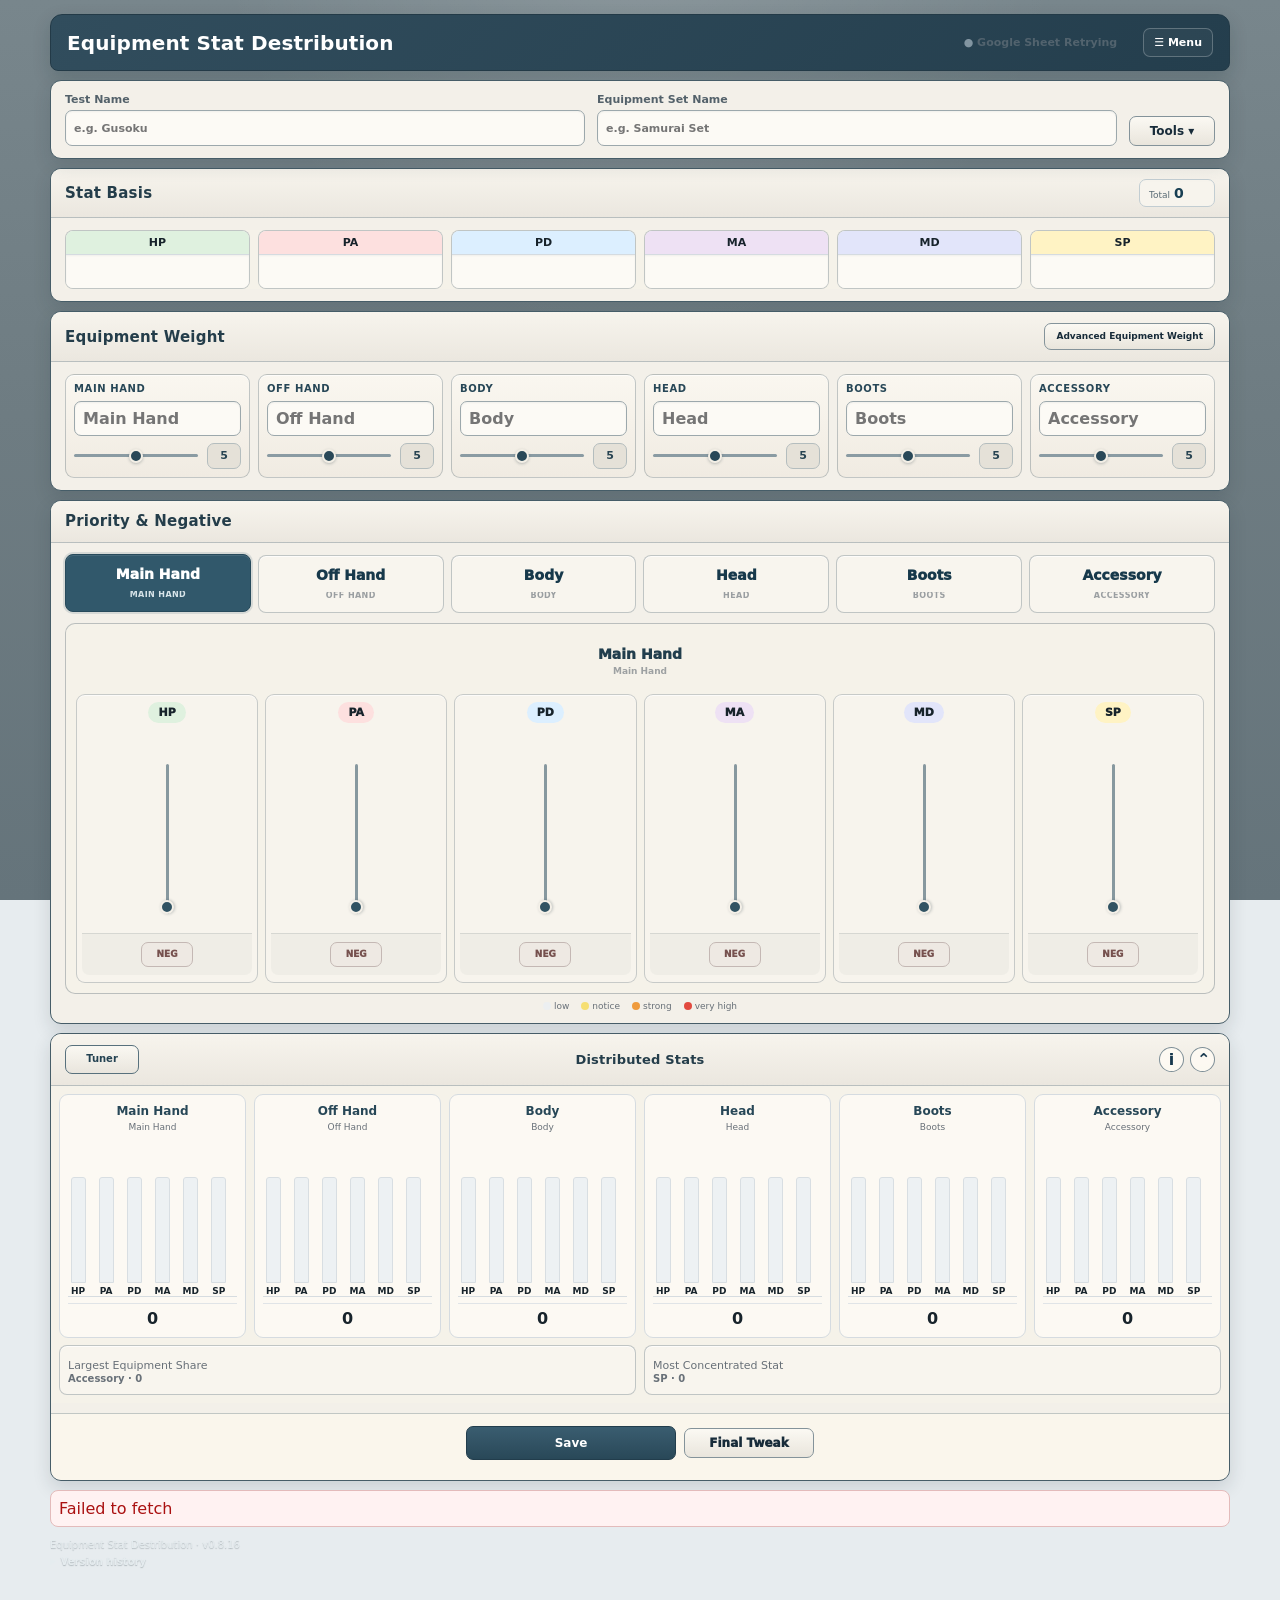
==== equipment-stats.html @ 7f14427d "Update equipment-stats.html" ====
<!--
================================================================================
EQUIPMENT STAT DESTRIBUTION — SOURCE MAP
Version: v0.8.16

PURPOSE
  A single-file UI for building, comparing, saving, loading, and finalizing
  equipment-stat distributions.

IDENTITY CONTRACT — DO NOT BREAK
  • state.currentRecordId = hidden stable identity for an existing saved draft.
  • Test Name + Equipment Set Name = human-readable lookup pair.
  • Save reuses currentRecordId when one is loaded.
  • Advanced tools may load/delete by exact Record ID.
  • Finalized Equipment remains linked to its source Record ID.

MAIN UI FLOW
  1. Test / Equipment Set
  2. Stat Basis
  3. Equipment Weight
  4. Priority & Negative
  5. Comparison Viewer
  6. Finalized Equipment
  7. Advanced / Debug

CALCULATION FLOW
  Stat Basis → Equipment Weight → Priority → Negative → Set 5 → Set 6

MAINTENANCE RULE
  Keep element IDs, state keys, action names, and backend payload fields stable
  unless the Google Apps Script is updated at the same time.

This CLEAN SOURCE build changes readability/comments only. Functional JavaScript,
DOM IDs, storage identity, and backend identity are intentionally preserved.
================================================================================
-->
<!doctype html>
<html lang="en">
<head>
<meta charset="utf-8">
<meta name="viewport" content="width=device-width,initial-scale=1">
<title>Equipment Stat Distribution v 0.8.16.010</title>
<style>
:root{
  --bg:#eef1f4;--panel:#fbfcfd;--panel2:#f3f6f8;--ink:#20262b;--muted:#687078;
  --line:#d5dbe0;--line2:#c4ccd3;--accent:#30485a;--accent2:#547083;
  --hp:#43a047;--pa:#e53935;--pd:#64b5f6;--ma:#8e44ad;--md:#5c6bc0;--sp:#f2c94c;
  --danger:#c62828;--good:#2e7d32;--shadow:0 8px 24px rgba(36,48,58,.07);
}
*{box-sizing:border-box}
html{scroll-behavior:smooth}
body{margin:0;background:linear-gradient(180deg,#e9eef2 0,#f4f6f8 38%,#eef1f4 100%);color:var(--ink);font-family:Inter,ui-sans-serif,system-ui,-apple-system,BlinkMacSystemFont,"Segoe UI",Arial,sans-serif}
button,input,select{font:inherit}
button{cursor:pointer}
.wrap{max-width:1480px;margin:0 auto;padding:18px}
.app-head{display:flex;gap:14px;align-items:center;justify-content:space-between;margin-bottom:12px}
.app-title h1{font-size:22px;margin:0;letter-spacing:.1px}
.version-chip{font-size:11px;font-weight:800;background:#dce6ed;color:#344b5b;border-radius:999px;padding:5px 9px}
.panel{background:rgba(251,252,253,.96);border:1px solid var(--line);border-radius:12px;box-shadow:var(--shadow);margin:10px 0;overflow:hidden}
.panel-head{display:flex;justify-content:space-between;align-items:center;gap:10px;padding:11px 14px;border-bottom:1px solid var(--line);background:linear-gradient(#fbfcfd,#f7f9fa)}
.panel-head h2,.panel-head h3{margin:0;font-size:15px}
.panel-body{padding:12px 14px}
.muted{color:var(--muted);font-size:12px}
.small{font-size:11px;color:var(--muted)}
.hidden{display:none!important}
.grid2{display:grid;grid-template-columns:1fr 1fr;gap:10px}
.grid3{display:grid;grid-template-columns:repeat(3,1fr);gap:10px}
.flex{display:flex;gap:8px;align-items:center;flex-wrap:wrap}
.btn{border:1px solid var(--line2);background:#fff;color:#31404b;padding:7px 11px;border-radius:7px;font-weight:700;font-size:12px}
.btn:hover{background:#f0f4f6}
.btn.primary{background:var(--accent);border-color:var(--accent);color:#fff}
.btn.primary:hover{background:#253d4d}
.btn.active{background:var(--accent);border-color:var(--accent);color:#fff}
.btn.ghost{background:transparent}
.status{font-size:11px;color:var(--muted)}
.status.good{color:var(--good);font-weight:800}.status.bad{color:var(--danger);font-weight:800}
input[type=text],input[type=number],select{border:1px solid var(--line2);border-radius:7px;background:#fff;padding:7px 8px;color:var(--ink)}
input[type=text]:focus,input[type=number]:focus,select:focus{outline:2px solid rgba(84,112,131,.22);border-color:#8296a4}
label.field{display:grid;gap:4px;font-size:11px;font-weight:800;color:#53616a}
.field input{width:100%}

/* Record */
.record-hero{padding:16px;background:linear-gradient(135deg,#f8fbfd,#eef5f8)}
.record-grid{display:grid;grid-template-columns:1.25fr 1.25fr auto;gap:10px;align-items:end}
.record-actions{display:flex;gap:7px;align-items:center;flex-wrap:wrap}
.record-meta{margin-top:8px;display:flex;gap:12px;flex-wrap:wrap}

/* Basis */
.basis-grid{display:grid;grid-template-columns:repeat(6,minmax(110px,1fr)) 120px;gap:7px}
.basis-cell{border:1px solid var(--line);border-radius:8px;background:#fff;overflow:hidden}
.basis-cell .lab{font-weight:900;font-size:11px;text-align:center;padding:5px;border-bottom:1px solid var(--line)}
.basis-cell input{width:100%;border:0;border-radius:0;text-align:center;font-weight:900;font-size:16px;background:transparent}
.basis-total{display:flex;flex-direction:column;align-items:center;justify-content:center;background:#e7efe5;border:1px solid #cbd8c8;border-radius:8px;font-weight:900}
.hp-bg{background:#dff1df!important}.pa-bg{background:#fde0df!important}.pd-bg{background:#dcefff!important}
.ma-bg{background:#eee1f4!important}.md-bg{background:#e2e5fa!important}.sp-bg{background:#fff3c4!important}

/* Equipment weight */
.weight-cards{display:grid;grid-template-columns:repeat(6,minmax(150px,1fr));gap:8px}
.weight-card{border:1px solid var(--line);border-radius:9px;background:#fff;padding:8px;display:grid;gap:7px}
.slot-label{font-size:10px;color:var(--muted);font-weight:900;text-transform:uppercase;letter-spacing:.6px}
.eq-name{font-weight:800;width:100%}
.weight-row{display:grid;grid-template-columns:1fr 34px;gap:6px;align-items:center}
input[type=range]{accent-color:#435e70;cursor:pointer;width:100%}
.level-num{height:28px;display:flex;align-items:center;justify-content:center;border-radius:6px;background:#edf2f5;border:1px solid #d5dde2;font-weight:900}
.weight-budget{font-size:11px;color:#586a75;background:#f3f7f9;border-radius:6px;padding:5px 6px;text-align:center}
.weight-budget b{color:#263c4a}

/* Priority + negatives */
.priority-wrap{overflow:auto;border:1px solid var(--line);border-radius:9px;background:#fff}
.priority-table{border-collapse:collapse;width:100%;min-width:1080px}
.priority-table th,.priority-table td{border:1px solid var(--line);padding:6px;text-align:center}
.priority-table th{background:#edf1f3;font-size:11px}
.priority-table .eqcol{position:sticky;left:0;z-index:3;background:#f9fbfc;text-align:left;min-width:130px}
.priority-table td.eqcol{font-weight:900}
.stat-head{font-weight:900}
.stat-cell{min-width:150px}
.prio-line{display:grid;grid-template-columns:1fr 26px;gap:4px;align-items:center}
.prio-line input{width:100%}
.prio-num{font-weight:900;font-size:11px}
.neg-line{display:flex;align-items:center;justify-content:center;gap:4px;margin-top:4px}
.neg-line span{font-size:9px;font-weight:900;color:#a44}
.neg-line input{width:50px;padding:3px;text-align:center;font-size:10px;color:var(--danger);background:#fff5f5}
.priority-legend{display:flex;gap:12px;align-items:center;margin:0 0 7px;font-size:10px;color:var(--muted)}

/* run strip */
.run-strip{position:sticky;top:0;z-index:15;background:rgba(238,241,244,.92);backdrop-filter:blur(8px);padding:7px 0}
.run-panel{display:flex;gap:8px;justify-content:space-between;align-items:center;padding:8px 10px;border:1px solid var(--line);border-radius:10px;background:#f9fbfc;box-shadow:0 5px 15px rgba(38,50,58,.06)}

/* Viewer */
.viewer-controls{display:flex;align-items:center;justify-content:space-between;gap:10px;flex-wrap:wrap}
.seg{display:inline-flex;border:1px solid var(--line2);border-radius:8px;overflow:hidden;background:#fff}
.seg button{border:0;border-right:1px solid var(--line2);padding:6px 10px;background:#fff;color:#53616a;font-size:11px;font-weight:900}
.seg button:last-child{border-right:0}.seg button.active{background:var(--accent);color:#fff}
.refine{display:flex;align-items:center;gap:7px;font-size:11px;font-weight:900}
.toggle{position:relative;width:40px;height:22px}
.toggle input{display:none}
.toggle span{position:absolute;inset:0;background:#bbc6cd;border-radius:999px;transition:.2s}
.toggle span:before{content:"";position:absolute;width:16px;height:16px;left:3px;top:3px;background:#fff;border-radius:50%;transition:.2s;box-shadow:0 1px 4px #7776}
.toggle input:checked+span{background:#46677a}.toggle input:checked+span:before{transform:translateX(18px)}

.viewer{padding:10px}
.equip-row{display:grid;grid-template-columns:repeat(6,minmax(150px,1fr));gap:8px;overflow:auto}
.equip-card{border:1px solid var(--line);border-radius:9px;background:#fff;padding:8px;transition:.15s;min-width:145px}
.equip-card.clickable:hover{transform:translateY(-1px);box-shadow:0 5px 14px rgba(0,0,0,.08);border-color:#aebac2}
.equip-title{text-align:center;font-size:12px;font-weight:900;white-space:nowrap;overflow:hidden;text-overflow:ellipsis}
.equip-sub{text-align:center;font-size:9px;color:var(--muted);min-height:12px}
.stat-bars{height:180px;display:flex;align-items:flex-end;justify-content:center;gap:5px;border-bottom:1px solid #d6dce0;margin-top:5px;padding:0 2px}
.stat-col{width:16px;height:100%;display:flex;flex-direction:column;justify-content:flex-end;align-items:center}
.vals{height:28px;display:flex;flex-direction:column;justify-content:flex-end;align-items:center;line-height:1}
.neg-val{font-size:9px;color:var(--danger);font-weight:900;min-height:10px}
.pos-val{font-size:10px;color:#2d3941;font-weight:900;min-height:11px}
.stat-track{height:128px;width:15px;border-radius:3px 3px 0 0;background:#edf1f3;display:flex;align-items:flex-end;overflow:hidden;border:1px solid #d8dee2}
.stat-fill{width:100%;border-radius:2px 2px 0 0}
.stat-lab{font-size:9px;font-weight:900;margin-top:3px}
.equip-total{text-align:center;margin-top:6px;border-top:1px solid #e0e4e7;padding-top:5px;font-size:12px;font-weight:900}
.equip-budget{text-align:center;font-size:9px;color:var(--muted)}
.focus-layout{display:grid;grid-template-columns:minmax(270px,380px) 1fr;gap:12px}
.focus-main{border:1px solid var(--line);border-radius:10px;background:#fff;padding:12px}
.focus-mini{display:grid;grid-template-columns:repeat(5,1fr);gap:6px}
.mini-card{border:1px solid var(--line);border-radius:7px;padding:6px;background:#f8fafb;opacity:.55}
.mini-card.active{opacity:1;border-color:#879aa7;background:#fff}
.delta-grid{display:grid;grid-template-columns:repeat(6,1fr);gap:8px}
.delta-card{border:1px solid var(--line);border-radius:9px;background:#fff;padding:8px;text-align:center}
.delta-card .delta{font-size:20px;font-weight:900}
.delta.plus{color:var(--good)}.delta.minus{color:var(--danger)}.delta.zero{color:#9aa3a9}
.summary-strip{display:grid;grid-template-columns:1fr 1fr 1fr;gap:8px;margin-top:9px}
.summary-card{border:1px solid var(--line);border-radius:8px;padding:8px;background:#f8fafb}
.summary-card b{display:block;font-size:10px;color:var(--muted);margin-bottom:2px}
.summary-card strong{font-size:14px}

/* Advanced */
details.advanced>summary{list-style:none;cursor:pointer;font-weight:900;padding:11px 14px;background:#eef2f4;border-bottom:1px solid var(--line)}
details.advanced>summary::-webkit-details-marker{display:none}
details.advanced>summary:after{content:"Show";float:right;font-size:10px;color:var(--muted)}
details.advanced[open]>summary:after{content:"Hide"}
.legacy-tabs{display:flex;gap:5px;flex-wrap:wrap;margin-bottom:8px}
.legacy-pane{display:none}.legacy-pane.active{display:block}
.table-wrap{overflow:auto;border:1px solid var(--line);border-radius:8px}
table.result-table{border-collapse:collapse;width:100%;min-width:850px;background:#fff}
.result-table th,.result-table td{border:1px solid var(--line);padding:6px;text-align:center;font-size:11px}
.result-table th{background:#edf1f3}
.result-table .name{text-align:left;font-weight:900}
.audit-table td,.audit-table th{font-size:10px}

/* Footer */
.footer{margin:12px 0 30px;color:#66717a;font-size:10px}
.version-history{margin-top:6px}
.version-history summary{cursor:pointer;font-weight:800}
.error{white-space:pre-wrap;color:#a11;background:#fff2f2;border:1px solid #e3bbbb;border-radius:8px;padding:8px}

/* responsive */
@media(max-width:1050px){
  .weight-cards{grid-template-columns:repeat(3,1fr)}
  .basis-grid{grid-template-columns:repeat(3,1fr)}
  .basis-total{min-height:58px}
  .equip-row{grid-template-columns:repeat(6,145px)}
  .record-grid{grid-template-columns:1fr 1fr}
  .record-actions{grid-column:1/-1}
}
@media(max-width:680px){
  .grid2,.grid3,.record-grid{grid-template-columns:1fr}
  .weight-cards{grid-template-columns:repeat(2,1fr)}
  .basis-grid{grid-template-columns:repeat(2,1fr)}
  .focus-layout{grid-template-columns:1fr}
  .delta-grid{grid-template-columns:repeat(3,1fr)}
  .summary-strip{grid-template-columns:1fr}
}

/* v0.8.01 polish */
.record-grid{grid-template-columns:1fr 1fr}
.record-bottom{display:flex;align-items:center;justify-content:space-between;gap:10px;margin-top:10px;flex-wrap:wrap}
.finalize-row{display:grid;grid-template-columns:1fr auto auto;gap:8px;align-items:end;margin-top:10px;padding-top:10px;border-top:1px solid var(--line)}
.finalize-choice{display:flex;border:1px solid var(--line2);border-radius:8px;overflow:hidden;background:#fff}
.finalize-choice button{border:0;border-right:1px solid var(--line2);padding:7px 10px;background:#fff;font-size:11px;font-weight:900}
.finalize-choice button:last-child{border-right:0}
.finalize-choice button.active{background:var(--accent);color:#fff}
.finalized-list{display:grid;gap:7px;margin-top:10px}
.finalized-set{display:grid;grid-template-columns:1fr auto;gap:10px;align-items:center;border:1px solid var(--line);border-radius:9px;background:#fff;padding:9px 10px}
.finalized-set strong{font-size:12px}
.finalized-set .meta{font-size:10px;color:var(--muted);margin-top:2px}

.priority-legend{margin-bottom:9px}
.equipment-picker{display:grid;grid-template-columns:repeat(6,minmax(125px,1fr));gap:6px;margin-bottom:10px}
.equipment-pick{border:1px solid var(--line);border-radius:8px;background:#fff;padding:7px 8px;text-align:center;min-width:0}
.equipment-pick:hover{background:#f5f8fa;border-color:#aab8c1}
.equipment-pick.active{background:#e8f0f5;border-color:#718895;box-shadow:inset 0 0 0 1px #718895}
.equipment-pick .slot{font-size:9px;color:var(--muted);font-weight:900;text-transform:uppercase;letter-spacing:.4px}
.equipment-pick .name{font-size:11px;font-weight:900;white-space:nowrap;overflow:hidden;text-overflow:ellipsis;margin-top:2px}
.vertical-priority{border:1px solid var(--line);border-radius:10px;background:#fff;padding:10px}
.vertical-editor-title{text-align:center;margin-bottom:6px}
.vertical-editor-title strong{font-size:13px}
.vertical-editor-title span{display:block;font-size:9px;color:var(--muted);margin-top:1px}
.vertical-stats{display:grid;grid-template-columns:repeat(6,minmax(95px,1fr));gap:7px;min-height:270px}
.priority-pod{--level:#edf0f2;border:1px solid var(--line);border-radius:9px;padding:7px 5px;display:flex;flex-direction:column;align-items:center;justify-content:flex-start;transition:.15s;background:linear-gradient(180deg,color-mix(in srgb,var(--level) 20%,white),#fff 42%)}
.priority-pod.high{box-shadow:0 0 0 2px color-mix(in srgb,var(--level) 38%,transparent)}
.priority-pod .stat-name{font-size:11px;font-weight:1000;padding:4px 10px;border-radius:999px;margin-bottom:4px}
.priority-pod .level-value{font-size:18px;font-weight:1000;line-height:1.1;color:#303a40;min-height:21px}
.v-slider-shell{height:175px;width:48px;display:flex;align-items:center;justify-content:center;position:relative;margin:4px 0}
.v-slider-shell:before{content:"";position:absolute;width:8px;height:150px;border-radius:999px;background:linear-gradient(to top,#f7f7f7 0 25%,#f6df73 48%,#ef9b3d 72%,#e24a3f 100%);opacity:.30;border:1px solid #d7dde1}
.v-slider{appearance:auto;writing-mode:vertical-lr;direction:rtl;width:26px;height:160px;accent-color:var(--level);position:relative;z-index:2;cursor:pointer}
.priority-pod .neg-wrap{width:100%;border-top:1px solid var(--line);padding-top:5px;text-align:center}
.priority-pod .neg-wrap label{display:block;font-size:8px;color:#a44;font-weight:1000;margin-bottom:3px}
.priority-pod .neg-wrap input{width:58px;padding:4px;text-align:center;font-size:10px;color:var(--danger);background:#fff7f7}
.priority-scale{display:flex;justify-content:center;gap:12px;font-size:9px;color:var(--muted);margin-top:7px}
.scale-dot{display:inline-block;width:8px;height:8px;border-radius:50%;margin-right:3px;vertical-align:-1px}

.run-strip{display:none}
.viewer .equip-budget{font-size:9px}
.advanced-recalc{margin-bottom:8px}
.finalized-panel .panel-body{padding-top:10px}

@media(max-width:900px){
  .equipment-picker{grid-template-columns:repeat(3,1fr)}
  .vertical-stats{grid-template-columns:repeat(3,1fr)}
}
@media(max-width:560px){
  .equipment-picker{grid-template-columns:repeat(2,1fr)}
  .vertical-stats{grid-template-columns:repeat(2,1fr)}
  .finalize-row{grid-template-columns:1fr}
}


.finalized-set{display:block}
.finalized-set-head{display:grid;grid-template-columns:1fr auto;gap:10px;align-items:center}
.finalized-equipment{margin-top:7px;border-top:1px solid var(--line);padding-top:6px;display:grid;gap:4px}
.final-eq-row{display:grid;grid-template-columns:minmax(120px,1.2fr) repeat(6,minmax(45px,.55fr));gap:3px;align-items:center;font-size:9px}
.final-eq-row>span{padding:4px 3px;text-align:center;border-radius:4px;background:#f5f7f8}
.final-eq-row .eq{font-weight:900;text-align:left;background:#f0f3f5}
.final-eq-row .tot{font-weight:900}
@media(max-width:760px){.finalized-equipment{overflow:auto}.final-eq-row{min-width:650px}}

/* v0.8.02 */
.wrap,.panel,.advanced{max-width:1180px;margin-left:auto;margin-right:auto}
.viewer-controls{flex:1;justify-content:center;position:relative}
.viewer-controls .refine{position:absolute;right:0}
.record-bottom{display:grid;grid-template-columns:1fr auto;align-items:end}
.record-actions{display:flex;gap:8px}
.finalize-choice button{min-width:72px;transition:.15s}
.finalize-choice button.active{background:#263238;color:#fff;box-shadow:inset 0 0 0 2px #263238}
.finalized-equipment{display:none}
.finalized-set.open .finalized-equipment{display:grid}
.finalized-set-head{cursor:pointer}
.finalized-set .meta{display:none}
.finalized-set.open .meta{display:block}
.final-eq-row span:empty{background:transparent!important;border:1px solid #eef1f3}
#cloudStatus:before{content:"● ";}
#cloudStatus.good:before{color:#2e7d32} #cloudStatus.bad:before{color:#c62828}
@media(max-width:760px){.viewer-controls .refine{position:static}.viewer-controls{justify-content:flex-start}}

/* v0.8.03 stability + finalized inline editing */
.wrap,.panel,.advanced{max-width:1080px}
.stat-bars{height:158px}
.stat-track{height:106px}
.equip-card{padding:7px}
.summary-strip{margin-top:7px}
.viewer{padding:8px}

.status.loading{color:#52636e;font-weight:800}
.status.loading:after{
  content:"";display:inline-block;width:16px;text-align:left;
  animation:statusDots 1.2s steps(4,end) infinite;
}
@keyframes statusDots{
  0%{content:""}25%{content:"."}50%{content:".."}75%,100%{content:"..."}
}
#cloudStatus.loading:before{color:#8295a1}

.finalized-set .meta{display:none}
.finalized-set.open .meta{display:block}
.finalized-edit{display:none;margin-top:8px;padding-top:8px;border-top:1px solid var(--line)}
.finalized-set.editing .finalized-edit{display:block}
.finalized-set.editing .finalized-equipment{display:none!important}
.finalized-edit-grid{display:grid;grid-template-columns:1fr 1fr auto auto;gap:7px;align-items:end}
.finalized-edit-grid label{font-size:9px;font-weight:900;color:var(--muted);display:grid;gap:3px}
.finalized-edit-grid input{width:100%;padding:6px 7px}
.finalized-actions{display:flex;gap:5px;align-items:center}
.finalized-set-head .head-actions{display:flex;gap:5px;align-items:center}
.finalized-set-head .set-summary{min-width:0}
.finalized-set-head .set-name{white-space:nowrap;overflow:hidden;text-overflow:ellipsis}
.finalized-set-head .set-tag{display:inline-block;margin-left:6px;padding:2px 6px;border-radius:999px;background:#e7edf1;color:#50616d;font-size:9px;font-weight:900}
.finalized-set.open .set-tag{background:#dde7ed}
.finalized-equipment{margin-top:7px}
.finalized-set:not(.open) .finalized-equipment{display:none}
.finalized-set.open .finalized-equipment{display:grid}
.finalized-set .meta .date-detail{display:none}
.finalized-set.open .meta .date-detail{display:inline}
.final-eq-row span:empty{background:transparent!important;border-color:transparent!important}

@media(max-width:760px){
  .finalized-edit-grid{grid-template-columns:1fr 1fr}
  .finalized-edit-grid .btn{width:100%}
}


/* v0.8.05 finalized library */
.finalized-set{padding:8px 10px}
.finalized-set-head{min-height:34px}
.finalized-set .meta{font-size:9px}
.finalized-equipment{gap:2px}
.finalized-set:not(.open) .meta{display:none}
.finalized-set.open .meta{display:block}


/* v0.8.07 load/debug/delete */
.draft-select{padding:7px 9px;border:1px solid var(--line);border-radius:7px;background:#fff;min-width:190px}
.debug-panel{max-width:1080px;margin:0 auto 10px;background:#f8fafb;border:1px dashed #bdc8cf;border-radius:9px;padding:7px 10px}
.debug-panel summary{cursor:pointer;font-size:10px;font-weight:900;color:#657681}
.debug-grid{display:grid;grid-template-columns:repeat(5,minmax(0,1fr));gap:7px;margin-top:7px}
.debug-grid div{background:#fff;border:1px solid var(--line);border-radius:6px;padding:6px}
.debug-grid b{display:block;font-size:8px;color:var(--muted);margin-bottom:2px}
.debug-grid span{font-size:9px;word-break:break-all}
@media(max-width:760px){.debug-grid{grid-template-columns:1fr 1fr}.draft-select{width:100%}}


.version-button{border:0;cursor:pointer;font-family:inherit}.record-actions .status{margin-left:auto}
.comparison-finalize{display:flex;justify-content:flex-end;align-items:end;gap:12px;border-top:1px solid var(--line);margin-top:12px;padding-top:12px}
.icon-btn{width:30px;height:30px;border:1px solid var(--line);border-radius:7px;background:#fff;cursor:pointer;font-size:18px;line-height:1;display:inline-grid;place-items:center}
.refresh-btn.loading{animation:spin .8s linear infinite}@keyframes spin{to{transform:rotate(360deg)}}
.advanced-drawer{position:fixed;right:16px;top:58px;width:min(720px,calc(100vw - 32px));max-height:calc(100vh - 76px);overflow:auto;background:#fff;border:1px solid var(--line);border-radius:12px;box-shadow:0 18px 55px rgba(0,0,0,.22);z-index:50}
.advanced-drawer-head{display:flex;justify-content:space-between;align-items:center;padding:12px 14px;border-bottom:1px solid var(--line);position:sticky;top:0;background:#fff;z-index:2}.advanced-drawer-body{padding:12px}.advanced-load-row{display:flex;gap:7px;flex-wrap:wrap;margin-bottom:10px}.advanced-drawer .debug-panel{margin:0;max-width:none}
.inspect-backdrop{position:fixed;inset:0;background:rgba(20,28,34,.34);display:grid;place-items:center;padding:18px;z-index:60}.inspect-modal{width:min(760px,100%);max-height:88vh;overflow:auto;background:#fff;border-radius:13px;border:1px solid var(--line);box-shadow:0 24px 70px rgba(0,0,0,.28);padding:14px}.inspect-head{display:flex;justify-content:space-between;align-items:center;margin-bottom:10px}.inspect-grid{display:grid;grid-template-columns:180px 1fr;gap:10px}.inspect-weight,.inspect-priority{border:1px solid var(--line);border-radius:9px;padding:10px}.inspect-weight .big{font-size:30px;font-weight:900}.inspect-stat-grid{display:grid;grid-template-columns:repeat(6,1fr);gap:6px;margin-top:8px}.inspect-stat{border:1px solid var(--line);border-radius:7px;padding:7px;text-align:center}.inspect-stat b{display:block;font-size:10px}
.final-detail-actions{display:flex;gap:7px;justify-content:flex-end;margin:8px 0}.final-advanced{margin-top:10px;border-top:1px dashed var(--line);padding-top:8px}.final-advanced summary{cursor:pointer;font-weight:800;font-size:10px}.snapshot-slot{border:1px solid var(--line);border-radius:8px;padding:8px;margin-top:6px}.snapshot-row{display:grid;grid-template-columns:110px repeat(6,1fr);gap:5px;align-items:center;font-size:9px}
@media(max-width:760px){.record-actions .status{width:100%;margin-left:0}.comparison-finalize{justify-content:space-between}.inspect-grid{grid-template-columns:1fr}.inspect-stat-grid{grid-template-columns:repeat(3,1fr)}}


/* v0.8.11 UI cleanup */
.record-commandbar{display:grid;grid-template-columns:minmax(180px,1fr) minmax(180px,1fr) auto auto;gap:10px;align-items:end}
.compact-field{margin:0}.compact-field input{height:36px}.compact-actions{display:flex;gap:6px;align-items:center;justify-content:center}.compact-status{font-size:10px;white-space:nowrap;align-self:center}
.basis-grid{grid-template-columns:repeat(6,minmax(110px,1fr))!important}.stat-basis-head{align-items:center}.basis-total-inline{margin-left:auto;font-size:10px;color:var(--muted);padding:3px 7px;border-radius:999px;background:#f3f6f7;border:1px solid var(--line)}.basis-total-inline b{color:var(--ink);font-size:11px}
.comparison-finalize{justify-content:center!important;align-items:center!important}.finalize-main{min-width:190px}
.refresh-btn.icon-only{border:0!important;background:transparent!important;box-shadow:none!important;padding:0;width:28px;height:28px;cursor:pointer}.refresh-btn.icon-only span{display:inline-block;font-size:18px;line-height:1}.refresh-btn.icon-only.loading{animation:none!important}.refresh-btn.icon-only.loading span{animation:spin .8s linear infinite}
.inline-weight{float:right;font-size:9px;font-weight:900;color:var(--muted);margin-left:6px}.equip-card{cursor:default!important}
.advanced-group{border:1px solid var(--line);border-radius:8px;background:#fff;margin-bottom:8px}.advanced-group>details>summary{cursor:pointer;padding:9px 10px;font-weight:900;font-size:10px}.advanced-group-body{padding:0 10px 10px}
.finalized-set-head{grid-template-columns:1fr auto}.finalized-set-head .head-actions{align-self:center}
@media(max-width:820px){.record-commandbar{grid-template-columns:1fr 1fr}.compact-status{justify-self:end}}@media(max-width:560px){.record-commandbar{grid-template-columns:1fr}.compact-status{justify-self:start}}


/* v0.8.12 approved dashboard layout */
.wrap{max-width:1180px;margin:0 auto;padding:14px}
.panel{margin:9px 0}
.app-head{margin-bottom:8px}
.app-title h1{font-size:20px}

/* Top command bar */
.record-hero{padding:12px 14px}
.record-commandbar{
  grid-template-columns:minmax(210px,1.2fr) minmax(210px,1.2fr) auto auto;
  gap:12px;
  align-items:end;
}
.compact-actions{justify-content:center;align-self:end}
.compact-actions .btn{min-width:68px}
.compact-status{justify-self:end;align-self:center;font-size:10px}

/* Stat Basis */
.stat-basis-head{padding:10px 14px}
.basis-total-inline{font-size:9px;padding:2px 6px}
.basis-total-inline b{font-size:10px}
.basis-grid{gap:8px!important}
.basis-cell{min-width:0}

/* Priority + Negative alignment */
.equipment-picker{align-items:stretch}
.equipment-pick{display:flex;align-items:center;justify-content:center;text-align:center}
.vertical-priority{align-items:start}
.priority-stat{display:flex;flex-direction:column;align-items:center;text-align:center}
.priority-stat .stat-name,.priority-stat .stat-label{width:100%;text-align:center}
.priority-stat .neg-wrap,.priority-stat .neg-row{display:flex;justify-content:center;width:100%}
.priority-stat input[type=number]{text-align:center}
.neg-val{width:100%;text-align:center!important;min-height:12px}
.vals{align-items:center!important;text-align:center!important}
.vals>div{text-align:center!important}

/* Comparison Viewer */
.panel-head:has(#viewMode){position:relative}
.viewer-controls{width:100%;justify-content:center!important}
.viewer-controls .seg{margin:0 auto}
.viewer-controls .refine{position:absolute;right:14px}
.equip-row{align-items:stretch}
.equip-card{display:flex;flex-direction:column;align-items:stretch;text-align:center;padding:9px 8px}
.equip-title{position:relative;text-align:center!important;font-weight:900;min-height:18px}
.equip-sub{text-align:center!important}
.stat-bars{justify-content:center}
.stat-col{text-align:center}
.stat-col .vals{text-align:center}
.stat-col .vals .neg-val,.stat-col .vals .pos-val{display:flex;justify-content:center;align-items:end;text-align:center}
.stat-lab{text-align:center}
.equip-total{text-align:center;font-size:16px;font-weight:900;margin-top:6px}
.summary-two{grid-template-columns:1fr 1fr!important}
.summary-card{text-align:left}
.comparison-finalize{
  justify-content:center!important;
  padding:14px 0 2px!important;
  margin-top:12px;
}
.finalize-block{display:flex;flex-direction:column;align-items:center;gap:6px}
.finalize-label{font-size:10px;font-weight:900;color:var(--muted)}
.finalize-main{min-width:210px;padding:9px 18px}

/* Difference view */
.delta-grid{align-items:stretch}
.delta-card,.diff-card{display:flex;flex-direction:column;align-items:stretch;text-align:center}
.delta-card h3,.diff-card h3{text-align:center}
.delta-stat{text-align:center}
.delta-stat .value{text-align:center}

/* Finalized Equipment */
.finalized-panel .panel-head{padding:10px 14px}
.finalized-set{grid-template-columns:1fr;padding:8px 10px}
.finalized-set-head{display:flex!important;align-items:center;justify-content:space-between;gap:10px}
.set-summary{display:flex;align-items:center;gap:7px;min-width:0}
.set-summary .meta{display:none!important}
.set-name{margin:0}
.set-tag{margin-left:0!important}
.head-actions{display:flex!important;align-items:center;gap:6px;flex-wrap:nowrap}
.head-actions .btn{padding:5px 10px;min-width:54px}
.finalized-set.open .head-actions [data-toggle-final]{font-weight:800}
.finalized-edit{margin-top:8px}
.final-advanced{margin:7px 0 0;padding-top:7px}
.final-advanced summary{font-size:9px}
.finalized-equipment{margin-top:8px}

/* Refresh: no visible box; spin glyph only */
.refresh-btn.icon-only{width:24px;height:24px;display:inline-grid;place-items:center}
.refresh-btn.icon-only span{font-size:17px}

/* Advanced section visual quietness */
#advanced{margin-top:8px}
#advanced>summary{font-size:12px}
.advanced-group>details>summary{font-size:9px}

/* Prevent odd drifting at different zoom levels */
button,.btn,.seg button{line-height:1.2}
.finalized-set-head,.record-commandbar,.viewer-controls,.comparison-finalize{box-sizing:border-box}

@media(max-width:900px){
  .record-commandbar{grid-template-columns:1fr 1fr}
  .compact-actions{justify-content:flex-start}
  .compact-status{justify-self:end}
  .viewer-controls .refine{position:static;margin-left:auto}
}
@media(max-width:620px){
  .record-commandbar{grid-template-columns:1fr}
  .compact-status{justify-self:start}
  .viewer-controls{justify-content:flex-start!important}
  .summary-two{grid-template-columns:1fr!important}
  .finalized-set-head{align-items:flex-start}
  .head-actions{flex-wrap:wrap}
}


/* v0.8.12 clarity patch */
.app-head{display:flex!important;align-items:center!important;justify-content:space-between!important}.system-head{display:flex;align-items:center;gap:10px}.system-head .compact-status{margin:0!important;white-space:nowrap}
.record-commandbar{display:grid!important;grid-template-columns:minmax(0,1fr) minmax(0,1fr) auto!important;gap:12px!important;align-items:end!important}.compact-field{min-width:0!important}.compact-field input{width:100%!important;box-sizing:border-box!important}.compact-actions{display:flex!important;justify-content:center!important;align-items:center!important;gap:7px!important;white-space:nowrap!important}.compact-actions .btn{margin:0!important}
.equipment-picker{display:grid!important;grid-template-columns:repeat(6,minmax(0,1fr))!important;gap:7px!important}.equipment-pick{display:grid!important;grid-template-rows:auto auto!important;justify-items:center!important;align-content:center!important;gap:4px!important;height:56px!important;padding:6px!important;overflow:hidden!important;line-height:1!important}.equipment-pick .slot,.equipment-pick .name{display:block!important;width:100%!important;text-align:center!important;white-space:nowrap!important;overflow:hidden!important;text-overflow:ellipsis!important}.equipment-pick .slot{font-size:8px!important;color:var(--muted)!important;font-weight:700!important}.equipment-pick .name{font-size:10px!important;font-weight:900!important;color:var(--ink)!important}
.vertical-editor-title{justify-content:center!important;text-align:center!important}.priority-pod,.level-value,.neg-wrap,.neg-wrap input{text-align:center!important}.vals{display:grid!important;justify-items:center!important}.vals .neg-val,.vals .pos-val{width:100%!important;text-align:center!important;justify-content:center!important}
.panel-head:has(#viewMode){display:grid!important;grid-template-columns:1fr auto 1fr!important;align-items:center!important}.panel-head:has(#viewMode)>h2{justify-self:start}.viewer-controls{display:flex!important;justify-content:center!important;align-items:center!important;gap:12px!important;position:static!important}.viewer-controls .refine{position:static!important;margin:0!important}.compare-control{display:flex;align-items:center;gap:6px;font-size:9px;font-weight:800;white-space:nowrap}.compare-control select{height:29px;border:1px solid var(--line);border-radius:7px;background:#fff;padding:0 7px;font-size:9px}
.equip-title,.equip-sub,.equip-total{text-align:center!important}.equip-card.clickable{cursor:pointer!important}.compare-caption{text-align:center;font-size:9px;color:var(--muted);margin-bottom:8px}.compare-deltas{grid-template-columns:repeat(3,1fr)!important;margin-top:8px}
.comparison-finalize{display:flex!important;justify-content:center!important;border-top:1px solid var(--line)!important;margin-top:8px!important;padding:10px 0!important}.finalize-main{margin:0!important}
.finalized-set-head{display:flex!important;align-items:center!important;justify-content:space-between!important;gap:10px!important}.set-summary{display:flex!important;align-items:center!important;gap:7px!important;min-width:0!important}.set-name{white-space:nowrap!important;overflow:hidden!important;text-overflow:ellipsis!important}.set-tag,.head-actions{white-space:nowrap!important}.head-actions{display:flex!important;align-items:center!important;gap:6px!important}
.compare-popover{position:fixed;inset:0;background:rgba(23,35,43,.32);z-index:80;display:grid;place-items:center;padding:18px}.compare-popover.hidden{display:none}.compare-popover-card{width:min(760px,96vw);background:#fff;border:1px solid var(--line);border-radius:12px;box-shadow:0 22px 65px rgba(0,0,0,.25);padding:14px}.compare-popover-head{display:flex;align-items:center;justify-content:space-between;margin-bottom:10px}.compare-pop-grid{display:grid;grid-template-columns:180px 1fr;gap:10px}.compare-weight-card,.compare-priority-card{border:1px solid var(--line);border-radius:9px;padding:11px}.compare-weight-card{display:flex;flex-direction:column;justify-content:center;text-align:center;min-height:150px}.compare-weight-card strong{font-size:32px;margin:8px 0}.compare-priority-title{font-size:11px;font-weight:900;margin-bottom:8px}.compare-priority-grid{display:grid;grid-template-columns:repeat(6,minmax(0,1fr));gap:6px}.compare-stat{border:1px solid var(--line);border-radius:7px;padding:7px 4px;text-align:center;display:flex;flex-direction:column;gap:4px;font-size:8px}.compare-stat b{font-size:10px}.compare-diff{font-weight:900}
@media(max-width:900px){.record-commandbar{grid-template-columns:1fr 1fr!important}.compact-actions{grid-column:1/-1}.equipment-picker{grid-template-columns:repeat(3,minmax(0,1fr))!important}.panel-head:has(#viewMode){grid-template-columns:1fr!important;gap:8px}.panel-head:has(#viewMode)>h2{justify-self:center}.compare-pop-grid{grid-template-columns:1fr}.compare-priority-grid{grid-template-columns:repeat(3,1fr)}}


/* v0.8.12 correction pass */
:root{--workspace:1180px}
body{overflow-x:hidden}
.wrap{width:min(var(--workspace),calc(100% - 28px))!important;max-width:var(--workspace)!important;margin:0 auto!important;padding:14px 0!important}
.panel,#advanced,.footer{width:100%!important;max-width:none!important;margin-left:0!important;margin-right:0!important}
.record-commandbar{grid-template-columns:minmax(180px,1fr) minmax(180px,1fr) auto!important}
.compact-actions{justify-self:center!important}
.comparison-panel>.panel-head{display:grid!important;grid-template-columns:1fr auto 1fr!important;align-items:center!important}
.comparison-panel>.panel-head h2{justify-self:start!important}
.viewer-controls{grid-column:2!important;justify-self:center!important;display:flex!important;align-items:center!important;gap:12px!important}
.viewer-controls .refine{position:static!important}
.equip-row{display:grid!important;grid-template-columns:repeat(6,minmax(0,1fr))!important;gap:8px!important}
.equip-card{min-width:0!important}
.stat-bars{display:grid!important;grid-template-columns:repeat(6,minmax(0,1fr))!important;gap:4px!important}
.stat-col{min-width:0!important;position:relative!important}
.stat-col .vals{min-height:18px!important;display:flex!important;align-items:flex-end!important;justify-content:center!important;gap:2px!important}
.stat-col .neg-val{position:static!important;transform:none!important;margin:0!important;text-align:center!important}
.comparison-finalize{min-height:0!important;margin:8px -10px -10px!important;padding:10px!important;background:#f8fafb!important;border-top:1px solid var(--line)!important}
.finalize-main{min-width:190px!important;margin:0!important}
.finalized-set-head{display:flex!important;align-items:center!important;justify-content:space-between!important;gap:10px!important;min-height:40px!important}
.set-summary{display:flex!important;align-items:center!important;gap:7px!important;flex:1 1 auto!important}
.head-actions{display:flex!important;align-items:center!important;gap:6px!important;margin-left:auto!important;white-space:nowrap!important}
.equipment-pick{grid-template-rows:14px 18px!important}
.equipment-pick .slot,.equipment-pick .name{display:block!important;width:100%!important;text-align:center!important;white-space:nowrap!important;overflow:hidden!important;text-overflow:ellipsis!important}
.compare-popover-card{width:min(820px,94vw)!important}
.compare-pop-grid{grid-template-columns:1fr 1fr!important;gap:12px!important}
.compare-result-card,.compare-allocation-card{border:1px solid var(--line);border-radius:12px;padding:12px;min-height:350px;display:flex;flex-direction:column}
.popup-equip-head{text-align:center;min-height:48px;margin-bottom:8px}.popup-equip-head strong{display:block;font-size:18px}.popup-equip-head span{display:block;font-size:11px;color:var(--muted);margin-top:2px}
.popup-result-bars{display:grid;grid-template-columns:repeat(6,minmax(0,1fr));gap:5px;flex:1;align-items:end;padding:8px 4px}
.popup-result-stat{text-align:center;display:flex;flex-direction:column;justify-content:flex-end;height:220px}.popup-result-value{font-size:12px;font-weight:900;min-height:18px}
.popup-bar-track{height:170px;background:#edf2f4;border:1px solid var(--line);border-radius:5px;display:flex;align-items:flex-end;overflow:hidden}.popup-bar-fill{width:100%}.popup-result-label{font-size:10px;font-weight:900;margin-top:4px}
.popup-total{text-align:center;border-top:1px solid var(--line);padding-top:8px;font-size:24px;font-weight:900}
.popup-allocation-title{text-align:center;font-size:11px;color:var(--muted);margin-bottom:6px}.popup-priority-grid{display:grid;grid-template-columns:repeat(6,minmax(0,1fr));gap:5px;flex:1}
.popup-priority-stat{text-align:center;display:flex;flex-direction:column;align-items:center;min-width:0}.popup-priority-stat b{font-size:10px;margin-bottom:3px}.popup-priority-num{font-size:12px;font-weight:900;min-height:18px}
.popup-slider{writing-mode:vertical-lr;direction:rtl;width:26px;height:160px;margin:4px auto;accent-color:#49697b}.popup-neg{font-size:9px;color:#b42318;min-height:14px;font-weight:800}
.popup-weight{display:flex;align-items:center;justify-content:center;gap:8px;border-top:1px solid var(--line);padding-top:9px;margin-top:8px}.popup-weight span{font-size:10px;color:var(--muted);font-weight:800}.popup-weight strong{font-size:20px}
@media(max-width:980px){.equip-row{grid-template-columns:repeat(3,minmax(0,1fr))!important}}
@media(max-width:720px){.record-commandbar{grid-template-columns:1fr!important}.compact-actions{justify-self:start!important}.comparison-panel>.panel-head{grid-template-columns:1fr!important;gap:8px!important}.comparison-panel>.panel-head h2,.viewer-controls{grid-column:1!important;justify-self:center!important}.equip-row{grid-template-columns:repeat(2,minmax(0,1fr))!important}.compare-pop-grid{grid-template-columns:1fr!important}}


/* ==========================================================================
   v0.8.13 — Draft Workbench visual system
   Visual-only layer. Calculation, record identity, save/load and backend
   payload behavior remain unchanged.
   ========================================================================== */
:root{
  --ink:#0b2b42;
  --ink-2:#173d57;
  --paper:#fbf5e8;
  --paper-2:#f6efdf;
  --paper-line:rgba(58,75,79,.075);
  --edge:#17394d;
  --soft-edge:#c8c2b3;
  --workspace:1180px;
  --hp:#3fa34d; --pa:#e33b36; --pd:#55afe4;
  --ma:#74329b; --md:#7f91c8; --sp:#e5ad24;
}
html{background:#e7ecef}
body{
  background:
    linear-gradient(rgba(11,43,66,.025),rgba(11,43,66,.025)),
    #edf1f3!important;
  color:#17232b;
}
.wrap{
  width:min(var(--workspace),calc(100% - 28px))!important;
  max-width:var(--workspace)!important;
  margin:0 auto!important;
  padding:16px 0 24px!important;
}
.app-head{
  background:linear-gradient(135deg,#0a2940,#071f32)!important;
  color:#fff!important;
  border:1px solid #061b2b!important;
  border-radius:12px 12px 8px 8px!important;
  box-shadow:0 5px 14px rgba(10,31,45,.16)!important;
  padding:13px 16px!important;
}
.app-head h1,.app-head strong{color:#fff!important}
.app-head .small{color:#d9e5eb!important}
.panel,#advanced,.advanced-drawer{
  background-color:var(--paper)!important;
  background-image:
    linear-gradient(var(--paper-line) 1px,transparent 1px),
    linear-gradient(90deg,var(--paper-line) 1px,transparent 1px)!important;
  background-size:16px 16px!important;
  border:1px solid var(--edge)!important;
  border-radius:11px!important;
  box-shadow:0 5px 13px rgba(23,57,77,.09)!important;
  overflow:hidden;
}
.panel-head{
  background:rgba(255,250,239,.82)!important;
  border-bottom:1px solid rgba(23,57,77,.30)!important;
  min-height:42px;
}
.panel-head h2{color:var(--ink)!important;letter-spacing:.01em}
.record-hero,.panel-body{background:transparent!important}
input,select{
  background:rgba(255,253,247,.88)!important;
  border-color:#aeb8bc!important;
}
.btn{
  border-color:#8fa0a8!important;
  background:rgba(250,249,243,.90)!important;
  color:#172b39!important;
}
.btn.primary,.seg button.active{
  background:linear-gradient(#123d59,#0b2d45)!important;
  border-color:#09273b!important;
  color:white!important;
}
.stat-basis-grid>*,.weight-card,.equipment-pick,.vertical-priority,
.equip-card,.summary-card,.finalized-set{
  background:rgba(255,253,247,.72)!important;
}
.stat-basis-grid>*{box-shadow:inset 0 2px 0 rgba(255,255,255,.55)}
.comparison-panel,.finalized-panel{width:100%!important}
.comparison-panel>.panel-head{
  display:grid!important;
  grid-template-columns:1fr auto 1fr!important;
  position:relative!important;
}
.viewer-controls{
  grid-column:2!important;
  justify-self:center!important;
  display:flex!important;
  align-items:center!important;
  gap:14px!important;
}
.viewer-controls .refine{
  position:static!important;
  margin:0!important;
  font-weight:800!important;
}
.comparison-info{
  grid-column:3!important;
  justify-self:end!important;
  width:24px;height:24px;border-radius:50%;
  border:1px solid var(--ink-2);
  background:rgba(255,253,247,.9);
  color:var(--ink);
  font-weight:900;
  cursor:pointer;
}
.comparison-info:hover{background:var(--ink);color:#fff}
.comparison-finalize{
  margin:10px 0 0!important;
  padding:12px 10px 18px!important; /* requested breathing room below Finalize */
  background:rgba(255,250,239,.60)!important;
  border-top:1px solid rgba(23,57,77,.25)!important;
}
.finalize-main{min-width:210px!important}
.advanced-compare-row{
  display:flex;align-items:center;justify-content:space-between;gap:16px;
  padding:10px 12px;margin-bottom:10px;
  border:1px solid rgba(23,57,77,.22);border-radius:8px;
  background:rgba(255,253,247,.72);
}
.advanced-attention{
  animation:advancedPulse 1.35s ease;
}
@keyframes advancedPulse{
  0%,100%{box-shadow:0 5px 13px rgba(23,57,77,.09)}
  45%{box-shadow:0 0 0 4px rgba(229,173,36,.34),0 5px 13px rgba(23,57,77,.13)}
}

/* Stat palette: MA is deliberately deep violet; MD is lighter blue-indigo. */
.stat-HP,.hp,.HP{--stat-color:var(--hp)}
.stat-PA,.pa,.PA{--stat-color:var(--pa)}
.stat-PD,.pd,.PD{--stat-color:var(--pd)}
.stat-MA,.ma,.MA{--stat-color:var(--ma)}
.stat-MD,.md,.MD{--stat-color:var(--md)}
.stat-SP,.sp,.SP{--stat-color:var(--sp)}

/* Popup: one centered equipment identity, then intent → result. */
.compare-popover-head{
  justify-content:center!important;
  position:relative!important;
  text-align:center!important;
  padding:14px 50px 10px!important;
}
.compare-popover-head>div:first-child{margin:auto}
.compare-popover-head #comparePopTitle{display:block;font-size:19px;color:var(--ink)}
.compare-popover-head #comparePopSlot{margin-top:2px}
.compare-popover-head .icon-btn{position:absolute;right:12px;top:12px}
.compare-pop-grid{grid-template-columns:1fr 1fr!important;gap:12px!important}
.compare-allocation-card,.compare-result-card{
  background-color:rgba(255,253,247,.78)!important;
  background-image:
    linear-gradient(var(--paper-line) 1px,transparent 1px),
    linear-gradient(90deg,var(--paper-line) 1px,transparent 1px)!important;
  background-size:16px 16px!important;
  border:1px solid #9daeb6!important;
}
.popup-section-title{
  text-align:center;
  color:var(--ink);
  font-size:13px;
  font-weight:900;
  letter-spacing:.03em;
  padding:2px 0 10px;
}
.popup-allocation-title,.popup-equip-head{display:none!important}
.popup-weight{color:var(--ink)}
.popup-bar-track{background:rgba(226,232,233,.72)!important}
.footer{color:#53636c!important}

@media(max-width:720px){
  .comparison-panel>.panel-head{grid-template-columns:1fr auto!important}
  .comparison-panel>.panel-head h2{grid-column:1/-1;justify-self:start!important}
  .viewer-controls{grid-column:1!important;justify-self:start!important}
  .comparison-info{grid-column:2!important}
  .advanced-compare-row{align-items:flex-start;flex-direction:column}
  .compare-pop-grid{grid-template-columns:1fr!important}
}


/* ==========================================================================
   v0.8.13 Git Release — mobile-first information architecture
   ========================================================================== */
:root{
  --workspace:1180px;
  --theme-page:#dce8ee;
  --theme-paper:#fbf4e6;
  --theme-paper-2:#f6eddb;
  --theme-grid:rgba(51,70,78,.075);
  --theme-edge:#16384d;
  --theme-shadow:0 6px 16px rgba(17,48,68,.10);
}
body{min-height:100vh}
.wrap{width:min(var(--workspace),calc(100% - 24px))!important;max-width:var(--workspace)!important;margin:0 auto!important;padding:14px 0 26px!important}
.comparison-panel{width:100%!important;max-width:none!important;margin-left:0!important;margin-right:0!important}

/* Header */
.app-head{position:relative}
.menu-trigger{
  border:1px solid rgba(255,255,255,.28);background:transparent;color:#fff;
  border-radius:7px;padding:7px 10px;font-weight:850;font-size:11px
}
.menu-trigger:hover{background:rgba(255,255,255,.09)}
.system-head{display:flex;gap:10px;align-items:center}

/* Workspace record row */
.record-commandbar{grid-template-columns:minmax(180px,1fr) minmax(180px,1fr) auto!important}
.record-tools-wrap{position:relative;align-self:end}
.workspace-tools-btn{min-width:86px}
.workspace-tools-popover{
  position:absolute;right:0;top:calc(100% + 7px);z-index:30;min-width:150px;
  padding:7px;display:grid;gap:6px;border:1px solid var(--theme-edge);
  border-radius:9px;background:var(--theme-paper);box-shadow:0 12px 32px rgba(16,38,52,.18)
}
.workspace-tools-popover .btn{width:100%}
.basis-total-inline{
  border-radius:7px!important;padding:5px 9px!important;
  min-width:76px;text-align:center
}

/* Draft-like cards & controls */
.basis-cell,.weight-card,.vertical-priority,.priority-pod{
  border-color:rgba(22,56,77,.27)!important
}
.basis-cell,.weight-card{
  background:rgba(255,252,244,.78)!important;
  box-shadow:inset 0 1px 0 rgba(255,255,255,.72)
}
input[type=range]:not(.v-slider){
  appearance:none;height:16px;background:transparent
}
input[type=range]:not(.v-slider)::-webkit-slider-runnable-track{
  height:3px;border-radius:99px;background:#91a0a8
}
input[type=range]:not(.v-slider)::-webkit-slider-thumb{
  appearance:none;width:13px;height:13px;border-radius:50%;background:#17384d;border:2px solid #fbf4e6;margin-top:-5px
}
input[type=range]:not(.v-slider)::-moz-range-track{height:3px;border-radius:99px;background:#91a0a8}
input[type=range]:not(.v-slider)::-moz-range-thumb{width:12px;height:12px;border-radius:50%;background:#17384d;border:2px solid #fbf4e6}
.v-slider-shell:before{width:5px!important;opacity:.24!important}
.v-slider{accent-color:#17384d!important}
.toggle span{background:#9aabb4!important}
.toggle input:checked+span{background:#17384d!important}

/* Comparison */
.comparison-panel>.panel-head{
  display:grid!important;grid-template-columns:1fr auto 1fr!important;align-items:center!important
}
.comparison-panel>.panel-head h2{justify-self:start!important}
.viewer-controls{grid-column:2!important;justify-self:center!important;position:static!important}
.comparison-head-actions{grid-column:3!important;justify-self:end;display:flex;align-items:center;gap:6px}
.comparison-collapse,.comparison-info{
  width:25px;height:25px;display:grid;place-items:center;border-radius:50%;
  border:1px solid rgba(22,56,77,.55);background:rgba(255,252,244,.82);color:#17384d;font-weight:900
}
.comparison-panel.collapsed #comparisonBody{display:none}
.comparison-panel.collapsed .comparison-collapse{transform:rotate(180deg)}
.comparison-finalize{padding-bottom:20px!important}

/* Main menu */
.main-menu-scrim{position:fixed;inset:0;background:rgba(8,25,35,.38);z-index:90}
.main-menu{
  position:fixed;right:14px;top:14px;bottom:14px;width:min(330px,calc(100vw - 28px));
  z-index:91;border:1px solid var(--theme-edge);border-radius:12px;
  background-color:var(--theme-paper);
  background-image:linear-gradient(var(--theme-grid) 1px,transparent 1px),linear-gradient(90deg,var(--theme-grid) 1px,transparent 1px);
  background-size:16px 16px;box-shadow:0 20px 60px rgba(7,27,40,.28);
  padding:12px;display:flex;flex-direction:column
}
.main-menu-head{display:flex;align-items:center;justify-content:space-between;padding:3px 2px 11px;border-bottom:1px solid rgba(22,56,77,.22)}
.main-menu-nav{display:grid;gap:7px;padding:12px 0}
.main-menu-nav button{
  text-align:left;border:1px solid rgba(22,56,77,.28);border-radius:8px;
  background:rgba(255,252,244,.72);color:#17384d;padding:11px 12px;font-weight:850
}
.main-menu-nav button:hover{background:#17384d;color:#fff}
.menu-version-link{
  margin-top:auto;border:0;background:transparent!important;color:rgba(23,56,77,.48);
  font-size:10px;padding:8px;text-align:center;cursor:pointer
}
.menu-version-link:hover{color:#17384d;text-decoration:underline}

/* Menu page */
.menu-page-overlay{
  position:fixed;inset:0;z-index:88;background:var(--theme-page);overflow:auto;padding:14px
}
.menu-page-shell{width:min(var(--workspace),100%);margin:0 auto}
.menu-page-head{
  position:sticky;top:0;z-index:3;display:grid;grid-template-columns:auto 1fr auto;
  align-items:center;gap:8px;padding:9px;margin-bottom:9px;border:1px solid var(--theme-edge);
  border-radius:10px;background:var(--theme-paper);box-shadow:var(--theme-shadow)
}
.menu-page-head h2{margin:0;text-align:center;font-size:15px;color:#17384d}
.menu-page>.panel,.menu-page>details{width:100%!important;max-width:none!important;margin-left:0!important;margin-right:0!important}

/* Detailed comparison */
.detail-compare-controls{
  display:grid;grid-template-columns:minmax(130px,1fr) auto minmax(130px,1fr);
  gap:10px;align-items:end;max-width:620px;margin:0 auto 14px
}
.detail-compare-controls label{display:grid;gap:4px;font-size:10px;font-weight:900;color:var(--muted)}
.detail-vs{font-weight:1000;color:#17384d;padding-bottom:8px}
.detail-summary-grid{display:grid;grid-template-columns:repeat(6,minmax(0,1fr));gap:7px;margin-bottom:12px}
.detail-stat-card{border:1px solid var(--line);border-radius:8px;padding:8px;text-align:center;background:rgba(255,252,244,.76)}
.detail-stat-card b{display:block;font-size:10px}
.detail-stat-card .delta{font-size:18px;font-weight:1000;margin-top:4px}
.detail-equipment-grid{display:grid;grid-template-columns:repeat(2,minmax(0,1fr));gap:8px}
.detail-eq-card{border:1px solid var(--line);border-radius:9px;background:rgba(255,252,244,.74);padding:9px}
.detail-eq-head{display:flex;justify-content:space-between;align-items:center;margin-bottom:7px}
.detail-eq-stats{display:grid;grid-template-columns:repeat(6,minmax(0,1fr));gap:4px}
.detail-eq-stat{text-align:center;border-radius:6px;padding:5px 2px;font-size:9px}
.detail-eq-stat strong{display:block;font-size:11px}

/* Settings / themes */
.settings-group{display:grid;gap:12px}
.theme-options{display:grid;grid-template-columns:1fr 1fr;gap:8px}
.theme-option{
  display:flex!important;gap:9px;align-items:flex-start;border:1px solid var(--line);
  border-radius:9px;padding:11px;background:rgba(255,252,244,.72);cursor:pointer
}
.theme-option input{width:auto;margin-top:3px}
.theme-option span{display:grid;gap:2px}
.theme-option small{color:var(--muted)}

/* PARCHMENT THEME */
body[data-theme="parchment"]{
  --theme-page:#dce8ee;--theme-paper:#fbf4e6;--theme-paper-2:#f6eddb;--theme-grid:rgba(51,70,78,.075);
  background:#dce8ee!important
}
body[data-theme="parchment"] .panel,
body[data-theme="parchment"] #advanced,
body[data-theme="parchment"] .advanced-drawer{
  background-color:var(--theme-paper)!important;
  background-image:linear-gradient(var(--theme-grid) 1px,transparent 1px),linear-gradient(90deg,var(--theme-grid) 1px,transparent 1px)!important;
  background-size:16px 16px!important;border-color:var(--theme-edge)!important
}
body[data-theme="parchment"] .panel-head,
body[data-theme="parchment"] details.advanced>summary{
  background:rgba(255,249,236,.84)!important;border-color:rgba(22,56,77,.28)!important
}
body[data-theme="parchment"] .vertical-priority,
body[data-theme="parchment"] .priority-pod,
body[data-theme="parchment"] .advanced-group,
body[data-theme="parchment"] .summary-card,
body[data-theme="parchment"] .finalized-set,
body[data-theme="parchment"] .snapshot-slot,
body[data-theme="parchment"] .compare-popover-card,
body[data-theme="parchment"] .compare-allocation-card,
body[data-theme="parchment"] .compare-result-card{
  background-color:rgba(255,252,244,.82)!important;
  background-image:linear-gradient(rgba(51,70,78,.055) 1px,transparent 1px),linear-gradient(90deg,rgba(51,70,78,.055) 1px,transparent 1px)!important;
  background-size:16px 16px!important
}

/* DEFAULT THEME — intentionally plain and neutral */
body[data-theme="default"]{
  --theme-page:#eef1f4;--theme-paper:#fbfcfd;--theme-paper-2:#f3f6f8;--theme-grid:transparent;
  background:linear-gradient(180deg,#e9eef2 0,#f4f6f8 38%,#eef1f4 100%)!important
}
body[data-theme="default"] .app-head{
  background:transparent!important;color:var(--ink)!important;border:0!important;box-shadow:none!important;padding:4px 0!important
}
body[data-theme="default"] .app-head h1{color:var(--ink)!important}
body[data-theme="default"] .menu-trigger{color:#31404b;border-color:var(--line2);background:#fff}
body[data-theme="default"] .panel,
body[data-theme="default"] #advanced,
body[data-theme="default"] .advanced-drawer{
  background:#fbfcfd!important;background-image:none!important;border-color:var(--line)!important;box-shadow:var(--shadow)!important
}
body[data-theme="default"] .panel-head,
body[data-theme="default"] details.advanced>summary{background:linear-gradient(#fbfcfd,#f7f9fa)!important}
body[data-theme="default"] .vertical-priority,
body[data-theme="default"] .priority-pod,
body[data-theme="default"] .advanced-group,
body[data-theme="default"] .summary-card,
body[data-theme="default"] .finalized-set,
body[data-theme="default"] .snapshot-slot,
body[data-theme="default"] .compare-popover-card,
body[data-theme="default"] .compare-allocation-card,
body[data-theme="default"] .compare-result-card{
  background:#fff!important;background-image:none!important
}

/* mobile */
@media(max-width:760px){
  .wrap{width:min(100% - 14px,var(--workspace))!important;padding-top:7px!important}
  .app-head{border-radius:9px!important;padding:10px!important}
  .app-title h1{font-size:16px!important}
  .system-head .status{display:none}
  .menu-trigger span{display:none}
  .record-commandbar{grid-template-columns:1fr!important}
  .record-tools-wrap{justify-self:stretch}
  .workspace-tools-btn{width:100%}
  .workspace-tools-popover{left:0;right:0}
  .basis-grid{grid-template-columns:repeat(2,minmax(0,1fr))!important}
  .weight-cards{grid-template-columns:repeat(2,minmax(0,1fr))!important}
  .equipment-picker{grid-template-columns:repeat(2,minmax(0,1fr))!important}
  .vertical-stats{grid-template-columns:repeat(2,minmax(0,1fr))!important}
  .comparison-panel>.panel-head{grid-template-columns:1fr auto!important}
  .comparison-panel>.panel-head h2{grid-column:1/-1;justify-self:start!important}
  .viewer-controls{grid-column:1!important;justify-self:start!important}
  .comparison-head-actions{grid-column:2!important}
  .equip-row{grid-template-columns:repeat(2,minmax(145px,1fr))!important;overflow:auto}
  .summary-two,.summary-strip{grid-template-columns:1fr!important}
  .detail-compare-controls{grid-template-columns:1fr auto 1fr}
  .detail-summary-grid{grid-template-columns:repeat(3,minmax(0,1fr))}
  .detail-equipment-grid{grid-template-columns:1fr}
  .detail-eq-stats{grid-template-columns:repeat(3,minmax(0,1fr))}
  .theme-options{grid-template-columns:1fr}
  .menu-page-overlay{padding:7px}
  .menu-page-head{top:7px}
}


/* ==========================================================================
   v0.8.13 PARCHMENT THEME CORRECTION — Dark Workbench
   Background is atmosphere; parchment remains the working surface.
   ========================================================================== */
body[data-theme="parchment"]{
  --theme-page:#183345;
  --theme-paper:#f7efdc;
  --theme-paper-2:#eee2c8;
  --theme-grid:rgba(36,55,62,.085);
  --theme-edge:#102d40;
  background:
    radial-gradient(circle at 50% -20%,rgba(91,126,143,.22),transparent 42%),
    linear-gradient(180deg,#1d3d50 0%,#173547 48%,#132e3f 100%)!important;
  background-attachment:fixed!important;
}

/* The outer workspace stays dark; the sheets do the visual work. */
body[data-theme="parchment"] .wrap{
  background:transparent!important;
}

/* Main drafting sheets */
body[data-theme="parchment"] .panel,
body[data-theme="parchment"] #advanced,
body[data-theme="parchment"] .advanced-drawer,
body[data-theme="parchment"] .menu-page-head,
body[data-theme="parchment"] .main-menu{
  background-color:var(--theme-paper)!important;
  background-image:
    linear-gradient(var(--theme-grid) 1px,transparent 1px),
    linear-gradient(90deg,var(--theme-grid) 1px,transparent 1px)!important;
  background-size:16px 16px!important;
  border-color:var(--theme-edge)!important;
  box-shadow:0 8px 20px rgba(5,22,32,.20)!important;
}

/* Slightly warmer sheet headers */
body[data-theme="parchment"] .panel-head,
body[data-theme="parchment"] details.advanced>summary{
  background:rgba(252,246,231,.88)!important;
  border-color:rgba(16,45,64,.28)!important;
}

/* Inner drafting cards: enough separation without white islands. */
body[data-theme="parchment"] .basis-cell,
body[data-theme="parchment"] .weight-card,
body[data-theme="parchment"] .vertical-priority,
body[data-theme="parchment"] .priority-pod,
body[data-theme="parchment"] .advanced-group,
body[data-theme="parchment"] .summary-card,
body[data-theme="parchment"] .finalized-set,
body[data-theme="parchment"] .snapshot-slot,
body[data-theme="parchment"] .detail-stat-card,
body[data-theme="parchment"] .detail-eq-card,
body[data-theme="parchment"] .theme-option,
body[data-theme="parchment"] .compare-popover-card,
body[data-theme="parchment"] .compare-allocation-card,
body[data-theme="parchment"] .compare-result-card{
  background-color:rgba(252,247,235,.78)!important;
  background-image:
    linear-gradient(rgba(36,55,62,.055) 1px,transparent 1px),
    linear-gradient(90deg,rgba(36,55,62,.055) 1px,transparent 1px)!important;
  background-size:16px 16px!important;
  border-color:rgba(16,45,64,.26)!important;
}

/* Inputs should feel embedded in paper, not pasted-on white controls. */
body[data-theme="parchment"] input,
body[data-theme="parchment"] select{
  background:rgba(255,251,241,.84)!important;
  border-color:#9aa7a8!important;
}

/* Menu overlay uses the workbench background too. */
body[data-theme="parchment"] .menu-page-overlay{
  background:
    radial-gradient(circle at 50% -20%,rgba(91,126,143,.20),transparent 42%),
    linear-gradient(180deg,#1d3d50 0%,#173547 48%,#132e3f 100%)!important;
}

/* Popup is a small drafting sheet laid on the workbench. */
body[data-theme="parchment"] .compare-popover{
  background:rgba(5,20,29,.52)!important;
}
body[data-theme="parchment"] .compare-popover-card{
  border:1px solid #102d40!important;
  box-shadow:0 20px 55px rgba(3,17,26,.34)!important;
}

/* Keep the dark header related to the workbench rather than floating separately. */
body[data-theme="parchment"] .app-head{
  background:linear-gradient(135deg,#102f43,#0b2638)!important;
  border-color:#0a2232!important;
  box-shadow:0 6px 16px rgba(3,18,27,.24)!important;
}

/* Footer remains readable against the dark workbench. */
body[data-theme="parchment"] .footer{
  color:#d7e1e4!important;
}
body[data-theme="parchment"] .footer strong,
body[data-theme="parchment"] .footer b{
  color:#f3f6f5!important;
}


/* ==========================================================================
   v0.8.13 VISUAL TEST — RPG DESIGNER WORKBENCH
   Goal: less literal graph-paper sheet, more polished RPG production tool.
   Logic and data behavior are unchanged.
   ========================================================================== */

/* Overall environment */
body[data-theme="parchment"]{
  --theme-page:#5d6f78;
  --theme-paper:#f3efe6;
  --theme-paper-2:#e8e2d7;
  --theme-grid:rgba(35,55,66,.055);
  --theme-edge:#334d5b;
  background:
    radial-gradient(circle at 18% 0%,rgba(255,255,255,.12),transparent 30%),
    linear-gradient(180deg,#71828a 0%,#63757e 42%,#586b74 100%)!important;
  background-attachment:fixed!important;
}

/* Main surfaces: clean warm game-tool panels, not literal paper sheets */
body[data-theme="parchment"] .panel,
body[data-theme="parchment"] #advanced,
body[data-theme="parchment"] .advanced-drawer,
body[data-theme="parchment"] .main-menu,
body[data-theme="parchment"] .menu-page-head{
  background:#f3efe6!important;
  background-image:none!important;
  border:1px solid rgba(42,68,83,.62)!important;
  box-shadow:
    0 8px 20px rgba(22,40,50,.14),
    inset 0 1px 0 rgba(255,255,255,.72)!important;
}

/* Slightly dimensional section headers */
body[data-theme="parchment"] .panel-head,
body[data-theme="parchment"] details.advanced>summary{
  background:linear-gradient(180deg,#f7f3eb 0%,#ece6dc 100%)!important;
  border-bottom:1px solid rgba(42,68,83,.30)!important;
}
body[data-theme="parchment"] .panel-head h2{
  color:#243d4a!important;
  letter-spacing:.015em;
}

/* Header feels like a game tool, not a document title */
body[data-theme="parchment"] .app-head{
  background:linear-gradient(135deg,#314d5d,#243e4d)!important;
  border:1px solid #233a47!important;
  box-shadow:0 7px 18px rgba(19,37,46,.18)!important;
}
body[data-theme="parchment"] .menu-trigger{
  border-color:rgba(255,255,255,.24)!important;
  background:rgba(255,255,255,.04)!important;
}

/* Selective grid: use drafting texture only where calculation happens */
body[data-theme="parchment"] .basis-grid,
body[data-theme="parchment"] .vertical-priority,
body[data-theme="parchment"] #viewer,
body[data-theme="parchment"] .compare-allocation-card,
body[data-theme="parchment"] .compare-result-card,
body[data-theme="parchment"] .detail-compare-controls,
body[data-theme="parchment"] #detailComparisonOutput{
  background-color:rgba(247,243,234,.60)!important;
  background-image:
    linear-gradient(var(--theme-grid) 1px,transparent 1px),
    linear-gradient(90deg,var(--theme-grid) 1px,transparent 1px)!important;
  background-size:18px 18px!important;
}

/* Everything else stays cleaner */
body[data-theme="parchment"] .basis-cell,
body[data-theme="parchment"] .weight-card,
body[data-theme="parchment"] .equipment-pick,
body[data-theme="parchment"] .priority-pod,
body[data-theme="parchment"] .summary-card,
body[data-theme="parchment"] .finalized-set,
body[data-theme="parchment"] .snapshot-slot,
body[data-theme="parchment"] .advanced-group,
body[data-theme="parchment"] .detail-stat-card,
body[data-theme="parchment"] .detail-eq-card,
body[data-theme="parchment"] .theme-option{
  background:#f8f5ee!important;
  background-image:none!important;
  border-color:rgba(48,73,86,.28)!important;
  box-shadow:inset 0 1px 0 rgba(255,255,255,.7)!important;
}

/* Equipment Weight cards feel slightly more tactile */
body[data-theme="parchment"] .weight-card{
  background:linear-gradient(180deg,#faf7f0 0%,#f0ebe2 100%)!important;
}

/* Controls: compact, game-tool-like, not spreadsheet-like */
body[data-theme="parchment"] input,
body[data-theme="parchment"] select{
  background:#fcfaf5!important;
  border-color:#9ca8ac!important;
  box-shadow:inset 0 1px 2px rgba(25,47,59,.05)!important;
}
body[data-theme="parchment"] .btn{
  background:linear-gradient(180deg,#fbf9f3,#e9e5dc)!important;
  border-color:#84939a!important;
}
body[data-theme="parchment"] .btn.primary{
  background:linear-gradient(180deg,#3a5d70,#294858)!important;
  border-color:#223d4c!important;
  color:#fff!important;
}

/* Slider styling: thin tracks + dark grip */
body[data-theme="parchment"] input[type=range]:not(.v-slider)::-webkit-slider-runnable-track{
  height:3px!important;background:#8a9ba3!important;
}
body[data-theme="parchment"] input[type=range]:not(.v-slider)::-webkit-slider-thumb{
  background:#294858!important;border:2px solid #f3efe6!important;
}
body[data-theme="parchment"] input[type=range]:not(.v-slider)::-moz-range-track{
  height:3px!important;background:#8a9ba3!important;
}
body[data-theme="parchment"] input[type=range]:not(.v-slider)::-moz-range-thumb{
  background:#294858!important;border:2px solid #f3efe6!important;
}

/* Tune toggle now matches the main accent */
body[data-theme="parchment"] .toggle input:checked+span{
  background:#31556a!important;
}

/* Comparison popup: like a focused stat-inspection tool */
body[data-theme="parchment"] .compare-popover{
  background:rgba(28,44,54,.42)!important;
  backdrop-filter:blur(2px);
}
body[data-theme="parchment"] .compare-popover-card{
  background:#f1ece3!important;
  background-image:none!important;
  border:1px solid #344f5e!important;
  box-shadow:0 24px 60px rgba(18,36,46,.28)!important;
}
body[data-theme="parchment"] .compare-allocation-card,
body[data-theme="parchment"] .compare-result-card{
  border-color:rgba(46,73,87,.35)!important;
}

/* Main Menu / pages: same production-tool environment */
body[data-theme="parchment"] .main-menu-scrim{
  background:rgba(24,40,49,.35)!important;
}
body[data-theme="parchment"] .menu-page-overlay{
  background:
    radial-gradient(circle at 18% 0%,rgba(255,255,255,.10),transparent 30%),
    linear-gradient(180deg,#71828a 0%,#63757e 42%,#586b74 100%)!important;
}

/* Footer stays readable without becoming another panel */
body[data-theme="parchment"] .footer{
  color:#e5ecef!important;
  text-shadow:0 1px 1px rgba(30,48,57,.25);
}
body[data-theme="parchment"] .footer b{
  color:#fff!important;
}

/* Small RPG-flavored polish: soft inset headings, no fantasy ornament overload */
body[data-theme="parchment"] .slot-label,
body[data-theme="parchment"] .equip-title,
body[data-theme="parchment"] .set-name{
  color:#274757!important;
}


/* ==========================================================================
   v0.8.13 RPG Workbench — slider/control correction
   ========================================================================== */

/* EQUIPMENT WEIGHT: thin, deliberate tool slider */
body[data-theme="parchment"] .weight-row{
  grid-template-columns:minmax(0,1fr) 34px!important;
  gap:9px!important;
  align-items:center!important;
}
.weight-range{
  appearance:none!important;
  -webkit-appearance:none!important;
  width:100%!important;
  height:18px!important;
  margin:0!important;
  background:transparent!important;
  cursor:pointer!important;
}
.weight-range::-webkit-slider-runnable-track{
  height:4px!important;
  border-radius:999px!important;
  background:linear-gradient(90deg,#9cabb0,#687f8b)!important;
  border:0!important;
  box-shadow:inset 0 1px 1px rgba(21,45,57,.18)!important;
}
.weight-range::-webkit-slider-thumb{
  appearance:none!important;
  -webkit-appearance:none!important;
  width:15px!important;height:15px!important;
  border-radius:50%!important;
  margin-top:-5.5px!important;
  background:#29495a!important;
  border:2px solid #f5f0e6!important;
  box-shadow:0 1px 4px rgba(21,44,56,.28)!important;
}
.weight-range::-moz-range-track{
  height:4px!important;border:0!important;border-radius:999px!important;
  background:linear-gradient(90deg,#9cabb0,#687f8b)!important;
}
.weight-range::-moz-range-thumb{
  width:13px!important;height:13px!important;border-radius:50%!important;
  background:#29495a!important;border:2px solid #f5f0e6!important;
  box-shadow:0 1px 4px rgba(21,44,56,.28)!important;
}
body[data-theme="parchment"] .level-num{
  height:26px!important;
  border-radius:7px!important;
  background:#e5e1d8!important;
  border-color:#b4bdbe!important;
  color:#284452!important;
  font-size:11px!important;
}

/* PRIORITY: custom vertical control instead of browser-native vertical slider */
.v-slider-shell{
  height:176px!important;
  width:48px!important;
  position:relative!important;
  display:flex!important;
  align-items:center!important;
  justify-content:center!important;
  margin:4px 0 7px!important;
}
.v-slider-shell:before{
  content:""!important;
  position:absolute!important;
  width:4px!important;
  height:150px!important;
  border-radius:999px!important;
  background:linear-gradient(to top,#d9dddc 0 28%,#e8cc62 48%,#d88939 72%,#c84b43 100%)!important;
  opacity:.62!important;
  border:0!important;
  box-shadow:inset 0 1px 2px rgba(35,52,59,.16)!important;
}
.v-slider{
  appearance:none!important;
  -webkit-appearance:none!important;
  writing-mode:initial!important;
  direction:ltr!important;
  position:absolute!important;
  z-index:2!important;
  width:150px!important;
  height:20px!important;
  margin:0!important;
  transform:rotate(-90deg)!important;
  background:transparent!important;
  cursor:pointer!important;
}
.v-slider::-webkit-slider-runnable-track{
  height:4px!important;
  border-radius:999px!important;
  background:transparent!important;
}
.v-slider::-webkit-slider-thumb{
  appearance:none!important;
  -webkit-appearance:none!important;
  width:16px!important;height:16px!important;
  border-radius:50%!important;
  margin-top:-6px!important;
  background:#29495a!important;
  border:2px solid #f5f0e6!important;
  box-shadow:0 1px 4px rgba(22,42,52,.30)!important;
}
.v-slider::-moz-range-track{
  height:4px!important;background:transparent!important;border:0!important;
}
.v-slider::-moz-range-thumb{
  width:14px!important;height:14px!important;border-radius:50%!important;
  background:#29495a!important;border:2px solid #f5f0e6!important;
  box-shadow:0 1px 4px rgba(22,42,52,.30)!important;
}

/* NEGATIVE: a separate red-accented selector, not a spreadsheet number field */
.priority-pod .neg-wrap{
  width:100%!important;
  border-top:1px solid rgba(50,75,86,.18)!important;
  padding:7px 5px 2px!important;
  text-align:left!important;
}
.neg-head{
  display:flex!important;
  align-items:center!important;
  justify-content:space-between!important;
  gap:5px!important;
  margin-bottom:5px!important;
}
.priority-pod .neg-wrap .neg-head label{
  display:block!important;
  margin:0!important;
  font-size:8px!important;
  color:#9a4545!important;
  font-weight:1000!important;
  letter-spacing:.08em!important;
}
.neg-value{
  min-width:25px!important;
  height:20px!important;
  padding:2px 5px!important;
  display:grid!important;
  place-items:center!important;
  border-radius:6px!important;
  background:#f0dedd!important;
  border:1px solid #d2a6a3!important;
  color:#8f3737!important;
  font-size:9px!important;
  font-weight:1000!important;
}
.neg-range{
  appearance:none!important;
  -webkit-appearance:none!important;
  width:100%!important;
  height:18px!important;
  margin:0!important;
  padding:0!important;
  background:transparent!important;
  cursor:pointer!important;
}
.neg-range::-webkit-slider-runnable-track{
  height:3px!important;
  border-radius:999px!important;
  background:linear-gradient(90deg,#c2605c 0%,#d69a93 52%,#cfd4d3 100%)!important;
  border:0!important;
}
.neg-range::-webkit-slider-thumb{
  appearance:none!important;
  -webkit-appearance:none!important;
  width:13px!important;height:13px!important;
  border-radius:50%!important;
  margin-top:-5px!important;
  background:#a3413f!important;
  border:2px solid #f7f1e7!important;
  box-shadow:0 1px 3px rgba(85,36,35,.25)!important;
}
.neg-range::-moz-range-track{
  height:3px!important;border:0!important;border-radius:999px!important;
  background:linear-gradient(90deg,#c2605c 0%,#d69a93 52%,#cfd4d3 100%)!important;
}
.neg-range::-moz-range-thumb{
  width:11px!important;height:11px!important;border-radius:50%!important;
  background:#a3413f!important;border:2px solid #f7f1e7!important;
}

/* Priority cards themselves now read as a unified control block */
body[data-theme="parchment"] .priority-pod{
  background:linear-gradient(180deg,rgba(250,247,240,.94),rgba(235,231,222,.88))!important;
  border-color:rgba(48,73,86,.27)!important;
}
body[data-theme="parchment"] .priority-pod .level-value{
  color:#284452!important;
}


/* ==========================================================================
   v0.8.13 Priority level color restoration
   0–3 low gray | 4–6 notice gold | 7–8 strong orange | 9–10 very high red
   ========================================================================== */
.priority-pod{--priority:0}
.v-slider-shell{
  position:relative!important;
  --priority:inherit;
}
.v-slider-shell:before{
  background:#d7dddf!important;
  opacity:1!important;
}
.v-slider-shell:after{
  content:""!important;
  position:absolute!important;
  z-index:1!important;
  left:50%!important;
  bottom:13px!important;
  transform:translateX(-50%)!important;
  width:4px!important;
  height:calc((var(--priority,0) / 10) * 150px)!important;
  border-radius:999px!important;
  background:var(--level,#d7dddf)!important;
  box-shadow:0 0 7px rgba(0,0,0,.06)!important;
  pointer-events:none!important;
  transition:height .12s ease,background-color .12s ease!important;
}
.v-slider{
  --priority:0;
}
.v-slider::-webkit-slider-thumb{
  background:var(--level,#29495a)!important;
}
.v-slider::-moz-range-thumb{
  background:var(--level,#29495a)!important;
}
/* Make the active priority value itself echo the threshold color. */
.priority-pod .level-value{
  color:#29495a!important;
}
.priority-pod[style*="#f6df73"] .level-value{color:#8a6b00!important}
.priority-pod[style*="#ef9b3d"] .level-value{color:#9a4c10!important}
.priority-pod[style*="#e24a3f"] .level-value{color:#a42f27!important;font-weight:1000!important}


/* ==========================================================================
   v0.8.13 POLISH — stable sliders + card-level warnings + calmer workspace
   Solid RPG remains a FUTURE theme project and is not implemented here.
   ========================================================================== */

/* BACKGROUND: neutral production workspace. No graph-paper / shoot-paper feel. */
body[data-theme="parchment"]{
  --theme-page:#6d7b81;
  --theme-paper:#f3f0e9;
  --theme-paper-2:#e9e5dc;
  --theme-edge:#465d68;
  background:
    radial-gradient(circle at 50% -10%,rgba(255,255,255,.14),transparent 36%),
    linear-gradient(180deg,#78868c 0%,#6e7c82 46%,#65747b 100%)!important;
  background-attachment:fixed!important;
}

/* Remove drafting grid texture from normal work surfaces. */
body[data-theme="parchment"] .panel,
body[data-theme="parchment"] #advanced,
body[data-theme="parchment"] .advanced-drawer,
body[data-theme="parchment"] .main-menu,
body[data-theme="parchment"] .menu-page-head,
body[data-theme="parchment"] .basis-grid,
body[data-theme="parchment"] .vertical-priority,
body[data-theme="parchment"] #viewer,
body[data-theme="parchment"] .compare-allocation-card,
body[data-theme="parchment"] .compare-result-card,
body[data-theme="parchment"] .detail-compare-controls,
body[data-theme="parchment"] #detailComparisonOutput{
  background-image:none!important;
}
body[data-theme="parchment"] .panel,
body[data-theme="parchment"] #advanced,
body[data-theme="parchment"] .advanced-drawer{
  background:#f3f0e9!important;
  border-color:#465d68!important;
  box-shadow:0 7px 18px rgba(26,43,51,.14)!important;
}
body[data-theme="parchment"] .panel-head,
body[data-theme="parchment"] details.advanced>summary{
  background:linear-gradient(180deg,#f7f4ed,#ebe7df)!important;
}

/* Equipment Weight slider: one visual language, no distracting browser background. */
.weight-range{
  appearance:none!important;-webkit-appearance:none!important;
  width:100%!important;height:20px!important;margin:0!important;padding:0!important;
  background:transparent!important;border:0!important;box-shadow:none!important;
}
.weight-range::-webkit-slider-runnable-track{
  height:4px!important;border-radius:999px!important;
  background:#9aa8ad!important;border:0!important;
  box-shadow:inset 0 1px 2px rgba(31,50,59,.16)!important;
}
.weight-range::-webkit-slider-thumb{
  appearance:none!important;-webkit-appearance:none!important;
  width:15px!important;height:15px!important;margin-top:-5.5px!important;border-radius:50%!important;
  background:#304f60!important;border:2px solid #f4f0e8!important;
  box-shadow:0 1px 4px rgba(29,48,58,.24)!important;
}
.weight-range::-moz-range-track{
  height:4px!important;border-radius:999px!important;background:#9aa8ad!important;border:0!important;
}
.weight-range::-moz-range-progress{
  height:4px!important;border-radius:999px!important;background:#667f8b!important;
}
.weight-range::-moz-range-thumb{
  width:13px!important;height:13px!important;border-radius:50%!important;
  background:#304f60!important;border:2px solid #f4f0e8!important;
}

/* PRIORITY: neutral slider. Threshold warning belongs to the CARD, not the control. */
.v-slider-shell{
  height:174px!important;width:46px!important;
  position:relative!important;display:flex!important;align-items:center!important;justify-content:center!important;
}
.v-slider-shell:before{
  content:""!important;position:absolute!important;left:50%!important;top:12px!important;
  transform:translateX(-50%)!important;width:4px!important;height:150px!important;
  border-radius:999px!important;background:#a6b1b5!important;opacity:1!important;
  box-shadow:inset 0 1px 2px rgba(34,51,58,.15)!important;
}
.v-slider-shell:after{display:none!important}
.v-slider{
  appearance:none!important;-webkit-appearance:none!important;
  writing-mode:initial!important;direction:ltr!important;
  position:absolute!important;z-index:2!important;width:150px!important;height:20px!important;
  transform:rotate(-90deg)!important;background:transparent!important;border:0!important;
  box-shadow:none!important;padding:0!important;
}
.v-slider::-webkit-slider-runnable-track{
  height:4px!important;background:transparent!important;border:0!important;
}
.v-slider::-webkit-slider-thumb{
  appearance:none!important;-webkit-appearance:none!important;
  width:16px!important;height:16px!important;margin-top:-6px!important;border-radius:50%!important;
  background:#304f60!important;border:2px solid #f4f0e8!important;
  box-shadow:0 1px 4px rgba(27,46,56,.28)!important;
}
.v-slider::-moz-range-track{height:4px!important;background:transparent!important;border:0!important}
.v-slider::-moz-range-thumb{
  width:14px!important;height:14px!important;border-radius:50%!important;
  background:#304f60!important;border:2px solid #f4f0e8!important;
}

/* CARD warning hierarchy.
   0–3 normal | 4–6 notice | 7–8 strong | 9–10 very high.
   We tint border/header/background subtly so the warning is readable at a glance. */
body[data-theme="parchment"] .priority-pod{
  background:#f7f4ed!important;
  border:1px solid rgba(58,78,88,.25)!important;
  box-shadow:inset 0 1px 0 rgba(255,255,255,.68)!important;
  transition:background .14s ease,border-color .14s ease,box-shadow .14s ease!important;
}
body[data-theme="parchment"] .priority-pod[data-priority="4"],
body[data-theme="parchment"] .priority-pod[data-priority="5"],
body[data-theme="parchment"] .priority-pod[data-priority="6"]{
  background:#fbf3d7!important;
  border-color:#c9ae55!important;
  box-shadow:inset 0 3px 0 #d7bc58!important;
}
body[data-theme="parchment"] .priority-pod[data-priority="7"],
body[data-theme="parchment"] .priority-pod[data-priority="8"]{
  background:#f9e6d3!important;
  border-color:#cf8746!important;
  box-shadow:inset 0 3px 0 #d9873b!important;
}
body[data-theme="parchment"] .priority-pod[data-priority="9"],
body[data-theme="parchment"] .priority-pod[data-priority="10"]{
  background:#f5d9d6!important;
  border-color:#c95d56!important;
  box-shadow:inset 0 3px 0 #c84b43,0 0 0 1px rgba(200,75,67,.08)!important;
}

/* Priority value follows warning state, but slider remains neutral. */
body[data-theme="parchment"] .priority-pod[data-priority="4"] .level-value,
body[data-theme="parchment"] .priority-pod[data-priority="5"] .level-value,
body[data-theme="parchment"] .priority-pod[data-priority="6"] .level-value{color:#8b6a08!important}
body[data-theme="parchment"] .priority-pod[data-priority="7"] .level-value,
body[data-theme="parchment"] .priority-pod[data-priority="8"] .level-value{color:#a15318!important}
body[data-theme="parchment"] .priority-pod[data-priority="9"] .level-value,
body[data-theme="parchment"] .priority-pod[data-priority="10"] .level-value{color:#a93630!important}

/* NEGATIVE: visually separate from Priority, quieter until used. */
.priority-pod .neg-wrap{
  background:rgba(81,99,107,.055)!important;
  border-top:1px solid rgba(58,78,88,.15)!important;
  border-radius:0 0 7px 7px!important;
  padding:7px 6px 5px!important;
}
.priority-pod .neg-wrap .neg-head label{
  color:#7f4b4b!important;
}
.neg-value{
  background:#ebe5df!important;border-color:#c5b6b2!important;color:#76514e!important;
}
.neg-range{
  appearance:none!important;-webkit-appearance:none!important;
  width:100%!important;height:18px!important;background:transparent!important;border:0!important;
  box-shadow:none!important;padding:0!important;
}
.neg-range::-webkit-slider-runnable-track{
  height:3px!important;border-radius:999px!important;background:#c5b6b2!important;border:0!important;
}
.neg-range::-webkit-slider-thumb{
  appearance:none!important;-webkit-appearance:none!important;
  width:12px!important;height:12px!important;margin-top:-4.5px!important;border-radius:50%!important;
  background:#8d5551!important;border:2px solid #f4f0e8!important;
}
.neg-range::-moz-range-track{height:3px!important;border-radius:999px!important;background:#c5b6b2!important;border:0!important}
.neg-range::-moz-range-thumb{
  width:10px!important;height:10px!important;border-radius:50%!important;
  background:#8d5551!important;border:2px solid #f4f0e8!important;
}

/* Once Negative is actually used, its value becomes the warning accent. */
.priority-pod:has(.neg-range[value]:not([value="0"])) .neg-value{
  background:#edd9d7!important;border-color:#c9938f!important;color:#8f3f3b!important;
}

/* Menu pages share the same calm workspace background. */
body[data-theme="parchment"] .menu-page-overlay{
  background:
    radial-gradient(circle at 50% -10%,rgba(255,255,255,.12),transparent 36%),
    linear-gradient(180deg,#78868c 0%,#6e7c82 46%,#65747b 100%)!important;
}


/* v0.8.13 POLISH 2 */
.advanced-drawer{z-index:120!important}.main-menu{z-index:100!important}.main-menu-scrim{z-index:99!important}
.priority-help{display:none!important}
.compact-selected{min-height:32px!important;padding:3px 8px!important;gap:1px!important}.compact-selected strong{font-size:11px!important}.compact-selected span{font-size:8px!important}
.v-slider-shell:before{width:3px!important;height:146px!important;background:#9aa8ad!important;box-shadow:inset 0 1px 2px rgba(31,50,59,.16)!important}
.v-slider::-webkit-slider-thumb{width:14px!important;height:14px!important;margin-top:-5px!important;background:#304f60!important;border:2px solid #f4f0e8!important}
.v-slider::-moz-range-thumb{width:12px!important;height:12px!important;background:#304f60!important;border:2px solid #f4f0e8!important}
.priority-pod .neg-wrap{display:grid!important;grid-template-columns:auto minmax(42px,58px)!important;align-items:center!important;justify-content:space-between!important;gap:8px!important;padding:8px 7px!important;background:rgba(83,99,106,.045)!important;border-top:1px solid rgba(58,78,88,.14)!important}
.priority-pod .neg-wrap label{font-size:8px!important;font-weight:900!important;letter-spacing:.08em!important;color:#7b4545!important;margin:0!important}
.neg-input{width:100%!important;height:26px!important;text-align:center!important;padding:3px 5px!important;border-radius:6px!important;background:#f7f2ec!important;border:1px solid #c9b9b5!important;color:#803f3b!important;font-weight:900!important}
.comparison-panel>.panel-head{display:grid!important;grid-template-columns:1fr auto 1fr!important;align-items:center!important}
.comparison-tuner-slot{grid-column:1!important;justify-self:start!important}.comparison-title{grid-column:2!important;justify-self:center!important;margin:0!important;font-size:13px!important;color:#233f4e!important}.comparison-head-actions{grid-column:3!important;justify-self:end!important}
.tuner-btn{min-width:74px!important;height:29px!important;border:1px solid #58717d!important;border-radius:7px!important;background:linear-gradient(180deg,#faf8f2,#e9e5dd)!important;color:#244252!important;font-size:10px!important;font-weight:900!important;cursor:pointer!important}
.tuner-btn.active{background:linear-gradient(180deg,#4f9b67,#347a4d)!important;border-color:#2e6c44!important;color:#fff!important;box-shadow:0 0 0 2px rgba(57,132,80,.13)!important}
.equip-card .stat-col{position:relative!important}.equip-card .stat-col .vals{min-height:18px!important;display:flex!important;justify-content:center!important;align-items:flex-end!important;gap:2px!important}.equip-card .stat-col .neg-val{position:static!important;inset:auto!important;transform:none!important;margin:0!important;line-height:1!important}
.detail-equipment-bars{display:grid!important;grid-template-columns:repeat(2,minmax(0,1fr))!important;gap:10px!important}.detail-bar-card{border:1px solid rgba(55,78,89,.28)!important;border-radius:10px!important;padding:10px!important;background:#f6f3ec!important}.detail-bar-grid{display:grid!important;grid-template-columns:repeat(6,minmax(0,1fr))!important;gap:7px!important;align-items:end!important}.detail-diff-stat{text-align:center!important}.detail-diff-value{height:18px!important;display:grid!important;place-items:center!important;font-size:10px!important;font-weight:900!important}.detail-diff-track{height:132px!important;border:1px solid rgba(53,76,87,.22)!important;border-radius:5px!important;background:#e7ecee!important;overflow:hidden!important;display:flex!important;align-items:flex-end!important;justify-content:center!important}.detail-diff-bar{width:62%!important;border-radius:3px 3px 0 0!important}.detail-diff-bar.pos{background:#4f8fb3!important}.detail-diff-bar.neg{background:#b45d59!important}.detail-diff-bar.zero{background:transparent!important}.detail-diff-label{margin-top:4px!important;font-size:9px!important;font-weight:900!important;color:#263f4c!important}
@media(max-width:760px){.comparison-panel>.panel-head{grid-template-columns:auto 1fr auto!important}.detail-equipment-bars{grid-template-columns:1fr!important}}


/* ===== v0.8.13 FINAL UI POLISH ===== */
.wrap{max-width:1180px!important;margin-left:auto!important;margin-right:auto!important}
.priority-help,.priority-scale-note{display:none!important}
.vertical-editor-title.compact-selected{min-height:54px!important;display:flex!important;flex-direction:column!important;justify-content:center!important;align-items:center!important;padding:8px 10px!important}
.vertical-editor-title.compact-selected strong{font-size:14px!important;line-height:1.15!important;font-weight:1000!important;color:#213e4d!important;text-align:center!important}
.vertical-editor-title.compact-selected span{margin-top:3px!important;font-size:9px!important;font-weight:800!important;opacity:.62!important}

/* sliders: transparent body + same thin line */
.weight-range,.v-slider,.weight-row,.v-slider-shell{background:transparent!important;background-color:transparent!important;border:0!important;box-shadow:none!important}
.v-slider-shell:before,.v-slider-shell:after{display:none!important}
.weight-range::-webkit-slider-runnable-track,.v-slider::-webkit-slider-runnable-track{height:3px!important;background:#8f9da3!important;border:0!important;border-radius:999px!important}
.weight-range::-moz-range-track,.v-slider::-moz-range-track{height:3px!important;background:#8f9da3!important;border:0!important;border-radius:999px!important}
.weight-range::-webkit-slider-thumb,.v-slider::-webkit-slider-thumb{appearance:none!important;-webkit-appearance:none!important;width:14px!important;height:14px!important;margin-top:-5.5px!important;border-radius:50%!important;background:#304f60!important;border:2px solid #f4f0e8!important;box-shadow:0 1px 3px rgba(26,45,55,.25)!important}
.weight-range::-moz-range-thumb,.v-slider::-moz-range-thumb{width:12px!important;height:12px!important;border-radius:50%!important;background:#304f60!important;border:2px solid #f4f0e8!important}

/* NEG: click label to reveal exact-value field */
.priority-pod .neg-wrap{display:flex!important;flex-direction:column!important;align-items:center!important;justify-content:center!important;gap:5px!important;min-height:42px!important;padding:6px!important}
.neg-chip{min-width:52px!important;min-height:25px!important;padding:4px 8px!important;border-radius:7px!important;border:1px solid #c4b8b4!important;background:#eee9e3!important;color:#76514e!important;font-size:9px!important;font-weight:1000!important;cursor:pointer!important}
.neg-chip.has-value{background:#efd9d7!important;border-color:#c9918d!important;color:#8f3e39!important}
.neg-input{width:58px!important;height:27px!important;text-align:center!important;border-radius:6px!important}
.neg-input.hidden{display:none!important}

/* Total: no bar, just an eye-catching number. */
#basisTotal{font-size:22px!important;line-height:1!important;font-weight:1000!important;color:#203e4e!important}
.total-bar,.basis-total-bar,.total-progress{background:none!important;background-image:none!important}
.total-bar:before,.total-bar:after,.basis-total-bar:before,.basis-total-bar:after{display:none!important}

/* Detailed Comparison: selected sets side-by-side with familiar stat colors. */
.detail-side-by-side{display:grid!important;grid-template-columns:repeat(2,minmax(0,1fr))!important;gap:10px!important}
.detail-compare-card{border:1px solid rgba(54,77,88,.28)!important;border-radius:10px!important;padding:10px!important;background:#f6f3ec!important}
.detail-set-heads{display:grid!important;grid-template-columns:1fr 1fr!important;gap:8px!important;margin:7px 0 5px 28px!important;text-align:center!important;font-size:9px!important;color:#50636c!important}
.detail-paired-grid{display:grid!important;grid-template-columns:repeat(6,minmax(0,1fr))!important;gap:6px!important}
.detail-paired-stat{text-align:center!important}.detail-stat-name{height:17px!important;font-size:9px!important;font-weight:1000!important;color:#294552!important}
.detail-pair{display:grid!important;grid-template-columns:1fr 1fr!important;gap:3px!important}.detail-set-value{height:17px!important;font-size:8px!important;font-weight:900!important;color:#314b57!important;overflow:hidden!important}
.detail-set-track{height:116px!important;display:flex!important;align-items:flex-end!important;justify-content:center!important;background:#e4e8e9!important;border:1px solid rgba(57,78,88,.17)!important;border-radius:4px!important;overflow:hidden!important}
.detail-set-bar{width:72%!important;border-radius:3px 3px 0 0!important}
.detail-set-bar.stat-hp{background:#5f9d72!important}.detail-set-bar.stat-pa{background:#c85f5b!important}.detail-set-bar.stat-pd{background:#5b88b3!important}.detail-set-bar.stat-ma{background:#936caf!important}.detail-set-bar.stat-md{background:#7184bd!important}.detail-set-bar.stat-sp{background:#c8a44f!important}
@media(max-width:760px){.detail-side-by-side{grid-template-columns:1fr!important}.detail-set-track{height:98px!important}}


/* ===== v0.8.13 UI FREEZE CANDIDATE ===== */
.priority-legend{display:none!important}
.equipment-pick{padding:10px 8px!important;min-height:58px!important;display:flex!important;flex-direction:column-reverse!important;justify-content:center!important;align-items:center!important}
.equipment-pick .name{font-size:14px!important;line-height:1.1!important;font-weight:1000!important;color:#17394b!important;margin:0!important;max-width:100%!important}
.equipment-pick .slot{font-size:8px!important;line-height:1!important;margin-top:5px!important;opacity:.65!important}
input[type="range"].weight-range,input[type="range"].v-slider{-webkit-appearance:none!important;appearance:none!important;background:transparent!important;background-color:transparent!important;border:none!important;outline:none!important;box-shadow:none!important;padding:0!important}
input[type="range"].weight-range::-webkit-slider-runnable-track,input[type="range"].v-slider::-webkit-slider-runnable-track{height:3px!important;background:#87989f!important;border:0!important;border-radius:999px!important;box-shadow:none!important}
input[type="range"].weight-range::-moz-range-track,input[type="range"].v-slider::-moz-range-track{height:3px!important;background:#87989f!important;border:0!important;border-radius:999px!important;box-shadow:none!important}
input[type="range"].weight-range::-webkit-slider-thumb,input[type="range"].v-slider::-webkit-slider-thumb{-webkit-appearance:none!important;appearance:none!important;width:14px!important;height:14px!important;margin-top:-5.5px!important;border-radius:50%!important;background:#315363!important;border:2px solid #f4f0e8!important;box-shadow:0 1px 3px rgba(20,40,50,.25)!important}
input[type="range"].weight-range::-moz-range-thumb,input[type="range"].v-slider::-moz-range-thumb{width:12px!important;height:12px!important;border-radius:50%!important;background:#315363!important;border:2px solid #f4f0e8!important;box-shadow:0 1px 3px rgba(20,40,50,.25)!important}
.v-slider-shell,.weight-row{background:transparent!important;background-image:none!important}.v-slider-shell:before,.v-slider-shell:after{display:none!important}
.detail-view-switch{display:flex!important;justify-content:center!important;gap:0!important;margin:8px 0 12px!important}
.detail-view-switch button{min-width:88px!important;padding:7px 12px!important;border:1px solid #9aabb2!important;background:#f6f3ec!important;color:#294653!important;font-size:10px!important;font-weight:900!important;cursor:pointer!important}
.detail-view-switch button:first-child{border-radius:7px 0 0 7px!important}.detail-view-switch button:last-child{border-radius:0 7px 7px 0!important}.detail-view-switch button.active{background:#31586b!important;color:#fff!important;border-color:#31586b!important}
.detail-vs-columns{display:grid!important;grid-template-columns:1fr 1fr!important;gap:12px!important;align-items:start!important}.detail-set-column{display:grid!important;gap:9px!important;min-width:0!important}.detail-set-column>h3{text-align:center!important;margin:0!important;padding:8px!important;border-radius:8px!important;background:#e8e4dc!important;color:#213e4d!important;font-size:13px!important}
.detail-single-bars{display:grid!important;grid-template-columns:repeat(6,minmax(0,1fr))!important;gap:5px!important;align-items:end!important}.detail-single-stat{text-align:center!important;min-width:0!important}.detail-single-stat .detail-set-track{height:92px!important}.detail-single-stat .detail-stat-name{margin-top:3px!important}
.detail-paired-equipment{display:grid!important;grid-template-columns:repeat(2,minmax(0,1fr))!important;gap:10px!important}.detail-paired-card{border:1px solid rgba(54,77,88,.28)!important;border-radius:10px!important;padding:10px!important;background:#f6f3ec!important}.detail-paired-set-heads,.detail-paired-halves{display:grid!important;grid-template-columns:1fr 1fr!important;gap:8px!important}.detail-paired-set-heads{text-align:center!important;font-size:9px!important;color:#50636c!important;margin:6px 0!important}
.basis-total-inline{display:inline-flex!important;align-items:baseline!important;gap:4px!important;padding:5px 9px!important;border:1px solid #c2cdd2!important;border-radius:7px!important;background:#f7f4ed!important;color:#596b74!important;font-size:9px!important}.basis-total-inline b{font-size:14px!important;color:#173e52!important}
@media(max-width:760px){.detail-vs-columns{grid-template-columns:1fr 1fr!important;gap:6px!important}.detail-compare-card{padding:6px!important}.detail-single-bars{gap:2px!important}.detail-single-stat .detail-set-track{height:72px!important}.detail-paired-equipment{grid-template-columns:1fr!important}.equipment-pick .name{font-size:13px!important}}


.focus-mode-toolbar{width:100%;display:flex;align-items:center;gap:8px;margin:0 0 8px;position:sticky;top:7px;z-index:35}
.focus-mode-toggle{flex:0 0 auto;min-width:98px;font-weight:900!important}
.focus-dock{flex:1;display:flex;gap:5px;overflow-x:auto;padding:4px;border:1px solid rgba(49,77,91,.3);border-radius:9px;background:rgba(244,240,232,.94);box-shadow:0 4px 12px rgba(25,44,54,.1)}
.focus-dock.hidden{display:none!important}
.focus-dock-btn{position:relative;flex:0 0 auto;min-width:74px;height:31px;padding:5px 10px;border:1px solid #9caab0;border-radius:7px;background:#f8f5ee;color:#284653;font-size:9px;font-weight:1000}
.focus-dock-btn.active{background:#31586b;border-color:#31586b;color:#fff}
.focus-status-dot{position:absolute;width:7px;height:7px;right:5px;top:4px;border-radius:50%;background:#e0a92f}
.focus-status-dot.hidden{display:none!important}.workspace-panel.focus-hidden{display:none!important}
.tuner-placeholder{min-height:180px;display:grid;place-items:center;align-content:center;gap:6px;text-align:center;border:1px dashed rgba(49,77,91,.34);border-radius:9px;padding:24px}
.detail-vs-columns{display:grid!important;grid-template-columns:1fr 1fr!important;gap:12px!important}.detail-set-column{display:grid!important;gap:9px!important}.detail-set-column>h3{text-align:center!important;margin:0!important;padding:8px!important;border-radius:8px!important;background:#e8e4dc!important;color:#213e4d!important;font-size:13px!important}.detail-single-bars{display:grid!important;grid-template-columns:repeat(6,minmax(0,1fr))!important;gap:5px!important}.detail-single-stat{text-align:center!important}.detail-single-stat .detail-set-track{height:92px!important}
@media(max-width:760px){.focus-mode-toolbar{flex-direction:column;align-items:stretch;top:4px}.focus-mode-toggle{width:100%}.detail-vs-columns{gap:6px!important}.detail-single-stat .detail-set-track{height:72px!important}}


/* ===== v0.8.14 FOCUS MODE POLISH ===== */

/* Tools popup must float above the panels below instead of being clipped under them. */
.record-panel{
  position:relative!important;
  z-index:50!important;
  overflow:visible!important;
}
.record-panel .record-hero,
.record-panel .record-commandbar,
.record-tools-wrap{
  overflow:visible!important;
}
.record-tools-wrap{
  position:relative!important;
  z-index:60!important;
}
.workspace-tools-popover{
  z-index:1000!important;
  top:calc(100% + 7px)!important;
  right:0!important;
  overflow:visible!important;
  box-shadow:0 14px 34px rgba(16,38,52,.24)!important;
}

/* The selected equipment must be obvious at a glance. */
.equipment-pick{
  transition:background .14s ease,border-color .14s ease,color .14s ease,box-shadow .14s ease,transform .14s ease!important;
}
.equipment-pick.active{
  background:#31586b!important;
  border-color:#274a5b!important;
  box-shadow:0 0 0 2px rgba(49,88,107,.16),inset 0 1px 0 rgba(255,255,255,.10)!important;
  transform:translateY(-1px)!important;
}
.equipment-pick.active .name,
.equipment-pick.active .slot{
  color:#fff!important;
  opacity:1!important;
}
.equipment-pick.active .slot{
  color:#d7e4e9!important;
}


/* ==========================================================================
   v0.8.15 ADVANCED EQUIPMENT WEIGHT TUNING PROTOTYPE
   ========================================================================== */
.weight-panel-head{display:flex!important;align-items:center!important;justify-content:space-between!important;gap:10px!important}
.advanced-weight-toggle{font-size:9px!important}
.advanced-weight-toggle.active{background:#31586b!important;border-color:#31586b!important;color:#fff!important}

.advanced-weight-tuning{
  margin-top:12px;
  padding-top:12px;
  border-top:1px solid rgba(49,77,91,.24);
}
.advanced-weight-tuning.hidden{display:none!important}
.advanced-weight-summary{
  display:grid;
  grid-template-columns:repeat(3,minmax(90px,1fr)) auto;
  gap:7px;
  align-items:stretch;
  margin-bottom:10px;
}
.advanced-weight-summary>div{
  display:flex;align-items:baseline;justify-content:center;gap:6px;
  padding:7px;border:1px solid #bdc8cc;border-radius:8px;background:#f7f4ed
}
.advanced-weight-summary span{font-size:8px;font-weight:900;color:#60717a;text-transform:uppercase}
.advanced-weight-summary strong{font-size:17px;color:#21485b}

.advanced-weight-picker{
  display:grid;grid-template-columns:repeat(6,minmax(0,1fr));gap:6px;margin-bottom:9px
}
.advanced-weight-pick{
  min-width:0;display:grid;gap:2px;text-align:center;padding:8px 5px;
  border:1px solid #a9b6bb;border-radius:8px;background:#f8f5ee;color:#294653;cursor:pointer
}
.advanced-weight-pick b{font-size:10px;white-space:nowrap;overflow:hidden;text-overflow:ellipsis}
.advanced-weight-pick span{font-size:7px;opacity:.62}.advanced-weight-pick i{font-size:8px;font-style:normal;font-weight:1000}
.advanced-weight-pick.active{background:#31586b;border-color:#31586b;color:#fff}

.advanced-focus-card{
  border:1px solid #879aa3;border-radius:10px;background:#f7f4ed;padding:10px;margin-bottom:11px
}
.advanced-focus-head{display:flex;align-items:center;justify-content:space-between;gap:8px;margin-bottom:8px}
.advanced-focus-head>div:first-child{display:grid}.advanced-focus-head strong{font-size:14px;color:#214555}.advanced-focus-head span{font-size:8px;color:#6b7b83}
.advanced-focus-points{font-size:8px;color:#60717a}.advanced-focus-points b{font-size:16px;color:#21485b;margin-left:4px}

.advanced-stat-tuners{
  display:grid;grid-template-columns:repeat(6,minmax(0,1fr));gap:6px
}
.advanced-stat-tuner{
  min-width:0;border:1px solid rgba(53,76,87,.22);border-radius:8px;padding:7px 6px;text-align:center
}
.advanced-tuner-label{display:grid;gap:2px}.advanced-tuner-label b{font-size:10px}.advanced-tuner-label span{font-size:7px;color:#60717a;white-space:nowrap;overflow:hidden;text-overflow:ellipsis}
.advanced-tuner-value{font-size:16px;font-weight:1000;color:#254655;margin:5px 0 2px}
.advanced-stat-range{-webkit-appearance:none;appearance:none;width:100%;height:18px;background:transparent!important;border:0!important;box-shadow:none!important;padding:0!important}
.advanced-stat-range::-webkit-slider-runnable-track{height:3px;border-radius:99px;background:#87989f}
.advanced-stat-range::-webkit-slider-thumb{-webkit-appearance:none;appearance:none;width:14px;height:14px;border-radius:50%;margin-top:-5.5px;background:#315363;border:2px solid #f4f0e8}
.advanced-stat-range::-moz-range-track{height:3px;border-radius:99px;background:#87989f}.advanced-stat-range::-moz-range-thumb{width:12px;height:12px;border-radius:50%;background:#315363;border:2px solid #f4f0e8}
.advanced-tuner-delta{font-size:7px;font-weight:1000;min-height:12px;margin-top:2px}

.advanced-context-label{text-align:center;font-size:8px;font-weight:1000;color:#60717a;text-transform:uppercase;letter-spacing:.06em;margin-bottom:6px}
.advanced-weight-context{display:grid;grid-template-columns:repeat(5,minmax(0,1fr));gap:7px}
.advanced-context-card{min-width:0;border:1px solid #b3bec2;border-radius:8px;background:#f8f5ee;padding:7px;cursor:pointer;text-align:left}
.advanced-context-head{display:flex;justify-content:space-between;gap:5px;margin-bottom:5px}.advanced-context-head>div{display:grid;min-width:0}.advanced-context-head b{font-size:9px;white-space:nowrap;overflow:hidden;text-overflow:ellipsis}.advanced-context-head span{font-size:7px;color:#6d7c83}.advanced-context-head i{font-size:8px;font-style:normal;font-weight:1000}
.advanced-mini-bars{display:grid;grid-template-columns:repeat(6,minmax(0,1fr));gap:2px;align-items:end}
.advanced-stat{text-align:center;min-width:0}.advanced-stat-value{height:13px;font-size:7px;font-weight:900;color:#314b57}.advanced-stat-track{height:50px;background:#e4e9ea;border:1px solid rgba(52,75,86,.16);border-radius:3px;display:flex;align-items:flex-end;justify-content:center;overflow:hidden}.advanced-stat-fill{width:68%;border-radius:2px 2px 0 0}.advanced-stat-label{font-size:6px;font-weight:1000;color:#294552;margin-top:2px}.advanced-stat-label small{color:#a44742;font-size:5px}
.plus{color:#27804d!important}.minus{color:#ae4a45!important}.zero{color:#77858b!important}

@media(max-width:760px){
  .advanced-weight-summary{grid-template-columns:repeat(3,1fr)}.advanced-weight-summary .btn{grid-column:1/-1}
  .advanced-weight-picker{grid-template-columns:repeat(3,minmax(0,1fr))}
  .advanced-stat-tuners{grid-template-columns:repeat(2,minmax(0,1fr))}
  .advanced-weight-context{grid-template-columns:repeat(2,minmax(0,1fr))}
}


/* ===== v0.8.15 DUAL TUNING SAVE PROTOTYPE ===== */
.equipment-budget-advanced.hidden{display:none!important}
.equipment-budget-advanced{margin-top:12px;padding-top:12px;border-top:1px solid rgba(49,77,91,.24)}
.tuner-actions{display:flex;justify-content:flex-end;align-items:center;gap:7px;margin-bottom:9px}
.tool-save-state{font-size:8px;font-weight:1000;color:#27804d;padding:4px 7px;border-radius:99px;background:rgba(39,128,77,.09)}
.tool-save-state.dirty{color:#a36a13;background:rgba(214,158,43,.13)}
.tuner-panel-head{display:flex!important;align-items:center!important;justify-content:space-between!important}
.tuner-points-summary{display:flex;align-items:baseline;gap:6px;padding:5px 9px;border:1px solid #b8c5ca;border-radius:8px;background:#f7f4ed}
.tuner-points-summary span{font-size:8px;font-weight:900;color:#60717a;text-transform:uppercase}
.tuner-points-summary strong{font-size:18px;color:#21485b}
.equipment-budget-picker,.tuner-equipment-picker{display:grid;grid-template-columns:repeat(6,minmax(0,1fr));gap:6px;margin-bottom:9px}
.dual-pick{min-width:0;display:grid;gap:2px;text-align:center;padding:8px 5px;border:1px solid #a9b6bb;border-radius:8px;background:#f8f5ee;color:#294653;cursor:pointer}
.dual-pick b{font-size:10px;white-space:nowrap;overflow:hidden;text-overflow:ellipsis}.dual-pick span{font-size:7px;opacity:.62}.dual-pick i{font-size:8px;font-style:normal;font-weight:1000}.dual-pick.active{background:#31586b;border-color:#31586b;color:#fff}
.dual-focus-card{border:1px solid #879aa3;border-radius:10px;background:#f7f4ed;padding:10px;margin-bottom:11px}
.dual-focus-head{display:flex;align-items:center;justify-content:space-between;gap:8px;margin-bottom:8px;font-size:8px;color:#60717a}.dual-focus-head>div:first-child{display:grid}.dual-focus-head strong{font-size:14px;color:#214555}.dual-focus-head span{font-size:8px}.dual-focus-head b{font-size:13px;color:#21485b}
.dual-focus-bars,.dual-mini-bars{display:grid;grid-template-columns:repeat(6,minmax(0,1fr));gap:4px;align-items:end}.dual-stat{text-align:center;min-width:0}.dual-stat-value{height:15px;font-size:7px;font-weight:900}.dual-stat-track{height:88px;background:#e4e9ea;border:1px solid rgba(52,75,86,.16);border-radius:3px;display:flex;align-items:flex-end;justify-content:center;overflow:hidden}.dual-mini-bars .dual-stat-track{height:48px}.dual-stat-fill{width:68%;border-radius:2px 2px 0 0}.dual-stat-label{font-size:7px;font-weight:1000;margin-top:2px}
.dual-range-row{display:grid;grid-template-columns:28px 1fr 28px;gap:8px;align-items:center;margin-top:9px}.dual-range-row span{text-align:center;font-size:7px}.dual-range-row input,.stat-tuner-range{-webkit-appearance:none;appearance:none;width:100%;height:18px;background:transparent!important;border:0!important;box-shadow:none!important}.dual-range-row input::-webkit-slider-runnable-track,.stat-tuner-range::-webkit-slider-runnable-track{height:3px;border-radius:99px;background:#87989f}.dual-range-row input::-webkit-slider-thumb,.stat-tuner-range::-webkit-slider-thumb{-webkit-appearance:none;appearance:none;width:14px;height:14px;border-radius:50%;margin-top:-5.5px;background:#315363;border:2px solid #f4f0e8}
.dual-change{text-align:center;font-size:7px;font-weight:1000;margin-top:2px}.plus{color:#27804d!important}.minus{color:#ae4a45!important}.zero{color:#77858b!important}
.equipment-budget-context,.tuner-context-grid{display:grid;grid-template-columns:repeat(5,minmax(0,1fr));gap:7px}.dual-context-card{min-width:0;border:1px solid #b3bec2;border-radius:8px;background:#f8f5ee;padding:7px;cursor:pointer;text-align:left}.dual-context-head{display:flex;justify-content:space-between;gap:5px;margin-bottom:5px}.dual-context-head>div{display:grid;min-width:0}.dual-context-head b{font-size:9px;white-space:nowrap;overflow:hidden;text-overflow:ellipsis}.dual-context-head span{font-size:7px;color:#6d7c83}.dual-context-head i{font-size:8px;font-style:normal;font-weight:1000}
.stat-tuner-grid{display:grid;grid-template-columns:repeat(6,minmax(0,1fr));gap:6px}.stat-tuner-cell{min-width:0;border:1px solid rgba(53,76,87,.22);border-radius:8px;padding:7px 6px;text-align:center}.stat-tuner-name{display:grid;gap:2px}.stat-tuner-name b{font-size:10px}.stat-tuner-name span{font-size:7px;color:#60717a;white-space:nowrap;overflow:hidden;text-overflow:ellipsis}.stat-tuner-number{font-size:16px;font-weight:1000;color:#254655;margin:5px 0 2px}
@media(max-width:760px){.equipment-budget-picker,.tuner-equipment-picker{grid-template-columns:repeat(3,minmax(0,1fr))}.stat-tuner-grid{grid-template-columns:repeat(2,minmax(0,1fr))}.equipment-budget-context,.tuner-context-grid{grid-template-columns:repeat(2,minmax(0,1fr))}}


/* ===== v0.8.15 TUNER GRAPH + FREEZE UPDATE ===== */
.tuner-graph-focus{display:block!important}
.tuner-main-graph{
  display:grid;
  grid-template-columns:repeat(6,minmax(0,1fr));
  gap:7px;
  align-items:end;
  margin:8px 0 12px;
}
.tuner-main-stat{text-align:center;min-width:0}
.tuner-main-value{
  height:20px;
  display:grid;
  place-items:center;
  font-size:10px;
  font-weight:1000;
  color:#284653;
}
.tuner-main-track{
  height:150px;
  display:flex;
  align-items:flex-end;
  justify-content:center;
  overflow:hidden;
  border:1px solid rgba(52,75,86,.18);
  border-radius:5px;
  background:#e5eaeb;
}
.tuner-main-fill{
  width:68%;
  border-radius:4px 4px 0 0;
  transition:height .12s ease;
}
.tuner-main-label{
  margin-top:4px;
  font-size:9px;
  font-weight:1000;
  color:#294552;
}
.tuner-main-label small{
  display:block;
  margin-top:1px;
  font-size:6px;
  color:#a34843;
}
.tuner-limit-note{
  min-height:12px;
  font-size:6px;
  color:#718087;
  margin-top:1px;
}
.stat-tuner-range{
  cursor:pointer;
}
.stat-tuner-cell:has(.tuner-limit-note){
  position:relative;
}
/* When no points are available, the slider remains usable downward,
   but visually signals that upward spending is frozen. */
.stat-tuner-cell .tuner-limit-note:first-letter{}
@media(max-width:760px){
  .tuner-main-track{height:110px}
  .tuner-main-graph{gap:4px}
}


/* ===== v0.8.15 FOCUSED + CENTERED TUNER GRAPH PREVIEW ===== */
.tuner-main-graph{
  width:min(62%,680px)!important;
  margin:14px auto 18px!important;
  gap:8px!important;
}
.tuner-main-track{height:205px!important}
.tuner-main-stat{appearance:none;border:0;padding:0;background:transparent;color:inherit;cursor:pointer;min-width:0;text-align:center;border-radius:7px}
.tuner-main-stat.active{outline:2px solid rgba(49,83,99,.55);outline-offset:3px}
.tuner-main-stat:hover{background:rgba(49,83,99,.04)}
.tuner-stat-strip{display:grid;grid-template-columns:repeat(5,minmax(0,1fr));gap:6px;align-items:stretch;margin-top:10px}
.tuner-active-stat{grid-column:1/-1;border:1px solid #7f949e;border-radius:9px;padding:9px 11px}
.tuner-active-top,.tuner-active-bottom{display:flex;justify-content:space-between;align-items:center;gap:8px}
.tuner-active-top>div{display:grid}.tuner-active-top b{font-size:12px}.tuner-active-top span{font-size:7px;color:#687981}.tuner-active-top strong{font-size:19px;color:#244958}
.tuner-active-bottom{margin-top:2px;font-size:7px;font-weight:900;color:#687981}
.tuner-compact-stat{appearance:none;border:1px solid rgba(53,76,87,.2);border-radius:8px;min-width:0;padding:7px 5px;display:grid;gap:2px;text-align:center;cursor:pointer;color:#294653}
.tuner-compact-stat b{font-size:9px}.tuner-compact-stat strong{font-size:15px}.tuner-compact-stat span{font-size:7px;font-weight:1000}
@media(max-width:900px){.tuner-main-graph{width:min(78%,620px)!important}.tuner-main-track{height:190px!important}}
@media(max-width:760px){.tuner-main-graph{width:100%!important}.tuner-main-track{height:145px!important}.tuner-stat-strip{grid-template-columns:repeat(2,minmax(0,1fr))}.tuner-active-stat{grid-column:1/-1}}


/* ===== v0.8.15.005 TUNER GRAPH PROPORTION PATCH ===== */
.tuner-main-graph{
  width:min(56%,620px)!important;
  margin-left:auto!important;
  margin-right:auto!important;
}
.tuner-main-track{
  height:225px!important;
}
@media(max-width:900px){
  .tuner-main-graph{width:min(72%,580px)!important}
  .tuner-main-track{height:205px!important}
}
@media(max-width:760px){
  .tuner-main-graph{width:94%!important}
  .tuner-main-track{height:155px!important}
}


/* ===== v0.8.15.006 NEGATIVE LABEL POSITION PATCH ===== */
.tuner-main-stat{
  display:grid!important;
  grid-template-rows:auto auto 1fr auto!important;
  align-items:end!important;
}
.tuner-main-value{
  order:1!important;
}
.tuner-main-neg{
  order:2!important;
  min-height:14px!important;
  margin:1px 0 3px!important;
  font-size:7px!important;
  line-height:1!important;
  font-weight:1000!important;
  color:#a34843!important;
  text-align:center!important;
}
.tuner-main-track{
  order:3!important;
}
.tuner-main-label{
  order:4!important;
  margin-top:4px!important;
}
.tuner-main-label small{
  display:none!important;
}


/* ===== v0.8.15.007 SINGLE-VALUE GRAPH PATCH ===== */
.tuner-main-neg{display:none!important}
.tuner-main-value{
  min-height:20px!important;
  margin-bottom:4px!important;
  text-align:center!important;
}
.tuner-main-graph{
  width:min(52%,580px)!important;
  margin-left:auto!important;
  margin-right:auto!important;
}
.tuner-main-track{
  height:238px!important;
}
@media(max-width:900px){
  .tuner-main-graph{width:min(68%,550px)!important}
  .tuner-main-track{height:215px!important}
}
@media(max-width:760px){
  .tuner-main-graph{width:92%!important}
  .tuner-main-track{height:165px!important}
}


/* ===== v0.8.15.008 GRAPH + SHEET CONNECTION PATCH ===== */
.tuner-main-graph{
  width:min(48%,540px)!important;
  margin-left:auto!important;
  margin-right:auto!important;
}
.tuner-main-track{
  height:252px!important;
}
@media(max-width:900px){
  .tuner-main-graph{width:min(64%,520px)!important}
  .tuner-main-track{height:228px!important}
}
@media(max-width:760px){
  .tuner-main-graph{width:90%!important}
  .tuner-main-track{height:175px!important}
}


/* ==========================================================================
   v0.8.16 EQUIPMENT ARTWORK
   ========================================================================== */

/* Finalized Equipment becomes the artwork showcase. */
.finalized-art-grid{
  display:grid;
  grid-template-columns:repeat(2,minmax(0,1fr));
  gap:9px;
  margin:3px 0 12px;
}
.final-art-card{
  min-width:0;
  border:1px solid rgba(49,77,91,.26);
  border-radius:10px;
  background:rgba(248,246,240,.86);
  padding:8px;
}
.final-art-name{
  display:flex;
  align-items:baseline;
  justify-content:space-between;
  gap:8px;
  margin-bottom:6px;
}
.final-art-name strong{
  min-width:0;
  font-size:11px;
  color:#203f4e;
  white-space:nowrap;
  overflow:hidden;
  text-overflow:ellipsis;
}
.final-art-name span{
  flex:0 0 auto;
  font-size:7px;
  font-weight:900;
  color:#718087;
  text-transform:uppercase;
  letter-spacing:.05em;
}
.final-art-frame{
  position:relative;
  width:100%;
  aspect-ratio:2.45/1;
  display:flex;
  align-items:center;
  justify-content:center;
  overflow:hidden;
  border:1px solid rgba(52,75,86,.18);
  border-radius:8px;
  background:
    linear-gradient(135deg,rgba(255,255,255,.42),rgba(224,229,229,.46)),
    rgba(232,235,232,.65);
}
.final-art-frame img{
  width:100%;
  height:100%;
  object-fit:contain;
  padding:6px;
}
.final-art-fallback{
  display:none;
  place-items:center;
  align-content:center;
  gap:2px;
  position:absolute;
  inset:0;
  color:#75838a;
  text-align:center;
}
.final-art-fallback span{font-size:9px;font-weight:1000}
.final-art-fallback small{font-size:7px}
.final-art-frame.asset-missing .final-art-fallback{display:grid}
.final-art-stats{
  display:grid;
  grid-template-columns:repeat(6,minmax(0,1fr));
  gap:3px;
  margin-top:6px;
}
.final-art-stats span{
  min-width:0;
  display:grid;
  gap:1px;
  place-items:center;
  padding:4px 2px;
  border-radius:5px;
}
.final-art-stats b{font-size:7px}
.final-art-stats i{font-style:normal;font-size:8px;font-weight:1000}
.final-art-total{
  margin-top:5px;
  text-align:right;
  font-size:7px;
  font-weight:900;
  color:#66777f;
}
.final-art-total b{font-size:10px;color:#234655}
.final-stat-matrix-title{
  margin:2px 0 5px;
  padding-top:8px;
  border-top:1px solid rgba(49,77,91,.18);
  text-align:center;
  font-size:8px;
  font-weight:1000;
  color:#63747c;
  text-transform:uppercase;
  letter-spacing:.06em;
}

/* Small reference thumbnail only in the active Tuner identity. */
.tuner-item-identity{
  display:flex!important;
  align-items:center;
  gap:7px;
}
.tuner-item-identity>div{
  display:grid;
}
.equipment-thumb{
  width:54px;
  height:32px;
  flex:0 0 54px;
  display:flex;
  align-items:center;
  justify-content:center;
  overflow:hidden;
  border:1px solid rgba(49,77,91,.20);
  border-radius:6px;
  background:rgba(237,239,236,.72);
}
.equipment-thumb img{
  width:100%;
  height:100%;
  object-fit:contain;
  padding:2px;
}
.equipment-thumb.asset-missing:after{
  content:"—";
  color:#9aa5aa;
  font-size:12px;
}

/* v0.8.16 keeps artwork out of Basis, Weight and Priority by design. */
@media(max-width:760px){
  .finalized-art-grid{grid-template-columns:1fr}
  .final-art-frame{aspect-ratio:2.15/1}
  .equipment-thumb{width:46px;height:29px;flex-basis:46px}
}


/* ==========================================================================
   v0.8.16.001 — TUNER STANDING ARTWORK PATCH
   ========================================================================== */
.tuner-visual-workbench{
  width:min(94%,900px);
  margin:12px auto 16px;
  display:grid;
  grid-template-columns:220px minmax(0,1fr);
  gap:18px;
  align-items:center;
}
.tuner-art-column{
  min-width:0;
  display:flex;
  align-items:center;
  justify-content:center;
}
.tuner-art-frame{
  width:220px;
  height:320px;
  position:relative;
  display:flex;
  align-items:center;
  justify-content:center;
  overflow:hidden;
  border:1px solid rgba(49,77,91,.22);
  border-radius:10px;
  background:
    radial-gradient(circle at 50% 42%,rgba(255,255,255,.72),rgba(228,232,229,.44) 54%,rgba(210,217,217,.32));
}
.tuner-art-frame img{
  width:100%;
  height:100%;
  object-fit:contain;
  padding:8px;
}
.tuner-art-fallback{
  display:none;
  position:absolute;
  inset:0;
  place-items:center;
  align-content:center;
  gap:3px;
  text-align:center;
  color:#7b898f;
}
.tuner-art-fallback span{font-size:9px;font-weight:1000}
.tuner-art-fallback small{font-size:7px}
.tuner-art-frame.asset-missing .tuner-art-fallback{display:grid}

.tuner-graph-column{
  min-width:0;
  display:flex;
  align-items:center;
  justify-content:center;
}
.tuner-visual-workbench .tuner-main-graph{
  width:100%!important;
  max-width:560px!important;
  margin:0 auto!important;
  gap:8px!important;
}
.tuner-visual-workbench .tuner-main-track{
  height:292px!important;
}
.tuner-visual-workbench .tuner-main-value{
  font-size:10px!important;
}
.tuner-item-identity{
  display:grid!important;
}
.tuner-item-identity>div{display:grid}

/* Remove the old tiny thumbnail treatment from Tuner. */
.equipment-thumb{display:none!important}

@media(max-width:900px){
  .tuner-visual-workbench{
    width:min(96%,760px);
    grid-template-columns:190px minmax(0,1fr);
    gap:14px;
  }
  .tuner-art-frame{width:190px;height:290px}
  .tuner-visual-workbench .tuner-main-track{height:260px!important}
}
@media(max-width:700px){
  .tuner-visual-workbench{
    grid-template-columns:1fr;
    width:100%;
  }
  .tuner-art-frame{
    width:min(190px,70vw);
    height:270px;
    margin:0 auto;
  }
  .tuner-visual-workbench .tuner-main-graph{
    width:min(94%,560px)!important;
  }
  .tuner-visual-workbench .tuner-main-track{height:190px!important}
}


/* ==========================================================================
   v0.8.16.002 — CLEAN TUNER VISUAL PATCH
   Artwork floats freely; graph tracks are transparent.
   ========================================================================== */

/* Keep the artwork's reserved footprint, but remove the visible card. */
.tuner-art-frame{
  border:none!important;
  background:transparent!important;
  box-shadow:none!important;
  border-radius:0!important;
}
.tuner-art-frame img{
  padding:0!important;
}
.tuner-art-frame.asset-missing{
  background:transparent!important;
}
.tuner-art-fallback{
  color:#8a969c!important;
}

/* Remove the gray graph boxes while keeping the actual stat fills solid. */
.tuner-visual-workbench .tuner-main-track{
  background:transparent!important;
  border:none!important;
  border-radius:0!important;
  overflow:visible!important;
  box-shadow:none!important;
}

/* The colored stat itself remains the strong visual element. */
.tuner-visual-workbench .tuner-main-fill{
  width:70%!important;
  opacity:1!important;
  border-radius:4px 4px 0 0!important;
  box-shadow:none!important;
}

/* Make each stat feel like part of one graph instead of six mini-cards. */
.tuner-visual-workbench .tuner-main-stat{
  background:transparent!important;
  border:none!important;
  box-shadow:none!important;
}
.tuner-visual-workbench .tuner-main-stat:hover{
  background:transparent!important;
}

/* Active stat indication stays subtle and does not recreate a box. */
.tuner-visual-workbench .tuner-main-stat.active{
  outline:none!important;
  box-shadow:inset 0 -2px 0 rgba(49,83,99,.48)!important;
}

/* Bring artwork and graph a little closer so they read as one workbench. */
.tuner-visual-workbench{
  gap:10px!important;
}


/* ==========================================================================
   v0.8.16.003 — TUNER CENTER SQUEEZE / ART POSITION PATCH
   Based on the annotated layout reference.
   ========================================================================== */

/* Compress the whole visual workbench into the middle. */
.tuner-visual-workbench{
  width:min(72%,720px)!important;
  grid-template-columns:240px minmax(0,430px)!important;
  gap:4px!important;
  justify-content:center!important;
  margin-left:auto!important;
  margin-right:auto!important;
}

/* Move the standing weapon inward toward the graph. */
.tuner-art-column{
  justify-content:flex-end!important;
  transform:translateX(32px);
  position:relative;
  z-index:2;
}
.tuner-art-frame{
  width:220px!important;
  height:320px!important;
}

/* Squeeze the graph horizontally without reducing its useful height. */
.tuner-graph-column{
  justify-content:flex-start!important;
  min-width:0!important;
}
.tuner-visual-workbench .tuner-main-graph{
  width:430px!important;
  max-width:430px!important;
  margin:0!important;
  gap:5px!important;
}
.tuner-visual-workbench .tuner-main-track{
  height:292px!important;
}
.tuner-visual-workbench .tuner-main-fill{
  width:72%!important;
}

/* Keep the pair visually centered as a single unit. */
.tuner-graph-focus{
  overflow:hidden;
}

@media(max-width:900px){
  .tuner-visual-workbench{
    width:min(86%,680px)!important;
    grid-template-columns:205px minmax(0,400px)!important;
  }
  .tuner-art-column{transform:translateX(22px)}
  .tuner-art-frame{width:195px!important;height:295px!important}
  .tuner-visual-workbench .tuner-main-graph{
    width:400px!important;
    max-width:400px!important;
  }
  .tuner-visual-workbench .tuner-main-track{height:265px!important}
}

@media(max-width:700px){
  .tuner-visual-workbench{
    width:100%!important;
    grid-template-columns:1fr!important;
    gap:8px!important;
  }
  .tuner-art-column{
    justify-content:center!important;
    transform:none!important;
  }
  .tuner-graph-column{justify-content:center!important}
  .tuner-visual-workbench .tuner-main-graph{
    width:min(92%,430px)!important;
    max-width:430px!important;
    margin:0 auto!important;
  }
}


/* ==========================================================================
   v0.8.16.004 — FOLLOW ANNOTATED TUNER LAYOUT
   ========================================================================== */

/* Focus buttons stay where they were placed in the document.
   They no longer follow the viewport while scrolling. */
.focus-mode-toolbar{
  position:static!important;
  top:auto!important;
  z-index:auto!important;
}

/* Artwork left, graph right, with breathing room in the middle. */
.tuner-visual-workbench{
  width:100%!important;
  max-width:none!important;
  display:grid!important;
  grid-template-columns:250px 330px!important;
  justify-content:space-between!important;
  align-items:start!important;
  gap:0!important;
  margin:6px 0 16px!important;
  padding:0 10px 0 22px!important;
}

/* Move Katana into the left-side footprint from the annotation. */
.tuner-art-column{
  width:250px!important;
  display:grid!important;
  justify-items:center!important;
  align-content:start!important;
  transform:none!important;
  position:relative!important;
  z-index:2!important;
}
.tuner-art-heading{
  width:100%!important;
  min-height:34px!important;
  display:grid!important;
  justify-items:center!important;
  align-content:center!important;
  margin:0 0 2px!important;
  color:#234655!important;
}
.tuner-art-heading strong{
  font-size:12px!important;
  line-height:1.05!important;
}
.tuner-art-heading span{
  margin-top:2px!important;
  font-size:7px!important;
  color:#718087!important;
}
.tuner-art-frame{
  width:220px!important;
  height:290px!important;
  margin:0!important;
}

/* Squeeze graph into the right-side area from the annotation. */
.tuner-graph-column{
  width:330px!important;
  min-width:330px!important;
  display:grid!important;
  align-content:start!important;
  justify-items:stretch!important;
}
.tuner-graph-heading{
  height:34px!important;
  display:flex!important;
  align-items:center!important;
  justify-content:flex-start!important;
  padding:0 0 2px 0!important;
  color:#718087!important;
  font-size:7px!important;
  font-weight:900!important;
}
.tuner-graph-heading b{
  margin-left:2px!important;
  font-size:12px!important;
  color:#234655!important;
}
.tuner-visual-workbench .tuner-main-graph{
  width:330px!important;
  max-width:330px!important;
  margin:0!important;
  gap:4px!important;
}
.tuner-visual-workbench .tuner-main-track{
  height:290px!important;
}
.tuner-visual-workbench .tuner-main-fill{
  width:70%!important;
}

/* Old header is no longer used in the Tuner visual workbench. */
.tuner-graph-focus>.dual-focus-head{
  display:none!important;
}

@media(max-width:900px){
  .tuner-visual-workbench{
    grid-template-columns:220px 310px!important;
    padding-left:12px!important;
    padding-right:8px!important;
  }
  .tuner-art-column{width:220px!important}
  .tuner-art-frame{width:195px!important;height:275px!important}
  .tuner-graph-column{
    width:310px!important;
    min-width:310px!important;
  }
  .tuner-visual-workbench .tuner-main-graph{
    width:310px!important;
    max-width:310px!important;
  }
  .tuner-visual-workbench .tuner-main-track{height:275px!important}
}

@media(max-width:700px){
  .tuner-visual-workbench{
    grid-template-columns:1fr!important;
    justify-content:center!important;
    padding:0!important;
    gap:10px!important;
  }
  .tuner-art-column,
  .tuner-graph-column{
    width:100%!important;
    min-width:0!important;
  }
  .tuner-art-frame{
    width:min(190px,70vw)!important;
    height:270px!important;
  }
  .tuner-visual-workbench .tuner-main-graph{
    width:min(92%,330px)!important;
    max-width:330px!important;
    margin:0 auto!important;
  }
  .tuner-graph-heading{
    width:min(92%,330px)!important;
    margin:0 auto!important;
  }
  .tuner-visual-workbench .tuner-main-track{height:200px!important}
}


/* ==========================================================================
   v0.8.16.006 — FOCUS / TUNER / PRIORITY UX PATCH
   ========================================================================== */

/* Focus Mode toggle now lives in Menu; toolbar only carries focus dock. */
.focus-mode-toolbar{
  position:static!important;
  top:auto!important;
  z-index:auto!important;
  margin:0 0 8px!important;
}
.focus-mode-toggle{display:none!important}
#menuFocusModeBtn.active{
  background:#31586b!important;
  color:#fff!important;
}

/* Priority equipment active state must be obvious and readable. */
.equipment-pick.active,
.tuner-equipment-picker .dual-pick.active{
  background:#31586b!important;
  border-color:#274a5b!important;
  color:#fff!important;
  box-shadow:0 0 0 2px rgba(49,88,107,.14)!important;
}
.equipment-pick.active .name,
.equipment-pick.active .slot,
.tuner-equipment-picker .dual-pick.active b,
.tuner-equipment-picker .dual-pick.active span{
  color:#fff!important;
  opacity:1!important;
}
.equipment-pick.active .slot,
.tuner-equipment-picker .dual-pick.active span{
  color:#d7e4e9!important;
}

/* Finalize action sits directly between visual Tuner result and stat controls. */
.tuner-finalize-row{
  display:flex;
  justify-content:center;
  margin:8px 0 10px;
}
.tuner-finalize-btn{
  min-width:170px;
  font-weight:1000!important;
}

/* Keep Focus dock clean when active. */
.focus-mode-toolbar:has(.focus-dock.hidden){
  display:none!important;
}


/* ==========================================================================
   v0.8.16.007 — FOCUS NAV + TUNER FINALIZE POSITION + ACTIVE EQUIPMENT FIX
   ========================================================================== */

/* Show All is a navigation action inside Focus Mode, not the Menu toggle. */
.focus-show-all{
  min-width:88px!important;
  background:#f8f5ee!important;
  color:#284653!important;
  border-color:#9caab0!important;
}
.focus-show-all:hover{
  background:#eef2f3!important;
}

/* Focus Mode remains a permanent Main Menu label. */
#menuFocusModeBtn.active{
  background:#31586b!important;
  color:#fff!important;
}

/* Finalize sits at the upper-left of the Tuner action row. */
.tuner-actions{
  display:flex!important;
  align-items:center!important;
  justify-content:space-between!important;
  gap:10px!important;
}
.tuner-action-tools{
  display:flex!important;
  align-items:center!important;
  justify-content:flex-end!important;
  gap:7px!important;
}
.tuner-actions .tuner-finalize-btn{
  flex:0 0 auto!important;
  min-width:170px!important;
  margin:0!important;
}

/* Remove any leftover spacing from the previous below-graph placement. */
.tuner-finalize-row{display:none!important}

/* Priority selected equipment: dark blue, no white-on-white theme collision. */
#equipmentPicker .equipment-pick.active,
#equipmentPicker button[data-priority-slot].active{
  background:#31586b!important;
  background-image:none!important;
  border-color:#274a5b!important;
  color:#fff!important;
  box-shadow:0 0 0 2px rgba(49,88,107,.15),inset 0 1px 0 rgba(255,255,255,.10)!important;
}
#equipmentPicker .equipment-pick.active .name,
#equipmentPicker .equipment-pick.active .slot,
#equipmentPicker button[data-priority-slot].active .name,
#equipmentPicker button[data-priority-slot].active .slot{
  color:#fff!important;
  -webkit-text-fill-color:#fff!important;
  opacity:1!important;
}
#equipmentPicker .equipment-pick.active .slot,
#equipmentPicker button[data-priority-slot].active .slot{
  color:#d7e4e9!important;
  -webkit-text-fill-color:#d7e4e9!important;
}

@media(max-width:700px){
  .tuner-actions{
    align-items:stretch!important;
    flex-direction:column!important;
  }
  .tuner-action-tools{
    justify-content:flex-end!important;
  }
  .tuner-actions .tuner-finalize-btn{
    width:100%!important;
  }
}


/* ==========================================================================
   v0.8.16.008 — SHOW ALL TUNER EXPANSION FIX
   ========================================================================== */

/* In Show All, the Tuner is a normal full workspace panel, not a collapsed shell. */
body:not(.focus-mode-active) #panelTuner .panel-body{
  display:block!important;
}
#panelTuner{
  min-height:0!important;
}
#panelTuner .tuner-equipment-picker,
#panelTuner #tunerFocus,
#panelTuner .advanced-context-label,
#panelTuner #tunerContext{
  visibility:visible!important;
}


/* ==========================================================================
   v0.8.16.009 — FINAL BALANCING WORKFLOW
   ========================================================================== */

/* Show All keeps Final Balancing hidden until Final Tweak is opened. */
#panelTuner.final-tweak-hidden{
  display:none!important;
}

/* Distributed Stats actions: Save + Final Tweak. */
.comparison-final-actions{
  display:flex!important;
  justify-content:center!important;
  align-items:center!important;
  gap:8px!important;
  flex-wrap:wrap!important;
}
#finalTweakBtn{
  min-width:130px!important;
  font-weight:1000!important;
}
#finalTweakBtn.active{
  background:#31586b!important;
  color:#fff!important;
  border-color:#31586b!important;
}

/* Old finalize action remains hidden for compatibility with existing finalize flow. */
#finalizeBtn.hidden{
  display:none!important;
}

/* Final Balancing is the final optional adjustment stage. */
#panelTuner .tuner-panel-head h2{
  font-weight:1000!important;
}


/* ==========================================================================
   v0.8.16.010 — FINALIZED STABILITY + SECRET DEBUG DIAGNOSTICS
   ========================================================================== */

/* Finalized Equipment page header stays in document flow; no floating while scrolling. */
#menuPageOverlay[data-page="finalized"] .menu-page-head{
  position:static!important;
  top:auto!important;
}
#menuPageFinalized .finalized-panel>.panel-head{
  position:static!important;
  top:auto!important;
}

/* Finalized action buttons are independent controls, never implicit card toggles. */
#finalizedList .finalized-set-head{
  cursor:default!important;
}
#finalizedList .head-actions .btn{
  position:relative;
  z-index:1;
}

/* Secret v# diagnostics: readable paths and copyable troubleshooting detail. */
.system-debug-grid{
  grid-template-columns:repeat(4,minmax(0,1fr))!important;
}
.debug-paths{
  display:grid;
  gap:7px;
  margin-top:8px;
}
.debug-paths>div{
  display:grid;
  grid-template-columns:135px minmax(0,1fr);
  gap:8px;
  align-items:start;
  padding:7px;
  border:1px solid var(--line);
  border-radius:7px;
  background:rgba(255,255,255,.62);
}
.debug-paths b{
  font-size:8px;
  color:var(--muted);
}
.debug-paths code{
  font-size:9px;
  white-space:pre-wrap;
  overflow-wrap:anywhere;
  color:#17384d;
  user-select:text;
}
.debug-actions{
  display:flex;
  align-items:center;
  gap:7px;
  flex-wrap:wrap;
  margin-top:9px;
}

@media(max-width:760px){
  .system-debug-grid{grid-template-columns:repeat(2,minmax(0,1fr))!important}
  .debug-paths>div{grid-template-columns:1fr}
}

</style>
</head>
<body>
<div class="wrap">
  <!-- ===== APP HEADER / SYSTEM STATUS ===== -->
<div class="app-head">
    <div class="app-title"><h1>Equipment Stat Destribution</h1></div>
    <div class="system-head">
      <span id="cloudStatus" class="status compact-status">Google Sheet ready</span>
      <button class="menu-trigger" id="mainMenuBtn" type="button" aria-label="Open main menu">☰ <span>Menu</span></button>
    </div>
  </div>

  <!-- ===== 1. TEST / EQUIPMENT SET RECORD CONTROLS ===== -->
<section class="panel record-panel">
    <div class="record-hero">
      <div class="record-commandbar">
        <label class="field compact-field">Test Name
          <input id="recordName" type="text" placeholder="e.g. Gusoku">
        </label>
        <label class="field compact-field">Equipment Set Name
          <input id="equipmentSetName" type="text" placeholder="e.g. Samurai Set">
        </label>
        <div class="record-tools-wrap">
          <button class="btn workspace-tools-btn" id="workspaceToolsBtn" type="button" aria-expanded="false">Tools ▾</button>
          <div class="workspace-tools-popover hidden" id="workspaceToolsPopover">
            <button class="btn primary" id="saveCloudBtn">Save</button>
            <button class="btn" id="loadByNameBtn">Load</button>
            <button id="resetBtn" class="btn ghost">Reset</button>
          </div>
        </div>
      </div>
</div>
  </section>

  <div class="focus-mode-toolbar">
    <div class="focus-dock hidden" id="focusDock">
      <button type="button" class="focus-dock-btn focus-show-all" id="focusShowAllBtn">Show All</button>
      <button type="button" class="focus-dock-btn active" data-focus-target="basis">Basis</button>
      <button type="button" class="focus-dock-btn" data-focus-target="weight">Weight<span class="focus-status-dot hidden" id="weightTuningStatusDot" aria-hidden="true"></span></button>
      <button type="button" class="focus-dock-btn" data-focus-target="priority">Priority</button>
      <button type="button" class="focus-dock-btn" data-focus-target="stats">Stats</button>
      <button type="button" class="focus-dock-btn" data-focus-target="tuner">Final Balancing<span class="focus-status-dot hidden" id="tunerStatusDot" aria-hidden="true"></span></button>
    </div>
  </div>
  

  <section class="panel workspace-panel" id="panelBasis" data-focus-panel="basis">
    <!-- ===== 2. STAT BASIS ===== -->
<div class="panel-head stat-basis-head"><h2>Stat Basis</h2><span class="basis-total-inline">Total <b id="basisTotalInline">0</b></span></div>
    <div class="panel-body">
      <div id="basisGrid" class="basis-grid"></div>
    </div>
  </section>

  <section class="panel workspace-panel" id="panelWeight" data-focus-panel="weight">
    <!-- ===== 3. EQUIPMENT WEIGHT ===== -->
    <div class="panel-head weight-panel-head">
      <h2>Equipment Weight</h2>
      <button class="btn ghost advanced-weight-toggle" id="advancedWeightToggle" type="button" aria-expanded="false">Advanced Equipment Weight</button>
    </div>
    <div class="panel-body">
      <div id="weightCards" class="weight-cards"></div>

      <div class="equipment-budget-advanced hidden" id="equipmentBudgetAdvanced">
        <div class="advanced-weight-summary">
          <div><span>Available Points</span><strong id="equipmentBudgetPoints">0</strong></div>
          <div><span>Baseline</span><strong id="equipmentBudgetBaseline">0</strong></div>
          <div><span>Assigned</span><strong id="equipmentBudgetAssigned">0</strong></div>
          <button class="btn ghost" id="resetEquipmentBudgetBtn" type="button">Reset</button>
          <button class="btn" id="saveEquipmentBudgetBtn" type="button">Save</button>
        </div>
        <div class="tool-save-state" id="equipmentBudgetSaveState">Saved</div>
        <div class="equipment-budget-picker" id="equipmentBudgetPicker"></div>
        <div class="equipment-budget-focus" id="equipmentBudgetFocus"></div>
        <div class="advanced-context-label">Other Equipment</div>
        <div class="equipment-budget-context" id="equipmentBudgetContext"></div>
      </div>
    </div>
  </section>

  <section class="panel workspace-panel" id="panelPriority" data-focus-panel="priority">
    <!-- ===== 4. PRIORITY & NEGATIVE ===== -->
<div class="panel-head"><h2>Priority & Negative</h2></div>
    <div class="panel-body">
      <div id="equipmentPicker" class="equipment-picker"></div>
      <div id="verticalPriority" class="vertical-priority"></div>
      <div class="priority-scale">
        <span><i class="scale-dot" style="background:#eceff1"></i>low</span>
        <span><i class="scale-dot" style="background:#f6df73"></i>notice</span>
        <span><i class="scale-dot" style="background:#ef9b3d"></i>strong</span>
        <span><i class="scale-dot" style="background:#e24a3f"></i>very high</span>
      </div>
    </div>
  </section>

  <section class="panel comparison-panel workspace-panel" id="comparisonPanel" data-focus-panel="stats">
    <div class="panel-head">
      <!-- ===== 5. COMPARISON VIEWER ===== -->
      <div class="comparison-tuner-slot">
        <input id="refineToggle" type="checkbox" class="hidden">
        <button class="tuner-btn" id="tunerBtn" type="button" aria-pressed="false">Tuner</button>
      </div>
      <h2 class="comparison-title">Distributed Stats</h2>
      <div class="comparison-head-actions">
        <button class="comparison-info" id="comparisonInfoBtn" type="button"
          title="Detailed Comparison is available from the Main Menu."
          aria-label="Open Detailed Comparison">i</button>
        <button class="comparison-collapse" id="comparisonCollapseBtn" type="button" aria-expanded="true" title="Collapse Comparison Viewer">⌃</button>
      </div>
    </div>
    <div id="comparisonBody">
      <div id="viewer" class="viewer"></div>
      <div class="comparison-finalize comparison-final-actions">
        <button class="btn primary finalize-main" id="saveDistributionBtn" type="button">Save</button>
        <button class="btn final-tweak-toggle" id="finalTweakBtn" type="button" aria-pressed="false">Final Tweak</button>
        <button class="btn primary finalize-main hidden" id="finalizeBtn" type="button">Finalize Distribution</button>
      </div>
    </div>
  </section>
<section class="panel workspace-panel tuner-focus-panel" id="panelTuner" data-focus-panel="tuner">
    <div class="panel-head tuner-panel-head">
      <h2>Final Balancing</h2>
      <div class="tuner-points-summary"><span>Available Points</span><strong id="tunerAvailablePoints">0</strong></div>
    </div>
    <div class="panel-body">
      <div class="tuner-actions">
        <button class="btn primary tuner-finalize-btn" id="tunerFinalizeBtn" type="button">Finalize Equipment</button>
        <div class="tuner-action-tools">
          <span class="tool-save-state" id="tunerSaveState">Saved</span>
          <button class="btn ghost" id="resetTunerBtn" type="button">Reset</button>
          <button class="btn" id="saveTunerBtn" type="button">Save</button>
        </div>
      </div>
      <div class="tuner-equipment-picker" id="tunerEquipmentPicker"></div>
      <div id="tunerFocus"></div>
      <div class="advanced-context-label">Other Equipment</div>
      <div class="tuner-context-grid" id="tunerContext"></div>
    </div>
  </section>
  <div class="compare-popover hidden" id="comparePopover"><div class="compare-popover-card" role="dialog" aria-modal="true">
    <div class="compare-popover-head"><div><strong id="comparePopTitle">Equipment</strong><div class="small" id="comparePopSlot"></div></div><button class="icon-btn" id="comparePopClose" type="button">×</button></div>
    <div id="comparePopBody"></div></div></div>
  <!-- ===== 7A. ADVANCED RECORD / DEBUG DRAWER ===== -->
<section class="advanced-drawer hidden" id="advancedDrawer">
    <div class="advanced-drawer-head"><div><strong>Maintenance Tools</strong><div class="small">Record recovery, deletion, backend diagnostics, and exact-draft tools.</div></div><button class="icon-btn" id="advancedClose" type="button">×</button></div>
    <div class="advanced-drawer-body">
      <div class="advanced-group"><details open><summary>Draft Management</summary><div class="advanced-group-body">
        <div class="advanced-load-row"><select id="draftSelect" class="draft-select"><option value="">Choose saved draft…</option></select><button class="btn" id="loadSelectedBtn">Load Selected Draft</button><button class="btn danger" id="deleteDraftBtn">Delete Test</button></div>
      </div></details></div>
      <div class="advanced-group"><details><summary>Record Info & Debug</summary><div class="advanced-group-body">
        <div class="debug-grid"><div><b>Hidden Record ID</b><span id="dbgRecordId">—</span></div><div><b>Test Name</b><span id="dbgRecordName">—</span></div><div><b>Equipment Set</b><span id="dbgSetName">—</span></div><div><b>Last Saved</b><span id="dbgSavedAt">—</span></div><div><b>Loaded Version</b><span id="dbgVersion">—</span></div></div>
      </div></details></div>
      <div class="advanced-group"><details open><summary>System Diagnostics</summary><div class="advanced-group-body">
        <div class="debug-grid system-debug-grid">
          <div><b>Frontend Build</b><span id="dbgBuildVersion">—</span></div>
          <div><b>Backend Contract</b><span id="dbgBackendVersion">—</span></div>
          <div><b>Page Protocol</b><span id="dbgProtocol">—</span></div>
          <div><b>Asset Registry</b><span id="dbgAssetStatus">—</span></div>
          <div><b>Assets Loaded</b><span id="dbgAssetCount">—</span></div>
          <div><b>Finalized Sets</b><span id="dbgFinalizedCount">—</span></div>
          <div><b>Focus State</b><span id="dbgFocusState">—</span></div>
          <div><b>Local Storage</b><span id="dbgStorageState">—</span></div>
        </div>
        <div class="debug-paths">
          <div><b>Page URL / Path</b><code id="dbgPageUrl">—</code></div>
          <div><b>Google Sheet Endpoint</b><code id="dbgSheetPath">—</code></div>
          <div><b>Asset Registry Path</b><code id="dbgAssetPath">—</code></div>
          <div><b>Loaded Asset IDs</b><code id="dbgAssetIds">—</code></div>
          <div><b>Last Runtime Error</b><code id="dbgLastError">None</code></div>
        </div>
        <div class="debug-actions">
          <button class="btn" id="refreshDebugBtn" type="button">Refresh Debug</button>
          <button class="btn" id="copyDebugBtn" type="button">Copy Debug Report</button>
          <span class="small" id="debugCopyStatus"></span>
        </div>
      </div></details></div>
      <div class="advanced-group"><details><summary>Sheet Sync</summary><div class="advanced-group-body small">Use these tools only when troubleshooting saved records or Google Sheet sync.</div></details></div>
    </div>
  </section>
  
  <div class="main-menu-scrim hidden" id="mainMenuScrim"></div>
  <aside class="main-menu hidden" id="mainMenu" aria-label="Main menu">
    <div class="main-menu-head">
      <div><strong>Main Menu</strong><div class="small">Equipment Stat Distribution</div></div>
      <button class="icon-btn" id="mainMenuClose" type="button" aria-label="Close main menu">×</button>
    </div>
    <nav class="main-menu-nav">
      <button type="button" data-menu-page="workspace">Workspace</button>
      <button type="button" data-menu-page="finalized">Finalized Equipment</button>
      <button class="menu-item" id="menuFocusModeBtn" type="button">Focus Mode</button>
      <button type="button" data-menu-page="comparison">Detailed Comparison</button>
      <button type="button" data-menu-page="advanced">Advanced</button>
      <button type="button" data-menu-page="settings">Settings</button>
    </nav>
    <button class="menu-version-link" id="advancedToggle" type="button" title="Maintenance tools">v0.8.16</button>
  </aside>

  <div class="menu-page-overlay hidden" id="menuPageOverlay">
    <section class="menu-page-shell">
      <div class="menu-page-head">
        <button class="btn ghost" id="menuPageBack" type="button">← Menu</button>
        <h2 id="menuPageTitle">Menu</h2>
        <button class="icon-btn" id="menuPageClose" type="button" aria-label="Close">×</button>
      </div>

      <div class="menu-page hidden" id="menuPageFinalized">
        <!-- ===== 6. FINALIZED EQUIPMENT ===== -->
<section class="panel finalized-panel">
    <div class="panel-head"><h2>Finalized Equipment</h2><div><span id="finalizedStatus" class="status">No finalized data loaded</span> <button class="refresh-btn icon-only" id="refreshFinalBtn" type="button" title="Refresh information" aria-label="Refresh information"><span>↻</span></button></div></div>
    <div class="panel-body">
      <div id="finalizedList" class="finalized-list">
        <div class="small">Finalize a distribution to build the approved equipment library.</div>
      </div>
    </div>
  </section>


  
      </div>

      <div class="menu-page hidden" id="menuPageComparison">
        <section class="panel detailed-comparison-panel">
          <div class="panel-head"><h2>Detailed Comparison</h2></div>
          <div class="panel-body">
            <div class="detail-compare-controls">
              <label>Set A
                <select id="detailSetA">
                  <option value="set1">Set 1</option><option value="set2" selected>Set 2</option>
                  <option value="set3">Set 3</option><option value="set4">Set 4</option>
                  <option value="set5">Set 5</option><option value="set6">Set 6</option>
                </select>
              </label>
              <span class="detail-vs">vs</span>
              <label>Set B
                <select id="detailSetB">
                  <option value="set1">Set 1</option><option value="set2">Set 2</option>
                  <option value="set3">Set 3</option><option value="set4">Set 4</option>
                  <option value="set5" selected>Set 5</option><option value="set6">Set 6</option>
                </select>
              </label>
            </div>
<div id="detailComparisonOutput"></div>
          </div>
        </section>
      </div>

      <div class="menu-page hidden" id="menuPageAdvanced">
        <!-- ===== 7B. ADVANCED CALCULATION / LEGACY INSPECTION ===== -->
<details class="panel advanced" id="advanced">
    <summary>Advanced</summary>
    <div class="panel-body"><div class="legacy-tabs" id="legacyTabs">
        <button class="btn active" data-legacy="audit">Rounding Audit</button>
        <button class="btn" data-legacy="formula">Formula Notes</button>
      </div>
      <div class="legacy-hidden-calculations hidden" aria-hidden="true">
        <button data-legacy="set1"></button><button data-legacy="set2"></button><button data-legacy="set3"></button>
        <button data-legacy="set4"></button><button data-legacy="set5"></button><button data-legacy="set6"></button>
      </div>
      <div id="legacy-set1" class="legacy-pane"><div class="table-wrap"><table id="tableSet1" class="result-table"></table></div></div>
      <div id="legacy-set2" class="legacy-pane"><div class="table-wrap"><table id="tableSet2" class="result-table"></table></div></div>
      <div id="legacy-set3" class="legacy-pane"><div class="table-wrap"><table id="tableSet3" class="result-table"></table></div></div>
      <div id="legacy-set4" class="legacy-pane"><div class="table-wrap"><table id="tableSet4" class="result-table"></table></div></div>
      <div id="legacy-set5" class="legacy-pane"><div class="table-wrap"><table id="tableSet5" class="result-table"></table></div></div>
      <div id="legacy-set6" class="legacy-pane"><div class="table-wrap"><table id="tableSet6" class="result-table"></table></div></div>
      <div id="legacy-audit" class="legacy-pane active"><div class="table-wrap"><table id="auditTable" class="result-table audit-table"></table></div></div>
      <div id="legacy-formula" class="legacy-pane">
        <div class="grid2">
          <div class="summary-card"><b>Set 5 — Base Distribution</b><span class="small">Positive pool = Stat Basis + returned negatives. Equipment Weight splits the pool. Priority then splits each equipment budget among its active stats. Negative values are applied after allocation.</span></div>
          <div class="summary-card"><b>Set 6 — Refined Set 5</b><span class="small">Keeps Set 5 equipment budgets. Within each equipment, the priority share is blended with a basis-aware anchor, then an extreme single-stat concentration is softly capped before negatives are applied.</span></div>
        </div>
      </div>
    </div>
  </details>

  
      </div>

      <div class="menu-page hidden" id="menuPageSettings">
        <section class="panel settings-panel">
          <div class="panel-head"><h2>Settings</h2></div>
          <div class="panel-body">
            <div class="settings-group">
              <div><strong>Theme</strong><div class="small">Choose how the workspace looks. Your choice is saved on this device.</div></div>
              <div class="theme-options" id="themeOptions">
                <label class="theme-option"><input type="radio" name="appTheme" value="default"> <span><b>Default Theme</b><small>Clean neutral interface</small></span></label>
                <label class="theme-option"><input type="radio" name="appTheme" value="parchment"> <span><b>Parchment Theme</b><small>Drafting workbench with grid-paper texture</small></span></label>
              </div>
            </div>
          </div>
        </section>
      </div>
    </section>
  </div>

  <div id="errorBox" class="error hidden"></div>

  <!-- ===== VERSION / FOOTER ===== -->
<div class="footer">
    <div>Equipment Stat Destribution · v0.8.16</div>
    <details class="version-history">
      <summary>Version history</summary>
      <div style="padding-top:6px;line-height:1.55">
        <b>v0.8.16.010</b> — Finalized Equipment stability/debug patch: preserves View/Edit state across async artwork rerenders, prevents action-button bubbling, keeps the Finalized Equipment menu header from following scroll, and adds detailed System Diagnostics plus Copy Debug Report under the secret version button.<br>
        <b>v0.8.16.009</b> — Final Balancing workflow: renamed Tuner to Final Balancing; Distributed Stats now uses Save + Final Tweak actions; Final Balancing stays hidden in Show All until Final Tweak is opened, while Focus Mode can still open Final Balancing directly; existing Finalize Equipment action remains inside Final Balancing.<br>
        <b>v0.8.16.008</b> — Show All Tuner fix: Tuner now renders fully whenever Focus Mode is off, instead of showing only its header/action shell; leaving Focus Mode immediately restores the full Tuner workspace below Distributed Stats.<br>
        <b>v0.8.16.007</b> — Focus/Tuner UI patch: restored Show All as the leftmost Focus navigation button while keeping Focus Mode in the Main Menu; moved Finalize Equipment from below the graph to the upper-left Tuner action row; strengthened Priority selected-equipment styling to prevent white-on-white active cards.<br>
        <b>v0.8.16.006</b> — Workflow/UX patch: Focus Mode toggle moved into Menu; Show All places Tuner after Distributed Stats; added Finalize Equipment inside Tuner above stat controls; fixed selected-equipment active contrast; NEG fields accept direct keyboard entry and automatically convert positive whole numbers to negative values within 0 to -10.<br>
        <b>v0.8.16.005</b> — Finalize/save contract patch: cloud records now send backend version v0.8.15 while keeping frontend v0.8.16 separately, preventing the new UI version from breaking the unchanged Google Apps Script finalize contract; added clearer finalize diagnostics.<br>
        <b>v0.8.16.004</b> — Annotated Tuner layout patch: restored the Focus toolbar to its normal document position instead of sticky-follow behavior; moved the active equipment artwork to the left-side workspace; moved Available Points above the graph; pushed and squeezed the six-stat graph into the right-side workspace while retaining its tall bar presentation.<br>
        <b>v0.8.16.003</b> — Tuner layout patch: moved the standing active-equipment artwork inward, compressed the artwork + graph workbench into the center, and narrowed the six-stat graph while preserving its vertical height.<br>
        <b>v0.8.16.002</b> — Tuner visual cleanup: removed the visible artwork card while preserving its layout space; removed gray graph-track backgrounds and borders so only the solid stat-colored bars remain; tightened artwork-to-graph spacing and kept a subtle active-stat indicator without recreating card boxes.<br>
        <b>v0.8.16.001</b> — Tuner artwork patch: active equipment now uses a dedicated standing/vertical tunerArtwork asset beside the live six-stat graph; removed the tiny Tuner thumbnail; HTML now loads the permanent GitHub equipment registry at runtime with a safe built-in fallback. Finalized Equipment continues to use masterArtwork.<br>
        <b>v0.8.16</b> — Equipment artwork foundation: connected the HTML to the permanent GitHub equipment asset structure; Finalized Equipment now includes landscape artwork showcase cards with safe No Artwork fallbacks and stat summaries; Tuner shows a small active-equipment thumbnail; image support remains optional so equipment without art continues to work normally. Frontend version advances to v0.8.16 while the unchanged Google Sheet backend contract remains v0.8.15.<br>
        <b>v0.8.15.008</b> — HTML patch: Tuner graph pushed further inward and made taller; Google Sheet health check now retries before reporting failure and distinguishes a browser connection issue from a backend/version problem. Core backend version remains v0.8.15.<br>
        <b>v0.8.15.007</b> — Tuner graph patch: one number per stat above the graph; positive value shown when present, otherwise negative value, otherwise 0; removed separate NEG line; graph narrowed and made taller.<br>
        <b>v0.8.15.006</b> — Tuner graph patch: moved negative values above their bars so NEG stays visually attached to the stat instead of sitting below the graph.<br>
        <b>v0.8.15.005</b> — Tuner graph proportion patch: narrowed and pushed further into the center, with additional vertical height for clearer stat movement.<br>
        <b>v0.8.15</b> — Tuner polish: one active stat slider, five compact number-only stats, and a fixed six-stat live graph. The current equipment graph is now narrower, centered, and taller to make stat movement easier to read without dominating the workspace.<br>
        <b>v0.8.14</b> — Focus Mode introduced and tested smooth; workspace dock for Basis, Weight, Priority, Stats, and Tuner; VS-only Detailed Comparison; Tools popup layering corrected; selected equipment in Priority & Negative now has a strong active-state highlight.<br>
        <b>v0.8.13</b> — publish/mobile polish: Main Menu architecture, workspace Tools menu, Finalized Equipment moved out of the workspace, self-contained Detailed Comparison, simplified Advanced, Settings with modular Default/Parchment themes, collapsible Comparison Viewer, responsive workbench styling, and maintained record/backend identity.<br>
        <b>v0.8.12</b> — centered workspace and comparison/finalized alignment stabilization.<br>
        <b>v0.8.11</b> — UI cleanup experiments.<br>
        <b>v0.8.10</b> — name-pair loading and maintenance record tools.<br>
        <b>v0.8.01</b> — vertical priority editor and finalized records.<br>
        <b>v0.8.00</b> — Set 5 and Set 6 workflow.
      </div>
    </details>
  </div>
</div>

<script>
"use strict";

/*
===============================================================================
JAVASCRIPT ARCHITECTURE

A. CONSTANTS / STATE
   slots, stats, color maps, backend URL, local-storage key, VERSION, state

B. CORE HELPERS
   q(), clamp(), fmt(), esc(), safe(), normalization / access helpers

C. CALCULATION ENGINE
   Set calculations, budgets, matrices, recalc()

D. UI BUILD / RENDER
   Stat Basis, Equipment Weight, Priority & Negative, Comparison Viewer

E. LOCAL IDENTITY / STORAGE
   saveLocal(), load local state, state.currentRecordId

F. GOOGLE SHEETS RECORD LIFECYCLE
   health check
   Save               → saveRecord
   Load by names      → loadByNames
   Load exact record  → loadRecordById
   Delete draft       → deleteDraft
   Finalize           → finalizeRecord
   Edit finalized     → updateFinalizedNames
   Delete finalized   → deleteFinalized

G. FINALIZED EQUIPMENT
   list, view, snapshot, edit/delete controls

H. EVENT BINDING
   bind()

IMPORTANT:
   currentRecordId is the stable identity. Do not replace it with visible names.
===============================================================================
*/

const slots=["Main Hand","Off Hand","Body","Head","Boots","Accessory"];
const stats=["HP","PA","PD","MA","MD","SP"];
const statColors={HP:"#43a047",PA:"#e53935",PD:"#64b5f6",MA:"#8e44ad",MD:"#5c6bc0",SP:"#f2c94c"};
const statBg={HP:"hp-bg",PA:"pa-bg",PD:"pd-bg",MA:"ma-bg",MD:"md-bg",SP:"sp-bg"};
const GOOGLE_SHEET_API="https://script.google.com/macros/s/AKfycby3J_-GaiSv_dyaq0XnIJt-7BX2nI9UKTTt-9nnmZ12nR6tPwcsjKaxmtDLEb1jAZuo/exec";
const STORAGE_KEY="equipmentStatDestribution_v0800";
const VERSION="0.8.16";
const BUILD_VERSION="0.8.16.010";
const BACKEND_VERSION="0.8.15";

const EQUIPMENT_ASSET_REGISTRY_PATH="assets/equipment/equipment-assets.json";
const EQUIPMENT_ASSET_RAW_BASE="https://raw.githubusercontent.com/Daaaaaaryl/Zher0/main/";
let assetRegistryDebug={
  status:"fallback",
  url:"",
  schemaVersion:"",
  assetVersion:"",
  loadedCount:1,
  lastError:""
};
let EQUIPMENT_ASSETS={
  katana:{
    id:"katana",
    displayName:"Katana",
    slot:"Main Hand",
    masterArtwork:"assets/equipment/katana/katana_master.png",
    tunerArtwork:"assets/equipment/katana/katana_tuner.png",
    icon:null,
    reference:"assets/equipment/katana/katana_reference.md"
  }
};

function normalizeEquipmentId(value){
  return String(value||"").trim().toLowerCase()
    .normalize("NFKD").replace(/[\u0300-\u036f]/g,"")
    .replace(/[^\w]+/g,"-").replace(/^-+|-+$/g,"");
}
function assetUrl(path){
  if(!path)return "";
  if(/^https?:\/\//i.test(path))return path;
  return location.protocol==="file:" ? EQUIPMENT_ASSET_RAW_BASE+path : path;
}
async function loadEquipmentAssetRegistry(){
  const registryUrl=location.protocol==="file:"
    ? EQUIPMENT_ASSET_RAW_BASE+EQUIPMENT_ASSET_REGISTRY_PATH
    : EQUIPMENT_ASSET_REGISTRY_PATH;
  assetRegistryDebug.status="loading";
  assetRegistryDebug.url=registryUrl;
  assetRegistryDebug.lastError="";
  try{
    const res=await fetch(registryUrl,{cache:"no-store"});
    if(!res.ok)throw new Error(`Asset registry ${res.status}`);
    const data=await res.json();
    if(!Array.isArray(data?.equipment))throw new Error("Invalid equipment asset registry");
    const loaded={};
    data.equipment.forEach(item=>{
      if(!item?.id)return;
      loaded[normalizeEquipmentId(item.id)]={...item};
    });
    if(Object.keys(loaded).length)EQUIPMENT_ASSETS=loaded;
    assetRegistryDebug.status="loaded";
    assetRegistryDebug.schemaVersion=data?.schemaVersion??"";
    assetRegistryDebug.assetVersion=data?.assetVersion??data?.version??"";
    assetRegistryDebug.loadedCount=Object.keys(EQUIPMENT_ASSETS).length;
  }catch(e){
    assetRegistryDebug.status="fallback";
    assetRegistryDebug.loadedCount=Object.keys(EQUIPMENT_ASSETS).length;
    assetRegistryDebug.lastError=String(e?.message||e);
    console.warn("Equipment asset registry unavailable; using built-in fallback.",e);
  }finally{
    // Preserve Finalized Equipment UI state when artwork is refreshed.
    if(typeof renderStatTuner==="function" && q("tunerFocus")?.innerHTML){
      try{renderStatTuner()}catch(e){}
    }
    if(typeof renderFinalizedSets==="function" && Array.isArray(finalizedSets) && finalizedSets.length){
      try{renderFinalizedSets()}catch(e){}
    }
    try{updateSystemDiagnostics()}catch(e){}
  }
}
function equipmentAsset(name,slot=""){
  const id=normalizeEquipmentId(name);
  if(EQUIPMENT_ASSETS[id])return EQUIPMENT_ASSETS[id];
  return Object.values(EQUIPMENT_ASSETS).find(x=>
    normalizeEquipmentId(x.displayName)===id ||
    (x.slot===slot && normalizeEquipmentId(name)===normalizeEquipmentId(x.displayName))
  )||null;
}
function equipmentArtworkUrl(name,slot=""){
  const a=equipmentAsset(name,slot);
  return a?.masterArtwork?assetUrl(a.masterArtwork):"";
}
function equipmentTunerArtworkUrl(name,slot=""){
  const a=equipmentAsset(name,slot);
  return a?.tunerArtwork?assetUrl(a.tunerArtwork):"";
}
function equipmentIconUrl(name,slot=""){
  const a=equipmentAsset(name,slot);
  return a?.icon?assetUrl(a.icon):"";
}
function tunerArtworkHTML(slot,name){
  const url=equipmentTunerArtworkUrl(name,slot);
  return `<div class="tuner-art-frame ${url?"":"asset-missing"}">
    ${url?`<img src="${esc(url)}" alt="${esc(name)} Tuner artwork" loading="lazy"
      onerror="this.closest('.tuner-art-frame').classList.add('asset-missing');this.remove()">`:""}
    <div class="tuner-art-fallback"><span>Artwork Pending</span><small>${esc(name)}</small></div>
  </div>`;
}
function finalizedArtworkCard(e){
  const name=e.equipmentName||e.slot||"Equipment";
  const slot=e.slot||"";
  const url=equipmentArtworkUrl(name,slot);
  const statTotal=stats.reduce((sum,st)=>sum+(Number(e[st])||0),0);
  const art=url
    ? `<img src="${esc(url)}" alt="${esc(name)} artwork" loading="lazy" onerror="this.closest('.final-art-frame').classList.add('asset-missing');this.remove()">`
    : "";
  return `<article class="final-art-card">
    <div class="final-art-name"><strong>${esc(name)}</strong><span>${esc(slot)}</span></div>
    <div class="final-art-frame ${url?"":"asset-missing"}">
      ${art}
      <div class="final-art-fallback"><span>No Artwork</span><small>Pending equipment asset</small></div>
    </div>
    <div class="final-art-stats">
      ${stats.map(st=>`<span class="${statBg[st]}"><b>${st}</b><i>${fmt(e[st]||0)}</i></span>`).join("")}
    </div>
    <div class="final-art-total">Total <b>${fmt(statTotal)}</b></div>
  </article>`;
}

let state={
  recordName:"",equipmentSetName:"",
  basis:{HP:0,PA:0,PD:0,MA:0,MD:0,SP:0},
  equipment:{},
  priority:{},
  negative:{},
  viewMode:"full",focusSlot:"Main Hand",refined:false,activePrioritySlot:"Main Hand",finalizeSet:"Set 5"
};
let results={set1:[],set2:[],set3:[],set4:[],set5:[],set6:[],equipmentBudgets:{}};


/* ---------- STATE INITIALIZATION ---------- */
function initState(){
  slots.forEach(sl=>{
    state.equipment[sl]={name:"",weight:5};
    stats.forEach(st=>{
      state.priority[sl+"|"+st]=0;
      state.negative[sl+"|"+st]=0;
    });
  });
}

function q(id){return document.getElementById(id)}
function clamp(v,a,b){return Math.max(a,Math.min(b,v))}
function fmt(v){
  v=Number(v)||0;
  return Math.abs(v-Math.round(v))<1e-9?String(Math.round(v)):v.toFixed(2);
}
function totalBasis(){return stats.reduce((a,s)=>a+(Number(state.basis[s])||0),0)}
function totalNegative(){return Object.values(state.negative).reduce((a,v)=>a+(Number(v)||0),0)}
function positiveTarget(){return totalBasis()-totalNegative()} // negative is negative
function p(sl,st){return clamp(Math.round(Number(state.priority[sl+"|"+st])||0),0,10)}
function neg(sl,st){return clamp(Math.round(Number(state.negative[sl+"|"+st])||0),-10,0)}

function normalizeNegativeInputValue(raw){
  if(raw===""||raw===null||raw===undefined)return 0;
  let v=Number(raw);
  if(!Number.isFinite(v))return 0;
  v=Math.round(v);
  if(v>0)v=-v;
  return clamp(v,-10,0);
}

function ew(sl){return clamp(Math.round(Number(state.equipment[sl]?.weight)||0),0,10)}
function eqName(sl){return (state.equipment[sl]?.name||"").trim()||sl}
function key(sl,st){return sl+"|"+st}

function allocateExact(items,total){
  total=Math.max(0,Math.round(Number(total)||0));
  const valid=items.map((x,i)=>({...x,_i:i,weight:Math.max(0,Number(x.weight)||0)}));
  const sum=valid.reduce((a,x)=>a+x.weight,0);
  if(sum<=0) return valid.map(x=>({...x,ideal:0,rem:0,final:0}));
  const ideals=valid.map(x=>total*x.weight/sum);
  const floors=ideals.map(Math.floor);
  let left=total-floors.reduce((a,b)=>a+b,0);
  const order=ideals.map((v,i)=>({i,rem:v-floors[i],w:valid[i].weight}))
    .sort((a,b)=>b.rem-a.rem||b.w-a.w||a.i-b.i);
  for(let k=0;k<left;k++)floors[order[k%order.length].i]++;
  return valid.map((x,i)=>({...x,ideal:ideals[i],rem:ideals[i]-Math.floor(ideals[i]),final:floors[i]}));
}

function completeRows(rows){
  const map=new Map((rows||[]).map(r=>[key(r.slot,r.stat),r]));
  return slots.flatMap(sl=>stats.map(st=>{
    const r=map.get(key(sl,st));
    return r?{...r}:{slot:sl,stat:st,weight:p(sl,st),ideal:0,rem:0,positive:0,final:0};
  }));
}
function applyNegatives(rows){
  return completeRows(rows).map(r=>{
    const n=neg(r.slot,r.stat);
    const positive=Number(r.positive??r.final??0)||0;
    return {...r,positive,negative:n,final:positive+n};
  });
}
function matrix(rows){
  const m={};slots.forEach(sl=>{m[sl]={};stats.forEach(st=>m[sl][st]={slot:sl,stat:st,positive:0,negative:neg(sl,st),final:neg(sl,st),weight:p(sl,st)})});
  (rows||[]).forEach(r=>{if(m[r.slot]&&m[r.slot][r.stat])m[r.slot][r.stat]={...m[r.slot][r.stat],...r}});
  return m;
}

/* SET 1: stat budgets, missing stat budget rolls over globally */
function calcSet1(){
  const B=state.basis;
  const negByStat=Object.fromEntries(stats.map(st=>[st,slots.reduce((a,sl)=>a+neg(sl,st),0)]));
  const rows=[];let rollover=0;
  stats.forEach(st=>{
    const target=Math.max(0,Math.round((Number(B[st])||0)-negByStat[st]));
    const items=slots.map(sl=>({slot:sl,stat:st,weight:p(sl,st)}));
    if(items.some(x=>x.weight>0)){
      allocateExact(items,target).forEach(r=>rows.push({...r,positive:r.final}));
    }else{
      rollover+=target;
      items.forEach(r=>rows.push({...r,ideal:0,rem:0,positive:0,final:0}));
    }
  });
  if(rollover>0){
    const active=slots.flatMap(sl=>stats.filter(st=>p(sl,st)>0).map(st=>({slot:sl,stat:st,weight:p(sl,st)})));
    const extra=allocateExact(active,rollover);
    const ex=new Map(extra.map(r=>[key(r.slot,r.stat),r.final]));
    rows.forEach(r=>r.positive=(r.positive||0)+(ex.get(key(r.slot,r.stat))||0));
  }
  return applyNegatives(rows);
}
/* SET 2: one global priority pool */
function calcSet2(){
  const active=slots.flatMap(sl=>stats.filter(st=>p(sl,st)>0).map(st=>({slot:sl,stat:st,weight:p(sl,st)})));
  const alloc=allocateExact(active,positiveTarget()).map(r=>({...r,positive:r.final}));
  return applyNegatives(alloc);
}
/* SET 3: 50/50 Set1-positive and Set2-positive blend */
function calcSet3(){
  const a=matrix(calcSet1()),b=matrix(calcSet2());
  const items=[];
  slots.forEach(sl=>stats.forEach(st=>{
    const av=Math.max(0,a[sl][st].positive||0),bv=Math.max(0,b[sl][st].positive||0);
    items.push({slot:sl,stat:st,weight:(av+bv)/2});
  }));
  const alloc=allocateExact(items,positiveTarget()).map(r=>({...r,positive:r.final}));
  return applyNegatives(alloc);
}
/* SET 4: priority anchored by stat basis */
function calcSet4(){
  const B=state.basis;
  const activeCount=Object.fromEntries(stats.map(st=>[st,Math.max(1,slots.filter(sl=>p(sl,st)>0).length)]));
  const active=slots.flatMap(sl=>stats.filter(st=>p(sl,st)>0).map(st=>({
    slot:sl,stat:st,weight:p(sl,st)*((Number(B[st])||0)/activeCount[st])
  })));
  const alloc=allocateExact(active,positiveTarget()).map(r=>({...r,positive:r.final}));
  return applyNegatives(alloc);
}

/* SET 5: Equipment Weight -> Equipment Budget -> Stat Priority */
function calcSet5(){
  const activeSlots=slots.filter(sl=>ew(sl)>0&&stats.some(st=>p(sl,st)>0));
  const out=[];
  const eqBudgets={};slots.forEach(sl=>eqBudgets[sl]=0);
  if(!activeSlots.length){
    results.equipmentBudgets=eqBudgets;
    return applyNegatives([]);
  }
  const eqAlloc=allocateExact(activeSlots.map(sl=>({slot:sl,weight:ew(sl)})),positiveTarget());
  eqAlloc.forEach(eq=>{
    eqBudgets[eq.slot]=eq.final;
    const activeStats=stats.filter(st=>p(eq.slot,st)>0);
    const stAlloc=allocateExact(activeStats.map(st=>({slot:eq.slot,stat:st,weight:p(eq.slot,st)})),eq.final);
    stAlloc.forEach(r=>out.push({...r,positive:r.final}));
  });
  results.equipmentBudgets=eqBudgets;
  return applyNegatives(out);
}

/* Set 6: Set 5 refinement.
   1) Preserve Set 5 equipment budgets exactly.
   2) Blend raw priority shares with basis-aware shares (75/25).
   3) Soft-cap one stat at 60% of the equipment positive budget when >=2 active stats.
   4) Apply negatives after positive allocation.
*/
function calcSet6(){
  const B=state.basis,totalB=Math.max(1,totalBasis());
  const eqBudgets=results.equipmentBudgets||{};
  const out=[];
  slots.forEach(sl=>{
    const budget=Math.max(0,Math.round(Number(eqBudgets[sl])||0));
    const active=stats.filter(st=>p(sl,st)>0);
    if(!budget||!active.length)return;
    const rawSum=active.reduce((a,st)=>a+p(sl,st),0);
    const anchorWeights=active.map(st=>p(sl,st)*Math.sqrt(Math.max(.0001,(Number(B[st])||0)/totalB)));
    const anchorSum=anchorWeights.reduce((a,b)=>a+b,0)||1;
    let shares=active.map((st,i)=>({
      st,
      share:.75*(p(sl,st)/rawSum)+.25*(anchorWeights[i]/anchorSum)
    }));
    if(active.length>=2){
      let top=shares.reduce((best,x)=>x.share>best.share?x:best,shares[0]);
      if(top.share>.60){
        const excess=top.share-.60;top.share=.60;
        const others=shares.filter(x=>x!==top);
        const os=others.reduce((a,x)=>a+x.share,0)||1;
        others.forEach(x=>x.share+=excess*(x.share/os));
      }
    }
    const refined=allocateExact(shares.map(x=>({slot:sl,stat:x.st,weight:x.share})),budget);
    refined.forEach(r=>out.push({...r,positive:r.final}));
  });
  return applyNegatives(out);
}


/* ---------- CALCULATION / RECALCULATION PIPELINE ---------- */
function recalc(allLegacy=false){
  try{
    results.set5=calcSet5();
    results.set6=calcSet6();
    if(allLegacy){
      results.set1=calcSet1();results.set2=calcSet2();results.set3=calcSet3();results.set4=calcSet4();
      renderAdvanced();
      renderAudit();
    }
    renderWeightBudgets();
    ensureEquipmentBudgetState();
    ensureStatTunerState();
    if(equipmentBudgetState.open)renderEquipmentBudgetAdvanced();
    if((focusModeActive&&focusPanel==="tuner")||(!focusModeActive&&finalTweakOpen))renderStatTuner();
    updateDualStatus();
    renderViewer();
    if(q("menuPageOverlay")&&!q("menuPageOverlay").classList.contains("hidden")&&!q("menuPageComparison").classList.contains("hidden"))renderDetailedComparison();
    saveLocal();
  }catch(err){showError(err)}
}

/* UI BUILD */

/* ---------- UI BUILDERS ---------- */
function buildBasis(){
  q("basisGrid").innerHTML=stats.map(st=>`
    <div class="basis-cell">
      <div class="lab ${statBg[st]}">${st}</div>
      <input id="b_${st}" type="number" min="0" step="1" value="${state.basis[st]||""}">
    </div>`).join("");
  if(q("basisTotalInline"))q("basisTotalInline").textContent=fmt(totalBasis());
  stats.forEach(st=>q("b_"+st).addEventListener("input",e=>{state.basis[st]=Math.max(0,Number(e.target.value)||0);if(q("basisTotalInline"))q("basisTotalInline").textContent=fmt(totalBasis());scheduleRecalc()}));
}
function buildWeights(){
  q("weightCards").innerHTML=slots.map(sl=>`
    <div class="weight-card">
      <div class="slot-label">${sl}</div>
      <input class="eq-name" id="name_${safe(sl)}" type="text" placeholder="${sl}" value="${esc(state.equipment[sl].name||"")}">
      <div class="weight-row"><input class="weight-range" id="weight_${safe(sl)}" type="range" min="0" max="10" step="1" value="${ew(sl)}"><div id="weightNum_${safe(sl)}" class="level-num">${ew(sl)||"—"}</div></div>

    </div>`).join("");
  slots.forEach(sl=>{
    q("name_"+safe(sl)).addEventListener("input",e=>{state.equipment[sl].name=e.target.value;renderViewer();buildPriority();saveLocal()});
    q("weight_"+safe(sl)).addEventListener("input",e=>{
      state.equipment[sl].weight=Number(e.target.value)||0;
      q("weightNum_"+safe(sl)).textContent=ew(sl)||"—";
      scheduleRecalc();
    });
  });
}
function levelColor(v){
  v=clamp(Number(v)||0,0,10);
  if(v<=3)return "#eceff1";
  if(v<=6)return "#f6df73";
  if(v<=8)return "#ef9b3d";
  return "#e24a3f";
}
function buildPriority(){
  const active=slots.includes(state.activePrioritySlot)?state.activePrioritySlot:"Main Hand";
  state.activePrioritySlot=active;
  q("equipmentPicker").innerHTML=slots.map(sl=>`
    <button type="button" class="equipment-pick ${sl===active?"active":""}" data-priority-slot="${sl}">
      <div class="slot">${sl}</div>
      <div class="name">${esc(eqName(sl))}</div>
    </button>`).join("");
  q("equipmentPicker").querySelectorAll("[data-priority-slot]").forEach(btn=>btn.addEventListener("click",()=>{
    state.activePrioritySlot=btn.dataset.prioritySlot;
    buildPriority();
    saveLocal();
  }));
  renderPriorityEditor();
}
function renderPriorityEditor(){
  const sl=state.activePrioritySlot;
  q("verticalPriority").innerHTML=`
    <div class="vertical-editor-title compact-selected"><strong>${esc(eqName(sl))}</strong><span>${sl}</span></div>
    <div class="vertical-stats">
      ${stats.map(st=>{
        const v=p(sl,st),n=neg(sl,st),c=levelColor(v);
        return `<div class="priority-pod ${v>=9?"high":""}" id="pod_${safe(sl)}_${st}" data-priority="${v}" style="--level:${c};--priority:${v}">
          <div class="stat-name ${statBg[st]}">${st}</div>
          <div class="level-value" id="pv_${safe(sl)}_${st}">${v||""}</div>
          <div class="v-slider-shell">
            <input class="v-slider" id="p_${safe(sl)}_${st}" type="range" min="0" max="10" step="1" value="${v}" style="--level:${c};--priority:${v}" aria-label="${st} priority">
          </div>
          <div class="neg-wrap">
            <button class="neg-chip ${n<0?"has-value":""}" id="negchip_${safe(sl)}_${st}" type="button" aria-expanded="false">NEG${n<0?` ${n}`:""}</button>
            <input class="neg-input hidden" id="n_${safe(sl)}_${st}" type="number" min="-10" max="0" step="1" value="${n||0}" aria-label="${st} negative" data-neg-key="${key(sl,st)}">
          </div>
        </div>`;
      }).join("")}
    </div>`;
  stats.forEach(st=>{
    q(`p_${safe(sl)}_${st}`).addEventListener("input",e=>{
      state.priority[key(sl,st)]=clamp(Math.round(Number(e.target.value)||0),0,10);
      const v=p(sl,st),c=levelColor(v),pod=q(`pod_${safe(sl)}_${st}`);
      q(`pv_${safe(sl)}_${st}`).textContent=v||"";
      e.target.style.setProperty("--level",c);
      e.target.style.setProperty("--priority",v);
      pod.style.setProperty("--level",c);
      pod.style.setProperty("--priority",v);
      pod.dataset.priority=String(v);
      pod.classList.toggle("high",v>=9);
      scheduleRecalc();
    });
    const negInput=q(`n_${safe(sl)}_${st}`),negChip=q(`negchip_${safe(sl)}_${st}`);
    negChip.addEventListener("click",()=>{
      const opening=negInput.classList.contains("hidden");
      negInput.classList.toggle("hidden",!opening);
      negChip.setAttribute("aria-expanded",String(opening));
      if(opening){negInput.focus();negInput.select()}
    });
    negInput.addEventListener("input",e=>{
      state.negative[key(sl,st)]=normalizeNegativeInputValue(e.target.value);
      e.target.value=state.negative[key(sl,st)];
      const nv=state.negative[key(sl,st)];
      negChip.textContent=nv<0?`NEG ${nv}`:"NEG";
      negChip.classList.toggle("has-value",nv<0);
      scheduleRecalc();
    });
    negInput.addEventListener("blur",()=>{
      negInput.classList.add("hidden");
      negChip.setAttribute("aria-expanded","false");
    });
  });
}
function renderWeightBudgets(){
  slots.forEach(sl=>{const el=q("weightBudget_"+safe(sl));if(el)el.innerHTML=`Receives <b>${fmt(results.equipmentBudgets?.[sl]||0)}</b>`});
}
function safe(s){return s.replace(/[^a-z0-9]/gi,"_")}
function esc(s){return String(s??"").replace(/[&<>"']/g,c=>({"&":"&amp;","<":"&lt;",">":"&gt;",'"':"&quot;","'":"&#39;"}[c]))}

/* viewer */
function currentRows(){return state.refined?results.set6:results.set5}
function viewerLabel(){return state.refined?"Set 6 · Refined":"Set 5 · Base"}

/* ---------- COMPARISON VIEWER ---------- */
function renderViewer(){
  const rows=currentRows(),m=matrix(rows);
  document.querySelectorAll("#viewMode button").forEach(b=>b.classList.toggle("active",b.dataset.mode===state.viewMode));
  q("refineToggle").checked=state.refined;
  q("tunerBtn")?.classList.toggle("active",!!state.refined);q("tunerBtn")?.setAttribute("aria-pressed",String(!!state.refined));
  if(state.viewMode==="focus")return renderFocus();
  const maxPos=Math.max(1,...rows.map(r=>Math.max(0,Number(r.positive)||0)));
  q("viewer").innerHTML=`
    <div class="equip-row">
      ${slots.map(sl=>equipmentCard(sl,m[sl],maxPos,true)).join("")}
    </div>
    ${summaryHTML(rows)}
  `;
  q("viewer").querySelectorAll("[data-focus]").forEach(el=>el.addEventListener("click",()=>openComparePopover(el.dataset.focus)));
}
function equipmentCard(sl,row,maxPos,clickable){
  const total=stats.reduce((a,st)=>a+(Number(row[st].final)||0),0);
  const budget=results.equipmentBudgets?.[sl]||0;
  return `<div class="equip-card ${clickable?"clickable":""}" ${clickable?`data-focus="${sl}"`:""}>
    <div class="equip-title">${esc(eqName(sl))}</div>
    <div class="equip-sub">${sl}</div>
    <div class="stat-bars">${stats.map(st=>{
      const r=row[st],pos=Math.max(0,Number(r.positive)||0),n=Number(r.negative)||0;
      return `<div class="stat-col">
        <div class="vals"><div class="neg-val">${n<0?fmt(n):""}</div><div class="pos-val">${pos>0?fmt(r.final):""}</div></div>
        <div class="stat-track"><div class="stat-fill" style="height:${pos/maxPos*100}%;background:${statColors[st]}"></div></div>
        <div class="stat-lab">${st}</div>
      </div>`;
    }).join("")}</div>
    <div class="equip-total">${fmt(total)}</div>

  </div>`;
}
function renderFocus(){
  const rows=currentRows(),m=matrix(rows),sl=state.focusSlot;
  const maxPos=Math.max(1,...rows.map(r=>Math.max(0,Number(r.positive)||0)));
  q("viewer").innerHTML=`<div class="flex" style="margin-bottom:8px"><button class="btn" id="showAllBtn">Show All</button><strong>${esc(eqName(sl))}</strong><span class="small">${viewerLabel()}</span></div>
    <div class="focus-layout">
      <div class="focus-main">${equipmentCard(sl,m[sl],maxPos,false)}</div>
      <div><div class="focus-mini">${slots.filter(x=>x!==sl).map(x=>`<div class="mini-card" data-mini="${x}"><b>${esc(eqName(x))}</b><div class="small">${x}</div><div>${fmt(stats.reduce((a,st)=>a+(m[x][st].final||0),0))}</div></div>`).join("")}</div>
      ${focusCompareHTML(sl)}</div>
    </div>`;
  q("showAllBtn").onclick=()=>{state.viewMode="full";renderViewer()};
  q("viewer").querySelectorAll("[data-mini]").forEach(el=>el.addEventListener("click",()=>{state.focusSlot=el.dataset.mini;renderViewer()}));
}
function focusCompareHTML(sl){
  const a=matrix(results.set5)[sl],b=matrix(results.set6)[sl];
  return `<div class="summary-card" style="margin-top:10px"><b>Set 5 → Set 6</b>
    <div class="delta-grid" style="margin-top:6px">${stats.map(st=>{
      const d=(b[st].final||0)-(a[st].final||0);
      return `<div><div class="small">${st}</div><strong class="${d>0?"delta plus":d<0?"delta minus":"delta zero"}">${d>0?"+":""}${fmt(d)}</strong></div>`;
    }).join("")}</div></div>`;
}
function compareRows(){const v=q("compareTo")?.value||"";return v==="set2"?(results.set2||[]):v==="set5"?(results.set5||[]):v==="set6"?(results.set6||[]):[]}
function compareLabel(){const v=q("compareTo")?.value||"";return v==="set2"?"Original · Set 2":v==="set5"?"Set 5 · Base":v==="set6"?"Set 6 · Refined":""}
function openComparePopover(sl){
  const cur=matrix(currentRows())[sl];
  const maxVal=Math.max(1,...stats.map(st=>Math.max(0,Number(cur[st]?.final)||0)));
  const colors={HP:"#3fa34d",PA:"#e33b36",PD:"#55afe4",MA:"#74329b",MD:"#7f91c8",SP:"#e5ad24"};
  q("comparePopTitle").textContent=eqName(sl);
  q("comparePopSlot").textContent=sl;
  q("comparePopBody").innerHTML=`<div class="compare-pop-grid">
    <div class="compare-allocation-card">
      <div class="popup-section-title">Priority</div>
      <div class="popup-priority-grid">${stats.map(st=>`<div class="popup-priority-stat">
        <b>${st}</b>
        <div class="popup-priority-num">${p(sl,st)}</div>
        <input class="popup-slider" type="range" min="0" max="10" value="${p(sl,st)}" disabled>
        <div class="popup-neg">${neg(sl,st)?`NEG ${neg(sl,st)}`:""}</div>
      </div>`).join("")}</div>
      <div class="popup-weight"><span>Equipment Weight</span><strong>${fmt(ew(sl))}</strong></div>
    </div>
    <div class="compare-result-card">
      <div class="popup-section-title">Stat Distribution</div>
      <div class="popup-result-bars">${stats.map(st=>{
        const v=Number(cur[st]?.final)||0;
        const pct=Math.max(0,Math.min(100,(Math.max(0,v)/maxVal)*100));
        return `<div class="popup-result-stat">
          <div class="popup-result-value">${fmt(v)}</div>
          <div class="popup-bar-track"><div class="popup-bar-fill" style="height:${pct}%;background:${colors[st]}"></div></div>
          <div class="popup-result-label">${st}</div>
        </div>`;
      }).join("")}</div>
      <div class="popup-total">${fmt(stats.reduce((a,st)=>a+(Number(cur[st]?.final)||0),0))}</div>
    </div>
  </div>`;
  q("comparePopover").classList.remove("hidden")
}
function closeComparePopover(){q("comparePopover")?.classList.add("hidden")}
function renderDifference(){
  const other=compareRows();if(!other.length)return;
  const a=matrix(other),b=matrix(currentRows());
  q("viewer").innerHTML=`<div class="compare-caption">Current ${viewerLabel()} compared with ${compareLabel()}</div><div class="equip-row">${slots.map(sl=>`<div class="equip-card clickable" data-focus="${sl}"><div class="equip-title">${esc(eqName(sl))}</div><div class="equip-sub">${sl}</div><div class="delta-grid compare-deltas">${stats.map(st=>{const d=(b[sl][st].final||0)-(a[sl][st].final||0);return `<div class="delta-card ${statBg[st]}"><div class="small">${st}</div><div class="delta ${d>0?"plus":d<0?"minus":"zero"}">${d>0?"+":""}${fmt(d)}</div></div>`}).join("")}</div></div>`).join("")}</div>`;
  q("viewer").querySelectorAll("[data-focus]").forEach(el=>el.addEventListener("click",()=>openComparePopover(el.dataset.focus)))
}
function summaryHTML(rows){
  const totals=Object.fromEntries(slots.map(sl=>[sl,rows.filter(r=>r.slot===sl).reduce((a,r)=>a+(Number(r.final)||0),0)]));
  const largest=slots.reduce((best,sl)=>totals[sl]>(totals[best]||-Infinity)?sl:best,slots[0]);
  const statTotals=Object.fromEntries(stats.map(st=>[st,rows.filter(r=>r.stat===st).reduce((a,r)=>a+(Number(r.final)||0),0)]));
  const concentrated=stats.reduce((best,st)=>statTotals[st]>(statTotals[best]||-Infinity)?st:best,stats[0]);
  return `<div class="summary-strip summary-two">
    <div class="summary-card"><span class="small">Largest Equipment Share</span><b>${esc(eqName(largest))} · ${fmt(totals[largest])}</b></div>
    <div class="summary-card"><span class="small">Most Concentrated Stat</span><b>${concentrated} · ${fmt(statTotals[concentrated])}</b></div>
  </div>`;
}

/* advanced */
function resultTable(rows){
  const m=matrix(rows);
  let h=`<tr><th class="name">Equipment</th>${stats.map(st=>`<th class="${statBg[st]}">${st}</th>`).join("")}<th>Total</th></tr>`;
  slots.forEach(sl=>{
    const t=stats.reduce((a,st)=>a+(m[sl][st].final||0),0);
    h+=`<tr><td class="name">${esc(eqName(sl))}<div class="small">${sl}</div></td>${stats.map(st=>`<td>${m[sl][st].final?fmt(m[sl][st].final):""}</td>`).join("")}<td><b>${fmt(t)}</b></td></tr>`;
  });
  h+=`<tr><th class="name">TOTAL</th>${stats.map(st=>`<th>${fmt(rows.filter(r=>r.stat===st).reduce((a,r)=>a+(r.final||0),0))}</th>`).join("")}<th>${fmt(rows.reduce((a,r)=>a+(r.final||0),0))}</th></tr>`;
  return h;
}
function renderAdvanced(){
  [["tableSet1",results.set1],["tableSet2",results.set2],["tableSet3",results.set3],["tableSet4",results.set4],["tableSet5",results.set5],["tableSet6",results.set6]].forEach(([id,rows])=>q(id).innerHTML=resultTable(rows));
}
function renderAudit(){
  const sets=[["Set 1",results.set1],["Set 2",results.set2],["Set 3",results.set3],["Set 4",results.set4],["Set 5",results.set5],["Set 6",results.set6]];
  let h="<tr><th>Set</th><th>Equipment</th><th>Stat</th><th>Priority</th><th>Ideal Positive</th><th>Negative</th><th>Final</th></tr>";
  sets.forEach(([name,rows])=>rows.forEach(r=>{
    if((r.positive||0)!==0||r.negative!==0)h+=`<tr><td>${name}</td><td>${esc(eqName(r.slot))}</td><td>${r.stat}</td><td>${p(r.slot,r.stat)}</td><td>${fmt(r.ideal??r.positive??0)}</td><td>${r.negative?fmt(r.negative):""}</td><td>${fmt(r.final)}</td></tr>`;
  }));
  q("auditTable").innerHTML=h;
}

/* local */

/* ---------- LOCAL STORAGE / HIDDEN RECORD IDENTITY ---------- */
function saveLocal(){
  try{
    const rn=q("recordName"), sn=q("equipmentSetName");
    if(rn) state.recordName=rn.value;
    if(sn) state.equipmentSetName=sn.value;
    localStorage.setItem(STORAGE_KEY,JSON.stringify(state));
    return true;
  }catch(e){
    console.warn("Local autosave unavailable:",e);
    return false;
  }
}
function loadLocal(){
  try{
    const raw=localStorage.getItem(STORAGE_KEY);if(!raw)return;
    const x=JSON.parse(raw);
    if(x&&x.basis){state={...state,...x};slots.forEach(sl=>{state.equipment[sl]=state.equipment[sl]||{name:"",weight:5}})}
  }catch(e){}
}

/* cloud */
function payload(){
  state.recordName=q("recordName").value.trim();
  state.equipmentSetName=q("equipmentSetName").value.trim();
  return {
    version:BACKEND_VERSION,frontendVersion:VERSION,savedAt:new Date().toISOString(),recordId:state.currentRecordId||"",
    recordName:state.recordName,equipmentSetName:state.equipmentSetName,
    basis:state.basis,equipment:state.equipment,priority:state.priority,negative:state.negative,
    results:[
      {set:"Set 5",rows:results.set5},
      {set:"Set 6",rows:results.set6}
    ]
  };
}

let savedDrafts=[];

function updateDebug(record=null){
  const r=record||{};
  const set=(id,val)=>{const el=q(id);if(el)el.textContent=(val===undefined||val===null||val==="")?"—":String(val)};
  set("dbgRecordId",state.currentRecordId||r.recordId);
  set("dbgRecordName",q("recordName")?.value||r.recordName);
  set("dbgSetName",q("equipmentSetName")?.value||r.equipmentSetName);
  set("dbgSavedAt",r.savedAt||state.lastSavedAt);
  set("dbgVersion",r.frontendVersion?`${r.frontendVersion} · backend ${r.version||BACKEND_VERSION}`:(r.version||VERSION));
}
let lastRuntimeError="";
function localStorageAvailable(){
  try{
    const k="__esd_debug_test__";
    localStorage.setItem(k,"1");localStorage.removeItem(k);return true;
  }catch(e){return false}
}
function debugReportObject(){
  return {
    generatedAt:new Date().toISOString(),
    frontendVersion:VERSION,
    buildVersion:BUILD_VERSION,
    backendContract:BACKEND_VERSION,
    pageUrl:location.href,
    protocol:location.protocol,
    storageKey:STORAGE_KEY,
    localStorageAvailable:localStorageAvailable(),
    recordId:state?.currentRecordId||"",
    recordName:q("recordName")?.value||"",
    equipmentSetName:q("equipmentSetName")?.value||"",
    focusModeActive:typeof focusModeActive!=="undefined"?focusModeActive:false,
    focusPanel:typeof focusPanel!=="undefined"?focusPanel:"",
    finalTweakOpen:typeof finalTweakOpen!=="undefined"?finalTweakOpen:false,
    finalizedSetCount:Array.isArray(finalizedSets)?finalizedSets.length:0,
    sheetEndpoint:GOOGLE_SHEET_API,
    assetRegistryPath:EQUIPMENT_ASSET_REGISTRY_PATH,
    assetRegistryResolvedUrl:assetRegistryDebug?.url||"",
    assetRegistryStatus:assetRegistryDebug?.status||"unknown",
    assetRegistrySchemaVersion:assetRegistryDebug?.schemaVersion||"",
    assetRegistryAssetVersion:assetRegistryDebug?.assetVersion||"",
    assetRegistryLoadedCount:assetRegistryDebug?.loadedCount??Object.keys(EQUIPMENT_ASSETS||{}).length,
    assetRegistryLastError:assetRegistryDebug?.lastError||"",
    loadedAssetIds:Object.keys(EQUIPMENT_ASSETS||{}),
    lastRuntimeError:lastRuntimeError||""
  };
}
function updateSystemDiagnostics(){
  const set=(id,val)=>{const el=q(id);if(el)el.textContent=(val===undefined||val===null||val==="")?"—":String(val)};
  const d=debugReportObject();
  set("dbgBuildVersion",`${d.buildVersion} · core ${d.frontendVersion}`);
  set("dbgBackendVersion",d.backendContract);
  set("dbgProtocol",d.protocol);
  set("dbgAssetStatus",`${d.assetRegistryStatus}${d.assetRegistryAssetVersion?` · v${d.assetRegistryAssetVersion}`:""}`);
  set("dbgAssetCount",d.assetRegistryLoadedCount);
  set("dbgFinalizedCount",d.finalizedSetCount);
  set("dbgFocusState",d.focusModeActive?`Focus: ${d.focusPanel}`:(d.finalTweakOpen?"Show All · Final Tweak open":"Show All"));
  set("dbgStorageState",d.localStorageAvailable?`Available · ${d.storageKey}`:"Unavailable");
  set("dbgPageUrl",d.pageUrl);
  set("dbgSheetPath",d.sheetEndpoint);
  set("dbgAssetPath",`${d.assetRegistryPath}${d.assetRegistryResolvedUrl?` → ${d.assetRegistryResolvedUrl}`:""}`);
  set("dbgAssetIds",d.loadedAssetIds.join(", "));
  set("dbgLastError",d.lastRuntimeError||d.assetRegistryLastError||"None");
}
async function copyDebugReport(){
  const text=JSON.stringify(debugReportObject(),null,2);
  let ok=false;
  try{
    await navigator.clipboard.writeText(text);ok=true;
  }catch(e){
    try{
      const ta=document.createElement("textarea");
      ta.value=text;ta.style.position="fixed";ta.style.opacity="0";
      document.body.appendChild(ta);ta.select();ok=document.execCommand("copy");ta.remove();
    }catch(_){}
  }
  const st=q("debugCopyStatus");
  if(st){st.textContent=ok?"Copied":"Copy failed";setTimeout(()=>{st.textContent=""},1800)}
}
function renderDraftSelect(){
  const el=q("draftSelect");if(!el)return;
  el.innerHTML='<option value="">Saved drafts…</option>'+savedDrafts.map(r=>
    `<option value="${esc(r.recordId)}">${esc(r.equipmentSetName||"Unnamed")} — ${esc(r.recordName||"")} · ${esc(String(r.recordId||"").slice(-6))}</option>`
  ).join("");
  if(state.currentRecordId)el.value=state.currentRecordId;
}
async function refreshDraftList(){
  try{
    const data=await fetchJSON(GOOGLE_SHEET_API+"?action=listRecords&_="+Date.now(),{},20000);
    if(!data.ok)throw new Error(data.error||"Draft list failed");
    savedDrafts=data.records||[];
    renderDraftSelect();
  }catch(e){console.warn("Draft list unavailable",e)}
}

async function loadByNames(){
  const recordName=q("recordName").value.trim(),setName=q("equipmentSetName").value.trim();
  if(!recordName||!setName){cloud("Enter both names to load",false);return}
  cloudBusy("Loading");
  try{
    const data=await fetchJSON(GOOGLE_SHEET_API+"?action=loadByNames&recordName="+encodeURIComponent(recordName)+"&equipmentSetName="+encodeURIComponent(setName)+"&_="+Date.now(),{},25000);
    if(!data.ok)throw new Error(data.error||"Load failed");
    applyRecord(data.record);state.currentRecordId=data.record.recordId||"";state.lastSavedAt=data.record.savedAt||"";
    saveLocal();updateDebug(data.record);await refreshDraftList();cloud("Loaded",true);
  }catch(e){const msg=String(e.message||e);cloud(msg.includes("No record match")?"No record match":msg.includes("Multiple records")?"Multiple records match":"Load failed",false);if(!msg.includes("No record match")&&!msg.includes("Multiple records"))showError(msg)}
}
function toggleAdvanced(force){const el=q("advancedDrawer");if(!el)return;const show=typeof force==="boolean"?force:el.classList.contains("hidden");el.classList.toggle("hidden",!show);if(show){refreshDraftList();updateDebug();updateSystemDiagnostics()}}
function openInspect(sl){
  q("inspectTitle").textContent=eqName(sl);q("inspectSlot").textContent=sl+" · "+viewerLabel();
  q("inspectBody").innerHTML=`<div class="inspect-grid"><div class="inspect-weight"><div class="small">Equipment Weight</div><div class="big">${fmt(Number(state.equipment?.[sl]?.weight??0))}</div><div class="small">Current allocation weight</div></div><div class="inspect-priority"><strong>Priority & Negative</strong><div class="inspect-stat-grid">${stats.map(st=>`<div class="inspect-stat ${statBg[st]}"><b>${st}</b><div>Priority ${p(sl,st)}</div><div>Neg ${neg(sl,st)}</div></div>`).join("")}</div></div></div>`;
  q("inspectBackdrop").classList.remove("hidden")
}
function closeInspect(){q("inspectBackdrop")?.classList.add("hidden")}

async function loadSelectedDraft(){
  const id=q("draftSelect")?.value;
  if(!id){cloud("Choose a saved draft",false);return}
  cloudBusy("Loading");
  try{
    const data=await fetchJSON(GOOGLE_SHEET_API+"?action=loadRecordById&recordId="+encodeURIComponent(id)+"&_="+Date.now(),{},25000);
    if(!data.ok)throw new Error(data.error||"Load failed");
    if(!data.record||String(data.record.recordId)!==String(id)){
      throw new Error("Selected record mismatch. Requested "+id+" but backend returned "+(data.record?.recordId||"none"));
    }
    applyRecord(data.record);
    state.currentRecordId=id;
    state.lastSavedAt=data.record.savedAt||"";
    saveLocal();updateDebug(data.record);renderDraftSelect();
    cloud("Loaded: "+(data.record.equipmentSetName||data.record.recordName||"Draft"),true);
  }catch(e){cloud("Load failed",false);showError(e.message||e)}
}
async function deleteCurrentDraft(){
  const id=state.currentRecordId||q("draftSelect")?.value;
  if(!id){cloud("No saved draft selected",false);return}
  const item=savedDrafts.find(x=>String(x.recordId)===String(id));
  const label=item?.equipmentSetName||q("equipmentSetName")?.value||"this test";
  if(!confirm(`Delete "${label}" draft and its Record Details?\n\nA finalized copy, if any, will be kept.`))return;
  cloudBusy("Deleting");
  try{
    const data=await fetchJSON(GOOGLE_SHEET_API,{method:"POST",headers:{"Content-Type":"text/plain;charset=utf-8"},
      body:JSON.stringify({action:"deleteDraft",recordId:id})});
    if(!data.ok)throw new Error(data.error||"Delete failed");
    state.currentRecordId="";saveLocal();updateDebug();
    await refreshDraftList();
    cloud("Test deleted",true);
  }catch(e){cloud("Delete failed",false);showError(e.message||e)}
}
function newTestIdentity(){
  state.currentRecordId="";
  state.lastSavedAt="";
  saveLocal();renderDraftSelect();updateDebug();
  cloud("New test ready",true);
}

/* ---------- GOOGLE SHEET: SAVE / LOAD ---------- */
async function saveCloud(){
  if(!q("recordName").value.trim()){cloud("Enter Test Name",false);q("recordName").focus();return}
  if(!q("equipmentSetName").value.trim()){cloud("Enter Equipment Set Name",false);q("equipmentSetName").focus();return}
  recalc(true);
  cloudBusy("Saving");
  try{
    const data=await fetchJSON(GOOGLE_SHEET_API,{
      method:"POST",
      headers:{"Content-Type":"text/plain;charset=utf-8"},
      body:JSON.stringify({action:"saveRecord",record:payload()})
    });
    if(!data.ok)throw new Error(data.error||"Save failed");
    if(data.recordId)state.currentRecordId=data.recordId;
    state.lastSavedAt=data.savedAt||new Date().toISOString();
    saveLocal();updateDebug({...data,recordId:state.currentRecordId,savedAt:state.lastSavedAt});
    await refreshDraftList();
    cloud(data.updated?"Updated":"Saved",true);
    await loadFinalizedSets(true);
  }catch(e){
    cloud("Save failed",false);
    showError(e.name==="AbortError"?"Google Sheet save timed out.":e.message||e);
  }
}
async function loadCloud(){
  cloudBusy("Loading");
  try{
    const data=await fetchJSON(GOOGLE_SHEET_API+"?action=loadLatestRecord&_="+Date.now(),{},25000);
    if(!data.ok)throw new Error(data.error||"Load failed");
    applyRecord(data.record);
    state.currentRecordId=data.record.recordId||state.currentRecordId||"";
    state.lastSavedAt=data.record.savedAt||"";
    saveLocal();updateDebug(data.record);await refreshDraftList();
    cloud("Loaded: "+(data.record.equipmentSetName||data.record.recordName||"Draft"),true);
  }catch(e){
    cloud("Load failed",false);
    showError(e.name==="AbortError"?"Google Sheet load timed out.":e.message||e);
  }
}
function applyRecord(r){
  if(!r)return;
  state.currentRecordId=r.recordId||state.currentRecordId||"";
  state.recordName=r.recordName||"";state.equipmentSetName=r.equipmentSetName||"";
  state.basis={...state.basis,...(r.basis||{})};
  state.equipment={...state.equipment,...(r.equipment||{})};
  state.priority={...state.priority,...(r.priority||{})};
  state.negative={...state.negative,...(r.negative||{})};
  buildAll();recalc(true);
}
function cloud(msg,good=null){
  const el=q("cloudStatus"); if(!el)return;
  el.textContent=msg;
  el.className="status "+(good===true?"good":good===false?"bad":"");
}
function cloudBusy(msg){
  const el=q("cloudStatus"); if(!el)return;
  el.textContent=msg;
  el.className="status loading";
}
async function fetchJSON(url,options={},timeoutMs=25000){
  const controller=new AbortController();
  const timer=setTimeout(()=>controller.abort(),timeoutMs);
  try{
    const res=await fetch(url,{...options,signal:controller.signal});
    return await res.json();
  }finally{clearTimeout(timer)}
}
function shortDate(value){
  if(!value)return "";
  const d=new Date(value);
  if(Number.isNaN(d.getTime()))return String(value);
  return d.toLocaleDateString(undefined,{year:"numeric",month:"short",day:"numeric"});
}


async function checkSheetStatus(){
  cloudBusy("Google Sheet Checking");
  let lastError=null;
  for(let attempt=1;attempt<=3;attempt++){
    try{
      const data=await fetchJSON(
        GOOGLE_SHEET_API+"?action=health&_="+Date.now()+"&attempt="+attempt,
        {cache:"no-store"},
        18000
      );
      if(!data||data.ok!==true)throw new Error(data?.error||"Health check returned not ready");
      if(String(data.version)!==String(BACKEND_VERSION)){
        cloud("Backend Update Required",false);
        return;
      }
      cloud("Google Sheet Ready",true);
      return;
    }catch(e){
      lastError=e;
      if(attempt<3){
        cloudBusy("Google Sheet Retrying");
        await new Promise(resolve=>setTimeout(resolve,700*attempt));
      }
    }
  }
  console.warn("Google Sheet health check failed in browser",lastError);
  cloud("Google Sheet Connection Issue",false);
}

let finalizedSets=[];
function selectedFinalRows(){return state.refined?results.set6:results.set5}

/* ---------- GOOGLE SHEET: FINALIZATION ---------- */
async function finalizeCloud(){
  if(!q("recordName").value.trim()){cloud("Enter Test Name",false);return}
  if(!q("equipmentSetName").value.trim()){cloud("Enter Equipment Set Name",false);return}
  recalc(false);
  cloudBusy("Finalizing");
  try{
    const data=await fetchJSON(GOOGLE_SHEET_API,{
      method:"POST",
      headers:{"Content-Type":"text/plain;charset=utf-8"},
      body:JSON.stringify({action:"finalizeRecord",record:payload(),selectedSet:(state.refined?"Set 6":"Set 5")})
    });
    if(!data.ok)throw new Error(data.error||"Finalize failed");
    if(data.recordId){state.currentRecordId=data.recordId;saveLocal();}
    cloud("Finalized",true);
    await loadFinalizedSets(true);
  }catch(e){
    cloud("Finalize failed",false);
    console.error("Finalize failed",{
      error:e,
      frontendVersion:VERSION,
      backendVersion:BACKEND_VERSION,
      recordId:state.currentRecordId||"",
      recordName:q("recordName")?.value||"",
      equipmentSetName:q("equipmentSetName")?.value||""
    });
    showError(e.name==="AbortError"?"Finalizing timed out.":e.message||e);
  }
}
async function loadFinalizedSets(silent=false){
  const st=q("finalizedStatus");
  if(st){st.textContent="Loading";st.className="status loading";}
  try{
    const data=await fetchJSON(GOOGLE_SHEET_API+"?action=listFinalizedSets&_="+Date.now(),{},25000);
    if(!data.ok)throw new Error(data.error||"Load failed");
    finalizedSets=data.sets||[];
    renderFinalizedSets();
    if(st){
      st.textContent=finalizedSets.length?`${finalizedSets.length} finalized set${finalizedSets.length===1?"":"s"}`:"No finalized sets";
      st.className="status good";
    }
  }catch(e){
    if(st){st.textContent="Finalized list unavailable";st.className="status bad";}
    q("finalizedList").innerHTML='<div class="small">Could not load finalized equipment.</div>';
    if(!silent)showError(e.name==="AbortError"?"Finalized equipment load timed out.":e.message||e);
  }
}

/* ---------- FINALIZED EQUIPMENT UI ---------- */
function renderFinalizedSets(){
  const list=q("finalizedList");
  const openCards=new Set(
    [...(list?.querySelectorAll(".finalized-set.open")||[])].map(card=>String(card.dataset.finalCard||""))
  );
  const editingCards=new Set(
    [...(list?.querySelectorAll(".finalized-set.editing")||[])].map(card=>String(card.dataset.finalCard||""))
  );
  if(!finalizedSets.length){
    list.innerHTML='<div class="small">No finalized equipment sets yet.</div>';
    updateSystemDiagnostics();
    return;
  }
  list.innerHTML=finalizedSets.map((x,i)=>`
    <div class="finalized-set" data-final-card="${i}">
      <div class="finalized-set-head">
        <div class="set-summary">
          <strong class="set-name">${esc(x.equipmentSetName||"Unnamed Set")}</strong>
          <span class="set-tag">${esc(x.selectedSet||"")}</span>
          <div class="meta">${esc(x.recordName||"")}${x.finalizedAt?` · <span class="date-detail">${esc(shortDate(x.finalizedAt))}</span>`:""}</div>
        </div>
        <div class="head-actions">
          <button class="btn" type="button" data-toggle-final="${i}">View</button>
          <button class="btn" type="button" data-edit-final="${i}">Edit</button>
          <button class="btn danger" type="button" data-delete-final="${i}">Delete</button>
        </div>
      </div>
      <div class="finalized-edit">
        <div class="finalized-edit-grid">
          <label>Test Name<input type="text" data-edit-record="${i}" value="${esc(x.recordName||"")}"></label>
          <label>Equipment Set Name<input type="text" data-edit-set="${i}" value="${esc(x.equipmentSetName||"")}"></label>
          <button class="btn primary" type="button" data-save-final-edit="${i}">Update</button>
          <button class="btn" type="button" data-cancel-final-edit="${i}">Cancel</button>
        </div>
      </div>
      <details class="final-advanced"><summary>Advanced snapshot</summary>
        ${(x.snapshot?.equipment||[]).map(s=>`<div class="snapshot-slot"><div><b>${esc(s.equipmentName||s.slot||"")}</b> <span class="small">· Weight ${fmt(s.weight||0)}</span></div><div class="snapshot-row"><span>Priority</span>${stats.map(st=>`<span>${st} ${fmt(s.priority?.[st]||0)}</span>`).join("")}</div><div class="snapshot-row"><span>Negative</span>${stats.map(st=>`<span>${st} ${fmt(s.negative?.[st]||0)}</span>`).join("")}</div></div>`).join("")}
      </details>
      <div class="finalized-equipment">
        <div class="finalized-art-grid">
          ${(x.equipment||[]).map(e=>finalizedArtworkCard(e)).join("")}
        </div>
        <div class="final-stat-matrix-title">Stat Matrix</div>
        <div class="final-eq-row"><span class="eq">Equipment</span>${stats.map(st=>`<span class="${statBg[st]}"><b>${st}</b></span>`).join("")}</div>
        ${(x.equipment||[]).map(e=>`<div class="final-eq-row">
          <span class="eq">${esc(e.equipmentName||e.slot||"")}</span>
          ${stats.map(st=>Number(e[st])?`<span class="${statBg[st]}">${fmt(e[st])}</span>`:`<span></span>`).join("")}
        </div>`).join("")}
      </div>
    </div>`).join("");

  openCards.forEach(i=>list.querySelector(`[data-final-card="${i}"]`)?.classList.add("open"));
  editingCards.forEach(i=>list.querySelector(`[data-final-card="${i}"]`)?.classList.add("editing"));
  list.querySelectorAll("[data-toggle-final]").forEach(btn=>{
    const card=list.querySelector(`[data-final-card="${btn.dataset.toggleFinal}"]`);
    if(card?.classList.contains("open"))btn.textContent="Hide";
  });

  list.querySelectorAll("[data-toggle-final]").forEach(btn=>btn.addEventListener("click",e=>{
    e.stopPropagation();
    const card=list.querySelector(`[data-final-card="${btn.dataset.toggleFinal}"]`);
    card.classList.toggle("open");
    btn.textContent=card.classList.contains("open")?"Hide":"View";
    updateSystemDiagnostics();
  }));
  list.querySelectorAll("[data-edit-final]").forEach(btn=>btn.addEventListener("click",e=>{
    e.stopPropagation();
    const card=list.querySelector(`[data-final-card="${btn.dataset.editFinal}"]`);
    list.querySelectorAll(".finalized-set.editing").forEach(x=>{if(x!==card)x.classList.remove("editing")});
    card.classList.add("editing");
  }));
  list.querySelectorAll("[data-cancel-final-edit]").forEach(btn=>btn.addEventListener("click",e=>{
    e.stopPropagation();
    list.querySelector(`[data-final-card="${btn.dataset.cancelFinalEdit}"]`).classList.remove("editing");
  }));
  list.querySelectorAll("[data-save-final-edit]").forEach(btn=>btn.addEventListener("click",e=>{e.stopPropagation();saveFinalizedEdit(Number(btn.dataset.saveFinalEdit))}));
  list.querySelectorAll("[data-delete-final]").forEach(btn=>btn.addEventListener("click",e=>{e.stopPropagation();deleteFinalizedSet(Number(btn.dataset.deleteFinal))}));
  updateSystemDiagnostics();
}
async function deleteFinalizedSet(index){
  const item=finalizedSets[index];if(!item)return;
  if(!confirm(`Delete finalized "${item.equipmentSetName||"Unnamed Set"}"?\n\nThe working draft will be kept.`))return;
  cloudBusy("Deleting");
  try{
    const data=await fetchJSON(GOOGLE_SHEET_API,{method:"POST",headers:{"Content-Type":"text/plain;charset=utf-8"},
      body:JSON.stringify({action:"deleteFinalized",sourceRecordId:item.sourceRecordId})});
    if(!data.ok)throw new Error(data.error||"Delete failed");
    cloud("Finalized set deleted",true);await loadFinalizedSets(true);
  }catch(e){cloud("Delete failed",false);showError(e.message||e)}
}
async function saveFinalizedEdit(index){
  const item=finalizedSets[index]; if(!item)return;
  const card=q("finalizedList").querySelector(`[data-final-card="${index}"]`);
  const newRecord=(card.querySelector(`[data-edit-record="${index}"]`)?.value||"").trim();
  const newSet=(card.querySelector(`[data-edit-set="${index}"]`)?.value||"").trim();
  if(!newRecord||!newSet){cloud("Names are required",false);return}
  cloudBusy("Updating");
  try{
    const data=await fetchJSON(GOOGLE_SHEET_API,{
      method:"POST",
      headers:{"Content-Type":"text/plain;charset=utf-8"},
      body:JSON.stringify({
        action:"updateFinalizedNames",
        sourceRecordId:item.sourceRecordId,
        oldEquipmentSetName:item.equipmentSetName,
        newEquipmentSetName:newSet,
        newRecordName:newRecord
      })
    });
    if(!data.ok)throw new Error(data.error||"Update failed");
    cloud("Updated",true);
    await loadFinalizedSets(true);
  }catch(e){
    cloud("Update failed",false);
    showError(e.name==="AbortError"?"Finalized update timed out.":e.message||e);
  }
}
function updateFinalizeChoice(){
  if(!q("finalizeChoice"))return;
  q("finalizeChoice").querySelectorAll("button").forEach(b=>b.classList.toggle("active",b.dataset.finalize===state.finalizeSet));
}

/* events */
let timer=null;
function scheduleRecalc(){clearTimeout(timer);timer=setTimeout(()=>recalc(false),60)}


/* ---------- v0.8.13 GIT RELEASE: MENU / THEMES / DETAILED COMPARISON ---------- */
const UI_PREFS_KEY="equipmentStatDestribution_ui_v0813";
const THEME_REGISTRY={
  default:{label:"Default Theme"},
  parchment:{label:"Parchment Theme"}
};
function loadUIPrefs(){
  try{return JSON.parse(localStorage.getItem(UI_PREFS_KEY)||"{}")}catch(e){return{}}
}
function saveUIPrefs(patch){
  const next={...loadUIPrefs(),...patch};
  try{localStorage.setItem(UI_PREFS_KEY,JSON.stringify(next))}catch(e){}
  return next;
}
function applyTheme(name){
  const theme=THEME_REGISTRY[name]?name:"parchment";
  document.body.dataset.theme=theme;
  document.querySelectorAll('input[name="appTheme"]').forEach(r=>r.checked=r.value===theme);
  saveUIPrefs({theme});
}
function openMainMenu(){
  q("mainMenu").classList.remove("hidden");q("mainMenuScrim").classList.remove("hidden");
}
function closeMainMenu(){
  q("mainMenu").classList.add("hidden");q("mainMenuScrim").classList.add("hidden");
}
const MENU_PAGES={
  finalized:{id:"menuPageFinalized",title:"Finalized Equipment"},
  comparison:{id:"menuPageComparison",title:"Detailed Comparison"},
  advanced:{id:"menuPageAdvanced",title:"Advanced"},
  settings:{id:"menuPageSettings",title:"Settings"}
};
function openMenuPage(name){
  if(name==="workspace"){closeMainMenu();closeMenuPage();return}
  const cfg=MENU_PAGES[name];if(!cfg)return;
  closeMainMenu();
  Object.values(MENU_PAGES).forEach(x=>q(x.id)?.classList.add("hidden"));
  q(cfg.id)?.classList.remove("hidden");
  q("menuPageTitle").textContent=cfg.title;
  q("menuPageOverlay").dataset.page=name;
  q("menuPageOverlay").classList.remove("hidden");
  if(name==="finalized")loadFinalizedSets(true);
  if(name==="comparison")renderDetailedComparison();
}
function closeMenuPage(){const o=q("menuPageOverlay");if(!o)return;o.classList.add("hidden");delete o.dataset.page}
function toggleWorkspaceTools(force){
  const p=q("workspaceToolsPopover"),b=q("workspaceToolsBtn");if(!p||!b)return;
  const show=typeof force==="boolean"?force:p.classList.contains("hidden");
  p.classList.toggle("hidden",!show);b.setAttribute("aria-expanded",String(show));
}
function setComparisonCollapsed(collapsed,save=true){
  q("comparisonPanel")?.classList.toggle("collapsed",collapsed);
  const b=q("comparisonCollapseBtn");
  if(b){b.setAttribute("aria-expanded",String(!collapsed));b.title=collapsed?"Expand Comparison Viewer":"Collapse Comparison Viewer"}
  if(save)saveUIPrefs({comparisonCollapsed:collapsed});
}
function rowsForSetKey(key){
  return key==="set1"?results.set1:key==="set2"?results.set2:key==="set3"?results.set3:key==="set4"?results.set4:key==="set5"?results.set5:key==="set6"?results.set6:[];
}
function prettySetKey(key){return ({set1:"Set 1",set2:"Set 2",set3:"Set 3",set4:"Set 4",set5:"Set 5",set6:"Set 6"})[key]||key}
function detailStatTotals(rows){
  const out=Object.fromEntries(stats.map(st=>[st,0]));
  rows.forEach(r=>{if(out[r.stat]!==undefined)out[r.stat]+=Number(r.final)||0});
  return out;
}
function renderDetailedComparison(){
  const aKey=q("detailSetA")?.value||"set2",bKey=q("detailSetB")?.value||"set5";
  const aRows=rowsForSetKey(aKey),bRows=rowsForSetKey(bKey),out=q("detailComparisonOutput");
  if(!out)return;
  if(!aRows.length||!bRows.length){out.innerHTML='<div class="small" style="text-align:center;padding:18px">Recalculate the workspace first to populate both selected sets.</div>';return;}
  const aM=matrix(aRows),bM=matrix(bRows);
  const vals=slots.flatMap(sl=>stats.flatMap(st=>[Math.max(0,aM[sl][st].final||0),Math.max(0,bM[sl][st].final||0)]));
  const maxVal=Math.max(1,...vals);
  const bars=(m,sl)=>`<div class="detail-single-bars">${stats.map(st=>{const v=Math.max(0,m[sl][st].final||0),pct=v/maxVal*100;return `<div class="detail-single-stat"><div class="detail-set-value">${fmt(v)}</div><div class="detail-set-track"><div class="detail-set-bar stat-${st.toLowerCase()}" style="height:${Math.max(v?7:0,pct)}%"></div></div><div class="detail-stat-name">${st}</div></div>`}).join("")}</div>`;
  const equipment=(m,sl)=>`<div class="detail-compare-card"><div class="detail-eq-head"><div><b>${esc(eqName(sl))}</b><div class="small">${sl}</div></div></div>${bars(m,sl)}</div>`;
  out.innerHTML=`<div class="detail-vs-columns"><section class="detail-set-column"><h3>${prettySetKey(aKey)}</h3>${slots.map(sl=>equipment(aM,sl)).join("")}</section><section class="detail-set-column"><h3>${prettySetKey(bKey)}</h3>${slots.map(sl=>equipment(bM,sl)).join("")}</section></div>`;
}


/* ---------- v0.8.15 DUAL TUNING SYSTEM ----------
   Advanced Equipment Weight:
     adjusts one equipment's whole positive budget.
   Tuner:
     adjusts individual Equipment × Stat positive points.
   Both conserve the original positive set budget.
   Existing Negative values remain unchanged.
   Save is explicit for each tool; edits are locally staged until saved.
*/
const EQ_BUDGET_SAVE_KEY="equipmentStatDestribution_eqBudget_v0815";
const STAT_TUNER_SAVE_KEY="equipmentStatDestribution_statTuner_v0815";

let equipmentBudgetState={
  open:false,activeSlot:"Main Hand",signature:"",
  baseline:{},draft:{},saved:{},dirty:false
};
let statTunerState={
  activeSlot:"Main Hand",activeStat:"HP",signature:"",
  baseline:{},draft:{},saved:{},dirty:false
};

function dualKey(sl,st){return `${sl}__${st}`}
function basePositiveMatrix(){return matrix(currentRows())}
function positiveAt(m,sl,st){return Math.max(0,Number(m?.[sl]?.[st]?.positive)||0)}
function negativeAt(m,sl,st){return Math.min(0,Number(m?.[sl]?.[st]?.negative)||0)}

function baseEquipmentBudgets(){
  const m=basePositiveMatrix();
  return Object.fromEntries(slots.map(sl=>[
    sl,Math.round(stats.reduce((a,st)=>a+positiveAt(m,sl,st),0))
  ]));
}
function eqBudgetSignature(){
  const b=baseEquipmentBudgets();
  return slots.map(sl=>`${sl}:${b[sl]}`).join("|");
}
function statTunerSignature(){
  const m=basePositiveMatrix();
  return slots.flatMap(sl=>stats.map(st=>`${dualKey(sl,st)}:${Math.round(positiveAt(m,sl,st))}`)).join("|");
}
function sumObj(o){return Object.values(o||{}).reduce((a,v)=>a+(Number(v)||0),0)}
function eqBudgetAvailable(){return Math.max(0,sumObj(equipmentBudgetState.baseline)-sumObj(equipmentBudgetState.draft))}
function statTunerAvailable(){return Math.max(0,sumObj(statTunerState.baseline)-sumObj(statTunerState.draft))}
function eqBudgetDelta(sl){return (equipmentBudgetState.draft[sl]||0)-(equipmentBudgetState.baseline[sl]||0)}
function statCellDelta(sl,st){const k=dualKey(sl,st);return (statTunerState.draft[k]||0)-(statTunerState.baseline[k]||0)}
function statEquipmentDelta(sl){return stats.reduce((a,st)=>a+statCellDelta(sl,st),0)}

function loadSaved(key,sig){
  try{
    const x=JSON.parse(localStorage.getItem(key)||"null");
    return x&&x.signature===sig?x:null;
  }catch(e){return null}
}
function persistSaved(key,state){
  localStorage.setItem(key,JSON.stringify({
    signature:state.signature,
    activeSlot:state.activeSlot,
    activeStat:state.activeStat,
    saved:state.saved
  }));
}

function ensureEquipmentBudgetState(){
  const sig=eqBudgetSignature();
  if(equipmentBudgetState.signature===sig)return;
  const base=baseEquipmentBudgets();
  equipmentBudgetState.signature=sig;
  equipmentBudgetState.baseline={...base};
  const saved=loadSaved(EQ_BUDGET_SAVE_KEY,sig);
  equipmentBudgetState.saved=saved?.saved?{...saved.saved}:{...base};
  equipmentBudgetState.draft={...equipmentBudgetState.saved};
  if(saved?.activeSlot&&slots.includes(saved.activeSlot))equipmentBudgetState.activeSlot=saved.activeSlot;
  // Never allow saved data to create points.
  if(sumObj(equipmentBudgetState.draft)>sumObj(base)){
    equipmentBudgetState.saved={...base};
    equipmentBudgetState.draft={...base};
  }
  equipmentBudgetState.dirty=false;
}
function ensureStatTunerState(){
  const sig=statTunerSignature();
  if(statTunerState.signature===sig)return;
  const m=basePositiveMatrix(),base={};
  slots.forEach(sl=>stats.forEach(st=>base[dualKey(sl,st)]=Math.round(positiveAt(m,sl,st))));
  statTunerState.signature=sig;
  statTunerState.baseline={...base};
  const saved=loadSaved(STAT_TUNER_SAVE_KEY,sig);
  statTunerState.saved=saved?.saved?{...saved.saved}:{...base};
  statTunerState.draft={...statTunerState.saved};
  if(saved?.activeSlot&&slots.includes(saved.activeSlot))statTunerState.activeSlot=saved.activeSlot;
  if(saved?.activeStat&&stats.includes(saved.activeStat))statTunerState.activeStat=saved.activeStat;
  if(sumObj(statTunerState.draft)>sumObj(base)){
    statTunerState.saved={...base};
    statTunerState.draft={...base};
  }
  statTunerState.dirty=false;
}

function equipmentBudgetRows(){
  ensureEquipmentBudgetState();
  const baseM=basePositiveMatrix(),rows=[];
  slots.forEach(sl=>{
    const budget=Math.max(0,Math.round(Number(equipmentBudgetState.draft[sl])||0));
    const weighted=stats.map(st=>({st,w:positiveAt(baseM,sl,st)})).filter(x=>x.w>0);
    let alloc=[];
    if(weighted.length&&budget>0){
      alloc=allocateExact(weighted.map(x=>({slot:sl,stat:x.st,weight:x.w})),budget);
    }
    const posMap=Object.fromEntries(stats.map(st=>[st,0]));
    alloc.forEach(r=>posMap[r.stat]=Math.max(0,Number(r.final)||0));
    stats.forEach(st=>{
      const positive=posMap[st]||0,negative=negativeAt(baseM,sl,st);
      rows.push({slot:sl,stat:st,positive,negative,final:positive+negative});
    });
  });
  return rows;
}
function statTunedRows(){
  ensureStatTunerState();
  const baseM=basePositiveMatrix(),rows=[];
  slots.forEach(sl=>stats.forEach(st=>{
    const positive=Math.max(0,Number(statTunerState.draft[dualKey(sl,st)])||0);
    const negative=negativeAt(baseM,sl,st);
    rows.push({slot:sl,stat:st,positive,negative,final:positive+negative});
  }));
  return rows;
}

function setEquipmentBudget(sl,next){
  ensureEquipmentBudgetState();
  const current=equipmentBudgetState.draft[sl]||0;
  const other=sumObj(equipmentBudgetState.draft)-current;
  const maxAllowed=Math.max(0,sumObj(equipmentBudgetState.baseline)-other);
  equipmentBudgetState.draft[sl]=clamp(Math.round(Number(next)||0),0,maxAllowed);
  equipmentBudgetState.dirty=slots.some(x=>(equipmentBudgetState.draft[x]||0)!==(equipmentBudgetState.saved[x]||0));
  renderEquipmentBudgetAdvanced();updateDualStatus();
}
function setTunerStat(sl,st,next){
  ensureStatTunerState();
  const k=dualKey(sl,st);
  const current=Number(statTunerState.draft[k])||0;
  const available=statTunerAvailable();
  const requested=Math.max(0,Math.round(Number(next)||0));

  // The active stat may always move downward.
  // It may move upward only by the amount currently available.
  const maxAllowed=current+available;
  const clamped=requested>current ? Math.min(requested,maxAllowed) : requested;

  statTunerState.draft[k]=clamped;
  statTunerState.dirty=Object.keys(statTunerState.draft).some(
    x=>(statTunerState.draft[x]||0)!==(statTunerState.saved[x]||0)
  );
  renderStatTuner();
  updateDualStatus();
}
function saveEquipmentBudget(){
  ensureEquipmentBudgetState();
  equipmentBudgetState.saved={...equipmentBudgetState.draft};
  equipmentBudgetState.dirty=false;
  persistSaved(EQ_BUDGET_SAVE_KEY,equipmentBudgetState);
  renderEquipmentBudgetAdvanced();updateDualStatus();
}
function saveStatTuner(){
  ensureStatTunerState();
  statTunerState.saved={...statTunerState.draft};
  statTunerState.dirty=false;
  persistSaved(STAT_TUNER_SAVE_KEY,statTunerState);
  renderStatTuner();updateDualStatus();
}
function resetEquipmentBudget(){
  ensureEquipmentBudgetState();
  equipmentBudgetState.draft={...equipmentBudgetState.baseline};
  equipmentBudgetState.dirty=Object.keys(equipmentBudgetState.draft).some(k=>equipmentBudgetState.draft[k]!==equipmentBudgetState.saved[k]);
  renderEquipmentBudgetAdvanced();updateDualStatus();
}
function resetStatTuner(){
  ensureStatTunerState();
  statTunerState.draft={...statTunerState.baseline};
  statTunerState.dirty=Object.keys(statTunerState.draft).some(k=>statTunerState.draft[k]!==statTunerState.saved[k]);
  renderStatTuner();updateDualStatus();
}

function miniBars(m,sl,maxPos,klass="dual-mini-bars"){
  return `<div class="${klass}">${stats.map(st=>{
    const r=m[sl][st],p=Math.max(0,Number(r.positive)||0),f=Number(r.final)||0;
    return `<div class="dual-stat"><div class="dual-stat-value">${f?fmt(f):""}</div><div class="dual-stat-track"><div class="dual-stat-fill" style="height:${maxPos?p/maxPos*100:0}%;background:${statColors[st]}"></div></div><div class="dual-stat-label">${st}</div></div>`;
  }).join("")}</div>`;
}

function renderEquipmentBudgetAdvanced(){
  ensureEquipmentBudgetState();
  const rows=equipmentBudgetRows(),m=matrix(rows),maxPos=Math.max(1,...rows.map(r=>Math.max(0,Number(r.positive)||0)));
  const sl=slots.includes(equipmentBudgetState.activeSlot)?equipmentBudgetState.activeSlot:"Main Hand";
  const base=equipmentBudgetState.baseline[sl]||0,draft=equipmentBudgetState.draft[sl]||0,d=eqBudgetDelta(sl);
  const other=sumObj(equipmentBudgetState.draft)-draft,maxAllowed=Math.max(0,sumObj(equipmentBudgetState.baseline)-other);
  q("equipmentBudgetPoints").textContent=fmt(eqBudgetAvailable());
  q("equipmentBudgetBaseline").textContent=fmt(sumObj(equipmentBudgetState.baseline));
  q("equipmentBudgetAssigned").textContent=fmt(sumObj(equipmentBudgetState.draft));
  q("equipmentBudgetSaveState").textContent=equipmentBudgetState.dirty?"Unsaved changes":"Saved";
  q("equipmentBudgetSaveState").classList.toggle("dirty",equipmentBudgetState.dirty);

  q("equipmentBudgetPicker").innerHTML=slots.map(x=>{
    const dx=eqBudgetDelta(x);
    return `<button class="dual-pick ${x===sl?"active":""}" data-eqbudget-slot="${x}"><b>${esc(eqName(x))}</b><span>${x}</span><i class="${dx>0?"plus":dx<0?"minus":"zero"}">${dx===0?"BASE":`${dx>0?"+":""}${fmt(dx)}`}</i></button>`;
  }).join("");

  q("equipmentBudgetFocus").innerHTML=`<div class="dual-focus-card">
    <div class="dual-focus-head"><div><strong>${esc(eqName(sl))}</strong><span>${sl}</span></div><div>Computed <b>${fmt(base)}</b> → Tuned <b>${fmt(draft)}</b></div></div>
    ${miniBars(m,sl,maxPos,"dual-focus-bars")}
    <div class="dual-range-row"><span>0</span><input id="equipmentBudgetRange" type="range" min="0" max="${maxAllowed}" step="1" value="${draft}"><span>${fmt(maxAllowed)}</span></div>
    <div class="dual-change ${d>0?"plus":d<0?"minus":"zero"}">${d===0?"Baseline":d<0?`Returned ${fmt(-d)} Points`:`Received ${fmt(d)} Points`}</div>
  </div>`;

  q("equipmentBudgetContext").innerHTML=slots.filter(x=>x!==sl).map(x=>{
    const dx=eqBudgetDelta(x);
    return `<button class="dual-context-card" data-eqbudget-context="${x}"><div class="dual-context-head"><div><b>${esc(eqName(x))}</b><span>${x}</span></div><i class="${dx>0?"plus":dx<0?"minus":"zero"}">${dx===0?"BASE":`${dx>0?"+":""}${fmt(dx)}`}</i></div>${miniBars(m,x,maxPos)}</button>`;
  }).join("");

  q("equipmentBudgetPicker").querySelectorAll("[data-eqbudget-slot]").forEach(b=>b.onclick=()=>{equipmentBudgetState.activeSlot=b.dataset.eqbudgetSlot;renderEquipmentBudgetAdvanced()});
  q("equipmentBudgetContext").querySelectorAll("[data-eqbudget-context]").forEach(b=>b.onclick=()=>{equipmentBudgetState.activeSlot=b.dataset.eqbudgetContext;renderEquipmentBudgetAdvanced()});
  q("equipmentBudgetRange").oninput=e=>setEquipmentBudget(sl,e.target.value);
}

function renderStatTuner(){
  ensureStatTunerState();
  const rows=statTunedRows(),m=matrix(rows),baseM=basePositiveMatrix();
  const maxPos=Math.max(1,...rows.map(r=>Math.max(0,Number(r.positive)||0)));
  const sl=slots.includes(statTunerState.activeSlot)?statTunerState.activeSlot:"Main Hand";
  const activeStat=stats.includes(statTunerState.activeStat)?statTunerState.activeStat:"HP";
  statTunerState.activeSlot=sl;statTunerState.activeStat=activeStat;

  q("tunerAvailablePoints").textContent=fmt(statTunerAvailable());
  q("tunerSaveState").textContent=statTunerState.dirty?"Unsaved changes":"Saved";
  q("tunerSaveState").classList.toggle("dirty",statTunerState.dirty);

  q("tunerEquipmentPicker").innerHTML=slots.map(x=>{
    const dx=statEquipmentDelta(x);
    return `<button class="dual-pick ${x===sl?"active":""}" data-tuner-slot="${x}"><b>${esc(eqName(x))}</b><span>${x}</span><i class="${dx>0?"plus":dx<0?"minus":"zero"}">${dx===0?"BASE":`${dx>0?"+":""}${fmt(dx)}`}</i></button>`;
  }).join("");

  const k=dualKey(sl,activeStat),base=statTunerState.baseline[k]||0,draft=statTunerState.draft[k]||0;
  const d=statCellDelta(sl,activeStat),available=statTunerAvailable(),maxAllowed=draft+available,neg=negativeAt(baseM,sl,activeStat);

  q("tunerFocus").innerHTML=`<div class="dual-focus-card tuner-graph-focus">
    <div class="tuner-visual-workbench">
      <div class="tuner-art-column">
        <div class="tuner-art-heading"><strong>${esc(eqName(sl))}</strong><span>${sl}</span></div>
        ${tunerArtworkHTML(sl,eqName(sl))}
      </div>
      <div class="tuner-graph-column">
        <div class="tuner-graph-heading"><span>Available <b>${fmt(available)}</b></span></div>
        <div class="tuner-main-graph">${stats.map(st=>{
      const r=m[sl][st],v=Math.max(0,Number(r.positive)||0),n=negativeAt(baseM,sl,st),pct=maxPos?v/maxPos*100:0;
      const shown=v>0?v:(n<0?n:0);
      return `<button type="button" class="tuner-main-stat ${st===activeStat?"active":""}" data-select-stat="${st}"><div class="tuner-main-value ${shown<0?"minus":""}">${fmt(shown)}</div><div class="tuner-main-track"><div class="tuner-main-fill" style="height:${pct}%;background:${statColors[st]}"></div></div><div class="tuner-main-label">${st}</div></button>`;
    }).join("")}</div>
      </div>
    </div>
    <div class="tuner-stat-strip">
      <div class="tuner-active-stat ${statBg[activeStat]}">
        <div class="tuner-active-top"><div><b>${activeStat}</b><span>Base ${fmt(base)}${neg<0?` · NEG ${fmt(neg)}`:""}</span></div><strong>${fmt(draft)}</strong></div>
        <input class="stat-tuner-range" id="activeStatRange" data-stat="${activeStat}" type="range" min="0" max="${maxAllowed}" step="1" value="${draft}">
        <div class="tuner-active-bottom"><span>${available<=0?"No points available":`${fmt(available)} Points available`}</span><span class="${d>0?"plus":d<0?"minus":"zero"}">${d===0?"BASE":d<0?`Returned ${fmt(-d)}`:`Received ${fmt(d)}`}</span></div>
      </div>
      ${stats.filter(st=>st!==activeStat).map(st=>{
        const sk=dualKey(sl,st),v=statTunerState.draft[sk]||0,sd=statCellDelta(sl,st);
        return `<button type="button" class="tuner-compact-stat ${statBg[st]}" data-select-stat="${st}"><b>${st}</b><strong>${fmt(v)}</strong><span class="${sd>0?"plus":sd<0?"minus":"zero"}">${sd===0?"BASE":`${sd>0?"+":""}${fmt(sd)}`}</span></button>`;
      }).join("")}
    </div>
  </div>`;

  q("tunerContext").innerHTML=slots.filter(x=>x!==sl).map(x=>{
    const dx=statEquipmentDelta(x);
    return `<button class="dual-context-card" data-tuner-context="${x}"><div class="dual-context-head"><div><b>${esc(eqName(x))}</b><span>${x}</span></div><i class="${dx>0?"plus":dx<0?"minus":"zero"}">${dx===0?"BASE":`${dx>0?"+":""}${fmt(dx)}`}</i></div>${miniBars(m,x,maxPos)}</button>`;
  }).join("");

  q("tunerEquipmentPicker").querySelectorAll("[data-tuner-slot]").forEach(b=>b.onclick=()=>{statTunerState.activeSlot=b.dataset.tunerSlot;renderStatTuner()});
  q("tunerContext").querySelectorAll("[data-tuner-context]").forEach(b=>b.onclick=()=>{statTunerState.activeSlot=b.dataset.tunerContext;renderStatTuner()});
  q("tunerFocus").querySelectorAll("[data-select-stat]").forEach(b=>b.onclick=()=>{statTunerState.activeStat=b.dataset.selectStat;renderStatTuner()});
  const activeRange=q("activeStatRange");if(activeRange)activeRange.oninput=e=>setTunerStat(sl,e.target.dataset.stat,e.target.value);
}
function toggleEquipmentBudgetAdvanced(force){
  equipmentBudgetState.open=typeof force==="boolean"?force:!equipmentBudgetState.open;
  q("equipmentBudgetAdvanced").classList.toggle("hidden",!equipmentBudgetState.open);
  q("advancedWeightToggle").setAttribute("aria-expanded",String(equipmentBudgetState.open));
  q("advancedWeightToggle").classList.toggle("active",equipmentBudgetState.open);
  if(equipmentBudgetState.open)renderEquipmentBudgetAdvanced();
}
function updateDualStatus(){
  ensureEquipmentBudgetState();ensureStatTunerState();
  const wActive=eqBudgetAvailable()>0||equipmentBudgetState.dirty;
  const tActive=statTunerAvailable()>0||statTunerState.dirty;
  q("weightTuningStatusDot")?.classList.toggle("hidden",!wActive);
  q("tunerStatusDot")?.classList.toggle("hidden",!tActive);
}

const FOCUS_PANEL_IDS={basis:"panelBasis",weight:"panelWeight",priority:"panelPriority",stats:"comparisonPanel",tuner:"panelTuner"};
let focusModeActive=false,focusPanel="basis";
let finalTweakOpen=false;

function setFinalTweakOpen(open){
  finalTweakOpen=!!open;
  const panel=q("panelTuner");
  const btn=q("finalTweakBtn");
  if(panel)panel.classList.toggle("final-tweak-hidden",!finalTweakOpen&&!focusModeActive);
  if(btn){
    btn.classList.toggle("active",finalTweakOpen);
    btn.setAttribute("aria-pressed",String(finalTweakOpen));
    btn.textContent=finalTweakOpen?"Hide Final Tweak":"Final Tweak";
  }
  if(finalTweakOpen)renderStatTuner();
  saveUIPrefs({finalTweakOpen});
}

function setFocusPanel(name){
  if(!FOCUS_PANEL_IDS[name])name="basis";focusPanel=name;
  if(name==="tuner")renderStatTuner();
  Object.entries(FOCUS_PANEL_IDS).forEach(([key,id])=>{
    const el=q(id);if(!el)return;
    if(focusModeActive)el.classList.toggle("focus-hidden",key!==focusPanel);
    else el.classList.remove("focus-hidden");
  });
  q("panelTuner")?.classList.toggle("final-tweak-hidden",!focusModeActive&&!finalTweakOpen);
  q("focusDock")?.querySelectorAll("[data-focus-target]").forEach(btn=>btn.classList.toggle("active",btn.dataset.focusTarget===focusPanel));
  saveUIPrefs({focusPanel});
}
function setFocusMode(active){
  focusModeActive=!!active;
  document.body.classList.toggle("focus-mode-active",focusModeActive);
  const menuBtn=q("menuFocusModeBtn");
  if(menuBtn){
    menuBtn.textContent="Focus Mode";
    menuBtn.setAttribute("aria-pressed",String(focusModeActive));
    menuBtn.classList.toggle("active",focusModeActive);
  }
  q("focusDock")?.classList.toggle("hidden",!focusModeActive);
  setFocusPanel(focusPanel);
  if(!focusModeActive && finalTweakOpen)renderStatTuner();
  q("panelTuner")?.classList.toggle("final-tweak-hidden",!focusModeActive&&!finalTweakOpen);
  saveUIPrefs({focusModeActive});
}


function bind(){

  document.addEventListener("change",e=>{
    const el=e.target;
    if(!(el instanceof HTMLInputElement))return;
    let negKey=el.dataset?.negKey||"";
    if(!negKey && /^neg_/.test(el.id||"")){
      const raw=(el.id||"").slice(4).replace(/__/g,"|").replace(/_/g," ");
      negKey=raw;
    }
    if(!negKey)return;
    const v=normalizeNegativeInputValue(el.value);
    el.value=String(v);
    if(Object.prototype.hasOwnProperty.call(state.negative,negKey))state.negative[negKey]=v;
    scheduleRecalc();
  });

  q("tunerFinalizeBtn")?.addEventListener("click",()=>q("finalizeBtn")?.click());  const uiPrefs=loadUIPrefs();
  applyTheme(uiPrefs.theme||"parchment");
  q("advancedWeightToggle").onclick=()=>toggleEquipmentBudgetAdvanced();
  q("resetEquipmentBudgetBtn").onclick=()=>resetEquipmentBudget();
  q("saveEquipmentBudgetBtn").onclick=()=>saveEquipmentBudget();
  q("resetTunerBtn").onclick=()=>resetStatTuner();
  q("saveTunerBtn").onclick=()=>saveStatTuner();
  updateDualStatus();
  focusPanel=uiPrefs.focusPanel||"basis";
  finalTweakOpen=!!uiPrefs.finalTweakOpen;
  q("menuFocusModeBtn")?.addEventListener("click",()=>{setFocusMode(!focusModeActive);closeMainMenu?.()});
  q("focusShowAllBtn")?.addEventListener("click",()=>setFocusMode(false));
  q("focusDock").querySelectorAll("[data-focus-target]").forEach(btn=>btn.onclick=()=>setFocusPanel(btn.dataset.focusTarget));
  setFocusMode(!!uiPrefs.focusModeActive);
  if(!focusModeActive)setFinalTweakOpen(finalTweakOpen);
  q("mainMenuBtn").onclick=openMainMenu;
  q("mainMenuClose").onclick=closeMainMenu;
  q("mainMenuScrim").onclick=closeMainMenu;
  q("mainMenu").querySelectorAll("[data-menu-page]").forEach(b=>b.onclick=()=>openMenuPage(b.dataset.menuPage));
  q("menuPageBack").onclick=()=>{closeMenuPage();openMainMenu()};
  q("menuPageClose").onclick=closeMenuPage;
  q("workspaceToolsBtn").onclick=e=>{e.stopPropagation();toggleWorkspaceTools()};
  document.addEventListener("click",e=>{if(!q("workspaceToolsPopover")?.contains(e.target)&&e.target!==q("workspaceToolsBtn"))toggleWorkspaceTools(false)});
  q("comparisonCollapseBtn").onclick=()=>setComparisonCollapsed(!q("comparisonPanel").classList.contains("collapsed"));
  setComparisonCollapsed(uiPrefs.comparisonCollapsed!==undefined?!!uiPrefs.comparisonCollapsed:(window.innerWidth<=760),false);
  q("detailSetA").onchange=renderDetailedComparison;q("detailSetB").onchange=renderDetailedComparison;
  q("themeOptions").querySelectorAll('input[name="appTheme"]').forEach(r=>r.onchange=()=>applyTheme(r.value));
  q("recordName").value=state.recordName||"";q("equipmentSetName").value=state.equipmentSetName||"";
  q("recordName").addEventListener("input",saveLocal);q("equipmentSetName").addEventListener("input",saveLocal);
  q("resetBtn").onclick=()=>{if(confirm("Clear the current inputs?")){localStorage.removeItem(STORAGE_KEY);state={currentRecordId:"",lastSavedAt:"",recordName:"",equipmentSetName:"",basis:{HP:0,PA:0,PD:0,MA:0,MD:0,SP:0},equipment:{},priority:{},negative:{},viewMode:"full",focusSlot:"Main Hand",refined:false,activePrioritySlot:"Main Hand",finalizeSet:"Set 5"};initState();buildAll();recalc(true)}};
  q("saveCloudBtn").onclick=saveCloud;
  q("saveDistributionBtn")?.addEventListener("click",()=>saveCloud());
  q("finalTweakBtn")?.addEventListener("click",()=>setFinalTweakOpen(!finalTweakOpen));
  q("loadByNameBtn").onclick=loadByNames;
  q("advancedToggle").onclick=()=>{
    closeMainMenu();
    closeMenuPage();
    toggleAdvanced(true);
  };
  q("advancedClose").onclick=()=>toggleAdvanced(false);
  q("refreshDebugBtn")?.addEventListener("click",()=>{updateDebug();updateSystemDiagnostics()});
  q("copyDebugBtn")?.addEventListener("click",copyDebugReport);
  if(q("loadSelectedBtn"))q("loadSelectedBtn").onclick=loadSelectedDraft;
  if(q("deleteDraftBtn"))q("deleteDraftBtn").onclick=deleteCurrentDraft;
  refreshDraftList();updateDebug();
  q("finalizeBtn").onclick=finalizeCloud;q("refreshFinalBtn").onclick=async()=>{const b=q("refreshFinalBtn");b.classList.add("loading");try{await loadFinalizedSets(false)}finally{b.classList.remove("loading")}};
  q("refineToggle").onchange=e=>{
    state.refined=e.target.checked;
    q("tunerBtn")?.classList.toggle("active",state.refined);
    q("tunerBtn")?.setAttribute("aria-pressed",String(state.refined));
    renderViewer();saveLocal()
  };
  q("tunerBtn").onclick=()=>{
    q("refineToggle").checked=!q("refineToggle").checked;
    q("refineToggle").dispatchEvent(new Event("change",{bubbles:true}));
  };
  q("comparisonInfoBtn").onclick=()=>openMenuPage("comparison");
  q("comparePopClose").onclick=closeComparePopover;
  q("comparePopover").addEventListener("click",e=>{if(e.target===q("comparePopover"))closeComparePopover()});
  if(q("viewMode"))q("viewMode").querySelectorAll("button").forEach(b=>b.onclick=()=>{state.viewMode=b.dataset.mode;renderViewer();saveLocal()});
  if(q("legacyTabs"))q("legacyTabs").querySelectorAll("button").forEach(b=>b.onclick=()=>{
    q("legacyTabs").querySelectorAll("button").forEach(x=>x.classList.toggle("active",x===b));
    document.querySelectorAll(".legacy-pane").forEach(x=>x.classList.remove("active"));
    q("legacy-"+b.dataset.legacy).classList.add("active");
  });
}
function buildAll(){buildBasis();buildWeights();buildPriority();bindInputsOnly();q("recordName").value=state.recordName||"";q("equipmentSetName").value=state.equipmentSetName||"";}
function bindInputsOnly(){
  // build functions already bind generated input events
}
function showError(err){
  const msg=err?.stack||String(err);
  lastRuntimeError=msg;
  q("errorBox").textContent=msg;
  q("errorBox").classList.remove("hidden");
  try{updateSystemDiagnostics()}catch(e){}
}

window.addEventListener("error",e=>showError(e.error||e.message));
window.addEventListener("unhandledrejection",e=>showError(e.reason||"Unhandled promise rejection"));
document.addEventListener("DOMContentLoaded",()=>{
  initState();loadLocal();if(!state.activePrioritySlot)state.activePrioritySlot="Main Hand";if(!state.finalizeSet)state.finalizeSet="Set 5";buildAll();bind();recalc(true);checkSheetStatus();loadFinalizedSets();loadEquipmentAssetRegistry();
});
</script>
</body>
</html>
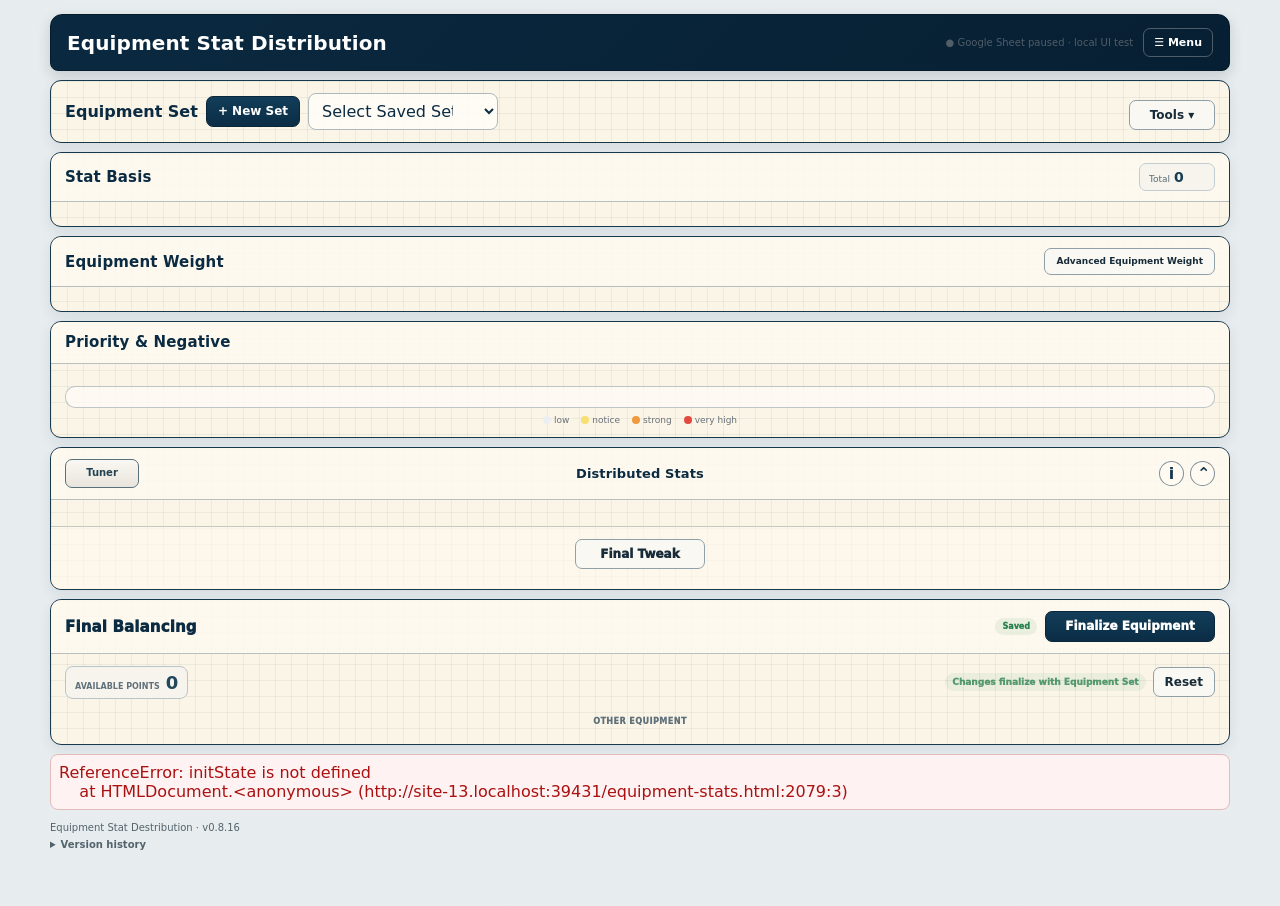
==== commit db6be9d0: "Publish approved Equipment Stat Distribution v0.8.16.032" ====
--- a/equipment-stats.html
+++ b/equipment-stats.html
@@ -1,6 +1,6 @@
 <!--
 ================================================================================
-EQUIPMENT STAT DESTRIBUTION — SOURCE MAP
+EQUIPMENT STAT DISTRIBUTION — SOURCE MAP
 Version: v0.8.16
 
 PURPOSE
@@ -39,2855 +39,16 @@
 <head>
 <meta charset="utf-8">
 <meta name="viewport" content="width=device-width,initial-scale=1">
-<title>Equipment Stat Distribution v 0.8.16.010</title>
-<style>
-:root{
-  --bg:#eef1f4;--panel:#fbfcfd;--panel2:#f3f6f8;--ink:#20262b;--muted:#687078;
-  --line:#d5dbe0;--line2:#c4ccd3;--accent:#30485a;--accent2:#547083;
-  --hp:#43a047;--pa:#e53935;--pd:#64b5f6;--ma:#8e44ad;--md:#5c6bc0;--sp:#f2c94c;
-  --danger:#c62828;--good:#2e7d32;--shadow:0 8px 24px rgba(36,48,58,.07);
-}
-*{box-sizing:border-box}
-html{scroll-behavior:smooth}
-body{margin:0;background:linear-gradient(180deg,#e9eef2 0,#f4f6f8 38%,#eef1f4 100%);color:var(--ink);font-family:Inter,ui-sans-serif,system-ui,-apple-system,BlinkMacSystemFont,"Segoe UI",Arial,sans-serif}
-button,input,select{font:inherit}
-button{cursor:pointer}
-.wrap{max-width:1480px;margin:0 auto;padding:18px}
-.app-head{display:flex;gap:14px;align-items:center;justify-content:space-between;margin-bottom:12px}
-.app-title h1{font-size:22px;margin:0;letter-spacing:.1px}
-.version-chip{font-size:11px;font-weight:800;background:#dce6ed;color:#344b5b;border-radius:999px;padding:5px 9px}
-.panel{background:rgba(251,252,253,.96);border:1px solid var(--line);border-radius:12px;box-shadow:var(--shadow);margin:10px 0;overflow:hidden}
-.panel-head{display:flex;justify-content:space-between;align-items:center;gap:10px;padding:11px 14px;border-bottom:1px solid var(--line);background:linear-gradient(#fbfcfd,#f7f9fa)}
-.panel-head h2,.panel-head h3{margin:0;font-size:15px}
-.panel-body{padding:12px 14px}
-.muted{color:var(--muted);font-size:12px}
-.small{font-size:11px;color:var(--muted)}
-.hidden{display:none!important}
-.grid2{display:grid;grid-template-columns:1fr 1fr;gap:10px}
-.grid3{display:grid;grid-template-columns:repeat(3,1fr);gap:10px}
-.flex{display:flex;gap:8px;align-items:center;flex-wrap:wrap}
-.btn{border:1px solid var(--line2);background:#fff;color:#31404b;padding:7px 11px;border-radius:7px;font-weight:700;font-size:12px}
-.btn:hover{background:#f0f4f6}
-.btn.primary{background:var(--accent);border-color:var(--accent);color:#fff}
-.btn.primary:hover{background:#253d4d}
-.btn.active{background:var(--accent);border-color:var(--accent);color:#fff}
-.btn.ghost{background:transparent}
-.status{font-size:11px;color:var(--muted)}
-.status.good{color:var(--good);font-weight:800}.status.bad{color:var(--danger);font-weight:800}
-input[type=text],input[type=number],select{border:1px solid var(--line2);border-radius:7px;background:#fff;padding:7px 8px;color:var(--ink)}
-input[type=text]:focus,input[type=number]:focus,select:focus{outline:2px solid rgba(84,112,131,.22);border-color:#8296a4}
-label.field{display:grid;gap:4px;font-size:11px;font-weight:800;color:#53616a}
-.field input{width:100%}
-
-/* Record */
-.record-hero{padding:16px;background:linear-gradient(135deg,#f8fbfd,#eef5f8)}
-.record-grid{display:grid;grid-template-columns:1.25fr 1.25fr auto;gap:10px;align-items:end}
-.record-actions{display:flex;gap:7px;align-items:center;flex-wrap:wrap}
-.record-meta{margin-top:8px;display:flex;gap:12px;flex-wrap:wrap}
-
-/* Basis */
-.basis-grid{display:grid;grid-template-columns:repeat(6,minmax(110px,1fr)) 120px;gap:7px}
-.basis-cell{border:1px solid var(--line);border-radius:8px;background:#fff;overflow:hidden}
-.basis-cell .lab{font-weight:900;font-size:11px;text-align:center;padding:5px;border-bottom:1px solid var(--line)}
-.basis-cell input{width:100%;border:0;border-radius:0;text-align:center;font-weight:900;font-size:16px;background:transparent}
-.basis-total{display:flex;flex-direction:column;align-items:center;justify-content:center;background:#e7efe5;border:1px solid #cbd8c8;border-radius:8px;font-weight:900}
-.hp-bg{background:#dff1df!important}.pa-bg{background:#fde0df!important}.pd-bg{background:#dcefff!important}
-.ma-bg{background:#eee1f4!important}.md-bg{background:#e2e5fa!important}.sp-bg{background:#fff3c4!important}
-
-/* Equipment weight */
-.weight-cards{display:grid;grid-template-columns:repeat(6,minmax(150px,1fr));gap:8px}
-.weight-card{border:1px solid var(--line);border-radius:9px;background:#fff;padding:8px;display:grid;gap:7px}
-.slot-label{font-size:10px;color:var(--muted);font-weight:900;text-transform:uppercase;letter-spacing:.6px}
-.eq-name{font-weight:800;width:100%}
-.weight-row{display:grid;grid-template-columns:1fr 34px;gap:6px;align-items:center}
-input[type=range]{accent-color:#435e70;cursor:pointer;width:100%}
-.level-num{height:28px;display:flex;align-items:center;justify-content:center;border-radius:6px;background:#edf2f5;border:1px solid #d5dde2;font-weight:900}
-.weight-budget{font-size:11px;color:#586a75;background:#f3f7f9;border-radius:6px;padding:5px 6px;text-align:center}
-.weight-budget b{color:#263c4a}
-
-/* Priority + negatives */
-.priority-wrap{overflow:auto;border:1px solid var(--line);border-radius:9px;background:#fff}
-.priority-table{border-collapse:collapse;width:100%;min-width:1080px}
-.priority-table th,.priority-table td{border:1px solid var(--line);padding:6px;text-align:center}
-.priority-table th{background:#edf1f3;font-size:11px}
-.priority-table .eqcol{position:sticky;left:0;z-index:3;background:#f9fbfc;text-align:left;min-width:130px}
-.priority-table td.eqcol{font-weight:900}
-.stat-head{font-weight:900}
-.stat-cell{min-width:150px}
-.prio-line{display:grid;grid-template-columns:1fr 26px;gap:4px;align-items:center}
-.prio-line input{width:100%}
-.prio-num{font-weight:900;font-size:11px}
-.neg-line{display:flex;align-items:center;justify-content:center;gap:4px;margin-top:4px}
-.neg-line span{font-size:9px;font-weight:900;color:#a44}
-.neg-line input{width:50px;padding:3px;text-align:center;font-size:10px;color:var(--danger);background:#fff5f5}
-.priority-legend{display:flex;gap:12px;align-items:center;margin:0 0 7px;font-size:10px;color:var(--muted)}
-
-/* run strip */
-.run-strip{position:sticky;top:0;z-index:15;background:rgba(238,241,244,.92);backdrop-filter:blur(8px);padding:7px 0}
-.run-panel{display:flex;gap:8px;justify-content:space-between;align-items:center;padding:8px 10px;border:1px solid var(--line);border-radius:10px;background:#f9fbfc;box-shadow:0 5px 15px rgba(38,50,58,.06)}
-
-/* Viewer */
-.viewer-controls{display:flex;align-items:center;justify-content:space-between;gap:10px;flex-wrap:wrap}
-.seg{display:inline-flex;border:1px solid var(--line2);border-radius:8px;overflow:hidden;background:#fff}
-.seg button{border:0;border-right:1px solid var(--line2);padding:6px 10px;background:#fff;color:#53616a;font-size:11px;font-weight:900}
-.seg button:last-child{border-right:0}.seg button.active{background:var(--accent);color:#fff}
-.refine{display:flex;align-items:center;gap:7px;font-size:11px;font-weight:900}
-.toggle{position:relative;width:40px;height:22px}
-.toggle input{display:none}
-.toggle span{position:absolute;inset:0;background:#bbc6cd;border-radius:999px;transition:.2s}
-.toggle span:before{content:"";position:absolute;width:16px;height:16px;left:3px;top:3px;background:#fff;border-radius:50%;transition:.2s;box-shadow:0 1px 4px #7776}
-.toggle input:checked+span{background:#46677a}.toggle input:checked+span:before{transform:translateX(18px)}
-
-.viewer{padding:10px}
-.equip-row{display:grid;grid-template-columns:repeat(6,minmax(150px,1fr));gap:8px;overflow:auto}
-.equip-card{border:1px solid var(--line);border-radius:9px;background:#fff;padding:8px;transition:.15s;min-width:145px}
-.equip-card.clickable:hover{transform:translateY(-1px);box-shadow:0 5px 14px rgba(0,0,0,.08);border-color:#aebac2}
-.equip-title{text-align:center;font-size:12px;font-weight:900;white-space:nowrap;overflow:hidden;text-overflow:ellipsis}
-.equip-sub{text-align:center;font-size:9px;color:var(--muted);min-height:12px}
-.stat-bars{height:180px;display:flex;align-items:flex-end;justify-content:center;gap:5px;border-bottom:1px solid #d6dce0;margin-top:5px;padding:0 2px}
-.stat-col{width:16px;height:100%;display:flex;flex-direction:column;justify-content:flex-end;align-items:center}
-.vals{height:28px;display:flex;flex-direction:column;justify-content:flex-end;align-items:center;line-height:1}
-.neg-val{font-size:9px;color:var(--danger);font-weight:900;min-height:10px}
-.pos-val{font-size:10px;color:#2d3941;font-weight:900;min-height:11px}
-.stat-track{height:128px;width:15px;border-radius:3px 3px 0 0;background:#edf1f3;display:flex;align-items:flex-end;overflow:hidden;border:1px solid #d8dee2}
-.stat-fill{width:100%;border-radius:2px 2px 0 0}
-.stat-lab{font-size:9px;font-weight:900;margin-top:3px}
-.equip-total{text-align:center;margin-top:6px;border-top:1px solid #e0e4e7;padding-top:5px;font-size:12px;font-weight:900}
-.equip-budget{text-align:center;font-size:9px;color:var(--muted)}
-.focus-layout{display:grid;grid-template-columns:minmax(270px,380px) 1fr;gap:12px}
-.focus-main{border:1px solid var(--line);border-radius:10px;background:#fff;padding:12px}
-.focus-mini{display:grid;grid-template-columns:repeat(5,1fr);gap:6px}
-.mini-card{border:1px solid var(--line);border-radius:7px;padding:6px;background:#f8fafb;opacity:.55}
-.mini-card.active{opacity:1;border-color:#879aa7;background:#fff}
-.delta-grid{display:grid;grid-template-columns:repeat(6,1fr);gap:8px}
-.delta-card{border:1px solid var(--line);border-radius:9px;background:#fff;padding:8px;text-align:center}
-.delta-card .delta{font-size:20px;font-weight:900}
-.delta.plus{color:var(--good)}.delta.minus{color:var(--danger)}.delta.zero{color:#9aa3a9}
-.summary-strip{display:grid;grid-template-columns:1fr 1fr 1fr;gap:8px;margin-top:9px}
-.summary-card{border:1px solid var(--line);border-radius:8px;padding:8px;background:#f8fafb}
-.summary-card b{display:block;font-size:10px;color:var(--muted);margin-bottom:2px}
-.summary-card strong{font-size:14px}
-
-/* Advanced */
-details.advanced>summary{list-style:none;cursor:pointer;font-weight:900;padding:11px 14px;background:#eef2f4;border-bottom:1px solid var(--line)}
-details.advanced>summary::-webkit-details-marker{display:none}
-details.advanced>summary:after{content:"Show";float:right;font-size:10px;color:var(--muted)}
-details.advanced[open]>summary:after{content:"Hide"}
-.legacy-tabs{display:flex;gap:5px;flex-wrap:wrap;margin-bottom:8px}
-.legacy-pane{display:none}.legacy-pane.active{display:block}
-.table-wrap{overflow:auto;border:1px solid var(--line);border-radius:8px}
-table.result-table{border-collapse:collapse;width:100%;min-width:850px;background:#fff}
-.result-table th,.result-table td{border:1px solid var(--line);padding:6px;text-align:center;font-size:11px}
-.result-table th{background:#edf1f3}
-.result-table .name{text-align:left;font-weight:900}
-.audit-table td,.audit-table th{font-size:10px}
-
-/* Footer */
-.footer{margin:12px 0 30px;color:#66717a;font-size:10px}
-.version-history{margin-top:6px}
-.version-history summary{cursor:pointer;font-weight:800}
-.error{white-space:pre-wrap;color:#a11;background:#fff2f2;border:1px solid #e3bbbb;border-radius:8px;padding:8px}
-
-/* responsive */
-@media(max-width:1050px){
-  .weight-cards{grid-template-columns:repeat(3,1fr)}
-  .basis-grid{grid-template-columns:repeat(3,1fr)}
-  .basis-total{min-height:58px}
-  .equip-row{grid-template-columns:repeat(6,145px)}
-  .record-grid{grid-template-columns:1fr 1fr}
-  .record-actions{grid-column:1/-1}
-}
-@media(max-width:680px){
-  .grid2,.grid3,.record-grid{grid-template-columns:1fr}
-  .weight-cards{grid-template-columns:repeat(2,1fr)}
-  .basis-grid{grid-template-columns:repeat(2,1fr)}
-  .focus-layout{grid-template-columns:1fr}
-  .delta-grid{grid-template-columns:repeat(3,1fr)}
-  .summary-strip{grid-template-columns:1fr}
-}
-
-/* v0.8.01 polish */
-.record-grid{grid-template-columns:1fr 1fr}
-.record-bottom{display:flex;align-items:center;justify-content:space-between;gap:10px;margin-top:10px;flex-wrap:wrap}
-.finalize-row{display:grid;grid-template-columns:1fr auto auto;gap:8px;align-items:end;margin-top:10px;padding-top:10px;border-top:1px solid var(--line)}
-.finalize-choice{display:flex;border:1px solid var(--line2);border-radius:8px;overflow:hidden;background:#fff}
-.finalize-choice button{border:0;border-right:1px solid var(--line2);padding:7px 10px;background:#fff;font-size:11px;font-weight:900}
-.finalize-choice button:last-child{border-right:0}
-.finalize-choice button.active{background:var(--accent);color:#fff}
-.finalized-list{display:grid;gap:7px;margin-top:10px}
-.finalized-set{display:grid;grid-template-columns:1fr auto;gap:10px;align-items:center;border:1px solid var(--line);border-radius:9px;background:#fff;padding:9px 10px}
-.finalized-set strong{font-size:12px}
-.finalized-set .meta{font-size:10px;color:var(--muted);margin-top:2px}
-
-.priority-legend{margin-bottom:9px}
-.equipment-picker{display:grid;grid-template-columns:repeat(6,minmax(125px,1fr));gap:6px;margin-bottom:10px}
-.equipment-pick{border:1px solid var(--line);border-radius:8px;background:#fff;padding:7px 8px;text-align:center;min-width:0}
-.equipment-pick:hover{background:#f5f8fa;border-color:#aab8c1}
-.equipment-pick.active{background:#e8f0f5;border-color:#718895;box-shadow:inset 0 0 0 1px #718895}
-.equipment-pick .slot{font-size:9px;color:var(--muted);font-weight:900;text-transform:uppercase;letter-spacing:.4px}
-.equipment-pick .name{font-size:11px;font-weight:900;white-space:nowrap;overflow:hidden;text-overflow:ellipsis;margin-top:2px}
-.vertical-priority{border:1px solid var(--line);border-radius:10px;background:#fff;padding:10px}
-.vertical-editor-title{text-align:center;margin-bottom:6px}
-.vertical-editor-title strong{font-size:13px}
-.vertical-editor-title span{display:block;font-size:9px;color:var(--muted);margin-top:1px}
-.vertical-stats{display:grid;grid-template-columns:repeat(6,minmax(95px,1fr));gap:7px;min-height:270px}
-.priority-pod{--level:#edf0f2;border:1px solid var(--line);border-radius:9px;padding:7px 5px;display:flex;flex-direction:column;align-items:center;justify-content:flex-start;transition:.15s;background:linear-gradient(180deg,color-mix(in srgb,var(--level) 20%,white),#fff 42%)}
-.priority-pod.high{box-shadow:0 0 0 2px color-mix(in srgb,var(--level) 38%,transparent)}
-.priority-pod .stat-name{font-size:11px;font-weight:1000;padding:4px 10px;border-radius:999px;margin-bottom:4px}
-.priority-pod .level-value{font-size:18px;font-weight:1000;line-height:1.1;color:#303a40;min-height:21px}
-.v-slider-shell{height:175px;width:48px;display:flex;align-items:center;justify-content:center;position:relative;margin:4px 0}
-.v-slider-shell:before{content:"";position:absolute;width:8px;height:150px;border-radius:999px;background:linear-gradient(to top,#f7f7f7 0 25%,#f6df73 48%,#ef9b3d 72%,#e24a3f 100%);opacity:.30;border:1px solid #d7dde1}
-.v-slider{appearance:auto;writing-mode:vertical-lr;direction:rtl;width:26px;height:160px;accent-color:var(--level);position:relative;z-index:2;cursor:pointer}
-.priority-pod .neg-wrap{width:100%;border-top:1px solid var(--line);padding-top:5px;text-align:center}
-.priority-pod .neg-wrap label{display:block;font-size:8px;color:#a44;font-weight:1000;margin-bottom:3px}
-.priority-pod .neg-wrap input{width:58px;padding:4px;text-align:center;font-size:10px;color:var(--danger);background:#fff7f7}
-.priority-scale{display:flex;justify-content:center;gap:12px;font-size:9px;color:var(--muted);margin-top:7px}
-.scale-dot{display:inline-block;width:8px;height:8px;border-radius:50%;margin-right:3px;vertical-align:-1px}
-
-.run-strip{display:none}
-.viewer .equip-budget{font-size:9px}
-.advanced-recalc{margin-bottom:8px}
-.finalized-panel .panel-body{padding-top:10px}
-
-@media(max-width:900px){
-  .equipment-picker{grid-template-columns:repeat(3,1fr)}
-  .vertical-stats{grid-template-columns:repeat(3,1fr)}
-}
-@media(max-width:560px){
-  .equipment-picker{grid-template-columns:repeat(2,1fr)}
-  .vertical-stats{grid-template-columns:repeat(2,1fr)}
-  .finalize-row{grid-template-columns:1fr}
-}
-
-
-.finalized-set{display:block}
-.finalized-set-head{display:grid;grid-template-columns:1fr auto;gap:10px;align-items:center}
-.finalized-equipment{margin-top:7px;border-top:1px solid var(--line);padding-top:6px;display:grid;gap:4px}
-.final-eq-row{display:grid;grid-template-columns:minmax(120px,1.2fr) repeat(6,minmax(45px,.55fr));gap:3px;align-items:center;font-size:9px}
-.final-eq-row>span{padding:4px 3px;text-align:center;border-radius:4px;background:#f5f7f8}
-.final-eq-row .eq{font-weight:900;text-align:left;background:#f0f3f5}
-.final-eq-row .tot{font-weight:900}
-@media(max-width:760px){.finalized-equipment{overflow:auto}.final-eq-row{min-width:650px}}
-
-/* v0.8.02 */
-.wrap,.panel,.advanced{max-width:1180px;margin-left:auto;margin-right:auto}
-.viewer-controls{flex:1;justify-content:center;position:relative}
-.viewer-controls .refine{position:absolute;right:0}
-.record-bottom{display:grid;grid-template-columns:1fr auto;align-items:end}
-.record-actions{display:flex;gap:8px}
-.finalize-choice button{min-width:72px;transition:.15s}
-.finalize-choice button.active{background:#263238;color:#fff;box-shadow:inset 0 0 0 2px #263238}
-.finalized-equipment{display:none}
-.finalized-set.open .finalized-equipment{display:grid}
-.finalized-set-head{cursor:pointer}
-.finalized-set .meta{display:none}
-.finalized-set.open .meta{display:block}
-.final-eq-row span:empty{background:transparent!important;border:1px solid #eef1f3}
-#cloudStatus:before{content:"● ";}
-#cloudStatus.good:before{color:#2e7d32} #cloudStatus.bad:before{color:#c62828}
-@media(max-width:760px){.viewer-controls .refine{position:static}.viewer-controls{justify-content:flex-start}}
-
-/* v0.8.03 stability + finalized inline editing */
-.wrap,.panel,.advanced{max-width:1080px}
-.stat-bars{height:158px}
-.stat-track{height:106px}
-.equip-card{padding:7px}
-.summary-strip{margin-top:7px}
-.viewer{padding:8px}
-
-.status.loading{color:#52636e;font-weight:800}
-.status.loading:after{
-  content:"";display:inline-block;width:16px;text-align:left;
-  animation:statusDots 1.2s steps(4,end) infinite;
-}
-@keyframes statusDots{
-  0%{content:""}25%{content:"."}50%{content:".."}75%,100%{content:"..."}
-}
-#cloudStatus.loading:before{color:#8295a1}
-
-.finalized-set .meta{display:none}
-.finalized-set.open .meta{display:block}
-.finalized-edit{display:none;margin-top:8px;padding-top:8px;border-top:1px solid var(--line)}
-.finalized-set.editing .finalized-edit{display:block}
-.finalized-set.editing .finalized-equipment{display:none!important}
-.finalized-edit-grid{display:grid;grid-template-columns:1fr 1fr auto auto;gap:7px;align-items:end}
-.finalized-edit-grid label{font-size:9px;font-weight:900;color:var(--muted);display:grid;gap:3px}
-.finalized-edit-grid input{width:100%;padding:6px 7px}
-.finalized-actions{display:flex;gap:5px;align-items:center}
-.finalized-set-head .head-actions{display:flex;gap:5px;align-items:center}
-.finalized-set-head .set-summary{min-width:0}
-.finalized-set-head .set-name{white-space:nowrap;overflow:hidden;text-overflow:ellipsis}
-.finalized-set-head .set-tag{display:inline-block;margin-left:6px;padding:2px 6px;border-radius:999px;background:#e7edf1;color:#50616d;font-size:9px;font-weight:900}
-.finalized-set.open .set-tag{background:#dde7ed}
-.finalized-equipment{margin-top:7px}
-.finalized-set:not(.open) .finalized-equipment{display:none}
-.finalized-set.open .finalized-equipment{display:grid}
-.finalized-set .meta .date-detail{display:none}
-.finalized-set.open .meta .date-detail{display:inline}
-.final-eq-row span:empty{background:transparent!important;border-color:transparent!important}
-
-@media(max-width:760px){
-  .finalized-edit-grid{grid-template-columns:1fr 1fr}
-  .finalized-edit-grid .btn{width:100%}
-}
-
-
-/* v0.8.05 finalized library */
-.finalized-set{padding:8px 10px}
-.finalized-set-head{min-height:34px}
-.finalized-set .meta{font-size:9px}
-.finalized-equipment{gap:2px}
-.finalized-set:not(.open) .meta{display:none}
-.finalized-set.open .meta{display:block}
-
-
-/* v0.8.07 load/debug/delete */
-.draft-select{padding:7px 9px;border:1px solid var(--line);border-radius:7px;background:#fff;min-width:190px}
-.debug-panel{max-width:1080px;margin:0 auto 10px;background:#f8fafb;border:1px dashed #bdc8cf;border-radius:9px;padding:7px 10px}
-.debug-panel summary{cursor:pointer;font-size:10px;font-weight:900;color:#657681}
-.debug-grid{display:grid;grid-template-columns:repeat(5,minmax(0,1fr));gap:7px;margin-top:7px}
-.debug-grid div{background:#fff;border:1px solid var(--line);border-radius:6px;padding:6px}
-.debug-grid b{display:block;font-size:8px;color:var(--muted);margin-bottom:2px}
-.debug-grid span{font-size:9px;word-break:break-all}
-@media(max-width:760px){.debug-grid{grid-template-columns:1fr 1fr}.draft-select{width:100%}}
-
-
-.version-button{border:0;cursor:pointer;font-family:inherit}.record-actions .status{margin-left:auto}
-.comparison-finalize{display:flex;justify-content:flex-end;align-items:end;gap:12px;border-top:1px solid var(--line);margin-top:12px;padding-top:12px}
-.icon-btn{width:30px;height:30px;border:1px solid var(--line);border-radius:7px;background:#fff;cursor:pointer;font-size:18px;line-height:1;display:inline-grid;place-items:center}
-.refresh-btn.loading{animation:spin .8s linear infinite}@keyframes spin{to{transform:rotate(360deg)}}
-.advanced-drawer{position:fixed;right:16px;top:58px;width:min(720px,calc(100vw - 32px));max-height:calc(100vh - 76px);overflow:auto;background:#fff;border:1px solid var(--line);border-radius:12px;box-shadow:0 18px 55px rgba(0,0,0,.22);z-index:50}
-.advanced-drawer-head{display:flex;justify-content:space-between;align-items:center;padding:12px 14px;border-bottom:1px solid var(--line);position:sticky;top:0;background:#fff;z-index:2}.advanced-drawer-body{padding:12px}.advanced-load-row{display:flex;gap:7px;flex-wrap:wrap;margin-bottom:10px}.advanced-drawer .debug-panel{margin:0;max-width:none}
-.inspect-backdrop{position:fixed;inset:0;background:rgba(20,28,34,.34);display:grid;place-items:center;padding:18px;z-index:60}.inspect-modal{width:min(760px,100%);max-height:88vh;overflow:auto;background:#fff;border-radius:13px;border:1px solid var(--line);box-shadow:0 24px 70px rgba(0,0,0,.28);padding:14px}.inspect-head{display:flex;justify-content:space-between;align-items:center;margin-bottom:10px}.inspect-grid{display:grid;grid-template-columns:180px 1fr;gap:10px}.inspect-weight,.inspect-priority{border:1px solid var(--line);border-radius:9px;padding:10px}.inspect-weight .big{font-size:30px;font-weight:900}.inspect-stat-grid{display:grid;grid-template-columns:repeat(6,1fr);gap:6px;margin-top:8px}.inspect-stat{border:1px solid var(--line);border-radius:7px;padding:7px;text-align:center}.inspect-stat b{display:block;font-size:10px}
-.final-detail-actions{display:flex;gap:7px;justify-content:flex-end;margin:8px 0}.final-advanced{margin-top:10px;border-top:1px dashed var(--line);padding-top:8px}.final-advanced summary{cursor:pointer;font-weight:800;font-size:10px}.snapshot-slot{border:1px solid var(--line);border-radius:8px;padding:8px;margin-top:6px}.snapshot-row{display:grid;grid-template-columns:110px repeat(6,1fr);gap:5px;align-items:center;font-size:9px}
-@media(max-width:760px){.record-actions .status{width:100%;margin-left:0}.comparison-finalize{justify-content:space-between}.inspect-grid{grid-template-columns:1fr}.inspect-stat-grid{grid-template-columns:repeat(3,1fr)}}
-
-
-/* v0.8.11 UI cleanup */
-.record-commandbar{display:grid;grid-template-columns:minmax(180px,1fr) minmax(180px,1fr) auto auto;gap:10px;align-items:end}
-.compact-field{margin:0}.compact-field input{height:36px}.compact-actions{display:flex;gap:6px;align-items:center;justify-content:center}.compact-status{font-size:10px;white-space:nowrap;align-self:center}
-.basis-grid{grid-template-columns:repeat(6,minmax(110px,1fr))!important}.stat-basis-head{align-items:center}.basis-total-inline{margin-left:auto;font-size:10px;color:var(--muted);padding:3px 7px;border-radius:999px;background:#f3f6f7;border:1px solid var(--line)}.basis-total-inline b{color:var(--ink);font-size:11px}
-.comparison-finalize{justify-content:center!important;align-items:center!important}.finalize-main{min-width:190px}
-.refresh-btn.icon-only{border:0!important;background:transparent!important;box-shadow:none!important;padding:0;width:28px;height:28px;cursor:pointer}.refresh-btn.icon-only span{display:inline-block;font-size:18px;line-height:1}.refresh-btn.icon-only.loading{animation:none!important}.refresh-btn.icon-only.loading span{animation:spin .8s linear infinite}
-.inline-weight{float:right;font-size:9px;font-weight:900;color:var(--muted);margin-left:6px}.equip-card{cursor:default!important}
-.advanced-group{border:1px solid var(--line);border-radius:8px;background:#fff;margin-bottom:8px}.advanced-group>details>summary{cursor:pointer;padding:9px 10px;font-weight:900;font-size:10px}.advanced-group-body{padding:0 10px 10px}
-.finalized-set-head{grid-template-columns:1fr auto}.finalized-set-head .head-actions{align-self:center}
-@media(max-width:820px){.record-commandbar{grid-template-columns:1fr 1fr}.compact-status{justify-self:end}}@media(max-width:560px){.record-commandbar{grid-template-columns:1fr}.compact-status{justify-self:start}}
-
-
-/* v0.8.12 approved dashboard layout */
-.wrap{max-width:1180px;margin:0 auto;padding:14px}
-.panel{margin:9px 0}
-.app-head{margin-bottom:8px}
-.app-title h1{font-size:20px}
-
-/* Top command bar */
-.record-hero{padding:12px 14px}
-.record-commandbar{
-  grid-template-columns:minmax(210px,1.2fr) minmax(210px,1.2fr) auto auto;
-  gap:12px;
-  align-items:end;
-}
-.compact-actions{justify-content:center;align-self:end}
-.compact-actions .btn{min-width:68px}
-.compact-status{justify-self:end;align-self:center;font-size:10px}
-
-/* Stat Basis */
-.stat-basis-head{padding:10px 14px}
-.basis-total-inline{font-size:9px;padding:2px 6px}
-.basis-total-inline b{font-size:10px}
-.basis-grid{gap:8px!important}
-.basis-cell{min-width:0}
-
-/* Priority + Negative alignment */
-.equipment-picker{align-items:stretch}
-.equipment-pick{display:flex;align-items:center;justify-content:center;text-align:center}
-.vertical-priority{align-items:start}
-.priority-stat{display:flex;flex-direction:column;align-items:center;text-align:center}
-.priority-stat .stat-name,.priority-stat .stat-label{width:100%;text-align:center}
-.priority-stat .neg-wrap,.priority-stat .neg-row{display:flex;justify-content:center;width:100%}
-.priority-stat input[type=number]{text-align:center}
-.neg-val{width:100%;text-align:center!important;min-height:12px}
-.vals{align-items:center!important;text-align:center!important}
-.vals>div{text-align:center!important}
-
-/* Comparison Viewer */
-.panel-head:has(#viewMode){position:relative}
-.viewer-controls{width:100%;justify-content:center!important}
-.viewer-controls .seg{margin:0 auto}
-.viewer-controls .refine{position:absolute;right:14px}
-.equip-row{align-items:stretch}
-.equip-card{display:flex;flex-direction:column;align-items:stretch;text-align:center;padding:9px 8px}
-.equip-title{position:relative;text-align:center!important;font-weight:900;min-height:18px}
-.equip-sub{text-align:center!important}
-.stat-bars{justify-content:center}
-.stat-col{text-align:center}
-.stat-col .vals{text-align:center}
-.stat-col .vals .neg-val,.stat-col .vals .pos-val{display:flex;justify-content:center;align-items:end;text-align:center}
-.stat-lab{text-align:center}
-.equip-total{text-align:center;font-size:16px;font-weight:900;margin-top:6px}
-.summary-two{grid-template-columns:1fr 1fr!important}
-.summary-card{text-align:left}
-.comparison-finalize{
-  justify-content:center!important;
-  padding:14px 0 2px!important;
-  margin-top:12px;
-}
-.finalize-block{display:flex;flex-direction:column;align-items:center;gap:6px}
-.finalize-label{font-size:10px;font-weight:900;color:var(--muted)}
-.finalize-main{min-width:210px;padding:9px 18px}
-
-/* Difference view */
-.delta-grid{align-items:stretch}
-.delta-card,.diff-card{display:flex;flex-direction:column;align-items:stretch;text-align:center}
-.delta-card h3,.diff-card h3{text-align:center}
-.delta-stat{text-align:center}
-.delta-stat .value{text-align:center}
-
-/* Finalized Equipment */
-.finalized-panel .panel-head{padding:10px 14px}
-.finalized-set{grid-template-columns:1fr;padding:8px 10px}
-.finalized-set-head{display:flex!important;align-items:center;justify-content:space-between;gap:10px}
-.set-summary{display:flex;align-items:center;gap:7px;min-width:0}
-.set-summary .meta{display:none!important}
-.set-name{margin:0}
-.set-tag{margin-left:0!important}
-.head-actions{display:flex!important;align-items:center;gap:6px;flex-wrap:nowrap}
-.head-actions .btn{padding:5px 10px;min-width:54px}
-.finalized-set.open .head-actions [data-toggle-final]{font-weight:800}
-.finalized-edit{margin-top:8px}
-.final-advanced{margin:7px 0 0;padding-top:7px}
-.final-advanced summary{font-size:9px}
-.finalized-equipment{margin-top:8px}
-
-/* Refresh: no visible box; spin glyph only */
-.refresh-btn.icon-only{width:24px;height:24px;display:inline-grid;place-items:center}
-.refresh-btn.icon-only span{font-size:17px}
-
-/* Advanced section visual quietness */
-#advanced{margin-top:8px}
-#advanced>summary{font-size:12px}
-.advanced-group>details>summary{font-size:9px}
-
-/* Prevent odd drifting at different zoom levels */
-button,.btn,.seg button{line-height:1.2}
-.finalized-set-head,.record-commandbar,.viewer-controls,.comparison-finalize{box-sizing:border-box}
-
-@media(max-width:900px){
-  .record-commandbar{grid-template-columns:1fr 1fr}
-  .compact-actions{justify-content:flex-start}
-  .compact-status{justify-self:end}
-  .viewer-controls .refine{position:static;margin-left:auto}
-}
-@media(max-width:620px){
-  .record-commandbar{grid-template-columns:1fr}
-  .compact-status{justify-self:start}
-  .viewer-controls{justify-content:flex-start!important}
-  .summary-two{grid-template-columns:1fr!important}
-  .finalized-set-head{align-items:flex-start}
-  .head-actions{flex-wrap:wrap}
-}
-
-
-/* v0.8.12 clarity patch */
-.app-head{display:flex!important;align-items:center!important;justify-content:space-between!important}.system-head{display:flex;align-items:center;gap:10px}.system-head .compact-status{margin:0!important;white-space:nowrap}
-.record-commandbar{display:grid!important;grid-template-columns:minmax(0,1fr) minmax(0,1fr) auto!important;gap:12px!important;align-items:end!important}.compact-field{min-width:0!important}.compact-field input{width:100%!important;box-sizing:border-box!important}.compact-actions{display:flex!important;justify-content:center!important;align-items:center!important;gap:7px!important;white-space:nowrap!important}.compact-actions .btn{margin:0!important}
-.equipment-picker{display:grid!important;grid-template-columns:repeat(6,minmax(0,1fr))!important;gap:7px!important}.equipment-pick{display:grid!important;grid-template-rows:auto auto!important;justify-items:center!important;align-content:center!important;gap:4px!important;height:56px!important;padding:6px!important;overflow:hidden!important;line-height:1!important}.equipment-pick .slot,.equipment-pick .name{display:block!important;width:100%!important;text-align:center!important;white-space:nowrap!important;overflow:hidden!important;text-overflow:ellipsis!important}.equipment-pick .slot{font-size:8px!important;color:var(--muted)!important;font-weight:700!important}.equipment-pick .name{font-size:10px!important;font-weight:900!important;color:var(--ink)!important}
-.vertical-editor-title{justify-content:center!important;text-align:center!important}.priority-pod,.level-value,.neg-wrap,.neg-wrap input{text-align:center!important}.vals{display:grid!important;justify-items:center!important}.vals .neg-val,.vals .pos-val{width:100%!important;text-align:center!important;justify-content:center!important}
-.panel-head:has(#viewMode){display:grid!important;grid-template-columns:1fr auto 1fr!important;align-items:center!important}.panel-head:has(#viewMode)>h2{justify-self:start}.viewer-controls{display:flex!important;justify-content:center!important;align-items:center!important;gap:12px!important;position:static!important}.viewer-controls .refine{position:static!important;margin:0!important}.compare-control{display:flex;align-items:center;gap:6px;font-size:9px;font-weight:800;white-space:nowrap}.compare-control select{height:29px;border:1px solid var(--line);border-radius:7px;background:#fff;padding:0 7px;font-size:9px}
-.equip-title,.equip-sub,.equip-total{text-align:center!important}.equip-card.clickable{cursor:pointer!important}.compare-caption{text-align:center;font-size:9px;color:var(--muted);margin-bottom:8px}.compare-deltas{grid-template-columns:repeat(3,1fr)!important;margin-top:8px}
-.comparison-finalize{display:flex!important;justify-content:center!important;border-top:1px solid var(--line)!important;margin-top:8px!important;padding:10px 0!important}.finalize-main{margin:0!important}
-.finalized-set-head{display:flex!important;align-items:center!important;justify-content:space-between!important;gap:10px!important}.set-summary{display:flex!important;align-items:center!important;gap:7px!important;min-width:0!important}.set-name{white-space:nowrap!important;overflow:hidden!important;text-overflow:ellipsis!important}.set-tag,.head-actions{white-space:nowrap!important}.head-actions{display:flex!important;align-items:center!important;gap:6px!important}
-.compare-popover{position:fixed;inset:0;background:rgba(23,35,43,.32);z-index:80;display:grid;place-items:center;padding:18px}.compare-popover.hidden{display:none}.compare-popover-card{width:min(760px,96vw);background:#fff;border:1px solid var(--line);border-radius:12px;box-shadow:0 22px 65px rgba(0,0,0,.25);padding:14px}.compare-popover-head{display:flex;align-items:center;justify-content:space-between;margin-bottom:10px}.compare-pop-grid{display:grid;grid-template-columns:180px 1fr;gap:10px}.compare-weight-card,.compare-priority-card{border:1px solid var(--line);border-radius:9px;padding:11px}.compare-weight-card{display:flex;flex-direction:column;justify-content:center;text-align:center;min-height:150px}.compare-weight-card strong{font-size:32px;margin:8px 0}.compare-priority-title{font-size:11px;font-weight:900;margin-bottom:8px}.compare-priority-grid{display:grid;grid-template-columns:repeat(6,minmax(0,1fr));gap:6px}.compare-stat{border:1px solid var(--line);border-radius:7px;padding:7px 4px;text-align:center;display:flex;flex-direction:column;gap:4px;font-size:8px}.compare-stat b{font-size:10px}.compare-diff{font-weight:900}
-@media(max-width:900px){.record-commandbar{grid-template-columns:1fr 1fr!important}.compact-actions{grid-column:1/-1}.equipment-picker{grid-template-columns:repeat(3,minmax(0,1fr))!important}.panel-head:has(#viewMode){grid-template-columns:1fr!important;gap:8px}.panel-head:has(#viewMode)>h2{justify-self:center}.compare-pop-grid{grid-template-columns:1fr}.compare-priority-grid{grid-template-columns:repeat(3,1fr)}}
-
-
-/* v0.8.12 correction pass */
-:root{--workspace:1180px}
-body{overflow-x:hidden}
-.wrap{width:min(var(--workspace),calc(100% - 28px))!important;max-width:var(--workspace)!important;margin:0 auto!important;padding:14px 0!important}
-.panel,#advanced,.footer{width:100%!important;max-width:none!important;margin-left:0!important;margin-right:0!important}
-.record-commandbar{grid-template-columns:minmax(180px,1fr) minmax(180px,1fr) auto!important}
-.compact-actions{justify-self:center!important}
-.comparison-panel>.panel-head{display:grid!important;grid-template-columns:1fr auto 1fr!important;align-items:center!important}
-.comparison-panel>.panel-head h2{justify-self:start!important}
-.viewer-controls{grid-column:2!important;justify-self:center!important;display:flex!important;align-items:center!important;gap:12px!important}
-.viewer-controls .refine{position:static!important}
-.equip-row{display:grid!important;grid-template-columns:repeat(6,minmax(0,1fr))!important;gap:8px!important}
-.equip-card{min-width:0!important}
-.stat-bars{display:grid!important;grid-template-columns:repeat(6,minmax(0,1fr))!important;gap:4px!important}
-.stat-col{min-width:0!important;position:relative!important}
-.stat-col .vals{min-height:18px!important;display:flex!important;align-items:flex-end!important;justify-content:center!important;gap:2px!important}
-.stat-col .neg-val{position:static!important;transform:none!important;margin:0!important;text-align:center!important}
-.comparison-finalize{min-height:0!important;margin:8px -10px -10px!important;padding:10px!important;background:#f8fafb!important;border-top:1px solid var(--line)!important}
-.finalize-main{min-width:190px!important;margin:0!important}
-.finalized-set-head{display:flex!important;align-items:center!important;justify-content:space-between!important;gap:10px!important;min-height:40px!important}
-.set-summary{display:flex!important;align-items:center!important;gap:7px!important;flex:1 1 auto!important}
-.head-actions{display:flex!important;align-items:center!important;gap:6px!important;margin-left:auto!important;white-space:nowrap!important}
-.equipment-pick{grid-template-rows:14px 18px!important}
-.equipment-pick .slot,.equipment-pick .name{display:block!important;width:100%!important;text-align:center!important;white-space:nowrap!important;overflow:hidden!important;text-overflow:ellipsis!important}
-.compare-popover-card{width:min(820px,94vw)!important}
-.compare-pop-grid{grid-template-columns:1fr 1fr!important;gap:12px!important}
-.compare-result-card,.compare-allocation-card{border:1px solid var(--line);border-radius:12px;padding:12px;min-height:350px;display:flex;flex-direction:column}
-.popup-equip-head{text-align:center;min-height:48px;margin-bottom:8px}.popup-equip-head strong{display:block;font-size:18px}.popup-equip-head span{display:block;font-size:11px;color:var(--muted);margin-top:2px}
-.popup-result-bars{display:grid;grid-template-columns:repeat(6,minmax(0,1fr));gap:5px;flex:1;align-items:end;padding:8px 4px}
-.popup-result-stat{text-align:center;display:flex;flex-direction:column;justify-content:flex-end;height:220px}.popup-result-value{font-size:12px;font-weight:900;min-height:18px}
-.popup-bar-track{height:170px;background:#edf2f4;border:1px solid var(--line);border-radius:5px;display:flex;align-items:flex-end;overflow:hidden}.popup-bar-fill{width:100%}.popup-result-label{font-size:10px;font-weight:900;margin-top:4px}
-.popup-total{text-align:center;border-top:1px solid var(--line);padding-top:8px;font-size:24px;font-weight:900}
-.popup-allocation-title{text-align:center;font-size:11px;color:var(--muted);margin-bottom:6px}.popup-priority-grid{display:grid;grid-template-columns:repeat(6,minmax(0,1fr));gap:5px;flex:1}
-.popup-priority-stat{text-align:center;display:flex;flex-direction:column;align-items:center;min-width:0}.popup-priority-stat b{font-size:10px;margin-bottom:3px}.popup-priority-num{font-size:12px;font-weight:900;min-height:18px}
-.popup-slider{writing-mode:vertical-lr;direction:rtl;width:26px;height:160px;margin:4px auto;accent-color:#49697b}.popup-neg{font-size:9px;color:#b42318;min-height:14px;font-weight:800}
-.popup-weight{display:flex;align-items:center;justify-content:center;gap:8px;border-top:1px solid var(--line);padding-top:9px;margin-top:8px}.popup-weight span{font-size:10px;color:var(--muted);font-weight:800}.popup-weight strong{font-size:20px}
-@media(max-width:980px){.equip-row{grid-template-columns:repeat(3,minmax(0,1fr))!important}}
-@media(max-width:720px){.record-commandbar{grid-template-columns:1fr!important}.compact-actions{justify-self:start!important}.comparison-panel>.panel-head{grid-template-columns:1fr!important;gap:8px!important}.comparison-panel>.panel-head h2,.viewer-controls{grid-column:1!important;justify-self:center!important}.equip-row{grid-template-columns:repeat(2,minmax(0,1fr))!important}.compare-pop-grid{grid-template-columns:1fr!important}}
-
-
-/* ==========================================================================
-   v0.8.13 — Draft Workbench visual system
-   Visual-only layer. Calculation, record identity, save/load and backend
-   payload behavior remain unchanged.
-   ========================================================================== */
-:root{
-  --ink:#0b2b42;
-  --ink-2:#173d57;
-  --paper:#fbf5e8;
-  --paper-2:#f6efdf;
-  --paper-line:rgba(58,75,79,.075);
-  --edge:#17394d;
-  --soft-edge:#c8c2b3;
-  --workspace:1180px;
-  --hp:#3fa34d; --pa:#e33b36; --pd:#55afe4;
-  --ma:#74329b; --md:#7f91c8; --sp:#e5ad24;
-}
-html{background:#e7ecef}
-body{
-  background:
-    linear-gradient(rgba(11,43,66,.025),rgba(11,43,66,.025)),
-    #edf1f3!important;
-  color:#17232b;
-}
-.wrap{
-  width:min(var(--workspace),calc(100% - 28px))!important;
-  max-width:var(--workspace)!important;
-  margin:0 auto!important;
-  padding:16px 0 24px!important;
-}
-.app-head{
-  background:linear-gradient(135deg,#0a2940,#071f32)!important;
-  color:#fff!important;
-  border:1px solid #061b2b!important;
-  border-radius:12px 12px 8px 8px!important;
-  box-shadow:0 5px 14px rgba(10,31,45,.16)!important;
-  padding:13px 16px!important;
-}
-.app-head h1,.app-head strong{color:#fff!important}
-.app-head .small{color:#d9e5eb!important}
-.panel,#advanced,.advanced-drawer{
-  background-color:var(--paper)!important;
-  background-image:
-    linear-gradient(var(--paper-line) 1px,transparent 1px),
-    linear-gradient(90deg,var(--paper-line) 1px,transparent 1px)!important;
-  background-size:16px 16px!important;
-  border:1px solid var(--edge)!important;
-  border-radius:11px!important;
-  box-shadow:0 5px 13px rgba(23,57,77,.09)!important;
-  overflow:hidden;
-}
-.panel-head{
-  background:rgba(255,250,239,.82)!important;
-  border-bottom:1px solid rgba(23,57,77,.30)!important;
-  min-height:42px;
-}
-.panel-head h2{color:var(--ink)!important;letter-spacing:.01em}
-.record-hero,.panel-body{background:transparent!important}
-input,select{
-  background:rgba(255,253,247,.88)!important;
-  border-color:#aeb8bc!important;
-}
-.btn{
-  border-color:#8fa0a8!important;
-  background:rgba(250,249,243,.90)!important;
-  color:#172b39!important;
-}
-.btn.primary,.seg button.active{
-  background:linear-gradient(#123d59,#0b2d45)!important;
-  border-color:#09273b!important;
-  color:white!important;
-}
-.stat-basis-grid>*,.weight-card,.equipment-pick,.vertical-priority,
-.equip-card,.summary-card,.finalized-set{
-  background:rgba(255,253,247,.72)!important;
-}
-.stat-basis-grid>*{box-shadow:inset 0 2px 0 rgba(255,255,255,.55)}
-.comparison-panel,.finalized-panel{width:100%!important}
-.comparison-panel>.panel-head{
-  display:grid!important;
-  grid-template-columns:1fr auto 1fr!important;
-  position:relative!important;
-}
-.viewer-controls{
-  grid-column:2!important;
-  justify-self:center!important;
-  display:flex!important;
-  align-items:center!important;
-  gap:14px!important;
-}
-.viewer-controls .refine{
-  position:static!important;
-  margin:0!important;
-  font-weight:800!important;
-}
-.comparison-info{
-  grid-column:3!important;
-  justify-self:end!important;
-  width:24px;height:24px;border-radius:50%;
-  border:1px solid var(--ink-2);
-  background:rgba(255,253,247,.9);
-  color:var(--ink);
-  font-weight:900;
-  cursor:pointer;
-}
-.comparison-info:hover{background:var(--ink);color:#fff}
-.comparison-finalize{
-  margin:10px 0 0!important;
-  padding:12px 10px 18px!important; /* requested breathing room below Finalize */
-  background:rgba(255,250,239,.60)!important;
-  border-top:1px solid rgba(23,57,77,.25)!important;
-}
-.finalize-main{min-width:210px!important}
-.advanced-compare-row{
-  display:flex;align-items:center;justify-content:space-between;gap:16px;
-  padding:10px 12px;margin-bottom:10px;
-  border:1px solid rgba(23,57,77,.22);border-radius:8px;
-  background:rgba(255,253,247,.72);
-}
-.advanced-attention{
-  animation:advancedPulse 1.35s ease;
-}
-@keyframes advancedPulse{
-  0%,100%{box-shadow:0 5px 13px rgba(23,57,77,.09)}
-  45%{box-shadow:0 0 0 4px rgba(229,173,36,.34),0 5px 13px rgba(23,57,77,.13)}
-}
-
-/* Stat palette: MA is deliberately deep violet; MD is lighter blue-indigo. */
-.stat-HP,.hp,.HP{--stat-color:var(--hp)}
-.stat-PA,.pa,.PA{--stat-color:var(--pa)}
-.stat-PD,.pd,.PD{--stat-color:var(--pd)}
-.stat-MA,.ma,.MA{--stat-color:var(--ma)}
-.stat-MD,.md,.MD{--stat-color:var(--md)}
-.stat-SP,.sp,.SP{--stat-color:var(--sp)}
-
-/* Popup: one centered equipment identity, then intent → result. */
-.compare-popover-head{
-  justify-content:center!important;
-  position:relative!important;
-  text-align:center!important;
-  padding:14px 50px 10px!important;
-}
-.compare-popover-head>div:first-child{margin:auto}
-.compare-popover-head #comparePopTitle{display:block;font-size:19px;color:var(--ink)}
-.compare-popover-head #comparePopSlot{margin-top:2px}
-.compare-popover-head .icon-btn{position:absolute;right:12px;top:12px}
-.compare-pop-grid{grid-template-columns:1fr 1fr!important;gap:12px!important}
-.compare-allocation-card,.compare-result-card{
-  background-color:rgba(255,253,247,.78)!important;
-  background-image:
-    linear-gradient(var(--paper-line) 1px,transparent 1px),
-    linear-gradient(90deg,var(--paper-line) 1px,transparent 1px)!important;
-  background-size:16px 16px!important;
-  border:1px solid #9daeb6!important;
-}
-.popup-section-title{
-  text-align:center;
-  color:var(--ink);
-  font-size:13px;
-  font-weight:900;
-  letter-spacing:.03em;
-  padding:2px 0 10px;
-}
-.popup-allocation-title,.popup-equip-head{display:none!important}
-.popup-weight{color:var(--ink)}
-.popup-bar-track{background:rgba(226,232,233,.72)!important}
-.footer{color:#53636c!important}
-
-@media(max-width:720px){
-  .comparison-panel>.panel-head{grid-template-columns:1fr auto!important}
-  .comparison-panel>.panel-head h2{grid-column:1/-1;justify-self:start!important}
-  .viewer-controls{grid-column:1!important;justify-self:start!important}
-  .comparison-info{grid-column:2!important}
-  .advanced-compare-row{align-items:flex-start;flex-direction:column}
-  .compare-pop-grid{grid-template-columns:1fr!important}
-}
-
-
-/* ==========================================================================
-   v0.8.13 Git Release — mobile-first information architecture
-   ========================================================================== */
-:root{
-  --workspace:1180px;
-  --theme-page:#dce8ee;
-  --theme-paper:#fbf4e6;
-  --theme-paper-2:#f6eddb;
-  --theme-grid:rgba(51,70,78,.075);
-  --theme-edge:#16384d;
-  --theme-shadow:0 6px 16px rgba(17,48,68,.10);
-}
-body{min-height:100vh}
-.wrap{width:min(var(--workspace),calc(100% - 24px))!important;max-width:var(--workspace)!important;margin:0 auto!important;padding:14px 0 26px!important}
-.comparison-panel{width:100%!important;max-width:none!important;margin-left:0!important;margin-right:0!important}
-
-/* Header */
-.app-head{position:relative}
-.menu-trigger{
-  border:1px solid rgba(255,255,255,.28);background:transparent;color:#fff;
-  border-radius:7px;padding:7px 10px;font-weight:850;font-size:11px
-}
-.menu-trigger:hover{background:rgba(255,255,255,.09)}
-.system-head{display:flex;gap:10px;align-items:center}
-
-/* Workspace record row */
-.record-commandbar{grid-template-columns:minmax(180px,1fr) minmax(180px,1fr) auto!important}
-.record-tools-wrap{position:relative;align-self:end}
-.workspace-tools-btn{min-width:86px}
-.workspace-tools-popover{
-  position:absolute;right:0;top:calc(100% + 7px);z-index:30;min-width:150px;
-  padding:7px;display:grid;gap:6px;border:1px solid var(--theme-edge);
-  border-radius:9px;background:var(--theme-paper);box-shadow:0 12px 32px rgba(16,38,52,.18)
-}
-.workspace-tools-popover .btn{width:100%}
-.basis-total-inline{
-  border-radius:7px!important;padding:5px 9px!important;
-  min-width:76px;text-align:center
-}
-
-/* Draft-like cards & controls */
-.basis-cell,.weight-card,.vertical-priority,.priority-pod{
-  border-color:rgba(22,56,77,.27)!important
-}
-.basis-cell,.weight-card{
-  background:rgba(255,252,244,.78)!important;
-  box-shadow:inset 0 1px 0 rgba(255,255,255,.72)
-}
-input[type=range]:not(.v-slider){
-  appearance:none;height:16px;background:transparent
-}
-input[type=range]:not(.v-slider)::-webkit-slider-runnable-track{
-  height:3px;border-radius:99px;background:#91a0a8
-}
-input[type=range]:not(.v-slider)::-webkit-slider-thumb{
-  appearance:none;width:13px;height:13px;border-radius:50%;background:#17384d;border:2px solid #fbf4e6;margin-top:-5px
-}
-input[type=range]:not(.v-slider)::-moz-range-track{height:3px;border-radius:99px;background:#91a0a8}
-input[type=range]:not(.v-slider)::-moz-range-thumb{width:12px;height:12px;border-radius:50%;background:#17384d;border:2px solid #fbf4e6}
-.v-slider-shell:before{width:5px!important;opacity:.24!important}
-.v-slider{accent-color:#17384d!important}
-.toggle span{background:#9aabb4!important}
-.toggle input:checked+span{background:#17384d!important}
-
-/* Comparison */
-.comparison-panel>.panel-head{
-  display:grid!important;grid-template-columns:1fr auto 1fr!important;align-items:center!important
-}
-.comparison-panel>.panel-head h2{justify-self:start!important}
-.viewer-controls{grid-column:2!important;justify-self:center!important;position:static!important}
-.comparison-head-actions{grid-column:3!important;justify-self:end;display:flex;align-items:center;gap:6px}
-.comparison-collapse,.comparison-info{
-  width:25px;height:25px;display:grid;place-items:center;border-radius:50%;
-  border:1px solid rgba(22,56,77,.55);background:rgba(255,252,244,.82);color:#17384d;font-weight:900
-}
-.comparison-panel.collapsed #comparisonBody{display:none}
-.comparison-panel.collapsed .comparison-collapse{transform:rotate(180deg)}
-.comparison-finalize{padding-bottom:20px!important}
-
-/* Main menu */
-.main-menu-scrim{position:fixed;inset:0;background:rgba(8,25,35,.38);z-index:90}
-.main-menu{
-  position:fixed;right:14px;top:14px;bottom:14px;width:min(330px,calc(100vw - 28px));
-  z-index:91;border:1px solid var(--theme-edge);border-radius:12px;
-  background-color:var(--theme-paper);
-  background-image:linear-gradient(var(--theme-grid) 1px,transparent 1px),linear-gradient(90deg,var(--theme-grid) 1px,transparent 1px);
-  background-size:16px 16px;box-shadow:0 20px 60px rgba(7,27,40,.28);
-  padding:12px;display:flex;flex-direction:column
-}
-.main-menu-head{display:flex;align-items:center;justify-content:space-between;padding:3px 2px 11px;border-bottom:1px solid rgba(22,56,77,.22)}
-.main-menu-nav{display:grid;gap:7px;padding:12px 0}
-.main-menu-nav button{
-  text-align:left;border:1px solid rgba(22,56,77,.28);border-radius:8px;
-  background:rgba(255,252,244,.72);color:#17384d;padding:11px 12px;font-weight:850
-}
-.main-menu-nav button:hover{background:#17384d;color:#fff}
-.menu-version-link{
-  margin-top:auto;border:0;background:transparent!important;color:rgba(23,56,77,.48);
-  font-size:10px;padding:8px;text-align:center;cursor:pointer
-}
-.menu-version-link:hover{color:#17384d;text-decoration:underline}
-
-/* Menu page */
-.menu-page-overlay{
-  position:fixed;inset:0;z-index:88;background:var(--theme-page);overflow:auto;padding:14px
-}
-.menu-page-shell{width:min(var(--workspace),100%);margin:0 auto}
-.menu-page-head{
-  position:sticky;top:0;z-index:3;display:grid;grid-template-columns:auto 1fr auto;
-  align-items:center;gap:8px;padding:9px;margin-bottom:9px;border:1px solid var(--theme-edge);
-  border-radius:10px;background:var(--theme-paper);box-shadow:var(--theme-shadow)
-}
-.menu-page-head h2{margin:0;text-align:center;font-size:15px;color:#17384d}
-.menu-page>.panel,.menu-page>details{width:100%!important;max-width:none!important;margin-left:0!important;margin-right:0!important}
-
-/* Detailed comparison */
-.detail-compare-controls{
-  display:grid;grid-template-columns:minmax(130px,1fr) auto minmax(130px,1fr);
-  gap:10px;align-items:end;max-width:620px;margin:0 auto 14px
-}
-.detail-compare-controls label{display:grid;gap:4px;font-size:10px;font-weight:900;color:var(--muted)}
-.detail-vs{font-weight:1000;color:#17384d;padding-bottom:8px}
-.detail-summary-grid{display:grid;grid-template-columns:repeat(6,minmax(0,1fr));gap:7px;margin-bottom:12px}
-.detail-stat-card{border:1px solid var(--line);border-radius:8px;padding:8px;text-align:center;background:rgba(255,252,244,.76)}
-.detail-stat-card b{display:block;font-size:10px}
-.detail-stat-card .delta{font-size:18px;font-weight:1000;margin-top:4px}
-.detail-equipment-grid{display:grid;grid-template-columns:repeat(2,minmax(0,1fr));gap:8px}
-.detail-eq-card{border:1px solid var(--line);border-radius:9px;background:rgba(255,252,244,.74);padding:9px}
-.detail-eq-head{display:flex;justify-content:space-between;align-items:center;margin-bottom:7px}
-.detail-eq-stats{display:grid;grid-template-columns:repeat(6,minmax(0,1fr));gap:4px}
-.detail-eq-stat{text-align:center;border-radius:6px;padding:5px 2px;font-size:9px}
-.detail-eq-stat strong{display:block;font-size:11px}
-
-/* Settings / themes */
-.settings-group{display:grid;gap:12px}
-.theme-options{display:grid;grid-template-columns:1fr 1fr;gap:8px}
-.theme-option{
-  display:flex!important;gap:9px;align-items:flex-start;border:1px solid var(--line);
-  border-radius:9px;padding:11px;background:rgba(255,252,244,.72);cursor:pointer
-}
-.theme-option input{width:auto;margin-top:3px}
-.theme-option span{display:grid;gap:2px}
-.theme-option small{color:var(--muted)}
-
-/* PARCHMENT THEME */
-body[data-theme="parchment"]{
-  --theme-page:#dce8ee;--theme-paper:#fbf4e6;--theme-paper-2:#f6eddb;--theme-grid:rgba(51,70,78,.075);
-  background:#dce8ee!important
-}
-body[data-theme="parchment"] .panel,
-body[data-theme="parchment"] #advanced,
-body[data-theme="parchment"] .advanced-drawer{
-  background-color:var(--theme-paper)!important;
-  background-image:linear-gradient(var(--theme-grid) 1px,transparent 1px),linear-gradient(90deg,var(--theme-grid) 1px,transparent 1px)!important;
-  background-size:16px 16px!important;border-color:var(--theme-edge)!important
-}
-body[data-theme="parchment"] .panel-head,
-body[data-theme="parchment"] details.advanced>summary{
-  background:rgba(255,249,236,.84)!important;border-color:rgba(22,56,77,.28)!important
-}
-body[data-theme="parchment"] .vertical-priority,
-body[data-theme="parchment"] .priority-pod,
-body[data-theme="parchment"] .advanced-group,
-body[data-theme="parchment"] .summary-card,
-body[data-theme="parchment"] .finalized-set,
-body[data-theme="parchment"] .snapshot-slot,
-body[data-theme="parchment"] .compare-popover-card,
-body[data-theme="parchment"] .compare-allocation-card,
-body[data-theme="parchment"] .compare-result-card{
-  background-color:rgba(255,252,244,.82)!important;
-  background-image:linear-gradient(rgba(51,70,78,.055) 1px,transparent 1px),linear-gradient(90deg,rgba(51,70,78,.055) 1px,transparent 1px)!important;
-  background-size:16px 16px!important
-}
-
-/* DEFAULT THEME — intentionally plain and neutral */
-body[data-theme="default"]{
-  --theme-page:#eef1f4;--theme-paper:#fbfcfd;--theme-paper-2:#f3f6f8;--theme-grid:transparent;
-  background:linear-gradient(180deg,#e9eef2 0,#f4f6f8 38%,#eef1f4 100%)!important
-}
-body[data-theme="default"] .app-head{
-  background:transparent!important;color:var(--ink)!important;border:0!important;box-shadow:none!important;padding:4px 0!important
-}
-body[data-theme="default"] .app-head h1{color:var(--ink)!important}
-body[data-theme="default"] .menu-trigger{color:#31404b;border-color:var(--line2);background:#fff}
-body[data-theme="default"] .panel,
-body[data-theme="default"] #advanced,
-body[data-theme="default"] .advanced-drawer{
-  background:#fbfcfd!important;background-image:none!important;border-color:var(--line)!important;box-shadow:var(--shadow)!important
-}
-body[data-theme="default"] .panel-head,
-body[data-theme="default"] details.advanced>summary{background:linear-gradient(#fbfcfd,#f7f9fa)!important}
-body[data-theme="default"] .vertical-priority,
-body[data-theme="default"] .priority-pod,
-body[data-theme="default"] .advanced-group,
-body[data-theme="default"] .summary-card,
-body[data-theme="default"] .finalized-set,
-body[data-theme="default"] .snapshot-slot,
-body[data-theme="default"] .compare-popover-card,
-body[data-theme="default"] .compare-allocation-card,
-body[data-theme="default"] .compare-result-card{
-  background:#fff!important;background-image:none!important
-}
-
-/* mobile */
-@media(max-width:760px){
-  .wrap{width:min(100% - 14px,var(--workspace))!important;padding-top:7px!important}
-  .app-head{border-radius:9px!important;padding:10px!important}
-  .app-title h1{font-size:16px!important}
-  .system-head .status{display:none}
-  .menu-trigger span{display:none}
-  .record-commandbar{grid-template-columns:1fr!important}
-  .record-tools-wrap{justify-self:stretch}
-  .workspace-tools-btn{width:100%}
-  .workspace-tools-popover{left:0;right:0}
-  .basis-grid{grid-template-columns:repeat(2,minmax(0,1fr))!important}
-  .weight-cards{grid-template-columns:repeat(2,minmax(0,1fr))!important}
-  .equipment-picker{grid-template-columns:repeat(2,minmax(0,1fr))!important}
-  .vertical-stats{grid-template-columns:repeat(2,minmax(0,1fr))!important}
-  .comparison-panel>.panel-head{grid-template-columns:1fr auto!important}
-  .comparison-panel>.panel-head h2{grid-column:1/-1;justify-self:start!important}
-  .viewer-controls{grid-column:1!important;justify-self:start!important}
-  .comparison-head-actions{grid-column:2!important}
-  .equip-row{grid-template-columns:repeat(2,minmax(145px,1fr))!important;overflow:auto}
-  .summary-two,.summary-strip{grid-template-columns:1fr!important}
-  .detail-compare-controls{grid-template-columns:1fr auto 1fr}
-  .detail-summary-grid{grid-template-columns:repeat(3,minmax(0,1fr))}
-  .detail-equipment-grid{grid-template-columns:1fr}
-  .detail-eq-stats{grid-template-columns:repeat(3,minmax(0,1fr))}
-  .theme-options{grid-template-columns:1fr}
-  .menu-page-overlay{padding:7px}
-  .menu-page-head{top:7px}
-}
-
-
-/* ==========================================================================
-   v0.8.13 PARCHMENT THEME CORRECTION — Dark Workbench
-   Background is atmosphere; parchment remains the working surface.
-   ========================================================================== */
-body[data-theme="parchment"]{
-  --theme-page:#183345;
-  --theme-paper:#f7efdc;
-  --theme-paper-2:#eee2c8;
-  --theme-grid:rgba(36,55,62,.085);
-  --theme-edge:#102d40;
-  background:
-    radial-gradient(circle at 50% -20%,rgba(91,126,143,.22),transparent 42%),
-    linear-gradient(180deg,#1d3d50 0%,#173547 48%,#132e3f 100%)!important;
-  background-attachment:fixed!important;
-}
-
-/* The outer workspace stays dark; the sheets do the visual work. */
-body[data-theme="parchment"] .wrap{
-  background:transparent!important;
-}
-
-/* Main drafting sheets */
-body[data-theme="parchment"] .panel,
-body[data-theme="parchment"] #advanced,
-body[data-theme="parchment"] .advanced-drawer,
-body[data-theme="parchment"] .menu-page-head,
-body[data-theme="parchment"] .main-menu{
-  background-color:var(--theme-paper)!important;
-  background-image:
-    linear-gradient(var(--theme-grid) 1px,transparent 1px),
-    linear-gradient(90deg,var(--theme-grid) 1px,transparent 1px)!important;
-  background-size:16px 16px!important;
-  border-color:var(--theme-edge)!important;
-  box-shadow:0 8px 20px rgba(5,22,32,.20)!important;
-}
-
-/* Slightly warmer sheet headers */
-body[data-theme="parchment"] .panel-head,
-body[data-theme="parchment"] details.advanced>summary{
-  background:rgba(252,246,231,.88)!important;
-  border-color:rgba(16,45,64,.28)!important;
-}
-
-/* Inner drafting cards: enough separation without white islands. */
-body[data-theme="parchment"] .basis-cell,
-body[data-theme="parchment"] .weight-card,
-body[data-theme="parchment"] .vertical-priority,
-body[data-theme="parchment"] .priority-pod,
-body[data-theme="parchment"] .advanced-group,
-body[data-theme="parchment"] .summary-card,
-body[data-theme="parchment"] .finalized-set,
-body[data-theme="parchment"] .snapshot-slot,
-body[data-theme="parchment"] .detail-stat-card,
-body[data-theme="parchment"] .detail-eq-card,
-body[data-theme="parchment"] .theme-option,
-body[data-theme="parchment"] .compare-popover-card,
-body[data-theme="parchment"] .compare-allocation-card,
-body[data-theme="parchment"] .compare-result-card{
-  background-color:rgba(252,247,235,.78)!important;
-  background-image:
-    linear-gradient(rgba(36,55,62,.055) 1px,transparent 1px),
-    linear-gradient(90deg,rgba(36,55,62,.055) 1px,transparent 1px)!important;
-  background-size:16px 16px!important;
-  border-color:rgba(16,45,64,.26)!important;
-}
-
-/* Inputs should feel embedded in paper, not pasted-on white controls. */
-body[data-theme="parchment"] input,
-body[data-theme="parchment"] select{
-  background:rgba(255,251,241,.84)!important;
-  border-color:#9aa7a8!important;
-}
-
-/* Menu overlay uses the workbench background too. */
-body[data-theme="parchment"] .menu-page-overlay{
-  background:
-    radial-gradient(circle at 50% -20%,rgba(91,126,143,.20),transparent 42%),
-    linear-gradient(180deg,#1d3d50 0%,#173547 48%,#132e3f 100%)!important;
-}
-
-/* Popup is a small drafting sheet laid on the workbench. */
-body[data-theme="parchment"] .compare-popover{
-  background:rgba(5,20,29,.52)!important;
-}
-body[data-theme="parchment"] .compare-popover-card{
-  border:1px solid #102d40!important;
-  box-shadow:0 20px 55px rgba(3,17,26,.34)!important;
-}
-
-/* Keep the dark header related to the workbench rather than floating separately. */
-body[data-theme="parchment"] .app-head{
-  background:linear-gradient(135deg,#102f43,#0b2638)!important;
-  border-color:#0a2232!important;
-  box-shadow:0 6px 16px rgba(3,18,27,.24)!important;
-}
-
-/* Footer remains readable against the dark workbench. */
-body[data-theme="parchment"] .footer{
-  color:#d7e1e4!important;
-}
-body[data-theme="parchment"] .footer strong,
-body[data-theme="parchment"] .footer b{
-  color:#f3f6f5!important;
-}
-
-
-/* ==========================================================================
-   v0.8.13 VISUAL TEST — RPG DESIGNER WORKBENCH
-   Goal: less literal graph-paper sheet, more polished RPG production tool.
-   Logic and data behavior are unchanged.
-   ========================================================================== */
-
-/* Overall environment */
-body[data-theme="parchment"]{
-  --theme-page:#5d6f78;
-  --theme-paper:#f3efe6;
-  --theme-paper-2:#e8e2d7;
-  --theme-grid:rgba(35,55,66,.055);
-  --theme-edge:#334d5b;
-  background:
-    radial-gradient(circle at 18% 0%,rgba(255,255,255,.12),transparent 30%),
-    linear-gradient(180deg,#71828a 0%,#63757e 42%,#586b74 100%)!important;
-  background-attachment:fixed!important;
-}
-
-/* Main surfaces: clean warm game-tool panels, not literal paper sheets */
-body[data-theme="parchment"] .panel,
-body[data-theme="parchment"] #advanced,
-body[data-theme="parchment"] .advanced-drawer,
-body[data-theme="parchment"] .main-menu,
-body[data-theme="parchment"] .menu-page-head{
-  background:#f3efe6!important;
-  background-image:none!important;
-  border:1px solid rgba(42,68,83,.62)!important;
-  box-shadow:
-    0 8px 20px rgba(22,40,50,.14),
-    inset 0 1px 0 rgba(255,255,255,.72)!important;
-}
-
-/* Slightly dimensional section headers */
-body[data-theme="parchment"] .panel-head,
-body[data-theme="parchment"] details.advanced>summary{
-  background:linear-gradient(180deg,#f7f3eb 0%,#ece6dc 100%)!important;
-  border-bottom:1px solid rgba(42,68,83,.30)!important;
-}
-body[data-theme="parchment"] .panel-head h2{
-  color:#243d4a!important;
-  letter-spacing:.015em;
-}
-
-/* Header feels like a game tool, not a document title */
-body[data-theme="parchment"] .app-head{
-  background:linear-gradient(135deg,#314d5d,#243e4d)!important;
-  border:1px solid #233a47!important;
-  box-shadow:0 7px 18px rgba(19,37,46,.18)!important;
-}
-body[data-theme="parchment"] .menu-trigger{
-  border-color:rgba(255,255,255,.24)!important;
-  background:rgba(255,255,255,.04)!important;
-}
-
-/* Selective grid: use drafting texture only where calculation happens */
-body[data-theme="parchment"] .basis-grid,
-body[data-theme="parchment"] .vertical-priority,
-body[data-theme="parchment"] #viewer,
-body[data-theme="parchment"] .compare-allocation-card,
-body[data-theme="parchment"] .compare-result-card,
-body[data-theme="parchment"] .detail-compare-controls,
-body[data-theme="parchment"] #detailComparisonOutput{
-  background-color:rgba(247,243,234,.60)!important;
-  background-image:
-    linear-gradient(var(--theme-grid) 1px,transparent 1px),
-    linear-gradient(90deg,var(--theme-grid) 1px,transparent 1px)!important;
-  background-size:18px 18px!important;
-}
-
-/* Everything else stays cleaner */
-body[data-theme="parchment"] .basis-cell,
-body[data-theme="parchment"] .weight-card,
-body[data-theme="parchment"] .equipment-pick,
-body[data-theme="parchment"] .priority-pod,
-body[data-theme="parchment"] .summary-card,
-body[data-theme="parchment"] .finalized-set,
-body[data-theme="parchment"] .snapshot-slot,
-body[data-theme="parchment"] .advanced-group,
-body[data-theme="parchment"] .detail-stat-card,
-body[data-theme="parchment"] .detail-eq-card,
-body[data-theme="parchment"] .theme-option{
-  background:#f8f5ee!important;
-  background-image:none!important;
-  border-color:rgba(48,73,86,.28)!important;
-  box-shadow:inset 0 1px 0 rgba(255,255,255,.7)!important;
-}
-
-/* Equipment Weight cards feel slightly more tactile */
-body[data-theme="parchment"] .weight-card{
-  background:linear-gradient(180deg,#faf7f0 0%,#f0ebe2 100%)!important;
-}
-
-/* Controls: compact, game-tool-like, not spreadsheet-like */
-body[data-theme="parchment"] input,
-body[data-theme="parchment"] select{
-  background:#fcfaf5!important;
-  border-color:#9ca8ac!important;
-  box-shadow:inset 0 1px 2px rgba(25,47,59,.05)!important;
-}
-body[data-theme="parchment"] .btn{
-  background:linear-gradient(180deg,#fbf9f3,#e9e5dc)!important;
-  border-color:#84939a!important;
-}
-body[data-theme="parchment"] .btn.primary{
-  background:linear-gradient(180deg,#3a5d70,#294858)!important;
-  border-color:#223d4c!important;
-  color:#fff!important;
-}
-
-/* Slider styling: thin tracks + dark grip */
-body[data-theme="parchment"] input[type=range]:not(.v-slider)::-webkit-slider-runnable-track{
-  height:3px!important;background:#8a9ba3!important;
-}
-body[data-theme="parchment"] input[type=range]:not(.v-slider)::-webkit-slider-thumb{
-  background:#294858!important;border:2px solid #f3efe6!important;
-}
-body[data-theme="parchment"] input[type=range]:not(.v-slider)::-moz-range-track{
-  height:3px!important;background:#8a9ba3!important;
-}
-body[data-theme="parchment"] input[type=range]:not(.v-slider)::-moz-range-thumb{
-  background:#294858!important;border:2px solid #f3efe6!important;
-}
-
-/* Tune toggle now matches the main accent */
-body[data-theme="parchment"] .toggle input:checked+span{
-  background:#31556a!important;
-}
-
-/* Comparison popup: like a focused stat-inspection tool */
-body[data-theme="parchment"] .compare-popover{
-  background:rgba(28,44,54,.42)!important;
-  backdrop-filter:blur(2px);
-}
-body[data-theme="parchment"] .compare-popover-card{
-  background:#f1ece3!important;
-  background-image:none!important;
-  border:1px solid #344f5e!important;
-  box-shadow:0 24px 60px rgba(18,36,46,.28)!important;
-}
-body[data-theme="parchment"] .compare-allocation-card,
-body[data-theme="parchment"] .compare-result-card{
-  border-color:rgba(46,73,87,.35)!important;
-}
-
-/* Main Menu / pages: same production-tool environment */
-body[data-theme="parchment"] .main-menu-scrim{
-  background:rgba(24,40,49,.35)!important;
-}
-body[data-theme="parchment"] .menu-page-overlay{
-  background:
-    radial-gradient(circle at 18% 0%,rgba(255,255,255,.10),transparent 30%),
-    linear-gradient(180deg,#71828a 0%,#63757e 42%,#586b74 100%)!important;
-}
-
-/* Footer stays readable without becoming another panel */
-body[data-theme="parchment"] .footer{
-  color:#e5ecef!important;
-  text-shadow:0 1px 1px rgba(30,48,57,.25);
-}
-body[data-theme="parchment"] .footer b{
-  color:#fff!important;
-}
-
-/* Small RPG-flavored polish: soft inset headings, no fantasy ornament overload */
-body[data-theme="parchment"] .slot-label,
-body[data-theme="parchment"] .equip-title,
-body[data-theme="parchment"] .set-name{
-  color:#274757!important;
-}
-
-
-/* ==========================================================================
-   v0.8.13 RPG Workbench — slider/control correction
-   ========================================================================== */
-
-/* EQUIPMENT WEIGHT: thin, deliberate tool slider */
-body[data-theme="parchment"] .weight-row{
-  grid-template-columns:minmax(0,1fr) 34px!important;
-  gap:9px!important;
-  align-items:center!important;
-}
-.weight-range{
-  appearance:none!important;
-  -webkit-appearance:none!important;
-  width:100%!important;
-  height:18px!important;
-  margin:0!important;
-  background:transparent!important;
-  cursor:pointer!important;
-}
-.weight-range::-webkit-slider-runnable-track{
-  height:4px!important;
-  border-radius:999px!important;
-  background:linear-gradient(90deg,#9cabb0,#687f8b)!important;
-  border:0!important;
-  box-shadow:inset 0 1px 1px rgba(21,45,57,.18)!important;
-}
-.weight-range::-webkit-slider-thumb{
-  appearance:none!important;
-  -webkit-appearance:none!important;
-  width:15px!important;height:15px!important;
-  border-radius:50%!important;
-  margin-top:-5.5px!important;
-  background:#29495a!important;
-  border:2px solid #f5f0e6!important;
-  box-shadow:0 1px 4px rgba(21,44,56,.28)!important;
-}
-.weight-range::-moz-range-track{
-  height:4px!important;border:0!important;border-radius:999px!important;
-  background:linear-gradient(90deg,#9cabb0,#687f8b)!important;
-}
-.weight-range::-moz-range-thumb{
-  width:13px!important;height:13px!important;border-radius:50%!important;
-  background:#29495a!important;border:2px solid #f5f0e6!important;
-  box-shadow:0 1px 4px rgba(21,44,56,.28)!important;
-}
-body[data-theme="parchment"] .level-num{
-  height:26px!important;
-  border-radius:7px!important;
-  background:#e5e1d8!important;
-  border-color:#b4bdbe!important;
-  color:#284452!important;
-  font-size:11px!important;
-}
-
-/* PRIORITY: custom vertical control instead of browser-native vertical slider */
-.v-slider-shell{
-  height:176px!important;
-  width:48px!important;
-  position:relative!important;
-  display:flex!important;
-  align-items:center!important;
-  justify-content:center!important;
-  margin:4px 0 7px!important;
-}
-.v-slider-shell:before{
-  content:""!important;
-  position:absolute!important;
-  width:4px!important;
-  height:150px!important;
-  border-radius:999px!important;
-  background:linear-gradient(to top,#d9dddc 0 28%,#e8cc62 48%,#d88939 72%,#c84b43 100%)!important;
-  opacity:.62!important;
-  border:0!important;
-  box-shadow:inset 0 1px 2px rgba(35,52,59,.16)!important;
-}
-.v-slider{
-  appearance:none!important;
-  -webkit-appearance:none!important;
-  writing-mode:initial!important;
-  direction:ltr!important;
-  position:absolute!important;
-  z-index:2!important;
-  width:150px!important;
-  height:20px!important;
-  margin:0!important;
-  transform:rotate(-90deg)!important;
-  background:transparent!important;
-  cursor:pointer!important;
-}
-.v-slider::-webkit-slider-runnable-track{
-  height:4px!important;
-  border-radius:999px!important;
-  background:transparent!important;
-}
-.v-slider::-webkit-slider-thumb{
-  appearance:none!important;
-  -webkit-appearance:none!important;
-  width:16px!important;height:16px!important;
-  border-radius:50%!important;
-  margin-top:-6px!important;
-  background:#29495a!important;
-  border:2px solid #f5f0e6!important;
-  box-shadow:0 1px 4px rgba(22,42,52,.30)!important;
-}
-.v-slider::-moz-range-track{
-  height:4px!important;background:transparent!important;border:0!important;
-}
-.v-slider::-moz-range-thumb{
-  width:14px!important;height:14px!important;border-radius:50%!important;
-  background:#29495a!important;border:2px solid #f5f0e6!important;
-  box-shadow:0 1px 4px rgba(22,42,52,.30)!important;
-}
-
-/* NEGATIVE: a separate red-accented selector, not a spreadsheet number field */
-.priority-pod .neg-wrap{
-  width:100%!important;
-  border-top:1px solid rgba(50,75,86,.18)!important;
-  padding:7px 5px 2px!important;
-  text-align:left!important;
-}
-.neg-head{
-  display:flex!important;
-  align-items:center!important;
-  justify-content:space-between!important;
-  gap:5px!important;
-  margin-bottom:5px!important;
-}
-.priority-pod .neg-wrap .neg-head label{
-  display:block!important;
-  margin:0!important;
-  font-size:8px!important;
-  color:#9a4545!important;
-  font-weight:1000!important;
-  letter-spacing:.08em!important;
-}
-.neg-value{
-  min-width:25px!important;
-  height:20px!important;
-  padding:2px 5px!important;
-  display:grid!important;
-  place-items:center!important;
-  border-radius:6px!important;
-  background:#f0dedd!important;
-  border:1px solid #d2a6a3!important;
-  color:#8f3737!important;
-  font-size:9px!important;
-  font-weight:1000!important;
-}
-.neg-range{
-  appearance:none!important;
-  -webkit-appearance:none!important;
-  width:100%!important;
-  height:18px!important;
-  margin:0!important;
-  padding:0!important;
-  background:transparent!important;
-  cursor:pointer!important;
-}
-.neg-range::-webkit-slider-runnable-track{
-  height:3px!important;
-  border-radius:999px!important;
-  background:linear-gradient(90deg,#c2605c 0%,#d69a93 52%,#cfd4d3 100%)!important;
-  border:0!important;
-}
-.neg-range::-webkit-slider-thumb{
-  appearance:none!important;
-  -webkit-appearance:none!important;
-  width:13px!important;height:13px!important;
-  border-radius:50%!important;
-  margin-top:-5px!important;
-  background:#a3413f!important;
-  border:2px solid #f7f1e7!important;
-  box-shadow:0 1px 3px rgba(85,36,35,.25)!important;
-}
-.neg-range::-moz-range-track{
-  height:3px!important;border:0!important;border-radius:999px!important;
-  background:linear-gradient(90deg,#c2605c 0%,#d69a93 52%,#cfd4d3 100%)!important;
-}
-.neg-range::-moz-range-thumb{
-  width:11px!important;height:11px!important;border-radius:50%!important;
-  background:#a3413f!important;border:2px solid #f7f1e7!important;
-}
-
-/* Priority cards themselves now read as a unified control block */
-body[data-theme="parchment"] .priority-pod{
-  background:linear-gradient(180deg,rgba(250,247,240,.94),rgba(235,231,222,.88))!important;
-  border-color:rgba(48,73,86,.27)!important;
-}
-body[data-theme="parchment"] .priority-pod .level-value{
-  color:#284452!important;
-}
-
-
-/* ==========================================================================
-   v0.8.13 Priority level color restoration
-   0–3 low gray | 4–6 notice gold | 7–8 strong orange | 9–10 very high red
-   ========================================================================== */
-.priority-pod{--priority:0}
-.v-slider-shell{
-  position:relative!important;
-  --priority:inherit;
-}
-.v-slider-shell:before{
-  background:#d7dddf!important;
-  opacity:1!important;
-}
-.v-slider-shell:after{
-  content:""!important;
-  position:absolute!important;
-  z-index:1!important;
-  left:50%!important;
-  bottom:13px!important;
-  transform:translateX(-50%)!important;
-  width:4px!important;
-  height:calc((var(--priority,0) / 10) * 150px)!important;
-  border-radius:999px!important;
-  background:var(--level,#d7dddf)!important;
-  box-shadow:0 0 7px rgba(0,0,0,.06)!important;
-  pointer-events:none!important;
-  transition:height .12s ease,background-color .12s ease!important;
-}
-.v-slider{
-  --priority:0;
-}
-.v-slider::-webkit-slider-thumb{
-  background:var(--level,#29495a)!important;
-}
-.v-slider::-moz-range-thumb{
-  background:var(--level,#29495a)!important;
-}
-/* Make the active priority value itself echo the threshold color. */
-.priority-pod .level-value{
-  color:#29495a!important;
-}
-.priority-pod[style*="#f6df73"] .level-value{color:#8a6b00!important}
-.priority-pod[style*="#ef9b3d"] .level-value{color:#9a4c10!important}
-.priority-pod[style*="#e24a3f"] .level-value{color:#a42f27!important;font-weight:1000!important}
-
-
-/* ==========================================================================
-   v0.8.13 POLISH — stable sliders + card-level warnings + calmer workspace
-   Solid RPG remains a FUTURE theme project and is not implemented here.
-   ========================================================================== */
-
-/* BACKGROUND: neutral production workspace. No graph-paper / shoot-paper feel. */
-body[data-theme="parchment"]{
-  --theme-page:#6d7b81;
-  --theme-paper:#f3f0e9;
-  --theme-paper-2:#e9e5dc;
-  --theme-edge:#465d68;
-  background:
-    radial-gradient(circle at 50% -10%,rgba(255,255,255,.14),transparent 36%),
-    linear-gradient(180deg,#78868c 0%,#6e7c82 46%,#65747b 100%)!important;
-  background-attachment:fixed!important;
-}
-
-/* Remove drafting grid texture from normal work surfaces. */
-body[data-theme="parchment"] .panel,
-body[data-theme="parchment"] #advanced,
-body[data-theme="parchment"] .advanced-drawer,
-body[data-theme="parchment"] .main-menu,
-body[data-theme="parchment"] .menu-page-head,
-body[data-theme="parchment"] .basis-grid,
-body[data-theme="parchment"] .vertical-priority,
-body[data-theme="parchment"] #viewer,
-body[data-theme="parchment"] .compare-allocation-card,
-body[data-theme="parchment"] .compare-result-card,
-body[data-theme="parchment"] .detail-compare-controls,
-body[data-theme="parchment"] #detailComparisonOutput{
-  background-image:none!important;
-}
-body[data-theme="parchment"] .panel,
-body[data-theme="parchment"] #advanced,
-body[data-theme="parchment"] .advanced-drawer{
-  background:#f3f0e9!important;
-  border-color:#465d68!important;
-  box-shadow:0 7px 18px rgba(26,43,51,.14)!important;
-}
-body[data-theme="parchment"] .panel-head,
-body[data-theme="parchment"] details.advanced>summary{
-  background:linear-gradient(180deg,#f7f4ed,#ebe7df)!important;
-}
-
-/* Equipment Weight slider: one visual language, no distracting browser background. */
-.weight-range{
-  appearance:none!important;-webkit-appearance:none!important;
-  width:100%!important;height:20px!important;margin:0!important;padding:0!important;
-  background:transparent!important;border:0!important;box-shadow:none!important;
-}
-.weight-range::-webkit-slider-runnable-track{
-  height:4px!important;border-radius:999px!important;
-  background:#9aa8ad!important;border:0!important;
-  box-shadow:inset 0 1px 2px rgba(31,50,59,.16)!important;
-}
-.weight-range::-webkit-slider-thumb{
-  appearance:none!important;-webkit-appearance:none!important;
-  width:15px!important;height:15px!important;margin-top:-5.5px!important;border-radius:50%!important;
-  background:#304f60!important;border:2px solid #f4f0e8!important;
-  box-shadow:0 1px 4px rgba(29,48,58,.24)!important;
-}
-.weight-range::-moz-range-track{
-  height:4px!important;border-radius:999px!important;background:#9aa8ad!important;border:0!important;
-}
-.weight-range::-moz-range-progress{
-  height:4px!important;border-radius:999px!important;background:#667f8b!important;
-}
-.weight-range::-moz-range-thumb{
-  width:13px!important;height:13px!important;border-radius:50%!important;
-  background:#304f60!important;border:2px solid #f4f0e8!important;
-}
-
-/* PRIORITY: neutral slider. Threshold warning belongs to the CARD, not the control. */
-.v-slider-shell{
-  height:174px!important;width:46px!important;
-  position:relative!important;display:flex!important;align-items:center!important;justify-content:center!important;
-}
-.v-slider-shell:before{
-  content:""!important;position:absolute!important;left:50%!important;top:12px!important;
-  transform:translateX(-50%)!important;width:4px!important;height:150px!important;
-  border-radius:999px!important;background:#a6b1b5!important;opacity:1!important;
-  box-shadow:inset 0 1px 2px rgba(34,51,58,.15)!important;
-}
-.v-slider-shell:after{display:none!important}
-.v-slider{
-  appearance:none!important;-webkit-appearance:none!important;
-  writing-mode:initial!important;direction:ltr!important;
-  position:absolute!important;z-index:2!important;width:150px!important;height:20px!important;
-  transform:rotate(-90deg)!important;background:transparent!important;border:0!important;
-  box-shadow:none!important;padding:0!important;
-}
-.v-slider::-webkit-slider-runnable-track{
-  height:4px!important;background:transparent!important;border:0!important;
-}
-.v-slider::-webkit-slider-thumb{
-  appearance:none!important;-webkit-appearance:none!important;
-  width:16px!important;height:16px!important;margin-top:-6px!important;border-radius:50%!important;
-  background:#304f60!important;border:2px solid #f4f0e8!important;
-  box-shadow:0 1px 4px rgba(27,46,56,.28)!important;
-}
-.v-slider::-moz-range-track{height:4px!important;background:transparent!important;border:0!important}
-.v-slider::-moz-range-thumb{
-  width:14px!important;height:14px!important;border-radius:50%!important;
-  background:#304f60!important;border:2px solid #f4f0e8!important;
-}
-
-/* CARD warning hierarchy.
-   0–3 normal | 4–6 notice | 7–8 strong | 9–10 very high.
-   We tint border/header/background subtly so the warning is readable at a glance. */
-body[data-theme="parchment"] .priority-pod{
-  background:#f7f4ed!important;
-  border:1px solid rgba(58,78,88,.25)!important;
-  box-shadow:inset 0 1px 0 rgba(255,255,255,.68)!important;
-  transition:background .14s ease,border-color .14s ease,box-shadow .14s ease!important;
-}
-body[data-theme="parchment"] .priority-pod[data-priority="4"],
-body[data-theme="parchment"] .priority-pod[data-priority="5"],
-body[data-theme="parchment"] .priority-pod[data-priority="6"]{
-  background:#fbf3d7!important;
-  border-color:#c9ae55!important;
-  box-shadow:inset 0 3px 0 #d7bc58!important;
-}
-body[data-theme="parchment"] .priority-pod[data-priority="7"],
-body[data-theme="parchment"] .priority-pod[data-priority="8"]{
-  background:#f9e6d3!important;
-  border-color:#cf8746!important;
-  box-shadow:inset 0 3px 0 #d9873b!important;
-}
-body[data-theme="parchment"] .priority-pod[data-priority="9"],
-body[data-theme="parchment"] .priority-pod[data-priority="10"]{
-  background:#f5d9d6!important;
-  border-color:#c95d56!important;
-  box-shadow:inset 0 3px 0 #c84b43,0 0 0 1px rgba(200,75,67,.08)!important;
-}
-
-/* Priority value follows warning state, but slider remains neutral. */
-body[data-theme="parchment"] .priority-pod[data-priority="4"] .level-value,
-body[data-theme="parchment"] .priority-pod[data-priority="5"] .level-value,
-body[data-theme="parchment"] .priority-pod[data-priority="6"] .level-value{color:#8b6a08!important}
-body[data-theme="parchment"] .priority-pod[data-priority="7"] .level-value,
-body[data-theme="parchment"] .priority-pod[data-priority="8"] .level-value{color:#a15318!important}
-body[data-theme="parchment"] .priority-pod[data-priority="9"] .level-value,
-body[data-theme="parchment"] .priority-pod[data-priority="10"] .level-value{color:#a93630!important}
-
-/* NEGATIVE: visually separate from Priority, quieter until used. */
-.priority-pod .neg-wrap{
-  background:rgba(81,99,107,.055)!important;
-  border-top:1px solid rgba(58,78,88,.15)!important;
-  border-radius:0 0 7px 7px!important;
-  padding:7px 6px 5px!important;
-}
-.priority-pod .neg-wrap .neg-head label{
-  color:#7f4b4b!important;
-}
-.neg-value{
-  background:#ebe5df!important;border-color:#c5b6b2!important;color:#76514e!important;
-}
-.neg-range{
-  appearance:none!important;-webkit-appearance:none!important;
-  width:100%!important;height:18px!important;background:transparent!important;border:0!important;
-  box-shadow:none!important;padding:0!important;
-}
-.neg-range::-webkit-slider-runnable-track{
-  height:3px!important;border-radius:999px!important;background:#c5b6b2!important;border:0!important;
-}
-.neg-range::-webkit-slider-thumb{
-  appearance:none!important;-webkit-appearance:none!important;
-  width:12px!important;height:12px!important;margin-top:-4.5px!important;border-radius:50%!important;
-  background:#8d5551!important;border:2px solid #f4f0e8!important;
-}
-.neg-range::-moz-range-track{height:3px!important;border-radius:999px!important;background:#c5b6b2!important;border:0!important}
-.neg-range::-moz-range-thumb{
-  width:10px!important;height:10px!important;border-radius:50%!important;
-  background:#8d5551!important;border:2px solid #f4f0e8!important;
-}
-
-/* Once Negative is actually used, its value becomes the warning accent. */
-.priority-pod:has(.neg-range[value]:not([value="0"])) .neg-value{
-  background:#edd9d7!important;border-color:#c9938f!important;color:#8f3f3b!important;
-}
-
-/* Menu pages share the same calm workspace background. */
-body[data-theme="parchment"] .menu-page-overlay{
-  background:
-    radial-gradient(circle at 50% -10%,rgba(255,255,255,.12),transparent 36%),
-    linear-gradient(180deg,#78868c 0%,#6e7c82 46%,#65747b 100%)!important;
-}
-
-
-/* v0.8.13 POLISH 2 */
-.advanced-drawer{z-index:120!important}.main-menu{z-index:100!important}.main-menu-scrim{z-index:99!important}
-.priority-help{display:none!important}
-.compact-selected{min-height:32px!important;padding:3px 8px!important;gap:1px!important}.compact-selected strong{font-size:11px!important}.compact-selected span{font-size:8px!important}
-.v-slider-shell:before{width:3px!important;height:146px!important;background:#9aa8ad!important;box-shadow:inset 0 1px 2px rgba(31,50,59,.16)!important}
-.v-slider::-webkit-slider-thumb{width:14px!important;height:14px!important;margin-top:-5px!important;background:#304f60!important;border:2px solid #f4f0e8!important}
-.v-slider::-moz-range-thumb{width:12px!important;height:12px!important;background:#304f60!important;border:2px solid #f4f0e8!important}
-.priority-pod .neg-wrap{display:grid!important;grid-template-columns:auto minmax(42px,58px)!important;align-items:center!important;justify-content:space-between!important;gap:8px!important;padding:8px 7px!important;background:rgba(83,99,106,.045)!important;border-top:1px solid rgba(58,78,88,.14)!important}
-.priority-pod .neg-wrap label{font-size:8px!important;font-weight:900!important;letter-spacing:.08em!important;color:#7b4545!important;margin:0!important}
-.neg-input{width:100%!important;height:26px!important;text-align:center!important;padding:3px 5px!important;border-radius:6px!important;background:#f7f2ec!important;border:1px solid #c9b9b5!important;color:#803f3b!important;font-weight:900!important}
-.comparison-panel>.panel-head{display:grid!important;grid-template-columns:1fr auto 1fr!important;align-items:center!important}
-.comparison-tuner-slot{grid-column:1!important;justify-self:start!important}.comparison-title{grid-column:2!important;justify-self:center!important;margin:0!important;font-size:13px!important;color:#233f4e!important}.comparison-head-actions{grid-column:3!important;justify-self:end!important}
-.tuner-btn{min-width:74px!important;height:29px!important;border:1px solid #58717d!important;border-radius:7px!important;background:linear-gradient(180deg,#faf8f2,#e9e5dd)!important;color:#244252!important;font-size:10px!important;font-weight:900!important;cursor:pointer!important}
-.tuner-btn.active{background:linear-gradient(180deg,#4f9b67,#347a4d)!important;border-color:#2e6c44!important;color:#fff!important;box-shadow:0 0 0 2px rgba(57,132,80,.13)!important}
-.equip-card .stat-col{position:relative!important}.equip-card .stat-col .vals{min-height:18px!important;display:flex!important;justify-content:center!important;align-items:flex-end!important;gap:2px!important}.equip-card .stat-col .neg-val{position:static!important;inset:auto!important;transform:none!important;margin:0!important;line-height:1!important}
-.detail-equipment-bars{display:grid!important;grid-template-columns:repeat(2,minmax(0,1fr))!important;gap:10px!important}.detail-bar-card{border:1px solid rgba(55,78,89,.28)!important;border-radius:10px!important;padding:10px!important;background:#f6f3ec!important}.detail-bar-grid{display:grid!important;grid-template-columns:repeat(6,minmax(0,1fr))!important;gap:7px!important;align-items:end!important}.detail-diff-stat{text-align:center!important}.detail-diff-value{height:18px!important;display:grid!important;place-items:center!important;font-size:10px!important;font-weight:900!important}.detail-diff-track{height:132px!important;border:1px solid rgba(53,76,87,.22)!important;border-radius:5px!important;background:#e7ecee!important;overflow:hidden!important;display:flex!important;align-items:flex-end!important;justify-content:center!important}.detail-diff-bar{width:62%!important;border-radius:3px 3px 0 0!important}.detail-diff-bar.pos{background:#4f8fb3!important}.detail-diff-bar.neg{background:#b45d59!important}.detail-diff-bar.zero{background:transparent!important}.detail-diff-label{margin-top:4px!important;font-size:9px!important;font-weight:900!important;color:#263f4c!important}
-@media(max-width:760px){.comparison-panel>.panel-head{grid-template-columns:auto 1fr auto!important}.detail-equipment-bars{grid-template-columns:1fr!important}}
-
-
-/* ===== v0.8.13 FINAL UI POLISH ===== */
-.wrap{max-width:1180px!important;margin-left:auto!important;margin-right:auto!important}
-.priority-help,.priority-scale-note{display:none!important}
-.vertical-editor-title.compact-selected{min-height:54px!important;display:flex!important;flex-direction:column!important;justify-content:center!important;align-items:center!important;padding:8px 10px!important}
-.vertical-editor-title.compact-selected strong{font-size:14px!important;line-height:1.15!important;font-weight:1000!important;color:#213e4d!important;text-align:center!important}
-.vertical-editor-title.compact-selected span{margin-top:3px!important;font-size:9px!important;font-weight:800!important;opacity:.62!important}
-
-/* sliders: transparent body + same thin line */
-.weight-range,.v-slider,.weight-row,.v-slider-shell{background:transparent!important;background-color:transparent!important;border:0!important;box-shadow:none!important}
-.v-slider-shell:before,.v-slider-shell:after{display:none!important}
-.weight-range::-webkit-slider-runnable-track,.v-slider::-webkit-slider-runnable-track{height:3px!important;background:#8f9da3!important;border:0!important;border-radius:999px!important}
-.weight-range::-moz-range-track,.v-slider::-moz-range-track{height:3px!important;background:#8f9da3!important;border:0!important;border-radius:999px!important}
-.weight-range::-webkit-slider-thumb,.v-slider::-webkit-slider-thumb{appearance:none!important;-webkit-appearance:none!important;width:14px!important;height:14px!important;margin-top:-5.5px!important;border-radius:50%!important;background:#304f60!important;border:2px solid #f4f0e8!important;box-shadow:0 1px 3px rgba(26,45,55,.25)!important}
-.weight-range::-moz-range-thumb,.v-slider::-moz-range-thumb{width:12px!important;height:12px!important;border-radius:50%!important;background:#304f60!important;border:2px solid #f4f0e8!important}
-
-/* NEG: click label to reveal exact-value field */
-.priority-pod .neg-wrap{display:flex!important;flex-direction:column!important;align-items:center!important;justify-content:center!important;gap:5px!important;min-height:42px!important;padding:6px!important}
-.neg-chip{min-width:52px!important;min-height:25px!important;padding:4px 8px!important;border-radius:7px!important;border:1px solid #c4b8b4!important;background:#eee9e3!important;color:#76514e!important;font-size:9px!important;font-weight:1000!important;cursor:pointer!important}
-.neg-chip.has-value{background:#efd9d7!important;border-color:#c9918d!important;color:#8f3e39!important}
-.neg-input{width:58px!important;height:27px!important;text-align:center!important;border-radius:6px!important}
-.neg-input.hidden{display:none!important}
-
-/* Total: no bar, just an eye-catching number. */
-#basisTotal{font-size:22px!important;line-height:1!important;font-weight:1000!important;color:#203e4e!important}
-.total-bar,.basis-total-bar,.total-progress{background:none!important;background-image:none!important}
-.total-bar:before,.total-bar:after,.basis-total-bar:before,.basis-total-bar:after{display:none!important}
-
-/* Detailed Comparison: selected sets side-by-side with familiar stat colors. */
-.detail-side-by-side{display:grid!important;grid-template-columns:repeat(2,minmax(0,1fr))!important;gap:10px!important}
-.detail-compare-card{border:1px solid rgba(54,77,88,.28)!important;border-radius:10px!important;padding:10px!important;background:#f6f3ec!important}
-.detail-set-heads{display:grid!important;grid-template-columns:1fr 1fr!important;gap:8px!important;margin:7px 0 5px 28px!important;text-align:center!important;font-size:9px!important;color:#50636c!important}
-.detail-paired-grid{display:grid!important;grid-template-columns:repeat(6,minmax(0,1fr))!important;gap:6px!important}
-.detail-paired-stat{text-align:center!important}.detail-stat-name{height:17px!important;font-size:9px!important;font-weight:1000!important;color:#294552!important}
-.detail-pair{display:grid!important;grid-template-columns:1fr 1fr!important;gap:3px!important}.detail-set-value{height:17px!important;font-size:8px!important;font-weight:900!important;color:#314b57!important;overflow:hidden!important}
-.detail-set-track{height:116px!important;display:flex!important;align-items:flex-end!important;justify-content:center!important;background:#e4e8e9!important;border:1px solid rgba(57,78,88,.17)!important;border-radius:4px!important;overflow:hidden!important}
-.detail-set-bar{width:72%!important;border-radius:3px 3px 0 0!important}
-.detail-set-bar.stat-hp{background:#5f9d72!important}.detail-set-bar.stat-pa{background:#c85f5b!important}.detail-set-bar.stat-pd{background:#5b88b3!important}.detail-set-bar.stat-ma{background:#936caf!important}.detail-set-bar.stat-md{background:#7184bd!important}.detail-set-bar.stat-sp{background:#c8a44f!important}
-@media(max-width:760px){.detail-side-by-side{grid-template-columns:1fr!important}.detail-set-track{height:98px!important}}
-
-
-/* ===== v0.8.13 UI FREEZE CANDIDATE ===== */
-.priority-legend{display:none!important}
-.equipment-pick{padding:10px 8px!important;min-height:58px!important;display:flex!important;flex-direction:column-reverse!important;justify-content:center!important;align-items:center!important}
-.equipment-pick .name{font-size:14px!important;line-height:1.1!important;font-weight:1000!important;color:#17394b!important;margin:0!important;max-width:100%!important}
-.equipment-pick .slot{font-size:8px!important;line-height:1!important;margin-top:5px!important;opacity:.65!important}
-input[type="range"].weight-range,input[type="range"].v-slider{-webkit-appearance:none!important;appearance:none!important;background:transparent!important;background-color:transparent!important;border:none!important;outline:none!important;box-shadow:none!important;padding:0!important}
-input[type="range"].weight-range::-webkit-slider-runnable-track,input[type="range"].v-slider::-webkit-slider-runnable-track{height:3px!important;background:#87989f!important;border:0!important;border-radius:999px!important;box-shadow:none!important}
-input[type="range"].weight-range::-moz-range-track,input[type="range"].v-slider::-moz-range-track{height:3px!important;background:#87989f!important;border:0!important;border-radius:999px!important;box-shadow:none!important}
-input[type="range"].weight-range::-webkit-slider-thumb,input[type="range"].v-slider::-webkit-slider-thumb{-webkit-appearance:none!important;appearance:none!important;width:14px!important;height:14px!important;margin-top:-5.5px!important;border-radius:50%!important;background:#315363!important;border:2px solid #f4f0e8!important;box-shadow:0 1px 3px rgba(20,40,50,.25)!important}
-input[type="range"].weight-range::-moz-range-thumb,input[type="range"].v-slider::-moz-range-thumb{width:12px!important;height:12px!important;border-radius:50%!important;background:#315363!important;border:2px solid #f4f0e8!important;box-shadow:0 1px 3px rgba(20,40,50,.25)!important}
-.v-slider-shell,.weight-row{background:transparent!important;background-image:none!important}.v-slider-shell:before,.v-slider-shell:after{display:none!important}
-.detail-view-switch{display:flex!important;justify-content:center!important;gap:0!important;margin:8px 0 12px!important}
-.detail-view-switch button{min-width:88px!important;padding:7px 12px!important;border:1px solid #9aabb2!important;background:#f6f3ec!important;color:#294653!important;font-size:10px!important;font-weight:900!important;cursor:pointer!important}
-.detail-view-switch button:first-child{border-radius:7px 0 0 7px!important}.detail-view-switch button:last-child{border-radius:0 7px 7px 0!important}.detail-view-switch button.active{background:#31586b!important;color:#fff!important;border-color:#31586b!important}
-.detail-vs-columns{display:grid!important;grid-template-columns:1fr 1fr!important;gap:12px!important;align-items:start!important}.detail-set-column{display:grid!important;gap:9px!important;min-width:0!important}.detail-set-column>h3{text-align:center!important;margin:0!important;padding:8px!important;border-radius:8px!important;background:#e8e4dc!important;color:#213e4d!important;font-size:13px!important}
-.detail-single-bars{display:grid!important;grid-template-columns:repeat(6,minmax(0,1fr))!important;gap:5px!important;align-items:end!important}.detail-single-stat{text-align:center!important;min-width:0!important}.detail-single-stat .detail-set-track{height:92px!important}.detail-single-stat .detail-stat-name{margin-top:3px!important}
-.detail-paired-equipment{display:grid!important;grid-template-columns:repeat(2,minmax(0,1fr))!important;gap:10px!important}.detail-paired-card{border:1px solid rgba(54,77,88,.28)!important;border-radius:10px!important;padding:10px!important;background:#f6f3ec!important}.detail-paired-set-heads,.detail-paired-halves{display:grid!important;grid-template-columns:1fr 1fr!important;gap:8px!important}.detail-paired-set-heads{text-align:center!important;font-size:9px!important;color:#50636c!important;margin:6px 0!important}
-.basis-total-inline{display:inline-flex!important;align-items:baseline!important;gap:4px!important;padding:5px 9px!important;border:1px solid #c2cdd2!important;border-radius:7px!important;background:#f7f4ed!important;color:#596b74!important;font-size:9px!important}.basis-total-inline b{font-size:14px!important;color:#173e52!important}
-@media(max-width:760px){.detail-vs-columns{grid-template-columns:1fr 1fr!important;gap:6px!important}.detail-compare-card{padding:6px!important}.detail-single-bars{gap:2px!important}.detail-single-stat .detail-set-track{height:72px!important}.detail-paired-equipment{grid-template-columns:1fr!important}.equipment-pick .name{font-size:13px!important}}
-
-
-.focus-mode-toolbar{width:100%;display:flex;align-items:center;gap:8px;margin:0 0 8px;position:sticky;top:7px;z-index:35}
-.focus-mode-toggle{flex:0 0 auto;min-width:98px;font-weight:900!important}
-.focus-dock{flex:1;display:flex;gap:5px;overflow-x:auto;padding:4px;border:1px solid rgba(49,77,91,.3);border-radius:9px;background:rgba(244,240,232,.94);box-shadow:0 4px 12px rgba(25,44,54,.1)}
-.focus-dock.hidden{display:none!important}
-.focus-dock-btn{position:relative;flex:0 0 auto;min-width:74px;height:31px;padding:5px 10px;border:1px solid #9caab0;border-radius:7px;background:#f8f5ee;color:#284653;font-size:9px;font-weight:1000}
-.focus-dock-btn.active{background:#31586b;border-color:#31586b;color:#fff}
-.focus-status-dot{position:absolute;width:7px;height:7px;right:5px;top:4px;border-radius:50%;background:#e0a92f}
-.focus-status-dot.hidden{display:none!important}.workspace-panel.focus-hidden{display:none!important}
-.tuner-placeholder{min-height:180px;display:grid;place-items:center;align-content:center;gap:6px;text-align:center;border:1px dashed rgba(49,77,91,.34);border-radius:9px;padding:24px}
-.detail-vs-columns{display:grid!important;grid-template-columns:1fr 1fr!important;gap:12px!important}.detail-set-column{display:grid!important;gap:9px!important}.detail-set-column>h3{text-align:center!important;margin:0!important;padding:8px!important;border-radius:8px!important;background:#e8e4dc!important;color:#213e4d!important;font-size:13px!important}.detail-single-bars{display:grid!important;grid-template-columns:repeat(6,minmax(0,1fr))!important;gap:5px!important}.detail-single-stat{text-align:center!important}.detail-single-stat .detail-set-track{height:92px!important}
-@media(max-width:760px){.focus-mode-toolbar{flex-direction:column;align-items:stretch;top:4px}.focus-mode-toggle{width:100%}.detail-vs-columns{gap:6px!important}.detail-single-stat .detail-set-track{height:72px!important}}
-
-
-/* ===== v0.8.14 FOCUS MODE POLISH ===== */
-
-/* Tools popup must float above the panels below instead of being clipped under them. */
-.record-panel{
-  position:relative!important;
-  z-index:50!important;
-  overflow:visible!important;
-}
-.record-panel .record-hero,
-.record-panel .record-commandbar,
-.record-tools-wrap{
-  overflow:visible!important;
-}
-.record-tools-wrap{
-  position:relative!important;
-  z-index:60!important;
-}
-.workspace-tools-popover{
-  z-index:1000!important;
-  top:calc(100% + 7px)!important;
-  right:0!important;
-  overflow:visible!important;
-  box-shadow:0 14px 34px rgba(16,38,52,.24)!important;
-}
-
-/* The selected equipment must be obvious at a glance. */
-.equipment-pick{
-  transition:background .14s ease,border-color .14s ease,color .14s ease,box-shadow .14s ease,transform .14s ease!important;
-}
-.equipment-pick.active{
-  background:#31586b!important;
-  border-color:#274a5b!important;
-  box-shadow:0 0 0 2px rgba(49,88,107,.16),inset 0 1px 0 rgba(255,255,255,.10)!important;
-  transform:translateY(-1px)!important;
-}
-.equipment-pick.active .name,
-.equipment-pick.active .slot{
-  color:#fff!important;
-  opacity:1!important;
-}
-.equipment-pick.active .slot{
-  color:#d7e4e9!important;
-}
-
-
-/* ==========================================================================
-   v0.8.15 ADVANCED EQUIPMENT WEIGHT TUNING PROTOTYPE
-   ========================================================================== */
-.weight-panel-head{display:flex!important;align-items:center!important;justify-content:space-between!important;gap:10px!important}
-.advanced-weight-toggle{font-size:9px!important}
-.advanced-weight-toggle.active{background:#31586b!important;border-color:#31586b!important;color:#fff!important}
-
-.advanced-weight-tuning{
-  margin-top:12px;
-  padding-top:12px;
-  border-top:1px solid rgba(49,77,91,.24);
-}
-.advanced-weight-tuning.hidden{display:none!important}
-.advanced-weight-summary{
-  display:grid;
-  grid-template-columns:repeat(3,minmax(90px,1fr)) auto;
-  gap:7px;
-  align-items:stretch;
-  margin-bottom:10px;
-}
-.advanced-weight-summary>div{
-  display:flex;align-items:baseline;justify-content:center;gap:6px;
-  padding:7px;border:1px solid #bdc8cc;border-radius:8px;background:#f7f4ed
-}
-.advanced-weight-summary span{font-size:8px;font-weight:900;color:#60717a;text-transform:uppercase}
-.advanced-weight-summary strong{font-size:17px;color:#21485b}
-
-.advanced-weight-picker{
-  display:grid;grid-template-columns:repeat(6,minmax(0,1fr));gap:6px;margin-bottom:9px
-}
-.advanced-weight-pick{
-  min-width:0;display:grid;gap:2px;text-align:center;padding:8px 5px;
-  border:1px solid #a9b6bb;border-radius:8px;background:#f8f5ee;color:#294653;cursor:pointer
-}
-.advanced-weight-pick b{font-size:10px;white-space:nowrap;overflow:hidden;text-overflow:ellipsis}
-.advanced-weight-pick span{font-size:7px;opacity:.62}.advanced-weight-pick i{font-size:8px;font-style:normal;font-weight:1000}
-.advanced-weight-pick.active{background:#31586b;border-color:#31586b;color:#fff}
-
-.advanced-focus-card{
-  border:1px solid #879aa3;border-radius:10px;background:#f7f4ed;padding:10px;margin-bottom:11px
-}
-.advanced-focus-head{display:flex;align-items:center;justify-content:space-between;gap:8px;margin-bottom:8px}
-.advanced-focus-head>div:first-child{display:grid}.advanced-focus-head strong{font-size:14px;color:#214555}.advanced-focus-head span{font-size:8px;color:#6b7b83}
-.advanced-focus-points{font-size:8px;color:#60717a}.advanced-focus-points b{font-size:16px;color:#21485b;margin-left:4px}
-
-.advanced-stat-tuners{
-  display:grid;grid-template-columns:repeat(6,minmax(0,1fr));gap:6px
-}
-.advanced-stat-tuner{
-  min-width:0;border:1px solid rgba(53,76,87,.22);border-radius:8px;padding:7px 6px;text-align:center
-}
-.advanced-tuner-label{display:grid;gap:2px}.advanced-tuner-label b{font-size:10px}.advanced-tuner-label span{font-size:7px;color:#60717a;white-space:nowrap;overflow:hidden;text-overflow:ellipsis}
-.advanced-tuner-value{font-size:16px;font-weight:1000;color:#254655;margin:5px 0 2px}
-.advanced-stat-range{-webkit-appearance:none;appearance:none;width:100%;height:18px;background:transparent!important;border:0!important;box-shadow:none!important;padding:0!important}
-.advanced-stat-range::-webkit-slider-runnable-track{height:3px;border-radius:99px;background:#87989f}
-.advanced-stat-range::-webkit-slider-thumb{-webkit-appearance:none;appearance:none;width:14px;height:14px;border-radius:50%;margin-top:-5.5px;background:#315363;border:2px solid #f4f0e8}
-.advanced-stat-range::-moz-range-track{height:3px;border-radius:99px;background:#87989f}.advanced-stat-range::-moz-range-thumb{width:12px;height:12px;border-radius:50%;background:#315363;border:2px solid #f4f0e8}
-.advanced-tuner-delta{font-size:7px;font-weight:1000;min-height:12px;margin-top:2px}
-
-.advanced-context-label{text-align:center;font-size:8px;font-weight:1000;color:#60717a;text-transform:uppercase;letter-spacing:.06em;margin-bottom:6px}
-.advanced-weight-context{display:grid;grid-template-columns:repeat(5,minmax(0,1fr));gap:7px}
-.advanced-context-card{min-width:0;border:1px solid #b3bec2;border-radius:8px;background:#f8f5ee;padding:7px;cursor:pointer;text-align:left}
-.advanced-context-head{display:flex;justify-content:space-between;gap:5px;margin-bottom:5px}.advanced-context-head>div{display:grid;min-width:0}.advanced-context-head b{font-size:9px;white-space:nowrap;overflow:hidden;text-overflow:ellipsis}.advanced-context-head span{font-size:7px;color:#6d7c83}.advanced-context-head i{font-size:8px;font-style:normal;font-weight:1000}
-.advanced-mini-bars{display:grid;grid-template-columns:repeat(6,minmax(0,1fr));gap:2px;align-items:end}
-.advanced-stat{text-align:center;min-width:0}.advanced-stat-value{height:13px;font-size:7px;font-weight:900;color:#314b57}.advanced-stat-track{height:50px;background:#e4e9ea;border:1px solid rgba(52,75,86,.16);border-radius:3px;display:flex;align-items:flex-end;justify-content:center;overflow:hidden}.advanced-stat-fill{width:68%;border-radius:2px 2px 0 0}.advanced-stat-label{font-size:6px;font-weight:1000;color:#294552;margin-top:2px}.advanced-stat-label small{color:#a44742;font-size:5px}
-.plus{color:#27804d!important}.minus{color:#ae4a45!important}.zero{color:#77858b!important}
-
-@media(max-width:760px){
-  .advanced-weight-summary{grid-template-columns:repeat(3,1fr)}.advanced-weight-summary .btn{grid-column:1/-1}
-  .advanced-weight-picker{grid-template-columns:repeat(3,minmax(0,1fr))}
-  .advanced-stat-tuners{grid-template-columns:repeat(2,minmax(0,1fr))}
-  .advanced-weight-context{grid-template-columns:repeat(2,minmax(0,1fr))}
-}
-
-
-/* ===== v0.8.15 DUAL TUNING SAVE PROTOTYPE ===== */
-.equipment-budget-advanced.hidden{display:none!important}
-.equipment-budget-advanced{margin-top:12px;padding-top:12px;border-top:1px solid rgba(49,77,91,.24)}
-.tuner-actions{display:flex;justify-content:flex-end;align-items:center;gap:7px;margin-bottom:9px}
-.tool-save-state{font-size:8px;font-weight:1000;color:#27804d;padding:4px 7px;border-radius:99px;background:rgba(39,128,77,.09)}
-.tool-save-state.dirty{color:#a36a13;background:rgba(214,158,43,.13)}
-.tuner-panel-head{display:flex!important;align-items:center!important;justify-content:space-between!important}
-.tuner-points-summary{display:flex;align-items:baseline;gap:6px;padding:5px 9px;border:1px solid #b8c5ca;border-radius:8px;background:#f7f4ed}
-.tuner-points-summary span{font-size:8px;font-weight:900;color:#60717a;text-transform:uppercase}
-.tuner-points-summary strong{font-size:18px;color:#21485b}
-.equipment-budget-picker,.tuner-equipment-picker{display:grid;grid-template-columns:repeat(6,minmax(0,1fr));gap:6px;margin-bottom:9px}
-.dual-pick{min-width:0;display:grid;gap:2px;text-align:center;padding:8px 5px;border:1px solid #a9b6bb;border-radius:8px;background:#f8f5ee;color:#294653;cursor:pointer}
-.dual-pick b{font-size:10px;white-space:nowrap;overflow:hidden;text-overflow:ellipsis}.dual-pick span{font-size:7px;opacity:.62}.dual-pick i{font-size:8px;font-style:normal;font-weight:1000}.dual-pick.active{background:#31586b;border-color:#31586b;color:#fff}
-.dual-focus-card{border:1px solid #879aa3;border-radius:10px;background:#f7f4ed;padding:10px;margin-bottom:11px}
-.dual-focus-head{display:flex;align-items:center;justify-content:space-between;gap:8px;margin-bottom:8px;font-size:8px;color:#60717a}.dual-focus-head>div:first-child{display:grid}.dual-focus-head strong{font-size:14px;color:#214555}.dual-focus-head span{font-size:8px}.dual-focus-head b{font-size:13px;color:#21485b}
-.dual-focus-bars,.dual-mini-bars{display:grid;grid-template-columns:repeat(6,minmax(0,1fr));gap:4px;align-items:end}.dual-stat{text-align:center;min-width:0}.dual-stat-value{height:15px;font-size:7px;font-weight:900}.dual-stat-track{height:88px;background:#e4e9ea;border:1px solid rgba(52,75,86,.16);border-radius:3px;display:flex;align-items:flex-end;justify-content:center;overflow:hidden}.dual-mini-bars .dual-stat-track{height:48px}.dual-stat-fill{width:68%;border-radius:2px 2px 0 0}.dual-stat-label{font-size:7px;font-weight:1000;margin-top:2px}
-.dual-range-row{display:grid;grid-template-columns:28px 1fr 28px;gap:8px;align-items:center;margin-top:9px}.dual-range-row span{text-align:center;font-size:7px}.dual-range-row input,.stat-tuner-range{-webkit-appearance:none;appearance:none;width:100%;height:18px;background:transparent!important;border:0!important;box-shadow:none!important}.dual-range-row input::-webkit-slider-runnable-track,.stat-tuner-range::-webkit-slider-runnable-track{height:3px;border-radius:99px;background:#87989f}.dual-range-row input::-webkit-slider-thumb,.stat-tuner-range::-webkit-slider-thumb{-webkit-appearance:none;appearance:none;width:14px;height:14px;border-radius:50%;margin-top:-5.5px;background:#315363;border:2px solid #f4f0e8}
-.dual-change{text-align:center;font-size:7px;font-weight:1000;margin-top:2px}.plus{color:#27804d!important}.minus{color:#ae4a45!important}.zero{color:#77858b!important}
-.equipment-budget-context,.tuner-context-grid{display:grid;grid-template-columns:repeat(5,minmax(0,1fr));gap:7px}.dual-context-card{min-width:0;border:1px solid #b3bec2;border-radius:8px;background:#f8f5ee;padding:7px;cursor:pointer;text-align:left}.dual-context-head{display:flex;justify-content:space-between;gap:5px;margin-bottom:5px}.dual-context-head>div{display:grid;min-width:0}.dual-context-head b{font-size:9px;white-space:nowrap;overflow:hidden;text-overflow:ellipsis}.dual-context-head span{font-size:7px;color:#6d7c83}.dual-context-head i{font-size:8px;font-style:normal;font-weight:1000}
-.stat-tuner-grid{display:grid;grid-template-columns:repeat(6,minmax(0,1fr));gap:6px}.stat-tuner-cell{min-width:0;border:1px solid rgba(53,76,87,.22);border-radius:8px;padding:7px 6px;text-align:center}.stat-tuner-name{display:grid;gap:2px}.stat-tuner-name b{font-size:10px}.stat-tuner-name span{font-size:7px;color:#60717a;white-space:nowrap;overflow:hidden;text-overflow:ellipsis}.stat-tuner-number{font-size:16px;font-weight:1000;color:#254655;margin:5px 0 2px}
-@media(max-width:760px){.equipment-budget-picker,.tuner-equipment-picker{grid-template-columns:repeat(3,minmax(0,1fr))}.stat-tuner-grid{grid-template-columns:repeat(2,minmax(0,1fr))}.equipment-budget-context,.tuner-context-grid{grid-template-columns:repeat(2,minmax(0,1fr))}}
-
-
-/* ===== v0.8.15 TUNER GRAPH + FREEZE UPDATE ===== */
-.tuner-graph-focus{display:block!important}
-.tuner-main-graph{
-  display:grid;
-  grid-template-columns:repeat(6,minmax(0,1fr));
-  gap:7px;
-  align-items:end;
-  margin:8px 0 12px;
-}
-.tuner-main-stat{text-align:center;min-width:0}
-.tuner-main-value{
-  height:20px;
-  display:grid;
-  place-items:center;
-  font-size:10px;
-  font-weight:1000;
-  color:#284653;
-}
-.tuner-main-track{
-  height:150px;
-  display:flex;
-  align-items:flex-end;
-  justify-content:center;
-  overflow:hidden;
-  border:1px solid rgba(52,75,86,.18);
-  border-radius:5px;
-  background:#e5eaeb;
-}
-.tuner-main-fill{
-  width:68%;
-  border-radius:4px 4px 0 0;
-  transition:height .12s ease;
-}
-.tuner-main-label{
-  margin-top:4px;
-  font-size:9px;
-  font-weight:1000;
-  color:#294552;
-}
-.tuner-main-label small{
-  display:block;
-  margin-top:1px;
-  font-size:6px;
-  color:#a34843;
-}
-.tuner-limit-note{
-  min-height:12px;
-  font-size:6px;
-  color:#718087;
-  margin-top:1px;
-}
-.stat-tuner-range{
-  cursor:pointer;
-}
-.stat-tuner-cell:has(.tuner-limit-note){
-  position:relative;
-}
-/* When no points are available, the slider remains usable downward,
-   but visually signals that upward spending is frozen. */
-.stat-tuner-cell .tuner-limit-note:first-letter{}
-@media(max-width:760px){
-  .tuner-main-track{height:110px}
-  .tuner-main-graph{gap:4px}
-}
-
-
-/* ===== v0.8.15 FOCUSED + CENTERED TUNER GRAPH PREVIEW ===== */
-.tuner-main-graph{
-  width:min(62%,680px)!important;
-  margin:14px auto 18px!important;
-  gap:8px!important;
-}
-.tuner-main-track{height:205px!important}
-.tuner-main-stat{appearance:none;border:0;padding:0;background:transparent;color:inherit;cursor:pointer;min-width:0;text-align:center;border-radius:7px}
-.tuner-main-stat.active{outline:2px solid rgba(49,83,99,.55);outline-offset:3px}
-.tuner-main-stat:hover{background:rgba(49,83,99,.04)}
-.tuner-stat-strip{display:grid;grid-template-columns:repeat(5,minmax(0,1fr));gap:6px;align-items:stretch;margin-top:10px}
-.tuner-active-stat{grid-column:1/-1;border:1px solid #7f949e;border-radius:9px;padding:9px 11px}
-.tuner-active-top,.tuner-active-bottom{display:flex;justify-content:space-between;align-items:center;gap:8px}
-.tuner-active-top>div{display:grid}.tuner-active-top b{font-size:12px}.tuner-active-top span{font-size:7px;color:#687981}.tuner-active-top strong{font-size:19px;color:#244958}
-.tuner-active-bottom{margin-top:2px;font-size:7px;font-weight:900;color:#687981}
-.tuner-compact-stat{appearance:none;border:1px solid rgba(53,76,87,.2);border-radius:8px;min-width:0;padding:7px 5px;display:grid;gap:2px;text-align:center;cursor:pointer;color:#294653}
-.tuner-compact-stat b{font-size:9px}.tuner-compact-stat strong{font-size:15px}.tuner-compact-stat span{font-size:7px;font-weight:1000}
-@media(max-width:900px){.tuner-main-graph{width:min(78%,620px)!important}.tuner-main-track{height:190px!important}}
-@media(max-width:760px){.tuner-main-graph{width:100%!important}.tuner-main-track{height:145px!important}.tuner-stat-strip{grid-template-columns:repeat(2,minmax(0,1fr))}.tuner-active-stat{grid-column:1/-1}}
-
-
-/* ===== v0.8.15.005 TUNER GRAPH PROPORTION PATCH ===== */
-.tuner-main-graph{
-  width:min(56%,620px)!important;
-  margin-left:auto!important;
-  margin-right:auto!important;
-}
-.tuner-main-track{
-  height:225px!important;
-}
-@media(max-width:900px){
-  .tuner-main-graph{width:min(72%,580px)!important}
-  .tuner-main-track{height:205px!important}
-}
-@media(max-width:760px){
-  .tuner-main-graph{width:94%!important}
-  .tuner-main-track{height:155px!important}
-}
-
-
-/* ===== v0.8.15.006 NEGATIVE LABEL POSITION PATCH ===== */
-.tuner-main-stat{
-  display:grid!important;
-  grid-template-rows:auto auto 1fr auto!important;
-  align-items:end!important;
-}
-.tuner-main-value{
-  order:1!important;
-}
-.tuner-main-neg{
-  order:2!important;
-  min-height:14px!important;
-  margin:1px 0 3px!important;
-  font-size:7px!important;
-  line-height:1!important;
-  font-weight:1000!important;
-  color:#a34843!important;
-  text-align:center!important;
-}
-.tuner-main-track{
-  order:3!important;
-}
-.tuner-main-label{
-  order:4!important;
-  margin-top:4px!important;
-}
-.tuner-main-label small{
-  display:none!important;
-}
-
-
-/* ===== v0.8.15.007 SINGLE-VALUE GRAPH PATCH ===== */
-.tuner-main-neg{display:none!important}
-.tuner-main-value{
-  min-height:20px!important;
-  margin-bottom:4px!important;
-  text-align:center!important;
-}
-.tuner-main-graph{
-  width:min(52%,580px)!important;
-  margin-left:auto!important;
-  margin-right:auto!important;
-}
-.tuner-main-track{
-  height:238px!important;
-}
-@media(max-width:900px){
-  .tuner-main-graph{width:min(68%,550px)!important}
-  .tuner-main-track{height:215px!important}
-}
-@media(max-width:760px){
-  .tuner-main-graph{width:92%!important}
-  .tuner-main-track{height:165px!important}
-}
-
-
-/* ===== v0.8.15.008 GRAPH + SHEET CONNECTION PATCH ===== */
-.tuner-main-graph{
-  width:min(48%,540px)!important;
-  margin-left:auto!important;
-  margin-right:auto!important;
-}
-.tuner-main-track{
-  height:252px!important;
-}
-@media(max-width:900px){
-  .tuner-main-graph{width:min(64%,520px)!important}
-  .tuner-main-track{height:228px!important}
-}
-@media(max-width:760px){
-  .tuner-main-graph{width:90%!important}
-  .tuner-main-track{height:175px!important}
-}
-
-
-/* ==========================================================================
-   v0.8.16 EQUIPMENT ARTWORK
-   ========================================================================== */
-
-/* Finalized Equipment becomes the artwork showcase. */
-.finalized-art-grid{
-  display:grid;
-  grid-template-columns:repeat(2,minmax(0,1fr));
-  gap:9px;
-  margin:3px 0 12px;
-}
-.final-art-card{
-  min-width:0;
-  border:1px solid rgba(49,77,91,.26);
-  border-radius:10px;
-  background:rgba(248,246,240,.86);
-  padding:8px;
-}
-.final-art-name{
-  display:flex;
-  align-items:baseline;
-  justify-content:space-between;
-  gap:8px;
-  margin-bottom:6px;
-}
-.final-art-name strong{
-  min-width:0;
-  font-size:11px;
-  color:#203f4e;
-  white-space:nowrap;
-  overflow:hidden;
-  text-overflow:ellipsis;
-}
-.final-art-name span{
-  flex:0 0 auto;
-  font-size:7px;
-  font-weight:900;
-  color:#718087;
-  text-transform:uppercase;
-  letter-spacing:.05em;
-}
-.final-art-frame{
-  position:relative;
-  width:100%;
-  aspect-ratio:2.45/1;
-  display:flex;
-  align-items:center;
-  justify-content:center;
-  overflow:hidden;
-  border:1px solid rgba(52,75,86,.18);
-  border-radius:8px;
-  background:
-    linear-gradient(135deg,rgba(255,255,255,.42),rgba(224,229,229,.46)),
-    rgba(232,235,232,.65);
-}
-.final-art-frame img{
-  width:100%;
-  height:100%;
-  object-fit:contain;
-  padding:6px;
-}
-.final-art-fallback{
-  display:none;
-  place-items:center;
-  align-content:center;
-  gap:2px;
-  position:absolute;
-  inset:0;
-  color:#75838a;
-  text-align:center;
-}
-.final-art-fallback span{font-size:9px;font-weight:1000}
-.final-art-fallback small{font-size:7px}
-.final-art-frame.asset-missing .final-art-fallback{display:grid}
-.final-art-stats{
-  display:grid;
-  grid-template-columns:repeat(6,minmax(0,1fr));
-  gap:3px;
-  margin-top:6px;
-}
-.final-art-stats span{
-  min-width:0;
-  display:grid;
-  gap:1px;
-  place-items:center;
-  padding:4px 2px;
-  border-radius:5px;
-}
-.final-art-stats b{font-size:7px}
-.final-art-stats i{font-style:normal;font-size:8px;font-weight:1000}
-.final-art-total{
-  margin-top:5px;
-  text-align:right;
-  font-size:7px;
-  font-weight:900;
-  color:#66777f;
-}
-.final-art-total b{font-size:10px;color:#234655}
-.final-stat-matrix-title{
-  margin:2px 0 5px;
-  padding-top:8px;
-  border-top:1px solid rgba(49,77,91,.18);
-  text-align:center;
-  font-size:8px;
-  font-weight:1000;
-  color:#63747c;
-  text-transform:uppercase;
-  letter-spacing:.06em;
-}
-
-/* Small reference thumbnail only in the active Tuner identity. */
-.tuner-item-identity{
-  display:flex!important;
-  align-items:center;
-  gap:7px;
-}
-.tuner-item-identity>div{
-  display:grid;
-}
-.equipment-thumb{
-  width:54px;
-  height:32px;
-  flex:0 0 54px;
-  display:flex;
-  align-items:center;
-  justify-content:center;
-  overflow:hidden;
-  border:1px solid rgba(49,77,91,.20);
-  border-radius:6px;
-  background:rgba(237,239,236,.72);
-}
-.equipment-thumb img{
-  width:100%;
-  height:100%;
-  object-fit:contain;
-  padding:2px;
-}
-.equipment-thumb.asset-missing:after{
-  content:"—";
-  color:#9aa5aa;
-  font-size:12px;
-}
-
-/* v0.8.16 keeps artwork out of Basis, Weight and Priority by design. */
-@media(max-width:760px){
-  .finalized-art-grid{grid-template-columns:1fr}
-  .final-art-frame{aspect-ratio:2.15/1}
-  .equipment-thumb{width:46px;height:29px;flex-basis:46px}
-}
-
-
-/* ==========================================================================
-   v0.8.16.001 — TUNER STANDING ARTWORK PATCH
-   ========================================================================== */
-.tuner-visual-workbench{
-  width:min(94%,900px);
-  margin:12px auto 16px;
-  display:grid;
-  grid-template-columns:220px minmax(0,1fr);
-  gap:18px;
-  align-items:center;
-}
-.tuner-art-column{
-  min-width:0;
-  display:flex;
-  align-items:center;
-  justify-content:center;
-}
-.tuner-art-frame{
-  width:220px;
-  height:320px;
-  position:relative;
-  display:flex;
-  align-items:center;
-  justify-content:center;
-  overflow:hidden;
-  border:1px solid rgba(49,77,91,.22);
-  border-radius:10px;
-  background:
-    radial-gradient(circle at 50% 42%,rgba(255,255,255,.72),rgba(228,232,229,.44) 54%,rgba(210,217,217,.32));
-}
-.tuner-art-frame img{
-  width:100%;
-  height:100%;
-  object-fit:contain;
-  padding:8px;
-}
-.tuner-art-fallback{
-  display:none;
-  position:absolute;
-  inset:0;
-  place-items:center;
-  align-content:center;
-  gap:3px;
-  text-align:center;
-  color:#7b898f;
-}
-.tuner-art-fallback span{font-size:9px;font-weight:1000}
-.tuner-art-fallback small{font-size:7px}
-.tuner-art-frame.asset-missing .tuner-art-fallback{display:grid}
-
-.tuner-graph-column{
-  min-width:0;
-  display:flex;
-  align-items:center;
-  justify-content:center;
-}
-.tuner-visual-workbench .tuner-main-graph{
-  width:100%!important;
-  max-width:560px!important;
-  margin:0 auto!important;
-  gap:8px!important;
-}
-.tuner-visual-workbench .tuner-main-track{
-  height:292px!important;
-}
-.tuner-visual-workbench .tuner-main-value{
-  font-size:10px!important;
-}
-.tuner-item-identity{
-  display:grid!important;
-}
-.tuner-item-identity>div{display:grid}
-
-/* Remove the old tiny thumbnail treatment from Tuner. */
-.equipment-thumb{display:none!important}
-
-@media(max-width:900px){
-  .tuner-visual-workbench{
-    width:min(96%,760px);
-    grid-template-columns:190px minmax(0,1fr);
-    gap:14px;
-  }
-  .tuner-art-frame{width:190px;height:290px}
-  .tuner-visual-workbench .tuner-main-track{height:260px!important}
-}
-@media(max-width:700px){
-  .tuner-visual-workbench{
-    grid-template-columns:1fr;
-    width:100%;
-  }
-  .tuner-art-frame{
-    width:min(190px,70vw);
-    height:270px;
-    margin:0 auto;
-  }
-  .tuner-visual-workbench .tuner-main-graph{
-    width:min(94%,560px)!important;
-  }
-  .tuner-visual-workbench .tuner-main-track{height:190px!important}
-}
-
-
-/* ==========================================================================
-   v0.8.16.002 — CLEAN TUNER VISUAL PATCH
-   Artwork floats freely; graph tracks are transparent.
-   ========================================================================== */
-
-/* Keep the artwork's reserved footprint, but remove the visible card. */
-.tuner-art-frame{
-  border:none!important;
-  background:transparent!important;
-  box-shadow:none!important;
-  border-radius:0!important;
-}
-.tuner-art-frame img{
-  padding:0!important;
-}
-.tuner-art-frame.asset-missing{
-  background:transparent!important;
-}
-.tuner-art-fallback{
-  color:#8a969c!important;
-}
-
-/* Remove the gray graph boxes while keeping the actual stat fills solid. */
-.tuner-visual-workbench .tuner-main-track{
-  background:transparent!important;
-  border:none!important;
-  border-radius:0!important;
-  overflow:visible!important;
-  box-shadow:none!important;
-}
-
-/* The colored stat itself remains the strong visual element. */
-.tuner-visual-workbench .tuner-main-fill{
-  width:70%!important;
-  opacity:1!important;
-  border-radius:4px 4px 0 0!important;
-  box-shadow:none!important;
-}
-
-/* Make each stat feel like part of one graph instead of six mini-cards. */
-.tuner-visual-workbench .tuner-main-stat{
-  background:transparent!important;
-  border:none!important;
-  box-shadow:none!important;
-}
-.tuner-visual-workbench .tuner-main-stat:hover{
-  background:transparent!important;
-}
-
-/* Active stat indication stays subtle and does not recreate a box. */
-.tuner-visual-workbench .tuner-main-stat.active{
-  outline:none!important;
-  box-shadow:inset 0 -2px 0 rgba(49,83,99,.48)!important;
-}
-
-/* Bring artwork and graph a little closer so they read as one workbench. */
-.tuner-visual-workbench{
-  gap:10px!important;
-}
-
-
-/* ==========================================================================
-   v0.8.16.003 — TUNER CENTER SQUEEZE / ART POSITION PATCH
-   Based on the annotated layout reference.
-   ========================================================================== */
-
-/* Compress the whole visual workbench into the middle. */
-.tuner-visual-workbench{
-  width:min(72%,720px)!important;
-  grid-template-columns:240px minmax(0,430px)!important;
-  gap:4px!important;
-  justify-content:center!important;
-  margin-left:auto!important;
-  margin-right:auto!important;
-}
-
-/* Move the standing weapon inward toward the graph. */
-.tuner-art-column{
-  justify-content:flex-end!important;
-  transform:translateX(32px);
-  position:relative;
-  z-index:2;
-}
-.tuner-art-frame{
-  width:220px!important;
-  height:320px!important;
-}
-
-/* Squeeze the graph horizontally without reducing its useful height. */
-.tuner-graph-column{
-  justify-content:flex-start!important;
-  min-width:0!important;
-}
-.tuner-visual-workbench .tuner-main-graph{
-  width:430px!important;
-  max-width:430px!important;
-  margin:0!important;
-  gap:5px!important;
-}
-.tuner-visual-workbench .tuner-main-track{
-  height:292px!important;
-}
-.tuner-visual-workbench .tuner-main-fill{
-  width:72%!important;
-}
-
-/* Keep the pair visually centered as a single unit. */
-.tuner-graph-focus{
-  overflow:hidden;
-}
-
-@media(max-width:900px){
-  .tuner-visual-workbench{
-    width:min(86%,680px)!important;
-    grid-template-columns:205px minmax(0,400px)!important;
-  }
-  .tuner-art-column{transform:translateX(22px)}
-  .tuner-art-frame{width:195px!important;height:295px!important}
-  .tuner-visual-workbench .tuner-main-graph{
-    width:400px!important;
-    max-width:400px!important;
-  }
-  .tuner-visual-workbench .tuner-main-track{height:265px!important}
-}
-
-@media(max-width:700px){
-  .tuner-visual-workbench{
-    width:100%!important;
-    grid-template-columns:1fr!important;
-    gap:8px!important;
-  }
-  .tuner-art-column{
-    justify-content:center!important;
-    transform:none!important;
-  }
-  .tuner-graph-column{justify-content:center!important}
-  .tuner-visual-workbench .tuner-main-graph{
-    width:min(92%,430px)!important;
-    max-width:430px!important;
-    margin:0 auto!important;
-  }
-}
-
-
-/* ==========================================================================
-   v0.8.16.004 — FOLLOW ANNOTATED TUNER LAYOUT
-   ========================================================================== */
-
-/* Focus buttons stay where they were placed in the document.
-   They no longer follow the viewport while scrolling. */
-.focus-mode-toolbar{
-  position:static!important;
-  top:auto!important;
-  z-index:auto!important;
-}
-
-/* Artwork left, graph right, with breathing room in the middle. */
-.tuner-visual-workbench{
-  width:100%!important;
-  max-width:none!important;
-  display:grid!important;
-  grid-template-columns:250px 330px!important;
-  justify-content:space-between!important;
-  align-items:start!important;
-  gap:0!important;
-  margin:6px 0 16px!important;
-  padding:0 10px 0 22px!important;
-}
-
-/* Move Katana into the left-side footprint from the annotation. */
-.tuner-art-column{
-  width:250px!important;
-  display:grid!important;
-  justify-items:center!important;
-  align-content:start!important;
-  transform:none!important;
-  position:relative!important;
-  z-index:2!important;
-}
-.tuner-art-heading{
-  width:100%!important;
-  min-height:34px!important;
-  display:grid!important;
-  justify-items:center!important;
-  align-content:center!important;
-  margin:0 0 2px!important;
-  color:#234655!important;
-}
-.tuner-art-heading strong{
-  font-size:12px!important;
-  line-height:1.05!important;
-}
-.tuner-art-heading span{
-  margin-top:2px!important;
-  font-size:7px!important;
-  color:#718087!important;
-}
-.tuner-art-frame{
-  width:220px!important;
-  height:290px!important;
-  margin:0!important;
-}
-
-/* Squeeze graph into the right-side area from the annotation. */
-.tuner-graph-column{
-  width:330px!important;
-  min-width:330px!important;
-  display:grid!important;
-  align-content:start!important;
-  justify-items:stretch!important;
-}
-.tuner-graph-heading{
-  height:34px!important;
-  display:flex!important;
-  align-items:center!important;
-  justify-content:flex-start!important;
-  padding:0 0 2px 0!important;
-  color:#718087!important;
-  font-size:7px!important;
-  font-weight:900!important;
-}
-.tuner-graph-heading b{
-  margin-left:2px!important;
-  font-size:12px!important;
-  color:#234655!important;
-}
-.tuner-visual-workbench .tuner-main-graph{
-  width:330px!important;
-  max-width:330px!important;
-  margin:0!important;
-  gap:4px!important;
-}
-.tuner-visual-workbench .tuner-main-track{
-  height:290px!important;
-}
-.tuner-visual-workbench .tuner-main-fill{
-  width:70%!important;
-}
-
-/* Old header is no longer used in the Tuner visual workbench. */
-.tuner-graph-focus>.dual-focus-head{
-  display:none!important;
-}
-
-@media(max-width:900px){
-  .tuner-visual-workbench{
-    grid-template-columns:220px 310px!important;
-    padding-left:12px!important;
-    padding-right:8px!important;
-  }
-  .tuner-art-column{width:220px!important}
-  .tuner-art-frame{width:195px!important;height:275px!important}
-  .tuner-graph-column{
-    width:310px!important;
-    min-width:310px!important;
-  }
-  .tuner-visual-workbench .tuner-main-graph{
-    width:310px!important;
-    max-width:310px!important;
-  }
-  .tuner-visual-workbench .tuner-main-track{height:275px!important}
-}
-
-@media(max-width:700px){
-  .tuner-visual-workbench{
-    grid-template-columns:1fr!important;
-    justify-content:center!important;
-    padding:0!important;
-    gap:10px!important;
-  }
-  .tuner-art-column,
-  .tuner-graph-column{
-    width:100%!important;
-    min-width:0!important;
-  }
-  .tuner-art-frame{
-    width:min(190px,70vw)!important;
-    height:270px!important;
-  }
-  .tuner-visual-workbench .tuner-main-graph{
-    width:min(92%,330px)!important;
-    max-width:330px!important;
-    margin:0 auto!important;
-  }
-  .tuner-graph-heading{
-    width:min(92%,330px)!important;
-    margin:0 auto!important;
-  }
-  .tuner-visual-workbench .tuner-main-track{height:200px!important}
-}
-
-
-/* ==========================================================================
-   v0.8.16.006 — FOCUS / TUNER / PRIORITY UX PATCH
-   ========================================================================== */
-
-/* Focus Mode toggle now lives in Menu; toolbar only carries focus dock. */
-.focus-mode-toolbar{
-  position:static!important;
-  top:auto!important;
-  z-index:auto!important;
-  margin:0 0 8px!important;
-}
-.focus-mode-toggle{display:none!important}
-#menuFocusModeBtn.active{
-  background:#31586b!important;
-  color:#fff!important;
-}
-
-/* Priority equipment active state must be obvious and readable. */
-.equipment-pick.active,
-.tuner-equipment-picker .dual-pick.active{
-  background:#31586b!important;
-  border-color:#274a5b!important;
-  color:#fff!important;
-  box-shadow:0 0 0 2px rgba(49,88,107,.14)!important;
-}
-.equipment-pick.active .name,
-.equipment-pick.active .slot,
-.tuner-equipment-picker .dual-pick.active b,
-.tuner-equipment-picker .dual-pick.active span{
-  color:#fff!important;
-  opacity:1!important;
-}
-.equipment-pick.active .slot,
-.tuner-equipment-picker .dual-pick.active span{
-  color:#d7e4e9!important;
-}
-
-/* Finalize action sits directly between visual Tuner result and stat controls. */
-.tuner-finalize-row{
-  display:flex;
-  justify-content:center;
-  margin:8px 0 10px;
-}
-.tuner-finalize-btn{
-  min-width:170px;
-  font-weight:1000!important;
-}
-
-/* Keep Focus dock clean when active. */
-.focus-mode-toolbar:has(.focus-dock.hidden){
-  display:none!important;
-}
-
-
-/* ==========================================================================
-   v0.8.16.007 — FOCUS NAV + TUNER FINALIZE POSITION + ACTIVE EQUIPMENT FIX
-   ========================================================================== */
-
-/* Show All is a navigation action inside Focus Mode, not the Menu toggle. */
-.focus-show-all{
-  min-width:88px!important;
-  background:#f8f5ee!important;
-  color:#284653!important;
-  border-color:#9caab0!important;
-}
-.focus-show-all:hover{
-  background:#eef2f3!important;
-}
-
-/* Focus Mode remains a permanent Main Menu label. */
-#menuFocusModeBtn.active{
-  background:#31586b!important;
-  color:#fff!important;
-}
-
-/* Finalize sits at the upper-left of the Tuner action row. */
-.tuner-actions{
-  display:flex!important;
-  align-items:center!important;
-  justify-content:space-between!important;
-  gap:10px!important;
-}
-.tuner-action-tools{
-  display:flex!important;
-  align-items:center!important;
-  justify-content:flex-end!important;
-  gap:7px!important;
-}
-.tuner-actions .tuner-finalize-btn{
-  flex:0 0 auto!important;
-  min-width:170px!important;
-  margin:0!important;
-}
-
-/* Remove any leftover spacing from the previous below-graph placement. */
-.tuner-finalize-row{display:none!important}
-
-/* Priority selected equipment: dark blue, no white-on-white theme collision. */
-#equipmentPicker .equipment-pick.active,
-#equipmentPicker button[data-priority-slot].active{
-  background:#31586b!important;
-  background-image:none!important;
-  border-color:#274a5b!important;
-  color:#fff!important;
-  box-shadow:0 0 0 2px rgba(49,88,107,.15),inset 0 1px 0 rgba(255,255,255,.10)!important;
-}
-#equipmentPicker .equipment-pick.active .name,
-#equipmentPicker .equipment-pick.active .slot,
-#equipmentPicker button[data-priority-slot].active .name,
-#equipmentPicker button[data-priority-slot].active .slot{
-  color:#fff!important;
-  -webkit-text-fill-color:#fff!important;
-  opacity:1!important;
-}
-#equipmentPicker .equipment-pick.active .slot,
-#equipmentPicker button[data-priority-slot].active .slot{
-  color:#d7e4e9!important;
-  -webkit-text-fill-color:#d7e4e9!important;
-}
-
-@media(max-width:700px){
-  .tuner-actions{
-    align-items:stretch!important;
-    flex-direction:column!important;
-  }
-  .tuner-action-tools{
-    justify-content:flex-end!important;
-  }
-  .tuner-actions .tuner-finalize-btn{
-    width:100%!important;
-  }
-}
-
-
-/* ==========================================================================
-   v0.8.16.008 — SHOW ALL TUNER EXPANSION FIX
-   ========================================================================== */
-
-/* In Show All, the Tuner is a normal full workspace panel, not a collapsed shell. */
-body:not(.focus-mode-active) #panelTuner .panel-body{
-  display:block!important;
-}
-#panelTuner{
-  min-height:0!important;
-}
-#panelTuner .tuner-equipment-picker,
-#panelTuner #tunerFocus,
-#panelTuner .advanced-context-label,
-#panelTuner #tunerContext{
-  visibility:visible!important;
-}
-
-
-/* ==========================================================================
-   v0.8.16.009 — FINAL BALANCING WORKFLOW
-   ========================================================================== */
-
-/* Show All keeps Final Balancing hidden until Final Tweak is opened. */
-#panelTuner.final-tweak-hidden{
-  display:none!important;
-}
-
-/* Distributed Stats actions: Save + Final Tweak. */
-.comparison-final-actions{
-  display:flex!important;
-  justify-content:center!important;
-  align-items:center!important;
-  gap:8px!important;
-  flex-wrap:wrap!important;
-}
-#finalTweakBtn{
-  min-width:130px!important;
-  font-weight:1000!important;
-}
-#finalTweakBtn.active{
-  background:#31586b!important;
-  color:#fff!important;
-  border-color:#31586b!important;
-}
-
-/* Old finalize action remains hidden for compatibility with existing finalize flow. */
-#finalizeBtn.hidden{
-  display:none!important;
-}
-
-/* Final Balancing is the final optional adjustment stage. */
-#panelTuner .tuner-panel-head h2{
-  font-weight:1000!important;
-}
-
-
-/* ==========================================================================
-   v0.8.16.010 — FINALIZED STABILITY + SECRET DEBUG DIAGNOSTICS
-   ========================================================================== */
-
-/* Finalized Equipment page header stays in document flow; no floating while scrolling. */
-#menuPageOverlay[data-page="finalized"] .menu-page-head{
-  position:static!important;
-  top:auto!important;
-}
-#menuPageFinalized .finalized-panel>.panel-head{
-  position:static!important;
-  top:auto!important;
-}
-
-/* Finalized action buttons are independent controls, never implicit card toggles. */
-#finalizedList .finalized-set-head{
-  cursor:default!important;
-}
-#finalizedList .head-actions .btn{
-  position:relative;
-  z-index:1;
-}
-
-/* Secret v# diagnostics: readable paths and copyable troubleshooting detail. */
-.system-debug-grid{
-  grid-template-columns:repeat(4,minmax(0,1fr))!important;
-}
-.debug-paths{
-  display:grid;
-  gap:7px;
-  margin-top:8px;
-}
-.debug-paths>div{
-  display:grid;
-  grid-template-columns:135px minmax(0,1fr);
-  gap:8px;
-  align-items:start;
-  padding:7px;
-  border:1px solid var(--line);
-  border-radius:7px;
-  background:rgba(255,255,255,.62);
-}
-.debug-paths b{
-  font-size:8px;
-  color:var(--muted);
-}
-.debug-paths code{
-  font-size:9px;
-  white-space:pre-wrap;
-  overflow-wrap:anywhere;
-  color:#17384d;
-  user-select:text;
-}
-.debug-actions{
-  display:flex;
-  align-items:center;
-  gap:7px;
-  flex-wrap:wrap;
-  margin-top:9px;
-}
-
-@media(max-width:760px){
-  .system-debug-grid{grid-template-columns:repeat(2,minmax(0,1fr))!important}
-  .debug-paths>div{grid-template-columns:1fr}
-}
-
-</style>
+<title>Equipment Stat Distribution v 0.8.16.032 GSHEET TEST</title>
+<link rel="stylesheet" href="css/equipment-stats.css">
 </head>
 <body>
 <div class="wrap">
   <!-- ===== APP HEADER / SYSTEM STATUS ===== -->
 <div class="app-head">
-    <div class="app-title"><h1>Equipment Stat Destribution</h1></div>
+    <div class="app-title"><h1>Equipment Stat Distribution</h1></div>
     <div class="system-head">
-      <span id="cloudStatus" class="status compact-status">Google Sheet ready</span>
+      <span id="cloudStatus" class="status compact-status">Google Sheet paused · local UI test</span>
       <button class="menu-trigger" id="mainMenuBtn" type="button" aria-label="Open main menu">☰ <span>Menu</span></button>
     </div>
   </div>
@@ -2895,23 +56,27 @@
   <!-- ===== 1. TEST / EQUIPMENT SET RECORD CONTROLS ===== -->
 <section class="panel record-panel">
     <div class="record-hero">
-      <div class="record-commandbar">
-        <label class="field compact-field">Test Name
-          <input id="recordName" type="text" placeholder="e.g. Gusoku">
-        </label>
-        <label class="field compact-field">Equipment Set Name
-          <input id="equipmentSetName" type="text" placeholder="e.g. Samurai Set">
-        </label>
+      <div class="record-commandbar equipment-set-commandbar">
+        <div class="equipment-set-primary">
+          <strong class="equipment-set-label">Equipment Set</strong>
+          <button class="btn primary" id="newSetBtn" type="button">+ New Set</button>
+          <select id="savedSetSelect" class="saved-set-select" aria-label="Select Saved Set">
+            <option value="">Select Saved Set…</option>
+          </select>
+        </div>
+        <!-- Backward-compatible hidden identity fields. They are kept synchronized
+             to one canonical Equipment Set name so existing backend contracts survive. -->
+        <input id="recordName" type="hidden" value="">
+        <input id="equipmentSetName" type="hidden" value="">
         <div class="record-tools-wrap">
           <button class="btn workspace-tools-btn" id="workspaceToolsBtn" type="button" aria-expanded="false">Tools ▾</button>
           <div class="workspace-tools-popover hidden" id="workspaceToolsPopover">
-            <button class="btn primary" id="saveCloudBtn">Save</button>
-            <button class="btn" id="loadByNameBtn">Load</button>
-            <button id="resetBtn" class="btn ghost">Reset</button>
+            <button class="btn" id="loadSelectedSetBtn" type="button">Load</button>
+            <button id="resetBtn" class="btn ghost" type="button">Reset</button>
           </div>
         </div>
       </div>
-</div>
+    </div>
   </section>
 
   <div class="focus-mode-toolbar">
@@ -2922,9 +87,13 @@
       <button type="button" class="focus-dock-btn" data-focus-target="priority">Priority</button>
       <button type="button" class="focus-dock-btn" data-focus-target="stats">Stats</button>
       <button type="button" class="focus-dock-btn" data-focus-target="tuner">Final Balancing<span class="focus-status-dot hidden" id="tunerStatusDot" aria-hidden="true"></span></button>
+      <div class="focus-global-save">
+        <span class="tool-save-state" id="focusGlobalSaveState">Saved</span>
+        <button type="button" class="btn primary" id="focusFinalizeBtn">Finalize Equipment</button>
+      </div>
     </div>
   </div>
-  
+
 
   <section class="panel workspace-panel" id="panelBasis" data-focus-panel="basis">
     <!-- ===== 2. STAT BASIS ===== -->
@@ -2949,13 +118,16 @@
           <div><span>Baseline</span><strong id="equipmentBudgetBaseline">0</strong></div>
           <div><span>Assigned</span><strong id="equipmentBudgetAssigned">0</strong></div>
           <button class="btn ghost" id="resetEquipmentBudgetBtn" type="button">Reset</button>
-          <button class="btn" id="saveEquipmentBudgetBtn" type="button">Save</button>
         </div>
-        <div class="tool-save-state" id="equipmentBudgetSaveState">Saved</div>
+        <div class="tool-save-state subsystem-save-note" id="equipmentBudgetSaveState">Changes finalize with Equipment Set</div>
         <div class="equipment-budget-picker" id="equipmentBudgetPicker"></div>
-        <div class="equipment-budget-focus" id="equipmentBudgetFocus"></div>
-        <div class="advanced-context-label">Other Equipment</div>
-        <div class="equipment-budget-context" id="equipmentBudgetContext"></div>
+        <div class="equipment-budget-stack">
+          <div class="equipment-budget-focus" id="equipmentBudgetFocus"></div>
+          <div class="equipment-budget-slider-card" id="equipmentBudgetSliderCard"></div>
+          <div class="equipment-budget-context-card">
+            <div class="equipment-budget-context advanced-equipment-context" id="equipmentBudgetContext"></div>
+          </div>
+        </div>
       </div>
     </div>
   </section>
@@ -2993,8 +165,9 @@
     <div id="comparisonBody">
       <div id="viewer" class="viewer"></div>
       <div class="comparison-finalize comparison-final-actions">
-        <button class="btn primary finalize-main" id="saveDistributionBtn" type="button">Save</button>
         <button class="btn final-tweak-toggle" id="finalTweakBtn" type="button" aria-pressed="false">Final Tweak</button>
+        <!-- Kept as an internal compatibility target; the only visible persistent
+             action is Finalize Equipment in Final Balancing / Focus Mode. -->
         <button class="btn primary finalize-main hidden" id="finalizeBtn" type="button">Finalize Distribution</button>
       </div>
     </div>
@@ -3002,15 +175,17 @@
 <section class="panel workspace-panel tuner-focus-panel" id="panelTuner" data-focus-panel="tuner">
     <div class="panel-head tuner-panel-head">
       <h2>Final Balancing</h2>
-      <div class="tuner-points-summary"><span>Available Points</span><strong id="tunerAvailablePoints">0</strong></div>
+      <div class="global-finalize-cluster">
+        <span class="tool-save-state" id="globalSaveState">Saved</span>
+        <button class="btn primary tuner-finalize-btn" id="tunerFinalizeBtn" type="button">Finalize Equipment</button>
+      </div>
     </div>
     <div class="panel-body">
-      <div class="tuner-actions">
-        <button class="btn primary tuner-finalize-btn" id="tunerFinalizeBtn" type="button">Finalize Equipment</button>
+      <div class="tuner-actions tuner-actions-swapped">
+        <div class="tuner-points-summary"><span>Available Points</span><strong id="tunerAvailablePoints">0</strong></div>
         <div class="tuner-action-tools">
-          <span class="tool-save-state" id="tunerSaveState">Saved</span>
+          <span class="tool-save-state subsystem-save-note" id="tunerSaveState">Changes finalize with Equipment Set</span>
           <button class="btn ghost" id="resetTunerBtn" type="button">Reset</button>
-          <button class="btn" id="saveTunerBtn" type="button">Save</button>
         </div>
       </div>
       <div class="tuner-equipment-picker" id="tunerEquipmentPicker"></div>
@@ -3059,7 +234,7 @@
       <div class="advanced-group"><details><summary>Sheet Sync</summary><div class="advanced-group-body small">Use these tools only when troubleshooting saved records or Google Sheet sync.</div></details></div>
     </div>
   </section>
-  
+
   <div class="main-menu-scrim hidden" id="mainMenuScrim"></div>
   <aside class="main-menu hidden" id="mainMenu" aria-label="Main menu">
     <div class="main-menu-head">
@@ -3097,7 +272,7 @@
   </section>
 
 
-  
+
       </div>
 
       <div class="menu-page hidden" id="menuPageComparison">
@@ -3154,7 +329,7 @@
     </div>
   </details>
 
-  
+
       </div>
 
       <div class="menu-page hidden" id="menuPageSettings">
@@ -3182,6 +357,14 @@
     <details class="version-history">
       <summary>Version history</summary>
       <div style="padding-top:6px;line-height:1.55">
+        <b>v0.8.16.032 GSHEET TEST</b> — Pre-publication integration test build: re-enabled the preserved Google Sheet / Apps Script connection without changing its endpoint. Advanced Equipment Weight .031 layout/colors and Final Balancing remain unchanged. This build is for end-to-end save/load testing before publication.<br>
+        <b>v0.8.16.031 TEST</b> — Advanced Equipment Weight color adjustment: set #fcfaf5 on the active-equipment card, slider card, inactive/compact equipment-card backgrounds, and the Available Points, Baseline, and Assigned summary slots. Layout, graph behavior, sliders, Final Balancing, and dormant Google Sheet state unchanged.<br>
+        <b>v0.8.16.030 TEST</b> — Advanced Equipment Weight color-polish pass only: active graph card, slider card, five-equipment card, and compact equipment cards now inherit the existing panel/ink/line theme variables; plotting areas remain transparent; stat bar colors and all geometry/logic are unchanged. Google Sheet remains dormant for local UI testing.<br>
+        <b>v0.8.16.029 TEST</b> — Hotfix for Advanced Equipment Weight .028: repaired the runtime ReferenceError by restoring baseline/assigned totals to the existing sumObj state calculation; active and compact graphs now render from equipmentBudgetRows so Advanced Weight changes are reflected correctly. Three-card layout, transparent bar plots, enlarged values, shared baseline, slider-only card, five compact graphs, Final Balancing, and dormant Google Sheet state preserved.<br>
+        <b>v0.8.16.028 TEST</b> — Advanced Equipment Weight rebuilt into three explicit cards: active equipment graph, slider-only card, and five compact equipment graphs. Active graph bar background boxes removed; values enlarged and moved above bars; one baseline added under all six bars. Compact graph values enlarged for readability. Final Balancing left unchanged from the approved .023/.027 path. Google Sheet remains dormant for local UI testing.<br>
+        <b>v0.8.16.017 TEST</b> — Local-only: Final Balancing slider rebuilt directly from the working Negative slider structure; Priority, Negative, regular Equipment Weight, and Advanced Equipment Weight remain untouched. Added a dedicated mid-width Final Balancing breakpoint to drop the graph below PNG + Stats before overlap occurs. Google Sheet remains dormant.<br>
+        <b>v0.8.16.012 TEST</b> — Local-only iteration: repaired Advanced Equipment Weight toggle; compacted Saved Set selector; removed duplicate external set-name display; Final Balancing now uses controls-left / tuner-art-middle / graph-right on desktop; mobile keeps art-first vertical flow; active graph underline removed; slider track movement made visually explicit; Focus Mode shows only its dock Finalize Equipment action.<br>
+        <b>v0.8.16.011</b> — Unified Equipment Set workflow: New Set + Saved Set selector, one Finalize Equipment save action, Advanced Weight collapsed inactive equipment with larger active graph, Final Balancing three-column layout, focus-mode finalize action, selected-stat underline removed, and user-facing “Destribution” typo corrected to “Distribution”.<br>
         <b>v0.8.16.010</b> — Finalized Equipment stability/debug patch: preserves View/Edit state across async artwork rerenders, prevents action-button bubbling, keeps the Finalized Equipment menu header from following scroll, and adds detailed System Diagnostics plus Copy Debug Report under the secret version button.<br>
         <b>v0.8.16.009</b> — Final Balancing workflow: renamed Tuner to Final Balancing; Distributed Stats now uses Save + Final Tweak actions; Final Balancing stays hidden in Show All until Final Tweak is opened, while Focus Mode can still open Final Balancing directly; existing Finalize Equipment action remains inside Final Balancing.<br>
         <b>v0.8.16.008</b> — Show All Tuner fix: Tuner now renders fully whenever Focus Mode is off, instead of showing only its header/action shell; leaving Focus Mode immediately restores the full Tuner workspace below Distributed Stats.<br>
@@ -3210,7 +393,11 @@
   </div>
 </div>
 
+<script src="js/equipment-utils.js"></script>
+<script src="js/equipment-assets.js"></script>
+<script src="js/equipment-diagnostics.js"></script>
 <script>
+
 "use strict";
 
 /*
@@ -3257,152 +444,14 @@
 const stats=["HP","PA","PD","MA","MD","SP"];
 const statColors={HP:"#43a047",PA:"#e53935",PD:"#64b5f6",MA:"#8e44ad",MD:"#5c6bc0",SP:"#f2c94c"};
 const statBg={HP:"hp-bg",PA:"pa-bg",PD:"pd-bg",MA:"ma-bg",MD:"md-bg",SP:"sp-bg"};
-const GOOGLE_SHEET_API="https://script.google.com/macros/s/AKfycby3J_-GaiSv_dyaq0XnIJt-7BX2nI9UKTTt-9nnmZ12nR6tPwcsjKaxmtDLEb1jAZuo/exec";
+// LOCAL UI TEST ONLY — restore after HTML approval.
+const SAVED_GOOGLE_SHEET_API="https://script.google.com/macros/s/AKfycby3J_-GaiSv_dyaq0XnIJt-7BX2nI9UKTTt-9nnmZ12nR6tPwcsjKaxmtDLEb1jAZuo/exec";
+const GSHEET_ENABLED=true;
+const GOOGLE_SHEET_API=GSHEET_ENABLED?SAVED_GOOGLE_SHEET_API:"";
 const STORAGE_KEY="equipmentStatDestribution_v0800";
 const VERSION="0.8.16";
-const BUILD_VERSION="0.8.16.010";
+const BUILD_VERSION="0.8.16.032 GSHEET TEST";
 const BACKEND_VERSION="0.8.15";
-
-const EQUIPMENT_ASSET_REGISTRY_PATH="assets/equipment/equipment-assets.json";
-const EQUIPMENT_ASSET_RAW_BASE="https://raw.githubusercontent.com/Daaaaaaryl/Zher0/main/";
-let assetRegistryDebug={
-  status:"fallback",
-  url:"",
-  schemaVersion:"",
-  assetVersion:"",
-  loadedCount:1,
-  lastError:""
-};
-let EQUIPMENT_ASSETS={
-  katana:{
-    id:"katana",
-    displayName:"Katana",
-    slot:"Main Hand",
-    masterArtwork:"assets/equipment/katana/katana_master.png",
-    tunerArtwork:"assets/equipment/katana/katana_tuner.png",
-    icon:null,
-    reference:"assets/equipment/katana/katana_reference.md"
-  }
-};
-
-function normalizeEquipmentId(value){
-  return String(value||"").trim().toLowerCase()
-    .normalize("NFKD").replace(/[\u0300-\u036f]/g,"")
-    .replace(/[^\w]+/g,"-").replace(/^-+|-+$/g,"");
-}
-function assetUrl(path){
-  if(!path)return "";
-  if(/^https?:\/\//i.test(path))return path;
-  return location.protocol==="file:" ? EQUIPMENT_ASSET_RAW_BASE+path : path;
-}
-async function loadEquipmentAssetRegistry(){
-  const registryUrl=location.protocol==="file:"
-    ? EQUIPMENT_ASSET_RAW_BASE+EQUIPMENT_ASSET_REGISTRY_PATH
-    : EQUIPMENT_ASSET_REGISTRY_PATH;
-  assetRegistryDebug.status="loading";
-  assetRegistryDebug.url=registryUrl;
-  assetRegistryDebug.lastError="";
-  try{
-    const res=await fetch(registryUrl,{cache:"no-store"});
-    if(!res.ok)throw new Error(`Asset registry ${res.status}`);
-    const data=await res.json();
-    if(!Array.isArray(data?.equipment))throw new Error("Invalid equipment asset registry");
-    const loaded={};
-    data.equipment.forEach(item=>{
-      if(!item?.id)return;
-      loaded[normalizeEquipmentId(item.id)]={...item};
-    });
-    if(Object.keys(loaded).length)EQUIPMENT_ASSETS=loaded;
-    assetRegistryDebug.status="loaded";
-    assetRegistryDebug.schemaVersion=data?.schemaVersion??"";
-    assetRegistryDebug.assetVersion=data?.assetVersion??data?.version??"";
-    assetRegistryDebug.loadedCount=Object.keys(EQUIPMENT_ASSETS).length;
-  }catch(e){
-    assetRegistryDebug.status="fallback";
-    assetRegistryDebug.loadedCount=Object.keys(EQUIPMENT_ASSETS).length;
-    assetRegistryDebug.lastError=String(e?.message||e);
-    console.warn("Equipment asset registry unavailable; using built-in fallback.",e);
-  }finally{
-    // Preserve Finalized Equipment UI state when artwork is refreshed.
-    if(typeof renderStatTuner==="function" && q("tunerFocus")?.innerHTML){
-      try{renderStatTuner()}catch(e){}
-    }
-    if(typeof renderFinalizedSets==="function" && Array.isArray(finalizedSets) && finalizedSets.length){
-      try{renderFinalizedSets()}catch(e){}
-    }
-    try{updateSystemDiagnostics()}catch(e){}
-  }
-}
-function equipmentAsset(name,slot=""){
-  const id=normalizeEquipmentId(name);
-  if(EQUIPMENT_ASSETS[id])return EQUIPMENT_ASSETS[id];
-  return Object.values(EQUIPMENT_ASSETS).find(x=>
-    normalizeEquipmentId(x.displayName)===id ||
-    (x.slot===slot && normalizeEquipmentId(name)===normalizeEquipmentId(x.displayName))
-  )||null;
-}
-function equipmentArtworkUrl(name,slot=""){
-  const a=equipmentAsset(name,slot);
-  return a?.masterArtwork?assetUrl(a.masterArtwork):"";
-}
-function equipmentTunerArtworkUrl(name,slot=""){
-  const a=equipmentAsset(name,slot);
-  return a?.tunerArtwork?assetUrl(a.tunerArtwork):"";
-}
-function equipmentIconUrl(name,slot=""){
-  const a=equipmentAsset(name,slot);
-  return a?.icon?assetUrl(a.icon):"";
-}
-function tunerArtworkHTML(slot,name){
-  const url=equipmentTunerArtworkUrl(name,slot);
-  return `<div class="tuner-art-frame ${url?"":"asset-missing"}">
-    ${url?`<img src="${esc(url)}" alt="${esc(name)} Tuner artwork" loading="lazy"
-      onerror="this.closest('.tuner-art-frame').classList.add('asset-missing');this.remove()">`:""}
-    <div class="tuner-art-fallback"><span>Artwork Pending</span><small>${esc(name)}</small></div>
-  </div>`;
-}
-function finalizedArtworkCard(e){
-  const name=e.equipmentName||e.slot||"Equipment";
-  const slot=e.slot||"";
-  const url=equipmentArtworkUrl(name,slot);
-  const statTotal=stats.reduce((sum,st)=>sum+(Number(e[st])||0),0);
-  const art=url
-    ? `<img src="${esc(url)}" alt="${esc(name)} artwork" loading="lazy" onerror="this.closest('.final-art-frame').classList.add('asset-missing');this.remove()">`
-    : "";
-  return `<article class="final-art-card">
-    <div class="final-art-name"><strong>${esc(name)}</strong><span>${esc(slot)}</span></div>
-    <div class="final-art-frame ${url?"":"asset-missing"}">
-      ${art}
-      <div class="final-art-fallback"><span>No Artwork</span><small>Pending equipment asset</small></div>
-    </div>
-    <div class="final-art-stats">
-      ${stats.map(st=>`<span class="${statBg[st]}"><b>${st}</b><i>${fmt(e[st]||0)}</i></span>`).join("")}
-    </div>
-    <div class="final-art-total">Total <b>${fmt(statTotal)}</b></div>
-  </article>`;
-}
-
-let state={
-  recordName:"",equipmentSetName:"",
-  basis:{HP:0,PA:0,PD:0,MA:0,MD:0,SP:0},
-  equipment:{},
-  priority:{},
-  negative:{},
-  viewMode:"full",focusSlot:"Main Hand",refined:false,activePrioritySlot:"Main Hand",finalizeSet:"Set 5"
-};
-let results={set1:[],set2:[],set3:[],set4:[],set5:[],set6:[],equipmentBudgets:{}};
-
-
-/* ---------- STATE INITIALIZATION ---------- */
-function initState(){
-  slots.forEach(sl=>{
-    state.equipment[sl]={name:"",weight:5};
-    stats.forEach(st=>{
-      state.priority[sl+"|"+st]=0;
-      state.negative[sl+"|"+st]=0;
-    });
-  });
-}
 
 function q(id){return document.getElementById(id)}
 function clamp(v,a,b){return Math.max(a,Math.min(b,v))}
@@ -3607,14 +656,19 @@
 }
 function buildWeights(){
   q("weightCards").innerHTML=slots.map(sl=>`
-    <div class="weight-card">
+    <div class="weight-card" data-advanced-weight-slot="${sl}">
       <div class="slot-label">${sl}</div>
       <input class="eq-name" id="name_${safe(sl)}" type="text" placeholder="${sl}" value="${esc(state.equipment[sl].name||"")}">
       <div class="weight-row"><input class="weight-range" id="weight_${safe(sl)}" type="range" min="0" max="10" step="1" value="${ew(sl)}"><div id="weightNum_${safe(sl)}" class="level-num">${ew(sl)||"—"}</div></div>
-
+      <button class="advanced-weight-inline" id="advancedWeightInline_${safe(sl)}" type="button">BASE</button>
     </div>`).join("");
   slots.forEach(sl=>{
     q("name_"+safe(sl)).addEventListener("input",e=>{state.equipment[sl].name=e.target.value;renderViewer();buildPriority();saveLocal()});
+    q("advancedWeightInline_"+safe(sl))?.addEventListener("click",()=>{
+      if(!equipmentBudgetState.open)return;
+      equipmentBudgetState.activeSlot=sl;
+      renderEquipmentBudgetAdvanced();
+    });
     q("weight_"+safe(sl)).addEventListener("input",e=>{
       state.equipment[sl].weight=Number(e.target.value)||0;
       q("weightNum_"+safe(sl)).textContent=ew(sl)||"—";
@@ -3887,82 +941,43 @@
   set("dbgSavedAt",r.savedAt||state.lastSavedAt);
   set("dbgVersion",r.frontendVersion?`${r.frontendVersion} · backend ${r.version||BACKEND_VERSION}`:(r.version||VERSION));
 }
-let lastRuntimeError="";
-function localStorageAvailable(){
-  try{
-    const k="__esd_debug_test__";
-    localStorage.setItem(k,"1");localStorage.removeItem(k);return true;
-  }catch(e){return false}
-}
-function debugReportObject(){
-  return {
-    generatedAt:new Date().toISOString(),
-    frontendVersion:VERSION,
-    buildVersion:BUILD_VERSION,
-    backendContract:BACKEND_VERSION,
-    pageUrl:location.href,
-    protocol:location.protocol,
-    storageKey:STORAGE_KEY,
-    localStorageAvailable:localStorageAvailable(),
-    recordId:state?.currentRecordId||"",
-    recordName:q("recordName")?.value||"",
-    equipmentSetName:q("equipmentSetName")?.value||"",
-    focusModeActive:typeof focusModeActive!=="undefined"?focusModeActive:false,
-    focusPanel:typeof focusPanel!=="undefined"?focusPanel:"",
-    finalTweakOpen:typeof finalTweakOpen!=="undefined"?finalTweakOpen:false,
-    finalizedSetCount:Array.isArray(finalizedSets)?finalizedSets.length:0,
-    sheetEndpoint:GOOGLE_SHEET_API,
-    assetRegistryPath:EQUIPMENT_ASSET_REGISTRY_PATH,
-    assetRegistryResolvedUrl:assetRegistryDebug?.url||"",
-    assetRegistryStatus:assetRegistryDebug?.status||"unknown",
-    assetRegistrySchemaVersion:assetRegistryDebug?.schemaVersion||"",
-    assetRegistryAssetVersion:assetRegistryDebug?.assetVersion||"",
-    assetRegistryLoadedCount:assetRegistryDebug?.loadedCount??Object.keys(EQUIPMENT_ASSETS||{}).length,
-    assetRegistryLastError:assetRegistryDebug?.lastError||"",
-    loadedAssetIds:Object.keys(EQUIPMENT_ASSETS||{}),
-    lastRuntimeError:lastRuntimeError||""
-  };
-}
-function updateSystemDiagnostics(){
-  const set=(id,val)=>{const el=q(id);if(el)el.textContent=(val===undefined||val===null||val==="")?"—":String(val)};
-  const d=debugReportObject();
-  set("dbgBuildVersion",`${d.buildVersion} · core ${d.frontendVersion}`);
-  set("dbgBackendVersion",d.backendContract);
-  set("dbgProtocol",d.protocol);
-  set("dbgAssetStatus",`${d.assetRegistryStatus}${d.assetRegistryAssetVersion?` · v${d.assetRegistryAssetVersion}`:""}`);
-  set("dbgAssetCount",d.assetRegistryLoadedCount);
-  set("dbgFinalizedCount",d.finalizedSetCount);
-  set("dbgFocusState",d.focusModeActive?`Focus: ${d.focusPanel}`:(d.finalTweakOpen?"Show All · Final Tweak open":"Show All"));
-  set("dbgStorageState",d.localStorageAvailable?`Available · ${d.storageKey}`:"Unavailable");
-  set("dbgPageUrl",d.pageUrl);
-  set("dbgSheetPath",d.sheetEndpoint);
-  set("dbgAssetPath",`${d.assetRegistryPath}${d.assetRegistryResolvedUrl?` → ${d.assetRegistryResolvedUrl}`:""}`);
-  set("dbgAssetIds",d.loadedAssetIds.join(", "));
-  set("dbgLastError",d.lastRuntimeError||d.assetRegistryLastError||"None");
-}
-async function copyDebugReport(){
-  const text=JSON.stringify(debugReportObject(),null,2);
-  let ok=false;
-  try{
-    await navigator.clipboard.writeText(text);ok=true;
-  }catch(e){
-    try{
-      const ta=document.createElement("textarea");
-      ta.value=text;ta.style.position="fixed";ta.style.opacity="0";
-      document.body.appendChild(ta);ta.select();ok=document.execCommand("copy");ta.remove();
-    }catch(_){}
-  }
-  const st=q("debugCopyStatus");
-  if(st){st.textContent=ok?"Copied":"Copy failed";setTimeout(()=>{st.textContent=""},1800)}
-}
-function renderDraftSelect(){
-  const el=q("draftSelect");if(!el)return;
-  el.innerHTML='<option value="">Saved drafts…</option>'+savedDrafts.map(r=>
-    `<option value="${esc(r.recordId)}">${esc(r.equipmentSetName||"Unnamed")} — ${esc(r.recordName||"")} · ${esc(String(r.recordId||"").slice(-6))}</option>`
+function canonicalSetName(record={}){
+  return String(record.equipmentSetName||record.recordName||"").trim();
+}
+function syncCanonicalSetIdentity(name){
+  const clean=String(name||"").trim();
+  state.recordName=clean;
+  state.equipmentSetName=clean;
+  const rn=q("recordName"),sn=q("equipmentSetName");
+  if(rn)rn.value=clean;
+  if(sn)sn.value=clean;
+  // The saved-set selector itself is the only visible set-name display.
+}
+function renderSavedSetSelect(){
+  const el=q("savedSetSelect");if(!el)return;
+  const unique=[],seen=new Set();
+  savedDrafts.forEach(r=>{
+    const id=String(r.recordId||"");
+    if(!id||seen.has(id))return;
+    seen.add(id);unique.push(r);
+  });
+  el.innerHTML='<option value="">Select Saved Set…</option>'+unique.map(r=>
+    `<option value="${esc(r.recordId)}">${esc(canonicalSetName(r)||"Unnamed Set")}</option>`
   ).join("");
   if(state.currentRecordId)el.value=state.currentRecordId;
 }
+function renderDraftSelect(){
+  const el=q("draftSelect");
+  if(el){
+    el.innerHTML='<option value="">Saved drafts…</option>'+savedDrafts.map(r=>
+      `<option value="${esc(r.recordId)}">${esc(r.equipmentSetName||"Unnamed")} — ${esc(r.recordName||"")} · ${esc(String(r.recordId||"").slice(-6))}</option>`
+    ).join("");
+    if(state.currentRecordId)el.value=state.currentRecordId;
+  }
+  renderSavedSetSelect();
+}
 async function refreshDraftList(){
+  if(!GSHEET_ENABLED){renderDraftSelect();return}
   try{
     const data=await fetchJSON(GOOGLE_SHEET_API+"?action=listRecords&_="+Date.now(),{},20000);
     if(!data.ok)throw new Error(data.error||"Draft list failed");
@@ -3991,6 +1006,7 @@
 function closeInspect(){q("inspectBackdrop")?.classList.add("hidden")}
 
 async function loadSelectedDraft(){
+  if(!GSHEET_ENABLED){cloud("Google Sheet paused · local UI test",null);return}
   const id=q("draftSelect")?.value;
   if(!id){cloud("Choose a saved draft",false);return}
   cloudBusy("Loading");
@@ -4003,11 +1019,13 @@
     applyRecord(data.record);
     state.currentRecordId=id;
     state.lastSavedAt=data.record.savedAt||"";
-    saveLocal();updateDebug(data.record);renderDraftSelect();
-    cloud("Loaded: "+(data.record.equipmentSetName||data.record.recordName||"Draft"),true);
+    syncCanonicalSetIdentity(canonicalSetName(data.record));
+    saveLocal();updateDebug(data.record);renderDraftSelect();setGlobalSaveState(false);
+    cloud("Loaded: "+(canonicalSetName(data.record)||"Draft"),true);
   }catch(e){cloud("Load failed",false);showError(e.message||e)}
 }
 async function deleteCurrentDraft(){
+  if(!GSHEET_ENABLED){cloud("Google Sheet paused · local UI test",null);return}
   const id=state.currentRecordId||q("draftSelect")?.value;
   if(!id){cloud("No saved draft selected",false);return}
   const item=savedDrafts.find(x=>String(x.recordId)===String(id));
@@ -4030,8 +1048,74 @@
   cloud("New test ready",true);
 }
 
+
+function hasMeaningfulWorkspaceData(){
+  return totalBasis()>0 || slots.some(sl=>
+    String(state.equipment?.[sl]?.name||"").trim() ||
+    Number(state.equipment?.[sl]?.weight||0)>0
+  );
+}
+function createNewEquipmentSet(){
+  const name=prompt("New Equipment Set name:");
+  if(name===null)return;
+  const clean=String(name).trim();
+  if(!clean){cloud("Enter an Equipment Set name",false);return}
+  if(hasMeaningfulWorkspaceData() && !confirm(`Start "${clean}" as a new set and clear the current workspace?`))return;
+  localStorage.removeItem(STORAGE_KEY);
+  state={
+    currentRecordId:"",lastSavedAt:"",recordName:clean,equipmentSetName:clean,
+    basis:{HP:0,PA:0,PD:0,MA:0,MD:0,SP:0},
+    equipment:{},priority:{},negative:{},viewMode:"full",
+    focusSlot:"Main Hand",refined:false,activePrioritySlot:"Main Hand",finalizeSet:"Set 5"
+  };
+  initState();
+  syncCanonicalSetIdentity(clean);
+  equipmentBudgetState.signature="";
+  statTunerState.signature="";
+  buildAll();recalc(true);renderDraftSelect();updateDebug();
+  markGlobalDirty();
+  cloud(`New set: ${clean}`,true);
+}
+async function loadSelectedEquipmentSet(){
+  if(!GSHEET_ENABLED){cloud("Google Sheet paused · local UI test",null);return}
+  const id=q("savedSetSelect")?.value;
+  if(!id){cloud("Select a saved Equipment Set",false);return}
+  cloudBusy("Loading");
+  try{
+    const data=await fetchJSON(GOOGLE_SHEET_API+"?action=loadRecordById&recordId="+encodeURIComponent(id)+"&_="+Date.now(),{},25000);
+    if(!data.ok)throw new Error(data.error||"Load failed");
+    if(!data.record||String(data.record.recordId)!==String(id))throw new Error("Selected record mismatch");
+    applyRecord(data.record);
+    state.currentRecordId=id;
+    state.lastSavedAt=data.record.savedAt||"";
+    // New UI has one identity. Existing old records are normalized to their
+    // Equipment Set display name on the next Finalize Equipment.
+    syncCanonicalSetIdentity(canonicalSetName(data.record));
+    equipmentBudgetState.signature="";
+    statTunerState.signature="";
+    ensureEquipmentBudgetState();ensureStatTunerState();
+    saveLocal();updateDebug(data.record);renderDraftSelect();
+    setGlobalSaveState(false);
+    cloud("Loaded: "+(canonicalSetName(data.record)||"Equipment Set"),true);
+  }catch(e){cloud("Load failed",false);showError(e.message||e)}
+}
+let globalSaveDirty=false;
+function setGlobalSaveState(dirty){
+  globalSaveDirty=!!dirty;
+  const text=globalSaveDirty?"Unsaved":"Saved";
+  ["globalSaveState","focusGlobalSaveState"].forEach(id=>{
+    const el=q(id);if(!el)return;
+    el.textContent=text;
+    el.classList.toggle("dirty",globalSaveDirty);
+  });
+}
+function markGlobalDirty(){
+  setGlobalSaveState(true);
+}
+
 /* ---------- GOOGLE SHEET: SAVE / LOAD ---------- */
 async function saveCloud(){
+  if(!GSHEET_ENABLED){cloud("Google Sheet paused · local UI test",null);return false}
   if(!q("recordName").value.trim()){cloud("Enter Test Name",false);q("recordName").focus();return}
   if(!q("equipmentSetName").value.trim()){cloud("Enter Equipment Set Name",false);q("equipmentSetName").focus();return}
   recalc(true);
@@ -4049,12 +1133,15 @@
     await refreshDraftList();
     cloud(data.updated?"Updated":"Saved",true);
     await loadFinalizedSets(true);
+    return true;
   }catch(e){
     cloud("Save failed",false);
     showError(e.name==="AbortError"?"Google Sheet save timed out.":e.message||e);
+    return false;
   }
 }
 async function loadCloud(){
+  if(!GSHEET_ENABLED){cloud("Google Sheet paused · local UI test",null);return false}
   cloudBusy("Loading");
   try{
     const data=await fetchJSON(GOOGLE_SHEET_API+"?action=loadLatestRecord&_="+Date.now(),{},25000);
@@ -4106,6 +1193,7 @@
 
 
 async function checkSheetStatus(){
+  if(!GSHEET_ENABLED){cloud("Google Sheet paused · local UI test",null);return}
   cloudBusy("Google Sheet Checking");
   let lastError=null;
   for(let attempt=1;attempt<=3;attempt++){
@@ -4139,6 +1227,7 @@
 
 /* ---------- GOOGLE SHEET: FINALIZATION ---------- */
 async function finalizeCloud(){
+  if(!GSHEET_ENABLED){cloud("Google Sheet paused · local UI test",null);return false}
   if(!q("recordName").value.trim()){cloud("Enter Test Name",false);return}
   if(!q("equipmentSetName").value.trim()){cloud("Enter Equipment Set Name",false);return}
   recalc(false);
@@ -4153,6 +1242,7 @@
     if(data.recordId){state.currentRecordId=data.recordId;saveLocal();}
     cloud("Finalized",true);
     await loadFinalizedSets(true);
+    return true;
   }catch(e){
     cloud("Finalize failed",false);
     console.error("Finalize failed",{
@@ -4164,10 +1254,33 @@
       equipmentSetName:q("equipmentSetName")?.value||""
     });
     showError(e.name==="AbortError"?"Finalizing timed out.":e.message||e);
+    return false;
+  }
+}
+async function finalizeEquipmentSet(){
+  const name=String(q("equipmentSetName")?.value||state.equipmentSetName||"").trim();
+  if(!name){cloud("Create or load an Equipment Set first",false);return}
+  syncCanonicalSetIdentity(name);
+  // Collapse the old three-save model into one user action while retaining
+  // the existing persistence mechanisms for backward compatibility.
+  saveEquipmentBudget();
+  saveStatTuner();
+  const saved=await saveCloud();
+  if(!saved){markGlobalDirty();return}
+  const finalized=await finalizeCloud();
+  if(finalized){
+    setGlobalSaveState(false);
+    renderDraftSelect();
+  }else{
+    markGlobalDirty();
   }
 }
 async function loadFinalizedSets(silent=false){
   const st=q("finalizedStatus");
+  if(!GSHEET_ENABLED){
+    if(st){st.textContent="Google Sheet paused · local UI test";st.className="status";}
+    return;
+  }
   if(st){st.textContent="Loading";st.className="status loading";}
   try{
     const data=await fetchJSON(GOOGLE_SHEET_API+"?action=listFinalizedSets&_="+Date.now(),{},25000);
@@ -4584,36 +1697,118 @@
 
 function renderEquipmentBudgetAdvanced(){
   ensureEquipmentBudgetState();
-  const rows=equipmentBudgetRows(),m=matrix(rows),maxPos=Math.max(1,...rows.map(r=>Math.max(0,Number(r.positive)||0)));
   const sl=slots.includes(equipmentBudgetState.activeSlot)?equipmentBudgetState.activeSlot:"Main Hand";
-  const base=equipmentBudgetState.baseline[sl]||0,draft=equipmentBudgetState.draft[sl]||0,d=eqBudgetDelta(sl);
-  const other=sumObj(equipmentBudgetState.draft)-draft,maxAllowed=Math.max(0,sumObj(equipmentBudgetState.baseline)-other);
-  q("equipmentBudgetPoints").textContent=fmt(eqBudgetAvailable());
+  equipmentBudgetState.activeSlot=sl;
+
+  const available=eqBudgetAvailable();
+  const current=equipmentBudgetState.draft[sl]||0;
+  const base=equipmentBudgetState.baseline[sl]||0;
+  const delta=current-base;
+  const maxAllowed=current+available;
+
+  q("equipmentBudgetPoints").textContent=fmt(available);
   q("equipmentBudgetBaseline").textContent=fmt(sumObj(equipmentBudgetState.baseline));
   q("equipmentBudgetAssigned").textContent=fmt(sumObj(equipmentBudgetState.draft));
-  q("equipmentBudgetSaveState").textContent=equipmentBudgetState.dirty?"Unsaved changes":"Saved";
+  q("equipmentBudgetSaveState").textContent=equipmentBudgetState.dirty
+    ?"Unsaved changes"
+    :"Saved";
   q("equipmentBudgetSaveState").classList.toggle("dirty",equipmentBudgetState.dirty);
-
-  q("equipmentBudgetPicker").innerHTML=slots.map(x=>{
-    const dx=eqBudgetDelta(x);
-    return `<button class="dual-pick ${x===sl?"active":""}" data-eqbudget-slot="${x}"><b>${esc(eqName(x))}</b><span>${x}</span><i class="${dx>0?"plus":dx<0?"minus":"zero"}">${dx===0?"BASE":`${dx>0?"+":""}${fmt(dx)}`}</i></button>`;
-  }).join("");
-
-  q("equipmentBudgetFocus").innerHTML=`<div class="dual-focus-card">
-    <div class="dual-focus-head"><div><strong>${esc(eqName(sl))}</strong><span>${sl}</span></div><div>Computed <b>${fmt(base)}</b> → Tuned <b>${fmt(draft)}</b></div></div>
-    ${miniBars(m,sl,maxPos,"dual-focus-bars")}
-    <div class="dual-range-row"><span>0</span><input id="equipmentBudgetRange" type="range" min="0" max="${maxAllowed}" step="1" value="${draft}"><span>${fmt(maxAllowed)}</span></div>
-    <div class="dual-change ${d>0?"plus":d<0?"minus":"zero"}">${d===0?"Baseline":d<0?`Returned ${fmt(-d)} Points`:`Received ${fmt(d)} Points`}</div>
+  if(equipmentBudgetState.dirty)markGlobalDirty();
+
+  // No detached picker in this layout.
+  q("equipmentBudgetPicker").innerHTML="";
+
+  // Build the active graph using the equipment stat matrix.
+  const rows=equipmentBudgetRows(),m=matrix(rows);
+  const maxPos=Math.max(1,...rows.map(r=>Math.max(0,Number(r.positive)||0)));
+
+  q("equipmentBudgetFocus").innerHTML=`<div class="equipment-budget-active-card">
+    <div class="equipment-budget-active-head">
+      <div class="equipment-budget-active-title">
+        <strong>${esc(eqName(sl))}</strong>
+        <span>${sl}</span>
+      </div>
+      <div class="equipment-budget-active-meta">
+        <span>Computed ${fmt(base)}</span>
+        <b>→</b>
+        <span>Tuned ${fmt(current)}</span>
+      </div>
+    </div>
+
+    <div class="equipment-budget-active-graph">
+      ${stats.map(st=>{
+        const v=Math.max(0,Number(m[sl]?.[st]?.positive)||0);
+        const n=negativeAt(basePositiveMatrix(),sl,st);
+        const shown=v>0?v:(n<0?n:0);
+        const pct=maxPos?Math.max(0,v/maxPos*100):0;
+        return `<div class="equipment-budget-stat">
+          <div class="equipment-budget-stat-value">${fmt(shown)}</div>
+          <div class="equipment-budget-stat-plot">
+            <div class="equipment-budget-stat-fill" style="height:${pct}%;background:${statColors[st]}"></div>
+          </div>
+          <div class="equipment-budget-stat-label">${st}</div>
+        </div>`;
+      }).join("")}
+    </div>
   </div>`;
 
+  // Slider gets its own separate card underneath the active graph.
+  q("equipmentBudgetSliderCard").innerHTML=`<div class="equipment-budget-slider-inner">
+    <div class="equipment-budget-slider-copy">
+      <strong>${esc(eqName(sl))}</strong>
+      <span>${delta===0?"BASE":`${delta>0?"+":""}${fmt(delta)}`}</span>
+    </div>
+    <input id="equipmentBudgetRange" type="range" min="0" max="${maxAllowed}" step="1" value="${current}">
+  </div>`;
+
+  // Five compact equipment graphs live together in their own card.
   q("equipmentBudgetContext").innerHTML=slots.filter(x=>x!==sl).map(x=>{
     const dx=eqBudgetDelta(x);
-    return `<button class="dual-context-card" data-eqbudget-context="${x}"><div class="dual-context-head"><div><b>${esc(eqName(x))}</b><span>${x}</span></div><i class="${dx>0?"plus":dx<0?"minus":"zero"}">${dx===0?"BASE":`${dx>0?"+":""}${fmt(dx)}`}</i></div>${miniBars(m,x,maxPos)}</button>`;
+    return `<button class="equipment-budget-mini-card" data-eqbudget-context="${x}" type="button">
+      <div class="equipment-budget-mini-head">
+        <span><b>${esc(eqName(x))}</b><small>${x}</small></span>
+        <i class="${dx>0?"plus":dx<0?"minus":"zero"}">${dx===0?"BASE":`${dx>0?"+":""}${fmt(dx)}`}</i>
+      </div>
+      <div class="equipment-budget-mini-graph">
+        ${stats.map(st=>{
+          const v=Math.max(0,Number(m[x]?.[st]?.positive)||0);
+          const pct=maxPos?Math.max(0,v/maxPos*100):0;
+          return `<div class="equipment-budget-mini-stat">
+            <span>${fmt(v)}</span>
+            <div class="equipment-budget-mini-track">
+              <div class="equipment-budget-mini-fill" style="height:${pct}%;background:${statColors[st]}"></div>
+            </div>
+            <small>${st}</small>
+          </div>`;
+        }).join("")}
+      </div>
+    </button>`;
   }).join("");
 
-  q("equipmentBudgetPicker").querySelectorAll("[data-eqbudget-slot]").forEach(b=>b.onclick=()=>{equipmentBudgetState.activeSlot=b.dataset.eqbudgetSlot;renderEquipmentBudgetAdvanced()});
-  q("equipmentBudgetContext").querySelectorAll("[data-eqbudget-context]").forEach(b=>b.onclick=()=>{equipmentBudgetState.activeSlot=b.dataset.eqbudgetContext;renderEquipmentBudgetAdvanced()});
-  q("equipmentBudgetRange").oninput=e=>setEquipmentBudget(sl,e.target.value);
+  const range=q("equipmentBudgetRange");
+  if(range)range.oninput=e=>setEquipmentBudget(sl,e.target.value);
+
+  q("equipmentBudgetContext").querySelectorAll("[data-eqbudget-context]").forEach(b=>{
+    b.onclick=()=>{
+      equipmentBudgetState.activeSlot=b.dataset.eqbudgetContext;
+      renderEquipmentBudgetAdvanced();
+    };
+  });
+
+  // Keep BASE/delta directly under each Equipment Weight card.
+  slots.forEach(x=>{
+    const dx=eqBudgetDelta(x);
+    const chip=q("advancedWeightInline_"+safe(x));
+    const card=document.querySelector(`[data-advanced-weight-slot="${x}"]`);
+    if(chip){
+      chip.textContent=dx===0?"BASE":`${dx>0?"+":""}${fmt(dx)}`;
+      chip.classList.toggle("plus",dx>0);
+      chip.classList.toggle("minus",dx<0);
+      chip.classList.toggle("zero",dx===0);
+      chip.classList.toggle("active",x===sl);
+    }
+    if(card)card.classList.toggle("advanced-active",x===sl);
+  });
 }
 
 function renderStatTuner(){
@@ -4625,8 +1820,9 @@
   statTunerState.activeSlot=sl;statTunerState.activeStat=activeStat;
 
   q("tunerAvailablePoints").textContent=fmt(statTunerAvailable());
-  q("tunerSaveState").textContent=statTunerState.dirty?"Unsaved changes":"Saved";
+  q("tunerSaveState").textContent=statTunerState.dirty?"Changes finalize with Equipment Set":"Included in finalized set";
   q("tunerSaveState").classList.toggle("dirty",statTunerState.dirty);
+  if(statTunerState.dirty)markGlobalDirty();
 
   q("tunerEquipmentPicker").innerHTML=slots.map(x=>{
     const dx=statEquipmentDelta(x);
@@ -4637,30 +1833,50 @@
   const d=statCellDelta(sl,activeStat),available=statTunerAvailable(),maxAllowed=draft+available,neg=negativeAt(baseM,sl,activeStat);
 
   q("tunerFocus").innerHTML=`<div class="dual-focus-card tuner-graph-focus">
-    <div class="tuner-visual-workbench">
-      <div class="tuner-art-column">
+    <div class="tuner-visual-workbench tuner-reference-layout">
+
+      <div class="tuner-art-column tuner-panel-card">
         <div class="tuner-art-heading"><strong>${esc(eqName(sl))}</strong><span>${sl}</span></div>
         ${tunerArtworkHTML(sl,eqName(sl))}
       </div>
-      <div class="tuner-graph-column">
-        <div class="tuner-graph-heading"><span>Available <b>${fmt(available)}</b></span></div>
-        <div class="tuner-main-graph">${stats.map(st=>{
-      const r=m[sl][st],v=Math.max(0,Number(r.positive)||0),n=negativeAt(baseM,sl,st),pct=maxPos?v/maxPos*100:0;
-      const shown=v>0?v:(n<0?n:0);
-      return `<button type="button" class="tuner-main-stat ${st===activeStat?"active":""}" data-select-stat="${st}"><div class="tuner-main-value ${shown<0?"minus":""}">${fmt(shown)}</div><div class="tuner-main-track"><div class="tuner-main-fill" style="height:${pct}%;background:${statColors[st]}"></div></div><div class="tuner-main-label">${st}</div></button>`;
-    }).join("")}</div>
-      </div>
-    </div>
-    <div class="tuner-stat-strip">
-      <div class="tuner-active-stat ${statBg[activeStat]}">
-        <div class="tuner-active-top"><div><b>${activeStat}</b><span>Base ${fmt(base)}${neg<0?` · NEG ${fmt(neg)}`:""}</span></div><strong>${fmt(draft)}</strong></div>
-        <input class="stat-tuner-range" id="activeStatRange" data-stat="${activeStat}" type="range" min="0" max="${maxAllowed}" step="1" value="${draft}">
-        <div class="tuner-active-bottom"><span>${available<=0?"No points available":`${fmt(available)} Points available`}</span><span class="${d>0?"plus":d<0?"minus":"zero"}">${d===0?"BASE":d<0?`Returned ${fmt(-d)}`:`Received ${fmt(d)}`}</span></div>
-      </div>
-      ${stats.filter(st=>st!==activeStat).map(st=>{
-        const sk=dualKey(sl,st),v=statTunerState.draft[sk]||0,sd=statCellDelta(sl,st);
-        return `<button type="button" class="tuner-compact-stat ${statBg[st]}" data-select-stat="${st}"><b>${st}</b><strong>${fmt(v)}</strong><span class="${sd>0?"plus":sd<0?"minus":"zero"}">${sd===0?"BASE":`${sd>0?"+":""}${fmt(sd)}`}</span></button>`;
-      }).join("")}
+
+      <div class="tuner-center-column">
+        <div class="tuner-graph-card tuner-panel-card">
+          <div class="tuner-graph-heading"><span>Available <b>${fmt(available)}</b></span></div>
+          <div class="tuner-main-graph">${stats.map(st=>{
+            const r=m[sl][st],v=Math.max(0,Number(r.positive)||0),n=negativeAt(baseM,sl,st),pct=maxPos?v/maxPos*100:0;
+            const shown=v>0?v:(n<0?n:0);
+            return `<button type="button" class="tuner-main-stat ${st===activeStat?"active":""}" data-select-stat="${st}">
+              <div class="tuner-main-value ${shown<0?"minus":""}">${fmt(shown)}</div>
+              <div class="tuner-main-track"><div class="tuner-main-fill" style="height:${pct}%;background:${statColors[st]}"></div></div>
+              <div class="tuner-main-label">${st}</div>
+            </button>`;
+          }).join("")}</div>
+        </div>
+
+        <div class="tuner-selected-stat ${statBg[activeStat]}">
+          <div class="tuner-active-top">
+            <div><b>${activeStat}</b><span>Base ${fmt(base)}${neg<0?` · NEG ${fmt(neg)}`:""}</span></div>
+            <strong>${fmt(draft)}</strong>
+          </div>
+          <input class="stat-tuner-range" id="activeStatRange" data-stat="${activeStat}" type="range" min="0" max="${maxAllowed}" step="1" value="${draft}">
+          <div class="tuner-active-bottom">
+            <span>${available<=0?"No points available":`${fmt(available)} Points available`}</span>
+            <span class="${d>0?"plus":d<0?"minus":"zero"}">${d===0?"BASE":d<0?`Returned ${fmt(-d)}`:`Received ${fmt(d)}`}</span>
+          </div>
+        </div>
+      </div>
+
+      <div class="tuner-right-stats">
+        ${stats.filter(st=>st!==activeStat).map(st=>{
+          const sk=dualKey(sl,st),v=statTunerState.draft[sk]||0,sd=statCellDelta(sl,st);
+          return `<button type="button" class="tuner-side-stat ${statBg[st]}" data-select-stat="${st}">
+            <b>${st}</b><strong>${fmt(v)}</strong>
+            <span class="${sd>0?"plus":sd<0?"minus":"zero"}">${sd===0?"BASE":`${sd>0?"+":""}${fmt(sd)}`}</span>
+          </button>`;
+        }).join("")}
+      </div>
+
     </div>
   </div>`;
 
@@ -4672,15 +1888,35 @@
   q("tunerEquipmentPicker").querySelectorAll("[data-tuner-slot]").forEach(b=>b.onclick=()=>{statTunerState.activeSlot=b.dataset.tunerSlot;renderStatTuner()});
   q("tunerContext").querySelectorAll("[data-tuner-context]").forEach(b=>b.onclick=()=>{statTunerState.activeSlot=b.dataset.tunerContext;renderStatTuner()});
   q("tunerFocus").querySelectorAll("[data-select-stat]").forEach(b=>b.onclick=()=>{statTunerState.activeStat=b.dataset.selectStat;renderStatTuner()});
-  const activeRange=q("activeStatRange");if(activeRange)activeRange.oninput=e=>setTunerStat(sl,e.target.dataset.stat,e.target.value);
-}
+  const activeRange=q("activeStatRange");
+  if(activeRange)activeRange.oninput=e=>setTunerStat(sl,e.target.dataset.stat,e.target.value);
+}
+
+
 function toggleEquipmentBudgetAdvanced(force){
-  equipmentBudgetState.open=typeof force==="boolean"?force:!equipmentBudgetState.open;
-  q("equipmentBudgetAdvanced").classList.toggle("hidden",!equipmentBudgetState.open);
-  q("advancedWeightToggle").setAttribute("aria-expanded",String(equipmentBudgetState.open));
-  q("advancedWeightToggle").classList.toggle("active",equipmentBudgetState.open);
-  if(equipmentBudgetState.open)renderEquipmentBudgetAdvanced();
-}
+  equipmentBudgetState.open=typeof force==="boolean"
+    ? force
+    : !equipmentBudgetState.open;
+
+  const panel=q("equipmentBudgetAdvanced");
+  const btn=q("advancedWeightToggle");
+
+  if(panel)panel.classList.toggle("hidden",!equipmentBudgetState.open);
+  document.body.classList.toggle("advanced-equipment-weight-active",equipmentBudgetState.open);
+
+  if(btn){
+    btn.setAttribute("aria-expanded",String(equipmentBudgetState.open));
+    btn.classList.toggle("active",equipmentBudgetState.open);
+  }
+
+  if(equipmentBudgetState.open){
+    renderEquipmentBudgetAdvanced();
+  }else{
+    document.querySelectorAll(".weight-card.advanced-active")
+      .forEach(el=>el.classList.remove("advanced-active"));
+  }
+}
+
 function updateDualStatus(){
   ensureEquipmentBudgetState();ensureStatTunerState();
   const wActive=eqBudgetAvailable()>0||equipmentBudgetState.dirty;
@@ -4737,6 +1973,11 @@
 
 
 function bind(){
+  document.addEventListener("input",e=>{
+    const el=e.target;
+    if(el && (el.matches?.("input,select,textarea")))markGlobalDirty();
+  });
+
 
   document.addEventListener("change",e=>{
     const el=e.target;
@@ -4753,13 +1994,13 @@
     scheduleRecalc();
   });
 
-  q("tunerFinalizeBtn")?.addEventListener("click",()=>q("finalizeBtn")?.click());  const uiPrefs=loadUIPrefs();
+  q("tunerFinalizeBtn")?.addEventListener("click",finalizeEquipmentSet);
+  q("focusFinalizeBtn")?.addEventListener("click",finalizeEquipmentSet);
+  const uiPrefs=loadUIPrefs();
   applyTheme(uiPrefs.theme||"parchment");
   q("advancedWeightToggle").onclick=()=>toggleEquipmentBudgetAdvanced();
-  q("resetEquipmentBudgetBtn").onclick=()=>resetEquipmentBudget();
-  q("saveEquipmentBudgetBtn").onclick=()=>saveEquipmentBudget();
-  q("resetTunerBtn").onclick=()=>resetStatTuner();
-  q("saveTunerBtn").onclick=()=>saveStatTuner();
+  q("resetEquipmentBudgetBtn").onclick=()=>{resetEquipmentBudget();markGlobalDirty()};
+  q("resetTunerBtn").onclick=()=>{resetStatTuner();markGlobalDirty()};
   updateDualStatus();
   focusPanel=uiPrefs.focusPanel||"basis";
   finalTweakOpen=!!uiPrefs.finalTweakOpen;
@@ -4780,13 +2021,14 @@
   setComparisonCollapsed(uiPrefs.comparisonCollapsed!==undefined?!!uiPrefs.comparisonCollapsed:(window.innerWidth<=760),false);
   q("detailSetA").onchange=renderDetailedComparison;q("detailSetB").onchange=renderDetailedComparison;
   q("themeOptions").querySelectorAll('input[name="appTheme"]').forEach(r=>r.onchange=()=>applyTheme(r.value));
-  q("recordName").value=state.recordName||"";q("equipmentSetName").value=state.equipmentSetName||"";
-  q("recordName").addEventListener("input",saveLocal);q("equipmentSetName").addEventListener("input",saveLocal);
-  q("resetBtn").onclick=()=>{if(confirm("Clear the current inputs?")){localStorage.removeItem(STORAGE_KEY);state={currentRecordId:"",lastSavedAt:"",recordName:"",equipmentSetName:"",basis:{HP:0,PA:0,PD:0,MA:0,MD:0,SP:0},equipment:{},priority:{},negative:{},viewMode:"full",focusSlot:"Main Hand",refined:false,activePrioritySlot:"Main Hand",finalizeSet:"Set 5"};initState();buildAll();recalc(true)}};
-  q("saveCloudBtn").onclick=saveCloud;
-  q("saveDistributionBtn")?.addEventListener("click",()=>saveCloud());
+  syncCanonicalSetIdentity(state.equipmentSetName||state.recordName||"");
+  q("newSetBtn")?.addEventListener("click",createNewEquipmentSet);
+  q("savedSetSelect")?.addEventListener("change",()=>{
+    // Keep selection visible only inside the compact selector.
+  });
+  q("loadSelectedSetBtn")?.addEventListener("click",loadSelectedEquipmentSet);
+  q("resetBtn").onclick=()=>{if(confirm("Reset the current Equipment Set workspace?")){localStorage.removeItem(STORAGE_KEY);state={currentRecordId:"",lastSavedAt:"",recordName:"",equipmentSetName:"",basis:{HP:0,PA:0,PD:0,MA:0,MD:0,SP:0},equipment:{},priority:{},negative:{},viewMode:"full",focusSlot:"Main Hand",refined:false,activePrioritySlot:"Main Hand",finalizeSet:"Set 5"};initState();syncCanonicalSetIdentity("");buildAll();recalc(true);markGlobalDirty()}};
   q("finalTweakBtn")?.addEventListener("click",()=>setFinalTweakOpen(!finalTweakOpen));
-  q("loadByNameBtn").onclick=loadByNames;
   q("advancedToggle").onclick=()=>{
     closeMainMenu();
     closeMenuPage();
@@ -4836,6 +2078,7 @@
 document.addEventListener("DOMContentLoaded",()=>{
   initState();loadLocal();if(!state.activePrioritySlot)state.activePrioritySlot="Main Hand";if(!state.finalizeSet)state.finalizeSet="Set 5";buildAll();bind();recalc(true);checkSheetStatus();loadFinalizedSets();loadEquipmentAssetRegistry();
 });
+
 </script>
 </body>
-</html>
+</html>
--- a/css/equipment-stats.css
+++ b/css/equipment-stats.css
@@ -0,0 +1,4589 @@
+:root{
+  --bg:#eef1f4;--panel:#fbfcfd;--panel2:#f3f6f8;--ink:#20262b;--muted:#687078;
+  --line:#d5dbe0;--line2:#c4ccd3;--accent:#30485a;--accent2:#547083;
+  --hp:#43a047;--pa:#e53935;--pd:#64b5f6;--ma:#8e44ad;--md:#5c6bc0;--sp:#f2c94c;
+  --danger:#c62828;--good:#2e7d32;--shadow:0 8px 24px rgba(36,48,58,.07);
+}
+*{box-sizing:border-box}
+html{scroll-behavior:smooth}
+body{margin:0;background:linear-gradient(180deg,#e9eef2 0,#f4f6f8 38%,#eef1f4 100%);color:var(--ink);font-family:Inter,ui-sans-serif,system-ui,-apple-system,BlinkMacSystemFont,"Segoe UI",Arial,sans-serif}
+button,input,select{font:inherit}
+button{cursor:pointer}
+.wrap{max-width:1480px;margin:0 auto;padding:18px}
+.app-head{display:flex;gap:14px;align-items:center;justify-content:space-between;margin-bottom:12px}
+.app-title h1{font-size:22px;margin:0;letter-spacing:.1px}
+.version-chip{font-size:11px;font-weight:800;background:#dce6ed;color:#344b5b;border-radius:999px;padding:5px 9px}
+.panel{background:rgba(251,252,253,.96);border:1px solid var(--line);border-radius:12px;box-shadow:var(--shadow);margin:10px 0;overflow:hidden}
+.panel-head{display:flex;justify-content:space-between;align-items:center;gap:10px;padding:11px 14px;border-bottom:1px solid var(--line);background:linear-gradient(#fbfcfd,#f7f9fa)}
+.panel-head h2,.panel-head h3{margin:0;font-size:15px}
+.panel-body{padding:12px 14px}
+.muted{color:var(--muted);font-size:12px}
+.small{font-size:11px;color:var(--muted)}
+.hidden{display:none!important}
+.grid2{display:grid;grid-template-columns:1fr 1fr;gap:10px}
+.grid3{display:grid;grid-template-columns:repeat(3,1fr);gap:10px}
+.flex{display:flex;gap:8px;align-items:center;flex-wrap:wrap}
+.btn{border:1px solid var(--line2);background:#fff;color:#31404b;padding:7px 11px;border-radius:7px;font-weight:700;font-size:12px}
+.btn:hover{background:#f0f4f6}
+.btn.primary{background:var(--accent);border-color:var(--accent);color:#fff}
+.btn.primary:hover{background:#253d4d}
+.btn.active{background:var(--accent);border-color:var(--accent);color:#fff}
+.btn.ghost{background:transparent}
+.status{font-size:11px;color:var(--muted)}
+.status.good{color:var(--good);font-weight:800}.status.bad{color:var(--danger);font-weight:800}
+input[type=text],input[type=number],select{border:1px solid var(--line2);border-radius:7px;background:#fff;padding:7px 8px;color:var(--ink)}
+input[type=text]:focus,input[type=number]:focus,select:focus{outline:2px solid rgba(84,112,131,.22);border-color:#8296a4}
+label.field{display:grid;gap:4px;font-size:11px;font-weight:800;color:#53616a}
+.field input{width:100%}
+
+/* Record */
+.record-hero{padding:16px;background:linear-gradient(135deg,#f8fbfd,#eef5f8)}
+.record-grid{display:grid;grid-template-columns:1.25fr 1.25fr auto;gap:10px;align-items:end}
+.record-actions{display:flex;gap:7px;align-items:center;flex-wrap:wrap}
+.record-meta{margin-top:8px;display:flex;gap:12px;flex-wrap:wrap}
+
+/* Basis */
+.basis-grid{display:grid;grid-template-columns:repeat(6,minmax(110px,1fr)) 120px;gap:7px}
+.basis-cell{border:1px solid var(--line);border-radius:8px;background:#fff;overflow:hidden}
+.basis-cell .lab{font-weight:900;font-size:11px;text-align:center;padding:5px;border-bottom:1px solid var(--line)}
+.basis-cell input{width:100%;border:0;border-radius:0;text-align:center;font-weight:900;font-size:16px;background:transparent}
+.basis-total{display:flex;flex-direction:column;align-items:center;justify-content:center;background:#e7efe5;border:1px solid #cbd8c8;border-radius:8px;font-weight:900}
+.hp-bg{background:#dff1df!important}.pa-bg{background:#fde0df!important}.pd-bg{background:#dcefff!important}
+.ma-bg{background:#eee1f4!important}.md-bg{background:#e2e5fa!important}.sp-bg{background:#fff3c4!important}
+
+/* Equipment weight */
+.weight-cards{display:grid;grid-template-columns:repeat(6,minmax(150px,1fr));gap:8px}
+.weight-card{border:1px solid var(--line);border-radius:9px;background:#fff;padding:8px;display:grid;gap:7px}
+.slot-label{font-size:10px;color:var(--muted);font-weight:900;text-transform:uppercase;letter-spacing:.6px}
+.eq-name{font-weight:800;width:100%}
+.weight-row{display:grid;grid-template-columns:1fr 34px;gap:6px;align-items:center}
+input[type=range]{accent-color:#435e70;cursor:pointer;width:100%}
+.level-num{height:28px;display:flex;align-items:center;justify-content:center;border-radius:6px;background:#edf2f5;border:1px solid #d5dde2;font-weight:900}
+.weight-budget{font-size:11px;color:#586a75;background:#f3f7f9;border-radius:6px;padding:5px 6px;text-align:center}
+.weight-budget b{color:#263c4a}
+
+/* Priority + negatives */
+.priority-wrap{overflow:auto;border:1px solid var(--line);border-radius:9px;background:#fff}
+.priority-table{border-collapse:collapse;width:100%;min-width:1080px}
+.priority-table th,.priority-table td{border:1px solid var(--line);padding:6px;text-align:center}
+.priority-table th{background:#edf1f3;font-size:11px}
+.priority-table .eqcol{position:sticky;left:0;z-index:3;background:#f9fbfc;text-align:left;min-width:130px}
+.priority-table td.eqcol{font-weight:900}
+.stat-head{font-weight:900}
+.stat-cell{min-width:150px}
+.prio-line{display:grid;grid-template-columns:1fr 26px;gap:4px;align-items:center}
+.prio-line input{width:100%}
+.prio-num{font-weight:900;font-size:11px}
+.neg-line{display:flex;align-items:center;justify-content:center;gap:4px;margin-top:4px}
+.neg-line span{font-size:9px;font-weight:900;color:#a44}
+.neg-line input{width:50px;padding:3px;text-align:center;font-size:10px;color:var(--danger);background:#fff5f5}
+.priority-legend{display:flex;gap:12px;align-items:center;margin:0 0 7px;font-size:10px;color:var(--muted)}
+
+/* run strip */
+.run-strip{position:sticky;top:0;z-index:15;background:rgba(238,241,244,.92);backdrop-filter:blur(8px);padding:7px 0}
+.run-panel{display:flex;gap:8px;justify-content:space-between;align-items:center;padding:8px 10px;border:1px solid var(--line);border-radius:10px;background:#f9fbfc;box-shadow:0 5px 15px rgba(38,50,58,.06)}
+
+/* Viewer */
+.viewer-controls{display:flex;align-items:center;justify-content:space-between;gap:10px;flex-wrap:wrap}
+.seg{display:inline-flex;border:1px solid var(--line2);border-radius:8px;overflow:hidden;background:#fff}
+.seg button{border:0;border-right:1px solid var(--line2);padding:6px 10px;background:#fff;color:#53616a;font-size:11px;font-weight:900}
+.seg button:last-child{border-right:0}.seg button.active{background:var(--accent);color:#fff}
+.refine{display:flex;align-items:center;gap:7px;font-size:11px;font-weight:900}
+.toggle{position:relative;width:40px;height:22px}
+.toggle input{display:none}
+.toggle span{position:absolute;inset:0;background:#bbc6cd;border-radius:999px;transition:.2s}
+.toggle span:before{content:"";position:absolute;width:16px;height:16px;left:3px;top:3px;background:#fff;border-radius:50%;transition:.2s;box-shadow:0 1px 4px #7776}
+.toggle input:checked+span{background:#46677a}.toggle input:checked+span:before{transform:translateX(18px)}
+
+.viewer{padding:10px}
+.equip-row{display:grid;grid-template-columns:repeat(6,minmax(150px,1fr));gap:8px;overflow:auto}
+.equip-card{border:1px solid var(--line);border-radius:9px;background:#fff;padding:8px;transition:.15s;min-width:145px}
+.equip-card.clickable:hover{transform:translateY(-1px);box-shadow:0 5px 14px rgba(0,0,0,.08);border-color:#aebac2}
+.equip-title{text-align:center;font-size:12px;font-weight:900;white-space:nowrap;overflow:hidden;text-overflow:ellipsis}
+.equip-sub{text-align:center;font-size:9px;color:var(--muted);min-height:12px}
+.stat-bars{height:180px;display:flex;align-items:flex-end;justify-content:center;gap:5px;border-bottom:1px solid #d6dce0;margin-top:5px;padding:0 2px}
+.stat-col{width:16px;height:100%;display:flex;flex-direction:column;justify-content:flex-end;align-items:center}
+.vals{height:28px;display:flex;flex-direction:column;justify-content:flex-end;align-items:center;line-height:1}
+.neg-val{font-size:9px;color:var(--danger);font-weight:900;min-height:10px}
+.pos-val{font-size:10px;color:#2d3941;font-weight:900;min-height:11px}
+.stat-track{height:128px;width:15px;border-radius:3px 3px 0 0;background:#edf1f3;display:flex;align-items:flex-end;overflow:hidden;border:1px solid #d8dee2}
+.stat-fill{width:100%;border-radius:2px 2px 0 0}
+.stat-lab{font-size:9px;font-weight:900;margin-top:3px}
+.equip-total{text-align:center;margin-top:6px;border-top:1px solid #e0e4e7;padding-top:5px;font-size:12px;font-weight:900}
+.equip-budget{text-align:center;font-size:9px;color:var(--muted)}
+.focus-layout{display:grid;grid-template-columns:minmax(270px,380px) 1fr;gap:12px}
+.focus-main{border:1px solid var(--line);border-radius:10px;background:#fff;padding:12px}
+.focus-mini{display:grid;grid-template-columns:repeat(5,1fr);gap:6px}
+.mini-card{border:1px solid var(--line);border-radius:7px;padding:6px;background:#f8fafb;opacity:.55}
+.mini-card.active{opacity:1;border-color:#879aa7;background:#fff}
+.delta-grid{display:grid;grid-template-columns:repeat(6,1fr);gap:8px}
+.delta-card{border:1px solid var(--line);border-radius:9px;background:#fff;padding:8px;text-align:center}
+.delta-card .delta{font-size:20px;font-weight:900}
+.delta.plus{color:var(--good)}.delta.minus{color:var(--danger)}.delta.zero{color:#9aa3a9}
+.summary-strip{display:grid;grid-template-columns:1fr 1fr 1fr;gap:8px;margin-top:9px}
+.summary-card{border:1px solid var(--line);border-radius:8px;padding:8px;background:#f8fafb}
+.summary-card b{display:block;font-size:10px;color:var(--muted);margin-bottom:2px}
+.summary-card strong{font-size:14px}
+
+/* Advanced */
+details.advanced>summary{list-style:none;cursor:pointer;font-weight:900;padding:11px 14px;background:#eef2f4;border-bottom:1px solid var(--line)}
+details.advanced>summary::-webkit-details-marker{display:none}
+details.advanced>summary:after{content:"Show";float:right;font-size:10px;color:var(--muted)}
+details.advanced[open]>summary:after{content:"Hide"}
+.legacy-tabs{display:flex;gap:5px;flex-wrap:wrap;margin-bottom:8px}
+.legacy-pane{display:none}.legacy-pane.active{display:block}
+.table-wrap{overflow:auto;border:1px solid var(--line);border-radius:8px}
+table.result-table{border-collapse:collapse;width:100%;min-width:850px;background:#fff}
+.result-table th,.result-table td{border:1px solid var(--line);padding:6px;text-align:center;font-size:11px}
+.result-table th{background:#edf1f3}
+.result-table .name{text-align:left;font-weight:900}
+.audit-table td,.audit-table th{font-size:10px}
+
+/* Footer */
+.footer{margin:12px 0 30px;color:#66717a;font-size:10px}
+.version-history{margin-top:6px}
+.version-history summary{cursor:pointer;font-weight:800}
+.error{white-space:pre-wrap;color:#a11;background:#fff2f2;border:1px solid #e3bbbb;border-radius:8px;padding:8px}
+
+/* responsive */
+@media(max-width:1050px){
+  .weight-cards{grid-template-columns:repeat(3,1fr)}
+  .basis-grid{grid-template-columns:repeat(3,1fr)}
+  .basis-total{min-height:58px}
+  .equip-row{grid-template-columns:repeat(6,145px)}
+  .record-grid{grid-template-columns:1fr 1fr}
+  .record-actions{grid-column:1/-1}
+}
+@media(max-width:680px){
+  .grid2,.grid3,.record-grid{grid-template-columns:1fr}
+  .weight-cards{grid-template-columns:repeat(2,1fr)}
+  .basis-grid{grid-template-columns:repeat(2,1fr)}
+  .focus-layout{grid-template-columns:1fr}
+  .delta-grid{grid-template-columns:repeat(3,1fr)}
+  .summary-strip{grid-template-columns:1fr}
+}
+
+/* v0.8.01 polish */
+.record-grid{grid-template-columns:1fr 1fr}
+.record-bottom{display:flex;align-items:center;justify-content:space-between;gap:10px;margin-top:10px;flex-wrap:wrap}
+.finalize-row{display:grid;grid-template-columns:1fr auto auto;gap:8px;align-items:end;margin-top:10px;padding-top:10px;border-top:1px solid var(--line)}
+.finalize-choice{display:flex;border:1px solid var(--line2);border-radius:8px;overflow:hidden;background:#fff}
+.finalize-choice button{border:0;border-right:1px solid var(--line2);padding:7px 10px;background:#fff;font-size:11px;font-weight:900}
+.finalize-choice button:last-child{border-right:0}
+.finalize-choice button.active{background:var(--accent);color:#fff}
+.finalized-list{display:grid;gap:7px;margin-top:10px}
+.finalized-set{display:grid;grid-template-columns:1fr auto;gap:10px;align-items:center;border:1px solid var(--line);border-radius:9px;background:#fff;padding:9px 10px}
+.finalized-set strong{font-size:12px}
+.finalized-set .meta{font-size:10px;color:var(--muted);margin-top:2px}
+
+.priority-legend{margin-bottom:9px}
+.equipment-picker{display:grid;grid-template-columns:repeat(6,minmax(125px,1fr));gap:6px;margin-bottom:10px}
+.equipment-pick{border:1px solid var(--line);border-radius:8px;background:#fff;padding:7px 8px;text-align:center;min-width:0}
+.equipment-pick:hover{background:#f5f8fa;border-color:#aab8c1}
+.equipment-pick.active{background:#e8f0f5;border-color:#718895;box-shadow:inset 0 0 0 1px #718895}
+.equipment-pick .slot{font-size:9px;color:var(--muted);font-weight:900;text-transform:uppercase;letter-spacing:.4px}
+.equipment-pick .name{font-size:11px;font-weight:900;white-space:nowrap;overflow:hidden;text-overflow:ellipsis;margin-top:2px}
+.vertical-priority{border:1px solid var(--line);border-radius:10px;background:#fff;padding:10px}
+.vertical-editor-title{text-align:center;margin-bottom:6px}
+.vertical-editor-title strong{font-size:13px}
+.vertical-editor-title span{display:block;font-size:9px;color:var(--muted);margin-top:1px}
+.vertical-stats{display:grid;grid-template-columns:repeat(6,minmax(95px,1fr));gap:7px;min-height:270px}
+.priority-pod{--level:#edf0f2;border:1px solid var(--line);border-radius:9px;padding:7px 5px;display:flex;flex-direction:column;align-items:center;justify-content:flex-start;transition:.15s;background:linear-gradient(180deg,color-mix(in srgb,var(--level) 20%,white),#fff 42%)}
+.priority-pod.high{box-shadow:0 0 0 2px color-mix(in srgb,var(--level) 38%,transparent)}
+.priority-pod .stat-name{font-size:11px;font-weight:1000;padding:4px 10px;border-radius:999px;margin-bottom:4px}
+.priority-pod .level-value{font-size:18px;font-weight:1000;line-height:1.1;color:#303a40;min-height:21px}
+.v-slider-shell{height:175px;width:48px;display:flex;align-items:center;justify-content:center;position:relative;margin:4px 0}
+.v-slider-shell:before{content:"";position:absolute;width:8px;height:150px;border-radius:999px;background:linear-gradient(to top,#f7f7f7 0 25%,#f6df73 48%,#ef9b3d 72%,#e24a3f 100%);opacity:.30;border:1px solid #d7dde1}
+.v-slider{appearance:auto;writing-mode:vertical-lr;direction:rtl;width:26px;height:160px;accent-color:var(--level);position:relative;z-index:2;cursor:pointer}
+.priority-pod .neg-wrap{width:100%;border-top:1px solid var(--line);padding-top:5px;text-align:center}
+.priority-pod .neg-wrap label{display:block;font-size:8px;color:#a44;font-weight:1000;margin-bottom:3px}
+.priority-pod .neg-wrap input{width:58px;padding:4px;text-align:center;font-size:10px;color:var(--danger);background:#fff7f7}
+.priority-scale{display:flex;justify-content:center;gap:12px;font-size:9px;color:var(--muted);margin-top:7px}
+.scale-dot{display:inline-block;width:8px;height:8px;border-radius:50%;margin-right:3px;vertical-align:-1px}
+
+.run-strip{display:none}
+.viewer .equip-budget{font-size:9px}
+.advanced-recalc{margin-bottom:8px}
+.finalized-panel .panel-body{padding-top:10px}
+
+@media(max-width:900px){
+  .equipment-picker{grid-template-columns:repeat(3,1fr)}
+  .vertical-stats{grid-template-columns:repeat(3,1fr)}
+}
+@media(max-width:560px){
+  .equipment-picker{grid-template-columns:repeat(2,1fr)}
+  .vertical-stats{grid-template-columns:repeat(2,1fr)}
+  .finalize-row{grid-template-columns:1fr}
+}
+
+
+.finalized-set{display:block}
+.finalized-set-head{display:grid;grid-template-columns:1fr auto;gap:10px;align-items:center}
+.finalized-equipment{margin-top:7px;border-top:1px solid var(--line);padding-top:6px;display:grid;gap:4px}
+.final-eq-row{display:grid;grid-template-columns:minmax(120px,1.2fr) repeat(6,minmax(45px,.55fr));gap:3px;align-items:center;font-size:9px}
+.final-eq-row>span{padding:4px 3px;text-align:center;border-radius:4px;background:#f5f7f8}
+.final-eq-row .eq{font-weight:900;text-align:left;background:#f0f3f5}
+.final-eq-row .tot{font-weight:900}
+@media(max-width:760px){.finalized-equipment{overflow:auto}.final-eq-row{min-width:650px}}
+
+/* v0.8.02 */
+.wrap,.panel,.advanced{max-width:1180px;margin-left:auto;margin-right:auto}
+.viewer-controls{flex:1;justify-content:center;position:relative}
+.viewer-controls .refine{position:absolute;right:0}
+.record-bottom{display:grid;grid-template-columns:1fr auto;align-items:end}
+.record-actions{display:flex;gap:8px}
+.finalize-choice button{min-width:72px;transition:.15s}
+.finalize-choice button.active{background:#263238;color:#fff;box-shadow:inset 0 0 0 2px #263238}
+.finalized-equipment{display:none}
+.finalized-set.open .finalized-equipment{display:grid}
+.finalized-set-head{cursor:pointer}
+.finalized-set .meta{display:none}
+.finalized-set.open .meta{display:block}
+.final-eq-row span:empty{background:transparent!important;border:1px solid #eef1f3}
+#cloudStatus:before{content:"● ";}
+#cloudStatus.good:before{color:#2e7d32} #cloudStatus.bad:before{color:#c62828}
+@media(max-width:760px){.viewer-controls .refine{position:static}.viewer-controls{justify-content:flex-start}}
+
+/* v0.8.03 stability + finalized inline editing */
+.wrap,.panel,.advanced{max-width:1080px}
+.stat-bars{height:158px}
+.stat-track{height:106px}
+.equip-card{padding:7px}
+.summary-strip{margin-top:7px}
+.viewer{padding:8px}
+
+.status.loading{color:#52636e;font-weight:800}
+.status.loading:after{
+  content:"";display:inline-block;width:16px;text-align:left;
+  animation:statusDots 1.2s steps(4,end) infinite;
+}
+@keyframes statusDots{
+  0%{content:""}25%{content:"."}50%{content:".."}75%,100%{content:"..."}
+}
+#cloudStatus.loading:before{color:#8295a1}
+
+.finalized-set .meta{display:none}
+.finalized-set.open .meta{display:block}
+.finalized-edit{display:none;margin-top:8px;padding-top:8px;border-top:1px solid var(--line)}
+.finalized-set.editing .finalized-edit{display:block}
+.finalized-set.editing .finalized-equipment{display:none!important}
+.finalized-edit-grid{display:grid;grid-template-columns:1fr 1fr auto auto;gap:7px;align-items:end}
+.finalized-edit-grid label{font-size:9px;font-weight:900;color:var(--muted);display:grid;gap:3px}
+.finalized-edit-grid input{width:100%;padding:6px 7px}
+.finalized-actions{display:flex;gap:5px;align-items:center}
+.finalized-set-head .head-actions{display:flex;gap:5px;align-items:center}
+.finalized-set-head .set-summary{min-width:0}
+.finalized-set-head .set-name{white-space:nowrap;overflow:hidden;text-overflow:ellipsis}
+.finalized-set-head .set-tag{display:inline-block;margin-left:6px;padding:2px 6px;border-radius:999px;background:#e7edf1;color:#50616d;font-size:9px;font-weight:900}
+.finalized-set.open .set-tag{background:#dde7ed}
+.finalized-equipment{margin-top:7px}
+.finalized-set:not(.open) .finalized-equipment{display:none}
+.finalized-set.open .finalized-equipment{display:grid}
+.finalized-set .meta .date-detail{display:none}
+.finalized-set.open .meta .date-detail{display:inline}
+.final-eq-row span:empty{background:transparent!important;border-color:transparent!important}
+
+@media(max-width:760px){
+  .finalized-edit-grid{grid-template-columns:1fr 1fr}
+  .finalized-edit-grid .btn{width:100%}
+}
+
+
+/* v0.8.05 finalized library */
+.finalized-set{padding:8px 10px}
+.finalized-set-head{min-height:34px}
+.finalized-set .meta{font-size:9px}
+.finalized-equipment{gap:2px}
+.finalized-set:not(.open) .meta{display:none}
+.finalized-set.open .meta{display:block}
+
+
+/* v0.8.07 load/debug/delete */
+.draft-select{padding:7px 9px;border:1px solid var(--line);border-radius:7px;background:#fff;min-width:190px}
+.debug-panel{max-width:1080px;margin:0 auto 10px;background:#f8fafb;border:1px dashed #bdc8cf;border-radius:9px;padding:7px 10px}
+.debug-panel summary{cursor:pointer;font-size:10px;font-weight:900;color:#657681}
+.debug-grid{display:grid;grid-template-columns:repeat(5,minmax(0,1fr));gap:7px;margin-top:7px}
+.debug-grid div{background:#fff;border:1px solid var(--line);border-radius:6px;padding:6px}
+.debug-grid b{display:block;font-size:8px;color:var(--muted);margin-bottom:2px}
+.debug-grid span{font-size:9px;word-break:break-all}
+@media(max-width:760px){.debug-grid{grid-template-columns:1fr 1fr}.draft-select{width:100%}}
+
+
+.version-button{border:0;cursor:pointer;font-family:inherit}.record-actions .status{margin-left:auto}
+.comparison-finalize{display:flex;justify-content:flex-end;align-items:end;gap:12px;border-top:1px solid var(--line);margin-top:12px;padding-top:12px}
+.icon-btn{width:30px;height:30px;border:1px solid var(--line);border-radius:7px;background:#fff;cursor:pointer;font-size:18px;line-height:1;display:inline-grid;place-items:center}
+.refresh-btn.loading{animation:spin .8s linear infinite}@keyframes spin{to{transform:rotate(360deg)}}
+.advanced-drawer{position:fixed;right:16px;top:58px;width:min(720px,calc(100vw - 32px));max-height:calc(100vh - 76px);overflow:auto;background:#fff;border:1px solid var(--line);border-radius:12px;box-shadow:0 18px 55px rgba(0,0,0,.22);z-index:50}
+.advanced-drawer-head{display:flex;justify-content:space-between;align-items:center;padding:12px 14px;border-bottom:1px solid var(--line);position:sticky;top:0;background:#fff;z-index:2}.advanced-drawer-body{padding:12px}.advanced-load-row{display:flex;gap:7px;flex-wrap:wrap;margin-bottom:10px}.advanced-drawer .debug-panel{margin:0;max-width:none}
+.inspect-backdrop{position:fixed;inset:0;background:rgba(20,28,34,.34);display:grid;place-items:center;padding:18px;z-index:60}.inspect-modal{width:min(760px,100%);max-height:88vh;overflow:auto;background:#fff;border-radius:13px;border:1px solid var(--line);box-shadow:0 24px 70px rgba(0,0,0,.28);padding:14px}.inspect-head{display:flex;justify-content:space-between;align-items:center;margin-bottom:10px}.inspect-grid{display:grid;grid-template-columns:180px 1fr;gap:10px}.inspect-weight,.inspect-priority{border:1px solid var(--line);border-radius:9px;padding:10px}.inspect-weight .big{font-size:30px;font-weight:900}.inspect-stat-grid{display:grid;grid-template-columns:repeat(6,1fr);gap:6px;margin-top:8px}.inspect-stat{border:1px solid var(--line);border-radius:7px;padding:7px;text-align:center}.inspect-stat b{display:block;font-size:10px}
+.final-detail-actions{display:flex;gap:7px;justify-content:flex-end;margin:8px 0}.final-advanced{margin-top:10px;border-top:1px dashed var(--line);padding-top:8px}.final-advanced summary{cursor:pointer;font-weight:800;font-size:10px}.snapshot-slot{border:1px solid var(--line);border-radius:8px;padding:8px;margin-top:6px}.snapshot-row{display:grid;grid-template-columns:110px repeat(6,1fr);gap:5px;align-items:center;font-size:9px}
+@media(max-width:760px){.record-actions .status{width:100%;margin-left:0}.comparison-finalize{justify-content:space-between}.inspect-grid{grid-template-columns:1fr}.inspect-stat-grid{grid-template-columns:repeat(3,1fr)}}
+
+
+/* v0.8.11 UI cleanup */
+.record-commandbar{display:grid;grid-template-columns:minmax(180px,1fr) minmax(180px,1fr) auto auto;gap:10px;align-items:end}
+.compact-field{margin:0}.compact-field input{height:36px}.compact-actions{display:flex;gap:6px;align-items:center;justify-content:center}.compact-status{font-size:10px;white-space:nowrap;align-self:center}
+.basis-grid{grid-template-columns:repeat(6,minmax(110px,1fr))!important}.stat-basis-head{align-items:center}.basis-total-inline{margin-left:auto;font-size:10px;color:var(--muted);padding:3px 7px;border-radius:999px;background:#f3f6f7;border:1px solid var(--line)}.basis-total-inline b{color:var(--ink);font-size:11px}
+.comparison-finalize{justify-content:center!important;align-items:center!important}.finalize-main{min-width:190px}
+.refresh-btn.icon-only{border:0!important;background:transparent!important;box-shadow:none!important;padding:0;width:28px;height:28px;cursor:pointer}.refresh-btn.icon-only span{display:inline-block;font-size:18px;line-height:1}.refresh-btn.icon-only.loading{animation:none!important}.refresh-btn.icon-only.loading span{animation:spin .8s linear infinite}
+.inline-weight{float:right;font-size:9px;font-weight:900;color:var(--muted);margin-left:6px}.equip-card{cursor:default!important}
+.advanced-group{border:1px solid var(--line);border-radius:8px;background:#fff;margin-bottom:8px}.advanced-group>details>summary{cursor:pointer;padding:9px 10px;font-weight:900;font-size:10px}.advanced-group-body{padding:0 10px 10px}
+.finalized-set-head{grid-template-columns:1fr auto}.finalized-set-head .head-actions{align-self:center}
+@media(max-width:820px){.record-commandbar{grid-template-columns:1fr 1fr}.compact-status{justify-self:end}}@media(max-width:560px){.record-commandbar{grid-template-columns:1fr}.compact-status{justify-self:start}}
+
+
+/* v0.8.12 approved dashboard layout */
+.wrap{max-width:1180px;margin:0 auto;padding:14px}
+.panel{margin:9px 0}
+.app-head{margin-bottom:8px}
+.app-title h1{font-size:20px}
+
+/* Top command bar */
+.record-hero{padding:12px 14px}
+.record-commandbar{
+  grid-template-columns:minmax(210px,1.2fr) minmax(210px,1.2fr) auto auto;
+  gap:12px;
+  align-items:end;
+}
+.compact-actions{justify-content:center;align-self:end}
+.compact-actions .btn{min-width:68px}
+.compact-status{justify-self:end;align-self:center;font-size:10px}
+
+/* Stat Basis */
+.stat-basis-head{padding:10px 14px}
+.basis-total-inline{font-size:9px;padding:2px 6px}
+.basis-total-inline b{font-size:10px}
+.basis-grid{gap:8px!important}
+.basis-cell{min-width:0}
+
+/* Priority + Negative alignment */
+.equipment-picker{align-items:stretch}
+.equipment-pick{display:flex;align-items:center;justify-content:center;text-align:center}
+.vertical-priority{align-items:start}
+.priority-stat{display:flex;flex-direction:column;align-items:center;text-align:center}
+.priority-stat .stat-name,.priority-stat .stat-label{width:100%;text-align:center}
+.priority-stat .neg-wrap,.priority-stat .neg-row{display:flex;justify-content:center;width:100%}
+.priority-stat input[type=number]{text-align:center}
+.neg-val{width:100%;text-align:center!important;min-height:12px}
+.vals{align-items:center!important;text-align:center!important}
+.vals>div{text-align:center!important}
+
+/* Comparison Viewer */
+.panel-head:has(#viewMode){position:relative}
+.viewer-controls{width:100%;justify-content:center!important}
+.viewer-controls .seg{margin:0 auto}
+.viewer-controls .refine{position:absolute;right:14px}
+.equip-row{align-items:stretch}
+.equip-card{display:flex;flex-direction:column;align-items:stretch;text-align:center;padding:9px 8px}
+.equip-title{position:relative;text-align:center!important;font-weight:900;min-height:18px}
+.equip-sub{text-align:center!important}
+.stat-bars{justify-content:center}
+.stat-col{text-align:center}
+.stat-col .vals{text-align:center}
+.stat-col .vals .neg-val,.stat-col .vals .pos-val{display:flex;justify-content:center;align-items:end;text-align:center}
+.stat-lab{text-align:center}
+.equip-total{text-align:center;font-size:16px;font-weight:900;margin-top:6px}
+.summary-two{grid-template-columns:1fr 1fr!important}
+.summary-card{text-align:left}
+.comparison-finalize{
+  justify-content:center!important;
+  padding:14px 0 2px!important;
+  margin-top:12px;
+}
+.finalize-block{display:flex;flex-direction:column;align-items:center;gap:6px}
+.finalize-label{font-size:10px;font-weight:900;color:var(--muted)}
+.finalize-main{min-width:210px;padding:9px 18px}
+
+/* Difference view */
+.delta-grid{align-items:stretch}
+.delta-card,.diff-card{display:flex;flex-direction:column;align-items:stretch;text-align:center}
+.delta-card h3,.diff-card h3{text-align:center}
+.delta-stat{text-align:center}
+.delta-stat .value{text-align:center}
+
+/* Finalized Equipment */
+.finalized-panel .panel-head{padding:10px 14px}
+.finalized-set{grid-template-columns:1fr;padding:8px 10px}
+.finalized-set-head{display:flex!important;align-items:center;justify-content:space-between;gap:10px}
+.set-summary{display:flex;align-items:center;gap:7px;min-width:0}
+.set-summary .meta{display:none!important}
+.set-name{margin:0}
+.set-tag{margin-left:0!important}
+.head-actions{display:flex!important;align-items:center;gap:6px;flex-wrap:nowrap}
+.head-actions .btn{padding:5px 10px;min-width:54px}
+.finalized-set.open .head-actions [data-toggle-final]{font-weight:800}
+.finalized-edit{margin-top:8px}
+.final-advanced{margin:7px 0 0;padding-top:7px}
+.final-advanced summary{font-size:9px}
+.finalized-equipment{margin-top:8px}
+
+/* Refresh: no visible box; spin glyph only */
+.refresh-btn.icon-only{width:24px;height:24px;display:inline-grid;place-items:center}
+.refresh-btn.icon-only span{font-size:17px}
+
+/* Advanced section visual quietness */
+#advanced{margin-top:8px}
+#advanced>summary{font-size:12px}
+.advanced-group>details>summary{font-size:9px}
+
+/* Prevent odd drifting at different zoom levels */
+button,.btn,.seg button{line-height:1.2}
+.finalized-set-head,.record-commandbar,.viewer-controls,.comparison-finalize{box-sizing:border-box}
+
+@media(max-width:900px){
+  .record-commandbar{grid-template-columns:1fr 1fr}
+  .compact-actions{justify-content:flex-start}
+  .compact-status{justify-self:end}
+  .viewer-controls .refine{position:static;margin-left:auto}
+}
+@media(max-width:620px){
+  .record-commandbar{grid-template-columns:1fr}
+  .compact-status{justify-self:start}
+  .viewer-controls{justify-content:flex-start!important}
+  .summary-two{grid-template-columns:1fr!important}
+  .finalized-set-head{align-items:flex-start}
+  .head-actions{flex-wrap:wrap}
+}
+
+
+/* v0.8.12 clarity patch */
+.app-head{display:flex!important;align-items:center!important;justify-content:space-between!important}.system-head{display:flex;align-items:center;gap:10px}.system-head .compact-status{margin:0!important;white-space:nowrap}
+.record-commandbar{display:grid!important;grid-template-columns:minmax(0,1fr) minmax(0,1fr) auto!important;gap:12px!important;align-items:end!important}.compact-field{min-width:0!important}.compact-field input{width:100%!important;box-sizing:border-box!important}.compact-actions{display:flex!important;justify-content:center!important;align-items:center!important;gap:7px!important;white-space:nowrap!important}.compact-actions .btn{margin:0!important}
+.equipment-picker{display:grid!important;grid-template-columns:repeat(6,minmax(0,1fr))!important;gap:7px!important}.equipment-pick{display:grid!important;grid-template-rows:auto auto!important;justify-items:center!important;align-content:center!important;gap:4px!important;height:56px!important;padding:6px!important;overflow:hidden!important;line-height:1!important}.equipment-pick .slot,.equipment-pick .name{display:block!important;width:100%!important;text-align:center!important;white-space:nowrap!important;overflow:hidden!important;text-overflow:ellipsis!important}.equipment-pick .slot{font-size:8px!important;color:var(--muted)!important;font-weight:700!important}.equipment-pick .name{font-size:10px!important;font-weight:900!important;color:var(--ink)!important}
+.vertical-editor-title{justify-content:center!important;text-align:center!important}.priority-pod,.level-value,.neg-wrap,.neg-wrap input{text-align:center!important}.vals{display:grid!important;justify-items:center!important}.vals .neg-val,.vals .pos-val{width:100%!important;text-align:center!important;justify-content:center!important}
+.panel-head:has(#viewMode){display:grid!important;grid-template-columns:1fr auto 1fr!important;align-items:center!important}.panel-head:has(#viewMode)>h2{justify-self:start}.viewer-controls{display:flex!important;justify-content:center!important;align-items:center!important;gap:12px!important;position:static!important}.viewer-controls .refine{position:static!important;margin:0!important}.compare-control{display:flex;align-items:center;gap:6px;font-size:9px;font-weight:800;white-space:nowrap}.compare-control select{height:29px;border:1px solid var(--line);border-radius:7px;background:#fff;padding:0 7px;font-size:9px}
+.equip-title,.equip-sub,.equip-total{text-align:center!important}.equip-card.clickable{cursor:pointer!important}.compare-caption{text-align:center;font-size:9px;color:var(--muted);margin-bottom:8px}.compare-deltas{grid-template-columns:repeat(3,1fr)!important;margin-top:8px}
+.comparison-finalize{display:flex!important;justify-content:center!important;border-top:1px solid var(--line)!important;margin-top:8px!important;padding:10px 0!important}.finalize-main{margin:0!important}
+.finalized-set-head{display:flex!important;align-items:center!important;justify-content:space-between!important;gap:10px!important}.set-summary{display:flex!important;align-items:center!important;gap:7px!important;min-width:0!important}.set-name{white-space:nowrap!important;overflow:hidden!important;text-overflow:ellipsis!important}.set-tag,.head-actions{white-space:nowrap!important}.head-actions{display:flex!important;align-items:center!important;gap:6px!important}
+.compare-popover{position:fixed;inset:0;background:rgba(23,35,43,.32);z-index:80;display:grid;place-items:center;padding:18px}.compare-popover.hidden{display:none}.compare-popover-card{width:min(760px,96vw);background:#fff;border:1px solid var(--line);border-radius:12px;box-shadow:0 22px 65px rgba(0,0,0,.25);padding:14px}.compare-popover-head{display:flex;align-items:center;justify-content:space-between;margin-bottom:10px}.compare-pop-grid{display:grid;grid-template-columns:180px 1fr;gap:10px}.compare-weight-card,.compare-priority-card{border:1px solid var(--line);border-radius:9px;padding:11px}.compare-weight-card{display:flex;flex-direction:column;justify-content:center;text-align:center;min-height:150px}.compare-weight-card strong{font-size:32px;margin:8px 0}.compare-priority-title{font-size:11px;font-weight:900;margin-bottom:8px}.compare-priority-grid{display:grid;grid-template-columns:repeat(6,minmax(0,1fr));gap:6px}.compare-stat{border:1px solid var(--line);border-radius:7px;padding:7px 4px;text-align:center;display:flex;flex-direction:column;gap:4px;font-size:8px}.compare-stat b{font-size:10px}.compare-diff{font-weight:900}
+@media(max-width:900px){.record-commandbar{grid-template-columns:1fr 1fr!important}.compact-actions{grid-column:1/-1}.equipment-picker{grid-template-columns:repeat(3,minmax(0,1fr))!important}.panel-head:has(#viewMode){grid-template-columns:1fr!important;gap:8px}.panel-head:has(#viewMode)>h2{justify-self:center}.compare-pop-grid{grid-template-columns:1fr}.compare-priority-grid{grid-template-columns:repeat(3,1fr)}}
+
+
+/* v0.8.12 correction pass */
+:root{--workspace:1180px}
+body{overflow-x:hidden}
+.wrap{width:min(var(--workspace),calc(100% - 28px))!important;max-width:var(--workspace)!important;margin:0 auto!important;padding:14px 0!important}
+.panel,#advanced,.footer{width:100%!important;max-width:none!important;margin-left:0!important;margin-right:0!important}
+.record-commandbar{grid-template-columns:minmax(180px,1fr) minmax(180px,1fr) auto!important}
+.compact-actions{justify-self:center!important}
+.comparison-panel>.panel-head{display:grid!important;grid-template-columns:1fr auto 1fr!important;align-items:center!important}
+.comparison-panel>.panel-head h2{justify-self:start!important}
+.viewer-controls{grid-column:2!important;justify-self:center!important;display:flex!important;align-items:center!important;gap:12px!important}
+.viewer-controls .refine{position:static!important}
+.equip-row{display:grid!important;grid-template-columns:repeat(6,minmax(0,1fr))!important;gap:8px!important}
+.equip-card{min-width:0!important}
+.stat-bars{display:grid!important;grid-template-columns:repeat(6,minmax(0,1fr))!important;gap:4px!important}
+.stat-col{min-width:0!important;position:relative!important}
+.stat-col .vals{min-height:18px!important;display:flex!important;align-items:flex-end!important;justify-content:center!important;gap:2px!important}
+.stat-col .neg-val{position:static!important;transform:none!important;margin:0!important;text-align:center!important}
+.comparison-finalize{min-height:0!important;margin:8px -10px -10px!important;padding:10px!important;background:#f8fafb!important;border-top:1px solid var(--line)!important}
+.finalize-main{min-width:190px!important;margin:0!important}
+.finalized-set-head{display:flex!important;align-items:center!important;justify-content:space-between!important;gap:10px!important;min-height:40px!important}
+.set-summary{display:flex!important;align-items:center!important;gap:7px!important;flex:1 1 auto!important}
+.head-actions{display:flex!important;align-items:center!important;gap:6px!important;margin-left:auto!important;white-space:nowrap!important}
+.equipment-pick{grid-template-rows:14px 18px!important}
+.equipment-pick .slot,.equipment-pick .name{display:block!important;width:100%!important;text-align:center!important;white-space:nowrap!important;overflow:hidden!important;text-overflow:ellipsis!important}
+.compare-popover-card{width:min(820px,94vw)!important}
+.compare-pop-grid{grid-template-columns:1fr 1fr!important;gap:12px!important}
+.compare-result-card,.compare-allocation-card{border:1px solid var(--line);border-radius:12px;padding:12px;min-height:350px;display:flex;flex-direction:column}
+.popup-equip-head{text-align:center;min-height:48px;margin-bottom:8px}.popup-equip-head strong{display:block;font-size:18px}.popup-equip-head span{display:block;font-size:11px;color:var(--muted);margin-top:2px}
+.popup-result-bars{display:grid;grid-template-columns:repeat(6,minmax(0,1fr));gap:5px;flex:1;align-items:end;padding:8px 4px}
+.popup-result-stat{text-align:center;display:flex;flex-direction:column;justify-content:flex-end;height:220px}.popup-result-value{font-size:12px;font-weight:900;min-height:18px}
+.popup-bar-track{height:170px;background:#edf2f4;border:1px solid var(--line);border-radius:5px;display:flex;align-items:flex-end;overflow:hidden}.popup-bar-fill{width:100%}.popup-result-label{font-size:10px;font-weight:900;margin-top:4px}
+.popup-total{text-align:center;border-top:1px solid var(--line);padding-top:8px;font-size:24px;font-weight:900}
+.popup-allocation-title{text-align:center;font-size:11px;color:var(--muted);margin-bottom:6px}.popup-priority-grid{display:grid;grid-template-columns:repeat(6,minmax(0,1fr));gap:5px;flex:1}
+.popup-priority-stat{text-align:center;display:flex;flex-direction:column;align-items:center;min-width:0}.popup-priority-stat b{font-size:10px;margin-bottom:3px}.popup-priority-num{font-size:12px;font-weight:900;min-height:18px}
+.popup-slider{writing-mode:vertical-lr;direction:rtl;width:26px;height:160px;margin:4px auto;accent-color:#49697b}.popup-neg{font-size:9px;color:#b42318;min-height:14px;font-weight:800}
+.popup-weight{display:flex;align-items:center;justify-content:center;gap:8px;border-top:1px solid var(--line);padding-top:9px;margin-top:8px}.popup-weight span{font-size:10px;color:var(--muted);font-weight:800}.popup-weight strong{font-size:20px}
+@media(max-width:980px){.equip-row{grid-template-columns:repeat(3,minmax(0,1fr))!important}}
+@media(max-width:720px){.record-commandbar{grid-template-columns:1fr!important}.compact-actions{justify-self:start!important}.comparison-panel>.panel-head{grid-template-columns:1fr!important;gap:8px!important}.comparison-panel>.panel-head h2,.viewer-controls{grid-column:1!important;justify-self:center!important}.equip-row{grid-template-columns:repeat(2,minmax(0,1fr))!important}.compare-pop-grid{grid-template-columns:1fr!important}}
+
+
+/* ==========================================================================
+   v0.8.13 — Draft Workbench visual system
+   Visual-only layer. Calculation, record identity, save/load and backend
+   payload behavior remain unchanged.
+   ========================================================================== */
+:root{
+  --ink:#0b2b42;
+  --ink-2:#173d57;
+  --paper:#fbf5e8;
+  --paper-2:#f6efdf;
+  --paper-line:rgba(58,75,79,.075);
+  --edge:#17394d;
+  --soft-edge:#c8c2b3;
+  --workspace:1180px;
+  --hp:#3fa34d; --pa:#e33b36; --pd:#55afe4;
+  --ma:#74329b; --md:#7f91c8; --sp:#e5ad24;
+}
+html{background:#e7ecef}
+body{
+  background:
+    linear-gradient(rgba(11,43,66,.025),rgba(11,43,66,.025)),
+    #edf1f3!important;
+  color:#17232b;
+}
+.wrap{
+  width:min(var(--workspace),calc(100% - 28px))!important;
+  max-width:var(--workspace)!important;
+  margin:0 auto!important;
+  padding:16px 0 24px!important;
+}
+.app-head{
+  background:linear-gradient(135deg,#0a2940,#071f32)!important;
+  color:#fff!important;
+  border:1px solid #061b2b!important;
+  border-radius:12px 12px 8px 8px!important;
+  box-shadow:0 5px 14px rgba(10,31,45,.16)!important;
+  padding:13px 16px!important;
+}
+.app-head h1,.app-head strong{color:#fff!important}
+.app-head .small{color:#d9e5eb!important}
+.panel,#advanced,.advanced-drawer{
+  background-color:var(--paper)!important;
+  background-image:
+    linear-gradient(var(--paper-line) 1px,transparent 1px),
+    linear-gradient(90deg,var(--paper-line) 1px,transparent 1px)!important;
+  background-size:16px 16px!important;
+  border:1px solid var(--edge)!important;
+  border-radius:11px!important;
+  box-shadow:0 5px 13px rgba(23,57,77,.09)!important;
+  overflow:hidden;
+}
+.panel-head{
+  background:rgba(255,250,239,.82)!important;
+  border-bottom:1px solid rgba(23,57,77,.30)!important;
+  min-height:42px;
+}
+.panel-head h2{color:var(--ink)!important;letter-spacing:.01em}
+.record-hero,.panel-body{background:transparent!important}
+input,select{
+  background:rgba(255,253,247,.88)!important;
+  border-color:#aeb8bc!important;
+}
+.btn{
+  border-color:#8fa0a8!important;
+  background:rgba(250,249,243,.90)!important;
+  color:#172b39!important;
+}
+.btn.primary,.seg button.active{
+  background:linear-gradient(#123d59,#0b2d45)!important;
+  border-color:#09273b!important;
+  color:white!important;
+}
+.stat-basis-grid>*,.weight-card,.equipment-pick,.vertical-priority,
+.equip-card,.summary-card,.finalized-set{
+  background:rgba(255,253,247,.72)!important;
+}
+.stat-basis-grid>*{box-shadow:inset 0 2px 0 rgba(255,255,255,.55)}
+.comparison-panel,.finalized-panel{width:100%!important}
+.comparison-panel>.panel-head{
+  display:grid!important;
+  grid-template-columns:1fr auto 1fr!important;
+  position:relative!important;
+}
+.viewer-controls{
+  grid-column:2!important;
+  justify-self:center!important;
+  display:flex!important;
+  align-items:center!important;
+  gap:14px!important;
+}
+.viewer-controls .refine{
+  position:static!important;
+  margin:0!important;
+  font-weight:800!important;
+}
+.comparison-info{
+  grid-column:3!important;
+  justify-self:end!important;
+  width:24px;height:24px;border-radius:50%;
+  border:1px solid var(--ink-2);
+  background:rgba(255,253,247,.9);
+  color:var(--ink);
+  font-weight:900;
+  cursor:pointer;
+}
+.comparison-info:hover{background:var(--ink);color:#fff}
+.comparison-finalize{
+  margin:10px 0 0!important;
+  padding:12px 10px 18px!important; /* requested breathing room below Finalize */
+  background:rgba(255,250,239,.60)!important;
+  border-top:1px solid rgba(23,57,77,.25)!important;
+}
+.finalize-main{min-width:210px!important}
+.advanced-compare-row{
+  display:flex;align-items:center;justify-content:space-between;gap:16px;
+  padding:10px 12px;margin-bottom:10px;
+  border:1px solid rgba(23,57,77,.22);border-radius:8px;
+  background:rgba(255,253,247,.72);
+}
+.advanced-attention{
+  animation:advancedPulse 1.35s ease;
+}
+@keyframes advancedPulse{
+  0%,100%{box-shadow:0 5px 13px rgba(23,57,77,.09)}
+  45%{box-shadow:0 0 0 4px rgba(229,173,36,.34),0 5px 13px rgba(23,57,77,.13)}
+}
+
+/* Stat palette: MA is deliberately deep violet; MD is lighter blue-indigo. */
+.stat-HP,.hp,.HP{--stat-color:var(--hp)}
+.stat-PA,.pa,.PA{--stat-color:var(--pa)}
+.stat-PD,.pd,.PD{--stat-color:var(--pd)}
+.stat-MA,.ma,.MA{--stat-color:var(--ma)}
+.stat-MD,.md,.MD{--stat-color:var(--md)}
+.stat-SP,.sp,.SP{--stat-color:var(--sp)}
+
+/* Popup: one centered equipment identity, then intent → result. */
+.compare-popover-head{
+  justify-content:center!important;
+  position:relative!important;
+  text-align:center!important;
+  padding:14px 50px 10px!important;
+}
+.compare-popover-head>div:first-child{margin:auto}
+.compare-popover-head #comparePopTitle{display:block;font-size:19px;color:var(--ink)}
+.compare-popover-head #comparePopSlot{margin-top:2px}
+.compare-popover-head .icon-btn{position:absolute;right:12px;top:12px}
+.compare-pop-grid{grid-template-columns:1fr 1fr!important;gap:12px!important}
+.compare-allocation-card,.compare-result-card{
+  background-color:rgba(255,253,247,.78)!important;
+  background-image:
+    linear-gradient(var(--paper-line) 1px,transparent 1px),
+    linear-gradient(90deg,var(--paper-line) 1px,transparent 1px)!important;
+  background-size:16px 16px!important;
+  border:1px solid #9daeb6!important;
+}
+.popup-section-title{
+  text-align:center;
+  color:var(--ink);
+  font-size:13px;
+  font-weight:900;
+  letter-spacing:.03em;
+  padding:2px 0 10px;
+}
+.popup-allocation-title,.popup-equip-head{display:none!important}
+.popup-weight{color:var(--ink)}
+.popup-bar-track{background:rgba(226,232,233,.72)!important}
+.footer{color:#53636c!important}
+
+@media(max-width:720px){
+  .comparison-panel>.panel-head{grid-template-columns:1fr auto!important}
+  .comparison-panel>.panel-head h2{grid-column:1/-1;justify-self:start!important}
+  .viewer-controls{grid-column:1!important;justify-self:start!important}
+  .comparison-info{grid-column:2!important}
+  .advanced-compare-row{align-items:flex-start;flex-direction:column}
+  .compare-pop-grid{grid-template-columns:1fr!important}
+}
+
+
+/* ==========================================================================
+   v0.8.13 Git Release — mobile-first information architecture
+   ========================================================================== */
+:root{
+  --workspace:1180px;
+  --theme-page:#dce8ee;
+  --theme-paper:#fbf4e6;
+  --theme-paper-2:#f6eddb;
+  --theme-grid:rgba(51,70,78,.075);
+  --theme-edge:#16384d;
+  --theme-shadow:0 6px 16px rgba(17,48,68,.10);
+}
+body{min-height:100vh}
+.wrap{width:min(var(--workspace),calc(100% - 24px))!important;max-width:var(--workspace)!important;margin:0 auto!important;padding:14px 0 26px!important}
+.comparison-panel{width:100%!important;max-width:none!important;margin-left:0!important;margin-right:0!important}
+
+/* Header */
+.app-head{position:relative}
+.menu-trigger{
+  border:1px solid rgba(255,255,255,.28);background:transparent;color:#fff;
+  border-radius:7px;padding:7px 10px;font-weight:850;font-size:11px
+}
+.menu-trigger:hover{background:rgba(255,255,255,.09)}
+.system-head{display:flex;gap:10px;align-items:center}
+
+/* Workspace record row */
+.record-commandbar{grid-template-columns:minmax(180px,1fr) minmax(180px,1fr) auto!important}
+.record-tools-wrap{position:relative;align-self:end}
+.workspace-tools-btn{min-width:86px}
+.workspace-tools-popover{
+  position:absolute;right:0;top:calc(100% + 7px);z-index:30;min-width:150px;
+  padding:7px;display:grid;gap:6px;border:1px solid var(--theme-edge);
+  border-radius:9px;background:var(--theme-paper);box-shadow:0 12px 32px rgba(16,38,52,.18)
+}
+.workspace-tools-popover .btn{width:100%}
+.basis-total-inline{
+  border-radius:7px!important;padding:5px 9px!important;
+  min-width:76px;text-align:center
+}
+
+/* Draft-like cards & controls */
+.basis-cell,.weight-card,.vertical-priority,.priority-pod{
+  border-color:rgba(22,56,77,.27)!important
+}
+.basis-cell,.weight-card{
+  background:rgba(255,252,244,.78)!important;
+  box-shadow:inset 0 1px 0 rgba(255,255,255,.72)
+}
+input[type=range]:not(.v-slider):not(.stat-tuner-range){
+  appearance:none;height:16px;background:transparent
+}
+input[type=range]:not(.v-slider):not(.stat-tuner-range)::-webkit-slider-runnable-track{
+  height:3px;border-radius:99px;background:#91a0a8
+}
+input[type=range]:not(.v-slider):not(.stat-tuner-range)::-webkit-slider-thumb{
+  appearance:none;width:13px;height:13px;border-radius:50%;background:#17384d;border:2px solid #fbf4e6;margin-top:-5px
+}
+input[type=range]:not(.v-slider):not(.stat-tuner-range)::-moz-range-track{height:3px;border-radius:99px;background:#91a0a8}
+input[type=range]:not(.v-slider):not(.stat-tuner-range)::-moz-range-thumb{width:12px;height:12px;border-radius:50%;background:#17384d;border:2px solid #fbf4e6}
+.v-slider-shell:before{width:5px!important;opacity:.24!important}
+.v-slider{accent-color:#17384d!important}
+.toggle span{background:#9aabb4!important}
+.toggle input:checked+span{background:#17384d!important}
+
+/* Comparison */
+.comparison-panel>.panel-head{
+  display:grid!important;grid-template-columns:1fr auto 1fr!important;align-items:center!important
+}
+.comparison-panel>.panel-head h2{justify-self:start!important}
+.viewer-controls{grid-column:2!important;justify-self:center!important;position:static!important}
+.comparison-head-actions{grid-column:3!important;justify-self:end;display:flex;align-items:center;gap:6px}
+.comparison-collapse,.comparison-info{
+  width:25px;height:25px;display:grid;place-items:center;border-radius:50%;
+  border:1px solid rgba(22,56,77,.55);background:rgba(255,252,244,.82);color:#17384d;font-weight:900
+}
+.comparison-panel.collapsed #comparisonBody{display:none}
+.comparison-panel.collapsed .comparison-collapse{transform:rotate(180deg)}
+.comparison-finalize{padding-bottom:20px!important}
+
+/* Main menu */
+.main-menu-scrim{position:fixed;inset:0;background:rgba(8,25,35,.38);z-index:90}
+.main-menu{
+  position:fixed;right:14px;top:14px;bottom:14px;width:min(330px,calc(100vw - 28px));
+  z-index:91;border:1px solid var(--theme-edge);border-radius:12px;
+  background-color:var(--theme-paper);
+  background-image:linear-gradient(var(--theme-grid) 1px,transparent 1px),linear-gradient(90deg,var(--theme-grid) 1px,transparent 1px);
+  background-size:16px 16px;box-shadow:0 20px 60px rgba(7,27,40,.28);
+  padding:12px;display:flex;flex-direction:column
+}
+.main-menu-head{display:flex;align-items:center;justify-content:space-between;padding:3px 2px 11px;border-bottom:1px solid rgba(22,56,77,.22)}
+.main-menu-nav{display:grid;gap:7px;padding:12px 0}
+.main-menu-nav button{
+  text-align:left;border:1px solid rgba(22,56,77,.28);border-radius:8px;
+  background:rgba(255,252,244,.72);color:#17384d;padding:11px 12px;font-weight:850
+}
+.main-menu-nav button:hover{background:#17384d;color:#fff}
+.menu-version-link{
+  margin-top:auto;border:0;background:transparent!important;color:rgba(23,56,77,.48);
+  font-size:10px;padding:8px;text-align:center;cursor:pointer
+}
+.menu-version-link:hover{color:#17384d;text-decoration:underline}
+
+/* Menu page */
+.menu-page-overlay{
+  position:fixed;inset:0;z-index:88;background:var(--theme-page);overflow:auto;padding:14px
+}
+.menu-page-shell{width:min(var(--workspace),100%);margin:0 auto}
+.menu-page-head{
+  position:sticky;top:0;z-index:3;display:grid;grid-template-columns:auto 1fr auto;
+  align-items:center;gap:8px;padding:9px;margin-bottom:9px;border:1px solid var(--theme-edge);
+  border-radius:10px;background:var(--theme-paper);box-shadow:var(--theme-shadow)
+}
+.menu-page-head h2{margin:0;text-align:center;font-size:15px;color:#17384d}
+.menu-page>.panel,.menu-page>details{width:100%!important;max-width:none!important;margin-left:0!important;margin-right:0!important}
+
+/* Detailed comparison */
+.detail-compare-controls{
+  display:grid;grid-template-columns:minmax(130px,1fr) auto minmax(130px,1fr);
+  gap:10px;align-items:end;max-width:620px;margin:0 auto 14px
+}
+.detail-compare-controls label{display:grid;gap:4px;font-size:10px;font-weight:900;color:var(--muted)}
+.detail-vs{font-weight:1000;color:#17384d;padding-bottom:8px}
+.detail-summary-grid{display:grid;grid-template-columns:repeat(6,minmax(0,1fr));gap:7px;margin-bottom:12px}
+.detail-stat-card{border:1px solid var(--line);border-radius:8px;padding:8px;text-align:center;background:rgba(255,252,244,.76)}
+.detail-stat-card b{display:block;font-size:10px}
+.detail-stat-card .delta{font-size:18px;font-weight:1000;margin-top:4px}
+.detail-equipment-grid{display:grid;grid-template-columns:repeat(2,minmax(0,1fr));gap:8px}
+.detail-eq-card{border:1px solid var(--line);border-radius:9px;background:rgba(255,252,244,.74);padding:9px}
+.detail-eq-head{display:flex;justify-content:space-between;align-items:center;margin-bottom:7px}
+.detail-eq-stats{display:grid;grid-template-columns:repeat(6,minmax(0,1fr));gap:4px}
+.detail-eq-stat{text-align:center;border-radius:6px;padding:5px 2px;font-size:9px}
+.detail-eq-stat strong{display:block;font-size:11px}
+
+/* Settings / themes */
+.settings-group{display:grid;gap:12px}
+.theme-options{display:grid;grid-template-columns:1fr 1fr;gap:8px}
+.theme-option{
+  display:flex!important;gap:9px;align-items:flex-start;border:1px solid var(--line);
+  border-radius:9px;padding:11px;background:rgba(255,252,244,.72);cursor:pointer
+}
+.theme-option input{width:auto;margin-top:3px}
+.theme-option span{display:grid;gap:2px}
+.theme-option small{color:var(--muted)}
+
+/* PARCHMENT THEME */
+body[data-theme="parchment"]{
+  --theme-page:#dce8ee;--theme-paper:#fbf4e6;--theme-paper-2:#f6eddb;--theme-grid:rgba(51,70,78,.075);
+  background:#dce8ee!important
+}
+body[data-theme="parchment"] .panel,
+body[data-theme="parchment"] #advanced,
+body[data-theme="parchment"] .advanced-drawer{
+  background-color:var(--theme-paper)!important;
+  background-image:linear-gradient(var(--theme-grid) 1px,transparent 1px),linear-gradient(90deg,var(--theme-grid) 1px,transparent 1px)!important;
+  background-size:16px 16px!important;border-color:var(--theme-edge)!important
+}
+body[data-theme="parchment"] .panel-head,
+body[data-theme="parchment"] details.advanced>summary{
+  background:rgba(255,249,236,.84)!important;border-color:rgba(22,56,77,.28)!important
+}
+body[data-theme="parchment"] .vertical-priority,
+body[data-theme="parchment"] .priority-pod,
+body[data-theme="parchment"] .advanced-group,
+body[data-theme="parchment"] .summary-card,
+body[data-theme="parchment"] .finalized-set,
+body[data-theme="parchment"] .snapshot-slot,
+body[data-theme="parchment"] .compare-popover-card,
+body[data-theme="parchment"] .compare-allocation-card,
+body[data-theme="parchment"] .compare-result-card{
+  background-color:rgba(255,252,244,.82)!important;
+  background-image:linear-gradient(rgba(51,70,78,.055) 1px,transparent 1px),linear-gradient(90deg,rgba(51,70,78,.055) 1px,transparent 1px)!important;
+  background-size:16px 16px!important
+}
+
+/* DEFAULT THEME — intentionally plain and neutral */
+body[data-theme="default"]{
+  --theme-page:#eef1f4;--theme-paper:#fbfcfd;--theme-paper-2:#f3f6f8;--theme-grid:transparent;
+  background:linear-gradient(180deg,#e9eef2 0,#f4f6f8 38%,#eef1f4 100%)!important
+}
+body[data-theme="default"] .app-head{
+  background:transparent!important;color:var(--ink)!important;border:0!important;box-shadow:none!important;padding:4px 0!important
+}
+body[data-theme="default"] .app-head h1{color:var(--ink)!important}
+body[data-theme="default"] .menu-trigger{color:#31404b;border-color:var(--line2);background:#fff}
+body[data-theme="default"] .panel,
+body[data-theme="default"] #advanced,
+body[data-theme="default"] .advanced-drawer{
+  background:#fbfcfd!important;background-image:none!important;border-color:var(--line)!important;box-shadow:var(--shadow)!important
+}
+body[data-theme="default"] .panel-head,
+body[data-theme="default"] details.advanced>summary{background:linear-gradient(#fbfcfd,#f7f9fa)!important}
+body[data-theme="default"] .vertical-priority,
+body[data-theme="default"] .priority-pod,
+body[data-theme="default"] .advanced-group,
+body[data-theme="default"] .summary-card,
+body[data-theme="default"] .finalized-set,
+body[data-theme="default"] .snapshot-slot,
+body[data-theme="default"] .compare-popover-card,
+body[data-theme="default"] .compare-allocation-card,
+body[data-theme="default"] .compare-result-card{
+  background:#fff!important;background-image:none!important
+}
+
+/* mobile */
+@media(max-width:760px){
+  .wrap{width:min(100% - 14px,var(--workspace))!important;padding-top:7px!important}
+  .app-head{border-radius:9px!important;padding:10px!important}
+  .app-title h1{font-size:16px!important}
+  .system-head .status{display:none}
+  .menu-trigger span{display:none}
+  .record-commandbar{grid-template-columns:1fr!important}
+  .record-tools-wrap{justify-self:stretch}
+  .workspace-tools-btn{width:100%}
+  .workspace-tools-popover{left:0;right:0}
+  .basis-grid{grid-template-columns:repeat(2,minmax(0,1fr))!important}
+  .weight-cards{grid-template-columns:repeat(2,minmax(0,1fr))!important}
+  .equipment-picker{grid-template-columns:repeat(2,minmax(0,1fr))!important}
+  .vertical-stats{grid-template-columns:repeat(2,minmax(0,1fr))!important}
+  .comparison-panel>.panel-head{grid-template-columns:1fr auto!important}
+  .comparison-panel>.panel-head h2{grid-column:1/-1;justify-self:start!important}
+  .viewer-controls{grid-column:1!important;justify-self:start!important}
+  .comparison-head-actions{grid-column:2!important}
+  .equip-row{grid-template-columns:repeat(2,minmax(145px,1fr))!important;overflow:auto}
+  .summary-two,.summary-strip{grid-template-columns:1fr!important}
+  .detail-compare-controls{grid-template-columns:1fr auto 1fr}
+  .detail-summary-grid{grid-template-columns:repeat(3,minmax(0,1fr))}
+  .detail-equipment-grid{grid-template-columns:1fr}
+  .detail-eq-stats{grid-template-columns:repeat(3,minmax(0,1fr))}
+  .theme-options{grid-template-columns:1fr}
+  .menu-page-overlay{padding:7px}
+  .menu-page-head{top:7px}
+}
+
+
+/* ==========================================================================
+   v0.8.13 PARCHMENT THEME CORRECTION — Dark Workbench
+   Background is atmosphere; parchment remains the working surface.
+   ========================================================================== */
+body[data-theme="parchment"]{
+  --theme-page:#183345;
+  --theme-paper:#f7efdc;
+  --theme-paper-2:#eee2c8;
+  --theme-grid:rgba(36,55,62,.085);
+  --theme-edge:#102d40;
+  background:
+    radial-gradient(circle at 50% -20%,rgba(91,126,143,.22),transparent 42%),
+    linear-gradient(180deg,#1d3d50 0%,#173547 48%,#132e3f 100%)!important;
+  background-attachment:fixed!important;
+}
+
+/* The outer workspace stays dark; the sheets do the visual work. */
+body[data-theme="parchment"] .wrap{
+  background:transparent!important;
+}
+
+/* Main drafting sheets */
+body[data-theme="parchment"] .panel,
+body[data-theme="parchment"] #advanced,
+body[data-theme="parchment"] .advanced-drawer,
+body[data-theme="parchment"] .menu-page-head,
+body[data-theme="parchment"] .main-menu{
+  background-color:var(--theme-paper)!important;
+  background-image:
+    linear-gradient(var(--theme-grid) 1px,transparent 1px),
+    linear-gradient(90deg,var(--theme-grid) 1px,transparent 1px)!important;
+  background-size:16px 16px!important;
+  border-color:var(--theme-edge)!important;
+  box-shadow:0 8px 20px rgba(5,22,32,.20)!important;
+}
+
+/* Slightly warmer sheet headers */
+body[data-theme="parchment"] .panel-head,
+body[data-theme="parchment"] details.advanced>summary{
+  background:rgba(252,246,231,.88)!important;
+  border-color:rgba(16,45,64,.28)!important;
+}
+
+/* Inner drafting cards: enough separation without white islands. */
+body[data-theme="parchment"] .basis-cell,
+body[data-theme="parchment"] .weight-card,
+body[data-theme="parchment"] .vertical-priority,
+body[data-theme="parchment"] .priority-pod,
+body[data-theme="parchment"] .advanced-group,
+body[data-theme="parchment"] .summary-card,
+body[data-theme="parchment"] .finalized-set,
+body[data-theme="parchment"] .snapshot-slot,
+body[data-theme="parchment"] .detail-stat-card,
+body[data-theme="parchment"] .detail-eq-card,
+body[data-theme="parchment"] .theme-option,
+body[data-theme="parchment"] .compare-popover-card,
+body[data-theme="parchment"] .compare-allocation-card,
+body[data-theme="parchment"] .compare-result-card{
+  background-color:rgba(252,247,235,.78)!important;
+  background-image:
+    linear-gradient(rgba(36,55,62,.055) 1px,transparent 1px),
+    linear-gradient(90deg,rgba(36,55,62,.055) 1px,transparent 1px)!important;
+  background-size:16px 16px!important;
+  border-color:rgba(16,45,64,.26)!important;
+}
+
+/* Inputs should feel embedded in paper, not pasted-on white controls. */
+body[data-theme="parchment"] input,
+body[data-theme="parchment"] select{
+  background:rgba(255,251,241,.84)!important;
+  border-color:#9aa7a8!important;
+}
+
+/* Menu overlay uses the workbench background too. */
+body[data-theme="parchment"] .menu-page-overlay{
+  background:
+    radial-gradient(circle at 50% -20%,rgba(91,126,143,.20),transparent 42%),
+    linear-gradient(180deg,#1d3d50 0%,#173547 48%,#132e3f 100%)!important;
+}
+
+/* Popup is a small drafting sheet laid on the workbench. */
+body[data-theme="parchment"] .compare-popover{
+  background:rgba(5,20,29,.52)!important;
+}
+body[data-theme="parchment"] .compare-popover-card{
+  border:1px solid #102d40!important;
+  box-shadow:0 20px 55px rgba(3,17,26,.34)!important;
+}
+
+/* Keep the dark header related to the workbench rather than floating separately. */
+body[data-theme="parchment"] .app-head{
+  background:linear-gradient(135deg,#102f43,#0b2638)!important;
+  border-color:#0a2232!important;
+  box-shadow:0 6px 16px rgba(3,18,27,.24)!important;
+}
+
+/* Footer remains readable against the dark workbench. */
+body[data-theme="parchment"] .footer{
+  color:#d7e1e4!important;
+}
+body[data-theme="parchment"] .footer strong,
+body[data-theme="parchment"] .footer b{
+  color:#f3f6f5!important;
+}
+
+
+/* ==========================================================================
+   v0.8.13 VISUAL TEST — RPG DESIGNER WORKBENCH
+   Goal: less literal graph-paper sheet, more polished RPG production tool.
+   Logic and data behavior are unchanged.
+   ========================================================================== */
+
+/* Overall environment */
+body[data-theme="parchment"]{
+  --theme-page:#5d6f78;
+  --theme-paper:#f3efe6;
+  --theme-paper-2:#e8e2d7;
+  --theme-grid:rgba(35,55,66,.055);
+  --theme-edge:#334d5b;
+  background:
+    radial-gradient(circle at 18% 0%,rgba(255,255,255,.12),transparent 30%),
+    linear-gradient(180deg,#71828a 0%,#63757e 42%,#586b74 100%)!important;
+  background-attachment:fixed!important;
+}
+
+/* Main surfaces: clean warm game-tool panels, not literal paper sheets */
+body[data-theme="parchment"] .panel,
+body[data-theme="parchment"] #advanced,
+body[data-theme="parchment"] .advanced-drawer,
+body[data-theme="parchment"] .main-menu,
+body[data-theme="parchment"] .menu-page-head{
+  background:#f3efe6!important;
+  background-image:none!important;
+  border:1px solid rgba(42,68,83,.62)!important;
+  box-shadow:
+    0 8px 20px rgba(22,40,50,.14),
+    inset 0 1px 0 rgba(255,255,255,.72)!important;
+}
+
+/* Slightly dimensional section headers */
+body[data-theme="parchment"] .panel-head,
+body[data-theme="parchment"] details.advanced>summary{
+  background:linear-gradient(180deg,#f7f3eb 0%,#ece6dc 100%)!important;
+  border-bottom:1px solid rgba(42,68,83,.30)!important;
+}
+body[data-theme="parchment"] .panel-head h2{
+  color:#243d4a!important;
+  letter-spacing:.015em;
+}
+
+/* Header feels like a game tool, not a document title */
+body[data-theme="parchment"] .app-head{
+  background:linear-gradient(135deg,#314d5d,#243e4d)!important;
+  border:1px solid #233a47!important;
+  box-shadow:0 7px 18px rgba(19,37,46,.18)!important;
+}
+body[data-theme="parchment"] .menu-trigger{
+  border-color:rgba(255,255,255,.24)!important;
+  background:rgba(255,255,255,.04)!important;
+}
+
+/* Selective grid: use drafting texture only where calculation happens */
+body[data-theme="parchment"] .basis-grid,
+body[data-theme="parchment"] .vertical-priority,
+body[data-theme="parchment"] #viewer,
+body[data-theme="parchment"] .compare-allocation-card,
+body[data-theme="parchment"] .compare-result-card,
+body[data-theme="parchment"] .detail-compare-controls,
+body[data-theme="parchment"] #detailComparisonOutput{
+  background-color:rgba(247,243,234,.60)!important;
+  background-image:
+    linear-gradient(var(--theme-grid) 1px,transparent 1px),
+    linear-gradient(90deg,var(--theme-grid) 1px,transparent 1px)!important;
+  background-size:18px 18px!important;
+}
+
+/* Everything else stays cleaner */
+body[data-theme="parchment"] .basis-cell,
+body[data-theme="parchment"] .weight-card,
+body[data-theme="parchment"] .equipment-pick,
+body[data-theme="parchment"] .priority-pod,
+body[data-theme="parchment"] .summary-card,
+body[data-theme="parchment"] .finalized-set,
+body[data-theme="parchment"] .snapshot-slot,
+body[data-theme="parchment"] .advanced-group,
+body[data-theme="parchment"] .detail-stat-card,
+body[data-theme="parchment"] .detail-eq-card,
+body[data-theme="parchment"] .theme-option{
+  background:#f8f5ee!important;
+  background-image:none!important;
+  border-color:rgba(48,73,86,.28)!important;
+  box-shadow:inset 0 1px 0 rgba(255,255,255,.7)!important;
+}
+
+/* Equipment Weight cards feel slightly more tactile */
+body[data-theme="parchment"] .weight-card{
+  background:linear-gradient(180deg,#faf7f0 0%,#f0ebe2 100%)!important;
+}
+
+/* Controls: compact, game-tool-like, not spreadsheet-like */
+body[data-theme="parchment"] input,
+body[data-theme="parchment"] select{
+  background:#fcfaf5!important;
+  border-color:#9ca8ac!important;
+  box-shadow:inset 0 1px 2px rgba(25,47,59,.05)!important;
+}
+body[data-theme="parchment"] .btn{
+  background:linear-gradient(180deg,#fbf9f3,#e9e5dc)!important;
+  border-color:#84939a!important;
+}
+body[data-theme="parchment"] .btn.primary{
+  background:linear-gradient(180deg,#3a5d70,#294858)!important;
+  border-color:#223d4c!important;
+  color:#fff!important;
+}
+
+/* Slider styling: thin tracks + dark grip */
+body[data-theme="parchment"] input[type=range]:not(.v-slider):not(.stat-tuner-range)::-webkit-slider-runnable-track{
+  height:3px!important;background:#8a9ba3!important;
+}
+body[data-theme="parchment"] input[type=range]:not(.v-slider):not(.stat-tuner-range)::-webkit-slider-thumb{
+  background:#294858!important;border:2px solid #f3efe6!important;
+}
+body[data-theme="parchment"] input[type=range]:not(.v-slider):not(.stat-tuner-range)::-moz-range-track{
+  height:3px!important;background:#8a9ba3!important;
+}
+body[data-theme="parchment"] input[type=range]:not(.v-slider):not(.stat-tuner-range)::-moz-range-thumb{
+  background:#294858!important;border:2px solid #f3efe6!important;
+}
+
+/* Tune toggle now matches the main accent */
+body[data-theme="parchment"] .toggle input:checked+span{
+  background:#31556a!important;
+}
+
+/* Comparison popup: like a focused stat-inspection tool */
+body[data-theme="parchment"] .compare-popover{
+  background:rgba(28,44,54,.42)!important;
+  backdrop-filter:blur(2px);
+}
+body[data-theme="parchment"] .compare-popover-card{
+  background:#f1ece3!important;
+  background-image:none!important;
+  border:1px solid #344f5e!important;
+  box-shadow:0 24px 60px rgba(18,36,46,.28)!important;
+}
+body[data-theme="parchment"] .compare-allocation-card,
+body[data-theme="parchment"] .compare-result-card{
+  border-color:rgba(46,73,87,.35)!important;
+}
+
+/* Main Menu / pages: same production-tool environment */
+body[data-theme="parchment"] .main-menu-scrim{
+  background:rgba(24,40,49,.35)!important;
+}
+body[data-theme="parchment"] .menu-page-overlay{
+  background:
+    radial-gradient(circle at 18% 0%,rgba(255,255,255,.10),transparent 30%),
+    linear-gradient(180deg,#71828a 0%,#63757e 42%,#586b74 100%)!important;
+}
+
+/* Footer stays readable without becoming another panel */
+body[data-theme="parchment"] .footer{
+  color:#e5ecef!important;
+  text-shadow:0 1px 1px rgba(30,48,57,.25);
+}
+body[data-theme="parchment"] .footer b{
+  color:#fff!important;
+}
+
+/* Small RPG-flavored polish: soft inset headings, no fantasy ornament overload */
+body[data-theme="parchment"] .slot-label,
+body[data-theme="parchment"] .equip-title,
+body[data-theme="parchment"] .set-name{
+  color:#274757!important;
+}
+
+
+/* ==========================================================================
+   v0.8.13 RPG Workbench — slider/control correction
+   ========================================================================== */
+
+/* EQUIPMENT WEIGHT: thin, deliberate tool slider */
+body[data-theme="parchment"] .weight-row{
+  grid-template-columns:minmax(0,1fr) 34px!important;
+  gap:9px!important;
+  align-items:center!important;
+}
+.weight-range{
+  appearance:none!important;
+  -webkit-appearance:none!important;
+  width:100%!important;
+  height:18px!important;
+  margin:0!important;
+  background:transparent!important;
+  cursor:pointer!important;
+}
+.weight-range::-webkit-slider-runnable-track{
+  height:4px!important;
+  border-radius:999px!important;
+  background:linear-gradient(90deg,#9cabb0,#687f8b)!important;
+  border:0!important;
+  box-shadow:inset 0 1px 1px rgba(21,45,57,.18)!important;
+}
+.weight-range::-webkit-slider-thumb{
+  appearance:none!important;
+  -webkit-appearance:none!important;
+  width:15px!important;height:15px!important;
+  border-radius:50%!important;
+  margin-top:-5.5px!important;
+  background:#29495a!important;
+  border:2px solid #f5f0e6!important;
+  box-shadow:0 1px 4px rgba(21,44,56,.28)!important;
+}
+.weight-range::-moz-range-track{
+  height:4px!important;border:0!important;border-radius:999px!important;
+  background:linear-gradient(90deg,#9cabb0,#687f8b)!important;
+}
+.weight-range::-moz-range-thumb{
+  width:13px!important;height:13px!important;border-radius:50%!important;
+  background:#29495a!important;border:2px solid #f5f0e6!important;
+  box-shadow:0 1px 4px rgba(21,44,56,.28)!important;
+}
+body[data-theme="parchment"] .level-num{
+  height:26px!important;
+  border-radius:7px!important;
+  background:#e5e1d8!important;
+  border-color:#b4bdbe!important;
+  color:#284452!important;
+  font-size:11px!important;
+}
+
+/* PRIORITY: custom vertical control instead of browser-native vertical slider */
+.v-slider-shell{
+  height:176px!important;
+  width:48px!important;
+  position:relative!important;
+  display:flex!important;
+  align-items:center!important;
+  justify-content:center!important;
+  margin:4px 0 7px!important;
+}
+.v-slider-shell:before{
+  content:""!important;
+  position:absolute!important;
+  width:4px!important;
+  height:150px!important;
+  border-radius:999px!important;
+  background:linear-gradient(to top,#d9dddc 0 28%,#e8cc62 48%,#d88939 72%,#c84b43 100%)!important;
+  opacity:.62!important;
+  border:0!important;
+  box-shadow:inset 0 1px 2px rgba(35,52,59,.16)!important;
+}
+.v-slider{
+  appearance:none!important;
+  -webkit-appearance:none!important;
+  writing-mode:initial!important;
+  direction:ltr!important;
+  position:absolute!important;
+  z-index:2!important;
+  width:150px!important;
+  height:20px!important;
+  margin:0!important;
+  transform:rotate(-90deg)!important;
+  background:transparent!important;
+  cursor:pointer!important;
+}
+.v-slider::-webkit-slider-runnable-track{
+  height:4px!important;
+  border-radius:999px!important;
+  background:transparent!important;
+}
+.v-slider::-webkit-slider-thumb{
+  appearance:none!important;
+  -webkit-appearance:none!important;
+  width:16px!important;height:16px!important;
+  border-radius:50%!important;
+  margin-top:-6px!important;
+  background:#29495a!important;
+  border:2px solid #f5f0e6!important;
+  box-shadow:0 1px 4px rgba(22,42,52,.30)!important;
+}
+.v-slider::-moz-range-track{
+  height:4px!important;background:transparent!important;border:0!important;
+}
+.v-slider::-moz-range-thumb{
+  width:14px!important;height:14px!important;border-radius:50%!important;
+  background:#29495a!important;border:2px solid #f5f0e6!important;
+  box-shadow:0 1px 4px rgba(22,42,52,.30)!important;
+}
+
+/* NEGATIVE: a separate red-accented selector, not a spreadsheet number field */
+.priority-pod .neg-wrap{
+  width:100%!important;
+  border-top:1px solid rgba(50,75,86,.18)!important;
+  padding:7px 5px 2px!important;
+  text-align:left!important;
+}
+.neg-head{
+  display:flex!important;
+  align-items:center!important;
+  justify-content:space-between!important;
+  gap:5px!important;
+  margin-bottom:5px!important;
+}
+.priority-pod .neg-wrap .neg-head label{
+  display:block!important;
+  margin:0!important;
+  font-size:8px!important;
+  color:#9a4545!important;
+  font-weight:1000!important;
+  letter-spacing:.08em!important;
+}
+.neg-value{
+  min-width:25px!important;
+  height:20px!important;
+  padding:2px 5px!important;
+  display:grid!important;
+  place-items:center!important;
+  border-radius:6px!important;
+  background:#f0dedd!important;
+  border:1px solid #d2a6a3!important;
+  color:#8f3737!important;
+  font-size:9px!important;
+  font-weight:1000!important;
+}
+.neg-range{
+  appearance:none!important;
+  -webkit-appearance:none!important;
+  width:100%!important;
+  height:18px!important;
+  margin:0!important;
+  padding:0!important;
+  background:transparent!important;
+  cursor:pointer!important;
+}
+.neg-range::-webkit-slider-runnable-track{
+  height:3px!important;
+  border-radius:999px!important;
+  background:linear-gradient(90deg,#c2605c 0%,#d69a93 52%,#cfd4d3 100%)!important;
+  border:0!important;
+}
+.neg-range::-webkit-slider-thumb{
+  appearance:none!important;
+  -webkit-appearance:none!important;
+  width:13px!important;height:13px!important;
+  border-radius:50%!important;
+  margin-top:-5px!important;
+  background:#a3413f!important;
+  border:2px solid #f7f1e7!important;
+  box-shadow:0 1px 3px rgba(85,36,35,.25)!important;
+}
+.neg-range::-moz-range-track{
+  height:3px!important;border:0!important;border-radius:999px!important;
+  background:linear-gradient(90deg,#c2605c 0%,#d69a93 52%,#cfd4d3 100%)!important;
+}
+.neg-range::-moz-range-thumb{
+  width:11px!important;height:11px!important;border-radius:50%!important;
+  background:#a3413f!important;border:2px solid #f7f1e7!important;
+}
+
+/* Priority cards themselves now read as a unified control block */
+body[data-theme="parchment"] .priority-pod{
+  background:linear-gradient(180deg,rgba(250,247,240,.94),rgba(235,231,222,.88))!important;
+  border-color:rgba(48,73,86,.27)!important;
+}
+body[data-theme="parchment"] .priority-pod .level-value{
+  color:#284452!important;
+}
+
+
+/* ==========================================================================
+   v0.8.13 Priority level color restoration
+   0–3 low gray | 4–6 notice gold | 7–8 strong orange | 9–10 very high red
+   ========================================================================== */
+.priority-pod{--priority:0}
+.v-slider-shell{
+  position:relative!important;
+  --priority:inherit;
+}
+.v-slider-shell:before{
+  background:#d7dddf!important;
+  opacity:1!important;
+}
+.v-slider-shell:after{
+  content:""!important;
+  position:absolute!important;
+  z-index:1!important;
+  left:50%!important;
+  bottom:13px!important;
+  transform:translateX(-50%)!important;
+  width:4px!important;
+  height:calc((var(--priority,0) / 10) * 150px)!important;
+  border-radius:999px!important;
+  background:var(--level,#d7dddf)!important;
+  box-shadow:0 0 7px rgba(0,0,0,.06)!important;
+  pointer-events:none!important;
+  transition:height .12s ease,background-color .12s ease!important;
+}
+.v-slider{
+  --priority:0;
+}
+.v-slider::-webkit-slider-thumb{
+  background:var(--level,#29495a)!important;
+}
+.v-slider::-moz-range-thumb{
+  background:var(--level,#29495a)!important;
+}
+/* Make the active priority value itself echo the threshold color. */
+.priority-pod .level-value{
+  color:#29495a!important;
+}
+.priority-pod[style*="#f6df73"] .level-value{color:#8a6b00!important}
+.priority-pod[style*="#ef9b3d"] .level-value{color:#9a4c10!important}
+.priority-pod[style*="#e24a3f"] .level-value{color:#a42f27!important;font-weight:1000!important}
+
+
+/* ==========================================================================
+   v0.8.13 POLISH — stable sliders + card-level warnings + calmer workspace
+   Solid RPG remains a FUTURE theme project and is not implemented here.
+   ========================================================================== */
+
+/* BACKGROUND: neutral production workspace. No graph-paper / shoot-paper feel. */
+body[data-theme="parchment"]{
+  --theme-page:#6d7b81;
+  --theme-paper:#f3f0e9;
+  --theme-paper-2:#e9e5dc;
+  --theme-edge:#465d68;
+  background:
+    radial-gradient(circle at 50% -10%,rgba(255,255,255,.14),transparent 36%),
+    linear-gradient(180deg,#78868c 0%,#6e7c82 46%,#65747b 100%)!important;
+  background-attachment:fixed!important;
+}
+
+/* Remove drafting grid texture from normal work surfaces. */
+body[data-theme="parchment"] .panel,
+body[data-theme="parchment"] #advanced,
+body[data-theme="parchment"] .advanced-drawer,
+body[data-theme="parchment"] .main-menu,
+body[data-theme="parchment"] .menu-page-head,
+body[data-theme="parchment"] .basis-grid,
+body[data-theme="parchment"] .vertical-priority,
+body[data-theme="parchment"] #viewer,
+body[data-theme="parchment"] .compare-allocation-card,
+body[data-theme="parchment"] .compare-result-card,
+body[data-theme="parchment"] .detail-compare-controls,
+body[data-theme="parchment"] #detailComparisonOutput{
+  background-image:none!important;
+}
+body[data-theme="parchment"] .panel,
+body[data-theme="parchment"] #advanced,
+body[data-theme="parchment"] .advanced-drawer{
+  background:#f3f0e9!important;
+  border-color:#465d68!important;
+  box-shadow:0 7px 18px rgba(26,43,51,.14)!important;
+}
+body[data-theme="parchment"] .panel-head,
+body[data-theme="parchment"] details.advanced>summary{
+  background:linear-gradient(180deg,#f7f4ed,#ebe7df)!important;
+}
+
+/* Equipment Weight slider: one visual language, no distracting browser background. */
+.weight-range{
+  appearance:none!important;-webkit-appearance:none!important;
+  width:100%!important;height:20px!important;margin:0!important;padding:0!important;
+  background:transparent!important;border:0!important;box-shadow:none!important;
+}
+.weight-range::-webkit-slider-runnable-track{
+  height:4px!important;border-radius:999px!important;
+  background:#9aa8ad!important;border:0!important;
+  box-shadow:inset 0 1px 2px rgba(31,50,59,.16)!important;
+}
+.weight-range::-webkit-slider-thumb{
+  appearance:none!important;-webkit-appearance:none!important;
+  width:15px!important;height:15px!important;margin-top:-5.5px!important;border-radius:50%!important;
+  background:#304f60!important;border:2px solid #f4f0e8!important;
+  box-shadow:0 1px 4px rgba(29,48,58,.24)!important;
+}
+.weight-range::-moz-range-track{
+  height:4px!important;border-radius:999px!important;background:#9aa8ad!important;border:0!important;
+}
+.weight-range::-moz-range-progress{
+  height:4px!important;border-radius:999px!important;background:#667f8b!important;
+}
+.weight-range::-moz-range-thumb{
+  width:13px!important;height:13px!important;border-radius:50%!important;
+  background:#304f60!important;border:2px solid #f4f0e8!important;
+}
+
+/* PRIORITY: neutral slider. Threshold warning belongs to the CARD, not the control. */
+.v-slider-shell{
+  height:174px!important;width:46px!important;
+  position:relative!important;display:flex!important;align-items:center!important;justify-content:center!important;
+}
+.v-slider-shell:before{
+  content:""!important;position:absolute!important;left:50%!important;top:12px!important;
+  transform:translateX(-50%)!important;width:4px!important;height:150px!important;
+  border-radius:999px!important;background:#a6b1b5!important;opacity:1!important;
+  box-shadow:inset 0 1px 2px rgba(34,51,58,.15)!important;
+}
+.v-slider-shell:after{display:none!important}
+.v-slider{
+  appearance:none!important;-webkit-appearance:none!important;
+  writing-mode:initial!important;direction:ltr!important;
+  position:absolute!important;z-index:2!important;width:150px!important;height:20px!important;
+  transform:rotate(-90deg)!important;background:transparent!important;border:0!important;
+  box-shadow:none!important;padding:0!important;
+}
+.v-slider::-webkit-slider-runnable-track{
+  height:4px!important;background:transparent!important;border:0!important;
+}
+.v-slider::-webkit-slider-thumb{
+  appearance:none!important;-webkit-appearance:none!important;
+  width:16px!important;height:16px!important;margin-top:-6px!important;border-radius:50%!important;
+  background:#304f60!important;border:2px solid #f4f0e8!important;
+  box-shadow:0 1px 4px rgba(27,46,56,.28)!important;
+}
+.v-slider::-moz-range-track{height:4px!important;background:transparent!important;border:0!important}
+.v-slider::-moz-range-thumb{
+  width:14px!important;height:14px!important;border-radius:50%!important;
+  background:#304f60!important;border:2px solid #f4f0e8!important;
+}
+
+/* CARD warning hierarchy.
+   0–3 normal | 4–6 notice | 7–8 strong | 9–10 very high.
+   We tint border/header/background subtly so the warning is readable at a glance. */
+body[data-theme="parchment"] .priority-pod{
+  background:#f7f4ed!important;
+  border:1px solid rgba(58,78,88,.25)!important;
+  box-shadow:inset 0 1px 0 rgba(255,255,255,.68)!important;
+  transition:background .14s ease,border-color .14s ease,box-shadow .14s ease!important;
+}
+body[data-theme="parchment"] .priority-pod[data-priority="4"],
+body[data-theme="parchment"] .priority-pod[data-priority="5"],
+body[data-theme="parchment"] .priority-pod[data-priority="6"]{
+  background:#fbf3d7!important;
+  border-color:#c9ae55!important;
+  box-shadow:inset 0 3px 0 #d7bc58!important;
+}
+body[data-theme="parchment"] .priority-pod[data-priority="7"],
+body[data-theme="parchment"] .priority-pod[data-priority="8"]{
+  background:#f9e6d3!important;
+  border-color:#cf8746!important;
+  box-shadow:inset 0 3px 0 #d9873b!important;
+}
+body[data-theme="parchment"] .priority-pod[data-priority="9"],
+body[data-theme="parchment"] .priority-pod[data-priority="10"]{
+  background:#f5d9d6!important;
+  border-color:#c95d56!important;
+  box-shadow:inset 0 3px 0 #c84b43,0 0 0 1px rgba(200,75,67,.08)!important;
+}
+
+/* Priority value follows warning state, but slider remains neutral. */
+body[data-theme="parchment"] .priority-pod[data-priority="4"] .level-value,
+body[data-theme="parchment"] .priority-pod[data-priority="5"] .level-value,
+body[data-theme="parchment"] .priority-pod[data-priority="6"] .level-value{color:#8b6a08!important}
+body[data-theme="parchment"] .priority-pod[data-priority="7"] .level-value,
+body[data-theme="parchment"] .priority-pod[data-priority="8"] .level-value{color:#a15318!important}
+body[data-theme="parchment"] .priority-pod[data-priority="9"] .level-value,
+body[data-theme="parchment"] .priority-pod[data-priority="10"] .level-value{color:#a93630!important}
+
+/* NEGATIVE: visually separate from Priority, quieter until used. */
+.priority-pod .neg-wrap{
+  background:rgba(81,99,107,.055)!important;
+  border-top:1px solid rgba(58,78,88,.15)!important;
+  border-radius:0 0 7px 7px!important;
+  padding:7px 6px 5px!important;
+}
+.priority-pod .neg-wrap .neg-head label{
+  color:#7f4b4b!important;
+}
+.neg-value{
+  background:#ebe5df!important;border-color:#c5b6b2!important;color:#76514e!important;
+}
+.neg-range{
+  appearance:none!important;-webkit-appearance:none!important;
+  width:100%!important;height:18px!important;background:transparent!important;border:0!important;
+  box-shadow:none!important;padding:0!important;
+}
+.neg-range::-webkit-slider-runnable-track{
+  height:3px!important;border-radius:999px!important;background:#c5b6b2!important;border:0!important;
+}
+.neg-range::-webkit-slider-thumb{
+  appearance:none!important;-webkit-appearance:none!important;
+  width:12px!important;height:12px!important;margin-top:-4.5px!important;border-radius:50%!important;
+  background:#8d5551!important;border:2px solid #f4f0e8!important;
+}
+.neg-range::-moz-range-track{height:3px!important;border-radius:999px!important;background:#c5b6b2!important;border:0!important}
+.neg-range::-moz-range-thumb{
+  width:10px!important;height:10px!important;border-radius:50%!important;
+  background:#8d5551!important;border:2px solid #f4f0e8!important;
+}
+
+/* Once Negative is actually used, its value becomes the warning accent. */
+.priority-pod:has(.neg-range[value]:not([value="0"])) .neg-value{
+  background:#edd9d7!important;border-color:#c9938f!important;color:#8f3f3b!important;
+}
+
+/* Menu pages share the same calm workspace background. */
+body[data-theme="parchment"] .menu-page-overlay{
+  background:
+    radial-gradient(circle at 50% -10%,rgba(255,255,255,.12),transparent 36%),
+    linear-gradient(180deg,#78868c 0%,#6e7c82 46%,#65747b 100%)!important;
+}
+
+
+/* v0.8.13 POLISH 2 */
+.advanced-drawer{z-index:120!important}.main-menu{z-index:100!important}.main-menu-scrim{z-index:99!important}
+.priority-help{display:none!important}
+.compact-selected{min-height:32px!important;padding:3px 8px!important;gap:1px!important}.compact-selected strong{font-size:11px!important}.compact-selected span{font-size:8px!important}
+.v-slider-shell:before{width:3px!important;height:146px!important;background:#9aa8ad!important;box-shadow:inset 0 1px 2px rgba(31,50,59,.16)!important}
+.v-slider::-webkit-slider-thumb{width:14px!important;height:14px!important;margin-top:-5px!important;background:#304f60!important;border:2px solid #f4f0e8!important}
+.v-slider::-moz-range-thumb{width:12px!important;height:12px!important;background:#304f60!important;border:2px solid #f4f0e8!important}
+.priority-pod .neg-wrap{display:grid!important;grid-template-columns:auto minmax(42px,58px)!important;align-items:center!important;justify-content:space-between!important;gap:8px!important;padding:8px 7px!important;background:rgba(83,99,106,.045)!important;border-top:1px solid rgba(58,78,88,.14)!important}
+.priority-pod .neg-wrap label{font-size:8px!important;font-weight:900!important;letter-spacing:.08em!important;color:#7b4545!important;margin:0!important}
+.neg-input{width:100%!important;height:26px!important;text-align:center!important;padding:3px 5px!important;border-radius:6px!important;background:#f7f2ec!important;border:1px solid #c9b9b5!important;color:#803f3b!important;font-weight:900!important}
+.comparison-panel>.panel-head{display:grid!important;grid-template-columns:1fr auto 1fr!important;align-items:center!important}
+.comparison-tuner-slot{grid-column:1!important;justify-self:start!important}.comparison-title{grid-column:2!important;justify-self:center!important;margin:0!important;font-size:13px!important;color:#233f4e!important}.comparison-head-actions{grid-column:3!important;justify-self:end!important}
+.tuner-btn{min-width:74px!important;height:29px!important;border:1px solid #58717d!important;border-radius:7px!important;background:linear-gradient(180deg,#faf8f2,#e9e5dd)!important;color:#244252!important;font-size:10px!important;font-weight:900!important;cursor:pointer!important}
+.tuner-btn.active{background:linear-gradient(180deg,#4f9b67,#347a4d)!important;border-color:#2e6c44!important;color:#fff!important;box-shadow:0 0 0 2px rgba(57,132,80,.13)!important}
+.equip-card .stat-col{position:relative!important}.equip-card .stat-col .vals{min-height:18px!important;display:flex!important;justify-content:center!important;align-items:flex-end!important;gap:2px!important}.equip-card .stat-col .neg-val{position:static!important;inset:auto!important;transform:none!important;margin:0!important;line-height:1!important}
+.detail-equipment-bars{display:grid!important;grid-template-columns:repeat(2,minmax(0,1fr))!important;gap:10px!important}.detail-bar-card{border:1px solid rgba(55,78,89,.28)!important;border-radius:10px!important;padding:10px!important;background:#f6f3ec!important}.detail-bar-grid{display:grid!important;grid-template-columns:repeat(6,minmax(0,1fr))!important;gap:7px!important;align-items:end!important}.detail-diff-stat{text-align:center!important}.detail-diff-value{height:18px!important;display:grid!important;place-items:center!important;font-size:10px!important;font-weight:900!important}.detail-diff-track{height:132px!important;border:1px solid rgba(53,76,87,.22)!important;border-radius:5px!important;background:#e7ecee!important;overflow:hidden!important;display:flex!important;align-items:flex-end!important;justify-content:center!important}.detail-diff-bar{width:62%!important;border-radius:3px 3px 0 0!important}.detail-diff-bar.pos{background:#4f8fb3!important}.detail-diff-bar.neg{background:#b45d59!important}.detail-diff-bar.zero{background:transparent!important}.detail-diff-label{margin-top:4px!important;font-size:9px!important;font-weight:900!important;color:#263f4c!important}
+@media(max-width:760px){.comparison-panel>.panel-head{grid-template-columns:auto 1fr auto!important}.detail-equipment-bars{grid-template-columns:1fr!important}}
+
+
+/* ===== v0.8.13 FINAL UI POLISH ===== */
+.wrap{max-width:1180px!important;margin-left:auto!important;margin-right:auto!important}
+.priority-help,.priority-scale-note{display:none!important}
+.vertical-editor-title.compact-selected{min-height:54px!important;display:flex!important;flex-direction:column!important;justify-content:center!important;align-items:center!important;padding:8px 10px!important}
+.vertical-editor-title.compact-selected strong{font-size:14px!important;line-height:1.15!important;font-weight:1000!important;color:#213e4d!important;text-align:center!important}
+.vertical-editor-title.compact-selected span{margin-top:3px!important;font-size:9px!important;font-weight:800!important;opacity:.62!important}
+
+/* sliders: transparent body + same thin line */
+.weight-range,.v-slider,.weight-row,.v-slider-shell{background:transparent!important;background-color:transparent!important;border:0!important;box-shadow:none!important}
+.v-slider-shell:before,.v-slider-shell:after{display:none!important}
+.weight-range::-webkit-slider-runnable-track,.v-slider::-webkit-slider-runnable-track{height:3px!important;background:#8f9da3!important;border:0!important;border-radius:999px!important}
+.weight-range::-moz-range-track,.v-slider::-moz-range-track{height:3px!important;background:#8f9da3!important;border:0!important;border-radius:999px!important}
+.weight-range::-webkit-slider-thumb,.v-slider::-webkit-slider-thumb{appearance:none!important;-webkit-appearance:none!important;width:14px!important;height:14px!important;margin-top:-5.5px!important;border-radius:50%!important;background:#304f60!important;border:2px solid #f4f0e8!important;box-shadow:0 1px 3px rgba(26,45,55,.25)!important}
+.weight-range::-moz-range-thumb,.v-slider::-moz-range-thumb{width:12px!important;height:12px!important;border-radius:50%!important;background:#304f60!important;border:2px solid #f4f0e8!important}
+
+/* NEG: click label to reveal exact-value field */
+.priority-pod .neg-wrap{display:flex!important;flex-direction:column!important;align-items:center!important;justify-content:center!important;gap:5px!important;min-height:42px!important;padding:6px!important}
+.neg-chip{min-width:52px!important;min-height:25px!important;padding:4px 8px!important;border-radius:7px!important;border:1px solid #c4b8b4!important;background:#eee9e3!important;color:#76514e!important;font-size:9px!important;font-weight:1000!important;cursor:pointer!important}
+.neg-chip.has-value{background:#efd9d7!important;border-color:#c9918d!important;color:#8f3e39!important}
+.neg-input{width:58px!important;height:27px!important;text-align:center!important;border-radius:6px!important}
+.neg-input.hidden{display:none!important}
+
+/* Total: no bar, just an eye-catching number. */
+#basisTotal{font-size:22px!important;line-height:1!important;font-weight:1000!important;color:#203e4e!important}
+.total-bar,.basis-total-bar,.total-progress{background:none!important;background-image:none!important}
+.total-bar:before,.total-bar:after,.basis-total-bar:before,.basis-total-bar:after{display:none!important}
+
+/* Detailed Comparison: selected sets side-by-side with familiar stat colors. */
+.detail-side-by-side{display:grid!important;grid-template-columns:repeat(2,minmax(0,1fr))!important;gap:10px!important}
+.detail-compare-card{border:1px solid rgba(54,77,88,.28)!important;border-radius:10px!important;padding:10px!important;background:#f6f3ec!important}
+.detail-set-heads{display:grid!important;grid-template-columns:1fr 1fr!important;gap:8px!important;margin:7px 0 5px 28px!important;text-align:center!important;font-size:9px!important;color:#50636c!important}
+.detail-paired-grid{display:grid!important;grid-template-columns:repeat(6,minmax(0,1fr))!important;gap:6px!important}
+.detail-paired-stat{text-align:center!important}.detail-stat-name{height:17px!important;font-size:9px!important;font-weight:1000!important;color:#294552!important}
+.detail-pair{display:grid!important;grid-template-columns:1fr 1fr!important;gap:3px!important}.detail-set-value{height:17px!important;font-size:8px!important;font-weight:900!important;color:#314b57!important;overflow:hidden!important}
+.detail-set-track{height:116px!important;display:flex!important;align-items:flex-end!important;justify-content:center!important;background:#e4e8e9!important;border:1px solid rgba(57,78,88,.17)!important;border-radius:4px!important;overflow:hidden!important}
+.detail-set-bar{width:72%!important;border-radius:3px 3px 0 0!important}
+.detail-set-bar.stat-hp{background:#5f9d72!important}.detail-set-bar.stat-pa{background:#c85f5b!important}.detail-set-bar.stat-pd{background:#5b88b3!important}.detail-set-bar.stat-ma{background:#936caf!important}.detail-set-bar.stat-md{background:#7184bd!important}.detail-set-bar.stat-sp{background:#c8a44f!important}
+@media(max-width:760px){.detail-side-by-side{grid-template-columns:1fr!important}.detail-set-track{height:98px!important}}
+
+
+/* ===== v0.8.13 UI FREEZE CANDIDATE ===== */
+.priority-legend{display:none!important}
+.equipment-pick{padding:10px 8px!important;min-height:58px!important;display:flex!important;flex-direction:column-reverse!important;justify-content:center!important;align-items:center!important}
+.equipment-pick .name{font-size:14px!important;line-height:1.1!important;font-weight:1000!important;color:#17394b!important;margin:0!important;max-width:100%!important}
+.equipment-pick .slot{font-size:8px!important;line-height:1!important;margin-top:5px!important;opacity:.65!important}
+input[type="range"].weight-range,input[type="range"].v-slider{-webkit-appearance:none!important;appearance:none!important;background:transparent!important;background-color:transparent!important;border:none!important;outline:none!important;box-shadow:none!important;padding:0!important}
+input[type="range"].weight-range::-webkit-slider-runnable-track,input[type="range"].v-slider::-webkit-slider-runnable-track{height:3px!important;background:#87989f!important;border:0!important;border-radius:999px!important;box-shadow:none!important}
+input[type="range"].weight-range::-moz-range-track,input[type="range"].v-slider::-moz-range-track{height:3px!important;background:#87989f!important;border:0!important;border-radius:999px!important;box-shadow:none!important}
+input[type="range"].weight-range::-webkit-slider-thumb,input[type="range"].v-slider::-webkit-slider-thumb{-webkit-appearance:none!important;appearance:none!important;width:14px!important;height:14px!important;margin-top:-5.5px!important;border-radius:50%!important;background:#315363!important;border:2px solid #f4f0e8!important;box-shadow:0 1px 3px rgba(20,40,50,.25)!important}
+input[type="range"].weight-range::-moz-range-thumb,input[type="range"].v-slider::-moz-range-thumb{width:12px!important;height:12px!important;border-radius:50%!important;background:#315363!important;border:2px solid #f4f0e8!important;box-shadow:0 1px 3px rgba(20,40,50,.25)!important}
+.v-slider-shell,.weight-row{background:transparent!important;background-image:none!important}.v-slider-shell:before,.v-slider-shell:after{display:none!important}
+.detail-view-switch{display:flex!important;justify-content:center!important;gap:0!important;margin:8px 0 12px!important}
+.detail-view-switch button{min-width:88px!important;padding:7px 12px!important;border:1px solid #9aabb2!important;background:#f6f3ec!important;color:#294653!important;font-size:10px!important;font-weight:900!important;cursor:pointer!important}
+.detail-view-switch button:first-child{border-radius:7px 0 0 7px!important}.detail-view-switch button:last-child{border-radius:0 7px 7px 0!important}.detail-view-switch button.active{background:#31586b!important;color:#fff!important;border-color:#31586b!important}
+.detail-vs-columns{display:grid!important;grid-template-columns:1fr 1fr!important;gap:12px!important;align-items:start!important}.detail-set-column{display:grid!important;gap:9px!important;min-width:0!important}.detail-set-column>h3{text-align:center!important;margin:0!important;padding:8px!important;border-radius:8px!important;background:#e8e4dc!important;color:#213e4d!important;font-size:13px!important}
+.detail-single-bars{display:grid!important;grid-template-columns:repeat(6,minmax(0,1fr))!important;gap:5px!important;align-items:end!important}.detail-single-stat{text-align:center!important;min-width:0!important}.detail-single-stat .detail-set-track{height:92px!important}.detail-single-stat .detail-stat-name{margin-top:3px!important}
+.detail-paired-equipment{display:grid!important;grid-template-columns:repeat(2,minmax(0,1fr))!important;gap:10px!important}.detail-paired-card{border:1px solid rgba(54,77,88,.28)!important;border-radius:10px!important;padding:10px!important;background:#f6f3ec!important}.detail-paired-set-heads,.detail-paired-halves{display:grid!important;grid-template-columns:1fr 1fr!important;gap:8px!important}.detail-paired-set-heads{text-align:center!important;font-size:9px!important;color:#50636c!important;margin:6px 0!important}
+.basis-total-inline{display:inline-flex!important;align-items:baseline!important;gap:4px!important;padding:5px 9px!important;border:1px solid #c2cdd2!important;border-radius:7px!important;background:#f7f4ed!important;color:#596b74!important;font-size:9px!important}.basis-total-inline b{font-size:14px!important;color:#173e52!important}
+@media(max-width:760px){.detail-vs-columns{grid-template-columns:1fr 1fr!important;gap:6px!important}.detail-compare-card{padding:6px!important}.detail-single-bars{gap:2px!important}.detail-single-stat .detail-set-track{height:72px!important}.detail-paired-equipment{grid-template-columns:1fr!important}.equipment-pick .name{font-size:13px!important}}
+
+
+.focus-mode-toolbar{width:100%;display:flex;align-items:center;gap:8px;margin:0 0 8px;position:sticky;top:7px;z-index:35}
+.focus-mode-toggle{flex:0 0 auto;min-width:98px;font-weight:900!important}
+.focus-dock{flex:1;display:flex;gap:5px;overflow-x:auto;padding:4px;border:1px solid rgba(49,77,91,.3);border-radius:9px;background:rgba(244,240,232,.94);box-shadow:0 4px 12px rgba(25,44,54,.1)}
+.focus-dock.hidden{display:none!important}
+.focus-dock-btn{position:relative;flex:0 0 auto;min-width:74px;height:31px;padding:5px 10px;border:1px solid #9caab0;border-radius:7px;background:#f8f5ee;color:#284653;font-size:9px;font-weight:1000}
+.focus-dock-btn.active{background:#31586b;border-color:#31586b;color:#fff}
+.focus-status-dot{position:absolute;width:7px;height:7px;right:5px;top:4px;border-radius:50%;background:#e0a92f}
+.focus-status-dot.hidden{display:none!important}.workspace-panel.focus-hidden{display:none!important}
+.tuner-placeholder{min-height:180px;display:grid;place-items:center;align-content:center;gap:6px;text-align:center;border:1px dashed rgba(49,77,91,.34);border-radius:9px;padding:24px}
+.detail-vs-columns{display:grid!important;grid-template-columns:1fr 1fr!important;gap:12px!important}.detail-set-column{display:grid!important;gap:9px!important}.detail-set-column>h3{text-align:center!important;margin:0!important;padding:8px!important;border-radius:8px!important;background:#e8e4dc!important;color:#213e4d!important;font-size:13px!important}.detail-single-bars{display:grid!important;grid-template-columns:repeat(6,minmax(0,1fr))!important;gap:5px!important}.detail-single-stat{text-align:center!important}.detail-single-stat .detail-set-track{height:92px!important}
+@media(max-width:760px){.focus-mode-toolbar{flex-direction:column;align-items:stretch;top:4px}.focus-mode-toggle{width:100%}.detail-vs-columns{gap:6px!important}.detail-single-stat .detail-set-track{height:72px!important}}
+
+
+/* ===== v0.8.14 FOCUS MODE POLISH ===== */
+
+/* Tools popup must float above the panels below instead of being clipped under them. */
+.record-panel{
+  position:relative!important;
+  z-index:50!important;
+  overflow:visible!important;
+}
+.record-panel .record-hero,
+.record-panel .record-commandbar,
+.record-tools-wrap{
+  overflow:visible!important;
+}
+.record-tools-wrap{
+  position:relative!important;
+  z-index:60!important;
+}
+.workspace-tools-popover{
+  z-index:1000!important;
+  top:calc(100% + 7px)!important;
+  right:0!important;
+  overflow:visible!important;
+  box-shadow:0 14px 34px rgba(16,38,52,.24)!important;
+}
+
+/* The selected equipment must be obvious at a glance. */
+.equipment-pick{
+  transition:background .14s ease,border-color .14s ease,color .14s ease,box-shadow .14s ease,transform .14s ease!important;
+}
+.equipment-pick.active{
+  background:#31586b!important;
+  border-color:#274a5b!important;
+  box-shadow:0 0 0 2px rgba(49,88,107,.16),inset 0 1px 0 rgba(255,255,255,.10)!important;
+  transform:translateY(-1px)!important;
+}
+.equipment-pick.active .name,
+.equipment-pick.active .slot{
+  color:#fff!important;
+  opacity:1!important;
+}
+.equipment-pick.active .slot{
+  color:#d7e4e9!important;
+}
+
+
+/* ==========================================================================
+   v0.8.15 ADVANCED EQUIPMENT WEIGHT TUNING PROTOTYPE
+   ========================================================================== */
+.weight-panel-head{display:flex!important;align-items:center!important;justify-content:space-between!important;gap:10px!important}
+.advanced-weight-toggle{font-size:9px!important}
+.advanced-weight-toggle.active{background:#31586b!important;border-color:#31586b!important;color:#fff!important}
+
+.advanced-weight-tuning{
+  margin-top:12px;
+  padding-top:12px;
+  border-top:1px solid rgba(49,77,91,.24);
+}
+.advanced-weight-tuning.hidden{display:none!important}
+.advanced-weight-summary{
+  display:grid;
+  grid-template-columns:repeat(3,minmax(90px,1fr)) auto;
+  gap:7px;
+  align-items:stretch;
+  margin-bottom:10px;
+}
+.advanced-weight-summary>div{
+  display:flex;align-items:baseline;justify-content:center;gap:6px;
+  padding:7px;border:1px solid #bdc8cc;border-radius:8px;background:#f7f4ed
+}
+.advanced-weight-summary span{font-size:8px;font-weight:900;color:#60717a;text-transform:uppercase}
+.advanced-weight-summary strong{font-size:17px;color:#21485b}
+
+.advanced-weight-picker{
+  display:grid;grid-template-columns:repeat(6,minmax(0,1fr));gap:6px;margin-bottom:9px
+}
+.advanced-weight-pick{
+  min-width:0;display:grid;gap:2px;text-align:center;padding:8px 5px;
+  border:1px solid #a9b6bb;border-radius:8px;background:#f8f5ee;color:#294653;cursor:pointer
+}
+.advanced-weight-pick b{font-size:10px;white-space:nowrap;overflow:hidden;text-overflow:ellipsis}
+.advanced-weight-pick span{font-size:7px;opacity:.62}.advanced-weight-pick i{font-size:8px;font-style:normal;font-weight:1000}
+.advanced-weight-pick.active{background:#31586b;border-color:#31586b;color:#fff}
+
+.advanced-focus-card{
+  border:1px solid #879aa3;border-radius:10px;background:#f7f4ed;padding:10px;margin-bottom:11px
+}
+.advanced-focus-head{display:flex;align-items:center;justify-content:space-between;gap:8px;margin-bottom:8px}
+.advanced-focus-head>div:first-child{display:grid}.advanced-focus-head strong{font-size:14px;color:#214555}.advanced-focus-head span{font-size:8px;color:#6b7b83}
+.advanced-focus-points{font-size:8px;color:#60717a}.advanced-focus-points b{font-size:16px;color:#21485b;margin-left:4px}
+
+.advanced-stat-tuners{
+  display:grid;grid-template-columns:repeat(6,minmax(0,1fr));gap:6px
+}
+.advanced-stat-tuner{
+  min-width:0;border:1px solid rgba(53,76,87,.22);border-radius:8px;padding:7px 6px;text-align:center
+}
+.advanced-tuner-label{display:grid;gap:2px}.advanced-tuner-label b{font-size:10px}.advanced-tuner-label span{font-size:7px;color:#60717a;white-space:nowrap;overflow:hidden;text-overflow:ellipsis}
+.advanced-tuner-value{font-size:16px;font-weight:1000;color:#254655;margin:5px 0 2px}
+.advanced-stat-range{-webkit-appearance:none;appearance:none;width:100%;height:18px;background:transparent!important;border:0!important;box-shadow:none!important;padding:0!important}
+.advanced-stat-range::-webkit-slider-runnable-track{height:3px;border-radius:99px;background:#87989f}
+.advanced-stat-range::-webkit-slider-thumb{-webkit-appearance:none;appearance:none;width:14px;height:14px;border-radius:50%;margin-top:-5.5px;background:#315363;border:2px solid #f4f0e8}
+.advanced-stat-range::-moz-range-track{height:3px;border-radius:99px;background:#87989f}.advanced-stat-range::-moz-range-thumb{width:12px;height:12px;border-radius:50%;background:#315363;border:2px solid #f4f0e8}
+.advanced-tuner-delta{font-size:7px;font-weight:1000;min-height:12px;margin-top:2px}
+
+.advanced-context-label{text-align:center;font-size:8px;font-weight:1000;color:#60717a;text-transform:uppercase;letter-spacing:.06em;margin-bottom:6px}
+.advanced-weight-context{display:grid;grid-template-columns:repeat(5,minmax(0,1fr));gap:7px}
+.advanced-context-card{min-width:0;border:1px solid #b3bec2;border-radius:8px;background:#f8f5ee;padding:7px;cursor:pointer;text-align:left}
+.advanced-context-head{display:flex;justify-content:space-between;gap:5px;margin-bottom:5px}.advanced-context-head>div{display:grid;min-width:0}.advanced-context-head b{font-size:9px;white-space:nowrap;overflow:hidden;text-overflow:ellipsis}.advanced-context-head span{font-size:7px;color:#6d7c83}.advanced-context-head i{font-size:8px;font-style:normal;font-weight:1000}
+.advanced-mini-bars{display:grid;grid-template-columns:repeat(6,minmax(0,1fr));gap:2px;align-items:end}
+.advanced-stat{text-align:center;min-width:0}.advanced-stat-value{height:13px;font-size:7px;font-weight:900;color:#314b57}.advanced-stat-track{height:50px;background:#e4e9ea;border:1px solid rgba(52,75,86,.16);border-radius:3px;display:flex;align-items:flex-end;justify-content:center;overflow:hidden}.advanced-stat-fill{width:68%;border-radius:2px 2px 0 0}.advanced-stat-label{font-size:6px;font-weight:1000;color:#294552;margin-top:2px}.advanced-stat-label small{color:#a44742;font-size:5px}
+.plus{color:#27804d!important}.minus{color:#ae4a45!important}.zero{color:#77858b!important}
+
+@media(max-width:760px){
+  .advanced-weight-summary{grid-template-columns:repeat(3,1fr)}.advanced-weight-summary .btn{grid-column:1/-1}
+  .advanced-weight-picker{grid-template-columns:repeat(3,minmax(0,1fr))}
+  .advanced-stat-tuners{grid-template-columns:repeat(2,minmax(0,1fr))}
+  .advanced-weight-context{grid-template-columns:repeat(2,minmax(0,1fr))}
+}
+
+
+/* ===== v0.8.15 DUAL TUNING SAVE PROTOTYPE ===== */
+.equipment-budget-advanced.hidden{display:none!important}
+.equipment-budget-advanced{margin-top:12px;padding-top:12px;border-top:1px solid rgba(49,77,91,.24)}
+.tuner-actions{display:flex;justify-content:flex-end;align-items:center;gap:7px;margin-bottom:9px}
+.tool-save-state{font-size:8px;font-weight:1000;color:#27804d;padding:4px 7px;border-radius:99px;background:rgba(39,128,77,.09)}
+.tool-save-state.dirty{color:#a36a13;background:rgba(214,158,43,.13)}
+.tuner-panel-head{display:flex!important;align-items:center!important;justify-content:space-between!important}
+.tuner-points-summary{display:flex;align-items:baseline;gap:6px;padding:5px 9px;border:1px solid #b8c5ca;border-radius:8px;background:#f7f4ed}
+.tuner-points-summary span{font-size:8px;font-weight:900;color:#60717a;text-transform:uppercase}
+.tuner-points-summary strong{font-size:18px;color:#21485b}
+.equipment-budget-picker,.tuner-equipment-picker{display:grid;grid-template-columns:repeat(6,minmax(0,1fr));gap:6px;margin-bottom:9px}
+.dual-pick{min-width:0;display:grid;gap:2px;text-align:center;padding:8px 5px;border:1px solid #a9b6bb;border-radius:8px;background:#f8f5ee;color:#294653;cursor:pointer}
+.dual-pick b{font-size:10px;white-space:nowrap;overflow:hidden;text-overflow:ellipsis}.dual-pick span{font-size:7px;opacity:.62}.dual-pick i{font-size:8px;font-style:normal;font-weight:1000}.dual-pick.active{background:#31586b;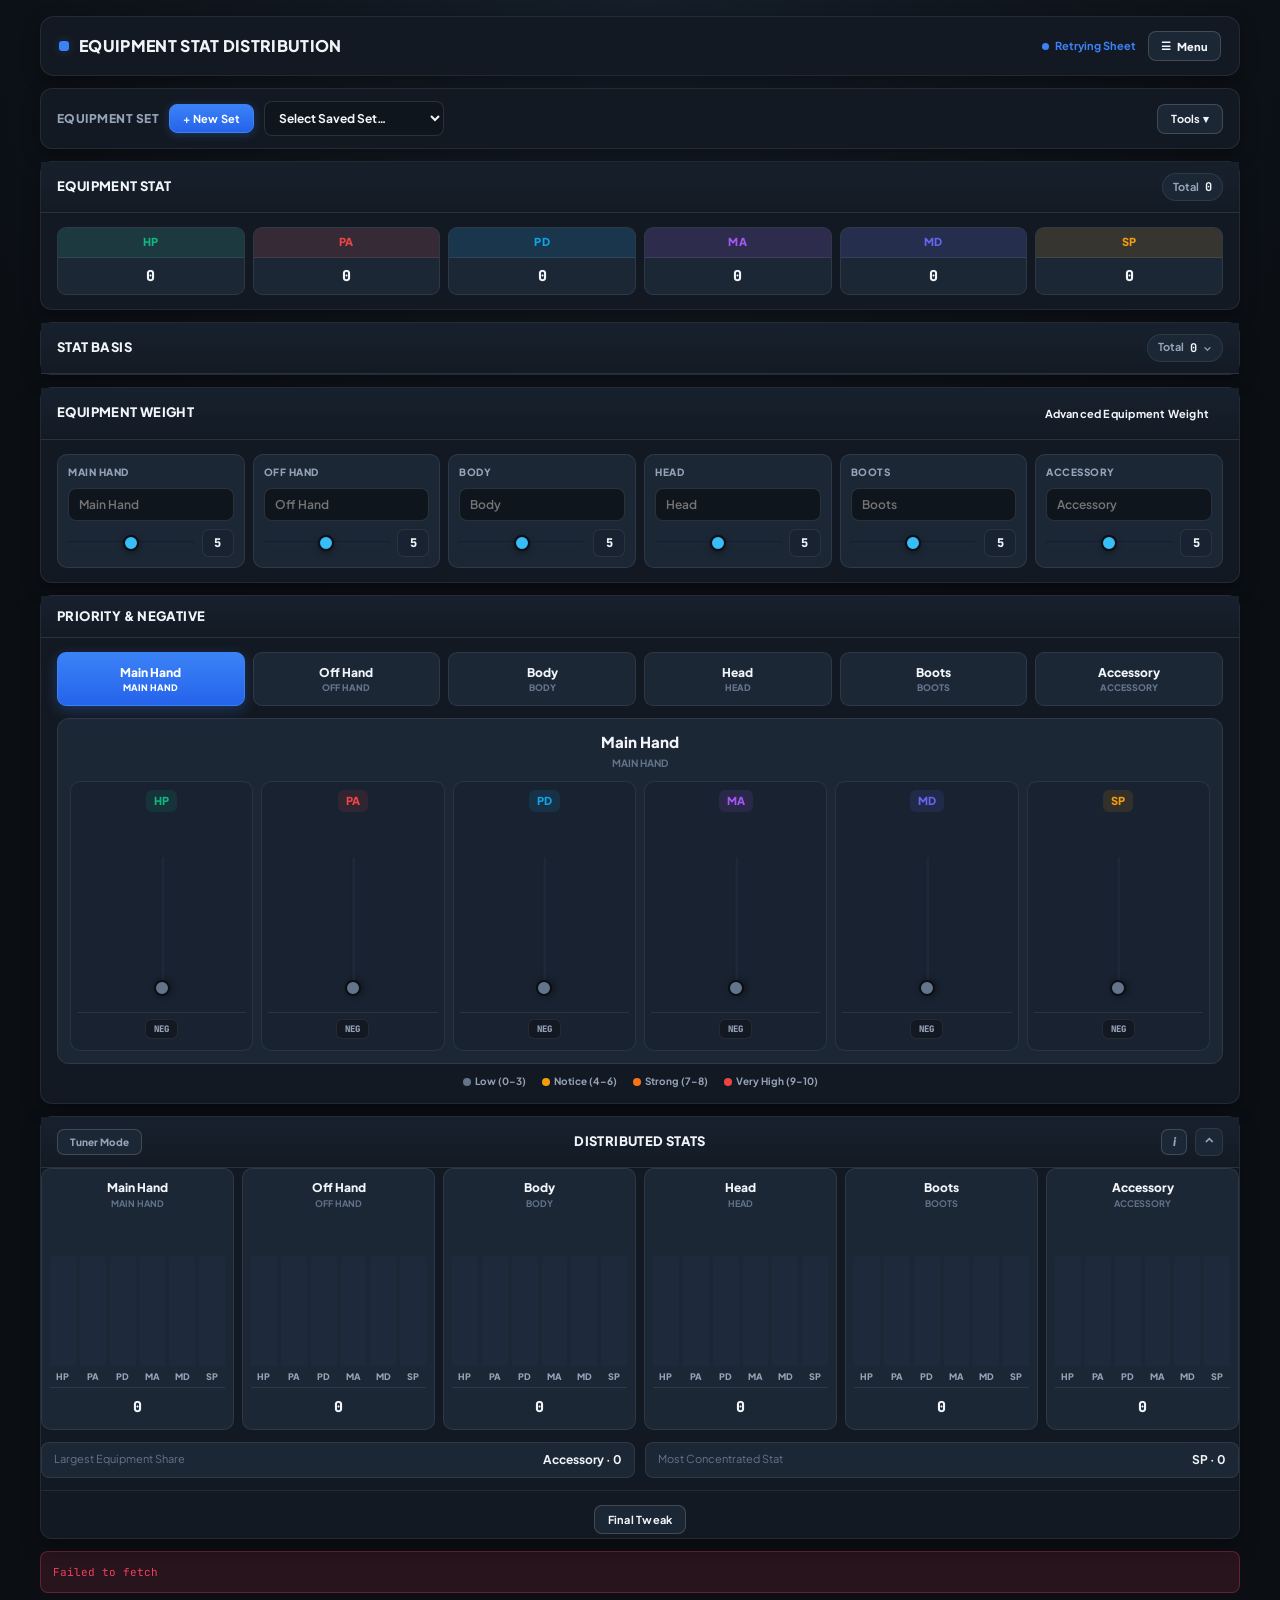
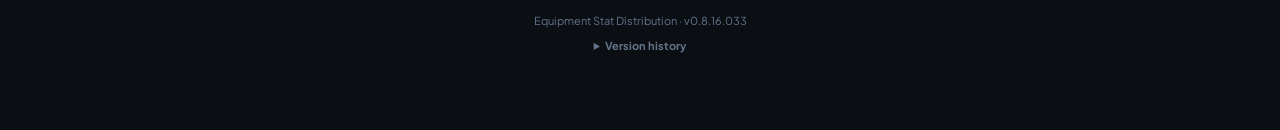
==== commit bfe7fd96: "Update Equipment Stat Distribution to v0.8.16.033" ====
--- a/equipment-stats.html
+++ b/equipment-stats.html
@@ -1,2084 +1,4484 @@
-<!--
-================================================================================
-EQUIPMENT STAT DISTRIBUTION — SOURCE MAP
-Version: v0.8.16
-
-PURPOSE
-  A single-file UI for building, comparing, saving, loading, and finalizing
-  equipment-stat distributions.
-
-IDENTITY CONTRACT — DO NOT BREAK
-  • state.currentRecordId = hidden stable identity for an existing saved draft.
-  • Test Name + Equipment Set Name = human-readable lookup pair.
-  • Save reuses currentRecordId when one is loaded.
-  • Advanced tools may load/delete by exact Record ID.
-  • Finalized Equipment remains linked to its source Record ID.
-
-MAIN UI FLOW
-  1. Test / Equipment Set
-  2. Stat Basis
-  3. Equipment Weight
-  4. Priority & Negative
-  5. Comparison Viewer
-  6. Finalized Equipment
-  7. Advanced / Debug
-
-CALCULATION FLOW
-  Stat Basis → Equipment Weight → Priority → Negative → Set 5 → Set 6
-
-MAINTENANCE RULE
-  Keep element IDs, state keys, action names, and backend payload fields stable
-  unless the Google Apps Script is updated at the same time.
-
-This CLEAN SOURCE build changes readability/comments only. Functional JavaScript,
-DOM IDs, storage identity, and backend identity are intentionally preserved.
-================================================================================
--->
-<!doctype html>
-<html lang="en">
-<head>
-<meta charset="utf-8">
-<meta name="viewport" content="width=device-width,initial-scale=1">
-<title>Equipment Stat Distribution v 0.8.16.032 GSHEET TEST</title>
-<link rel="stylesheet" href="css/equipment-stats.css">
-</head>
-<body>
-<div class="wrap">
-  <!-- ===== APP HEADER / SYSTEM STATUS ===== -->
-<div class="app-head">
-    <div class="app-title"><h1>Equipment Stat Distribution</h1></div>
-    <div class="system-head">
-      <span id="cloudStatus" class="status compact-status">Google Sheet paused · local UI test</span>
-      <button class="menu-trigger" id="mainMenuBtn" type="button" aria-label="Open main menu">☰ <span>Menu</span></button>
-    </div>
-  </div>
-
-  <!-- ===== 1. TEST / EQUIPMENT SET RECORD CONTROLS ===== -->
-<section class="panel record-panel">
-    <div class="record-hero">
-      <div class="record-commandbar equipment-set-commandbar">
-        <div class="equipment-set-primary">
-          <strong class="equipment-set-label">Equipment Set</strong>
-          <button class="btn primary" id="newSetBtn" type="button">+ New Set</button>
-          <select id="savedSetSelect" class="saved-set-select" aria-label="Select Saved Set">
-            <option value="">Select Saved Set…</option>
-          </select>
-        </div>
-        <!-- Backward-compatible hidden identity fields. They are kept synchronized
-             to one canonical Equipment Set name so existing backend contracts survive. -->
-        <input id="recordName" type="hidden" value="">
-        <input id="equipmentSetName" type="hidden" value="">
-        <div class="record-tools-wrap">
-          <button class="btn workspace-tools-btn" id="workspaceToolsBtn" type="button" aria-expanded="false">Tools ▾</button>
-          <div class="workspace-tools-popover hidden" id="workspaceToolsPopover">
-            <button class="btn" id="loadSelectedSetBtn" type="button">Load</button>
-            <button id="resetBtn" class="btn ghost" type="button">Reset</button>
-          </div>
-        </div>
-      </div>
-    </div>
-  </section>
-
-  <div class="focus-mode-toolbar">
-    <div class="focus-dock hidden" id="focusDock">
-      <button type="button" class="focus-dock-btn focus-show-all" id="focusShowAllBtn">Show All</button>
-      <button type="button" class="focus-dock-btn active" data-focus-target="basis">Basis</button>
-      <button type="button" class="focus-dock-btn" data-focus-target="weight">Weight<span class="focus-status-dot hidden" id="weightTuningStatusDot" aria-hidden="true"></span></button>
-      <button type="button" class="focus-dock-btn" data-focus-target="priority">Priority</button>
-      <button type="button" class="focus-dock-btn" data-focus-target="stats">Stats</button>
-      <button type="button" class="focus-dock-btn" data-focus-target="tuner">Final Balancing<span class="focus-status-dot hidden" id="tunerStatusDot" aria-hidden="true"></span></button>
-      <div class="focus-global-save">
-        <span class="tool-save-state" id="focusGlobalSaveState">Saved</span>
-        <button type="button" class="btn primary" id="focusFinalizeBtn">Finalize Equipment</button>
-      </div>
-    </div>
-  </div>
-
-
-  <section class="panel workspace-panel" id="panelBasis" data-focus-panel="basis">
-    <!-- ===== 2. STAT BASIS ===== -->
-<div class="panel-head stat-basis-head"><h2>Stat Basis</h2><span class="basis-total-inline">Total <b id="basisTotalInline">0</b></span></div>
-    <div class="panel-body">
-      <div id="basisGrid" class="basis-grid"></div>
-    </div>
-  </section>
-
-  <section class="panel workspace-panel" id="panelWeight" data-focus-panel="weight">
-    <!-- ===== 3. EQUIPMENT WEIGHT ===== -->
-    <div class="panel-head weight-panel-head">
-      <h2>Equipment Weight</h2>
-      <button class="btn ghost advanced-weight-toggle" id="advancedWeightToggle" type="button" aria-expanded="false">Advanced Equipment Weight</button>
-    </div>
-    <div class="panel-body">
-      <div id="weightCards" class="weight-cards"></div>
-
-      <div class="equipment-budget-advanced hidden" id="equipmentBudgetAdvanced">
-        <div class="advanced-weight-summary">
-          <div><span>Available Points</span><strong id="equipmentBudgetPoints">0</strong></div>
-          <div><span>Baseline</span><strong id="equipmentBudgetBaseline">0</strong></div>
-          <div><span>Assigned</span><strong id="equipmentBudgetAssigned">0</strong></div>
-          <button class="btn ghost" id="resetEquipmentBudgetBtn" type="button">Reset</button>
-        </div>
-        <div class="tool-save-state subsystem-save-note" id="equipmentBudgetSaveState">Changes finalize with Equipment Set</div>
-        <div class="equipment-budget-picker" id="equipmentBudgetPicker"></div>
-        <div class="equipment-budget-stack">
-          <div class="equipment-budget-focus" id="equipmentBudgetFocus"></div>
-          <div class="equipment-budget-slider-card" id="equipmentBudgetSliderCard"></div>
-          <div class="equipment-budget-context-card">
-            <div class="equipment-budget-context advanced-equipment-context" id="equipmentBudgetContext"></div>
-          </div>
-        </div>
-      </div>
-    </div>
-  </section>
-
-  <section class="panel workspace-panel" id="panelPriority" data-focus-panel="priority">
-    <!-- ===== 4. PRIORITY & NEGATIVE ===== -->
-<div class="panel-head"><h2>Priority & Negative</h2></div>
-    <div class="panel-body">
-      <div id="equipmentPicker" class="equipment-picker"></div>
-      <div id="verticalPriority" class="vertical-priority"></div>
-      <div class="priority-scale">
-        <span><i class="scale-dot" style="background:#eceff1"></i>low</span>
-        <span><i class="scale-dot" style="background:#f6df73"></i>notice</span>
-        <span><i class="scale-dot" style="background:#ef9b3d"></i>strong</span>
-        <span><i class="scale-dot" style="background:#e24a3f"></i>very high</span>
-      </div>
-    </div>
-  </section>
-
-  <section class="panel comparison-panel workspace-panel" id="comparisonPanel" data-focus-panel="stats">
-    <div class="panel-head">
-      <!-- ===== 5. COMPARISON VIEWER ===== -->
-      <div class="comparison-tuner-slot">
-        <input id="refineToggle" type="checkbox" class="hidden">
-        <button class="tuner-btn" id="tunerBtn" type="button" aria-pressed="false">Tuner</button>
-      </div>
-      <h2 class="comparison-title">Distributed Stats</h2>
-      <div class="comparison-head-actions">
-        <button class="comparison-info" id="comparisonInfoBtn" type="button"
-          title="Detailed Comparison is available from the Main Menu."
-          aria-label="Open Detailed Comparison">i</button>
-        <button class="comparison-collapse" id="comparisonCollapseBtn" type="button" aria-expanded="true" title="Collapse Comparison Viewer">⌃</button>
-      </div>
-    </div>
-    <div id="comparisonBody">
-      <div id="viewer" class="viewer"></div>
-      <div class="comparison-finalize comparison-final-actions">
-        <button class="btn final-tweak-toggle" id="finalTweakBtn" type="button" aria-pressed="false">Final Tweak</button>
-        <!-- Kept as an internal compatibility target; the only visible persistent
-             action is Finalize Equipment in Final Balancing / Focus Mode. -->
-        <button class="btn primary finalize-main hidden" id="finalizeBtn" type="button">Finalize Distribution</button>
-      </div>
-    </div>
-  </section>
-<section class="panel workspace-panel tuner-focus-panel" id="panelTuner" data-focus-panel="tuner">
-    <div class="panel-head tuner-panel-head">
-      <h2>Final Balancing</h2>
-      <div class="global-finalize-cluster">
-        <span class="tool-save-state" id="globalSaveState">Saved</span>
-        <button class="btn primary tuner-finalize-btn" id="tunerFinalizeBtn" type="button">Finalize Equipment</button>
-      </div>
-    </div>
-    <div class="panel-body">
-      <div class="tuner-actions tuner-actions-swapped">
-        <div class="tuner-points-summary"><span>Available Points</span><strong id="tunerAvailablePoints">0</strong></div>
-        <div class="tuner-action-tools">
-          <span class="tool-save-state subsystem-save-note" id="tunerSaveState">Changes finalize with Equipment Set</span>
-          <button class="btn ghost" id="resetTunerBtn" type="button">Reset</button>
-        </div>
-      </div>
-      <div class="tuner-equipment-picker" id="tunerEquipmentPicker"></div>
-      <div id="tunerFocus"></div>
-      <div class="advanced-context-label">Other Equipment</div>
-      <div class="tuner-context-grid" id="tunerContext"></div>
-    </div>
-  </section>
-  <div class="compare-popover hidden" id="comparePopover"><div class="compare-popover-card" role="dialog" aria-modal="true">
-    <div class="compare-popover-head"><div><strong id="comparePopTitle">Equipment</strong><div class="small" id="comparePopSlot"></div></div><button class="icon-btn" id="comparePopClose" type="button">×</button></div>
-    <div id="comparePopBody"></div></div></div>
-  <!-- ===== 7A. ADVANCED RECORD / DEBUG DRAWER ===== -->
-<section class="advanced-drawer hidden" id="advancedDrawer">
-    <div class="advanced-drawer-head"><div><strong>Maintenance Tools</strong><div class="small">Record recovery, deletion, backend diagnostics, and exact-draft tools.</div></div><button class="icon-btn" id="advancedClose" type="button">×</button></div>
-    <div class="advanced-drawer-body">
-      <div class="advanced-group"><details open><summary>Draft Management</summary><div class="advanced-group-body">
-        <div class="advanced-load-row"><select id="draftSelect" class="draft-select"><option value="">Choose saved draft…</option></select><button class="btn" id="loadSelectedBtn">Load Selected Draft</button><button class="btn danger" id="deleteDraftBtn">Delete Test</button></div>
-      </div></details></div>
-      <div class="advanced-group"><details><summary>Record Info & Debug</summary><div class="advanced-group-body">
-        <div class="debug-grid"><div><b>Hidden Record ID</b><span id="dbgRecordId">—</span></div><div><b>Test Name</b><span id="dbgRecordName">—</span></div><div><b>Equipment Set</b><span id="dbgSetName">—</span></div><div><b>Last Saved</b><span id="dbgSavedAt">—</span></div><div><b>Loaded Version</b><span id="dbgVersion">—</span></div></div>
-      </div></details></div>
-      <div class="advanced-group"><details open><summary>System Diagnostics</summary><div class="advanced-group-body">
-        <div class="debug-grid system-debug-grid">
-          <div><b>Frontend Build</b><span id="dbgBuildVersion">—</span></div>
-          <div><b>Backend Contract</b><span id="dbgBackendVersion">—</span></div>
-          <div><b>Page Protocol</b><span id="dbgProtocol">—</span></div>
-          <div><b>Asset Registry</b><span id="dbgAssetStatus">—</span></div>
-          <div><b>Assets Loaded</b><span id="dbgAssetCount">—</span></div>
-          <div><b>Finalized Sets</b><span id="dbgFinalizedCount">—</span></div>
-          <div><b>Focus State</b><span id="dbgFocusState">—</span></div>
-          <div><b>Local Storage</b><span id="dbgStorageState">—</span></div>
-        </div>
-        <div class="debug-paths">
-          <div><b>Page URL / Path</b><code id="dbgPageUrl">—</code></div>
-          <div><b>Google Sheet Endpoint</b><code id="dbgSheetPath">—</code></div>
-          <div><b>Asset Registry Path</b><code id="dbgAssetPath">—</code></div>
-          <div><b>Loaded Asset IDs</b><code id="dbgAssetIds">—</code></div>
-          <div><b>Last Runtime Error</b><code id="dbgLastError">None</code></div>
-        </div>
-        <div class="debug-actions">
-          <button class="btn" id="refreshDebugBtn" type="button">Refresh Debug</button>
-          <button class="btn" id="copyDebugBtn" type="button">Copy Debug Report</button>
-          <span class="small" id="debugCopyStatus"></span>
-        </div>
-      </div></details></div>
-      <div class="advanced-group"><details><summary>Sheet Sync</summary><div class="advanced-group-body small">Use these tools only when troubleshooting saved records or Google Sheet sync.</div></details></div>
-    </div>
-  </section>
-
-  <div class="main-menu-scrim hidden" id="mainMenuScrim"></div>
-  <aside class="main-menu hidden" id="mainMenu" aria-label="Main menu">
-    <div class="main-menu-head">
-      <div><strong>Main Menu</strong><div class="small">Equipment Stat Distribution</div></div>
-      <button class="icon-btn" id="mainMenuClose" type="button" aria-label="Close main menu">×</button>
-    </div>
-    <nav class="main-menu-nav">
-      <button type="button" data-menu-page="workspace">Workspace</button>
-      <button type="button" data-menu-page="finalized">Finalized Equipment</button>
-      <button class="menu-item" id="menuFocusModeBtn" type="button">Focus Mode</button>
-      <button type="button" data-menu-page="comparison">Detailed Comparison</button>
-      <button type="button" data-menu-page="advanced">Advanced</button>
-      <button type="button" data-menu-page="settings">Settings</button>
-    </nav>
-    <button class="menu-version-link" id="advancedToggle" type="button" title="Maintenance tools">v0.8.16</button>
-  </aside>
-
-  <div class="menu-page-overlay hidden" id="menuPageOverlay">
-    <section class="menu-page-shell">
-      <div class="menu-page-head">
-        <button class="btn ghost" id="menuPageBack" type="button">← Menu</button>
-        <h2 id="menuPageTitle">Menu</h2>
-        <button class="icon-btn" id="menuPageClose" type="button" aria-label="Close">×</button>
-      </div>
-
-      <div class="menu-page hidden" id="menuPageFinalized">
-        <!-- ===== 6. FINALIZED EQUIPMENT ===== -->
-<section class="panel finalized-panel">
-    <div class="panel-head"><h2>Finalized Equipment</h2><div><span id="finalizedStatus" class="status">No finalized data loaded</span> <button class="refresh-btn icon-only" id="refreshFinalBtn" type="button" title="Refresh information" aria-label="Refresh information"><span>↻</span></button></div></div>
-    <div class="panel-body">
-      <div id="finalizedList" class="finalized-list">
-        <div class="small">Finalize a distribution to build the approved equipment library.</div>
-      </div>
-    </div>
-  </section>
-
-
-
-      </div>
-
-      <div class="menu-page hidden" id="menuPageComparison">
-        <section class="panel detailed-comparison-panel">
-          <div class="panel-head"><h2>Detailed Comparison</h2></div>
-          <div class="panel-body">
-            <div class="detail-compare-controls">
-              <label>Set A
-                <select id="detailSetA">
-                  <option value="set1">Set 1</option><option value="set2" selected>Set 2</option>
-                  <option value="set3">Set 3</option><option value="set4">Set 4</option>
-                  <option value="set5">Set 5</option><option value="set6">Set 6</option>
-                </select>
-              </label>
-              <span class="detail-vs">vs</span>
-              <label>Set B
-                <select id="detailSetB">
-                  <option value="set1">Set 1</option><option value="set2">Set 2</option>
-                  <option value="set3">Set 3</option><option value="set4">Set 4</option>
-                  <option value="set5" selected>Set 5</option><option value="set6">Set 6</option>
-                </select>
-              </label>
-            </div>
-<div id="detailComparisonOutput"></div>
-          </div>
-        </section>
-      </div>
-
-      <div class="menu-page hidden" id="menuPageAdvanced">
-        <!-- ===== 7B. ADVANCED CALCULATION / LEGACY INSPECTION ===== -->
-<details class="panel advanced" id="advanced">
-    <summary>Advanced</summary>
-    <div class="panel-body"><div class="legacy-tabs" id="legacyTabs">
-        <button class="btn active" data-legacy="audit">Rounding Audit</button>
-        <button class="btn" data-legacy="formula">Formula Notes</button>
-      </div>
-      <div class="legacy-hidden-calculations hidden" aria-hidden="true">
-        <button data-legacy="set1"></button><button data-legacy="set2"></button><button data-legacy="set3"></button>
-        <button data-legacy="set4"></button><button data-legacy="set5"></button><button data-legacy="set6"></button>
-      </div>
-      <div id="legacy-set1" class="legacy-pane"><div class="table-wrap"><table id="tableSet1" class="result-table"></table></div></div>
-      <div id="legacy-set2" class="legacy-pane"><div class="table-wrap"><table id="tableSet2" class="result-table"></table></div></div>
-      <div id="legacy-set3" class="legacy-pane"><div class="table-wrap"><table id="tableSet3" class="result-table"></table></div></div>
-      <div id="legacy-set4" class="legacy-pane"><div class="table-wrap"><table id="tableSet4" class="result-table"></table></div></div>
-      <div id="legacy-set5" class="legacy-pane"><div class="table-wrap"><table id="tableSet5" class="result-table"></table></div></div>
-      <div id="legacy-set6" class="legacy-pane"><div class="table-wrap"><table id="tableSet6" class="result-table"></table></div></div>
-      <div id="legacy-audit" class="legacy-pane active"><div class="table-wrap"><table id="auditTable" class="result-table audit-table"></table></div></div>
-      <div id="legacy-formula" class="legacy-pane">
-        <div class="grid2">
-          <div class="summary-card"><b>Set 5 — Base Distribution</b><span class="small">Positive pool = Stat Basis + returned negatives. Equipment Weight splits the pool. Priority then splits each equipment budget among its active stats. Negative values are applied after allocation.</span></div>
-          <div class="summary-card"><b>Set 6 — Refined Set 5</b><span class="small">Keeps Set 5 equipment budgets. Within each equipment, the priority share is blended with a basis-aware anchor, then an extreme single-stat concentration is softly capped before negatives are applied.</span></div>
-        </div>
-      </div>
-    </div>
-  </details>
-
-
-      </div>
-
-      <div class="menu-page hidden" id="menuPageSettings">
-        <section class="panel settings-panel">
-          <div class="panel-head"><h2>Settings</h2></div>
-          <div class="panel-body">
-            <div class="settings-group">
-              <div><strong>Theme</strong><div class="small">Choose how the workspace looks. Your choice is saved on this device.</div></div>
-              <div class="theme-options" id="themeOptions">
-                <label class="theme-option"><input type="radio" name="appTheme" value="default"> <span><b>Default Theme</b><small>Clean neutral interface</small></span></label>
-                <label class="theme-option"><input type="radio" name="appTheme" value="parchment"> <span><b>Parchment Theme</b><small>Drafting workbench with grid-paper texture</small></span></label>
-              </div>
-            </div>
-          </div>
-        </section>
-      </div>
-    </section>
-  </div>
-
-  <div id="errorBox" class="error hidden"></div>
-
-  <!-- ===== VERSION / FOOTER ===== -->
-<div class="footer">
-    <div>Equipment Stat Destribution · v0.8.16</div>
-    <details class="version-history">
-      <summary>Version history</summary>
-      <div style="padding-top:6px;line-height:1.55">
-        <b>v0.8.16.032 GSHEET TEST</b> — Pre-publication integration test build: re-enabled the preserved Google Sheet / Apps Script connection without changing its endpoint. Advanced Equipment Weight .031 layout/colors and Final Balancing remain unchanged. This build is for end-to-end save/load testing before publication.<br>
-        <b>v0.8.16.031 TEST</b> — Advanced Equipment Weight color adjustment: set #fcfaf5 on the active-equipment card, slider card, inactive/compact equipment-card backgrounds, and the Available Points, Baseline, and Assigned summary slots. Layout, graph behavior, sliders, Final Balancing, and dormant Google Sheet state unchanged.<br>
-        <b>v0.8.16.030 TEST</b> — Advanced Equipment Weight color-polish pass only: active graph card, slider card, five-equipment card, and compact equipment cards now inherit the existing panel/ink/line theme variables; plotting areas remain transparent; stat bar colors and all geometry/logic are unchanged. Google Sheet remains dormant for local UI testing.<br>
-        <b>v0.8.16.029 TEST</b> — Hotfix for Advanced Equipment Weight .028: repaired the runtime ReferenceError by restoring baseline/assigned totals to the existing sumObj state calculation; active and compact graphs now render from equipmentBudgetRows so Advanced Weight changes are reflected correctly. Three-card layout, transparent bar plots, enlarged values, shared baseline, slider-only card, five compact graphs, Final Balancing, and dormant Google Sheet state preserved.<br>
-        <b>v0.8.16.028 TEST</b> — Advanced Equipment Weight rebuilt into three explicit cards: active equipment graph, slider-only card, and five compact equipment graphs. Active graph bar background boxes removed; values enlarged and moved above bars; one baseline added under all six bars. Compact graph values enlarged for readability. Final Balancing left unchanged from the approved .023/.027 path. Google Sheet remains dormant for local UI testing.<br>
-        <b>v0.8.16.017 TEST</b> — Local-only: Final Balancing slider rebuilt directly from the working Negative slider structure; Priority, Negative, regular Equipment Weight, and Advanced Equipment Weight remain untouched. Added a dedicated mid-width Final Balancing breakpoint to drop the graph below PNG + Stats before overlap occurs. Google Sheet remains dormant.<br>
-        <b>v0.8.16.012 TEST</b> — Local-only iteration: repaired Advanced Equipment Weight toggle; compacted Saved Set selector; removed duplicate external set-name display; Final Balancing now uses controls-left / tuner-art-middle / graph-right on desktop; mobile keeps art-first vertical flow; active graph underline removed; slider track movement made visually explicit; Focus Mode shows only its dock Finalize Equipment action.<br>
-        <b>v0.8.16.011</b> — Unified Equipment Set workflow: New Set + Saved Set selector, one Finalize Equipment save action, Advanced Weight collapsed inactive equipment with larger active graph, Final Balancing three-column layout, focus-mode finalize action, selected-stat underline removed, and user-facing “Destribution” typo corrected to “Distribution”.<br>
-        <b>v0.8.16.010</b> — Finalized Equipment stability/debug patch: preserves View/Edit state across async artwork rerenders, prevents action-button bubbling, keeps the Finalized Equipment menu header from following scroll, and adds detailed System Diagnostics plus Copy Debug Report under the secret version button.<br>
-        <b>v0.8.16.009</b> — Final Balancing workflow: renamed Tuner to Final Balancing; Distributed Stats now uses Save + Final Tweak actions; Final Balancing stays hidden in Show All until Final Tweak is opened, while Focus Mode can still open Final Balancing directly; existing Finalize Equipment action remains inside Final Balancing.<br>
-        <b>v0.8.16.008</b> — Show All Tuner fix: Tuner now renders fully whenever Focus Mode is off, instead of showing only its header/action shell; leaving Focus Mode immediately restores the full Tuner workspace below Distributed Stats.<br>
-        <b>v0.8.16.007</b> — Focus/Tuner UI patch: restored Show All as the leftmost Focus navigation button while keeping Focus Mode in the Main Menu; moved Finalize Equipment from below the graph to the upper-left Tuner action row; strengthened Priority selected-equipment styling to prevent white-on-white active cards.<br>
-        <b>v0.8.16.006</b> — Workflow/UX patch: Focus Mode toggle moved into Menu; Show All places Tuner after Distributed Stats; added Finalize Equipment inside Tuner above stat controls; fixed selected-equipment active contrast; NEG fields accept direct keyboard entry and automatically convert positive whole numbers to negative values within 0 to -10.<br>
-        <b>v0.8.16.005</b> — Finalize/save contract patch: cloud records now send backend version v0.8.15 while keeping frontend v0.8.16 separately, preventing the new UI version from breaking the unchanged Google Apps Script finalize contract; added clearer finalize diagnostics.<br>
-        <b>v0.8.16.004</b> — Annotated Tuner layout patch: restored the Focus toolbar to its normal document position instead of sticky-follow behavior; moved the active equipment artwork to the left-side workspace; moved Available Points above the graph; pushed and squeezed the six-stat graph into the right-side workspace while retaining its tall bar presentation.<br>
-        <b>v0.8.16.003</b> — Tuner layout patch: moved the standing active-equipment artwork inward, compressed the artwork + graph workbench into the center, and narrowed the six-stat graph while preserving its vertical height.<br>
-        <b>v0.8.16.002</b> — Tuner visual cleanup: removed the visible artwork card while preserving its layout space; removed gray graph-track backgrounds and borders so only the solid stat-colored bars remain; tightened artwork-to-graph spacing and kept a subtle active-stat indicator without recreating card boxes.<br>
-        <b>v0.8.16.001</b> — Tuner artwork patch: active equipment now uses a dedicated standing/vertical tunerArtwork asset beside the live six-stat graph; removed the tiny Tuner thumbnail; HTML now loads the permanent GitHub equipment registry at runtime with a safe built-in fallback. Finalized Equipment continues to use masterArtwork.<br>
-        <b>v0.8.16</b> — Equipment artwork foundation: connected the HTML to the permanent GitHub equipment asset structure; Finalized Equipment now includes landscape artwork showcase cards with safe No Artwork fallbacks and stat summaries; Tuner shows a small active-equipment thumbnail; image support remains optional so equipment without art continues to work normally. Frontend version advances to v0.8.16 while the unchanged Google Sheet backend contract remains v0.8.15.<br>
-        <b>v0.8.15.008</b> — HTML patch: Tuner graph pushed further inward and made taller; Google Sheet health check now retries before reporting failure and distinguishes a browser connection issue from a backend/version problem. Core backend version remains v0.8.15.<br>
-        <b>v0.8.15.007</b> — Tuner graph patch: one number per stat above the graph; positive value shown when present, otherwise negative value, otherwise 0; removed separate NEG line; graph narrowed and made taller.<br>
-        <b>v0.8.15.006</b> — Tuner graph patch: moved negative values above their bars so NEG stays visually attached to the stat instead of sitting below the graph.<br>
-        <b>v0.8.15.005</b> — Tuner graph proportion patch: narrowed and pushed further into the center, with additional vertical height for clearer stat movement.<br>
-        <b>v0.8.15</b> — Tuner polish: one active stat slider, five compact number-only stats, and a fixed six-stat live graph. The current equipment graph is now narrower, centered, and taller to make stat movement easier to read without dominating the workspace.<br>
-        <b>v0.8.14</b> — Focus Mode introduced and tested smooth; workspace dock for Basis, Weight, Priority, Stats, and Tuner; VS-only Detailed Comparison; Tools popup layering corrected; selected equipment in Priority & Negative now has a strong active-state highlight.<br>
-        <b>v0.8.13</b> — publish/mobile polish: Main Menu architecture, workspace Tools menu, Finalized Equipment moved out of the workspace, self-contained Detailed Comparison, simplified Advanced, Settings with modular Default/Parchment themes, collapsible Comparison Viewer, responsive workbench styling, and maintained record/backend identity.<br>
-        <b>v0.8.12</b> — centered workspace and comparison/finalized alignment stabilization.<br>
-        <b>v0.8.11</b> — UI cleanup experiments.<br>
-        <b>v0.8.10</b> — name-pair loading and maintenance record tools.<br>
-        <b>v0.8.01</b> — vertical priority editor and finalized records.<br>
-        <b>v0.8.00</b> — Set 5 and Set 6 workflow.
-      </div>
-    </details>
-  </div>
-</div>
-
-<script src="js/equipment-utils.js"></script>
-<script src="js/equipment-assets.js"></script>
-<script src="js/equipment-diagnostics.js"></script>
-<script>
-
-"use strict";
-
-/*
-===============================================================================
-JAVASCRIPT ARCHITECTURE
-
-A. CONSTANTS / STATE
-   slots, stats, color maps, backend URL, local-storage key, VERSION, state
-
-B. CORE HELPERS
-   q(), clamp(), fmt(), esc(), safe(), normalization / access helpers
-
-C. CALCULATION ENGINE
-   Set calculations, budgets, matrices, recalc()
-
-D. UI BUILD / RENDER
-   Stat Basis, Equipment Weight, Priority & Negative, Comparison Viewer
-
-E. LOCAL IDENTITY / STORAGE
-   saveLocal(), load local state, state.currentRecordId
-
-F. GOOGLE SHEETS RECORD LIFECYCLE
-   health check
-   Save               → saveRecord
-   Load by names      → loadByNames
-   Load exact record  → loadRecordById
-   Delete draft       → deleteDraft
-   Finalize           → finalizeRecord
-   Edit finalized     → updateFinalizedNames
-   Delete finalized   → deleteFinalized
-
-G. FINALIZED EQUIPMENT
-   list, view, snapshot, edit/delete controls
-
-H. EVENT BINDING
-   bind()
-
-IMPORTANT:
-   currentRecordId is the stable identity. Do not replace it with visible names.
-===============================================================================
-*/
-
-const slots=["Main Hand","Off Hand","Body","Head","Boots","Accessory"];
-const stats=["HP","PA","PD","MA","MD","SP"];
-const statColors={HP:"#43a047",PA:"#e53935",PD:"#64b5f6",MA:"#8e44ad",MD:"#5c6bc0",SP:"#f2c94c"};
-const statBg={HP:"hp-bg",PA:"pa-bg",PD:"pd-bg",MA:"ma-bg",MD:"md-bg",SP:"sp-bg"};
-// LOCAL UI TEST ONLY — restore after HTML approval.
-const SAVED_GOOGLE_SHEET_API="https://script.google.com/macros/s/AKfycby3J_-GaiSv_dyaq0XnIJt-7BX2nI9UKTTt-9nnmZ12nR6tPwcsjKaxmtDLEb1jAZuo/exec";
-const GSHEET_ENABLED=true;
-const GOOGLE_SHEET_API=GSHEET_ENABLED?SAVED_GOOGLE_SHEET_API:"";
-const STORAGE_KEY="equipmentStatDestribution_v0800";
-const VERSION="0.8.16";
-const BUILD_VERSION="0.8.16.032 GSHEET TEST";
-const BACKEND_VERSION="0.8.15";
-
-function q(id){return document.getElementById(id)}
-function clamp(v,a,b){return Math.max(a,Math.min(b,v))}
-function fmt(v){
-  v=Number(v)||0;
-  return Math.abs(v-Math.round(v))<1e-9?String(Math.round(v)):v.toFixed(2);
-}
-function totalBasis(){return stats.reduce((a,s)=>a+(Number(state.basis[s])||0),0)}
-function totalNegative(){return Object.values(state.negative).reduce((a,v)=>a+(Number(v)||0),0)}
-function positiveTarget(){return totalBasis()-totalNegative()} // negative is negative
-function p(sl,st){return clamp(Math.round(Number(state.priority[sl+"|"+st])||0),0,10)}
-function neg(sl,st){return clamp(Math.round(Number(state.negative[sl+"|"+st])||0),-10,0)}
-
-function normalizeNegativeInputValue(raw){
-  if(raw===""||raw===null||raw===undefined)return 0;
-  let v=Number(raw);
-  if(!Number.isFinite(v))return 0;
-  v=Math.round(v);
-  if(v>0)v=-v;
-  return clamp(v,-10,0);
-}
-
-function ew(sl){return clamp(Math.round(Number(state.equipment[sl]?.weight)||0),0,10)}
-function eqName(sl){return (state.equipment[sl]?.name||"").trim()||sl}
-function key(sl,st){return sl+"|"+st}
-
-function allocateExact(items,total){
-  total=Math.max(0,Math.round(Number(total)||0));
-  const valid=items.map((x,i)=>({...x,_i:i,weight:Math.max(0,Number(x.weight)||0)}));
-  const sum=valid.reduce((a,x)=>a+x.weight,0);
-  if(sum<=0) return valid.map(x=>({...x,ideal:0,rem:0,final:0}));
-  const ideals=valid.map(x=>total*x.weight/sum);
-  const floors=ideals.map(Math.floor);
-  let left=total-floors.reduce((a,b)=>a+b,0);
-  const order=ideals.map((v,i)=>({i,rem:v-floors[i],w:valid[i].weight}))
-    .sort((a,b)=>b.rem-a.rem||b.w-a.w||a.i-b.i);
-  for(let k=0;k<left;k++)floors[order[k%order.length].i]++;
-  return valid.map((x,i)=>({...x,ideal:ideals[i],rem:ideals[i]-Math.floor(ideals[i]),final:floors[i]}));
-}
-
-function completeRows(rows){
-  const map=new Map((rows||[]).map(r=>[key(r.slot,r.stat),r]));
-  return slots.flatMap(sl=>stats.map(st=>{
-    const r=map.get(key(sl,st));
-    return r?{...r}:{slot:sl,stat:st,weight:p(sl,st),ideal:0,rem:0,positive:0,final:0};
-  }));
-}
-function applyNegatives(rows){
-  return completeRows(rows).map(r=>{
-    const n=neg(r.slot,r.stat);
-    const positive=Number(r.positive??r.final??0)||0;
-    return {...r,positive,negative:n,final:positive+n};
-  });
-}
-function matrix(rows){
-  const m={};slots.forEach(sl=>{m[sl]={};stats.forEach(st=>m[sl][st]={slot:sl,stat:st,positive:0,negative:neg(sl,st),final:neg(sl,st),weight:p(sl,st)})});
-  (rows||[]).forEach(r=>{if(m[r.slot]&&m[r.slot][r.stat])m[r.slot][r.stat]={...m[r.slot][r.stat],...r}});
-  return m;
-}
-
-/* SET 1: stat budgets, missing stat budget rolls over globally */
-function calcSet1(){
-  const B=state.basis;
-  const negByStat=Object.fromEntries(stats.map(st=>[st,slots.reduce((a,sl)=>a+neg(sl,st),0)]));
-  const rows=[];let rollover=0;
-  stats.forEach(st=>{
-    const target=Math.max(0,Math.round((Number(B[st])||0)-negByStat[st]));
-    const items=slots.map(sl=>({slot:sl,stat:st,weight:p(sl,st)}));
-    if(items.some(x=>x.weight>0)){
-      allocateExact(items,target).forEach(r=>rows.push({...r,positive:r.final}));
-    }else{
-      rollover+=target;
-      items.forEach(r=>rows.push({...r,ideal:0,rem:0,positive:0,final:0}));
-    }
-  });
-  if(rollover>0){
-    const active=slots.flatMap(sl=>stats.filter(st=>p(sl,st)>0).map(st=>({slot:sl,stat:st,weight:p(sl,st)})));
-    const extra=allocateExact(active,rollover);
-    const ex=new Map(extra.map(r=>[key(r.slot,r.stat),r.final]));
-    rows.forEach(r=>r.positive=(r.positive||0)+(ex.get(key(r.slot,r.stat))||0));
-  }
-  return applyNegatives(rows);
-}
-/* SET 2: one global priority pool */
-function calcSet2(){
-  const active=slots.flatMap(sl=>stats.filter(st=>p(sl,st)>0).map(st=>({slot:sl,stat:st,weight:p(sl,st)})));
-  const alloc=allocateExact(active,positiveTarget()).map(r=>({...r,positive:r.final}));
-  return applyNegatives(alloc);
-}
-/* SET 3: 50/50 Set1-positive and Set2-positive blend */
-function calcSet3(){
-  const a=matrix(calcSet1()),b=matrix(calcSet2());
-  const items=[];
-  slots.forEach(sl=>stats.forEach(st=>{
-    const av=Math.max(0,a[sl][st].positive||0),bv=Math.max(0,b[sl][st].positive||0);
-    items.push({slot:sl,stat:st,weight:(av+bv)/2});
-  }));
-  const alloc=allocateExact(items,positiveTarget()).map(r=>({...r,positive:r.final}));
-  return applyNegatives(alloc);
-}
-/* SET 4: priority anchored by stat basis */
-function calcSet4(){
-  const B=state.basis;
-  const activeCount=Object.fromEntries(stats.map(st=>[st,Math.max(1,slots.filter(sl=>p(sl,st)>0).length)]));
-  const active=slots.flatMap(sl=>stats.filter(st=>p(sl,st)>0).map(st=>({
-    slot:sl,stat:st,weight:p(sl,st)*((Number(B[st])||0)/activeCount[st])
-  })));
-  const alloc=allocateExact(active,positiveTarget()).map(r=>({...r,positive:r.final}));
-  return applyNegatives(alloc);
-}
-
-/* SET 5: Equipment Weight -> Equipment Budget -> Stat Priority */
-function calcSet5(){
-  const activeSlots=slots.filter(sl=>ew(sl)>0&&stats.some(st=>p(sl,st)>0));
-  const out=[];
-  const eqBudgets={};slots.forEach(sl=>eqBudgets[sl]=0);
-  if(!activeSlots.length){
-    results.equipmentBudgets=eqBudgets;
-    return applyNegatives([]);
-  }
-  const eqAlloc=allocateExact(activeSlots.map(sl=>({slot:sl,weight:ew(sl)})),positiveTarget());
-  eqAlloc.forEach(eq=>{
-    eqBudgets[eq.slot]=eq.final;
-    const activeStats=stats.filter(st=>p(eq.slot,st)>0);
-    const stAlloc=allocateExact(activeStats.map(st=>({slot:eq.slot,stat:st,weight:p(eq.slot,st)})),eq.final);
-    stAlloc.forEach(r=>out.push({...r,positive:r.final}));
-  });
-  results.equipmentBudgets=eqBudgets;
-  return applyNegatives(out);
-}
-
-/* Set 6: Set 5 refinement.
-   1) Preserve Set 5 equipment budgets exactly.
-   2) Blend raw priority shares with basis-aware shares (75/25).
-   3) Soft-cap one stat at 60% of the equipment positive budget when >=2 active stats.
-   4) Apply negatives after positive allocation.
-*/
-function calcSet6(){
-  const B=state.basis,totalB=Math.max(1,totalBasis());
-  const eqBudgets=results.equipmentBudgets||{};
-  const out=[];
-  slots.forEach(sl=>{
-    const budget=Math.max(0,Math.round(Number(eqBudgets[sl])||0));
-    const active=stats.filter(st=>p(sl,st)>0);
-    if(!budget||!active.length)return;
-    const rawSum=active.reduce((a,st)=>a+p(sl,st),0);
-    const anchorWeights=active.map(st=>p(sl,st)*Math.sqrt(Math.max(.0001,(Number(B[st])||0)/totalB)));
-    const anchorSum=anchorWeights.reduce((a,b)=>a+b,0)||1;
-    let shares=active.map((st,i)=>({
-      st,
-      share:.75*(p(sl,st)/rawSum)+.25*(anchorWeights[i]/anchorSum)
-    }));
-    if(active.length>=2){
-      let top=shares.reduce((best,x)=>x.share>best.share?x:best,shares[0]);
-      if(top.share>.60){
-        const excess=top.share-.60;top.share=.60;
-        const others=shares.filter(x=>x!==top);
-        const os=others.reduce((a,x)=>a+x.share,0)||1;
-        others.forEach(x=>x.share+=excess*(x.share/os));
-      }
-    }
-    const refined=allocateExact(shares.map(x=>({slot:sl,stat:x.st,weight:x.share})),budget);
-    refined.forEach(r=>out.push({...r,positive:r.final}));
-  });
-  return applyNegatives(out);
-}
-
-
-/* ---------- CALCULATION / RECALCULATION PIPELINE ---------- */
-function recalc(allLegacy=false){
-  try{
-    results.set5=calcSet5();
-    results.set6=calcSet6();
-    if(allLegacy){
-      results.set1=calcSet1();results.set2=calcSet2();results.set3=calcSet3();results.set4=calcSet4();
-      renderAdvanced();
-      renderAudit();
-    }
-    renderWeightBudgets();
-    ensureEquipmentBudgetState();
-    ensureStatTunerState();
-    if(equipmentBudgetState.open)renderEquipmentBudgetAdvanced();
-    if((focusModeActive&&focusPanel==="tuner")||(!focusModeActive&&finalTweakOpen))renderStatTuner();
-    updateDualStatus();
-    renderViewer();
-    if(q("menuPageOverlay")&&!q("menuPageOverlay").classList.contains("hidden")&&!q("menuPageComparison").classList.contains("hidden"))renderDetailedComparison();
-    saveLocal();
-  }catch(err){showError(err)}
-}
-
-/* UI BUILD */
-
-/* ---------- UI BUILDERS ---------- */
-function buildBasis(){
-  q("basisGrid").innerHTML=stats.map(st=>`
-    <div class="basis-cell">
-      <div class="lab ${statBg[st]}">${st}</div>
-      <input id="b_${st}" type="number" min="0" step="1" value="${state.basis[st]||""}">
-    </div>`).join("");
-  if(q("basisTotalInline"))q("basisTotalInline").textContent=fmt(totalBasis());
-  stats.forEach(st=>q("b_"+st).addEventListener("input",e=>{state.basis[st]=Math.max(0,Number(e.target.value)||0);if(q("basisTotalInline"))q("basisTotalInline").textContent=fmt(totalBasis());scheduleRecalc()}));
-}
-function buildWeights(){
-  q("weightCards").innerHTML=slots.map(sl=>`
-    <div class="weight-card" data-advanced-weight-slot="${sl}">
-      <div class="slot-label">${sl}</div>
-      <input class="eq-name" id="name_${safe(sl)}" type="text" placeholder="${sl}" value="${esc(state.equipment[sl].name||"")}">
-      <div class="weight-row"><input class="weight-range" id="weight_${safe(sl)}" type="range" min="0" max="10" step="1" value="${ew(sl)}"><div id="weightNum_${safe(sl)}" class="level-num">${ew(sl)||"—"}</div></div>
-      <button class="advanced-weight-inline" id="advancedWeightInline_${safe(sl)}" type="button">BASE</button>
-    </div>`).join("");
-  slots.forEach(sl=>{
-    q("name_"+safe(sl)).addEventListener("input",e=>{state.equipment[sl].name=e.target.value;renderViewer();buildPriority();saveLocal()});
-    q("advancedWeightInline_"+safe(sl))?.addEventListener("click",()=>{
-      if(!equipmentBudgetState.open)return;
-      equipmentBudgetState.activeSlot=sl;
-      renderEquipmentBudgetAdvanced();
-    });
-    q("weight_"+safe(sl)).addEventListener("input",e=>{
-      state.equipment[sl].weight=Number(e.target.value)||0;
-      q("weightNum_"+safe(sl)).textContent=ew(sl)||"—";
-      scheduleRecalc();
-    });
-  });
-}
-function levelColor(v){
-  v=clamp(Number(v)||0,0,10);
-  if(v<=3)return "#eceff1";
-  if(v<=6)return "#f6df73";
-  if(v<=8)return "#ef9b3d";
-  return "#e24a3f";
-}
-function buildPriority(){
-  const active=slots.includes(state.activePrioritySlot)?state.activePrioritySlot:"Main Hand";
-  state.activePrioritySlot=active;
-  q("equipmentPicker").innerHTML=slots.map(sl=>`
-    <button type="button" class="equipment-pick ${sl===active?"active":""}" data-priority-slot="${sl}">
-      <div class="slot">${sl}</div>
-      <div class="name">${esc(eqName(sl))}</div>
-    </button>`).join("");
-  q("equipmentPicker").querySelectorAll("[data-priority-slot]").forEach(btn=>btn.addEventListener("click",()=>{
-    state.activePrioritySlot=btn.dataset.prioritySlot;
-    buildPriority();
-    saveLocal();
-  }));
-  renderPriorityEditor();
-}
-function renderPriorityEditor(){
-  const sl=state.activePrioritySlot;
-  q("verticalPriority").innerHTML=`
-    <div class="vertical-editor-title compact-selected"><strong>${esc(eqName(sl))}</strong><span>${sl}</span></div>
-    <div class="vertical-stats">
-      ${stats.map(st=>{
-        const v=p(sl,st),n=neg(sl,st),c=levelColor(v);
-        return `<div class="priority-pod ${v>=9?"high":""}" id="pod_${safe(sl)}_${st}" data-priority="${v}" style="--level:${c};--priority:${v}">
-          <div class="stat-name ${statBg[st]}">${st}</div>
-          <div class="level-value" id="pv_${safe(sl)}_${st}">${v||""}</div>
-          <div class="v-slider-shell">
-            <input class="v-slider" id="p_${safe(sl)}_${st}" type="range" min="0" max="10" step="1" value="${v}" style="--level:${c};--priority:${v}" aria-label="${st} priority">
-          </div>
-          <div class="neg-wrap">
-            <button class="neg-chip ${n<0?"has-value":""}" id="negchip_${safe(sl)}_${st}" type="button" aria-expanded="false">NEG${n<0?` ${n}`:""}</button>
-            <input class="neg-input hidden" id="n_${safe(sl)}_${st}" type="number" min="-10" max="0" step="1" value="${n||0}" aria-label="${st} negative" data-neg-key="${key(sl,st)}">
-          </div>
-        </div>`;
-      }).join("")}
-    </div>`;
-  stats.forEach(st=>{
-    q(`p_${safe(sl)}_${st}`).addEventListener("input",e=>{
-      state.priority[key(sl,st)]=clamp(Math.round(Number(e.target.value)||0),0,10);
-      const v=p(sl,st),c=levelColor(v),pod=q(`pod_${safe(sl)}_${st}`);
-      q(`pv_${safe(sl)}_${st}`).textContent=v||"";
-      e.target.style.setProperty("--level",c);
-      e.target.style.setProperty("--priority",v);
-      pod.style.setProperty("--level",c);
-      pod.style.setProperty("--priority",v);
-      pod.dataset.priority=String(v);
-      pod.classList.toggle("high",v>=9);
-      scheduleRecalc();
-    });
-    const negInput=q(`n_${safe(sl)}_${st}`),negChip=q(`negchip_${safe(sl)}_${st}`);
-    negChip.addEventListener("click",()=>{
-      const opening=negInput.classList.contains("hidden");
-      negInput.classList.toggle("hidden",!opening);
-      negChip.setAttribute("aria-expanded",String(opening));
-      if(opening){negInput.focus();negInput.select()}
-    });
-    negInput.addEventListener("input",e=>{
-      state.negative[key(sl,st)]=normalizeNegativeInputValue(e.target.value);
-      e.target.value=state.negative[key(sl,st)];
-      const nv=state.negative[key(sl,st)];
-      negChip.textContent=nv<0?`NEG ${nv}`:"NEG";
-      negChip.classList.toggle("has-value",nv<0);
-      scheduleRecalc();
-    });
-    negInput.addEventListener("blur",()=>{
-      negInput.classList.add("hidden");
-      negChip.setAttribute("aria-expanded","false");
-    });
-  });
-}
-function renderWeightBudgets(){
-  slots.forEach(sl=>{const el=q("weightBudget_"+safe(sl));if(el)el.innerHTML=`Receives <b>${fmt(results.equipmentBudgets?.[sl]||0)}</b>`});
-}
-function safe(s){return s.replace(/[^a-z0-9]/gi,"_")}
-function esc(s){return String(s??"").replace(/[&<>"']/g,c=>({"&":"&amp;","<":"&lt;",">":"&gt;",'"':"&quot;","'":"&#39;"}[c]))}
-
-/* viewer */
-function currentRows(){return state.refined?results.set6:results.set5}
-function viewerLabel(){return state.refined?"Set 6 · Refined":"Set 5 · Base"}
-
-/* ---------- COMPARISON VIEWER ---------- */
-function renderViewer(){
-  const rows=currentRows(),m=matrix(rows);
-  document.querySelectorAll("#viewMode button").forEach(b=>b.classList.toggle("active",b.dataset.mode===state.viewMode));
-  q("refineToggle").checked=state.refined;
-  q("tunerBtn")?.classList.toggle("active",!!state.refined);q("tunerBtn")?.setAttribute("aria-pressed",String(!!state.refined));
-  if(state.viewMode==="focus")return renderFocus();
-  const maxPos=Math.max(1,...rows.map(r=>Math.max(0,Number(r.positive)||0)));
-  q("viewer").innerHTML=`
-    <div class="equip-row">
-      ${slots.map(sl=>equipmentCard(sl,m[sl],maxPos,true)).join("")}
-    </div>
-    ${summaryHTML(rows)}
-  `;
-  q("viewer").querySelectorAll("[data-focus]").forEach(el=>el.addEventListener("click",()=>openComparePopover(el.dataset.focus)));
-}
-function equipmentCard(sl,row,maxPos,clickable){
-  const total=stats.reduce((a,st)=>a+(Number(row[st].final)||0),0);
-  const budget=results.equipmentBudgets?.[sl]||0;
-  return `<div class="equip-card ${clickable?"clickable":""}" ${clickable?`data-focus="${sl}"`:""}>
-    <div class="equip-title">${esc(eqName(sl))}</div>
-    <div class="equip-sub">${sl}</div>
-    <div class="stat-bars">${stats.map(st=>{
-      const r=row[st],pos=Math.max(0,Number(r.positive)||0),n=Number(r.negative)||0;
-      return `<div class="stat-col">
-        <div class="vals"><div class="neg-val">${n<0?fmt(n):""}</div><div class="pos-val">${pos>0?fmt(r.final):""}</div></div>
-        <div class="stat-track"><div class="stat-fill" style="height:${pos/maxPos*100}%;background:${statColors[st]}"></div></div>
-        <div class="stat-lab">${st}</div>
-      </div>`;
-    }).join("")}</div>
-    <div class="equip-total">${fmt(total)}</div>
-
-  </div>`;
-}
-function renderFocus(){
-  const rows=currentRows(),m=matrix(rows),sl=state.focusSlot;
-  const maxPos=Math.max(1,...rows.map(r=>Math.max(0,Number(r.positive)||0)));
-  q("viewer").innerHTML=`<div class="flex" style="margin-bottom:8px"><button class="btn" id="showAllBtn">Show All</button><strong>${esc(eqName(sl))}</strong><span class="small">${viewerLabel()}</span></div>
-    <div class="focus-layout">
-      <div class="focus-main">${equipmentCard(sl,m[sl],maxPos,false)}</div>
-      <div><div class="focus-mini">${slots.filter(x=>x!==sl).map(x=>`<div class="mini-card" data-mini="${x}"><b>${esc(eqName(x))}</b><div class="small">${x}</div><div>${fmt(stats.reduce((a,st)=>a+(m[x][st].final||0),0))}</div></div>`).join("")}</div>
-      ${focusCompareHTML(sl)}</div>
-    </div>`;
-  q("showAllBtn").onclick=()=>{state.viewMode="full";renderViewer()};
-  q("viewer").querySelectorAll("[data-mini]").forEach(el=>el.addEventListener("click",()=>{state.focusSlot=el.dataset.mini;renderViewer()}));
-}
-function focusCompareHTML(sl){
-  const a=matrix(results.set5)[sl],b=matrix(results.set6)[sl];
-  return `<div class="summary-card" style="margin-top:10px"><b>Set 5 → Set 6</b>
-    <div class="delta-grid" style="margin-top:6px">${stats.map(st=>{
-      const d=(b[st].final||0)-(a[st].final||0);
-      return `<div><div class="small">${st}</div><strong class="${d>0?"delta plus":d<0?"delta minus":"delta zero"}">${d>0?"+":""}${fmt(d)}</strong></div>`;
-    }).join("")}</div></div>`;
-}
-function compareRows(){const v=q("compareTo")?.value||"";return v==="set2"?(results.set2||[]):v==="set5"?(results.set5||[]):v==="set6"?(results.set6||[]):[]}
-function compareLabel(){const v=q("compareTo")?.value||"";return v==="set2"?"Original · Set 2":v==="set5"?"Set 5 · Base":v==="set6"?"Set 6 · Refined":""}
-function openComparePopover(sl){
-  const cur=matrix(currentRows())[sl];
-  const maxVal=Math.max(1,...stats.map(st=>Math.max(0,Number(cur[st]?.final)||0)));
-  const colors={HP:"#3fa34d",PA:"#e33b36",PD:"#55afe4",MA:"#74329b",MD:"#7f91c8",SP:"#e5ad24"};
-  q("comparePopTitle").textContent=eqName(sl);
-  q("comparePopSlot").textContent=sl;
-  q("comparePopBody").innerHTML=`<div class="compare-pop-grid">
-    <div class="compare-allocation-card">
-      <div class="popup-section-title">Priority</div>
-      <div class="popup-priority-grid">${stats.map(st=>`<div class="popup-priority-stat">
-        <b>${st}</b>
-        <div class="popup-priority-num">${p(sl,st)}</div>
-        <input class="popup-slider" type="range" min="0" max="10" value="${p(sl,st)}" disabled>
-        <div class="popup-neg">${neg(sl,st)?`NEG ${neg(sl,st)}`:""}</div>
-      </div>`).join("")}</div>
-      <div class="popup-weight"><span>Equipment Weight</span><strong>${fmt(ew(sl))}</strong></div>
-    </div>
-    <div class="compare-result-card">
-      <div class="popup-section-title">Stat Distribution</div>
-      <div class="popup-result-bars">${stats.map(st=>{
-        const v=Number(cur[st]?.final)||0;
-        const pct=Math.max(0,Math.min(100,(Math.max(0,v)/maxVal)*100));
-        return `<div class="popup-result-stat">
-          <div class="popup-result-value">${fmt(v)}</div>
-          <div class="popup-bar-track"><div class="popup-bar-fill" style="height:${pct}%;background:${colors[st]}"></div></div>
-          <div class="popup-result-label">${st}</div>
-        </div>`;
-      }).join("")}</div>
-      <div class="popup-total">${fmt(stats.reduce((a,st)=>a+(Number(cur[st]?.final)||0),0))}</div>
-    </div>
-  </div>`;
-  q("comparePopover").classList.remove("hidden")
-}
-function closeComparePopover(){q("comparePopover")?.classList.add("hidden")}
-function renderDifference(){
-  const other=compareRows();if(!other.length)return;
-  const a=matrix(other),b=matrix(currentRows());
-  q("viewer").innerHTML=`<div class="compare-caption">Current ${viewerLabel()} compared with ${compareLabel()}</div><div class="equip-row">${slots.map(sl=>`<div class="equip-card clickable" data-focus="${sl}"><div class="equip-title">${esc(eqName(sl))}</div><div class="equip-sub">${sl}</div><div class="delta-grid compare-deltas">${stats.map(st=>{const d=(b[sl][st].final||0)-(a[sl][st].final||0);return `<div class="delta-card ${statBg[st]}"><div class="small">${st}</div><div class="delta ${d>0?"plus":d<0?"minus":"zero"}">${d>0?"+":""}${fmt(d)}</div></div>`}).join("")}</div></div>`).join("")}</div>`;
-  q("viewer").querySelectorAll("[data-focus]").forEach(el=>el.addEventListener("click",()=>openComparePopover(el.dataset.focus)))
-}
-function summaryHTML(rows){
-  const totals=Object.fromEntries(slots.map(sl=>[sl,rows.filter(r=>r.slot===sl).reduce((a,r)=>a+(Number(r.final)||0),0)]));
-  const largest=slots.reduce((best,sl)=>totals[sl]>(totals[best]||-Infinity)?sl:best,slots[0]);
-  const statTotals=Object.fromEntries(stats.map(st=>[st,rows.filter(r=>r.stat===st).reduce((a,r)=>a+(Number(r.final)||0),0)]));
-  const concentrated=stats.reduce((best,st)=>statTotals[st]>(statTotals[best]||-Infinity)?st:best,stats[0]);
-  return `<div class="summary-strip summary-two">
-    <div class="summary-card"><span class="small">Largest Equipment Share</span><b>${esc(eqName(largest))} · ${fmt(totals[largest])}</b></div>
-    <div class="summary-card"><span class="small">Most Concentrated Stat</span><b>${concentrated} · ${fmt(statTotals[concentrated])}</b></div>
-  </div>`;
-}
-
-/* advanced */
-function resultTable(rows){
-  const m=matrix(rows);
-  let h=`<tr><th class="name">Equipment</th>${stats.map(st=>`<th class="${statBg[st]}">${st}</th>`).join("")}<th>Total</th></tr>`;
-  slots.forEach(sl=>{
-    const t=stats.reduce((a,st)=>a+(m[sl][st].final||0),0);
-    h+=`<tr><td class="name">${esc(eqName(sl))}<div class="small">${sl}</div></td>${stats.map(st=>`<td>${m[sl][st].final?fmt(m[sl][st].final):""}</td>`).join("")}<td><b>${fmt(t)}</b></td></tr>`;
-  });
-  h+=`<tr><th class="name">TOTAL</th>${stats.map(st=>`<th>${fmt(rows.filter(r=>r.stat===st).reduce((a,r)=>a+(r.final||0),0))}</th>`).join("")}<th>${fmt(rows.reduce((a,r)=>a+(r.final||0),0))}</th></tr>`;
-  return h;
-}
-function renderAdvanced(){
-  [["tableSet1",results.set1],["tableSet2",results.set2],["tableSet3",results.set3],["tableSet4",results.set4],["tableSet5",results.set5],["tableSet6",results.set6]].forEach(([id,rows])=>q(id).innerHTML=resultTable(rows));
-}
-function renderAudit(){
-  const sets=[["Set 1",results.set1],["Set 2",results.set2],["Set 3",results.set3],["Set 4",results.set4],["Set 5",results.set5],["Set 6",results.set6]];
-  let h="<tr><th>Set</th><th>Equipment</th><th>Stat</th><th>Priority</th><th>Ideal Positive</th><th>Negative</th><th>Final</th></tr>";
-  sets.forEach(([name,rows])=>rows.forEach(r=>{
-    if((r.positive||0)!==0||r.negative!==0)h+=`<tr><td>${name}</td><td>${esc(eqName(r.slot))}</td><td>${r.stat}</td><td>${p(r.slot,r.stat)}</td><td>${fmt(r.ideal??r.positive??0)}</td><td>${r.negative?fmt(r.negative):""}</td><td>${fmt(r.final)}</td></tr>`;
-  }));
-  q("auditTable").innerHTML=h;
-}
-
-/* local */
-
-/* ---------- LOCAL STORAGE / HIDDEN RECORD IDENTITY ---------- */
-function saveLocal(){
-  try{
-    const rn=q("recordName"), sn=q("equipmentSetName");
-    if(rn) state.recordName=rn.value;
-    if(sn) state.equipmentSetName=sn.value;
-    localStorage.setItem(STORAGE_KEY,JSON.stringify(state));
-    return true;
-  }catch(e){
-    console.warn("Local autosave unavailable:",e);
-    return false;
-  }
-}
-function loadLocal(){
-  try{
-    const raw=localStorage.getItem(STORAGE_KEY);if(!raw)return;
-    const x=JSON.parse(raw);
-    if(x&&x.basis){state={...state,...x};slots.forEach(sl=>{state.equipment[sl]=state.equipment[sl]||{name:"",weight:5}})}
-  }catch(e){}
-}
-
-/* cloud */
-function payload(){
-  state.recordName=q("recordName").value.trim();
-  state.equipmentSetName=q("equipmentSetName").value.trim();
-  return {
-    version:BACKEND_VERSION,frontendVersion:VERSION,savedAt:new Date().toISOString(),recordId:state.currentRecordId||"",
-    recordName:state.recordName,equipmentSetName:state.equipmentSetName,
-    basis:state.basis,equipment:state.equipment,priority:state.priority,negative:state.negative,
-    results:[
-      {set:"Set 5",rows:results.set5},
-      {set:"Set 6",rows:results.set6}
-    ]
-  };
-}
-
-let savedDrafts=[];
-
-function updateDebug(record=null){
-  const r=record||{};
-  const set=(id,val)=>{const el=q(id);if(el)el.textContent=(val===undefined||val===null||val==="")?"—":String(val)};
-  set("dbgRecordId",state.currentRecordId||r.recordId);
-  set("dbgRecordName",q("recordName")?.value||r.recordName);
-  set("dbgSetName",q("equipmentSetName")?.value||r.equipmentSetName);
-  set("dbgSavedAt",r.savedAt||state.lastSavedAt);
-  set("dbgVersion",r.frontendVersion?`${r.frontendVersion} · backend ${r.version||BACKEND_VERSION}`:(r.version||VERSION));
-}
-function canonicalSetName(record={}){
-  return String(record.equipmentSetName||record.recordName||"").trim();
-}
-function syncCanonicalSetIdentity(name){
-  const clean=String(name||"").trim();
-  state.recordName=clean;
-  state.equipmentSetName=clean;
-  const rn=q("recordName"),sn=q("equipmentSetName");
-  if(rn)rn.value=clean;
-  if(sn)sn.value=clean;
-  // The saved-set selector itself is the only visible set-name display.
-}
-function renderSavedSetSelect(){
-  const el=q("savedSetSelect");if(!el)return;
-  const unique=[],seen=new Set();
-  savedDrafts.forEach(r=>{
-    const id=String(r.recordId||"");
-    if(!id||seen.has(id))return;
-    seen.add(id);unique.push(r);
-  });
-  el.innerHTML='<option value="">Select Saved Set…</option>'+unique.map(r=>
-    `<option value="${esc(r.recordId)}">${esc(canonicalSetName(r)||"Unnamed Set")}</option>`
-  ).join("");
-  if(state.currentRecordId)el.value=state.currentRecordId;
-}
-function renderDraftSelect(){
-  const el=q("draftSelect");
-  if(el){
-    el.innerHTML='<option value="">Saved drafts…</option>'+savedDrafts.map(r=>
-      `<option value="${esc(r.recordId)}">${esc(r.equipmentSetName||"Unnamed")} — ${esc(r.recordName||"")} · ${esc(String(r.recordId||"").slice(-6))}</option>`
-    ).join("");
-    if(state.currentRecordId)el.value=state.currentRecordId;
-  }
-  renderSavedSetSelect();
-}
-async function refreshDraftList(){
-  if(!GSHEET_ENABLED){renderDraftSelect();return}
-  try{
-    const data=await fetchJSON(GOOGLE_SHEET_API+"?action=listRecords&_="+Date.now(),{},20000);
-    if(!data.ok)throw new Error(data.error||"Draft list failed");
-    savedDrafts=data.records||[];
-    renderDraftSelect();
-  }catch(e){console.warn("Draft list unavailable",e)}
-}
-
-async function loadByNames(){
-  const recordName=q("recordName").value.trim(),setName=q("equipmentSetName").value.trim();
-  if(!recordName||!setName){cloud("Enter both names to load",false);return}
-  cloudBusy("Loading");
-  try{
-    const data=await fetchJSON(GOOGLE_SHEET_API+"?action=loadByNames&recordName="+encodeURIComponent(recordName)+"&equipmentSetName="+encodeURIComponent(setName)+"&_="+Date.now(),{},25000);
-    if(!data.ok)throw new Error(data.error||"Load failed");
-    applyRecord(data.record);state.currentRecordId=data.record.recordId||"";state.lastSavedAt=data.record.savedAt||"";
-    saveLocal();updateDebug(data.record);await refreshDraftList();cloud("Loaded",true);
-  }catch(e){const msg=String(e.message||e);cloud(msg.includes("No record match")?"No record match":msg.includes("Multiple records")?"Multiple records match":"Load failed",false);if(!msg.includes("No record match")&&!msg.includes("Multiple records"))showError(msg)}
-}
-function toggleAdvanced(force){const el=q("advancedDrawer");if(!el)return;const show=typeof force==="boolean"?force:el.classList.contains("hidden");el.classList.toggle("hidden",!show);if(show){refreshDraftList();updateDebug();updateSystemDiagnostics()}}
-function openInspect(sl){
-  q("inspectTitle").textContent=eqName(sl);q("inspectSlot").textContent=sl+" · "+viewerLabel();
-  q("inspectBody").innerHTML=`<div class="inspect-grid"><div class="inspect-weight"><div class="small">Equipment Weight</div><div class="big">${fmt(Number(state.equipment?.[sl]?.weight??0))}</div><div class="small">Current allocation weight</div></div><div class="inspect-priority"><strong>Priority & Negative</strong><div class="inspect-stat-grid">${stats.map(st=>`<div class="inspect-stat ${statBg[st]}"><b>${st}</b><div>Priority ${p(sl,st)}</div><div>Neg ${neg(sl,st)}</div></div>`).join("")}</div></div></div>`;
-  q("inspectBackdrop").classList.remove("hidden")
-}
-function closeInspect(){q("inspectBackdrop")?.classList.add("hidden")}
-
-async function loadSelectedDraft(){
-  if(!GSHEET_ENABLED){cloud("Google Sheet paused · local UI test",null);return}
-  const id=q("draftSelect")?.value;
-  if(!id){cloud("Choose a saved draft",false);return}
-  cloudBusy("Loading");
-  try{
-    const data=await fetchJSON(GOOGLE_SHEET_API+"?action=loadRecordById&recordId="+encodeURIComponent(id)+"&_="+Date.now(),{},25000);
-    if(!data.ok)throw new Error(data.error||"Load failed");
-    if(!data.record||String(data.record.recordId)!==String(id)){
-      throw new Error("Selected record mismatch. Requested "+id+" but backend returned "+(data.record?.recordId||"none"));
-    }
-    applyRecord(data.record);
-    state.currentRecordId=id;
-    state.lastSavedAt=data.record.savedAt||"";
-    syncCanonicalSetIdentity(canonicalSetName(data.record));
-    saveLocal();updateDebug(data.record);renderDraftSelect();setGlobalSaveState(false);
-    cloud("Loaded: "+(canonicalSetName(data.record)||"Draft"),true);
-  }catch(e){cloud("Load failed",false);showError(e.message||e)}
-}
-async function deleteCurrentDraft(){
-  if(!GSHEET_ENABLED){cloud("Google Sheet paused · local UI test",null);return}
-  const id=state.currentRecordId||q("draftSelect")?.value;
-  if(!id){cloud("No saved draft selected",false);return}
-  const item=savedDrafts.find(x=>String(x.recordId)===String(id));
-  const label=item?.equipmentSetName||q("equipmentSetName")?.value||"this test";
-  if(!confirm(`Delete "${label}" draft and its Record Details?\n\nA finalized copy, if any, will be kept.`))return;
-  cloudBusy("Deleting");
-  try{
-    const data=await fetchJSON(GOOGLE_SHEET_API,{method:"POST",headers:{"Content-Type":"text/plain;charset=utf-8"},
-      body:JSON.stringify({action:"deleteDraft",recordId:id})});
-    if(!data.ok)throw new Error(data.error||"Delete failed");
-    state.currentRecordId="";saveLocal();updateDebug();
-    await refreshDraftList();
-    cloud("Test deleted",true);
-  }catch(e){cloud("Delete failed",false);showError(e.message||e)}
-}
-function newTestIdentity(){
-  state.currentRecordId="";
-  state.lastSavedAt="";
-  saveLocal();renderDraftSelect();updateDebug();
-  cloud("New test ready",true);
-}
-
-
-function hasMeaningfulWorkspaceData(){
-  return totalBasis()>0 || slots.some(sl=>
-    String(state.equipment?.[sl]?.name||"").trim() ||
-    Number(state.equipment?.[sl]?.weight||0)>0
-  );
-}
-function createNewEquipmentSet(){
-  const name=prompt("New Equipment Set name:");
-  if(name===null)return;
-  const clean=String(name).trim();
-  if(!clean){cloud("Enter an Equipment Set name",false);return}
-  if(hasMeaningfulWorkspaceData() && !confirm(`Start "${clean}" as a new set and clear the current workspace?`))return;
-  localStorage.removeItem(STORAGE_KEY);
-  state={
-    currentRecordId:"",lastSavedAt:"",recordName:clean,equipmentSetName:clean,
-    basis:{HP:0,PA:0,PD:0,MA:0,MD:0,SP:0},
-    equipment:{},priority:{},negative:{},viewMode:"full",
-    focusSlot:"Main Hand",refined:false,activePrioritySlot:"Main Hand",finalizeSet:"Set 5"
-  };
-  initState();
-  syncCanonicalSetIdentity(clean);
-  equipmentBudgetState.signature="";
-  statTunerState.signature="";
-  buildAll();recalc(true);renderDraftSelect();updateDebug();
-  markGlobalDirty();
-  cloud(`New set: ${clean}`,true);
-}
-async function loadSelectedEquipmentSet(){
-  if(!GSHEET_ENABLED){cloud("Google Sheet paused · local UI test",null);return}
-  const id=q("savedSetSelect")?.value;
-  if(!id){cloud("Select a saved Equipment Set",false);return}
-  cloudBusy("Loading");
-  try{
-    const data=await fetchJSON(GOOGLE_SHEET_API+"?action=loadRecordById&recordId="+encodeURIComponent(id)+"&_="+Date.now(),{},25000);
-    if(!data.ok)throw new Error(data.error||"Load failed");
-    if(!data.record||String(data.record.recordId)!==String(id))throw new Error("Selected record mismatch");
-    applyRecord(data.record);
-    state.currentRecordId=id;
-    state.lastSavedAt=data.record.savedAt||"";
-    // New UI has one identity. Existing old records are normalized to their
-    // Equipment Set display name on the next Finalize Equipment.
-    syncCanonicalSetIdentity(canonicalSetName(data.record));
-    equipmentBudgetState.signature="";
-    statTunerState.signature="";
-    ensureEquipmentBudgetState();ensureStatTunerState();
-    saveLocal();updateDebug(data.record);renderDraftSelect();
-    setGlobalSaveState(false);
-    cloud("Loaded: "+(canonicalSetName(data.record)||"Equipment Set"),true);
-  }catch(e){cloud("Load failed",false);showError(e.message||e)}
-}
-let globalSaveDirty=false;
-function setGlobalSaveState(dirty){
-  globalSaveDirty=!!dirty;
-  const text=globalSaveDirty?"Unsaved":"Saved";
-  ["globalSaveState","focusGlobalSaveState"].forEach(id=>{
-    const el=q(id);if(!el)return;
-    el.textContent=text;
-    el.classList.toggle("dirty",globalSaveDirty);
-  });
-}
-function markGlobalDirty(){
-  setGlobalSaveState(true);
-}
-
-/* ---------- GOOGLE SHEET: SAVE / LOAD ---------- */
-async function saveCloud(){
-  if(!GSHEET_ENABLED){cloud("Google Sheet paused · local UI test",null);return false}
-  if(!q("recordName").value.trim()){cloud("Enter Test Name",false);q("recordName").focus();return}
-  if(!q("equipmentSetName").value.trim()){cloud("Enter Equipment Set Name",false);q("equipmentSetName").focus();return}
-  recalc(true);
-  cloudBusy("Saving");
-  try{
-    const data=await fetchJSON(GOOGLE_SHEET_API,{
-      method:"POST",
-      headers:{"Content-Type":"text/plain;charset=utf-8"},
-      body:JSON.stringify({action:"saveRecord",record:payload()})
-    });
-    if(!data.ok)throw new Error(data.error||"Save failed");
-    if(data.recordId)state.currentRecordId=data.recordId;
-    state.lastSavedAt=data.savedAt||new Date().toISOString();
-    saveLocal();updateDebug({...data,recordId:state.currentRecordId,savedAt:state.lastSavedAt});
-    await refreshDraftList();
-    cloud(data.updated?"Updated":"Saved",true);
-    await loadFinalizedSets(true);
-    return true;
-  }catch(e){
-    cloud("Save failed",false);
-    showError(e.name==="AbortError"?"Google Sheet save timed out.":e.message||e);
-    return false;
-  }
-}
-async function loadCloud(){
-  if(!GSHEET_ENABLED){cloud("Google Sheet paused · local UI test",null);return false}
-  cloudBusy("Loading");
-  try{
-    const data=await fetchJSON(GOOGLE_SHEET_API+"?action=loadLatestRecord&_="+Date.now(),{},25000);
-    if(!data.ok)throw new Error(data.error||"Load failed");
-    applyRecord(data.record);
-    state.currentRecordId=data.record.recordId||state.currentRecordId||"";
-    state.lastSavedAt=data.record.savedAt||"";
-    saveLocal();updateDebug(data.record);await refreshDraftList();
-    cloud("Loaded: "+(data.record.equipmentSetName||data.record.recordName||"Draft"),true);
-  }catch(e){
-    cloud("Load failed",false);
-    showError(e.name==="AbortError"?"Google Sheet load timed out.":e.message||e);
-  }
-}
-function applyRecord(r){
-  if(!r)return;
-  state.currentRecordId=r.recordId||state.currentRecordId||"";
-  state.recordName=r.recordName||"";state.equipmentSetName=r.equipmentSetName||"";
-  state.basis={...state.basis,...(r.basis||{})};
-  state.equipment={...state.equipment,...(r.equipment||{})};
-  state.priority={...state.priority,...(r.priority||{})};
-  state.negative={...state.negative,...(r.negative||{})};
-  buildAll();recalc(true);
-}
-function cloud(msg,good=null){
-  const el=q("cloudStatus"); if(!el)return;
-  el.textContent=msg;
-  el.className="status "+(good===true?"good":good===false?"bad":"");
-}
-function cloudBusy(msg){
-  const el=q("cloudStatus"); if(!el)return;
-  el.textContent=msg;
-  el.className="status loading";
-}
-async function fetchJSON(url,options={},timeoutMs=25000){
-  const controller=new AbortController();
-  const timer=setTimeout(()=>controller.abort(),timeoutMs);
-  try{
-    const res=await fetch(url,{...options,signal:controller.signal});
-    return await res.json();
-  }finally{clearTimeout(timer)}
-}
-function shortDate(value){
-  if(!value)return "";
-  const d=new Date(value);
-  if(Number.isNaN(d.getTime()))return String(value);
-  return d.toLocaleDateString(undefined,{year:"numeric",month:"short",day:"numeric"});
-}
-
-
-async function checkSheetStatus(){
-  if(!GSHEET_ENABLED){cloud("Google Sheet paused · local UI test",null);return}
-  cloudBusy("Google Sheet Checking");
-  let lastError=null;
-  for(let attempt=1;attempt<=3;attempt++){
-    try{
-      const data=await fetchJSON(
-        GOOGLE_SHEET_API+"?action=health&_="+Date.now()+"&attempt="+attempt,
-        {cache:"no-store"},
-        18000
-      );
-      if(!data||data.ok!==true)throw new Error(data?.error||"Health check returned not ready");
-      if(String(data.version)!==String(BACKEND_VERSION)){
-        cloud("Backend Update Required",false);
-        return;
-      }
-      cloud("Google Sheet Ready",true);
-      return;
-    }catch(e){
-      lastError=e;
-      if(attempt<3){
-        cloudBusy("Google Sheet Retrying");
-        await new Promise(resolve=>setTimeout(resolve,700*attempt));
-      }
-    }
-  }
-  console.warn("Google Sheet health check failed in browser",lastError);
-  cloud("Google Sheet Connection Issue",false);
-}
-
-let finalizedSets=[];
-function selectedFinalRows(){return state.refined?results.set6:results.set5}
-
-/* ---------- GOOGLE SHEET: FINALIZATION ---------- */
-async function finalizeCloud(){
-  if(!GSHEET_ENABLED){cloud("Google Sheet paused · local UI test",null);return false}
-  if(!q("recordName").value.trim()){cloud("Enter Test Name",false);return}
-  if(!q("equipmentSetName").value.trim()){cloud("Enter Equipment Set Name",false);return}
-  recalc(false);
-  cloudBusy("Finalizing");
-  try{
-    const data=await fetchJSON(GOOGLE_SHEET_API,{
-      method:"POST",
-      headers:{"Content-Type":"text/plain;charset=utf-8"},
-      body:JSON.stringify({action:"finalizeRecord",record:payload(),selectedSet:(state.refined?"Set 6":"Set 5")})
-    });
-    if(!data.ok)throw new Error(data.error||"Finalize failed");
-    if(data.recordId){state.currentRecordId=data.recordId;saveLocal();}
-    cloud("Finalized",true);
-    await loadFinalizedSets(true);
-    return true;
-  }catch(e){
-    cloud("Finalize failed",false);
-    console.error("Finalize failed",{
-      error:e,
-      frontendVersion:VERSION,
-      backendVersion:BACKEND_VERSION,
-      recordId:state.currentRecordId||"",
-      recordName:q("recordName")?.value||"",
-      equipmentSetName:q("equipmentSetName")?.value||""
-    });
-    showError(e.name==="AbortError"?"Finalizing timed out.":e.message||e);
-    return false;
-  }
-}
-async function finalizeEquipmentSet(){
-  const name=String(q("equipmentSetName")?.value||state.equipmentSetName||"").trim();
-  if(!name){cloud("Create or load an Equipment Set first",false);return}
-  syncCanonicalSetIdentity(name);
-  // Collapse the old three-save model into one user action while retaining
-  // the existing persistence mechanisms for backward compatibility.
-  saveEquipmentBudget();
-  saveStatTuner();
-  const saved=await saveCloud();
-  if(!saved){markGlobalDirty();return}
-  const finalized=await finalizeCloud();
-  if(finalized){
-    setGlobalSaveState(false);
-    renderDraftSelect();
-  }else{
-    markGlobalDirty();
-  }
-}
-async function loadFinalizedSets(silent=false){
-  const st=q("finalizedStatus");
-  if(!GSHEET_ENABLED){
-    if(st){st.textContent="Google Sheet paused · local UI test";st.className="status";}
-    return;
-  }
-  if(st){st.textContent="Loading";st.className="status loading";}
-  try{
-    const data=await fetchJSON(GOOGLE_SHEET_API+"?action=listFinalizedSets&_="+Date.now(),{},25000);
-    if(!data.ok)throw new Error(data.error||"Load failed");
-    finalizedSets=data.sets||[];
-    renderFinalizedSets();
-    if(st){
-      st.textContent=finalizedSets.length?`${finalizedSets.length} finalized set${finalizedSets.length===1?"":"s"}`:"No finalized sets";
-      st.className="status good";
-    }
-  }catch(e){
-    if(st){st.textContent="Finalized list unavailable";st.className="status bad";}
-    q("finalizedList").innerHTML='<div class="small">Could not load finalized equipment.</div>';
-    if(!silent)showError(e.name==="AbortError"?"Finalized equipment load timed out.":e.message||e);
-  }
-}
-
-/* ---------- FINALIZED EQUIPMENT UI ---------- */
-function renderFinalizedSets(){
-  const list=q("finalizedList");
-  const openCards=new Set(
-    [...(list?.querySelectorAll(".finalized-set.open")||[])].map(card=>String(card.dataset.finalCard||""))
-  );
-  const editingCards=new Set(
-    [...(list?.querySelectorAll(".finalized-set.editing")||[])].map(card=>String(card.dataset.finalCard||""))
-  );
-  if(!finalizedSets.length){
-    list.innerHTML='<div class="small">No finalized equipment sets yet.</div>';
-    updateSystemDiagnostics();
-    return;
-  }
-  list.innerHTML=finalizedSets.map((x,i)=>`
-    <div class="finalized-set" data-final-card="${i}">
-      <div class="finalized-set-head">
-        <div class="set-summary">
-          <strong class="set-name">${esc(x.equipmentSetName||"Unnamed Set")}</strong>
-          <span class="set-tag">${esc(x.selectedSet||"")}</span>
-          <div class="meta">${esc(x.recordName||"")}${x.finalizedAt?` · <span class="date-detail">${esc(shortDate(x.finalizedAt))}</span>`:""}</div>
-        </div>
-        <div class="head-actions">
-          <button class="btn" type="button" data-toggle-final="${i}">View</button>
-          <button class="btn" type="button" data-edit-final="${i}">Edit</button>
-          <button class="btn danger" type="button" data-delete-final="${i}">Delete</button>
-        </div>
-      </div>
-      <div class="finalized-edit">
-        <div class="finalized-edit-grid">
-          <label>Test Name<input type="text" data-edit-record="${i}" value="${esc(x.recordName||"")}"></label>
-          <label>Equipment Set Name<input type="text" data-edit-set="${i}" value="${esc(x.equipmentSetName||"")}"></label>
-          <button class="btn primary" type="button" data-save-final-edit="${i}">Update</button>
-          <button class="btn" type="button" data-cancel-final-edit="${i}">Cancel</button>
-        </div>
-      </div>
-      <details class="final-advanced"><summary>Advanced snapshot</summary>
-        ${(x.snapshot?.equipment||[]).map(s=>`<div class="snapshot-slot"><div><b>${esc(s.equipmentName||s.slot||"")}</b> <span class="small">· Weight ${fmt(s.weight||0)}</span></div><div class="snapshot-row"><span>Priority</span>${stats.map(st=>`<span>${st} ${fmt(s.priority?.[st]||0)}</span>`).join("")}</div><div class="snapshot-row"><span>Negative</span>${stats.map(st=>`<span>${st} ${fmt(s.negative?.[st]||0)}</span>`).join("")}</div></div>`).join("")}
-      </details>
-      <div class="finalized-equipment">
-        <div class="finalized-art-grid">
-          ${(x.equipment||[]).map(e=>finalizedArtworkCard(e)).join("")}
-        </div>
-        <div class="final-stat-matrix-title">Stat Matrix</div>
-        <div class="final-eq-row"><span class="eq">Equipment</span>${stats.map(st=>`<span class="${statBg[st]}"><b>${st}</b></span>`).join("")}</div>
-        ${(x.equipment||[]).map(e=>`<div class="final-eq-row">
-          <span class="eq">${esc(e.equipmentName||e.slot||"")}</span>
-          ${stats.map(st=>Number(e[st])?`<span class="${statBg[st]}">${fmt(e[st])}</span>`:`<span></span>`).join("")}
-        </div>`).join("")}
-      </div>
-    </div>`).join("");
-
-  openCards.forEach(i=>list.querySelector(`[data-final-card="${i}"]`)?.classList.add("open"));
-  editingCards.forEach(i=>list.querySelector(`[data-final-card="${i}"]`)?.classList.add("editing"));
-  list.querySelectorAll("[data-toggle-final]").forEach(btn=>{
-    const card=list.querySelector(`[data-final-card="${btn.dataset.toggleFinal}"]`);
-    if(card?.classList.contains("open"))btn.textContent="Hide";
-  });
-
-  list.querySelectorAll("[data-toggle-final]").forEach(btn=>btn.addEventListener("click",e=>{
-    e.stopPropagation();
-    const card=list.querySelector(`[data-final-card="${btn.dataset.toggleFinal}"]`);
-    card.classList.toggle("open");
-    btn.textContent=card.classList.contains("open")?"Hide":"View";
-    updateSystemDiagnostics();
-  }));
-  list.querySelectorAll("[data-edit-final]").forEach(btn=>btn.addEventListener("click",e=>{
-    e.stopPropagation();
-    const card=list.querySelector(`[data-final-card="${btn.dataset.editFinal}"]`);
-    list.querySelectorAll(".finalized-set.editing").forEach(x=>{if(x!==card)x.classList.remove("editing")});
-    card.classList.add("editing");
-  }));
-  list.querySelectorAll("[data-cancel-final-edit]").forEach(btn=>btn.addEventListener("click",e=>{
-    e.stopPropagation();
-    list.querySelector(`[data-final-card="${btn.dataset.cancelFinalEdit}"]`).classList.remove("editing");
-  }));
-  list.querySelectorAll("[data-save-final-edit]").forEach(btn=>btn.addEventListener("click",e=>{e.stopPropagation();saveFinalizedEdit(Number(btn.dataset.saveFinalEdit))}));
-  list.querySelectorAll("[data-delete-final]").forEach(btn=>btn.addEventListener("click",e=>{e.stopPropagation();deleteFinalizedSet(Number(btn.dataset.deleteFinal))}));
-  updateSystemDiagnostics();
-}
-async function deleteFinalizedSet(index){
-  const item=finalizedSets[index];if(!item)return;
-  if(!confirm(`Delete finalized "${item.equipmentSetName||"Unnamed Set"}"?\n\nThe working draft will be kept.`))return;
-  cloudBusy("Deleting");
-  try{
-    const data=await fetchJSON(GOOGLE_SHEET_API,{method:"POST",headers:{"Content-Type":"text/plain;charset=utf-8"},
-      body:JSON.stringify({action:"deleteFinalized",sourceRecordId:item.sourceRecordId})});
-    if(!data.ok)throw new Error(data.error||"Delete failed");
-    cloud("Finalized set deleted",true);await loadFinalizedSets(true);
-  }catch(e){cloud("Delete failed",false);showError(e.message||e)}
-}
-async function saveFinalizedEdit(index){
-  const item=finalizedSets[index]; if(!item)return;
-  const card=q("finalizedList").querySelector(`[data-final-card="${index}"]`);
-  const newRecord=(card.querySelector(`[data-edit-record="${index}"]`)?.value||"").trim();
-  const newSet=(card.querySelector(`[data-edit-set="${index}"]`)?.value||"").trim();
-  if(!newRecord||!newSet){cloud("Names are required",false);return}
-  cloudBusy("Updating");
-  try{
-    const data=await fetchJSON(GOOGLE_SHEET_API,{
-      method:"POST",
-      headers:{"Content-Type":"text/plain;charset=utf-8"},
-      body:JSON.stringify({
-        action:"updateFinalizedNames",
-        sourceRecordId:item.sourceRecordId,
-        oldEquipmentSetName:item.equipmentSetName,
-        newEquipmentSetName:newSet,
-        newRecordName:newRecord
-      })
-    });
-    if(!data.ok)throw new Error(data.error||"Update failed");
-    cloud("Updated",true);
-    await loadFinalizedSets(true);
-  }catch(e){
-    cloud("Update failed",false);
-    showError(e.name==="AbortError"?"Finalized update timed out.":e.message||e);
-  }
-}
-function updateFinalizeChoice(){
-  if(!q("finalizeChoice"))return;
-  q("finalizeChoice").querySelectorAll("button").forEach(b=>b.classList.toggle("active",b.dataset.finalize===state.finalizeSet));
-}
-
-/* events */
-let timer=null;
-function scheduleRecalc(){clearTimeout(timer);timer=setTimeout(()=>recalc(false),60)}
-
-
-/* ---------- v0.8.13 GIT RELEASE: MENU / THEMES / DETAILED COMPARISON ---------- */
-const UI_PREFS_KEY="equipmentStatDestribution_ui_v0813";
-const THEME_REGISTRY={
-  default:{label:"Default Theme"},
-  parchment:{label:"Parchment Theme"}
-};
-function loadUIPrefs(){
-  try{return JSON.parse(localStorage.getItem(UI_PREFS_KEY)||"{}")}catch(e){return{}}
-}
-function saveUIPrefs(patch){
-  const next={...loadUIPrefs(),...patch};
-  try{localStorage.setItem(UI_PREFS_KEY,JSON.stringify(next))}catch(e){}
-  return next;
-}
-function applyTheme(name){
-  const theme=THEME_REGISTRY[name]?name:"parchment";
-  document.body.dataset.theme=theme;
-  document.querySelectorAll('input[name="appTheme"]').forEach(r=>r.checked=r.value===theme);
-  saveUIPrefs({theme});
-}
-function openMainMenu(){
-  q("mainMenu").classList.remove("hidden");q("mainMenuScrim").classList.remove("hidden");
-}
-function closeMainMenu(){
-  q("mainMenu").classList.add("hidden");q("mainMenuScrim").classList.add("hidden");
-}
-const MENU_PAGES={
-  finalized:{id:"menuPageFinalized",title:"Finalized Equipment"},
-  comparison:{id:"menuPageComparison",title:"Detailed Comparison"},
-  advanced:{id:"menuPageAdvanced",title:"Advanced"},
-  settings:{id:"menuPageSettings",title:"Settings"}
-};
-function openMenuPage(name){
-  if(name==="workspace"){closeMainMenu();closeMenuPage();return}
-  const cfg=MENU_PAGES[name];if(!cfg)return;
-  closeMainMenu();
-  Object.values(MENU_PAGES).forEach(x=>q(x.id)?.classList.add("hidden"));
-  q(cfg.id)?.classList.remove("hidden");
-  q("menuPageTitle").textContent=cfg.title;
-  q("menuPageOverlay").dataset.page=name;
-  q("menuPageOverlay").classList.remove("hidden");
-  if(name==="finalized")loadFinalizedSets(true);
-  if(name==="comparison")renderDetailedComparison();
-}
-function closeMenuPage(){const o=q("menuPageOverlay");if(!o)return;o.classList.add("hidden");delete o.dataset.page}
-function toggleWorkspaceTools(force){
-  const p=q("workspaceToolsPopover"),b=q("workspaceToolsBtn");if(!p||!b)return;
-  const show=typeof force==="boolean"?force:p.classList.contains("hidden");
-  p.classList.toggle("hidden",!show);b.setAttribute("aria-expanded",String(show));
-}
-function setComparisonCollapsed(collapsed,save=true){
-  q("comparisonPanel")?.classList.toggle("collapsed",collapsed);
-  const b=q("comparisonCollapseBtn");
-  if(b){b.setAttribute("aria-expanded",String(!collapsed));b.title=collapsed?"Expand Comparison Viewer":"Collapse Comparison Viewer"}
-  if(save)saveUIPrefs({comparisonCollapsed:collapsed});
-}
-function rowsForSetKey(key){
-  return key==="set1"?results.set1:key==="set2"?results.set2:key==="set3"?results.set3:key==="set4"?results.set4:key==="set5"?results.set5:key==="set6"?results.set6:[];
-}
-function prettySetKey(key){return ({set1:"Set 1",set2:"Set 2",set3:"Set 3",set4:"Set 4",set5:"Set 5",set6:"Set 6"})[key]||key}
-function detailStatTotals(rows){
-  const out=Object.fromEntries(stats.map(st=>[st,0]));
-  rows.forEach(r=>{if(out[r.stat]!==undefined)out[r.stat]+=Number(r.final)||0});
-  return out;
-}
-function renderDetailedComparison(){
-  const aKey=q("detailSetA")?.value||"set2",bKey=q("detailSetB")?.value||"set5";
-  const aRows=rowsForSetKey(aKey),bRows=rowsForSetKey(bKey),out=q("detailComparisonOutput");
-  if(!out)return;
-  if(!aRows.length||!bRows.length){out.innerHTML='<div class="small" style="text-align:center;padding:18px">Recalculate the workspace first to populate both selected sets.</div>';return;}
-  const aM=matrix(aRows),bM=matrix(bRows);
-  const vals=slots.flatMap(sl=>stats.flatMap(st=>[Math.max(0,aM[sl][st].final||0),Math.max(0,bM[sl][st].final||0)]));
-  const maxVal=Math.max(1,...vals);
-  const bars=(m,sl)=>`<div class="detail-single-bars">${stats.map(st=>{const v=Math.max(0,m[sl][st].final||0),pct=v/maxVal*100;return `<div class="detail-single-stat"><div class="detail-set-value">${fmt(v)}</div><div class="detail-set-track"><div class="detail-set-bar stat-${st.toLowerCase()}" style="height:${Math.max(v?7:0,pct)}%"></div></div><div class="detail-stat-name">${st}</div></div>`}).join("")}</div>`;
-  const equipment=(m,sl)=>`<div class="detail-compare-card"><div class="detail-eq-head"><div><b>${esc(eqName(sl))}</b><div class="small">${sl}</div></div></div>${bars(m,sl)}</div>`;
-  out.innerHTML=`<div class="detail-vs-columns"><section class="detail-set-column"><h3>${prettySetKey(aKey)}</h3>${slots.map(sl=>equipment(aM,sl)).join("")}</section><section class="detail-set-column"><h3>${prettySetKey(bKey)}</h3>${slots.map(sl=>equipment(bM,sl)).join("")}</section></div>`;
-}
-
-
-/* ---------- v0.8.15 DUAL TUNING SYSTEM ----------
-   Advanced Equipment Weight:
-     adjusts one equipment's whole positive budget.
-   Tuner:
-     adjusts individual Equipment × Stat positive points.
-   Both conserve the original positive set budget.
-   Existing Negative values remain unchanged.
-   Save is explicit for each tool; edits are locally staged until saved.
-*/
-const EQ_BUDGET_SAVE_KEY="equipmentStatDestribution_eqBudget_v0815";
-const STAT_TUNER_SAVE_KEY="equipmentStatDestribution_statTuner_v0815";
-
-let equipmentBudgetState={
-  open:false,activeSlot:"Main Hand",signature:"",
-  baseline:{},draft:{},saved:{},dirty:false
-};
-let statTunerState={
-  activeSlot:"Main Hand",activeStat:"HP",signature:"",
-  baseline:{},draft:{},saved:{},dirty:false
-};
-
-function dualKey(sl,st){return `${sl}__${st}`}
-function basePositiveMatrix(){return matrix(currentRows())}
-function positiveAt(m,sl,st){return Math.max(0,Number(m?.[sl]?.[st]?.positive)||0)}
-function negativeAt(m,sl,st){return Math.min(0,Number(m?.[sl]?.[st]?.negative)||0)}
-
-function baseEquipmentBudgets(){
-  const m=basePositiveMatrix();
-  return Object.fromEntries(slots.map(sl=>[
-    sl,Math.round(stats.reduce((a,st)=>a+positiveAt(m,sl,st),0))
-  ]));
-}
-function eqBudgetSignature(){
-  const b=baseEquipmentBudgets();
-  return slots.map(sl=>`${sl}:${b[sl]}`).join("|");
-}
-function statTunerSignature(){
-  const m=basePositiveMatrix();
-  return slots.flatMap(sl=>stats.map(st=>`${dualKey(sl,st)}:${Math.round(positiveAt(m,sl,st))}`)).join("|");
-}
-function sumObj(o){return Object.values(o||{}).reduce((a,v)=>a+(Number(v)||0),0)}
-function eqBudgetAvailable(){return Math.max(0,sumObj(equipmentBudgetState.baseline)-sumObj(equipmentBudgetState.draft))}
-function statTunerAvailable(){return Math.max(0,sumObj(statTunerState.baseline)-sumObj(statTunerState.draft))}
-function eqBudgetDelta(sl){return (equipmentBudgetState.draft[sl]||0)-(equipmentBudgetState.baseline[sl]||0)}
-function statCellDelta(sl,st){const k=dualKey(sl,st);return (statTunerState.draft[k]||0)-(statTunerState.baseline[k]||0)}
-function statEquipmentDelta(sl){return stats.reduce((a,st)=>a+statCellDelta(sl,st),0)}
-
-function loadSaved(key,sig){
-  try{
-    const x=JSON.parse(localStorage.getItem(key)||"null");
-    return x&&x.signature===sig?x:null;
-  }catch(e){return null}
-}
-function persistSaved(key,state){
-  localStorage.setItem(key,JSON.stringify({
-    signature:state.signature,
-    activeSlot:state.activeSlot,
-    activeStat:state.activeStat,
-    saved:state.saved
-  }));
-}
-
-function ensureEquipmentBudgetState(){
-  const sig=eqBudgetSignature();
-  if(equipmentBudgetState.signature===sig)return;
-  const base=baseEquipmentBudgets();
-  equipmentBudgetState.signature=sig;
-  equipmentBudgetState.baseline={...base};
-  const saved=loadSaved(EQ_BUDGET_SAVE_KEY,sig);
-  equipmentBudgetState.saved=saved?.saved?{...saved.saved}:{...base};
-  equipmentBudgetState.draft={...equipmentBudgetState.saved};
-  if(saved?.activeSlot&&slots.includes(saved.activeSlot))equipmentBudgetState.activeSlot=saved.activeSlot;
-  // Never allow saved data to create points.
-  if(sumObj(equipmentBudgetState.draft)>sumObj(base)){
-    equipmentBudgetState.saved={...base};
-    equipmentBudgetState.draft={...base};
-  }
-  equipmentBudgetState.dirty=false;
-}
-function ensureStatTunerState(){
-  const sig=statTunerSignature();
-  if(statTunerState.signature===sig)return;
-  const m=basePositiveMatrix(),base={};
-  slots.forEach(sl=>stats.forEach(st=>base[dualKey(sl,st)]=Math.round(positiveAt(m,sl,st))));
-  statTunerState.signature=sig;
-  statTunerState.baseline={...base};
-  const saved=loadSaved(STAT_TUNER_SAVE_KEY,sig);
-  statTunerState.saved=saved?.saved?{...saved.saved}:{...base};
-  statTunerState.draft={...statTunerState.saved};
-  if(saved?.activeSlot&&slots.includes(saved.activeSlot))statTunerState.activeSlot=saved.activeSlot;
-  if(saved?.activeStat&&stats.includes(saved.activeStat))statTunerState.activeStat=saved.activeStat;
-  if(sumObj(statTunerState.draft)>sumObj(base)){
-    statTunerState.saved={...base};
-    statTunerState.draft={...base};
-  }
-  statTunerState.dirty=false;
-}
-
-function equipmentBudgetRows(){
-  ensureEquipmentBudgetState();
-  const baseM=basePositiveMatrix(),rows=[];
-  slots.forEach(sl=>{
-    const budget=Math.max(0,Math.round(Number(equipmentBudgetState.draft[sl])||0));
-    const weighted=stats.map(st=>({st,w:positiveAt(baseM,sl,st)})).filter(x=>x.w>0);
-    let alloc=[];
-    if(weighted.length&&budget>0){
-      alloc=allocateExact(weighted.map(x=>({slot:sl,stat:x.st,weight:x.w})),budget);
-    }
-    const posMap=Object.fromEntries(stats.map(st=>[st,0]));
-    alloc.forEach(r=>posMap[r.stat]=Math.max(0,Number(r.final)||0));
-    stats.forEach(st=>{
-      const positive=posMap[st]||0,negative=negativeAt(baseM,sl,st);
-      rows.push({slot:sl,stat:st,positive,negative,final:positive+negative});
-    });
-  });
-  return rows;
-}
-function statTunedRows(){
-  ensureStatTunerState();
-  const baseM=basePositiveMatrix(),rows=[];
-  slots.forEach(sl=>stats.forEach(st=>{
-    const positive=Math.max(0,Number(statTunerState.draft[dualKey(sl,st)])||0);
-    const negative=negativeAt(baseM,sl,st);
-    rows.push({slot:sl,stat:st,positive,negative,final:positive+negative});
-  }));
-  return rows;
-}
-
-function setEquipmentBudget(sl,next){
-  ensureEquipmentBudgetState();
-  const current=equipmentBudgetState.draft[sl]||0;
-  const other=sumObj(equipmentBudgetState.draft)-current;
-  const maxAllowed=Math.max(0,sumObj(equipmentBudgetState.baseline)-other);
-  equipmentBudgetState.draft[sl]=clamp(Math.round(Number(next)||0),0,maxAllowed);
-  equipmentBudgetState.dirty=slots.some(x=>(equipmentBudgetState.draft[x]||0)!==(equipmentBudgetState.saved[x]||0));
-  renderEquipmentBudgetAdvanced();updateDualStatus();
-}
-function setTunerStat(sl,st,next){
-  ensureStatTunerState();
-  const k=dualKey(sl,st);
-  const current=Number(statTunerState.draft[k])||0;
-  const available=statTunerAvailable();
-  const requested=Math.max(0,Math.round(Number(next)||0));
-
-  // The active stat may always move downward.
-  // It may move upward only by the amount currently available.
-  const maxAllowed=current+available;
-  const clamped=requested>current ? Math.min(requested,maxAllowed) : requested;
-
-  statTunerState.draft[k]=clamped;
-  statTunerState.dirty=Object.keys(statTunerState.draft).some(
-    x=>(statTunerState.draft[x]||0)!==(statTunerState.saved[x]||0)
-  );
-  renderStatTuner();
-  updateDualStatus();
-}
-function saveEquipmentBudget(){
-  ensureEquipmentBudgetState();
-  equipmentBudgetState.saved={...equipmentBudgetState.draft};
-  equipmentBudgetState.dirty=false;
-  persistSaved(EQ_BUDGET_SAVE_KEY,equipmentBudgetState);
-  renderEquipmentBudgetAdvanced();updateDualStatus();
-}
-function saveStatTuner(){
-  ensureStatTunerState();
-  statTunerState.saved={...statTunerState.draft};
-  statTunerState.dirty=false;
-  persistSaved(STAT_TUNER_SAVE_KEY,statTunerState);
-  renderStatTuner();updateDualStatus();
-}
-function resetEquipmentBudget(){
-  ensureEquipmentBudgetState();
-  equipmentBudgetState.draft={...equipmentBudgetState.baseline};
-  equipmentBudgetState.dirty=Object.keys(equipmentBudgetState.draft).some(k=>equipmentBudgetState.draft[k]!==equipmentBudgetState.saved[k]);
-  renderEquipmentBudgetAdvanced();updateDualStatus();
-}
-function resetStatTuner(){
-  ensureStatTunerState();
-  statTunerState.draft={...statTunerState.baseline};
-  statTunerState.dirty=Object.keys(statTunerState.draft).some(k=>statTunerState.draft[k]!==statTunerState.saved[k]);
-  renderStatTuner();updateDualStatus();
-}
-
-function miniBars(m,sl,maxPos,klass="dual-mini-bars"){
-  return `<div class="${klass}">${stats.map(st=>{
-    const r=m[sl][st],p=Math.max(0,Number(r.positive)||0),f=Number(r.final)||0;
-    return `<div class="dual-stat"><div class="dual-stat-value">${f?fmt(f):""}</div><div class="dual-stat-track"><div class="dual-stat-fill" style="height:${maxPos?p/maxPos*100:0}%;background:${statColors[st]}"></div></div><div class="dual-stat-label">${st}</div></div>`;
-  }).join("")}</div>`;
-}
-
-function renderEquipmentBudgetAdvanced(){
-  ensureEquipmentBudgetState();
-  const sl=slots.includes(equipmentBudgetState.activeSlot)?equipmentBudgetState.activeSlot:"Main Hand";
-  equipmentBudgetState.activeSlot=sl;
-
-  const available=eqBudgetAvailable();
-  const current=equipmentBudgetState.draft[sl]||0;
-  const base=equipmentBudgetState.baseline[sl]||0;
-  const delta=current-base;
-  const maxAllowed=current+available;
-
-  q("equipmentBudgetPoints").textContent=fmt(available);
-  q("equipmentBudgetBaseline").textContent=fmt(sumObj(equipmentBudgetState.baseline));
-  q("equipmentBudgetAssigned").textContent=fmt(sumObj(equipmentBudgetState.draft));
-  q("equipmentBudgetSaveState").textContent=equipmentBudgetState.dirty
-    ?"Unsaved changes"
-    :"Saved";
-  q("equipmentBudgetSaveState").classList.toggle("dirty",equipmentBudgetState.dirty);
-  if(equipmentBudgetState.dirty)markGlobalDirty();
-
-  // No detached picker in this layout.
-  q("equipmentBudgetPicker").innerHTML="";
-
-  // Build the active graph using the equipment stat matrix.
-  const rows=equipmentBudgetRows(),m=matrix(rows);
-  const maxPos=Math.max(1,...rows.map(r=>Math.max(0,Number(r.positive)||0)));
-
-  q("equipmentBudgetFocus").innerHTML=`<div class="equipment-budget-active-card">
-    <div class="equipment-budget-active-head">
-      <div class="equipment-budget-active-title">
-        <strong>${esc(eqName(sl))}</strong>
-        <span>${sl}</span>
-      </div>
-      <div class="equipment-budget-active-meta">
-        <span>Computed ${fmt(base)}</span>
-        <b>→</b>
-        <span>Tuned ${fmt(current)}</span>
-      </div>
-    </div>
-
-    <div class="equipment-budget-active-graph">
-      ${stats.map(st=>{
-        const v=Math.max(0,Number(m[sl]?.[st]?.positive)||0);
-        const n=negativeAt(basePositiveMatrix(),sl,st);
-        const shown=v>0?v:(n<0?n:0);
-        const pct=maxPos?Math.max(0,v/maxPos*100):0;
-        return `<div class="equipment-budget-stat">
-          <div class="equipment-budget-stat-value">${fmt(shown)}</div>
-          <div class="equipment-budget-stat-plot">
-            <div class="equipment-budget-stat-fill" style="height:${pct}%;background:${statColors[st]}"></div>
-          </div>
-          <div class="equipment-budget-stat-label">${st}</div>
-        </div>`;
-      }).join("")}
-    </div>
-  </div>`;
-
-  // Slider gets its own separate card underneath the active graph.
-  q("equipmentBudgetSliderCard").innerHTML=`<div class="equipment-budget-slider-inner">
-    <div class="equipment-budget-slider-copy">
-      <strong>${esc(eqName(sl))}</strong>
-      <span>${delta===0?"BASE":`${delta>0?"+":""}${fmt(delta)}`}</span>
-    </div>
-    <input id="equipmentBudgetRange" type="range" min="0" max="${maxAllowed}" step="1" value="${current}">
-  </div>`;
-
-  // Five compact equipment graphs live together in their own card.
-  q("equipmentBudgetContext").innerHTML=slots.filter(x=>x!==sl).map(x=>{
-    const dx=eqBudgetDelta(x);
-    return `<button class="equipment-budget-mini-card" data-eqbudget-context="${x}" type="button">
-      <div class="equipment-budget-mini-head">
-        <span><b>${esc(eqName(x))}</b><small>${x}</small></span>
-        <i class="${dx>0?"plus":dx<0?"minus":"zero"}">${dx===0?"BASE":`${dx>0?"+":""}${fmt(dx)}`}</i>
-      </div>
-      <div class="equipment-budget-mini-graph">
-        ${stats.map(st=>{
-          const v=Math.max(0,Number(m[x]?.[st]?.positive)||0);
-          const pct=maxPos?Math.max(0,v/maxPos*100):0;
-          return `<div class="equipment-budget-mini-stat">
-            <span>${fmt(v)}</span>
-            <div class="equipment-budget-mini-track">
-              <div class="equipment-budget-mini-fill" style="height:${pct}%;background:${statColors[st]}"></div>
-            </div>
-            <small>${st}</small>
-          </div>`;
-        }).join("")}
-      </div>
-    </button>`;
-  }).join("");
-
-  const range=q("equipmentBudgetRange");
-  if(range)range.oninput=e=>setEquipmentBudget(sl,e.target.value);
-
-  q("equipmentBudgetContext").querySelectorAll("[data-eqbudget-context]").forEach(b=>{
-    b.onclick=()=>{
-      equipmentBudgetState.activeSlot=b.dataset.eqbudgetContext;
-      renderEquipmentBudgetAdvanced();
-    };
-  });
-
-  // Keep BASE/delta directly under each Equipment Weight card.
-  slots.forEach(x=>{
-    const dx=eqBudgetDelta(x);
-    const chip=q("advancedWeightInline_"+safe(x));
-    const card=document.querySelector(`[data-advanced-weight-slot="${x}"]`);
-    if(chip){
-      chip.textContent=dx===0?"BASE":`${dx>0?"+":""}${fmt(dx)}`;
-      chip.classList.toggle("plus",dx>0);
-      chip.classList.toggle("minus",dx<0);
-      chip.classList.toggle("zero",dx===0);
-      chip.classList.toggle("active",x===sl);
-    }
-    if(card)card.classList.toggle("advanced-active",x===sl);
-  });
-}
-
-function renderStatTuner(){
-  ensureStatTunerState();
-  const rows=statTunedRows(),m=matrix(rows),baseM=basePositiveMatrix();
-  const maxPos=Math.max(1,...rows.map(r=>Math.max(0,Number(r.positive)||0)));
-  const sl=slots.includes(statTunerState.activeSlot)?statTunerState.activeSlot:"Main Hand";
-  const activeStat=stats.includes(statTunerState.activeStat)?statTunerState.activeStat:"HP";
-  statTunerState.activeSlot=sl;statTunerState.activeStat=activeStat;
-
-  q("tunerAvailablePoints").textContent=fmt(statTunerAvailable());
-  q("tunerSaveState").textContent=statTunerState.dirty?"Changes finalize with Equipment Set":"Included in finalized set";
-  q("tunerSaveState").classList.toggle("dirty",statTunerState.dirty);
-  if(statTunerState.dirty)markGlobalDirty();
-
-  q("tunerEquipmentPicker").innerHTML=slots.map(x=>{
-    const dx=statEquipmentDelta(x);
-    return `<button class="dual-pick ${x===sl?"active":""}" data-tuner-slot="${x}"><b>${esc(eqName(x))}</b><span>${x}</span><i class="${dx>0?"plus":dx<0?"minus":"zero"}">${dx===0?"BASE":`${dx>0?"+":""}${fmt(dx)}`}</i></button>`;
-  }).join("");
-
-  const k=dualKey(sl,activeStat),base=statTunerState.baseline[k]||0,draft=statTunerState.draft[k]||0;
-  const d=statCellDelta(sl,activeStat),available=statTunerAvailable(),maxAllowed=draft+available,neg=negativeAt(baseM,sl,activeStat);
-
-  q("tunerFocus").innerHTML=`<div class="dual-focus-card tuner-graph-focus">
-    <div class="tuner-visual-workbench tuner-reference-layout">
-
-      <div class="tuner-art-column tuner-panel-card">
-        <div class="tuner-art-heading"><strong>${esc(eqName(sl))}</strong><span>${sl}</span></div>
-        ${tunerArtworkHTML(sl,eqName(sl))}
-      </div>
-
-      <div class="tuner-center-column">
-        <div class="tuner-graph-card tuner-panel-card">
-          <div class="tuner-graph-heading"><span>Available <b>${fmt(available)}</b></span></div>
-          <div class="tuner-main-graph">${stats.map(st=>{
-            const r=m[sl][st],v=Math.max(0,Number(r.positive)||0),n=negativeAt(baseM,sl,st),pct=maxPos?v/maxPos*100:0;
-            const shown=v>0?v:(n<0?n:0);
-            return `<button type="button" class="tuner-main-stat ${st===activeStat?"active":""}" data-select-stat="${st}">
-              <div class="tuner-main-value ${shown<0?"minus":""}">${fmt(shown)}</div>
-              <div class="tuner-main-track"><div class="tuner-main-fill" style="height:${pct}%;background:${statColors[st]}"></div></div>
-              <div class="tuner-main-label">${st}</div>
-            </button>`;
-          }).join("")}</div>
-        </div>
-
-        <div class="tuner-selected-stat ${statBg[activeStat]}">
-          <div class="tuner-active-top">
-            <div><b>${activeStat}</b><span>Base ${fmt(base)}${neg<0?` · NEG ${fmt(neg)}`:""}</span></div>
-            <strong>${fmt(draft)}</strong>
-          </div>
-          <input class="stat-tuner-range" id="activeStatRange" data-stat="${activeStat}" type="range" min="0" max="${maxAllowed}" step="1" value="${draft}">
-          <div class="tuner-active-bottom">
-            <span>${available<=0?"No points available":`${fmt(available)} Points available`}</span>
-            <span class="${d>0?"plus":d<0?"minus":"zero"}">${d===0?"BASE":d<0?`Returned ${fmt(-d)}`:`Received ${fmt(d)}`}</span>
-          </div>
-        </div>
-      </div>
-
-      <div class="tuner-right-stats">
-        ${stats.filter(st=>st!==activeStat).map(st=>{
-          const sk=dualKey(sl,st),v=statTunerState.draft[sk]||0,sd=statCellDelta(sl,st);
-          return `<button type="button" class="tuner-side-stat ${statBg[st]}" data-select-stat="${st}">
-            <b>${st}</b><strong>${fmt(v)}</strong>
-            <span class="${sd>0?"plus":sd<0?"minus":"zero"}">${sd===0?"BASE":`${sd>0?"+":""}${fmt(sd)}`}</span>
-          </button>`;
-        }).join("")}
-      </div>
-
-    </div>
-  </div>`;
-
-  q("tunerContext").innerHTML=slots.filter(x=>x!==sl).map(x=>{
-    const dx=statEquipmentDelta(x);
-    return `<button class="dual-context-card" data-tuner-context="${x}"><div class="dual-context-head"><div><b>${esc(eqName(x))}</b><span>${x}</span></div><i class="${dx>0?"plus":dx<0?"minus":"zero"}">${dx===0?"BASE":`${dx>0?"+":""}${fmt(dx)}`}</i></div>${miniBars(m,x,maxPos)}</button>`;
-  }).join("");
-
-  q("tunerEquipmentPicker").querySelectorAll("[data-tuner-slot]").forEach(b=>b.onclick=()=>{statTunerState.activeSlot=b.dataset.tunerSlot;renderStatTuner()});
-  q("tunerContext").querySelectorAll("[data-tuner-context]").forEach(b=>b.onclick=()=>{statTunerState.activeSlot=b.dataset.tunerContext;renderStatTuner()});
-  q("tunerFocus").querySelectorAll("[data-select-stat]").forEach(b=>b.onclick=()=>{statTunerState.activeStat=b.dataset.selectStat;renderStatTuner()});
-  const activeRange=q("activeStatRange");
-  if(activeRange)activeRange.oninput=e=>setTunerStat(sl,e.target.dataset.stat,e.target.value);
-}
-
-
-function toggleEquipmentBudgetAdvanced(force){
-  equipmentBudgetState.open=typeof force==="boolean"
-    ? force
-    : !equipmentBudgetState.open;
-
-  const panel=q("equipmentBudgetAdvanced");
-  const btn=q("advancedWeightToggle");
-
-  if(panel)panel.classList.toggle("hidden",!equipmentBudgetState.open);
-  document.body.classList.toggle("advanced-equipment-weight-active",equipmentBudgetState.open);
-
-  if(btn){
-    btn.setAttribute("aria-expanded",String(equipmentBudgetState.open));
-    btn.classList.toggle("active",equipmentBudgetState.open);
-  }
-
-  if(equipmentBudgetState.open){
-    renderEquipmentBudgetAdvanced();
-  }else{
-    document.querySelectorAll(".weight-card.advanced-active")
-      .forEach(el=>el.classList.remove("advanced-active"));
-  }
-}
-
-function updateDualStatus(){
-  ensureEquipmentBudgetState();ensureStatTunerState();
-  const wActive=eqBudgetAvailable()>0||equipmentBudgetState.dirty;
-  const tActive=statTunerAvailable()>0||statTunerState.dirty;
-  q("weightTuningStatusDot")?.classList.toggle("hidden",!wActive);
-  q("tunerStatusDot")?.classList.toggle("hidden",!tActive);
-}
-
-const FOCUS_PANEL_IDS={basis:"panelBasis",weight:"panelWeight",priority:"panelPriority",stats:"comparisonPanel",tuner:"panelTuner"};
-let focusModeActive=false,focusPanel="basis";
-let finalTweakOpen=false;
-
-function setFinalTweakOpen(open){
-  finalTweakOpen=!!open;
-  const panel=q("panelTuner");
-  const btn=q("finalTweakBtn");
-  if(panel)panel.classList.toggle("final-tweak-hidden",!finalTweakOpen&&!focusModeActive);
-  if(btn){
-    btn.classList.toggle("active",finalTweakOpen);
-    btn.setAttribute("aria-pressed",String(finalTweakOpen));
-    btn.textContent=finalTweakOpen?"Hide Final Tweak":"Final Tweak";
-  }
-  if(finalTweakOpen)renderStatTuner();
-  saveUIPrefs({finalTweakOpen});
-}
-
-function setFocusPanel(name){
-  if(!FOCUS_PANEL_IDS[name])name="basis";focusPanel=name;
-  if(name==="tuner")renderStatTuner();
-  Object.entries(FOCUS_PANEL_IDS).forEach(([key,id])=>{
-    const el=q(id);if(!el)return;
-    if(focusModeActive)el.classList.toggle("focus-hidden",key!==focusPanel);
-    else el.classList.remove("focus-hidden");
-  });
-  q("panelTuner")?.classList.toggle("final-tweak-hidden",!focusModeActive&&!finalTweakOpen);
-  q("focusDock")?.querySelectorAll("[data-focus-target]").forEach(btn=>btn.classList.toggle("active",btn.dataset.focusTarget===focusPanel));
-  saveUIPrefs({focusPanel});
-}
-function setFocusMode(active){
-  focusModeActive=!!active;
-  document.body.classList.toggle("focus-mode-active",focusModeActive);
-  const menuBtn=q("menuFocusModeBtn");
-  if(menuBtn){
-    menuBtn.textContent="Focus Mode";
-    menuBtn.setAttribute("aria-pressed",String(focusModeActive));
-    menuBtn.classList.toggle("active",focusModeActive);
-  }
-  q("focusDock")?.classList.toggle("hidden",!focusModeActive);
-  setFocusPanel(focusPanel);
-  if(!focusModeActive && finalTweakOpen)renderStatTuner();
-  q("panelTuner")?.classList.toggle("final-tweak-hidden",!focusModeActive&&!finalTweakOpen);
-  saveUIPrefs({focusModeActive});
-}
-
-
-function bind(){
-  document.addEventListener("input",e=>{
-    const el=e.target;
-    if(el && (el.matches?.("input,select,textarea")))markGlobalDirty();
-  });
-
-
-  document.addEventListener("change",e=>{
-    const el=e.target;
-    if(!(el instanceof HTMLInputElement))return;
-    let negKey=el.dataset?.negKey||"";
-    if(!negKey && /^neg_/.test(el.id||"")){
-      const raw=(el.id||"").slice(4).replace(/__/g,"|").replace(/_/g," ");
-      negKey=raw;
-    }
-    if(!negKey)return;
-    const v=normalizeNegativeInputValue(el.value);
-    el.value=String(v);
-    if(Object.prototype.hasOwnProperty.call(state.negative,negKey))state.negative[negKey]=v;
-    scheduleRecalc();
-  });
-
-  q("tunerFinalizeBtn")?.addEventListener("click",finalizeEquipmentSet);
-  q("focusFinalizeBtn")?.addEventListener("click",finalizeEquipmentSet);
-  const uiPrefs=loadUIPrefs();
-  applyTheme(uiPrefs.theme||"parchment");
-  q("advancedWeightToggle").onclick=()=>toggleEquipmentBudgetAdvanced();
-  q("resetEquipmentBudgetBtn").onclick=()=>{resetEquipmentBudget();markGlobalDirty()};
-  q("resetTunerBtn").onclick=()=>{resetStatTuner();markGlobalDirty()};
-  updateDualStatus();
-  focusPanel=uiPrefs.focusPanel||"basis";
-  finalTweakOpen=!!uiPrefs.finalTweakOpen;
-  q("menuFocusModeBtn")?.addEventListener("click",()=>{setFocusMode(!focusModeActive);closeMainMenu?.()});
-  q("focusShowAllBtn")?.addEventListener("click",()=>setFocusMode(false));
-  q("focusDock").querySelectorAll("[data-focus-target]").forEach(btn=>btn.onclick=()=>setFocusPanel(btn.dataset.focusTarget));
-  setFocusMode(!!uiPrefs.focusModeActive);
-  if(!focusModeActive)setFinalTweakOpen(finalTweakOpen);
-  q("mainMenuBtn").onclick=openMainMenu;
-  q("mainMenuClose").onclick=closeMainMenu;
-  q("mainMenuScrim").onclick=closeMainMenu;
-  q("mainMenu").querySelectorAll("[data-menu-page]").forEach(b=>b.onclick=()=>openMenuPage(b.dataset.menuPage));
-  q("menuPageBack").onclick=()=>{closeMenuPage();openMainMenu()};
-  q("menuPageClose").onclick=closeMenuPage;
-  q("workspaceToolsBtn").onclick=e=>{e.stopPropagation();toggleWorkspaceTools()};
-  document.addEventListener("click",e=>{if(!q("workspaceToolsPopover")?.contains(e.target)&&e.target!==q("workspaceToolsBtn"))toggleWorkspaceTools(false)});
-  q("comparisonCollapseBtn").onclick=()=>setComparisonCollapsed(!q("comparisonPanel").classList.contains("collapsed"));
-  setComparisonCollapsed(uiPrefs.comparisonCollapsed!==undefined?!!uiPrefs.comparisonCollapsed:(window.innerWidth<=760),false);
-  q("detailSetA").onchange=renderDetailedComparison;q("detailSetB").onchange=renderDetailedComparison;
-  q("themeOptions").querySelectorAll('input[name="appTheme"]').forEach(r=>r.onchange=()=>applyTheme(r.value));
-  syncCanonicalSetIdentity(state.equipmentSetName||state.recordName||"");
-  q("newSetBtn")?.addEventListener("click",createNewEquipmentSet);
-  q("savedSetSelect")?.addEventListener("change",()=>{
-    // Keep selection visible only inside the compact selector.
-  });
-  q("loadSelectedSetBtn")?.addEventListener("click",loadSelectedEquipmentSet);
-  q("resetBtn").onclick=()=>{if(confirm("Reset the current Equipment Set workspace?")){localStorage.removeItem(STORAGE_KEY);state={currentRecordId:"",lastSavedAt:"",recordName:"",equipmentSetName:"",basis:{HP:0,PA:0,PD:0,MA:0,MD:0,SP:0},equipment:{},priority:{},negative:{},viewMode:"full",focusSlot:"Main Hand",refined:false,activePrioritySlot:"Main Hand",finalizeSet:"Set 5"};initState();syncCanonicalSetIdentity("");buildAll();recalc(true);markGlobalDirty()}};
-  q("finalTweakBtn")?.addEventListener("click",()=>setFinalTweakOpen(!finalTweakOpen));
-  q("advancedToggle").onclick=()=>{
-    closeMainMenu();
-    closeMenuPage();
-    toggleAdvanced(true);
-  };
-  q("advancedClose").onclick=()=>toggleAdvanced(false);
-  q("refreshDebugBtn")?.addEventListener("click",()=>{updateDebug();updateSystemDiagnostics()});
-  q("copyDebugBtn")?.addEventListener("click",copyDebugReport);
-  if(q("loadSelectedBtn"))q("loadSelectedBtn").onclick=loadSelectedDraft;
-  if(q("deleteDraftBtn"))q("deleteDraftBtn").onclick=deleteCurrentDraft;
-  refreshDraftList();updateDebug();
-  q("finalizeBtn").onclick=finalizeCloud;q("refreshFinalBtn").onclick=async()=>{const b=q("refreshFinalBtn");b.classList.add("loading");try{await loadFinalizedSets(false)}finally{b.classList.remove("loading")}};
-  q("refineToggle").onchange=e=>{
-    state.refined=e.target.checked;
-    q("tunerBtn")?.classList.toggle("active",state.refined);
-    q("tunerBtn")?.setAttribute("aria-pressed",String(state.refined));
-    renderViewer();saveLocal()
-  };
-  q("tunerBtn").onclick=()=>{
-    q("refineToggle").checked=!q("refineToggle").checked;
-    q("refineToggle").dispatchEvent(new Event("change",{bubbles:true}));
-  };
-  q("comparisonInfoBtn").onclick=()=>openMenuPage("comparison");
-  q("comparePopClose").onclick=closeComparePopover;
-  q("comparePopover").addEventListener("click",e=>{if(e.target===q("comparePopover"))closeComparePopover()});
-  if(q("viewMode"))q("viewMode").querySelectorAll("button").forEach(b=>b.onclick=()=>{state.viewMode=b.dataset.mode;renderViewer();saveLocal()});
-  if(q("legacyTabs"))q("legacyTabs").querySelectorAll("button").forEach(b=>b.onclick=()=>{
-    q("legacyTabs").querySelectorAll("button").forEach(x=>x.classList.toggle("active",x===b));
-    document.querySelectorAll(".legacy-pane").forEach(x=>x.classList.remove("active"));
-    q("legacy-"+b.dataset.legacy).classList.add("active");
-  });
-}
-function buildAll(){buildBasis();buildWeights();buildPriority();bindInputsOnly();q("recordName").value=state.recordName||"";q("equipmentSetName").value=state.equipmentSetName||"";}
-function bindInputsOnly(){
-  // build functions already bind generated input events
-}
-function showError(err){
-  const msg=err?.stack||String(err);
-  lastRuntimeError=msg;
-  q("errorBox").textContent=msg;
-  q("errorBox").classList.remove("hidden");
-  try{updateSystemDiagnostics()}catch(e){}
-}
-
-window.addEventListener("error",e=>showError(e.error||e.message));
-window.addEventListener("unhandledrejection",e=>showError(e.reason||"Unhandled promise rejection"));
-document.addEventListener("DOMContentLoaded",()=>{
-  initState();loadLocal();if(!state.activePrioritySlot)state.activePrioritySlot="Main Hand";if(!state.finalizeSet)state.finalizeSet="Set 5";buildAll();bind();recalc(true);checkSheetStatus();loadFinalizedSets();loadEquipmentAssetRegistry();
-});
-
-</script>
-</body>
+<!doctype html>
+<html lang="en">
+<head>
+<meta charset="utf-8">
+<meta name="viewport" content="width=device-width, initial-scale=1.0">
+<title>Equipment Stat Distribution v0.8.16.033</title>
+<link rel="preconnect" href="https://fonts.googleapis.com">
+<link rel="preconnect" href="https://fonts.gstatic.com" crossorigin>
+<link href="https://fonts.googleapis.com/css2?family=Inter:wght@400;500;600;700;800;900&family=JetBrains+Mono:wght@500;600;700;800&family=Plus+Jakarta+Sans:wght@500;600;700;800;900&display=swap" rel="stylesheet">
+<style>
+/* ==========================================================================
+   CSS VARIABLES & DESIGN SYSTEM
+   ========================================================================== */
+:root {
+  --workspace: 1200px;
+  --font-sans: "Plus Jakarta Sans", "Inter", -apple-system, BlinkMacSystemFont, "Segoe UI", Roboto, sans-serif;
+  --font-mono: "JetBrains Mono", ui-monospace, SFMono-Regular, Menlo, Monaco, Consolas, monospace;
+
+  /* Stat Palette - High Vibrancy & Contrast */
+  --hp: #10b981; --hp-glow: rgba(16, 185, 129, 0.25); --hp-bg: rgba(16, 185, 129, 0.12); --hp-border: rgba(16, 185, 129, 0.35);
+  --pa: #ef4444; --pa-glow: rgba(239, 68, 68, 0.25);  --pa-bg: rgba(239, 68, 68, 0.12);  --pa-border: rgba(239, 68, 68, 0.35);
+  --pd: #0ea5e9; --pd-glow: rgba(14, 165, 233, 0.25); --pd-bg: rgba(14, 165, 233, 0.12); --pd-border: rgba(14, 165, 233, 0.35);
+  --ma: #a855f7; --ma-glow: rgba(168, 85, 247, 0.25); --ma-bg: rgba(168, 85, 247, 0.12); --ma-border: rgba(168, 85, 247, 0.35);
+  --md: #6366f1; --md-glow: rgba(99, 102, 241, 0.25); --md-bg: rgba(99, 102, 241, 0.12); --md-border: rgba(99, 102, 241, 0.35);
+  --sp: #f59e0b; --sp-glow: rgba(245, 158, 11, 0.25); --sp-bg: rgba(245, 158, 11, 0.12); --sp-border: rgba(245, 158, 11, 0.35);
+
+  --danger: #f43f5e;
+  --danger-bg: rgba(244, 63, 94, 0.12);
+  --danger-border: rgba(244, 63, 94, 0.3);
+  --good: #10b981;
+  --good-bg: rgba(16, 185, 129, 0.12);
+
+  /* DEFAULT THEME: Modern Game Dev Obsidian / Studio Dark */
+  --bg-page: #0b0f14;
+  --bg-page-gradient: radial-gradient(circle at 50% 0%, #151e29 0%, #0b0f14 65%);
+  --panel: #131922;
+  --panel-alt: #182230;
+  --panel-card: #1c2736;
+  --panel-card-hover: #223042;
+  --panel-head: linear-gradient(180deg, #17212d 0%, #131a24 100%);
+  --ink: #f1f5f9;
+  --ink-secondary: #94a3b8;
+  --ink-muted: #64748b;
+  --line: rgba(255, 255, 255, 0.08);
+  --line-strong: rgba(255, 255, 255, 0.16);
+  --line-subtle: rgba(255, 255, 255, 0.04);
+  --accent: #3b82f6;
+  --accent-hover: #2563eb;
+  --accent-glow: rgba(59, 130, 246, 0.28);
+  --accent-ink: #ffffff;
+  --input-bg: #0f151d;
+  --input-border: rgba(255, 255, 255, 0.12);
+  --input-focus-border: #3b82f6;
+  --track-bg: #1e293b;
+  --thumb-color: #38bdf8;
+  --thumb-border: #0b0f14;
+  --shadow-sm: 0 2px 4px rgba(0, 0, 0, 0.25);
+  --shadow-md: 0 6px 18px rgba(0, 0, 0, 0.35);
+  --shadow-lg: 0 14px 36px rgba(0, 0, 0, 0.45);
+  --glass-border: 1px solid rgba(255, 255, 255, 0.08);
+  --glass-bg: rgba(19, 25, 34, 0.85);
+}
+
+/* PARCHMENT THEME: Refined Warm Studio Workbench */
+body[data-theme="parchment"] {
+  --bg-page: #475861;
+  --bg-page-gradient: radial-gradient(circle at 50% 0%, #566a75 0%, #475861 65%);
+  --panel: #f4efe4;
+  --panel-alt: #eae3d5;
+  --panel-card: #fdfbf7;
+  --panel-card-hover: #ffffff;
+  --panel-head: linear-gradient(180deg, #faf7f0 0%, #eee8dc 100%);
+  --ink: #172832;
+  --ink-secondary: #48616f;
+  --ink-muted: #748c9a;
+  --line: rgba(35, 58, 71, 0.18);
+  --line-strong: rgba(35, 58, 71, 0.32);
+  --line-subtle: rgba(35, 58, 71, 0.08);
+  --accent: #2c5366;
+  --accent-hover: #1f3e4e;
+  --accent-glow: rgba(44, 83, 102, 0.22);
+  --accent-ink: #ffffff;
+  --input-bg: #fdfbf7;
+  --input-border: #b8c7ce;
+  --input-focus-border: #2c5366;
+  --track-bg: #d4dde2;
+  --thumb-color: #2c5366;
+  --thumb-border: #f4efe4;
+  --shadow-sm: 0 2px 4px rgba(18, 34, 43, 0.08);
+  --shadow-md: 0 6px 18px rgba(18, 34, 43, 0.14);
+  --shadow-lg: 0 14px 36px rgba(18, 34, 43, 0.22);
+  --glass-border: 1px solid rgba(35, 58, 71, 0.2);
+  --glass-bg: rgba(244, 239, 228, 0.9);
+}
+
+/* ==========================================================================
+   BASE & RESET
+   ========================================================================== */
+*, *::before, *::after {
+  box-sizing: border-box;
+}
+html {
+  scroll-behavior: smooth;
+  color-scheme: dark light;
+}
+body {
+  margin: 0;
+  padding: 0;
+  background: var(--bg-page);
+  background-image: var(--bg-page-gradient);
+  background-attachment: fixed;
+  color: var(--ink);
+  font-family: var(--font-sans);
+  font-size: 13px;
+  line-height: 1.5;
+  -webkit-font-smoothing: antialiased;
+  -moz-osx-font-smoothing: grayscale;
+  min-height: 100vh;
+  overflow-x: hidden;
+}
+
+button, input, select, textarea {
+  font-family: inherit;
+  font-size: inherit;
+  color: inherit;
+}
+button {
+  cursor: pointer;
+  border: none;
+  background: none;
+  touch-action: manipulation;
+}
+input[type="number"]::-webkit-inner-spin-button,
+input[type="number"]::-webkit-outer-spin-button {
+  -webkit-appearance: none;
+  margin: 0;
+}
+input[type="number"] {
+  -moz-appearance: textfield;
+}
+
+.wrap {
+  width: min(var(--workspace), calc(100% - 28px));
+  max-width: var(--workspace);
+  margin: 0 auto;
+  padding: 16px 0 36px;
+}
+
+/* ==========================================================================
+   VISIBILITY & WORKSPACE STATE TOGGLES
+   ========================================================================== */
+.hidden { display: none !important; }
+
+/* Focus Mode Panel Hiding */
+.workspace-panel.focus-hidden,
+.focus-hidden {
+  display: none !important;
+}
+
+/* Final Tweak Panel Hiding */
+#panelTuner.final-tweak-hidden,
+.final-tweak-hidden {
+  display: none !important;
+}
+
+/* Comparison Panel Collapse */
+.comparison-panel.collapsed #comparisonBody {
+  display: none !important;
+}
+
+/* Advanced Calculation Tabs Pane Hiding */
+.legacy-pane {
+  display: none !important;
+}
+.legacy-pane.active {
+  display: block !important;
+}
+
+/* Focus Mode Save Cluster Handling */
+body.focus-mode-active #panelTuner .global-finalize-cluster {
+  display: none !important;
+}
+body.focus-mode-active .focus-global-save {
+  display: flex !important;
+}
+body:not(.focus-mode-active) .focus-global-save {
+  display: none !important;
+}
+body:not(.focus-mode-active) #panelTuner .global-finalize-cluster {
+  display: flex !important;
+}
+
+/* ==========================================================================
+   STAT COLOR SYSTEM HELPERS
+   ========================================================================== */
+.hp-bg { background: var(--hp-bg) !important; color: var(--hp) !important; }
+.pa-bg { background: var(--pa-bg) !important; color: var(--pa) !important; }
+.pd-bg { background: var(--pd-bg) !important; color: var(--pd) !important; }
+.ma-bg { background: var(--ma-bg) !important; color: var(--ma) !important; }
+.md-bg { background: var(--md-bg) !important; color: var(--md) !important; }
+.sp-bg { background: var(--sp-bg) !important; color: var(--sp) !important; }
+
+.stat-HP, .hp { --stat-color: var(--hp); }
+.stat-PA, .pa { --stat-color: var(--pa); }
+.stat-PD, .pd { --stat-color: var(--pd); }
+.stat-MA, .ma { --stat-color: var(--ma); }
+.stat-MD, .md { --stat-color: var(--md); }
+.stat-SP, .sp { --stat-color: var(--sp); }
+
+/* ==========================================================================
+   PANELS & CONTAINERS
+   ========================================================================== */
+.panel {
+  background: var(--panel);
+  border: var(--glass-border);
+  border-radius: 12px;
+  box-shadow: var(--shadow-md);
+  margin: 12px 0;
+  position: relative;
+  transition: border-color 0.2s ease, box-shadow 0.2s ease;
+}
+.panel-head {
+  display: flex;
+  justify-content: space-between;
+  align-items: center;
+  padding: 11px 16px;
+  background: var(--panel-head);
+  border-bottom: 1px solid var(--line);
+  min-height: 42px;
+}
+.panel-head h2, .panel-head h3 {
+  margin: 0;
+  font-size: 13px;
+  font-weight: 800;
+  letter-spacing: 0.03em;
+  text-transform: uppercase;
+  color: var(--ink);
+  display: flex;
+  align-items: center;
+  gap: 8px;
+}
+.panel-body {
+  padding: 14px 16px;
+}
+
+.muted { color: var(--ink-secondary); font-size: 12px; }
+.small { font-size: 11px; color: var(--ink-muted); }
+.flex { display: flex; gap: 8px; align-items: center; flex-wrap: wrap; }
+.grid2 { display: grid; grid-template-columns: 1fr 1fr; gap: 12px; }
+
+/* ==========================================================================
+   BUTTONS & CONTROLS
+   ========================================================================== */
+.btn {
+  display: inline-flex;
+  align-items: center;
+  justify-content: center;
+  gap: 6px;
+  padding: 7px 13px;
+  border-radius: 8px;
+  font-size: 11px;
+  font-weight: 700;
+  letter-spacing: 0.02em;
+  border: 1px solid var(--line-strong);
+  background: var(--panel-card);
+  color: var(--ink);
+  transition: all 0.15s ease;
+  white-space: nowrap;
+}
+.btn:hover {
+  background: var(--panel-card-hover);
+  border-color: var(--ink-muted);
+  transform: translateY(-1px);
+  box-shadow: var(--shadow-sm);
+}
+.btn:active {
+  transform: translateY(0);
+}
+.btn.primary {
+  background: linear-gradient(180deg, var(--accent) 0%, var(--accent-hover) 100%);
+  border-color: var(--accent);
+  color: var(--accent-ink);
+  box-shadow: 0 2px 10px var(--accent-glow);
+}
+.btn.primary:hover {
+  filter: brightness(1.1);
+  box-shadow: 0 4px 14px var(--accent-glow);
+}
+.btn.danger {
+  background: var(--danger-bg);
+  border-color: var(--danger-border);
+  color: var(--danger);
+}
+.btn.danger:hover {
+  background: var(--danger);
+  color: #fff;
+  border-color: var(--danger);
+}
+.btn.ghost {
+  background: transparent;
+  border-color: transparent;
+}
+.btn.ghost:hover {
+  background: rgba(255, 255, 255, 0.05);
+  border-color: var(--line);
+}
+.btn.active {
+  background: var(--accent) !important;
+  border-color: var(--accent) !important;
+  color: #fff !important;
+}
+
+.icon-btn {
+  width: 32px;
+  height: 32px;
+  border-radius: 8px;
+  border: 1px solid var(--line);
+  background: var(--panel-card);
+  color: var(--ink);
+  display: inline-flex;
+  align-items: center;
+  justify-content: center;
+  font-size: 16px;
+  transition: all 0.15s ease;
+}
+.icon-btn:hover {
+  background: var(--panel-card-hover);
+  border-color: var(--ink-muted);
+}
+
+/* ==========================================================================
+   INPUTS & SELECTS
+   ========================================================================== */
+input[type="text"], input[type="number"], select {
+  background: var(--input-bg);
+  border: 1px solid var(--input-border);
+  border-radius: 8px;
+  padding: 8px 10px;
+  color: var(--ink);
+  font-size: 12px;
+  font-weight: 600;
+  transition: all 0.15s ease;
+  outline: none;
+}
+input[type="text"]:focus, input[type="number"]:focus, select:focus {
+  border-color: var(--input-focus-border);
+  box-shadow: 0 0 0 3px var(--accent-glow);
+}
+select {
+  cursor: pointer;
+}
+
+/* ==========================================================================
+   1. APP HEADER & SYSTEM STATUS
+   ========================================================================== */
+.app-head {
+  display: flex;
+  align-items: center;
+  justify-content: space-between;
+  gap: 14px;
+  padding: 14px 18px;
+  background: var(--panel);
+  border: var(--glass-border);
+  border-radius: 14px;
+  box-shadow: var(--shadow-md);
+  margin-bottom: 12px;
+}
+.app-title h1 {
+  font-size: 16px;
+  font-weight: 900;
+  letter-spacing: 0.02em;
+  margin: 0;
+  color: var(--ink);
+  text-transform: uppercase;
+  display: flex;
+  align-items: center;
+  gap: 10px;
+}
+.app-title h1::before {
+  content: "";
+  display: inline-block;
+  width: 10px;
+  height: 10px;
+  border-radius: 3px;
+  background: var(--accent);
+  box-shadow: 0 0 10px var(--accent-glow);
+}
+.system-head {
+  display: flex;
+  align-items: center;
+  gap: 12px;
+}
+.status {
+  font-size: 11px;
+  font-weight: 700;
+  color: var(--ink-secondary);
+  display: inline-flex;
+  align-items: center;
+  gap: 6px;
+}
+.status::before {
+  content: "";
+  display: inline-block;
+  width: 7px;
+  height: 7px;
+  border-radius: 50%;
+  background: var(--ink-muted);
+}
+.status.good { color: var(--good); }
+.status.good::before { background: var(--good); box-shadow: 0 0 8px rgba(16, 185, 129, 0.5); }
+.status.bad { color: var(--danger); }
+.status.bad::before { background: var(--danger); box-shadow: 0 0 8px rgba(244, 63, 94, 0.5); }
+.status.loading { color: var(--accent); }
+.status.loading::before {
+  background: var(--accent);
+  animation: pulseDot 1s infinite alternate;
+}
+@keyframes pulseDot {
+  0% { opacity: 0.3; transform: scale(0.8); }
+  100% { opacity: 1; transform: scale(1.2); }
+}
+
+.menu-trigger {
+  padding: 7px 12px;
+  border: 1px solid var(--line-strong);
+  border-radius: 8px;
+  background: var(--panel-card);
+  color: var(--ink);
+  font-weight: 800;
+  font-size: 11px;
+  display: inline-flex;
+  align-items: center;
+  gap: 6px;
+  transition: all 0.15s ease;
+}
+.menu-trigger:hover {
+  background: var(--panel-card-hover);
+  border-color: var(--accent);
+}
+
+/* ==========================================================================
+   2. EQUIPMENT SET COMMAND BAR & TOOLS ELEVATION FIX
+   ========================================================================== */
+.record-panel {
+  position: relative !important;
+  z-index: 60 !important;
+  overflow: visible !important;
+}
+.record-panel .record-hero,
+.record-panel .record-commandbar,
+.record-tools-wrap {
+  overflow: visible !important;
+}
+.record-hero {
+  padding: 12px 16px;
+}
+.equipment-set-commandbar {
+  display: flex;
+  align-items: center;
+  justify-content: space-between;
+  gap: 12px;
+  width: 100%;
+}
+.equipment-set-primary {
+  display: flex;
+  align-items: center;
+  gap: 10px;
+  flex: 1 1 auto;
+  min-width: 0;
+}
+.equipment-set-label {
+  font-size: 12px;
+  font-weight: 900;
+  letter-spacing: 0.04em;
+  text-transform: uppercase;
+  color: var(--ink-secondary);
+  white-space: nowrap;
+}
+.saved-set-select {
+  min-width: 180px;
+  max-width: 280px;
+  font-weight: 700;
+  background-color: var(--input-bg);
+}
+.record-tools-wrap {
+  position: relative !important;
+  z-index: 70 !important;
+  flex: 0 0 auto;
+}
+.workspace-tools-popover {
+  position: absolute !important;
+  right: 0 !important;
+  top: calc(100% + 8px) !important;
+  z-index: 1000 !important;
+  min-width: 160px !important;
+  padding: 8px !important;
+  display: grid;
+  gap: 6px;
+  border: var(--glass-border) !important;
+  border-radius: 10px !important;
+  background: var(--panel) !important;
+  box-shadow: 0 16px 36px rgba(0, 0, 0, 0.45) !important;
+  backdrop-filter: blur(16px) !important;
+  overflow: visible !important;
+}
+.workspace-tools-popover .btn {
+  width: 100%;
+  justify-content: flex-start;
+}
+
+/* ==========================================================================
+   3. LOADED EQUIPMENT STATS & STAT BASIS GRIDS
+   ========================================================================== */
+.stat-basis-head {
+  cursor: pointer;
+  user-select: none;
+}
+.basis-total-inline {
+  display: inline-flex;
+  align-items: center;
+  gap: 6px;
+  font-size: 11px;
+  font-weight: 700;
+  color: var(--ink-secondary);
+  background: var(--panel-card);
+  padding: 4px 10px;
+  border-radius: 999px;
+  border: 1px solid var(--line);
+}
+.basis-total-inline b {
+  color: var(--ink);
+  font-family: var(--font-mono);
+  font-size: 12px;
+}
+#basisCollapseIcon {
+  font-size: 11px;
+  transition: transform 0.2s ease;
+}
+
+.basis-grid {
+  display: grid;
+  grid-template-columns: repeat(6, minmax(0, 1fr));
+  gap: 8px;
+}
+.basis-cell {
+  border: 1px solid var(--line);
+  border-radius: 9px;
+  background: var(--panel-card);
+  overflow: hidden;
+  transition: all 0.15s ease;
+  display: flex;
+  flex-direction: column;
+}
+.basis-cell:focus-within {
+  border-color: var(--accent);
+  box-shadow: 0 0 0 2px var(--accent-glow);
+}
+.basis-cell .lab {
+  font-weight: 900;
+  font-size: 11px;
+  letter-spacing: 0.05em;
+  text-align: center;
+  padding: 6px 4px;
+  border-bottom: 1px solid var(--line);
+}
+.basis-cell input {
+  width: 100%;
+  border: 0 !important;
+  border-radius: 0 !important;
+  text-align: center;
+  font-family: var(--font-mono);
+  font-weight: 800;
+  font-size: 15px;
+  padding: 8px 4px;
+  background: transparent !important;
+  color: var(--ink);
+}
+
+/* ==========================================================================
+   4. FOCUS MODE TOOLBAR & DOCK
+   ========================================================================== */
+.focus-mode-toolbar {
+  width: 100%;
+  margin: 0 0 8px;
+}
+.focus-dock {
+  display: flex;
+  align-items: center;
+  gap: 6px;
+  padding: 6px 8px;
+  border: 1px solid var(--line-strong);
+  border-radius: 10px;
+  background: var(--panel);
+  box-shadow: var(--shadow-sm);
+  overflow-x: auto;
+}
+.focus-dock-btn {
+  position: relative;
+  flex: 0 0 auto;
+  min-width: 76px;
+  height: 32px;
+  padding: 0 12px;
+  border: 1px solid var(--line);
+  border-radius: 7px;
+  background: var(--panel-card);
+  color: var(--ink-secondary);
+  font-size: 11px;
+  font-weight: 800;
+  transition: all 0.15s ease;
+}
+.focus-dock-btn:hover {
+  background: var(--panel-card-hover);
+  color: var(--ink);
+}
+.focus-dock-btn.active {
+  background: linear-gradient(180deg, var(--accent) 0%, var(--accent-hover) 100%);
+  border-color: var(--accent);
+  color: #fff;
+  box-shadow: 0 2px 8px var(--accent-glow);
+}
+.focus-status-dot {
+  position: absolute;
+  width: 7px;
+  height: 7px;
+  right: 5px;
+  top: 5px;
+  border-radius: 50%;
+  background: #f59e0b;
+  box-shadow: 0 0 6px rgba(245, 158, 11, 0.6);
+}
+.focus-global-save {
+  margin-left: auto;
+  display: flex;
+  align-items: center;
+  gap: 8px;
+  padding-left: 12px;
+  border-left: 1px solid var(--line);
+  flex: 0 0 auto;
+}
+.tool-save-state {
+  font-size: 10px;
+  font-weight: 800;
+  padding: 4px 8px;
+  border-radius: 6px;
+  background: var(--good-bg);
+  color: var(--good);
+  border: 1px solid rgba(16, 185, 129, 0.2);
+}
+.tool-save-state.dirty {
+  background: var(--danger-bg);
+  color: #fb923c;
+  border-color: rgba(251, 146, 60, 0.3);
+}
+
+/* ==========================================================================
+   5. EQUIPMENT WEIGHT CARDS
+   ========================================================================== */
+.weight-cards {
+  display: grid;
+  grid-template-columns: repeat(6, minmax(0, 1fr));
+  gap: 8px;
+}
+.weight-card {
+  border: 1px solid var(--line);
+  border-radius: 10px;
+  background: var(--panel-card);
+  padding: 10px;
+  display: grid;
+  gap: 8px;
+  transition: all 0.15s ease;
+}
+.weight-card:hover {
+  border-color: var(--line-strong);
+  background: var(--panel-card-hover);
+}
+.weight-card.advanced-active {
+  border-color: var(--accent) !important;
+  box-shadow: 0 0 0 2px var(--accent-glow) !important;
+}
+.slot-label {
+  font-size: 10px;
+  font-weight: 900;
+  text-transform: uppercase;
+  letter-spacing: 0.05em;
+  color: var(--ink-secondary);
+}
+.eq-name {
+  width: 100%;
+  font-weight: 700;
+  font-size: 12px;
+}
+.weight-row {
+  display: grid;
+  grid-template-columns: 1fr 32px;
+  gap: 8px;
+  align-items: center;
+}
+.level-num {
+  height: 28px;
+  display: flex;
+  align-items: center;
+  justify-content: center;
+  border-radius: 7px;
+  background: var(--panel-alt);
+  border: 1px solid var(--line);
+  font-family: var(--font-mono);
+  font-weight: 800;
+  font-size: 12px;
+  color: var(--ink);
+}
+
+/* Custom Range Sliders */
+.weight-range, .stat-tuner-range, #equipmentBudgetRange {
+  -webkit-appearance: none;
+  appearance: none;
+  width: 100%;
+  height: 18px;
+  margin: 0;
+  padding: 0;
+  background: transparent;
+  cursor: pointer;
+  outline: none;
+}
+.weight-range::-webkit-slider-runnable-track,
+.stat-tuner-range::-webkit-slider-runnable-track,
+#equipmentBudgetRange::-webkit-slider-runnable-track {
+  height: 4px;
+  border-radius: 999px;
+  background: var(--track-bg);
+  box-shadow: inset 0 1px 2px rgba(0,0,0,0.3);
+}
+.weight-range::-webkit-slider-thumb,
+.stat-tuner-range::-webkit-slider-thumb,
+#equipmentBudgetRange::-webkit-slider-thumb {
+  -webkit-appearance: none;
+  appearance: none;
+  width: 16px;
+  height: 16px;
+  margin-top: -6px;
+  border-radius: 50%;
+  background: var(--thumb-color);
+  border: 2px solid var(--thumb-border);
+  box-shadow: 0 2px 6px rgba(0,0,0,0.4);
+  transition: transform 0.1s ease;
+}
+.weight-range::-webkit-slider-thumb:hover,
+.stat-tuner-range::-webkit-slider-thumb:hover,
+#equipmentBudgetRange::-webkit-slider-thumb:hover {
+  transform: scale(1.15);
+}
+
+.advanced-weight-inline {
+  display: none;
+  width: 100%;
+  min-height: 24px;
+  padding: 4px 6px;
+  border: 1px solid var(--line);
+  border-radius: 6px;
+  background: var(--panel-alt);
+  color: var(--ink-secondary);
+  font-family: var(--font-mono);
+  font-size: 9px;
+  font-weight: 700;
+  letter-spacing: 0.04em;
+  text-align: center;
+  cursor: pointer;
+  transition: all 0.15s ease;
+}
+body.advanced-equipment-weight-active .advanced-weight-inline {
+  display: block;
+}
+.advanced-weight-inline:hover, .advanced-weight-inline.active {
+  border-color: var(--accent);
+  color: var(--ink);
+  background: var(--accent-glow);
+}
+.advanced-weight-inline.plus { color: var(--good); }
+.advanced-weight-inline.minus { color: var(--danger); }
+.advanced-weight-inline.zero { color: var(--ink-muted); }
+
+/* Advanced Equipment Weight Box */
+.equipment-budget-advanced {
+  margin-top: 14px;
+  padding-top: 14px;
+  border-top: 1px solid var(--line);
+}
+.advanced-weight-summary {
+  display: grid;
+  grid-template-columns: repeat(3, minmax(0, 1fr)) auto;
+  gap: 8px;
+  align-items: stretch;
+  margin-bottom: 10px;
+}
+.advanced-weight-summary > div {
+  display: flex;
+  align-items: center;
+  justify-content: center;
+  gap: 8px;
+  padding: 8px 12px;
+  border: 1px solid var(--line);
+  border-radius: 8px;
+  background: var(--panel-card);
+}
+.advanced-weight-summary span {
+  font-size: 9px;
+  font-weight: 800;
+  text-transform: uppercase;
+  color: var(--ink-muted);
+}
+.advanced-weight-summary strong {
+  font-family: var(--font-mono);
+  font-size: 16px;
+  color: var(--ink);
+}
+
+.equipment-budget-stack {
+  display: grid;
+  grid-template-columns: 1fr;
+  gap: 10px;
+}
+.equipment-budget-active-card,
+.equipment-budget-slider-card,
+.equipment-budget-context-card {
+  border: 1px solid var(--line);
+  border-radius: 10px;
+  background: var(--panel-card);
+  padding: 12px;
+}
+.equipment-budget-active-head {
+  display: flex;
+  align-items: center;
+  justify-content: space-between;
+  margin-bottom: 8px;
+}
+.equipment-budget-active-title strong {
+  font-size: 14px;
+  color: var(--ink);
+}
+.equipment-budget-active-title span {
+  font-size: 10px;
+  color: var(--ink-muted);
+  margin-left: 6px;
+}
+.equipment-budget-active-meta {
+  font-size: 10px;
+  font-family: var(--font-mono);
+  color: var(--ink-secondary);
+}
+
+.equipment-budget-active-graph {
+  display: grid;
+  grid-template-columns: repeat(6, minmax(0, 1fr));
+  gap: 8px;
+  align-items: end;
+  height: 220px;
+  padding: 10px 4px 4px;
+  border-bottom: 1px solid var(--line);
+}
+.equipment-budget-stat {
+  display: flex;
+  flex-direction: column;
+  align-items: center;
+  justify-content: flex-end;
+  height: 100%;
+}
+.equipment-budget-stat-value {
+  font-family: var(--font-mono);
+  font-size: 11px;
+  font-weight: 800;
+  color: var(--ink);
+  margin-bottom: 4px;
+}
+.equipment-budget-stat-plot {
+  width: 100%;
+  height: 160px;
+  display: flex;
+  align-items: flex-end;
+  justify-content: center;
+  background: var(--track-bg);
+  border-radius: 4px 4px 0 0;
+  overflow: hidden;
+}
+.equipment-budget-stat-fill {
+  width: 70%;
+  border-radius: 3px 3px 0 0;
+  transition: height 0.15s ease;
+}
+.equipment-budget-stat-label {
+  font-size: 10px;
+  font-weight: 800;
+  margin-top: 4px;
+  color: var(--ink-secondary);
+}
+
+.equipment-budget-slider-inner {
+  display: grid;
+  grid-template-columns: auto 1fr;
+  gap: 12px;
+  align-items: center;
+}
+.equipment-budget-slider-copy {
+  display: flex;
+  align-items: center;
+  gap: 8px;
+  min-width: 120px;
+}
+.equipment-budget-slider-copy strong { font-size: 12px; }
+.equipment-budget-slider-copy span { font-family: var(--font-mono); font-size: 10px; color: var(--accent); }
+
+.advanced-equipment-context {
+  display: grid;
+  grid-template-columns: repeat(5, minmax(0, 1fr));
+  gap: 8px;
+}
+.equipment-budget-mini-card {
+  border: 1px solid var(--line);
+  border-radius: 8px;
+  background: var(--panel-alt);
+  padding: 8px;
+  cursor: pointer;
+  transition: all 0.15s ease;
+}
+.equipment-budget-mini-card:hover {
+  border-color: var(--accent);
+  background: var(--panel-card-hover);
+}
+.equipment-budget-mini-head {
+  display: flex;
+  justify-content: space-between;
+  font-size: 10px;
+  margin-bottom: 6px;
+}
+.equipment-budget-mini-head b { font-weight: 800; color: var(--ink); }
+.equipment-budget-mini-graph {
+  display: grid;
+  grid-template-columns: repeat(6, minmax(0, 1fr));
+  gap: 2px;
+  align-items: end;
+  height: 48px;
+}
+.equipment-budget-mini-stat {
+  display: flex;
+  flex-direction: column;
+  align-items: center;
+  justify-content: flex-end;
+  height: 100%;
+}
+.equipment-budget-mini-stat span { font-size: 8px; font-family: var(--font-mono); }
+.equipment-budget-mini-track {
+  width: 100%;
+  height: 32px;
+  display: flex;
+  align-items: flex-end;
+  justify-content: center;
+  background: var(--track-bg);
+  border-radius: 2px 2px 0 0;
+}
+.equipment-budget-mini-fill { width: 75%; border-radius: 1px 1px 0 0; }
+.equipment-budget-mini-stat small { font-size: 7px; font-weight: 800; color: var(--ink-muted); margin-top: 2px; }
+
+/* ==========================================================================
+   6. PRIORITY & NEGATIVE SYSTEM
+   ========================================================================== */
+.equipment-picker {
+  display: grid;
+  grid-template-columns: repeat(6, minmax(0, 1fr));
+  gap: 8px;
+  margin-bottom: 12px;
+}
+.equipment-pick {
+  border: 1px solid var(--line);
+  border-radius: 9px;
+  background: var(--panel-card);
+  padding: 8px;
+  text-align: center;
+  cursor: pointer;
+  transition: all 0.15s ease;
+  display: flex;
+  flex-direction: column-reverse;
+  align-items: center;
+  justify-content: center;
+  min-height: 54px;
+}
+.equipment-pick:hover {
+  background: var(--panel-card-hover);
+  border-color: var(--line-strong);
+}
+.equipment-pick.active {
+  background: linear-gradient(180deg, var(--accent) 0%, var(--accent-hover) 100%) !important;
+  border-color: var(--accent) !important;
+  color: #fff !important;
+  box-shadow: 0 4px 14px var(--accent-glow);
+}
+.equipment-pick.active .name, .equipment-pick.active .slot {
+  color: #fff !important;
+}
+.equipment-pick .name {
+  font-size: 12px;
+  font-weight: 800;
+  white-space: nowrap;
+  overflow: hidden;
+  text-overflow: ellipsis;
+  max-width: 100%;
+  color: var(--ink);
+}
+.equipment-pick .slot {
+  font-size: 9px;
+  font-weight: 800;
+  text-transform: uppercase;
+  color: var(--ink-muted);
+  margin-top: 2px;
+}
+
+.vertical-priority {
+  border: 1px solid var(--line);
+  border-radius: 12px;
+  background: var(--panel-card);
+  padding: 12px;
+}
+.vertical-editor-title {
+  text-align: center;
+  margin-bottom: 10px;
+}
+.vertical-editor-title strong {
+  font-size: 15px;
+  font-weight: 900;
+  color: var(--ink);
+}
+.vertical-editor-title span {
+  display: block;
+  font-size: 10px;
+  font-weight: 700;
+  text-transform: uppercase;
+  color: var(--ink-muted);
+  margin-top: 2px;
+}
+
+.vertical-stats {
+  display: grid;
+  grid-template-columns: repeat(6, minmax(0, 1fr));
+  gap: 8px;
+  min-height: 270px;
+}
+.priority-pod {
+  border: 1px solid var(--line);
+  border-radius: 10px;
+  background: var(--panel-alt);
+  padding: 8px 6px;
+  display: flex;
+  flex-direction: column;
+  align-items: center;
+  justify-content: flex-start;
+  transition: all 0.15s ease;
+  position: relative;
+}
+.priority-pod:focus-within {
+  border-color: var(--accent);
+}
+.priority-pod .stat-name {
+  font-size: 11px;
+  font-weight: 900;
+  padding: 3px 8px;
+  border-radius: 6px;
+  margin-bottom: 6px;
+}
+.priority-pod .level-value {
+  font-family: var(--font-mono);
+  font-size: 18px;
+  font-weight: 900;
+  color: var(--ink);
+  min-height: 22px;
+  line-height: 1;
+}
+
+/* Vertical slider for priority */
+.v-slider-shell {
+  height: 160px;
+  width: 40px;
+  position: relative;
+  display: flex;
+  align-items: center;
+  justify-content: center;
+  margin: 6px 0;
+}
+.v-slider {
+  -webkit-appearance: none;
+  appearance: none;
+  position: absolute;
+  width: 140px;
+  height: 20px;
+  margin: 0;
+  transform: rotate(-90deg);
+  background: transparent;
+  cursor: pointer;
+  outline: none;
+}
+.v-slider::-webkit-slider-runnable-track {
+  height: 4px;
+  border-radius: 999px;
+  background: var(--track-bg);
+  box-shadow: inset 0 1px 2px rgba(0,0,0,0.3);
+}
+.v-slider::-webkit-slider-thumb {
+  -webkit-appearance: none;
+  appearance: none;
+  width: 16px;
+  height: 16px;
+  margin-top: -6px;
+  border-radius: 50%;
+  background: var(--level, var(--thumb-color));
+  border: 2px solid var(--thumb-border);
+  box-shadow: 0 2px 6px rgba(0,0,0,0.4);
+}
+
+.neg-wrap {
+  width: 100%;
+  border-top: 1px solid var(--line);
+  padding-top: 6px;
+  display: flex;
+  flex-direction: column;
+  align-items: center;
+  gap: 4px;
+}
+.neg-chip {
+  padding: 3px 8px;
+  border-radius: 6px;
+  border: 1px solid var(--line);
+  background: var(--panel);
+  color: var(--ink-secondary);
+  font-size: 9px;
+  font-weight: 800;
+  font-family: var(--font-mono);
+  cursor: pointer;
+  transition: all 0.15s ease;
+}
+.neg-chip:hover {
+  border-color: var(--danger);
+  color: var(--danger);
+}
+.neg-chip.has-value {
+  background: var(--danger-bg);
+  border-color: var(--danger-border);
+  color: var(--danger);
+}
+.neg-input {
+  width: 50px !important;
+  padding: 4px !important;
+  text-align: center;
+  font-family: var(--font-mono);
+  font-weight: 800;
+  font-size: 11px;
+  color: var(--danger);
+}
+
+.priority-scale {
+  display: flex;
+  justify-content: center;
+  gap: 16px;
+  font-size: 10px;
+  font-weight: 700;
+  color: var(--ink-secondary);
+  margin-top: 10px;
+}
+.scale-dot {
+  display: inline-block;
+  width: 8px;
+  height: 8px;
+  border-radius: 50%;
+  margin-right: 4px;
+  vertical-align: middle;
+}
+
+/* ==========================================================================
+   7. COMPARISON VIEWER / DISTRIBUTED STATS & TOOLTIP
+   ========================================================================== */
+.comparison-head {
+  display: grid;
+  grid-template-columns: 1fr auto 1fr;
+  align-items: center;
+  user-select: none;
+  cursor: pointer;
+}
+.comparison-tuner-slot {
+  grid-column: 1;
+  justify-self: start;
+}
+.comparison-title {
+  grid-column: 2;
+  justify-self: center;
+  margin: 0;
+  cursor: pointer;
+  user-select: none;
+  transition: color 0.15s ease;
+}
+.comparison-title:hover {
+  color: var(--accent);
+}
+.comparison-head-actions {
+  grid-column: 3;
+  justify-self: end;
+  display: flex;
+  align-items: center;
+  gap: 8px;
+}
+.tuner-btn {
+  padding: 6px 12px;
+  border: 1px solid var(--line-strong);
+  border-radius: 7px;
+  background: var(--panel-card);
+  color: var(--ink-secondary);
+  font-size: 10px;
+  font-weight: 800;
+  transition: all 0.15s ease;
+}
+.tuner-btn.active {
+  background: linear-gradient(180deg, #10b981 0%, #059669 100%);
+  border-color: #10b981;
+  color: #fff;
+  box-shadow: 0 2px 10px rgba(16, 185, 129, 0.35);
+}
+
+/* Hover-Only Tooltip for 'i' */
+.comparison-info-wrap {
+  position: relative;
+  display: inline-flex;
+  align-items: center;
+  justify-content: center;
+}
+.comparison-info {
+  width: 26px;
+  height: 26px;
+  border-radius: 7px;
+  border: 1px solid var(--line-strong);
+  background: var(--panel-card);
+  color: var(--ink-secondary);
+  font-family: var(--font-sans);
+  font-size: 12px;
+  font-weight: 800;
+  font-style: italic;
+  display: inline-flex;
+  align-items: center;
+  justify-content: center;
+  cursor: help;
+  user-select: none;
+  transition: all 0.15s ease;
+}
+.comparison-info:hover {
+  background: var(--panel-card-hover);
+  color: var(--accent);
+  border-color: var(--accent);
+}
+.comparison-tooltip {
+  position: absolute;
+  bottom: calc(100% + 8px);
+  right: 0;
+  background: var(--panel-card);
+  color: var(--ink);
+  border: 1px solid var(--line-strong);
+  border-radius: 8px;
+  padding: 6px 10px;
+  font-size: 11px;
+  font-weight: 600;
+  font-style: normal;
+  white-space: nowrap;
+  box-shadow: var(--shadow-md);
+  pointer-events: none;
+  opacity: 0;
+  visibility: hidden;
+  transform: translateY(4px);
+  transition: opacity 0.15s ease, transform 0.15s ease, visibility 0.15s ease;
+  z-index: 120;
+}
+.comparison-tooltip::after {
+  content: "";
+  position: absolute;
+  top: 100%;
+  right: 8px;
+  border: 5px solid transparent;
+  border-top-color: var(--panel-card);
+}
+.comparison-info-wrap:hover .comparison-tooltip {
+  opacity: 1;
+  visibility: visible;
+  transform: translateY(0);
+}
+
+.comparison-collapse {
+  width: 28px;
+  height: 28px;
+  border-radius: 7px;
+  border: 1px solid var(--line);
+  background: var(--panel-card);
+  color: var(--ink-secondary);
+  font-size: 13px;
+  font-weight: 800;
+  display: grid;
+  place-items: center;
+  transition: all 0.15s ease;
+  cursor: pointer;
+}
+.comparison-collapse:hover {
+  background: var(--panel-card-hover);
+  color: var(--ink);
+}
+
+.equip-row {
+  display: grid;
+  grid-template-columns: repeat(6, minmax(0, 1fr));
+  gap: 8px;
+}
+.equip-card {
+  border: 1px solid var(--line);
+  border-radius: 10px;
+  background: var(--panel-card);
+  padding: 10px 8px;
+  display: flex;
+  flex-direction: column;
+  align-items: stretch;
+  text-align: center;
+  transition: all 0.15s ease;
+}
+.equip-card.clickable {
+  cursor: pointer;
+}
+.equip-card.clickable:hover {
+  border-color: var(--accent);
+  transform: translateY(-2px);
+  box-shadow: var(--shadow-md);
+}
+.equip-title {
+  font-size: 12px;
+  font-weight: 800;
+  color: var(--ink);
+  white-space: nowrap;
+  overflow: hidden;
+  text-overflow: ellipsis;
+}
+.equip-sub {
+  font-size: 9px;
+  font-weight: 700;
+  text-transform: uppercase;
+  color: var(--ink-muted);
+}
+.stat-bars {
+  height: 170px;
+  display: grid;
+  grid-template-columns: repeat(6, minmax(0, 1fr));
+  gap: 4px;
+  border-bottom: 1px solid var(--line);
+  margin-top: 8px;
+  padding-bottom: 4px;
+}
+.stat-col {
+  height: 100%;
+  display: flex;
+  flex-direction: column;
+  justify-content: flex-end;
+  align-items: center;
+  min-width: 0;
+}
+.vals {
+  min-height: 20px;
+  display: flex;
+  flex-direction: column;
+  justify-content: flex-end;
+  align-items: center;
+  font-family: var(--font-mono);
+}
+.neg-val {
+  font-size: 9px;
+  font-weight: 800;
+  color: var(--danger);
+  line-height: 1;
+}
+.pos-val {
+  font-size: 10px;
+  font-weight: 800;
+  color: var(--ink);
+  line-height: 1;
+}
+.stat-track {
+  height: 110px;
+  width: 100%;
+  background: var(--track-bg);
+  border-radius: 3px 3px 0 0;
+  display: flex;
+  align-items: flex-end;
+  justify-content: center;
+  overflow: hidden;
+}
+.stat-fill {
+  width: 75%;
+  border-radius: 2px 2px 0 0;
+}
+.stat-lab {
+  font-size: 9px;
+  font-weight: 800;
+  margin-top: 4px;
+  color: var(--ink-secondary);
+}
+.equip-total {
+  font-family: var(--font-mono);
+  font-size: 15px;
+  font-weight: 900;
+  color: var(--ink);
+  margin-top: 8px;
+}
+
+.summary-strip {
+  display: grid;
+  grid-template-columns: 1fr 1fr;
+  gap: 10px;
+  margin-top: 12px;
+}
+.summary-card {
+  border: 1px solid var(--line);
+  border-radius: 8px;
+  background: var(--panel-card);
+  padding: 8px 12px;
+  display: flex;
+  justify-content: space-between;
+  align-items: center;
+}
+.summary-card b {
+  font-size: 12px;
+  color: var(--ink);
+}
+
+.comparison-finalize {
+  display: flex;
+  justify-content: center;
+  align-items: center;
+  gap: 12px;
+  padding: 14px 0 4px;
+  border-top: 1px solid var(--line);
+  margin-top: 12px;
+}
+
+/* ==========================================================================
+   8. FINAL BALANCING / TUNER WORKBENCH
+   ========================================================================== */
+.tuner-panel-head {
+  display: flex;
+  align-items: center;
+  justify-content: space-between;
+}
+.global-finalize-cluster {
+  display: flex;
+  align-items: center;
+  gap: 10px;
+}
+.tuner-finalize-btn {
+  font-weight: 800;
+  min-width: 160px;
+}
+.tuner-actions {
+  display: flex;
+  align-items: center;
+  justify-content: space-between;
+  margin-bottom: 12px;
+}
+.tuner-points-summary {
+  display: flex;
+  align-items: center;
+  gap: 8px;
+  padding: 6px 12px;
+  border: 1px solid var(--line);
+  border-radius: 8px;
+  background: var(--panel-card);
+}
+.tuner-points-summary span {
+  font-size: 10px;
+  font-weight: 800;
+  text-transform: uppercase;
+  color: var(--ink-muted);
+}
+.tuner-points-summary strong {
+  font-family: var(--font-mono);
+  font-size: 16px;
+  color: var(--accent);
+}
+
+.tuner-equipment-picker {
+  display: grid;
+  grid-template-columns: repeat(6, minmax(0, 1fr));
+  gap: 8px;
+  margin-bottom: 12px;
+}
+.dual-pick {
+  border: 1px solid var(--line);
+  border-radius: 8px;
+  background: var(--panel-card);
+  padding: 8px 6px;
+  text-align: center;
+  cursor: pointer;
+  transition: all 0.15s ease;
+  display: flex;
+  flex-direction: column;
+  gap: 2px;
+}
+.dual-pick:hover {
+  background: var(--panel-card-hover);
+  border-color: var(--line-strong);
+}
+.dual-pick.active {
+  background: linear-gradient(180deg, var(--accent) 0%, var(--accent-hover) 100%) !important;
+  border-color: var(--accent) !important;
+  color: #fff !important;
+}
+.dual-pick.active b, .dual-pick.active span {
+  color: #fff !important;
+}
+.dual-pick b {
+  font-size: 11px;
+  font-weight: 800;
+  white-space: nowrap;
+  overflow: hidden;
+  text-overflow: ellipsis;
+}
+.dual-pick span {
+  font-size: 8px;
+  font-weight: 700;
+  text-transform: uppercase;
+  color: var(--ink-muted);
+}
+.dual-pick i {
+  font-style: normal;
+  font-family: var(--font-mono);
+  font-size: 9px;
+  font-weight: 800;
+}
+
+/* Tuner 3-Column Reference Layout */
+.tuner-reference-layout {
+  display: grid;
+  grid-template-columns: minmax(200px, 1fr) minmax(310px, 1.4fr) minmax(220px, 1.1fr);
+  gap: 12px;
+  align-items: stretch;
+  width: 100%;
+}
+.tuner-panel-card {
+  border: 1px solid var(--line);
+  border-radius: 12px;
+  background: var(--panel-card);
+  padding: 12px;
+  box-shadow: var(--shadow-sm);
+}
+
+.tuner-art-column {
+  display: flex;
+  flex-direction: column;
+  align-items: center;
+  justify-content: center;
+}
+.tuner-art-heading {
+  text-align: center;
+  margin-bottom: 8px;
+}
+.tuner-art-heading strong {
+  font-size: 14px;
+  font-weight: 900;
+  color: var(--ink);
+}
+.tuner-art-heading span {
+  display: block;
+  font-size: 9px;
+  font-weight: 800;
+  text-transform: uppercase;
+  color: var(--ink-muted);
+}
+.tuner-art-frame {
+  width: 100%;
+  max-width: 220px;
+  height: 280px;
+  position: relative;
+  display: flex;
+  align-items: center;
+  justify-content: center;
+  border-radius: 10px;
+  background: radial-gradient(circle at 50% 50%, var(--panel-alt) 0%, var(--panel) 100%);
+  border: 1px solid var(--line);
+  overflow: hidden;
+}
+.tuner-art-frame img {
+  width: 100%;
+  height: 100%;
+  object-fit: contain;
+  padding: 10px;
+}
+.tuner-art-fallback {
+  display: none;
+  position: absolute;
+  inset: 0;
+  place-items: center;
+  align-content: center;
+  gap: 4px;
+  color: var(--ink-muted);
+  text-align: center;
+}
+.tuner-art-frame.asset-missing .tuner-art-fallback {
+  display: grid;
+}
+
+.tuner-center-column {
+  display: flex;
+  flex-direction: column;
+  gap: 10px;
+}
+.tuner-graph-card {
+  flex: 1 1 auto;
+}
+.tuner-graph-heading {
+  font-size: 10px;
+  font-weight: 800;
+  color: var(--ink-muted);
+  margin-bottom: 6px;
+}
+.tuner-graph-heading b {
+  font-family: var(--font-mono);
+  color: var(--accent);
+}
+.tuner-main-graph {
+  display: grid;
+  grid-template-columns: repeat(6, minmax(0, 1fr));
+  gap: 6px;
+  align-items: end;
+  height: 180px;
+}
+.tuner-main-stat {
+  display: flex;
+  flex-direction: column;
+  align-items: center;
+  justify-content: flex-end;
+  height: 100%;
+  cursor: pointer;
+  border-radius: 6px;
+  padding: 4px 2px;
+  transition: all 0.15s ease;
+}
+.tuner-main-stat:hover {
+  background: var(--panel-alt);
+}
+.tuner-main-value {
+  font-family: var(--font-mono);
+  font-size: 10px;
+  font-weight: 800;
+  color: var(--ink);
+  margin-bottom: 4px;
+}
+.tuner-main-track {
+  width: 100%;
+  height: 130px;
+  display: flex;
+  align-items: flex-end;
+  justify-content: center;
+  background: var(--track-bg);
+  border-radius: 3px 3px 0 0;
+  overflow: hidden;
+}
+.tuner-main-fill {
+  width: 70%;
+  border-radius: 2px 2px 0 0;
+  transition: height 0.15s ease;
+}
+.tuner-main-label {
+  font-size: 9px;
+  font-weight: 900;
+  margin-top: 4px;
+  color: var(--ink-secondary);
+}
+
+.tuner-selected-stat {
+  border: 1px solid var(--line);
+  border-radius: 10px;
+  padding: 10px 14px;
+  background: var(--panel-card);
+}
+.tuner-active-top {
+  display: flex;
+  justify-content: space-between;
+  align-items: center;
+  margin-bottom: 6px;
+}
+.tuner-active-top b { font-size: 14px; font-weight: 900; }
+.tuner-active-top span { font-size: 10px; color: var(--ink-muted); }
+.tuner-active-top strong { font-family: var(--font-mono); font-size: 20px; font-weight: 900; color: var(--ink); }
+.tuner-active-bottom {
+  display: flex;
+  justify-content: space-between;
+  font-size: 9px;
+  font-weight: 800;
+  color: var(--ink-muted);
+  margin-top: 4px;
+}
+
+.tuner-right-stats {
+  display: grid;
+  grid-template-columns: 1fr;
+  gap: 8px;
+}
+.tuner-side-stat {
+  border: 1px solid var(--line);
+  border-radius: 8px;
+  padding: 8px 12px;
+  background: var(--panel-card);
+  display: flex;
+  align-items: center;
+  justify-content: space-between;
+  cursor: pointer;
+  transition: all 0.15s ease;
+}
+.tuner-side-stat:hover {
+  background: var(--panel-card-hover);
+  border-color: var(--accent);
+  transform: translateX(2px);
+}
+.tuner-side-stat b { font-size: 12px; font-weight: 900; }
+.tuner-side-stat strong { font-family: var(--font-mono); font-size: 14px; font-weight: 800; }
+.tuner-side-stat span { font-family: var(--font-mono); font-size: 10px; font-weight: 800; }
+
+.plus { color: var(--good) !important; }
+.minus { color: var(--danger) !important; }
+.zero { color: var(--ink-muted) !important; }
+
+/* ==========================================================================
+   9. MODALS, POPOVERS & DRAWERS
+   ========================================================================== */
+.compare-popover {
+  position: fixed;
+  inset: 0;
+  background: rgba(0, 0, 0, 0.65);
+  backdrop-filter: blur(8px);
+  z-index: 200;
+  display: grid;
+  place-items: center;
+  padding: 16px;
+}
+.compare-popover-card {
+  width: min(780px, 96vw);
+  background: var(--panel);
+  border: var(--glass-border);
+  border-radius: 14px;
+  box-shadow: var(--shadow-lg);
+  padding: 16px;
+}
+.compare-popover-head {
+  display: flex;
+  align-items: center;
+  justify-content: space-between;
+  margin-bottom: 12px;
+}
+.compare-popover-head strong { font-size: 16px; color: var(--ink); }
+.compare-pop-grid {
+  display: grid;
+  grid-template-columns: 1fr 1fr;
+  gap: 12px;
+}
+.compare-allocation-card, .compare-result-card {
+  border: 1px solid var(--line);
+  border-radius: 10px;
+  background: var(--panel-card);
+  padding: 12px;
+}
+.popup-section-title {
+  text-align: center;
+  font-size: 12px;
+  font-weight: 900;
+  text-transform: uppercase;
+  color: var(--ink-muted);
+  margin-bottom: 10px;
+}
+.popup-priority-grid {
+  display: grid;
+  grid-template-columns: repeat(6, minmax(0, 1fr));
+  gap: 6px;
+}
+.popup-priority-stat {
+  display: flex;
+  flex-direction: column;
+  align-items: center;
+  text-align: center;
+}
+.popup-priority-stat b { font-size: 10px; }
+.popup-priority-num { font-family: var(--font-mono); font-size: 14px; font-weight: 900; }
+.popup-slider { writing-mode: vertical-lr; direction: rtl; width: 22px; height: 120px; }
+.popup-neg { font-size: 8px; font-weight: 800; color: var(--danger); min-height: 12px; }
+.popup-weight { text-align: center; margin-top: 10px; font-size: 11px; }
+
+.popup-result-bars {
+  display: grid;
+  grid-template-columns: repeat(6, minmax(0, 1fr));
+  gap: 6px;
+  align-items: end;
+  height: 170px;
+}
+.popup-result-stat {
+  display: flex;
+  flex-direction: column;
+  align-items: center;
+  justify-content: flex-end;
+  height: 100%;
+}
+.popup-result-value { font-family: var(--font-mono); font-size: 11px; font-weight: 800; margin-bottom: 4px; }
+.popup-bar-track { width: 100%; height: 120px; background: var(--track-bg); border-radius: 3px 3px 0 0; display: flex; align-items: flex-end; justify-content: center; }
+.popup-bar-fill { width: 75%; border-radius: 2px 2px 0 0; }
+.popup-result-label { font-size: 9px; font-weight: 800; margin-top: 4px; }
+.popup-total { text-align: center; font-family: var(--font-mono); font-size: 18px; font-weight: 900; margin-top: 10px; }
+
+/* Main Menu & Drawer */
+.main-menu-scrim {
+  position: fixed;
+  inset: 0;
+  background: rgba(0, 0, 0, 0.6);
+  backdrop-filter: blur(6px);
+  /* Above menu-page overlays; below the drawer. */
+  z-index: 180;
+}
+.main-menu {
+  position: fixed;
+  right: 14px;
+  top: 14px;
+  bottom: 14px;
+  width: min(320px, calc(100vw - 28px));
+  /* Above menu-page overlays so Menu works from every page. */
+  z-index: 190;
+  border: var(--glass-border);
+  border-radius: 14px;
+  background: var(--panel);
+  box-shadow: var(--shadow-lg);
+  padding: 16px;
+  display: flex;
+  flex-direction: column;
+}
+.main-menu-head {
+  display: flex;
+  align-items: center;
+  justify-content: space-between;
+  padding-bottom: 12px;
+  border-bottom: 1px solid var(--line);
+}
+.main-menu-nav {
+  display: grid;
+  gap: 8px;
+  padding: 16px 0;
+}
+.main-menu-nav button {
+  text-align: left;
+  border: 1px solid var(--line);
+  border-radius: 8px;
+  background: var(--panel-card);
+  color: var(--ink);
+  padding: 12px 14px;
+  font-weight: 800;
+  font-size: 12px;
+  transition: all 0.15s ease;
+}
+.main-menu-nav button:hover {
+  background: var(--panel-card-hover);
+  border-color: var(--accent);
+  color: var(--accent-ink);
+  transform: translateX(3px);
+}
+.menu-version-link {
+  margin-top: auto;
+  font-size: 10px;
+  color: var(--ink-muted);
+  text-align: center;
+  cursor: pointer;
+}
+.menu-version-link:hover {
+  color: var(--ink);
+}
+
+/* Menu Page Overlay */
+.menu-page-overlay {
+  position: fixed;
+  inset: 0;
+  z-index: 170;
+  background: var(--bg-page);
+  background-image: var(--bg-page-gradient);
+  overflow-y: auto;
+  padding: 16px;
+}
+.menu-page-shell {
+  width: min(var(--workspace), 100%);
+  margin: 0 auto;
+}
+.menu-page-head {
+  display: flex;
+  align-items: center;
+  justify-content: space-between;
+  padding: 12px 16px;
+  margin-bottom: 14px;
+  border: var(--glass-border);
+  border-radius: 12px;
+  background: var(--panel);
+  box-shadow: var(--shadow-md);
+}
+.menu-page-head h2 {
+  margin: 0;
+  font-size: 15px;
+  font-weight: 900;
+  color: var(--ink);
+}
+
+/* Finalized Equipment Showcase */
+.finalized-list {
+  display: grid;
+  gap: 10px;
+}
+.finalized-set {
+  border: 1px solid var(--line);
+  border-radius: 10px;
+  background: var(--panel-card);
+  padding: 12px;
+}
+.finalized-set-head {
+  display: flex;
+  align-items: center;
+  justify-content: space-between;
+  gap: 10px;
+}
+.finalized-art-grid {
+  display: grid;
+  grid-template-columns: repeat(2, minmax(0, 1fr));
+  gap: 10px;
+  margin: 10px 0;
+}
+.final-art-card {
+  border: 1px solid var(--line);
+  border-radius: 9px;
+  background: var(--panel-alt);
+  padding: 10px;
+}
+.final-art-name {
+  display: flex;
+  justify-content: space-between;
+  font-size: 11px;
+  font-weight: 800;
+  margin-bottom: 6px;
+}
+.final-art-frame {
+  width: 100%;
+  aspect-ratio: 2.4/1;
+  display: flex;
+  align-items: center;
+  justify-content: center;
+  background: radial-gradient(circle, var(--panel-card) 0%, var(--panel) 100%);
+  border: 1px solid var(--line);
+  border-radius: 6px;
+  overflow: hidden;
+  position: relative;
+}
+.final-art-frame img {
+  width: 100%;
+  height: 100%;
+  object-fit: contain;
+  padding: 4px;
+}
+.final-art-fallback {
+  display: none;
+  position: absolute;
+  inset: 0;
+  place-items: center;
+  align-content: center;
+  gap: 2px;
+  color: var(--ink-muted);
+}
+.final-art-frame.asset-missing .final-art-fallback { display: grid; }
+.final-art-stats {
+  display: grid;
+  grid-template-columns: repeat(6, minmax(0, 1fr));
+  gap: 4px;
+  margin-top: 8px;
+}
+.final-art-stats span {
+  display: flex;
+  flex-direction: column;
+  align-items: center;
+  padding: 4px 2px;
+  border-radius: 4px;
+  font-size: 8px;
+}
+.final-art-stats i { font-family: var(--font-mono); font-size: 9px; font-weight: 800; font-style: normal; }
+.final-art-total {
+  text-align: right;
+  font-size: 9px;
+  font-weight: 800;
+  color: var(--ink-muted);
+  margin-top: 6px;
+}
+.final-art-total b { font-family: var(--font-mono); color: var(--ink); }
+
+.final-eq-row {
+  display: grid;
+  grid-template-columns: minmax(120px, 1.2fr) repeat(6, minmax(40px, 0.55fr));
+  gap: 4px;
+  align-items: center;
+  font-size: 10px;
+  margin-top: 4px;
+}
+.final-eq-row > span {
+  padding: 4px 6px;
+  text-align: center;
+  border-radius: 4px;
+  background: var(--panel-alt);
+  font-family: var(--font-mono);
+}
+.final-eq-row .eq {
+  font-weight: 800;
+  text-align: left;
+  font-family: var(--font-sans);
+}
+
+/* Detailed Comparison View */
+.detail-compare-controls {
+  display: flex;
+  align-items: center;
+  justify-content: center;
+  gap: 14px;
+  margin-bottom: 16px;
+}
+.detail-vs-columns {
+  display: grid;
+  grid-template-columns: 1fr 1fr;
+  gap: 14px;
+}
+.detail-set-column {
+  display: grid;
+  gap: 10px;
+}
+.detail-set-column > h3 {
+  text-align: center;
+  margin: 0;
+  padding: 8px;
+  border-radius: 8px;
+  background: var(--panel-card);
+  font-size: 13px;
+}
+.detail-compare-card {
+  border: 1px solid var(--line);
+  border-radius: 9px;
+  background: var(--panel-card);
+  padding: 10px;
+}
+.detail-single-bars {
+  display: grid;
+  grid-template-columns: repeat(6, minmax(0, 1fr));
+  gap: 4px;
+  align-items: end;
+}
+.detail-single-stat {
+  display: flex;
+  flex-direction: column;
+  align-items: center;
+}
+.detail-set-value { font-family: var(--font-mono); font-size: 9px; font-weight: 800; margin-bottom: 2px; }
+.detail-set-track { width: 100%; height: 90px; background: var(--track-bg); border-radius: 2px 2px 0 0; display: flex; align-items: flex-end; justify-content: center; }
+.detail-set-bar { width: 75%; border-radius: 1px 1px 0 0; }
+.detail-stat-name { font-size: 8px; font-weight: 800; color: var(--ink-secondary); margin-top: 2px; }
+
+/* Maintenance & Advanced Diagnostics Drawer */
+.advanced-drawer {
+  position: fixed;
+  right: 16px;
+  top: 58px;
+  width: min(720px, calc(100vw - 32px));
+  max-height: calc(100vh - 76px);
+  overflow-y: auto;
+  background: var(--panel);
+  border: var(--glass-border);
+  border-radius: 14px;
+  box-shadow: var(--shadow-lg);
+  z-index: 180;
+}
+.advanced-drawer-head {
+  display: flex;
+  justify-content: space-between;
+  align-items: center;
+  padding: 14px 16px;
+  border-bottom: 1px solid var(--line);
+  position: sticky;
+  top: 0;
+  background: var(--panel);
+  z-index: 2;
+}
+.advanced-drawer-body { padding: 14px; }
+.advanced-group {
+  border: 1px solid var(--line);
+  border-radius: 9px;
+  background: var(--panel-card);
+  margin-bottom: 10px;
+}
+.advanced-group > details > summary {
+  cursor: pointer;
+  padding: 10px 14px;
+  font-weight: 800;
+  font-size: 11px;
+}
+.advanced-group-body { padding: 0 14px 14px; }
+.debug-grid {
+  display: grid;
+  grid-template-columns: repeat(4, minmax(0, 1fr));
+  gap: 8px;
+}
+.debug-grid div {
+  background: var(--panel-alt);
+  border: 1px solid var(--line);
+  border-radius: 6px;
+  padding: 8px;
+}
+.debug-grid b { display: block; font-size: 8px; text-transform: uppercase; color: var(--ink-muted); margin-bottom: 2px; }
+.debug-grid span { font-family: var(--font-mono); font-size: 10px; color: var(--ink); word-break: break-all; }
+.debug-paths { display: grid; gap: 8px; margin-top: 10px; }
+.debug-paths > div {
+  display: grid;
+  grid-template-columns: 140px minmax(0, 1fr);
+  gap: 8px;
+  padding: 8px;
+  background: var(--panel-alt);
+  border: 1px solid var(--line);
+  border-radius: 6px;
+}
+.debug-paths code { font-family: var(--font-mono); font-size: 10px; color: var(--accent); word-break: break-all; }
+
+/* Theme Settings Radio Cards */
+.theme-options {
+  display: grid;
+  grid-template-columns: 1fr 1fr;
+  gap: 10px;
+  margin-top: 10px;
+}
+.theme-option {
+  display: flex !important;
+  gap: 10px;
+  align-items: flex-start;
+  border: 1px solid var(--line);
+  border-radius: 9px;
+  padding: 12px;
+  background: var(--panel-card);
+  cursor: pointer;
+  transition: all 0.15s ease;
+}
+.theme-option:hover {
+  border-color: var(--accent);
+}
+.theme-option span { display: grid; gap: 2px; }
+.theme-option b { font-size: 12px; }
+.theme-option small { font-size: 10px; color: var(--ink-muted); }
+
+/* Tables & Audit */
+.table-wrap { overflow-x: auto; border: 1px solid var(--line); border-radius: 8px; }
+table.result-table {
+  border-collapse: collapse;
+  width: 100%;
+  min-width: 800px;
+  background: var(--panel-card);
+}
+.result-table th, .result-table td {
+  border: 1px solid var(--line);
+  padding: 6px 8px;
+  text-align: center;
+  font-size: 11px;
+}
+.result-table th { background: var(--panel-alt); font-weight: 800; }
+.result-table .name { text-align: left; font-weight: 800; }
+
+.error {
+  margin: 12px 0;
+  padding: 12px;
+  border-radius: 8px;
+  background: var(--danger-bg);
+  border: 1px solid var(--danger-border);
+  color: var(--danger);
+  font-family: var(--font-mono);
+  font-size: 11px;
+  white-space: pre-wrap;
+}
+
+/* Footer */
+.footer {
+  margin: 20px 0 40px;
+  color: var(--ink-muted);
+  font-size: 11px;
+  text-align: center;
+}
+.version-history {
+  margin-top: 8px;
+  text-align: left;
+}
+.version-history summary {
+  cursor: pointer;
+  font-weight: 700;
+  text-align: center;
+}
+
+/* Responsive */
+@media (max-width: 990px) {
+  .basis-grid { grid-template-columns: repeat(3, minmax(0, 1fr)); }
+  .weight-cards { grid-template-columns: repeat(3, minmax(0, 1fr)); }
+  .equipment-picker { grid-template-columns: repeat(3, minmax(0, 1fr)); }
+  .vertical-stats { grid-template-columns: repeat(3, minmax(0, 1fr)); }
+  .equip-row { grid-template-columns: repeat(3, minmax(0, 1fr)); }
+  .tuner-reference-layout { grid-template-columns: 1fr; }
+  .tuner-art-column { max-width: 320px; margin: 0 auto; }
+}
+@media (max-width: 680px) {
+  .basis-grid { grid-template-columns: repeat(2, minmax(0, 1fr)); }
+  .weight-cards { grid-template-columns: repeat(2, minmax(0, 1fr)); }
+  .equipment-picker { grid-template-columns: repeat(2, minmax(0, 1fr)); }
+  .vertical-stats { grid-template-columns: repeat(2, minmax(0, 1fr)); }
+  .equip-row { grid-template-columns: repeat(2, minmax(0, 1fr)); }
+  .equipment-set-commandbar { flex-direction: column; align-items: stretch; }
+  .equipment-set-primary { flex-wrap: wrap; }
+  .detail-vs-columns { grid-template-columns: 1fr; }
+  .debug-grid { grid-template-columns: repeat(2, minmax(0, 1fr)); }
+  .debug-paths > div { grid-template-columns: 1fr; }
+  .theme-options { grid-template-columns: 1fr; }
+  .finalized-art-grid { grid-template-columns: 1fr; }
+  .advanced-equipment-context { grid-template-columns: repeat(2, minmax(0, 1fr)); }
+}
+</style>
+</head>
+<body>
+<div class="wrap">
+  <!-- ===== APP HEADER / SYSTEM STATUS ===== -->
+  <header class="app-head">
+    <div class="app-title">
+      <h1>Equipment Stat Distribution</h1>
+    </div>
+    <div class="system-head">
+      <span id="cloudStatus" class="status compact-status">Google Sheet ready</span>
+      <button class="menu-trigger" id="mainMenuBtn" type="button" aria-label="Open main menu">☰ <span>Menu</span></button>
+    </div>
+  </header>
+
+  <!-- ===== 1. TEST / EQUIPMENT SET RECORD CONTROLS ===== -->
+  <section class="panel record-panel">
+    <div class="record-hero">
+      <div class="record-commandbar equipment-set-commandbar">
+        <div class="equipment-set-primary">
+          <strong class="equipment-set-label">Equipment Set</strong>
+          <button class="btn primary" id="newSetBtn" type="button">+ New Set</button>
+          <select id="savedSetSelect" class="saved-set-select" aria-label="Select Saved Set">
+            <option value="">Select Saved Set…</option>
+          </select>
+        </div>
+        <!-- Backward-compatible hidden identity fields -->
+        <input id="recordName" type="hidden" value="">
+        <input id="equipmentSetName" type="hidden" value="">
+        <div class="record-tools-wrap">
+          <button class="btn workspace-tools-btn" id="workspaceToolsBtn" type="button" aria-expanded="false">Tools ▾</button>
+          <div class="workspace-tools-popover hidden" id="workspaceToolsPopover">
+            <button class="btn" id="loadSelectedSetBtn" type="button">Load</button>
+            <button id="resetBtn" class="btn ghost" type="button">Reset</button>
+          </div>
+        </div>
+      </div>
+    </div>
+  </section>
+
+  <!-- ===== LOADED FINALIZED EQUIPMENT STAT TOTALS ===== -->
+  <section class="panel workspace-panel" id="panelEquipmentStats">
+    <div class="panel-head stat-basis-head">
+      <h2>Equipment Stat</h2>
+      <span class="basis-total-inline">Total <b id="equipmentStatTotalInline">0</b></span>
+    </div>
+    <div class="panel-body">
+      <div id="equipmentStatGrid" class="basis-grid"></div>
+    </div>
+  </section>
+
+  <!-- ===== FOCUS MODE TOOLBAR ===== -->
+  <div class="focus-mode-toolbar">
+    <div class="focus-dock hidden" id="focusDock">
+      <button type="button" class="focus-dock-btn focus-show-all" id="focusShowAllBtn">Show All</button>
+      <button type="button" class="focus-dock-btn active" data-focus-target="basis">Basis</button>
+      <button type="button" class="focus-dock-btn" data-focus-target="weight">Weight<span class="focus-status-dot hidden" id="weightTuningStatusDot" aria-hidden="true"></span></button>
+      <button type="button" class="focus-dock-btn" data-focus-target="priority">Priority</button>
+      <button type="button" class="focus-dock-btn" data-focus-target="stats">Stats</button>
+      <button type="button" class="focus-dock-btn" data-focus-target="tuner">Final Balancing<span class="focus-status-dot hidden" id="tunerStatusDot" aria-hidden="true"></span></button>
+      <div class="focus-global-save">
+        <span class="tool-save-state" id="focusGlobalSaveState">Saved</span>
+        <button type="button" class="btn primary" id="focusFinalizeBtn">Finalize Equipment</button>
+      </div>
+    </div>
+  </div>
+
+  <!-- ===== 2. STAT BASIS ===== -->
+  <section class="panel workspace-panel" id="panelBasis" data-focus-panel="basis">
+    <div class="panel-head stat-basis-head" id="basisCollapseHead" role="button" tabindex="0" aria-expanded="false" aria-controls="basisPanelBody" title="Show Stat Basis">
+      <h2>Stat Basis</h2>
+      <span class="basis-total-inline">Total <b id="basisTotalInline">0</b> <span id="basisCollapseIcon" aria-hidden="true">⌄</span></span>
+    </div>
+    <div class="panel-body hidden" id="basisPanelBody">
+      <div id="basisGrid" class="basis-grid"></div>
+    </div>
+  </section>
+
+  <!-- ===== 3. EQUIPMENT WEIGHT ===== -->
+  <section class="panel workspace-panel" id="panelWeight" data-focus-panel="weight">
+    <div class="panel-head weight-panel-head">
+      <h2>Equipment Weight</h2>
+      <button class="btn ghost advanced-weight-toggle" id="advancedWeightToggle" type="button" aria-expanded="false">Advanced Equipment Weight</button>
+    </div>
+    <div class="panel-body">
+      <div id="weightCards" class="weight-cards"></div>
+
+      <div class="equipment-budget-advanced hidden" id="equipmentBudgetAdvanced">
+        <div class="advanced-weight-summary">
+          <div><span>Available Points</span><strong id="equipmentBudgetPoints">0</strong></div>
+          <div><span>Baseline</span><strong id="equipmentBudgetBaseline">0</strong></div>
+          <div><span>Assigned</span><strong id="equipmentBudgetAssigned">0</strong></div>
+          <button class="btn ghost" id="resetEquipmentBudgetBtn" type="button">Reset</button>
+        </div>
+        <div class="tool-save-state subsystem-save-note" id="equipmentBudgetSaveState">Changes finalize with Equipment Set</div>
+        <div class="equipment-budget-picker" id="equipmentBudgetPicker"></div>
+        <div class="equipment-budget-stack">
+          <div class="equipment-budget-focus" id="equipmentBudgetFocus"></div>
+          <div class="equipment-budget-slider-card" id="equipmentBudgetSliderCard"></div>
+          <div class="equipment-budget-context-card">
+            <div class="equipment-budget-context advanced-equipment-context" id="equipmentBudgetContext"></div>
+          </div>
+        </div>
+      </div>
+    </div>
+  </section>
+
+  <!-- ===== 4. PRIORITY & NEGATIVE ===== -->
+  <section class="panel workspace-panel" id="panelPriority" data-focus-panel="priority">
+    <div class="panel-head"><h2>Priority & Negative</h2></div>
+    <div class="panel-body">
+      <div id="equipmentPicker" class="equipment-picker"></div>
+      <div id="verticalPriority" class="vertical-priority"></div>
+      <div class="priority-scale">
+        <span><i class="scale-dot" style="background:#64748b"></i>Low (0–3)</span>
+        <span><i class="scale-dot" style="background:#f59e0b"></i>Notice (4–6)</span>
+        <span><i class="scale-dot" style="background:#f97316"></i>Strong (7–8)</span>
+        <span><i class="scale-dot" style="background:#ef4444"></i>Very High (9–10)</span>
+      </div>
+    </div>
+  </section>
+
+  <!-- ===== 5. COMPARISON VIEWER / DISTRIBUTED STATS ===== -->
+  <section class="panel comparison-panel workspace-panel" id="comparisonPanel" data-focus-panel="stats">
+    <div class="panel-head comparison-head" id="comparisonCollapseHead" title="Toggle Distributed Stats">
+      <div class="comparison-tuner-slot">
+        <input id="refineToggle" type="checkbox" class="hidden">
+        <button class="tuner-btn" id="tunerBtn" type="button" aria-pressed="false">Tuner Mode</button>
+      </div>
+      <h2 class="comparison-title" id="comparisonTitleText" role="button" tabindex="0">Distributed Stats</h2>
+      <div class="comparison-head-actions">
+        <!-- Hover-only Tooltip (Non-clickable) -->
+        <div class="comparison-info-wrap">
+          <span class="comparison-info" id="comparisonInfoBtn" role="tooltip" aria-label="Detailed Comparison is available from the Main Menu.">i</span>
+          <div class="comparison-tooltip">Detailed Comparison is available in the Main Menu</div>
+        </div>
+        <!-- Collapsible Button -->
+        <button class="comparison-collapse" id="comparisonCollapseBtn" type="button" aria-expanded="true" title="Collapse Distributed Stats">⌃</button>
+      </div>
+    </div>
+    <div id="comparisonBody">
+      <div id="viewer" class="viewer"></div>
+      <div class="comparison-finalize comparison-final-actions">
+        <button class="btn final-tweak-toggle" id="finalTweakBtn" type="button" aria-pressed="false">Final Tweak</button>
+        <button class="btn primary finalize-main hidden" id="finalizeBtn" type="button">Finalize Distribution</button>
+      </div>
+    </div>
+  </section>
+
+  <!-- ===== 6. FINAL BALANCING (TUNER FOCUS PANEL) ===== -->
+  <section class="panel workspace-panel tuner-focus-panel" id="panelTuner" data-focus-panel="tuner">
+    <div class="panel-head tuner-panel-head">
+      <h2>Final Balancing</h2>
+      <div class="global-finalize-cluster">
+        <span class="tool-save-state" id="globalSaveState">Saved</span>
+        <button class="btn primary tuner-finalize-btn" id="tunerFinalizeBtn" type="button">Finalize Equipment</button>
+      </div>
+    </div>
+    <div class="panel-body">
+      <div class="tuner-actions tuner-actions-swapped">
+        <div class="tuner-points-summary"><span>Available Points</span><strong id="tunerAvailablePoints">0</strong></div>
+        <div class="tuner-action-tools">
+          <span class="tool-save-state subsystem-save-note" id="tunerSaveState">Changes finalize with Equipment Set</span>
+          <button class="btn ghost" id="resetTunerBtn" type="button">Reset</button>
+        </div>
+      </div>
+      <div class="tuner-equipment-picker" id="tunerEquipmentPicker"></div>
+      <div id="tunerFocus"></div>
+      <div class="advanced-context-label" style="text-align:center;font-size:10px;font-weight:800;color:var(--ink-muted);text-transform:uppercase;margin:12px 0 6px;">Other Equipment</div>
+      <div class="tuner-context-grid" id="tunerContext"></div>
+    </div>
+  </section>
+
+  <!-- ===== MODAL / POPOVER ===== -->
+  <div class="compare-popover hidden" id="comparePopover">
+    <div class="compare-popover-card" role="dialog" aria-modal="true">
+      <div class="compare-popover-head">
+        <div>
+          <strong id="comparePopTitle">Equipment</strong>
+          <div class="small" id="comparePopSlot"></div>
+        </div>
+        <button class="icon-btn" id="comparePopClose" type="button">×</button>
+      </div>
+      <div id="comparePopBody"></div>
+    </div>
+  </div>
+
+  <!-- ===== 7A. ADVANCED RECORD / DEBUG DRAWER ===== -->
+  <section class="advanced-drawer hidden" id="advancedDrawer">
+    <div class="advanced-drawer-head">
+      <div>
+        <strong style="font-size:14px;">Maintenance Tools</strong>
+        <div class="small">Record recovery, deletion, backend diagnostics, and exact-draft tools.</div>
+      </div>
+      <button class="icon-btn" id="advancedClose" type="button">×</button>
+    </div>
+    <div class="advanced-drawer-body">
+      <div class="advanced-group">
+        <details open>
+          <summary>Draft Management</summary>
+          <div class="advanced-group-body">
+            <div class="flex" style="gap:8px;">
+              <select id="draftSelect" class="draft-select"><option value="">Choose saved draft…</option></select>
+              <button class="btn" id="loadSelectedBtn" type="button">Load Selected Draft</button>
+              <button class="btn danger" id="deleteDraftBtn" type="button">Delete Test</button>
+            </div>
+          </div>
+        </details>
+      </div>
+      <div class="advanced-group">
+        <details>
+          <summary>Record Info & Debug</summary>
+          <div class="advanced-group-body">
+            <div class="debug-grid">
+              <div><b>Hidden Record ID</b><span id="dbgRecordId">—</span></div>
+              <div><b>Test Name</b><span id="dbgRecordName">—</span></div>
+              <div><b>Equipment Set</b><span id="dbgSetName">—</span></div>
+              <div><b>Last Saved</b><span id="dbgSavedAt">—</span></div>
+              <div><b>Loaded Version</b><span id="dbgVersion">—</span></div>
+            </div>
+          </div>
+        </details>
+      </div>
+      <div class="advanced-group">
+        <details open>
+          <summary>System Diagnostics</summary>
+          <div class="advanced-group-body">
+            <div class="debug-grid system-debug-grid">
+              <div><b>Frontend Build</b><span id="dbgBuildVersion">—</span></div>
+              <div><b>Backend Contract</b><span id="dbgBackendVersion">—</span></div>
+              <div><b>Page Protocol</b><span id="dbgProtocol">—</span></div>
+              <div><b>Asset Registry</b><span id="dbgAssetStatus">—</span></div>
+              <div><b>Assets Loaded</b><span id="dbgAssetCount">—</span></div>
+              <div><b>Finalized Sets</b><span id="dbgFinalizedCount">—</span></div>
+              <div><b>Focus State</b><span id="dbgFocusState">—</span></div>
+              <div><b>Local Storage</b><span id="dbgStorageState">—</span></div>
+            </div>
+            <div class="debug-paths">
+              <div><b>Page URL / Path</b><code id="dbgPageUrl">—</code></div>
+              <div><b>Google Sheet Endpoint</b><code id="dbgSheetPath">—</code></div>
+              <div><b>Asset Registry Path</b><code id="dbgAssetPath">—</code></div>
+              <div><b>Loaded Asset IDs</b><code id="dbgAssetIds">—</code></div>
+              <div><b>Last Runtime Error</b><code id="dbgLastError">None</code></div>
+            </div>
+            <div class="flex" style="margin-top:10px;gap:8px;">
+              <button class="btn" id="refreshDebugBtn" type="button">Refresh Debug</button>
+              <button class="btn" id="copyDebugBtn" type="button">Copy Debug Report</button>
+              <span class="small" id="debugCopyStatus"></span>
+            </div>
+          </div>
+        </details>
+      </div>
+      <div class="advanced-group">
+        <details>
+          <summary>Sheet Sync</summary>
+          <div class="advanced-group-body small">Use these tools only when troubleshooting saved records or Google Sheet sync.</div>
+        </details>
+      </div>
+    </div>
+  </section>
+
+  <!-- ===== MAIN MENU DRAWER ===== -->
+  <div class="main-menu-scrim hidden" id="mainMenuScrim"></div>
+  <aside class="main-menu hidden" id="mainMenu" aria-label="Main menu">
+    <div class="main-menu-head">
+      <div>
+        <strong style="font-size:14px;">Main Menu</strong>
+        <div class="small">Equipment Stat Distribution</div>
+      </div>
+      <button class="icon-btn" id="mainMenuClose" type="button" aria-label="Close main menu">×</button>
+    </div>
+    <nav class="main-menu-nav">
+      <button type="button" data-menu-page="workspace">Workspace</button>
+      <button type="button" data-menu-page="finalized">Finalized Equipment</button>
+      <button class="menu-item" id="menuFocusModeBtn" type="button">Focus Mode</button>
+      <button type="button" data-menu-page="comparison">Detailed Comparison</button>
+      <button type="button" data-menu-page="advanced">Advanced Calculations</button>
+      <button type="button" data-menu-page="settings">Settings</button>
+    </nav>
+    <button class="menu-version-link" id="advancedToggle" type="button" title="Maintenance tools">v0.8.16</button>
+  </aside>
+
+  <!-- ===== MENU PAGE OVERLAY ===== -->
+  <div class="menu-page-overlay hidden" id="menuPageOverlay">
+    <section class="menu-page-shell">
+      <div class="menu-page-head">
+        <h2 id="menuPageTitle">Menu</h2>
+        <!-- Replaced X / Back with Menu Button -->
+        <button class="menu-trigger" id="menuPageMenuBtn" type="button" aria-label="Open main menu">☰ <span>Menu</span></button>
+      </div>
+
+      <!-- Finalized Equipment Page -->
+      <div class="menu-page hidden" id="menuPageFinalized">
+        <section class="panel finalized-panel">
+          <div class="panel-head">
+            <h2>Finalized Equipment</h2>
+            <div class="flex" style="gap:8px;">
+              <span id="finalizedStatus" class="status">No finalized data loaded</span>
+              <button class="icon-btn" id="refreshFinalBtn" type="button" title="Refresh information" aria-label="Refresh information">↻</button>
+            </div>
+          </div>
+          <div class="panel-body">
+            <div id="finalizedList" class="finalized-list">
+              <div class="small">Finalize a distribution to build the approved equipment library.</div>
+            </div>
+          </div>
+        </section>
+      </div>
+
+      <!-- Detailed Comparison Page -->
+      <div class="menu-page hidden" id="menuPageComparison">
+        <section class="panel detailed-comparison-panel">
+          <div class="panel-head"><h2>Detailed Comparison</h2></div>
+          <div class="panel-body">
+            <div class="detail-compare-controls">
+              <label class="flex" style="gap:6px;">
+                <span class="small" style="font-weight:800;">Set A</span>
+                <select id="detailSetA">
+                  <option value="set1">Set 1</option><option value="set2" selected>Set 2</option>
+                  <option value="set3">Set 3</option><option value="set4">Set 4</option>
+                  <option value="set5">Set 5</option><option value="set6">Set 6</option>
+                </select>
+              </label>
+              <strong style="font-size:14px;color:var(--accent);">VS</strong>
+              <label class="flex" style="gap:6px;">
+                <span class="small" style="font-weight:800;">Set B</span>
+                <select id="detailSetB">
+                  <option value="set1">Set 1</option><option value="set2">Set 2</option>
+                  <option value="set3">Set 3</option><option value="set4">Set 4</option>
+                  <option value="set5" selected>Set 5</option><option value="set6">Set 6</option>
+                </select>
+              </label>
+            </div>
+            <div id="detailComparisonOutput"></div>
+          </div>
+        </section>
+      </div>
+
+      <!-- Advanced Calculations Page -->
+      <div class="menu-page hidden" id="menuPageAdvanced">
+        <details class="panel advanced" id="advanced" open>
+          <summary class="panel-head" style="list-style:none;cursor:pointer;"><h2>Advanced Sets & Audits</h2></summary>
+          <div class="panel-body">
+            <div class="flex legacy-tabs" id="legacyTabs" style="margin-bottom:14px;gap:6px;flex-wrap:wrap;">
+              <button class="btn active" data-legacy="audit" type="button">Rounding Audit</button>
+              <button class="btn" data-legacy="formula" type="button">Formula Notes</button>
+              <button class="btn" data-legacy="set1" type="button">Set 1</button>
+              <button class="btn" data-legacy="set2" type="button">Set 2</button>
+              <button class="btn" data-legacy="set3" type="button">Set 3</button>
+              <button class="btn" data-legacy="set4" type="button">Set 4</button>
+              <button class="btn" data-legacy="set5" type="button">Set 5</button>
+              <button class="btn" data-legacy="set6" type="button">Set 6</button>
+            </div>
+            <div id="legacy-set1" class="legacy-pane"><div class="table-wrap"><table id="tableSet1" class="result-table"></table></div></div>
+            <div id="legacy-set2" class="legacy-pane"><div class="table-wrap"><table id="tableSet2" class="result-table"></table></div></div>
+            <div id="legacy-set3" class="legacy-pane"><div class="table-wrap"><table id="tableSet3" class="result-table"></table></div></div>
+            <div id="legacy-set4" class="legacy-pane"><div class="table-wrap"><table id="tableSet4" class="result-table"></table></div></div>
+            <div id="legacy-set5" class="legacy-pane"><div class="table-wrap"><table id="tableSet5" class="result-table"></table></div></div>
+            <div id="legacy-set6" class="legacy-pane"><div class="table-wrap"><table id="tableSet6" class="result-table"></table></div></div>
+            <div id="legacy-audit" class="legacy-pane active"><div class="table-wrap"><table id="auditTable" class="result-table audit-table"></table></div></div>
+            <div id="legacy-formula" class="legacy-pane">
+              <div class="grid2">
+                <div class="summary-card">
+                  <div>
+                    <b style="display:block;margin-bottom:4px;">Set 5 — Base Distribution</b>
+                    <span class="small">Positive pool = Stat Basis + returned negatives. Equipment Weight splits the pool. Priority then splits each equipment budget among its active stats. Negative values are applied after allocation.</span>
+                  </div>
+                </div>
+                <div class="summary-card">
+                  <div>
+                    <b style="display:block;margin-bottom:4px;">Set 6 — Refined Set 5</b>
+                    <span class="small">Keeps Set 5 equipment budgets. Within each equipment, the priority share is blended with a basis-aware anchor, then an extreme single-stat concentration is softly capped before negatives are applied.</span>
+                  </div>
+                </div>
+              </div>
+            </div>
+          </div>
+        </details>
+      </div>
+
+      <!-- Settings Page -->
+      <div class="menu-page hidden" id="menuPageSettings">
+        <section class="panel settings-panel">
+          <div class="panel-head"><h2>Settings & Themes</h2></div>
+          <div class="panel-body">
+            <div class="settings-group">
+              <div>
+                <strong>Theme Selection</strong>
+                <div class="small">Choose your workspace aesthetic. Saved automatically to local preferences.</div>
+              </div>
+              <div class="theme-options" id="themeOptions">
+                <label class="theme-option">
+                  <input type="radio" name="appTheme" value="default">
+                  <span>
+                    <b>Studio Dark (Default)</b>
+                    <small>Sleek game engine obsidian dark mode</small>
+                  </span>
+                </label>
+                <label class="theme-option">
+                  <input type="radio" name="appTheme" value="parchment">
+                  <span>
+                    <b>Parchment Workbench</b>
+                    <small>Tactical blueprint & warm studio workbench</small>
+                  </span>
+                </label>
+              </div>
+            </div>
+          </div>
+        </section>
+      </div>
+    </section>
+  </div>
+
+  <div id="errorBox" class="error hidden"></div>
+
+  <!-- ===== FOOTER ===== -->
+  <footer class="footer">
+    <div>Equipment Stat Distribution · v0.8.16.033</div>
+    <details class="version-history">
+      <summary>Version history</summary>
+      <div style="padding-top:8px;line-height:1.6;max-width:800px;margin:0 auto;">
+        <b>v0.8.16.033 REDESIGN</b> — Modernized UI with game studio obsidian theme, refined typography, hover-only tooltip, overlay menu navigation, and full preservation of Google Sheet contracts and GitHub artwork registry.<br>
+        <b>v0.8.16.033 TEST</b> — Added a read-only Equipment Stat summary directly below Equipment Set, sourced from the matching Finalized Equipment set and totaled across HP, PA, PD, MA, MD, and SP. Stat Basis now starts collapsed and expands from its own header bar.<br>
+        <b>v0.8.16.032 GSHEET TEST</b> — Pre-publication integration test build: re-enabled the preserved Google Sheet / Apps Script connection without changing its endpoint.<br>
+        <b>v0.8.16.011</b> — Unified Equipment Set workflow: New Set + Saved Set selector, one Finalize Equipment save action, and Advanced Weight collapsed inactive equipment with larger active graph.<br>
+        <b>v0.8.16</b> — Connected to permanent GitHub equipment asset structure for live artwork previews.<br>
+        <b>v0.8.00</b> — Core Set 5 and Set 6 calculation distribution engine.
+      </div>
+    </details>
+  </footer>
+</div>
+
+<script>
+"use strict";
+
+/*
+===============================================================================
+JAVASCRIPT ARCHITECTURE & PRESERVED LOGIC
+===============================================================================
+*/
+
+const slots=["Main Hand","Off Hand","Body","Head","Boots","Accessory"];
+const stats=["HP","PA","PD","MA","MD","SP"];
+const statColors={HP:"#10b981",PA:"#ef4444",PD:"#0ea5e9",MA:"#a855f7",MD:"#6366f1",SP:"#f59e0b"};
+const statBg={HP:"hp-bg",PA:"pa-bg",PD:"pd-bg",MA:"ma-bg",MD:"md-bg",SP:"sp-bg"};
+
+const SAVED_GOOGLE_SHEET_API="https://script.google.com/macros/s/AKfycby3J_-GaiSv_dyaq0XnIJt-7BX2nI9UKTTt-9nnmZ12nR6tPwcsjKaxmtDLEb1jAZuo/exec";
+const GSHEET_ENABLED=true;
+const GOOGLE_SHEET_API=GSHEET_ENABLED?SAVED_GOOGLE_SHEET_API:"";
+const STORAGE_KEY="equipmentStatDestribution_v0800";
+const VERSION="0.8.16";
+const BUILD_VERSION="0.8.16.033 TEST";
+const BACKEND_VERSION="0.8.15";
+
+const EQUIPMENT_ASSET_REGISTRY_PATH="assets/equipment/equipment-assets.json";
+const EQUIPMENT_ASSET_RAW_BASE="https://raw.githubusercontent.com/Daaaaaaryl/Zher0/main/";
+
+let assetRegistryDebug={
+  status:"fallback",
+  url:"",
+  schemaVersion:"",
+  assetVersion:"",
+  loadedCount:1,
+  lastError:""
+};
+let EQUIPMENT_ASSETS={
+  katana:{
+    id:"katana",
+    displayName:"Katana",
+    slot:"Main Hand",
+    masterArtwork:"assets/equipment/katana/katana_master.png",
+    tunerArtwork:"assets/equipment/katana/katana_tuner.png",
+    icon:null,
+    reference:"assets/equipment/katana/katana_reference.md"
+  }
+};
+
+function normalizeEquipmentId(value){
+  return String(value||"").trim().toLowerCase()
+    .normalize("NFKD").replace(/[\u0300-\u036f]/g,"")
+    .replace(/[^\w]+/g,"-").replace(/^-+|-+$/g,"");
+}
+function assetUrl(path){
+  if(!path)return "";
+  const resolved=/^https?:\/\//i.test(path)
+    ? path
+    : location.protocol==="file:"
+      ? EQUIPMENT_ASSET_RAW_BASE+path
+      : path;
+  const version=assetRegistryDebug.assetVersion;
+  if(!version)return resolved;
+  return `${resolved}${resolved.includes("?")?"&":"?"}v=${encodeURIComponent(version)}`;
+}
+async function loadEquipmentAssetRegistry(){
+  const registryUrl=location.protocol==="file:"
+    ? EQUIPMENT_ASSET_RAW_BASE+EQUIPMENT_ASSET_REGISTRY_PATH
+    : EQUIPMENT_ASSET_REGISTRY_PATH;
+  assetRegistryDebug.status="loading";
+  assetRegistryDebug.url=registryUrl;
+  assetRegistryDebug.lastError="";
+  try{
+    const res=await fetch(registryUrl,{cache:"no-store"});
+    if(!res.ok)throw new Error(`Asset registry ${res.status}`);
+    const data=await res.json();
+    if(!Array.isArray(data?.equipment))throw new Error("Invalid equipment asset registry");
+    const loaded={};
+    data.equipment.forEach(item=>{
+      if(!item?.id)return;
+      loaded[normalizeEquipmentId(item.id)]={...item};
+    });
+    if(Object.keys(loaded).length)EQUIPMENT_ASSETS=loaded;
+    assetRegistryDebug.status="loaded";
+    assetRegistryDebug.schemaVersion=data?.schemaVersion??"";
+    assetRegistryDebug.assetVersion=data?.assetVersion??data?.version??"";
+    assetRegistryDebug.loadedCount=Object.keys(EQUIPMENT_ASSETS).length;
+  }catch(e){
+    assetRegistryDebug.status="fallback";
+    assetRegistryDebug.loadedCount=Object.keys(EQUIPMENT_ASSETS).length;
+    assetRegistryDebug.lastError=String(e?.message||e);
+    console.warn("Equipment asset registry unavailable; using built-in fallback.",e);
+  }finally{
+    if(typeof renderStatTuner==="function" && q("tunerFocus")?.innerHTML){
+      try{renderStatTuner()}catch(e){}
+    }
+    if(typeof renderFinalizedSets==="function" && Array.isArray(finalizedSets) && finalizedSets.length){
+      try{renderFinalizedSets()}catch(e){}
+    }
+    try{updateSystemDiagnostics()}catch(e){}
+  }
+}
+function equipmentAsset(name,slot=""){
+  const id=normalizeEquipmentId(name);
+  if(EQUIPMENT_ASSETS[id])return EQUIPMENT_ASSETS[id];
+  return Object.values(EQUIPMENT_ASSETS).find(x=>
+    normalizeEquipmentId(x.displayName)===id ||
+    (x.slot===slot && normalizeEquipmentId(name)===normalizeEquipmentId(x.displayName))
+  )||null;
+}
+function equipmentArtworkUrl(name,slot=""){
+  const a=equipmentAsset(name,slot);
+  return a?.masterArtwork?assetUrl(a.masterArtwork):"";
+}
+function equipmentTunerArtworkUrl(name,slot=""){
+  const a=equipmentAsset(name,slot);
+  return a?.tunerArtwork?assetUrl(a.tunerArtwork):"";
+}
+function tunerArtworkHTML(slot,name){
+  const url=equipmentTunerArtworkUrl(name,slot);
+  return `<div class="tuner-art-frame ${url?"":"asset-missing"}">
+    ${url?`<img src="${esc(url)}" alt="${esc(name)} Tuner artwork" loading="lazy"
+      onerror="this.closest('.tuner-art-frame').classList.add('asset-missing');this.remove()">`:""}
+    <div class="tuner-art-fallback"><span>Artwork Pending</span><small>${esc(name)}</small></div>
+  </div>`;
+}
+function finalizedArtworkCard(e){
+  const name=e.equipmentName||e.slot||"Equipment";
+  const slot=e.slot||"";
+  const url=equipmentArtworkUrl(name,slot);
+  const statTotal=stats.reduce((sum,st)=>sum+(Number(e[st])||0),0);
+  const art=url
+    ? `<img src="${esc(url)}" alt="${esc(name)} artwork" loading="lazy" onerror="this.closest('.final-art-frame').classList.add('asset-missing');this.remove()">`
+    : "";
+  return `<article class="final-art-card">
+    <div class="final-art-name"><strong>${esc(name)}</strong><span>${esc(slot)}</span></div>
+    <div class="final-art-frame ${url?"":"asset-missing"}">
+      ${art}
+      <div class="final-art-fallback"><span>No Artwork</span><small>Pending equipment asset</small></div>
+    </div>
+    <div class="final-art-stats">
+      ${stats.map(st=>`<span class="${statBg[st]}"><b>${st}</b><i>${fmt(e[st]||0)}</i></span>`).join("")}
+    </div>
+    <div class="final-art-total">Total <b>${fmt(statTotal)}</b></div>
+  </article>`;
+}
+
+let state={
+  recordName:"",equipmentSetName:"",
+  basis:{HP:0,PA:0,PD:0,MA:0,MD:0,SP:0},
+  equipment:{},
+  priority:{},
+  negative:{},
+  viewMode:"full",focusSlot:"Main Hand",refined:false,activePrioritySlot:"Main Hand",finalizeSet:"Set 5"
+};
+let results={set1:[],set2:[],set3:[],set4:[],set5:[],set6:[],equipmentBudgets:{}};
+
+function initState(){
+  slots.forEach(sl=>{
+    state.equipment[sl]={name:"",weight:5};
+    stats.forEach(st=>{
+      state.priority[sl+"|"+st]=0;
+      state.negative[sl+"|"+st]=0;
+    });
+  });
+}
+
+function q(id){return document.getElementById(id)}
+function clamp(v,a,b){return Math.max(a,Math.min(b,v))}
+function fmt(v){
+  v=Number(v)||0;
+  return Math.abs(v-Math.round(v))<1e-9?String(Math.round(v)):v.toFixed(2);
+}
+function totalBasis(){return stats.reduce((a,s)=>a+(Number(state.basis[s])||0),0)}
+function totalNegative(){return Object.values(state.negative).reduce((a,v)=>a+(Number(v)||0),0)}
+function positiveTarget(){return totalBasis()-totalNegative()}
+function p(sl,st){return clamp(Math.round(Number(state.priority[sl+"|"+st])||0),0,10)}
+function neg(sl,st){return clamp(Math.round(Number(state.negative[sl+"|"+st])||0),-10,0)}
+
+function normalizeNegativeInputValue(raw){
+  if(raw===""||raw===null||raw===undefined)return 0;
+  let v=Number(raw);
+  if(!Number.isFinite(v))return 0;
+  v=Math.round(v);
+  if(v>0)v=-v;
+  return clamp(v,-10,0);
+}
+
+function ew(sl){return clamp(Math.round(Number(state.equipment[sl]?.weight)||0),0,10)}
+function eqName(sl){return (state.equipment[sl]?.name||"").trim()||sl}
+function key(sl,st){return sl+"|"+st}
+
+function allocateExact(items,total){
+  total=Math.max(0,Math.round(Number(total)||0));
+  const valid=items.map((x,i)=>({...x,_i:i,weight:Math.max(0,Number(x.weight)||0)}));
+  const sum=valid.reduce((a,x)=>a+x.weight,0);
+  if(sum<=0) return valid.map(x=>({...x,ideal:0,rem:0,final:0}));
+  const ideals=valid.map(x=>total*x.weight/sum);
+  const floors=ideals.map(Math.floor);
+  let left=total-floors.reduce((a,b)=>a+b,0);
+  const order=ideals.map((v,i)=>({i,rem:v-floors[i],w:valid[i].weight}))
+    .sort((a,b)=>b.rem-a.rem||b.w-a.w||a.i-b.i);
+  for(let k=0;k<left;k++)floors[order[k%order.length].i]++;
+  return valid.map((x,i)=>({...x,ideal:ideals[i],rem:ideals[i]-Math.floor(ideals[i]),final:floors[i]}));
+}
+
+function completeRows(rows){
+  const map=new Map((rows||[]).map(r=>[key(r.slot,r.stat),r]));
+  return slots.flatMap(sl=>stats.map(st=>{
+    const r=map.get(key(sl,st));
+    return r?{...r}:{slot:sl,stat:st,weight:p(sl,st),ideal:0,rem:0,positive:0,final:0};
+  }));
+}
+function applyNegatives(rows){
+  return completeRows(rows).map(r=>{
+    const n=neg(r.slot,r.stat);
+    const positive=Number(r.positive??r.final??0)||0;
+    return {...r,positive,negative:n,final:positive+n};
+  });
+}
+function matrix(rows){
+  const m={};slots.forEach(sl=>{m[sl]={};stats.forEach(st=>m[sl][st]={slot:sl,stat:st,positive:0,negative:neg(sl,st),final:neg(sl,st),weight:p(sl,st)})});
+  (rows||[]).forEach(r=>{if(m[r.slot]&&m[r.slot][r.stat])m[r.slot][r.stat]={...m[r.slot][r.stat],...r}});
+  return m;
+}
+
+/* SET 1 */
+function calcSet1(){
+  const B=state.basis;
+  const negByStat=Object.fromEntries(stats.map(st=>[st,slots.reduce((a,sl)=>a+neg(sl,st),0)]));
+  const rows=[];let rollover=0;
+  stats.forEach(st=>{
+    const target=Math.max(0,Math.round((Number(B[st])||0)-negByStat[st]));
+    const items=slots.map(sl=>({slot:sl,stat:st,weight:p(sl,st)}));
+    if(items.some(x=>x.weight>0)){
+      allocateExact(items,target).forEach(r=>rows.push({...r,positive:r.final}));
+    }else{
+      rollover+=target;
+      items.forEach(r=>rows.push({...r,ideal:0,rem:0,positive:0,final:0}));
+    }
+  });
+  if(rollover>0){
+    const active=slots.flatMap(sl=>stats.filter(st=>p(sl,st)>0).map(st=>({slot:sl,stat:st,weight:p(sl,st)})));
+    const extra=allocateExact(active,rollover);
+    const ex=new Map(extra.map(r=>[key(r.slot,r.stat),r.final]));
+    rows.forEach(r=>r.positive=(r.positive||0)+(ex.get(key(r.slot,r.stat))||0));
+  }
+  return applyNegatives(rows);
+}
+/* SET 2 */
+function calcSet2(){
+  const active=slots.flatMap(sl=>stats.filter(st=>p(sl,st)>0).map(st=>({slot:sl,stat:st,weight:p(sl,st)})));
+  const alloc=allocateExact(active,positiveTarget()).map(r=>({...r,positive:r.final}));
+  return applyNegatives(alloc);
+}
+/* SET 3 */
+function calcSet3(){
+  const a=matrix(calcSet1()),b=matrix(calcSet2());
+  const items=[];
+  slots.forEach(sl=>stats.forEach(st=>{
+    const av=Math.max(0,a[sl][st].positive||0),bv=Math.max(0,b[sl][st].positive||0);
+    items.push({slot:sl,stat:st,weight:(av+bv)/2});
+  }));
+  const alloc=allocateExact(items,positiveTarget()).map(r=>({...r,positive:r.final}));
+  return applyNegatives(alloc);
+}
+/* SET 4 */
+function calcSet4(){
+  const B=state.basis;
+  const activeCount=Object.fromEntries(stats.map(st=>[st,Math.max(1,slots.filter(sl=>p(sl,st)>0).length)]));
+  const active=slots.flatMap(sl=>stats.filter(st=>p(sl,st)>0).map(st=>({
+    slot:sl,stat:st,weight:p(sl,st)*((Number(B[st])||0)/activeCount[st])
+  })));
+  const alloc=allocateExact(active,positiveTarget()).map(r=>({...r,positive:r.final}));
+  return applyNegatives(alloc);
+}
+/* SET 5 */
+function calcSet5(){
+  const activeSlots=slots.filter(sl=>ew(sl)>0&&stats.some(st=>p(sl,st)>0));
+  const out=[];
+  const eqBudgets={};slots.forEach(sl=>eqBudgets[sl]=0);
+  if(!activeSlots.length){
+    results.equipmentBudgets=eqBudgets;
+    return applyNegatives([]);
+  }
+  const eqAlloc=allocateExact(activeSlots.map(sl=>({slot:sl,weight:ew(sl)})),positiveTarget());
+  eqAlloc.forEach(eq=>{
+    eqBudgets[eq.slot]=eq.final;
+    const activeStats=stats.filter(st=>p(eq.slot,st)>0);
+    const stAlloc=allocateExact(activeStats.map(st=>({slot:eq.slot,stat:st,weight:p(eq.slot,st)})),eq.final);
+    stAlloc.forEach(r=>out.push({...r,positive:r.final}));
+  });
+  results.equipmentBudgets=eqBudgets;
+  return applyNegatives(out);
+}
+/* SET 6 */
+function calcSet6(){
+  const B=state.basis,totalB=Math.max(1,totalBasis());
+  const eqBudgets=results.equipmentBudgets||{};
+  const out=[];
+  slots.forEach(sl=>{
+    const budget=Math.max(0,Math.round(Number(eqBudgets[sl])||0));
+    const active=stats.filter(st=>p(sl,st)>0);
+    if(!budget||!active.length)return;
+    const rawSum=active.reduce((a,st)=>a+p(sl,st),0);
+    const anchorWeights=active.map(st=>p(sl,st)*Math.sqrt(Math.max(.0001,(Number(B[st])||0)/totalB)));
+    const anchorSum=anchorWeights.reduce((a,b)=>a+b,0)||1;
+    let shares=active.map((st,i)=>({
+      st,
+      share:.75*(p(sl,st)/rawSum)+.25*(anchorWeights[i]/anchorSum)
+    }));
+    if(active.length>=2){
+      let top=shares.reduce((best,x)=>x.share>best.share?x:best,shares[0]);
+      if(top.share>.60){
+        const excess=top.share-.60;top.share=.60;
+        const others=shares.filter(x=>x!==top);
+        const os=others.reduce((a,x)=>a+x.share,0)||1;
+        others.forEach(x=>x.share+=excess*(x.share/os));
+      }
+    }
+    const refined=allocateExact(shares.map(x=>({slot:sl,stat:x.st,weight:x.share})),budget);
+    refined.forEach(r=>out.push({...r,positive:r.final}));
+  });
+  return applyNegatives(out);
+}
+
+function recalc(allLegacy=false){
+  try{
+    results.set5=calcSet5();
+    results.set6=calcSet6();
+    if(allLegacy){
+      results.set1=calcSet1();results.set2=calcSet2();results.set3=calcSet3();results.set4=calcSet4();
+      renderAdvanced();
+      renderAudit();
+    }
+    renderWeightBudgets();
+    ensureEquipmentBudgetState();
+    ensureStatTunerState();
+    if(equipmentBudgetState.open)renderEquipmentBudgetAdvanced();
+    if((focusModeActive&&focusPanel==="tuner")||(!focusModeActive&&finalTweakOpen))renderStatTuner();
+    updateDualStatus();
+    renderViewer();
+    if(q("menuPageOverlay")&&!q("menuPageOverlay").classList.contains("hidden")&&!q("menuPageComparison").classList.contains("hidden"))renderDetailedComparison();
+    saveLocal();
+  }catch(err){showError(err)}
+}
+
+function matchingFinalizedSet(){
+  const recordId=String(state.currentRecordId||"");
+  const setName=String(state.equipmentSetName||"").trim().toLowerCase();
+  const recordName=String(state.recordName||"").trim().toLowerCase();
+  return finalizedSets.find(x=>recordId && String(x.sourceRecordId||x.recordId||"")===recordId)
+    || finalizedSets.find(x=>setName && String(x.equipmentSetName||"").trim().toLowerCase()===setName
+      && (!recordName || String(x.recordName||"").trim().toLowerCase()===recordName))
+    || null;
+}
+function renderLoadedEquipmentStats(){
+  const grid=q("equipmentStatGrid");
+  if(!grid)return;
+  const finalized=matchingFinalizedSet();
+  const totals=Object.fromEntries(stats.map(st=>[st,0]));
+  if(finalized){
+    (finalized.equipment||[]).forEach(eq=>stats.forEach(st=>{totals[st]+=Number(eq?.[st])||0}));
+  }
+  grid.innerHTML=stats.map(st=>`
+    <div class="basis-cell">
+      <div class="lab ${statBg[st]}">${st}</div>
+      <input type="text" value="${fmt(totals[st])}" readonly aria-label="Finalized ${st} total">
+    </div>`).join("");
+  if(q("equipmentStatTotalInline"))q("equipmentStatTotalInline").textContent=fmt(stats.reduce((sum,st)=>sum+totals[st],0));
+}
+function setBasisCollapsed(collapsed){
+  const body=q("basisPanelBody"),head=q("basisCollapseHead"),icon=q("basisCollapseIcon");
+  if(!body||!head)return;
+  body.classList.toggle("hidden",!!collapsed);
+  head.setAttribute("aria-expanded",String(!collapsed));
+  head.title=collapsed?"Show Stat Basis":"Hide Stat Basis";
+  if(icon)icon.textContent=collapsed?"⌄":"⌃";
+}
+function toggleBasisCollapsed(){
+  const body=q("basisPanelBody");
+  if(body)setBasisCollapsed(!body.classList.contains("hidden"));
+}
+function buildBasis(){
+  q("basisGrid").innerHTML=stats.map(st=>`
+    <div class="basis-cell">
+      <div class="lab ${statBg[st]}">${st}</div>
+      <input id="b_${st}" type="number" min="0" step="1" value="${state.basis[st]||""}">
+    </div>`).join("");
+  if(q("basisTotalInline"))q("basisTotalInline").textContent=fmt(totalBasis());
+  stats.forEach(st=>q("b_"+st).addEventListener("input",e=>{state.basis[st]=Math.max(0,Number(e.target.value)||0);if(q("basisTotalInline"))q("basisTotalInline").textContent=fmt(totalBasis());scheduleRecalc()}));
+}
+function buildWeights(){
+  q("weightCards").innerHTML=slots.map(sl=>`
+    <div class="weight-card" data-advanced-weight-slot="${sl}">
+      <div class="slot-label">${sl}</div>
+      <input class="eq-name" id="name_${safe(sl)}" type="text" placeholder="${sl}" value="${esc(state.equipment[sl].name||"")}">
+      <div class="weight-row"><input class="weight-range" id="weight_${safe(sl)}" type="range" min="0" max="10" step="1" value="${ew(sl)}"><div id="weightNum_${safe(sl)}" class="level-num">${ew(sl)||"—"}</div></div>
+      <button class="advanced-weight-inline" id="advancedWeightInline_${safe(sl)}" type="button">BASE</button>
+    </div>`).join("");
+  slots.forEach(sl=>{
+    q("name_"+safe(sl)).addEventListener("input",e=>{state.equipment[sl].name=e.target.value;renderViewer();buildPriority();saveLocal()});
+    q("advancedWeightInline_"+safe(sl))?.addEventListener("click",()=>{
+      if(!equipmentBudgetState.open)return;
+      equipmentBudgetState.activeSlot=sl;
+      renderEquipmentBudgetAdvanced();
+    });
+    q("weight_"+safe(sl)).addEventListener("input",e=>{
+      state.equipment[sl].weight=Number(e.target.value)||0;
+      q("weightNum_"+safe(sl)).textContent=ew(sl)||"—";
+      scheduleRecalc();
+    });
+  });
+}
+function levelColor(v){
+  v=clamp(Number(v)||0,0,10);
+  if(v<=3)return "#64748b";
+  if(v<=6)return "#f59e0b";
+  if(v<=8)return "#f97316";
+  return "#ef4444";
+}
+function buildPriority(){
+  const active=slots.includes(state.activePrioritySlot)?state.activePrioritySlot:"Main Hand";
+  state.activePrioritySlot=active;
+  q("equipmentPicker").innerHTML=slots.map(sl=>`
+    <button type="button" class="equipment-pick ${sl===active?"active":""}" data-priority-slot="${sl}">
+      <div class="slot">${sl}</div>
+      <div class="name">${esc(eqName(sl))}</div>
+    </button>`).join("");
+  q("equipmentPicker").querySelectorAll("[data-priority-slot]").forEach(btn=>btn.addEventListener("click",()=>{
+    state.activePrioritySlot=btn.dataset.prioritySlot;
+    buildPriority();
+    saveLocal();
+  }));
+  renderPriorityEditor();
+}
+function renderPriorityEditor(){
+  const sl=state.activePrioritySlot;
+  q("verticalPriority").innerHTML=`
+    <div class="vertical-editor-title compact-selected"><strong>${esc(eqName(sl))}</strong><span>${sl}</span></div>
+    <div class="vertical-stats">
+      ${stats.map(st=>{
+        const v=p(sl,st),n=neg(sl,st),c=levelColor(v);
+        return `<div class="priority-pod ${v>=9?"high":""}" id="pod_${safe(sl)}_${st}" data-priority="${v}" style="--level:${c};--priority:${v}">
+          <div class="stat-name ${statBg[st]}">${st}</div>
+          <div class="level-value" id="pv_${safe(sl)}_${st}">${v||""}</div>
+          <div class="v-slider-shell">
+            <input class="v-slider" id="p_${safe(sl)}_${st}" type="range" min="0" max="10" step="1" value="${v}" style="--level:${c};--priority:${v}" aria-label="${st} priority">
+          </div>
+          <div class="neg-wrap">
+            <button class="neg-chip ${n<0?"has-value":""}" id="negchip_${safe(sl)}_${st}" type="button" aria-expanded="false">NEG${n<0?` ${n}`:""}</button>
+            <input class="neg-input hidden" id="n_${safe(sl)}_${st}" type="number" min="-10" max="0" step="1" value="${n||0}" aria-label="${st} negative" data-neg-key="${key(sl,st)}">
+          </div>
+        </div>`;
+      }).join("")}
+    </div>`;
+  stats.forEach(st=>{
+    q(`p_${safe(sl)}_${st}`).addEventListener("input",e=>{
+      state.priority[key(sl,st)]=clamp(Math.round(Number(e.target.value)||0),0,10);
+      const v=p(sl,st),c=levelColor(v),pod=q(`pod_${safe(sl)}_${st}`);
+      q(`pv_${safe(sl)}_${st}`).textContent=v||"";
+      e.target.style.setProperty("--level",c);
+      e.target.style.setProperty("--priority",v);
+      pod.style.setProperty("--level",c);
+      pod.style.setProperty("--priority",v);
+      pod.dataset.priority=String(v);
+      pod.classList.toggle("high",v>=9);
+      scheduleRecalc();
+    });
+    const negInput=q(`n_${safe(sl)}_${st}`),negChip=q(`negchip_${safe(sl)}_${st}`);
+    negChip.addEventListener("click",()=>{
+      const opening=negInput.classList.contains("hidden");
+      negInput.classList.toggle("hidden",!opening);
+      negChip.setAttribute("aria-expanded",String(opening));
+      if(opening){negInput.focus();negInput.select()}
+    });
+    negInput.addEventListener("input",e=>{
+      state.negative[key(sl,st)]=normalizeNegativeInputValue(e.target.value);
+      e.target.value=state.negative[key(sl,st)];
+      const nv=state.negative[key(sl,st)];
+      negChip.textContent=nv<0?`NEG ${nv}`:"NEG";
+      negChip.classList.toggle("has-value",nv<0);
+      scheduleRecalc();
+    });
+    negInput.addEventListener("blur",()=>{
+      negInput.classList.add("hidden");
+      negChip.setAttribute("aria-expanded","false");
+    });
+  });
+}
+function renderWeightBudgets(){
+  slots.forEach(sl=>{const el=q("weightBudget_"+safe(sl));if(el)el.innerHTML=`Receives <b>${fmt(results.equipmentBudgets?.[sl]||0)}</b>`});
+}
+function safe(s){return s.replace(/[^a-z0-9]/gi,"_")}
+function esc(s){return String(s??"").replace(/[&<>"']/g,c=>({"&":"&amp;","<":"&lt;",">":"&gt;",'"':"&quot;","'":"&#39;"}[c]))}
+
+function currentRows(){return state.refined?results.set6:results.set5}
+function viewerLabel(){return state.refined?"Set 6 · Refined":"Set 5 · Base"}
+
+function renderViewer(){
+  const rows=currentRows(),m=matrix(rows);
+  document.querySelectorAll("#viewMode button").forEach(b=>b.classList.toggle("active",b.dataset.mode===state.viewMode));
+  q("refineToggle").checked=state.refined;
+  q("tunerBtn")?.classList.toggle("active",!!state.refined);q("tunerBtn")?.setAttribute("aria-pressed",String(!!state.refined));
+  if(state.viewMode==="focus")return renderFocus();
+  const maxPos=Math.max(1,...rows.map(r=>Math.max(0,Number(r.positive)||0)));
+  q("viewer").innerHTML=`
+    <div class="equip-row">
+      ${slots.map(sl=>equipmentCard(sl,m[sl],maxPos,true)).join("")}
+    </div>
+    ${summaryHTML(rows)}
+  `;
+  q("viewer").querySelectorAll("[data-focus]").forEach(el=>el.addEventListener("click",()=>openComparePopover(el.dataset.focus)));
+}
+function equipmentCard(sl,row,maxPos,clickable){
+  const total=stats.reduce((a,st)=>a+(Number(row[st].final)||0),0);
+  return `<div class="equip-card ${clickable?"clickable":""}" ${clickable?`data-focus="${sl}"`:""}>
+    <div class="equip-title">${esc(eqName(sl))}</div>
+    <div class="equip-sub">${sl}</div>
+    <div class="stat-bars">${stats.map(st=>{
+      const r=row[st],pos=Math.max(0,Number(r.positive)||0),n=Number(r.negative)||0;
+      return `<div class="stat-col">
+        <div class="vals"><div class="neg-val">${n<0?fmt(n):""}</div><div class="pos-val">${pos>0?fmt(r.final):""}</div></div>
+        <div class="stat-track"><div class="stat-fill" style="height:${pos/maxPos*100}%;background:${statColors[st]}"></div></div>
+        <div class="stat-lab">${st}</div>
+      </div>`;
+    }).join("")}</div>
+    <div class="equip-total">${fmt(total)}</div>
+  </div>`;
+}
+function renderFocus(){
+  const rows=currentRows(),m=matrix(rows),sl=state.focusSlot;
+  const maxPos=Math.max(1,...rows.map(r=>Math.max(0,Number(r.positive)||0)));
+  q("viewer").innerHTML=`<div class="flex" style="margin-bottom:8px"><button class="btn" id="showAllBtn">Show All</button><strong>${esc(eqName(sl))}</strong><span class="small">${viewerLabel()}</span></div>
+    <div class="focus-layout">
+      <div class="focus-main">${equipmentCard(sl,m[sl],maxPos,false)}</div>
+      <div><div class="focus-mini">${slots.filter(x=>x!==sl).map(x=>`<div class="mini-card" data-mini="${x}"><b>${esc(eqName(x))}</b><div class="small">${x}</div><div>${fmt(stats.reduce((a,st)=>a+(m[x][st].final||0),0))}</div></div>`).join("")}</div>
+      ${focusCompareHTML(sl)}</div>
+    </div>`;
+  q("showAllBtn").onclick=()=>{state.viewMode="full";renderViewer()};
+  q("viewer").querySelectorAll("[data-mini]").forEach(el=>el.addEventListener("click",()=>{state.focusSlot=el.dataset.mini;renderViewer()}));
+}
+function focusCompareHTML(sl){
+  const a=matrix(results.set5)[sl],b=matrix(results.set6)[sl];
+  return `<div class="summary-card" style="margin-top:10px"><b>Set 5 → Set 6</b>
+    <div class="delta-grid" style="margin-top:6px">${stats.map(st=>{
+      const d=(b[st].final||0)-(a[st].final||0);
+      return `<div><div class="small">${st}</div><strong class="${d>0?"delta plus":d<0?"delta minus":"delta zero"}">${d>0?"+":""}${fmt(d)}</strong></div>`;
+    }).join("")}</div></div>`;
+}
+function compareRows(){const v=q("compareTo")?.value||"";return v==="set2"?(results.set2||[]):v==="set5"?(results.set5||[]):v==="set6"?(results.set6||[]):[]}
+function compareLabel(){const v=q("compareTo")?.value||"";return v==="set2"?"Original · Set 2":v==="set5"?"Set 5 · Base":v==="set6"?"Set 6 · Refined":""}
+function openComparePopover(sl){
+  const cur=matrix(currentRows())[sl];
+  const maxVal=Math.max(1,...stats.map(st=>Math.max(0,Number(cur[st]?.final)||0)));
+  q("comparePopTitle").textContent=eqName(sl);
+  q("comparePopSlot").textContent=sl;
+  q("comparePopBody").innerHTML=`<div class="compare-pop-grid">
+    <div class="compare-allocation-card">
+      <div class="popup-section-title">Priority</div>
+      <div class="popup-priority-grid">${stats.map(st=>`<div class="popup-priority-stat">
+        <b>${st}</b>
+        <div class="popup-priority-num">${p(sl,st)}</div>
+        <input class="popup-slider" type="range" min="0" max="10" value="${p(sl,st)}" disabled>
+        <div class="popup-neg">${neg(sl,st)?`NEG ${neg(sl,st)}`:""}</div>
+      </div>`).join("")}</div>
+      <div class="popup-weight"><span>Equipment Weight</span> <strong>${fmt(ew(sl))}</strong></div>
+    </div>
+    <div class="compare-result-card">
+      <div class="popup-section-title">Stat Distribution</div>
+      <div class="popup-result-bars">${stats.map(st=>{
+        const v=Number(cur[st]?.final)||0;
+        const pct=Math.max(0,Math.min(100,(Math.max(0,v)/maxVal)*100));
+        return `<div class="popup-result-stat">
+          <div class="popup-result-value">${fmt(v)}</div>
+          <div class="popup-bar-track"><div class="popup-bar-fill" style="height:${pct}%;background:${statColors[st]}"></div></div>
+          <div class="popup-result-label">${st}</div>
+        </div>`;
+      }).join("")}</div>
+      <div class="popup-total">${fmt(stats.reduce((a,st)=>a+(Number(cur[st]?.final)||0),0))}</div>
+    </div>
+  </div>`;
+  q("comparePopover").classList.remove("hidden");
+}
+function closeComparePopover(){q("comparePopover")?.classList.add("hidden")}
+
+function summaryHTML(rows){
+  const totals=Object.fromEntries(slots.map(sl=>[sl,rows.filter(r=>r.slot===sl).reduce((a,r)=>a+(Number(r.final)||0),0)]));
+  const largest=slots.reduce((best,sl)=>totals[sl]>(totals[best]||-Infinity)?sl:best,slots[0]);
+  const statTotals=Object.fromEntries(stats.map(st=>[st,rows.filter(r=>r.stat===st).reduce((a,r)=>a+(Number(r.final)||0),0)]));
+  const concentrated=stats.reduce((best,st)=>statTotals[st]>(statTotals[best]||-Infinity)?st:best,stats[0]);
+  return `<div class="summary-strip">
+    <div class="summary-card"><span class="small">Largest Equipment Share</span><b>${esc(eqName(largest))} · ${fmt(totals[largest])}</b></div>
+    <div class="summary-card"><span class="small">Most Concentrated Stat</span><b>${concentrated} · ${fmt(statTotals[concentrated])}</b></div>
+  </div>`;
+}
+
+function resultTable(rows){
+  const m=matrix(rows);
+  let h=`<tr><th class="name">Equipment</th>${stats.map(st=>`<th class="${statBg[st]}">${st}</th>`).join("")}<th>Total</th></tr>`;
+  slots.forEach(sl=>{
+    const t=stats.reduce((a,st)=>a+(m[sl][st].final||0),0);
+    h+=`<tr><td class="name">${esc(eqName(sl))}<div class="small">${sl}</div></td>${stats.map(st=>`<td>${m[sl][st].final?fmt(m[sl][st].final):""}</td>`).join("")}<td><b>${fmt(t)}</b></td></tr>`;
+  });
+  h+=`<tr><th class="name">TOTAL</th>${stats.map(st=>`<th>${fmt(rows.filter(r=>r.stat===st).reduce((a,r)=>a+(r.final||0),0))}</th>`).join("")}<th>${fmt(rows.reduce((a,r)=>a+(r.final||0),0))}</th></tr>`;
+  return h;
+}
+function renderAdvanced(){
+  [["tableSet1",results.set1],["tableSet2",results.set2],["tableSet3",results.set3],["tableSet4",results.set4],["tableSet5",results.set5],["tableSet6",results.set6]].forEach(([id,rows])=>q(id).innerHTML=resultTable(rows));
+}
+function renderAudit(){
+  const sets=[["Set 1",results.set1],["Set 2",results.set2],["Set 3",results.set3],["Set 4",results.set4],["Set 5",results.set5],["Set 6",results.set6]];
+  let h="<tr><th>Set</th><th>Equipment</th><th>Stat</th><th>Priority</th><th>Ideal Positive</th><th>Negative</th><th>Final</th></tr>";
+  sets.forEach(([name,rows])=>rows.forEach(r=>{
+    if((r.positive||0)!==0||r.negative!==0)h+=`<tr><td>${name}</td><td>${esc(eqName(r.slot))}</td><td>${r.stat}</td><td>${p(r.slot,r.stat)}</td><td>${fmt(r.ideal??r.positive??0)}</td><td>${r.negative?fmt(r.negative):""}</td><td>${fmt(r.final)}</td></tr>`;
+  }));
+  q("auditTable").innerHTML=h;
+}
+
+function saveLocal(){
+  try{
+    const rn=q("recordName"), sn=q("equipmentSetName");
+    if(rn) state.recordName=rn.value;
+    if(sn) state.equipmentSetName=sn.value;
+    localStorage.setItem(STORAGE_KEY,JSON.stringify(state));
+    return true;
+  }catch(e){
+    console.warn("Local autosave unavailable:",e);
+    return false;
+  }
+}
+function loadLocal(){
+  try{
+    const raw=localStorage.getItem(STORAGE_KEY);if(!raw)return;
+    const x=JSON.parse(raw);
+    if(x&&x.basis){state={...state,...x};slots.forEach(sl=>{state.equipment[sl]=state.equipment[sl]||{name:"",weight:5}})}
+  }catch(e){}
+}
+
+function payload(){
+  state.recordName=q("recordName").value.trim();
+  state.equipmentSetName=q("equipmentSetName").value.trim();
+  return {
+    version:BACKEND_VERSION,frontendVersion:VERSION,savedAt:new Date().toISOString(),recordId:state.currentRecordId||"",
+    recordName:state.recordName,equipmentSetName:state.equipmentSetName,
+    basis:state.basis,equipment:state.equipment,priority:state.priority,negative:state.negative,
+    results:[
+      {set:"Set 5",rows:results.set5},
+      {set:"Set 6",rows:results.set6}
+    ]
+  };
+}
+
+let savedDrafts=[];
+
+function updateDebug(record=null){
+  const r=record||{};
+  const set=(id,val)=>{const el=q(id);if(el)el.textContent=(val===undefined||val===null||val==="")?"—":String(val)};
+  set("dbgRecordId",state.currentRecordId||r.recordId);
+  set("dbgRecordName",q("recordName")?.value||r.recordName);
+  set("dbgSetName",q("equipmentSetName")?.value||r.equipmentSetName);
+  set("dbgSavedAt",r.savedAt||state.lastSavedAt);
+  set("dbgVersion",r.frontendVersion?`${r.frontendVersion} · backend ${r.version||BACKEND_VERSION}`:(r.version||VERSION));
+}
+let lastRuntimeError="";
+function localStorageAvailable(){
+  try{
+    const k="__esd_debug_test__";
+    localStorage.setItem(k,"1");localStorage.removeItem(k);return true;
+  }catch(e){return false}
+}
+function debugReportObject(){
+  return {
+    generatedAt:new Date().toISOString(),
+    frontendVersion:VERSION,
+    buildVersion:BUILD_VERSION,
+    backendContract:BACKEND_VERSION,
+    pageUrl:location.href,
+    protocol:location.protocol,
+    storageKey:STORAGE_KEY,
+    localStorageAvailable:localStorageAvailable(),
+    recordId:state?.currentRecordId||"",
+    recordName:q("recordName")?.value||"",
+    equipmentSetName:q("equipmentSetName")?.value||"",
+    focusModeActive:typeof focusModeActive!=="undefined"?focusModeActive:false,
+    focusPanel:typeof focusPanel!=="undefined"?focusPanel:"",
+    finalTweakOpen:typeof finalTweakOpen!=="undefined"?finalTweakOpen:false,
+    finalizedSetCount:Array.isArray(finalizedSets)?finalizedSets.length:0,
+    sheetEndpoint:GOOGLE_SHEET_API,
+    assetRegistryPath:EQUIPMENT_ASSET_REGISTRY_PATH,
+    assetRegistryResolvedUrl:assetRegistryDebug?.url||"",
+    assetRegistryStatus:assetRegistryDebug?.status||"unknown",
+    assetRegistrySchemaVersion:assetRegistryDebug?.schemaVersion||"",
+    assetRegistryAssetVersion:assetRegistryDebug?.assetVersion||"",
+    assetRegistryLoadedCount:assetRegistryDebug?.loadedCount??Object.keys(EQUIPMENT_ASSETS||{}).length,
+    assetRegistryLastError:assetRegistryDebug?.lastError||"",
+    loadedAssetIds:Object.keys(EQUIPMENT_ASSETS||{}),
+    lastRuntimeError:lastRuntimeError||""
+  };
+}
+function updateSystemDiagnostics(){
+  const set=(id,val)=>{const el=q(id);if(el)el.textContent=(val===undefined||val===null||val==="")?"—":String(val)};
+  const d=debugReportObject();
+  set("dbgBuildVersion",`${d.buildVersion} · core ${d.frontendVersion}`);
+  set("dbgBackendVersion",d.backendContract);
+  set("dbgProtocol",d.protocol);
+  set("dbgAssetStatus",`${d.assetRegistryStatus}${d.assetRegistryAssetVersion?` · v${d.assetRegistryAssetVersion}`:""}`);
+  set("dbgAssetCount",d.assetRegistryLoadedCount);
+  set("dbgFinalizedCount",d.finalizedSetCount);
+  set("dbgFocusState",d.focusModeActive?`Focus: ${d.focusPanel}`:(d.finalTweakOpen?"Show All · Final Tweak open":"Show All"));
+  set("dbgStorageState",d.localStorageAvailable?`Available · ${d.storageKey}`:"Unavailable");
+  set("dbgPageUrl",d.pageUrl);
+  set("dbgSheetPath",d.sheetEndpoint);
+  set("dbgAssetPath",`${d.assetRegistryPath}${d.assetRegistryResolvedUrl?` → ${d.assetRegistryResolvedUrl}`:""}`);
+  set("dbgAssetIds",d.loadedAssetIds.join(", "));
+  set("dbgLastError",d.lastRuntimeError||d.assetRegistryLastError||"None");
+}
+async function copyDebugReport(){
+  const text=JSON.stringify(debugReportObject(),null,2);
+  let ok=false;
+  try{
+    await navigator.clipboard.writeText(text);ok=true;
+  }catch(e){
+    try{
+      const ta=document.createElement("textarea");
+      ta.value=text;ta.style.position="fixed";ta.style.opacity="0";
+      document.body.appendChild(ta);ta.select();ok=document.execCommand("copy");ta.remove();
+    }catch(_){}
+  }
+  const st=q("debugCopyStatus");
+  if(st){st.textContent=ok?"Copied":"Copy failed";setTimeout(()=>{st.textContent=""},1800)}
+}
+function canonicalSetName(record={}){
+  return String(record.equipmentSetName||record.recordName||"").trim();
+}
+function syncCanonicalSetIdentity(name){
+  const clean=String(name||"").trim();
+  state.recordName=clean;
+  state.equipmentSetName=clean;
+  const rn=q("recordName"),sn=q("equipmentSetName");
+  if(rn)rn.value=clean;
+  if(sn)sn.value=clean;
+}
+function renderSavedSetSelect(){
+  const el=q("savedSetSelect");if(!el)return;
+  const unique=[],seen=new Set();
+  savedDrafts.forEach(r=>{
+    const id=String(r.recordId||"");
+    if(!id||seen.has(id))return;
+    seen.add(id);unique.push(r);
+  });
+  el.innerHTML='<option value="">Select Saved Set…</option>'+unique.map(r=>
+    `<option value="${esc(r.recordId)}">${esc(canonicalSetName(r)||"Unnamed Set")}</option>`
+  ).join("");
+  if(state.currentRecordId)el.value=state.currentRecordId;
+}
+function renderDraftSelect(){
+  const el=q("draftSelect");
+  if(el){
+    el.innerHTML='<option value="">Saved drafts…</option>'+savedDrafts.map(r=>
+      `<option value="${esc(r.recordId)}">${esc(r.equipmentSetName||"Unnamed")} — ${esc(r.recordName||"")} · ${esc(String(r.recordId||"").slice(-6))}</option>`
+    ).join("");
+    if(state.currentRecordId)el.value=state.currentRecordId;
+  }
+  renderSavedSetSelect();
+}
+async function refreshDraftList(){
+  if(!GSHEET_ENABLED){renderDraftSelect();return}
+  try{
+    const data=await fetchJSON(GOOGLE_SHEET_API+"?action=listRecords&_="+Date.now(),{},20000);
+    if(!data.ok)throw new Error(data.error||"Draft list failed");
+    savedDrafts=data.records||[];
+    renderDraftSelect();
+  }catch(e){console.warn("Draft list unavailable",e)}
+}
+
+function toggleAdvanced(force){const el=q("advancedDrawer");if(!el)return;const show=typeof force==="boolean"?force:el.classList.contains("hidden");el.classList.toggle("hidden",!show);if(show){refreshDraftList();updateDebug();updateSystemDiagnostics()}}
+
+async function loadSelectedDraft(){
+  if(!GSHEET_ENABLED){cloud("Google Sheet paused · local UI test",null);return}
+  const id=q("draftSelect")?.value;
+  if(!id){cloud("Choose a saved draft",false);return}
+  cloudBusy("Loading");
+  try{
+    const data=await fetchJSON(GOOGLE_SHEET_API+"?action=loadRecordById&recordId="+encodeURIComponent(id)+"&_="+Date.now(),{},25000);
+    if(!data.ok)throw new Error(data.error||"Load failed");
+    if(!data.record||String(data.record.recordId)!==String(id)){
+      throw new Error("Selected record mismatch. Requested "+id+" but backend returned "+(data.record?.recordId||"none"));
+    }
+    applyRecord(data.record);
+    state.currentRecordId=id;
+    state.lastSavedAt=data.record.savedAt||"";
+    syncCanonicalSetIdentity(canonicalSetName(data.record));
+    saveLocal();updateDebug(data.record);renderDraftSelect();setGlobalSaveState(false);
+    cloud("Loaded: "+(canonicalSetName(data.record)||"Draft"),true);
+  }catch(e){cloud("Load failed",false);showError(e.message||e)}
+}
+async function deleteCurrentDraft(){
+  if(!GSHEET_ENABLED){cloud("Google Sheet paused · local UI test",null);return}
+  const id=state.currentRecordId||q("draftSelect")?.value;
+  if(!id){cloud("No saved draft selected",false);return}
+  const item=savedDrafts.find(x=>String(x.recordId)===String(id));
+  const label=item?.equipmentSetName||q("equipmentSetName")?.value||"this test";
+  if(!confirm(`Delete "${label}" draft and its Record Details?\n\nA finalized copy, if any, will be kept.`))return;
+  cloudBusy("Deleting");
+  try{
+    const data=await fetchJSON(GOOGLE_SHEET_API,{method:"POST",headers:{"Content-Type":"text/plain;charset=utf-8"},
+      body:JSON.stringify({action:"deleteDraft",recordId:id})});
+    if(!data.ok)throw new Error(data.error||"Delete failed");
+    state.currentRecordId="";saveLocal();updateDebug();
+    await refreshDraftList();
+    cloud("Test deleted",true);
+  }catch(e){cloud("Delete failed",false);showError(e.message||e)}
+}
+
+function hasMeaningfulWorkspaceData(){
+  return totalBasis()>0 || slots.some(sl=>
+    String(state.equipment?.[sl]?.name||"").trim() ||
+    Number(state.equipment?.[sl]?.weight||0)>0
+  );
+}
+function createNewEquipmentSet(){
+  const name=prompt("New Equipment Set name:");
+  if(name===null)return;
+  const clean=String(name).trim();
+  if(!clean){cloud("Enter an Equipment Set name",false);return}
+  if(hasMeaningfulWorkspaceData() && !confirm(`Start "${clean}" as a new set and clear the current workspace?`))return;
+  localStorage.removeItem(STORAGE_KEY);
+  state={
+    currentRecordId:"",lastSavedAt:"",recordName:clean,equipmentSetName:clean,
+    basis:{HP:0,PA:0,PD:0,MA:0,MD:0,SP:0},
+    equipment:{},priority:{},negative:{},viewMode:"full",
+    focusSlot:"Main Hand",refined:false,activePrioritySlot:"Main Hand",finalizeSet:"Set 5"
+  };
+  initState();
+  syncCanonicalSetIdentity(clean);
+  equipmentBudgetState.signature="";
+  statTunerState.signature="";
+  buildAll();recalc(true);renderDraftSelect();updateDebug();
+  markGlobalDirty();
+  cloud(`New set: ${clean}`,true);
+}
+async function loadSelectedEquipmentSet(){
+  if(!GSHEET_ENABLED){cloud("Google Sheet paused · local UI test",null);return}
+  const id=q("savedSetSelect")?.value;
+  if(!id){cloud("Select a saved Equipment Set",false);return}
+  cloudBusy("Loading");
+  try{
+    const data=await fetchJSON(GOOGLE_SHEET_API+"?action=loadRecordById&recordId="+encodeURIComponent(id)+"&_="+Date.now(),{},25000);
+    if(!data.ok)throw new Error(data.error||"Load failed");
+    if(!data.record||String(data.record.recordId)!==String(id))throw new Error("Selected record mismatch");
+    applyRecord(data.record);
+    state.currentRecordId=id;
+    state.lastSavedAt=data.record.savedAt||"";
+    syncCanonicalSetIdentity(canonicalSetName(data.record));
+    equipmentBudgetState.signature="";
+    statTunerState.signature="";
+    ensureEquipmentBudgetState();ensureStatTunerState();
+    saveLocal();updateDebug(data.record);renderDraftSelect();
+    setGlobalSaveState(false);
+    cloud("Loaded: "+(canonicalSetName(data.record)||"Equipment Set"),true);
+  }catch(e){cloud("Load failed",false);showError(e.message||e)}
+}
+
+let globalSaveDirty=false;
+function setGlobalSaveState(dirty){
+  globalSaveDirty=!!dirty;
+  const text=globalSaveDirty?"Unsaved":"Saved";
+  ["globalSaveState","focusGlobalSaveState"].forEach(id=>{
+    const el=q(id);if(!el)return;
+    el.textContent=text;
+    el.classList.toggle("dirty",globalSaveDirty);
+  });
+}
+function markGlobalDirty(){
+  setGlobalSaveState(true);
+}
+
+async function saveCloud(){
+  if(!GSHEET_ENABLED){cloud("Google Sheet paused · local UI test",null);return false}
+  if(!q("recordName").value.trim()){cloud("Enter Test Name",false);q("recordName").focus();return}
+  if(!q("equipmentSetName").value.trim()){cloud("Enter Equipment Set Name",false);q("equipmentSetName").focus();return}
+  recalc(true);
+  cloudBusy("Saving");
+  try{
+    const data=await fetchJSON(GOOGLE_SHEET_API,{
+      method:"POST",
+      headers:{"Content-Type":"text/plain;charset=utf-8"},
+      body:JSON.stringify({action:"saveRecord",record:payload()})
+    });
+    if(!data.ok)throw new Error(data.error||"Save failed");
+    if(data.recordId)state.currentRecordId=data.recordId;
+    state.lastSavedAt=data.savedAt||new Date().toISOString();
+    saveLocal();updateDebug({...data,recordId:state.currentRecordId,savedAt:state.lastSavedAt});
+    await refreshDraftList();
+    cloud(data.updated?"Updated":"Saved",true);
+    await loadFinalizedSets(true);
+    return true;
+  }catch(e){
+    cloud("Save failed",false);
+    showError(e.name==="AbortError"?"Google Sheet save timed out.":e.message||e);
+    return false;
+  }
+}
+function applyRecord(r){
+  if(!r)return;
+  state.currentRecordId=r.recordId||state.currentRecordId||"";
+  state.recordName=r.recordName||"";state.equipmentSetName=r.equipmentSetName||"";
+  state.basis={...state.basis,...(r.basis||{})};
+  state.equipment={...state.equipment,...(r.equipment||{})};
+  state.priority={...state.priority,...(r.priority||{})};
+  state.negative={...state.negative,...(r.negative||{})};
+  buildAll();recalc(true);renderLoadedEquipmentStats();
+}
+function cloud(msg,good=null){
+  const el=q("cloudStatus"); if(!el)return;
+  el.textContent=msg;
+  el.className="status "+(good===true?"good":good===false?"bad":"");
+}
+function cloudBusy(msg){
+  const el=q("cloudStatus"); if(!el)return;
+  el.textContent=msg;
+  el.className="status loading";
+}
+async function fetchJSON(url,options={},timeoutMs=25000){
+  const controller=new AbortController();
+  const timer=setTimeout(()=>controller.abort(),timeoutMs);
+  try{
+    const res=await fetch(url,{...options,signal:controller.signal});
+    return await res.json();
+  }finally{clearTimeout(timer)}
+}
+function shortDate(value){
+  if(!value)return "";
+  const d=new Date(value);
+  if(Number.isNaN(d.getTime()))return String(value);
+  return d.toLocaleDateString(undefined,{year:"numeric",month:"short",day:"numeric"});
+}
+
+async function checkSheetStatus(){
+  if(!GSHEET_ENABLED){cloud("Google Sheet paused · local UI test",null);return}
+  cloudBusy("Checking Sheet");
+  let lastError=null;
+  for(let attempt=1;attempt<=3;attempt++){
+    try{
+      const data=await fetchJSON(
+        GOOGLE_SHEET_API+"?action=health&_="+Date.now()+"&attempt="+attempt,
+        {cache:"no-store"},
+        18000
+      );
+      if(!data||data.ok!==true)throw new Error(data?.error||"Health check returned not ready");
+      if(String(data.version)!==String(BACKEND_VERSION)){
+        cloud("Backend Update Required",false);
+        return;
+      }
+      cloud("Google Sheet Ready",true);
+      return;
+    }catch(e){
+      lastError=e;
+      if(attempt<3){
+        cloudBusy("Retrying Sheet");
+        await new Promise(resolve=>setTimeout(resolve,700*attempt));
+      }
+    }
+  }
+  console.warn("Google Sheet health check failed in browser",lastError);
+  cloud("Google Sheet Connection Issue",false);
+}
+
+let finalizedSets=[];
+
+async function finalizeCloud(){
+  if(!GSHEET_ENABLED){cloud("Google Sheet paused · local UI test",null);return false}
+  if(!q("recordName").value.trim()){cloud("Enter Test Name",false);return}
+  if(!q("equipmentSetName").value.trim()){cloud("Enter Equipment Set Name",false);return}
+  recalc(false);
+  cloudBusy("Finalizing");
+  try{
+    const data=await fetchJSON(GOOGLE_SHEET_API,{
+      method:"POST",
+      headers:{"Content-Type":"text/plain;charset=utf-8"},
+      body:JSON.stringify({action:"finalizeRecord",record:payload(),selectedSet:(state.refined?"Set 6":"Set 5")})
+    });
+    if(!data.ok)throw new Error(data.error||"Finalize failed");
+    if(data.recordId){state.currentRecordId=data.recordId;saveLocal();}
+    cloud("Finalized",true);
+    await loadFinalizedSets(true);
+    return true;
+  }catch(e){
+    cloud("Finalize failed",false);
+    showError(e.name==="AbortError"?"Finalizing timed out.":e.message||e);
+    return false;
+  }
+}
+async function finalizeEquipmentSet(){
+  const name=String(q("equipmentSetName")?.value||state.equipmentSetName||"").trim();
+  if(!name){cloud("Create or load an Equipment Set first",false);return}
+  syncCanonicalSetIdentity(name);
+  saveEquipmentBudget();
+  saveStatTuner();
+  const saved=await saveCloud();
+  if(!saved){markGlobalDirty();return}
+  const finalized=await finalizeCloud();
+  if(finalized){
+    setGlobalSaveState(false);
+    renderDraftSelect();
+  }else{
+    markGlobalDirty();
+  }
+}
+async function loadFinalizedSets(silent=false){
+  const st=q("finalizedStatus");
+  if(!GSHEET_ENABLED){
+    if(st){st.textContent="Google Sheet paused · local UI test";st.className="status";}
+    return;
+  }
+  if(st){st.textContent="Loading";st.className="status loading";}
+  try{
+    const data=await fetchJSON(GOOGLE_SHEET_API+"?action=listFinalizedSets&_="+Date.now(),{},25000);
+    if(!data.ok)throw new Error(data.error||"Load failed");
+    finalizedSets=data.sets||[];
+    renderFinalizedSets();
+    renderLoadedEquipmentStats();
+    if(st){
+      st.textContent=finalizedSets.length?`${finalizedSets.length} finalized set${finalizedSets.length===1?"":"s"}`:"No finalized sets";
+      st.className="status good";
+    }
+  }catch(e){
+    if(st){st.textContent="Finalized list unavailable";st.className="status bad";}
+    q("finalizedList").innerHTML='<div class="small">Could not load finalized equipment.</div>';
+    if(!silent)showError(e.name==="AbortError"?"Finalized equipment load timed out.":e.message||e);
+  }
+}
+
+function renderFinalizedSets(){
+  const list=q("finalizedList");
+  const openCards=new Set(
+    [...(list?.querySelectorAll(".finalized-set.open")||[])].map(card=>String(card.dataset.finalCard||""))
+  );
+  const editingCards=new Set(
+    [...(list?.querySelectorAll(".finalized-set.editing")||[])].map(card=>String(card.dataset.finalCard||""))
+  );
+  if(!finalizedSets.length){
+    list.innerHTML='<div class="small">No finalized equipment sets yet.</div>';
+    updateSystemDiagnostics();
+    return;
+  }
+  list.innerHTML=finalizedSets.map((x,i)=>`
+    <div class="finalized-set" data-final-card="${i}">
+      <div class="finalized-set-head">
+        <div class="set-summary">
+          <strong class="set-name">${esc(x.equipmentSetName||"Unnamed Set")}</strong>
+          <span class="basis-total-inline" style="margin-left:8px;">${esc(x.selectedSet||"")}</span>
+          <div class="meta small">${esc(x.recordName||"")}${x.finalizedAt?` · <span class="date-detail">${esc(shortDate(x.finalizedAt))}</span>`:""}</div>
+        </div>
+        <div class="head-actions flex" style="gap:6px;">
+          <button class="btn" type="button" data-toggle-final="${i}">View</button>
+          <button class="btn" type="button" data-edit-final="${i}">Edit</button>
+          <button class="btn danger" type="button" data-delete-final="${i}">Delete</button>
+        </div>
+      </div>
+      <div class="finalized-edit" style="display:${editingCards.has(String(i))?"block":"none"};margin-top:10px;padding-top:10px;border-top:1px solid var(--line);">
+        <div class="flex" style="gap:8px;align-items:flex-end;">
+          <label class="flex" style="flex-direction:column;gap:4px;font-size:10px;font-weight:700;">Test Name<input type="text" data-edit-record="${i}" value="${esc(x.recordName||"")}"></label>
+          <label class="flex" style="flex-direction:column;gap:4px;font-size:10px;font-weight:700;">Equipment Set Name<input type="text" data-edit-set="${i}" value="${esc(x.equipmentSetName||"")}"></label>
+          <button class="btn primary" type="button" data-save-final-edit="${i}">Update</button>
+          <button class="btn" type="button" data-cancel-final-edit="${i}">Cancel</button>
+        </div>
+      </div>
+      <div class="finalized-equipment" style="display:${openCards.has(String(i))?"block":"none"};margin-top:10px;">
+        <div class="finalized-art-grid">
+          ${(x.equipment||[]).map(e=>finalizedArtworkCard(e)).join("")}
+        </div>
+        <div class="small" style="font-weight:800;text-transform:uppercase;color:var(--ink-muted);margin:10px 0 4px;">Stat Matrix</div>
+        <div class="final-eq-row"><span class="eq">Equipment</span>${stats.map(st=>`<span class="${statBg[st]}"><b>${st}</b></span>`).join("")}</div>
+        ${(x.equipment||[]).map(e=>`<div class="final-eq-row">
+          <span class="eq">${esc(e.equipmentName||e.slot||"")}</span>
+          ${stats.map(st=>Number(e[st])?`<span class="${statBg[st]}">${fmt(e[st])}</span>`:`<span></span>`).join("")}
+        </div>`).join("")}
+      </div>
+    </div>`).join("");
+
+  list.querySelectorAll("[data-toggle-final]").forEach(btn=>{
+    const card=list.querySelector(`[data-final-card="${btn.dataset.toggleFinal}"]`);
+    if(openCards.has(String(btn.dataset.toggleFinal)))btn.textContent="Hide";
+  });
+
+  list.querySelectorAll("[data-toggle-final]").forEach(btn=>btn.addEventListener("click",e=>{
+    e.stopPropagation();
+    const card=list.querySelector(`[data-final-card="${btn.dataset.toggleFinal}"]`);
+    const eqDiv=card.querySelector(".finalized-equipment");
+    const isShowing=eqDiv.style.display==="block";
+    eqDiv.style.display=isShowing?"none":"block";
+    card.classList.toggle("open",!isShowing);
+    btn.textContent=isShowing?"View":"Hide";
+    updateSystemDiagnostics();
+  }));
+  list.querySelectorAll("[data-edit-final]").forEach(btn=>btn.addEventListener("click",e=>{
+    e.stopPropagation();
+    const card=list.querySelector(`[data-final-card="${btn.dataset.editFinal}"]`);
+    const editDiv=card.querySelector(".finalized-edit");
+    editDiv.style.display="block";
+    card.classList.add("editing");
+  }));
+  list.querySelectorAll("[data-cancel-final-edit]").forEach(btn=>btn.addEventListener("click",e=>{
+    e.stopPropagation();
+    const card=list.querySelector(`[data-final-card="${btn.dataset.cancelFinalEdit}"]`);
+    const editDiv=card.querySelector(".finalized-edit");
+    editDiv.style.display="none";
+    card.classList.remove("editing");
+  }));
+  list.querySelectorAll("[data-save-final-edit]").forEach(btn=>btn.addEventListener("click",e=>{e.stopPropagation();saveFinalizedEdit(Number(btn.dataset.saveFinalEdit))}));
+  list.querySelectorAll("[data-delete-final]").forEach(btn=>btn.addEventListener("click",e=>{e.stopPropagation();deleteFinalizedSet(Number(btn.dataset.deleteFinal))}));
+  updateSystemDiagnostics();
+}
+
+async function deleteFinalizedSet(index){
+  const item=finalizedSets[index];if(!item)return;
+  if(!confirm(`Delete finalized "${item.equipmentSetName||"Unnamed Set"}"?\n\nThe working draft will be kept.`))return;
+  cloudBusy("Deleting");
+  try{
+    const data=await fetchJSON(GOOGLE_SHEET_API,{method:"POST",headers:{"Content-Type":"text/plain;charset=utf-8"},
+      body:JSON.stringify({action:"deleteFinalized",sourceRecordId:item.sourceRecordId})});
+    if(!data.ok)throw new Error(data.error||"Delete failed");
+    cloud("Finalized set deleted",true);await loadFinalizedSets(true);
+  }catch(e){cloud("Delete failed",false);showError(e.message||e)}
+}
+async function saveFinalizedEdit(index){
+  const item=finalizedSets[index]; if(!item)return;
+  const card=q("finalizedList").querySelector(`[data-final-card="${index}"]`);
+  const newRecord=(card.querySelector(`[data-edit-record="${index}"]`)?.value||"").trim();
+  const newSet=(card.querySelector(`[data-edit-set="${index}"]`)?.value||"").trim();
+  if(!newRecord||!newSet){cloud("Names are required",false);return}
+  cloudBusy("Updating");
+  try{
+    const data=await fetchJSON(GOOGLE_SHEET_API,{
+      method:"POST",
+      headers:{"Content-Type":"text/plain;charset=utf-8"},
+      body:JSON.stringify({
+        action:"updateFinalizedNames",
+        sourceRecordId:item.sourceRecordId,
+        oldEquipmentSetName:item.equipmentSetName,
+        newEquipmentSetName:newSet,
+        newRecordName:newRecord
+      })
+    });
+    if(!data.ok)throw new Error(data.error||"Update failed");
+    cloud("Updated",true);
+    await loadFinalizedSets(true);
+  }catch(e){
+    cloud("Update failed",false);
+    showError(e.name==="AbortError"?"Finalized update timed out.":e.message||e);
+  }
+}
+
+let timer=null;
+function scheduleRecalc(){clearTimeout(timer);timer=setTimeout(()=>recalc(false),60)}
+
+const UI_PREFS_KEY="equipmentStatDestribution_ui_v0813";
+const THEME_REGISTRY={
+  default:{label:"Studio Dark Theme"},
+  parchment:{label:"Parchment Theme"}
+};
+function loadUIPrefs(){
+  try{return JSON.parse(localStorage.getItem(UI_PREFS_KEY)||"{}")}catch(e){return{}}
+}
+function saveUIPrefs(patch){
+  const next={...loadUIPrefs(),...patch};
+  try{localStorage.setItem(UI_PREFS_KEY,JSON.stringify(next))}catch(e){}
+  return next;
+}
+function applyTheme(name){
+  const theme=THEME_REGISTRY[name]?name:"default";
+  document.body.dataset.theme=theme;
+  document.querySelectorAll('input[name="appTheme"]').forEach(r=>r.checked=r.value===theme);
+  saveUIPrefs({theme});
+}
+
+function updateMenuVisibility(currentPage=null){
+  q("mainMenu")?.querySelectorAll("[data-menu-page]").forEach(btn=>{
+    const page=btn.dataset.menuPage;
+    if(currentPage && page===currentPage && page!=="workspace"){
+      btn.style.display="none";
+    }else{
+      btn.style.display="";
+    }
+  });
+}
+
+function openMainMenu(){
+  const currentOverlayPage=q("menuPageOverlay")?.classList.contains("hidden")
+    ? null
+    : (q("menuPageOverlay")?.dataset?.page||null);
+  updateMenuVisibility(currentOverlayPage);
+  q("mainMenu")?.classList.remove("hidden");
+  q("mainMenuScrim")?.classList.remove("hidden");
+}
+function closeMainMenu(){
+  q("mainMenu")?.classList.add("hidden");
+  q("mainMenuScrim")?.classList.add("hidden");
+}
+const MENU_PAGES={
+  finalized:{id:"menuPageFinalized",title:"Finalized Equipment"},
+  comparison:{id:"menuPageComparison",title:"Detailed Comparison"},
+  advanced:{id:"menuPageAdvanced",title:"Advanced Calculations"},
+  settings:{id:"menuPageSettings",title:"Settings"}
+};
+function openMenuPage(name){
+  if(name==="workspace"){
+    closeMainMenu();
+    closeMenuPage();
+    return;
+  }
+  const cfg=MENU_PAGES[name];
+  if(!cfg)return;
+  closeMainMenu();
+  Object.values(MENU_PAGES).forEach(x=>q(x.id)?.classList.add("hidden"));
+  q(cfg.id)?.classList.remove("hidden");
+  q("menuPageTitle").textContent=cfg.title;
+  const overlay=q("menuPageOverlay");
+  if(overlay){
+    overlay.dataset.page=name;
+    overlay.classList.remove("hidden");
+  }
+  updateMenuVisibility(name);
+
+  if(name==="finalized")loadFinalizedSets(true);
+  if(name==="comparison")renderDetailedComparison();
+  if(name==="advanced")recalc(true);
+}
+function closeMenuPage(){
+  const o=q("menuPageOverlay");
+  if(!o)return;
+  o.classList.add("hidden");
+  delete o.dataset.page;
+  updateMenuVisibility(null);
+}
+function toggleWorkspaceTools(force){
+  const p=q("workspaceToolsPopover"),b=q("workspaceToolsBtn");if(!p||!b)return;
+  const show=typeof force==="boolean"?force:p.classList.contains("hidden");
+  p.classList.toggle("hidden",!show);b.setAttribute("aria-expanded",String(show));
+}
+
+function setComparisonCollapsed(collapsed,save=true){
+  const panel=q("comparisonPanel");
+  if(panel)panel.classList.toggle("collapsed",!!collapsed);
+  const b=q("comparisonCollapseBtn");
+  if(b){
+    b.setAttribute("aria-expanded",String(!collapsed));
+    b.title=collapsed?"Expand Distributed Stats":"Collapse Distributed Stats";
+    b.textContent=collapsed?"⌄":"⌃";
+  }
+  if(save)saveUIPrefs({comparisonCollapsed:!!collapsed});
+}
+
+function toggleComparisonCollapsed(){
+  const panel=q("comparisonPanel");
+  if(!panel)return;
+  setComparisonCollapsed(!panel.classList.contains("collapsed"));
+}
+
+function rowsForSetKey(key){
+  return key==="set1"?results.set1:key==="set2"?results.set2:key==="set3"?results.set3:key==="set4"?results.set4:key==="set5"?results.set5:key==="set6"?results.set6:[];
+}
+function prettySetKey(key){return ({set1:"Set 1",set2:"Set 2",set3:"Set 3",set4:"Set 4",set5:"Set 5",set6:"Set 6"})[key]||key}
+
+function renderDetailedComparison(){
+  const aKey=q("detailSetA")?.value||"set2",bKey=q("detailSetB")?.value||"set5";
+  const aRows=rowsForSetKey(aKey),bRows=rowsForSetKey(bKey),out=q("detailComparisonOutput");
+  if(!out)return;
+  if(!aRows.length||!bRows.length){out.innerHTML='<div class="small" style="text-align:center;padding:18px">Recalculate the workspace first to populate both selected sets.</div>';return;}
+  const aM=matrix(aRows),bM=matrix(bRows);
+  const vals=slots.flatMap(sl=>stats.flatMap(st=>[Math.max(0,aM[sl][st].final||0),Math.max(0,bM[sl][st].final||0)]));
+  const maxVal=Math.max(1,...vals);
+  const bars=(m,sl)=>`<div class="detail-single-bars">${stats.map(st=>{const v=Math.max(0,m[sl][st].final||0),pct=v/maxVal*100;return `<div class="detail-single-stat"><div class="detail-set-value">${fmt(v)}</div><div class="detail-set-track"><div class="detail-set-bar stat-${st.toLowerCase()}" style="height:${Math.max(v?7:0,pct)}%;background:${statColors[st]}"></div></div><div class="detail-stat-name">${st}</div></div>`}).join("")}</div>`;
+  const equipment=(m,sl)=>`<div class="detail-compare-card"><div class="flex" style="justify-content:space-between;margin-bottom:6px;"><div><b>${esc(eqName(sl))}</b> <span class="small">${sl}</span></div></div>${bars(m,sl)}</div>`;
+  out.innerHTML=`<div class="detail-vs-columns"><section class="detail-set-column"><h3>${prettySetKey(aKey)}</h3>${slots.map(sl=>equipment(aM,sl)).join("")}</section><section class="detail-set-column"><h3>${prettySetKey(bKey)}</h3>${slots.map(sl=>equipment(bM,sl)).join("")}</section></div>`;
+}
+
+const EQ_BUDGET_SAVE_KEY="equipmentStatDestribution_eqBudget_v0815";
+const STAT_TUNER_SAVE_KEY="equipmentStatDestribution_statTuner_v0815";
+
+let equipmentBudgetState={
+  open:false,activeSlot:"Main Hand",signature:"",
+  baseline:{},draft:{},saved:{},dirty:false
+};
+let statTunerState={
+  activeSlot:"Main Hand",activeStat:"HP",signature:"",
+  baseline:{},draft:{},saved:{},dirty:false
+};
+
+function dualKey(sl,st){return `${sl}__${st}`}
+function basePositiveMatrix(){return matrix(currentRows())}
+function positiveAt(m,sl,st){return Math.max(0,Number(m?.[sl]?.[st]?.positive)||0)}
+function negativeAt(m,sl,st){return Math.min(0,Number(m?.[sl]?.[st]?.negative)||0)}
+
+function baseEquipmentBudgets(){
+  const m=basePositiveMatrix();
+  return Object.fromEntries(slots.map(sl=>[
+    sl,Math.round(stats.reduce((a,st)=>a+positiveAt(m,sl,st),0))
+  ]));
+}
+function eqBudgetSignature(){
+  const b=baseEquipmentBudgets();
+  return slots.map(sl=>`${sl}:${b[sl]}`).join("|");
+}
+function statTunerSignature(){
+  const m=basePositiveMatrix();
+  return slots.flatMap(sl=>stats.map(st=>`${dualKey(sl,st)}:${Math.round(positiveAt(m,sl,st))}`)).join("|");
+}
+function sumObj(o){return Object.values(o||{}).reduce((a,v)=>a+(Number(v)||0),0)}
+function eqBudgetAvailable(){return Math.max(0,sumObj(equipmentBudgetState.baseline)-sumObj(equipmentBudgetState.draft))}
+function statTunerAvailable(){return Math.max(0,sumObj(statTunerState.baseline)-sumObj(statTunerState.draft))}
+function eqBudgetDelta(sl){return (equipmentBudgetState.draft[sl]||0)-(equipmentBudgetState.baseline[sl]||0)}
+function statCellDelta(sl,st){const k=dualKey(sl,st);return (statTunerState.draft[k]||0)-(statTunerState.baseline[k]||0)}
+function statEquipmentDelta(sl){return stats.reduce((a,st)=>a+statCellDelta(sl,st),0)}
+
+function loadSaved(key,sig){
+  try{
+    const x=JSON.parse(localStorage.getItem(key)||"null");
+    return x&&x.signature===sig?x:null;
+  }catch(e){return null}
+}
+function persistSaved(key,state){
+  localStorage.setItem(key,JSON.stringify({
+    signature:state.signature,
+    activeSlot:state.activeSlot,
+    activeStat:state.activeStat,
+    saved:state.saved
+  }));
+}
+
+function ensureEquipmentBudgetState(){
+  const sig=eqBudgetSignature();
+  if(equipmentBudgetState.signature===sig)return;
+  const base=baseEquipmentBudgets();
+  equipmentBudgetState.signature=sig;
+  equipmentBudgetState.baseline={...base};
+  const saved=loadSaved(EQ_BUDGET_SAVE_KEY,sig);
+  equipmentBudgetState.saved=saved?.saved?{...saved.saved}:{...base};
+  equipmentBudgetState.draft={...equipmentBudgetState.saved};
+  if(saved?.activeSlot&&slots.includes(saved.activeSlot))equipmentBudgetState.activeSlot=saved.activeSlot;
+  if(sumObj(equipmentBudgetState.draft)>sumObj(base)){
+    equipmentBudgetState.saved={...base};
+    equipmentBudgetState.draft={...base};
+  }
+  equipmentBudgetState.dirty=false;
+}
+function ensureStatTunerState(){
+  const sig=statTunerSignature();
+  if(statTunerState.signature===sig)return;
+  const m=basePositiveMatrix(),base={};
+  slots.forEach(sl=>stats.forEach(st=>base[dualKey(sl,st)]=Math.round(positiveAt(m,sl,st))));
+  statTunerState.signature=sig;
+  statTunerState.baseline={...base};
+  const saved=loadSaved(STAT_TUNER_SAVE_KEY,sig);
+  statTunerState.saved=saved?.saved?{...saved.saved}:{...base};
+  statTunerState.draft={...statTunerState.saved};
+  if(saved?.activeSlot&&slots.includes(saved.activeSlot))statTunerState.activeSlot=saved.activeSlot;
+  if(saved?.activeStat&&stats.includes(saved.activeStat))statTunerState.activeStat=saved.activeStat;
+  if(sumObj(statTunerState.draft)>sumObj(base)){
+    statTunerState.saved={...base};
+    statTunerState.draft={...base};
+  }
+  statTunerState.dirty=false;
+}
+
+function equipmentBudgetRows(){
+  ensureEquipmentBudgetState();
+  const baseM=basePositiveMatrix(),rows=[];
+  slots.forEach(sl=>{
+    const budget=Math.max(0,Math.round(Number(equipmentBudgetState.draft[sl])||0));
+    const weighted=stats.map(st=>({st,w:positiveAt(baseM,sl,st)})).filter(x=>x.w>0);
+    let alloc=[];
+    if(weighted.length&&budget>0){
+      alloc=allocateExact(weighted.map(x=>({slot:sl,stat:x.st,weight:x.w})),budget);
+    }
+    const posMap=Object.fromEntries(stats.map(st=>[st,0]));
+    alloc.forEach(r=>posMap[r.stat]=Math.max(0,Number(r.final)||0));
+    stats.forEach(st=>{
+      const positive=posMap[st]||0,negative=negativeAt(baseM,sl,st);
+      rows.push({slot:sl,stat:st,positive,negative,final:positive+negative});
+    });
+  });
+  return rows;
+}
+function statTunedRows(){
+  ensureStatTunerState();
+  const baseM=basePositiveMatrix(),rows=[];
+  slots.forEach(sl=>stats.forEach(st=>{
+    const positive=Math.max(0,Number(statTunerState.draft[dualKey(sl,st)])||0);
+    const negative=negativeAt(baseM,sl,st);
+    rows.push({slot:sl,stat:st,positive,negative,final:positive+negative});
+  }));
+  return rows;
+}
+
+function setEquipmentBudget(sl,next){
+  ensureEquipmentBudgetState();
+  const current=equipmentBudgetState.draft[sl]||0;
+  const other=sumObj(equipmentBudgetState.draft)-current;
+  const maxAllowed=Math.max(0,sumObj(equipmentBudgetState.baseline)-other);
+  equipmentBudgetState.draft[sl]=clamp(Math.round(Number(next)||0),0,maxAllowed);
+  equipmentBudgetState.dirty=slots.some(x=>(equipmentBudgetState.draft[x]||0)!==(equipmentBudgetState.saved[x]||0));
+  renderEquipmentBudgetAdvanced();updateDualStatus();
+}
+function setTunerStat(sl,st,next){
+  ensureStatTunerState();
+  const k=dualKey(sl,st);
+  const current=Number(statTunerState.draft[k])||0;
+  const available=statTunerAvailable();
+  const requested=Math.max(0,Math.round(Number(next)||0));
+  const maxAllowed=current+available;
+  const clamped=requested>current ? Math.min(requested,maxAllowed) : requested;
+  statTunerState.draft[k]=clamped;
+  statTunerState.dirty=Object.keys(statTunerState.draft).some(
+    x=>(statTunerState.draft[x]||0)!==(statTunerState.saved[x]||0)
+  );
+  renderStatTuner();
+  updateDualStatus();
+}
+function saveEquipmentBudget(){
+  ensureEquipmentBudgetState();
+  equipmentBudgetState.saved={...equipmentBudgetState.draft};
+  equipmentBudgetState.dirty=false;
+  persistSaved(EQ_BUDGET_SAVE_KEY,equipmentBudgetState);
+  renderEquipmentBudgetAdvanced();updateDualStatus();
+}
+function saveStatTuner(){
+  ensureStatTunerState();
+  statTunerState.saved={...statTunerState.draft};
+  statTunerState.dirty=false;
+  persistSaved(STAT_TUNER_SAVE_KEY,statTunerState);
+  renderStatTuner();updateDualStatus();
+}
+function resetEquipmentBudget(){
+  ensureEquipmentBudgetState();
+  equipmentBudgetState.draft={...equipmentBudgetState.baseline};
+  equipmentBudgetState.dirty=Object.keys(equipmentBudgetState.draft).some(k=>equipmentBudgetState.draft[k]!==equipmentBudgetState.saved[k]);
+  renderEquipmentBudgetAdvanced();updateDualStatus();
+}
+function resetStatTuner(){
+  ensureStatTunerState();
+  statTunerState.draft={...statTunerState.baseline};
+  statTunerState.dirty=Object.keys(statTunerState.draft).some(k=>statTunerState.draft[k]!==statTunerState.saved[k]);
+  renderStatTuner();updateDualStatus();
+}
+
+function renderEquipmentBudgetAdvanced(){
+  ensureEquipmentBudgetState();
+  const sl=slots.includes(equipmentBudgetState.activeSlot)?equipmentBudgetState.activeSlot:"Main Hand";
+  equipmentBudgetState.activeSlot=sl;
+
+  const available=eqBudgetAvailable();
+  const current=equipmentBudgetState.draft[sl]||0;
+  const base=equipmentBudgetState.baseline[sl]||0;
+  const delta=current-base;
+  const maxAllowed=current+available;
+
+  q("equipmentBudgetPoints").textContent=fmt(available);
+  q("equipmentBudgetBaseline").textContent=fmt(sumObj(equipmentBudgetState.baseline));
+  q("equipmentBudgetAssigned").textContent=fmt(sumObj(equipmentBudgetState.draft));
+  q("equipmentBudgetSaveState").textContent=equipmentBudgetState.dirty
+    ?"Unsaved changes"
+    :"Saved";
+  q("equipmentBudgetSaveState").classList.toggle("dirty",equipmentBudgetState.dirty);
+  if(equipmentBudgetState.dirty)markGlobalDirty();
+
+  q("equipmentBudgetPicker").innerHTML="";
+
+  const rows=equipmentBudgetRows(),m=matrix(rows);
+  const maxPos=Math.max(1,...rows.map(r=>Math.max(0,Number(r.positive)||0)));
+
+  q("equipmentBudgetFocus").innerHTML=`<div class="equipment-budget-active-card">
+    <div class="equipment-budget-active-head">
+      <div class="equipment-budget-active-title">
+        <strong>${esc(eqName(sl))}</strong>
+        <span>${sl}</span>
+      </div>
+      <div class="equipment-budget-active-meta">
+        <span>Base ${fmt(base)}</span>
+        <span style="color:var(--accent);margin:0 4px;">→</span>
+        <span>Tuned ${fmt(current)}</span>
+      </div>
+    </div>
+
+    <div class="equipment-budget-active-graph">
+      ${stats.map(st=>{
+        const v=Math.max(0,Number(m[sl]?.[st]?.positive)||0);
+        const n=negativeAt(basePositiveMatrix(),sl,st);
+        const shown=v>0?v:(n<0?n:0);
+        const pct=maxPos?Math.max(0,v/maxPos*100):0;
+        return `<div class="equipment-budget-stat">
+          <div class="equipment-budget-stat-value">${fmt(shown)}</div>
+          <div class="equipment-budget-stat-plot">
+            <div class="equipment-budget-stat-fill" style="height:${pct}%;background:${statColors[st]}"></div>
+          </div>
+          <div class="equipment-budget-stat-label">${st}</div>
+        </div>`;
+      }).join("")}
+    </div>
+  </div>`;
+
+  q("equipmentBudgetSliderCard").innerHTML=`<div class="equipment-budget-slider-inner">
+    <div class="equipment-budget-slider-copy">
+      <strong>${esc(eqName(sl))}</strong>
+      <span>${delta===0?"BASE":`${delta>0?"+":""}${fmt(delta)}`}</span>
+    </div>
+    <input id="equipmentBudgetRange" type="range" min="0" max="${maxAllowed}" step="1" value="${current}">
+  </div>`;
+
+  q("equipmentBudgetContext").innerHTML=slots.filter(x=>x!==sl).map(x=>{
+    const dx=eqBudgetDelta(x);
+    return `<button class="equipment-budget-mini-card" data-eqbudget-context="${x}" type="button">
+      <div class="equipment-budget-mini-head">
+        <span><b>${esc(eqName(x))}</b></span>
+        <i class="${dx>0?"plus":dx<0?"minus":"zero"}">${dx===0?"BASE":`${dx>0?"+":""}${fmt(dx)}`}</i>
+      </div>
+      <div class="equipment-budget-mini-graph">
+        ${stats.map(st=>{
+          const v=Math.max(0,Number(m[x]?.[st]?.positive)||0);
+          const pct=maxPos?Math.max(0,v/maxPos*100):0;
+          return `<div class="equipment-budget-mini-stat">
+            <span>${fmt(v)}</span>
+            <div class="equipment-budget-mini-track">
+              <div class="equipment-budget-mini-fill" style="height:${pct}%;background:${statColors[st]}"></div>
+            </div>
+            <small>${st}</small>
+          </div>`;
+        }).join("")}
+      </div>
+    </button>`;
+  }).join("");
+
+  const range=q("equipmentBudgetRange");
+  if(range)range.oninput=e=>setEquipmentBudget(sl,e.target.value);
+
+  q("equipmentBudgetContext").querySelectorAll("[data-eqbudget-context]").forEach(b=>{
+    b.onclick=()=>{
+      equipmentBudgetState.activeSlot=b.dataset.eqbudgetContext;
+      renderEquipmentBudgetAdvanced();
+    };
+  });
+
+  slots.forEach(x=>{
+    const dx=eqBudgetDelta(x);
+    const chip=q("advancedWeightInline_"+safe(x));
+    const card=document.querySelector(`[data-advanced-weight-slot="${x}"]`);
+    if(chip){
+      chip.textContent=dx===0?"BASE":`${dx>0?"+":""}${fmt(dx)}`;
+      chip.classList.toggle("plus",dx>0);
+      chip.classList.toggle("minus",dx<0);
+      chip.classList.toggle("zero",dx===0);
+      chip.classList.toggle("active",x===sl);
+    }
+    if(card)card.classList.toggle("advanced-active",x===sl);
+  });
+}
+
+function renderStatTuner(){
+  ensureStatTunerState();
+  const rows=statTunedRows(),m=matrix(rows),baseM=basePositiveMatrix();
+  const maxPos=Math.max(1,...rows.map(r=>Math.max(0,Number(r.positive)||0)));
+  const sl=slots.includes(statTunerState.activeSlot)?statTunerState.activeSlot:"Main Hand";
+  const activeStat=stats.includes(statTunerState.activeStat)?statTunerState.activeStat:"HP";
+  statTunerState.activeSlot=sl;statTunerState.activeStat=activeStat;
+
+  q("tunerAvailablePoints").textContent=fmt(statTunerAvailable());
+  q("tunerSaveState").textContent=statTunerState.dirty?"Changes finalize with Equipment Set":"Included in finalized set";
+  q("tunerSaveState").classList.toggle("dirty",statTunerState.dirty);
+  if(statTunerState.dirty)markGlobalDirty();
+
+  q("tunerEquipmentPicker").innerHTML=slots.map(x=>{
+    const dx=statEquipmentDelta(x);
+    return `<button class="dual-pick ${x===sl?"active":""}" data-tuner-slot="${x}"><b>${esc(eqName(x))}</b><span>${x}</span><i class="${dx>0?"plus":dx<0?"minus":"zero"}">${dx===0?"BASE":`${dx>0?"+":""}${fmt(dx)}`}</i></button>`;
+  }).join("");
+
+  const k=dualKey(sl,activeStat),base=statTunerState.baseline[k]||0,draft=statTunerState.draft[k]||0;
+  const d=statCellDelta(sl,activeStat),available=statTunerAvailable(),maxAllowed=draft+available,neg=negativeAt(baseM,sl,activeStat);
+
+  q("tunerFocus").innerHTML=`<div class="tuner-reference-layout">
+    <div class="tuner-art-column tuner-panel-card">
+      <div class="tuner-art-heading"><strong>${esc(eqName(sl))}</strong><span>${sl}</span></div>
+      ${tunerArtworkHTML(sl,eqName(sl))}
+    </div>
+
+    <div class="tuner-center-column">
+      <div class="tuner-graph-card tuner-panel-card">
+        <div class="tuner-graph-heading"><span>Available Points: <b>${fmt(available)}</b></span></div>
+        <div class="tuner-main-graph">${stats.map(st=>{
+          const r=m[sl][st],v=Math.max(0,Number(r.positive)||0),n=negativeAt(baseM,sl,st),pct=maxPos?v/maxPos*100:0;
+          const shown=v>0?v:(n<0?n:0);
+          return `<button type="button" class="tuner-main-stat ${st===activeStat?"active":""}" data-select-stat="${st}">
+            <div class="tuner-main-value ${shown<0?"minus":""}">${fmt(shown)}</div>
+            <div class="tuner-main-track"><div class="tuner-main-fill" style="height:${pct}%;background:${statColors[st]}"></div></div>
+            <div class="tuner-main-label">${st}</div>
+          </button>`;
+        }).join("")}</div>
+      </div>
+
+      <div class="tuner-selected-stat ${statBg[activeStat]}">
+        <div class="tuner-active-top">
+          <div><b>${activeStat}</b> <span class="small">Base ${fmt(base)}${neg<0?` · NEG ${fmt(neg)}`:""}</span></div>
+          <strong>${fmt(draft)}</strong>
+        </div>
+        <input class="stat-tuner-range" id="activeStatRange" data-stat="${activeStat}" type="range" min="0" max="${maxAllowed}" step="1" value="${draft}">
+        <div class="tuner-active-bottom">
+          <span>${available<=0?"No points available":`${fmt(available)} Available`}</span>
+          <span class="${d>0?"plus":d<0?"minus":"zero"}">${d===0?"BASE":d<0?`Returned ${fmt(-d)}`:`Received ${fmt(d)}`}</span>
+        </div>
+      </div>
+    </div>
+
+    <div class="tuner-right-stats">
+      ${stats.filter(st=>st!==activeStat).map(st=>{
+        const sk=dualKey(sl,st),v=statTunerState.draft[sk]||0,sd=statCellDelta(sl,st);
+        return `<button type="button" class="tuner-side-stat ${statBg[st]}" data-select-stat="${st}">
+          <b>${st}</b>
+          <strong>${fmt(v)}</strong>
+          <span class="${sd>0?"plus":sd<0?"minus":"zero"}">${sd===0?"BASE":`${sd>0?"+":""}${fmt(sd)}`}</span>
+        </button>`;
+      }).join("")}
+    </div>
+  </div>`;
+
+  q("tunerEquipmentPicker").querySelectorAll("[data-tuner-slot]").forEach(b=>b.onclick=()=>{statTunerState.activeSlot=b.dataset.tunerSlot;renderStatTuner()});
+  q("tunerFocus").querySelectorAll("[data-select-stat]").forEach(b=>b.onclick=()=>{statTunerState.activeStat=b.dataset.selectStat;renderStatTuner()});
+  const activeRange=q("activeStatRange");
+  if(activeRange)activeRange.oninput=e=>setTunerStat(sl,e.target.dataset.stat,e.target.value);
+}
+
+function toggleEquipmentBudgetAdvanced(force){
+  equipmentBudgetState.open=typeof force==="boolean"
+    ? force
+    : !equipmentBudgetState.open;
+
+  const panel=q("equipmentBudgetAdvanced");
+  const btn=q("advancedWeightToggle");
+
+  if(panel)panel.classList.toggle("hidden",!equipmentBudgetState.open);
+  document.body.classList.toggle("advanced-equipment-weight-active",equipmentBudgetState.open);
+
+  if(btn){
+    btn.setAttribute("aria-expanded",String(equipmentBudgetState.open));
+    btn.classList.toggle("active",equipmentBudgetState.open);
+  }
+
+  if(equipmentBudgetState.open){
+    renderEquipmentBudgetAdvanced();
+  }else{
+    document.querySelectorAll(".weight-card.advanced-active")
+      .forEach(el=>el.classList.remove("advanced-active"));
+  }
+}
+
+function updateDualStatus(){
+  ensureEquipmentBudgetState();ensureStatTunerState();
+  const wActive=eqBudgetAvailable()>0||equipmentBudgetState.dirty;
+  const tActive=statTunerAvailable()>0||statTunerState.dirty;
+  q("weightTuningStatusDot")?.classList.toggle("hidden",!wActive);
+  q("tunerStatusDot")?.classList.toggle("hidden",!tActive);
+}
+
+const FOCUS_PANEL_IDS={basis:"panelBasis",weight:"panelWeight",priority:"panelPriority",stats:"comparisonPanel",tuner:"panelTuner"};
+let focusModeActive=false,focusPanel="basis";
+let finalTweakOpen=false;
+
+function setFinalTweakOpen(open){
+  finalTweakOpen=!!open;
+  const panel=q("panelTuner");
+  const btn=q("finalTweakBtn");
+  if(panel)panel.classList.toggle("final-tweak-hidden",!finalTweakOpen&&!focusModeActive);
+  if(btn){
+    btn.classList.toggle("active",finalTweakOpen);
+    btn.setAttribute("aria-pressed",String(finalTweakOpen));
+    btn.textContent=finalTweakOpen?"Hide Final Tweak":"Final Tweak";
+  }
+  if(finalTweakOpen)renderStatTuner();
+  saveUIPrefs({finalTweakOpen});
+}
+
+function setFocusPanel(name){
+  if(!FOCUS_PANEL_IDS[name])name="basis";focusPanel=name;
+  if(name==="tuner")renderStatTuner();
+  Object.entries(FOCUS_PANEL_IDS).forEach(([key,id])=>{
+    const el=q(id);if(!el)return;
+    if(focusModeActive)el.classList.toggle("focus-hidden",key!==focusPanel);
+    else el.classList.remove("focus-hidden");
+  });
+  const eqStats=q("panelEquipmentStats");
+  if(eqStats){
+    if(focusModeActive)eqStats.classList.add("focus-hidden");
+    else eqStats.classList.remove("focus-hidden");
+  }
+  q("panelTuner")?.classList.toggle("final-tweak-hidden",!focusModeActive&&!finalTweakOpen);
+  q("focusDock")?.querySelectorAll("[data-focus-target]").forEach(btn=>btn.classList.toggle("active",btn.dataset.focusTarget===focusPanel));
+  saveUIPrefs({focusPanel});
+}
+
+function setFocusMode(active){
+  focusModeActive=!!active;
+  document.body.classList.toggle("focus-mode-active",focusModeActive);
+  const menuBtn=q("menuFocusModeBtn");
+  if(menuBtn){
+    menuBtn.textContent="Focus Mode";
+    menuBtn.setAttribute("aria-pressed",String(focusModeActive));
+    menuBtn.classList.toggle("active",focusModeActive);
+  }
+  q("focusDock")?.classList.toggle("hidden",!focusModeActive);
+  setFocusPanel(focusPanel);
+  if(!focusModeActive && finalTweakOpen)renderStatTuner();
+  q("panelTuner")?.classList.toggle("final-tweak-hidden",!focusModeActive&&!finalTweakOpen);
+  saveUIPrefs({focusModeActive});
+}
+
+function bind(){
+  document.addEventListener("input",e=>{
+    const el=e.target;
+    if(el && (el.matches?.("input,select,textarea")))markGlobalDirty();
+  });
+
+  document.addEventListener("change",e=>{
+    const el=e.target;
+    if(!(el instanceof HTMLInputElement))return;
+    let negKey=el.dataset?.negKey||"";
+    if(!negKey && /^neg_/.test(el.id||"")){
+      const raw=(el.id||"").slice(4).replace(/__/g,"|").replace(/_/g," ");
+      negKey=raw;
+    }
+    if(!negKey)return;
+    const v=normalizeNegativeInputValue(el.value);
+    el.value=String(v);
+    if(Object.prototype.hasOwnProperty.call(state.negative,negKey))state.negative[negKey]=v;
+    scheduleRecalc();
+  });
+
+  q("tunerFinalizeBtn")?.addEventListener("click",finalizeEquipmentSet);
+  q("focusFinalizeBtn")?.addEventListener("click",finalizeEquipmentSet);
+  const uiPrefs=loadUIPrefs();
+  applyTheme(uiPrefs.theme||"default");
+  q("advancedWeightToggle").onclick=()=>toggleEquipmentBudgetAdvanced();
+  q("resetEquipmentBudgetBtn").onclick=()=>{resetEquipmentBudget();markGlobalDirty()};
+  q("resetTunerBtn").onclick=()=>{resetStatTuner();markGlobalDirty()};
+  updateDualStatus();
+  focusPanel=uiPrefs.focusPanel||"basis";
+  finalTweakOpen=!!uiPrefs.finalTweakOpen;
+  q("menuFocusModeBtn")?.addEventListener("click",()=>{setFocusMode(!focusModeActive);closeMainMenu?.()});
+  q("focusShowAllBtn")?.addEventListener("click",()=>setFocusMode(false));
+  q("focusDock").querySelectorAll("[data-focus-target]").forEach(btn=>btn.onclick=()=>setFocusPanel(btn.dataset.focusTarget));
+  setFocusMode(!!uiPrefs.focusModeActive);
+  if(!focusModeActive)setFinalTweakOpen(finalTweakOpen);
+  q("mainMenuBtn").onclick=openMainMenu;
+  q("mainMenuClose").onclick=closeMainMenu;
+  q("mainMenuScrim").onclick=closeMainMenu;
+  q("mainMenu").querySelectorAll("[data-menu-page]").forEach(b=>b.onclick=()=>openMenuPage(b.dataset.menuPage));
+  q("menuPageMenuBtn")?.addEventListener("click",openMainMenu);
+  q("workspaceToolsBtn").onclick=e=>{e.stopPropagation();toggleWorkspaceTools()};
+  document.addEventListener("click",e=>{if(!q("workspaceToolsPopover")?.contains(e.target)&&e.target!==q("workspaceToolsBtn"))toggleWorkspaceTools(false)});
+  
+  // Robust Distributed Stats Collapse bindings
+  q("comparisonCollapseBtn")?.addEventListener("click",e=>{
+    e.stopPropagation();
+    toggleComparisonCollapsed();
+  });
+  q("comparisonTitleText")?.addEventListener("click",e=>{
+    e.stopPropagation();
+    toggleComparisonCollapsed();
+  });
+  q("comparisonCollapseHead")?.addEventListener("click",e=>{
+    if(e.target.closest("#tunerBtn")||e.target.closest(".comparison-info-wrap")||e.target.closest("#comparisonCollapseBtn"))return;
+    toggleComparisonCollapsed();
+  });
+  setComparisonCollapsed(uiPrefs.comparisonCollapsed!==undefined?!!uiPrefs.comparisonCollapsed:(window.innerWidth<=760),false);
+
+  q("detailSetA").onchange=renderDetailedComparison;q("detailSetB").onchange=renderDetailedComparison;
+  q("themeOptions").querySelectorAll('input[name="appTheme"]').forEach(r=>r.onchange=()=>applyTheme(r.value));
+  syncCanonicalSetIdentity(state.equipmentSetName||state.recordName||"");
+  q("newSetBtn")?.addEventListener("click",createNewEquipmentSet);
+  q("loadSelectedSetBtn")?.addEventListener("click",loadSelectedEquipmentSet);
+  q("resetBtn").onclick=()=>{if(confirm("Reset the current Equipment Set workspace?")){localStorage.removeItem(STORAGE_KEY);state={currentRecordId:"",lastSavedAt:"",recordName:"",equipmentSetName:"",basis:{HP:0,PA:0,PD:0,MA:0,MD:0,SP:0},equipment:{},priority:{},negative:{},viewMode:"full",focusSlot:"Main Hand",refined:false,activePrioritySlot:"Main Hand",finalizeSet:"Set 5"};initState();syncCanonicalSetIdentity("");buildAll();recalc(true);markGlobalDirty()}};
+  q("finalTweakBtn")?.addEventListener("click",()=>setFinalTweakOpen(!finalTweakOpen));
+  q("advancedToggle").onclick=()=>{
+    closeMainMenu();
+    closeMenuPage();
+    toggleAdvanced(true);
+  };
+  q("advancedClose").onclick=()=>toggleAdvanced(false);
+  q("refreshDebugBtn")?.addEventListener("click",()=>{updateDebug();updateSystemDiagnostics()});
+  q("basisCollapseHead")?.addEventListener("click",toggleBasisCollapsed);
+  q("basisCollapseHead")?.addEventListener("keydown",e=>{if(e.key==="Enter"||e.key===" "){e.preventDefault();toggleBasisCollapsed();}});
+  setBasisCollapsed(true);
+  q("copyDebugBtn")?.addEventListener("click",copyDebugReport);
+  if(q("loadSelectedBtn"))q("loadSelectedBtn").onclick=loadSelectedDraft;
+  if(q("deleteDraftBtn"))q("deleteDraftBtn").onclick=deleteCurrentDraft;
+  refreshDraftList();updateDebug();
+  q("finalizeBtn").onclick=finalizeCloud;q("refreshFinalBtn").onclick=async()=>{const b=q("refreshFinalBtn");b.classList.add("loading");try{await loadFinalizedSets(false)}finally{b.classList.remove("loading")}};
+  q("refineToggle").onchange=e=>{
+    state.refined=e.target.checked;
+    q("tunerBtn")?.classList.toggle("active",state.refined);
+    q("tunerBtn")?.setAttribute("aria-pressed",String(state.refined));
+    renderViewer();saveLocal()
+  };
+  q("tunerBtn").onclick=()=>{
+    q("refineToggle").checked=!q("refineToggle").checked;
+    q("refineToggle").dispatchEvent(new Event("change",{bubbles:true}));
+  };
+  q("comparePopClose").onclick=closeComparePopover;
+  q("comparePopover").addEventListener("click",e=>{if(e.target===q("comparePopover"))closeComparePopover()});
+  if(q("viewMode"))q("viewMode").querySelectorAll("button").forEach(b=>b.onclick=()=>{state.viewMode=b.dataset.mode;renderViewer();saveLocal()});
+  
+  if(q("legacyTabs"))q("legacyTabs").querySelectorAll("button").forEach(b=>b.onclick=()=>{
+    q("legacyTabs").querySelectorAll("button").forEach(x=>x.classList.toggle("active",x===b));
+    document.querySelectorAll(".legacy-pane").forEach(x=>x.classList.remove("active"));
+    const target=q("legacy-"+b.dataset.legacy);
+    if(target)target.classList.add("active");
+  });
+}
+function buildAll(){buildBasis();buildWeights();buildPriority();bindInputsOnly();q("recordName").value=state.recordName||"";q("equipmentSetName").value=state.equipmentSetName||"";renderLoadedEquipmentStats();}
+function bindInputsOnly(){}
+function showError(err){
+  const msg=err?.stack||String(err);
+  lastRuntimeError=msg;
+  q("errorBox").textContent=msg;
+  q("errorBox").classList.remove("hidden");
+  try{updateSystemDiagnostics()}catch(e){}
+}
+
+window.addEventListener("error",e=>showError(e.error||e.message));
+window.addEventListener("unhandledrejection",e=>showError(e.reason||"Unhandled promise rejection"));
+document.addEventListener("DOMContentLoaded",()=>{
+  initState();loadLocal();if(!state.activePrioritySlot)state.activePrioritySlot="Main Hand";if(!state.finalizeSet)state.finalizeSet="Set 5";buildAll();bind();recalc(true);checkSheetStatus();loadFinalizedSets();loadEquipmentAssetRegistry();
+});
+</script>
+</body>
 </html>
